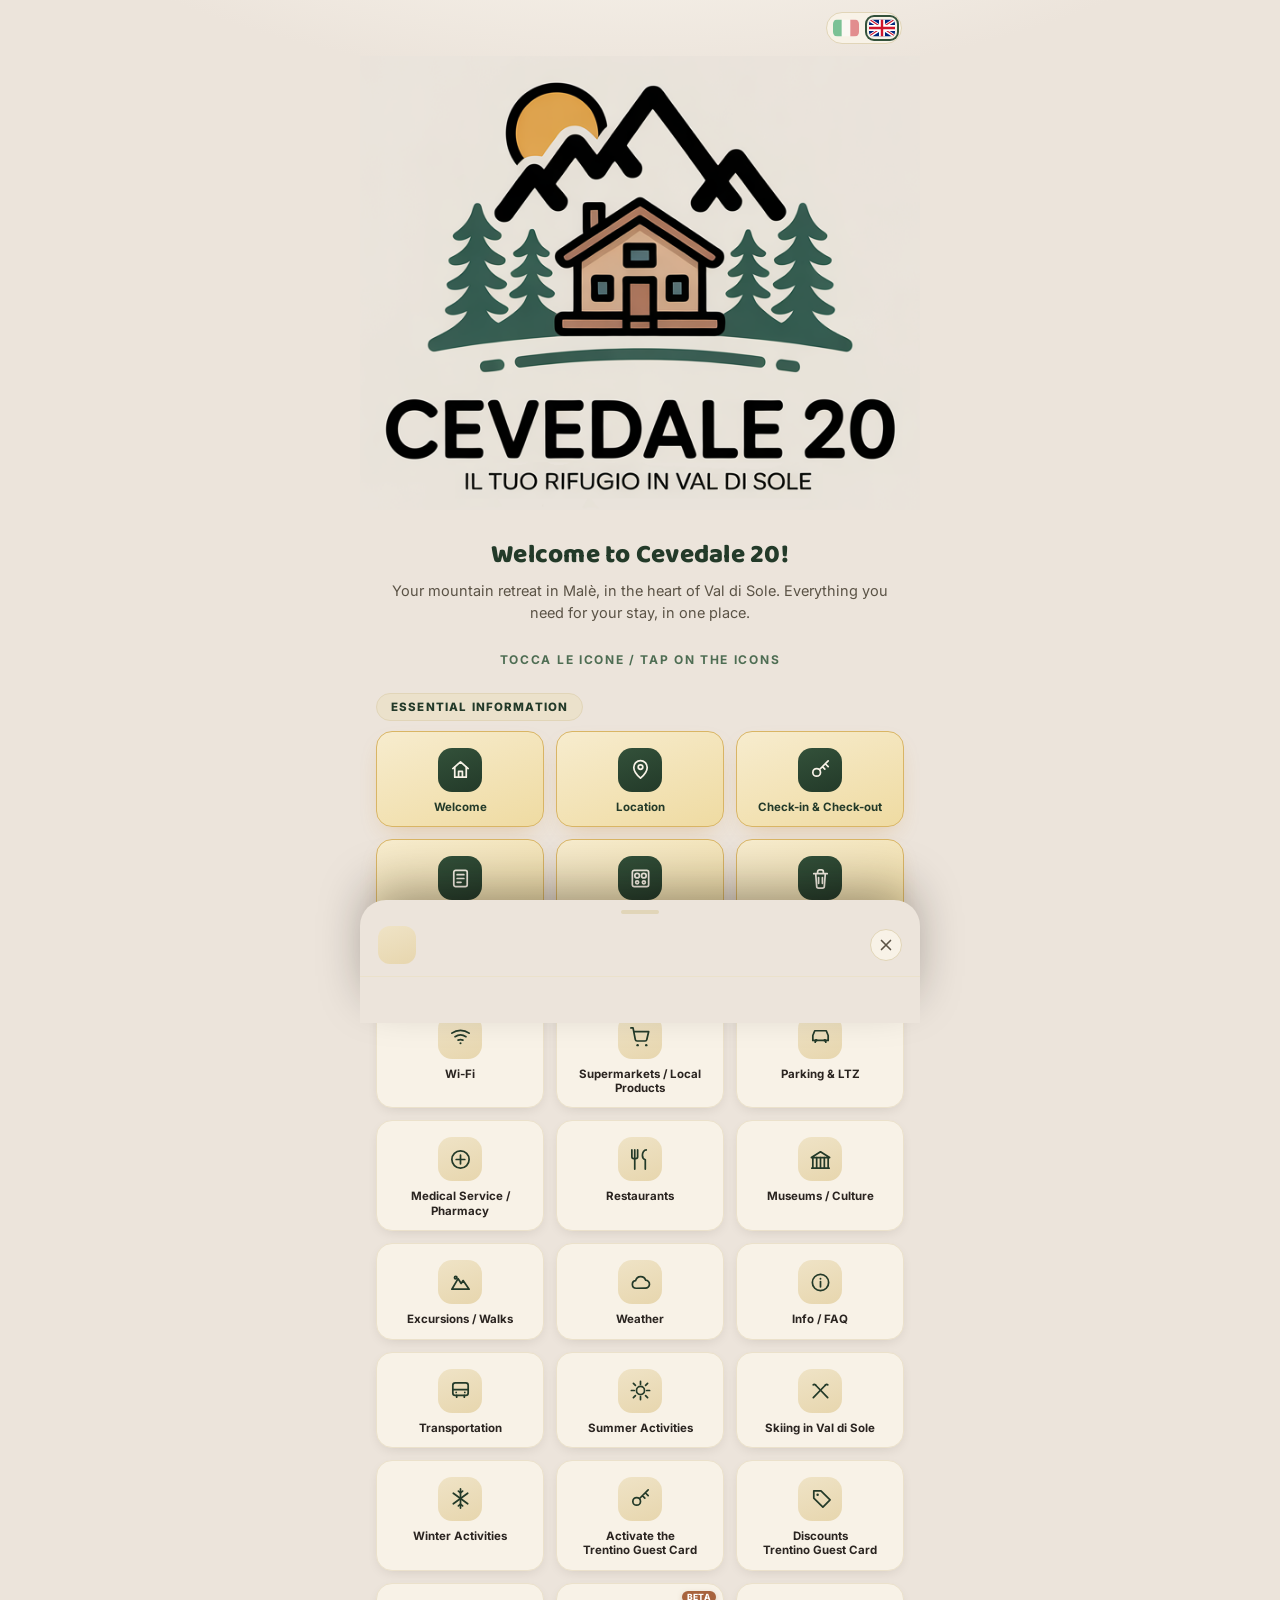
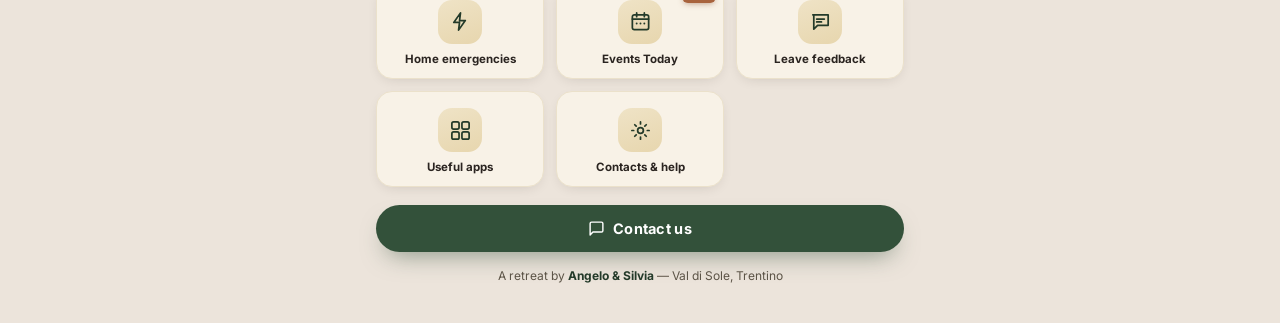
==== index.html @ 1fd62c25 "Add files via upload" ====
<!DOCTYPE html>
<html lang="it">
<head>
<meta charset="UTF-8">
<meta name="viewport" content="width=device-width, initial-scale=1, viewport-fit=cover">
<title>Cevedale 20 — Guida Ospiti / Guest Guide</title>
<meta name="description" content="Guida digitale per gli ospiti di Cevedale 20, Malè, Val di Sole">
<link rel="icon" href="logo.png">
<link rel="preconnect" href="https://fonts.googleapis.com">
<link rel="preconnect" href="https://fonts.gstatic.com" crossorigin>
<link href="https://fonts.googleapis.com/css2?family=Baloo+2:wght@500;600;700;800&family=Inter:wght@400;500;600;700&family=JetBrains+Mono:wght@500;700&display=swap" rel="stylesheet">
<style>
  :root{
    --cream:#ECE4DB;
    --panel:#F8F2E7;
    --forest:#33513A;
    --forest-dk:#233A29;
    --forest-lt:#4E6D53;
    --gold:#E3A53A;
    --gold-dk:#C7862A;
    --clay:#A8633D;
    --clay-dk:#8B4E2E;
    --ink:#2A2420;
    --ink-soft:#5B5346;
    --line:#E1D5B8;
    --line-soft:#EBE1CB;
    --danger:#B4482F;
    --radius-lg:26px;
    --radius-md:16px;
    --radius-sm:10px;
    --shadow:0 10px 30px -12px rgba(43,36,25,.25);
    --shadow-sm:0 4px 14px -6px rgba(43,36,25,.2);
  }
  *{box-sizing:border-box; -webkit-tap-highlight-color:transparent;}
  html{scroll-behavior:smooth;}
  body{
    margin:0;
    background:
      radial-gradient(1200px 500px at 50% -10%, #FFFDF6 0%, var(--cream) 55%),
      var(--cream);
    color:var(--ink);
    font-family:'Inter',sans-serif;
    min-height:100vh;
    -webkit-font-smoothing:antialiased;
  }
  .display{font-family:'Baloo 2',sans-serif;}
  .mono{font-family:'JetBrains Mono',monospace;}
  a{color:inherit;}
  button{font-family:inherit;}

  /* ---------- App shell ---------- */
  .app{max-width:560px; margin:0 auto; min-height:100vh; position:relative; padding-bottom:40px;}

  .topbar{
    display:flex; align-items:center; justify-content:flex-end;
    padding:12px 18px;
  }
  .langbar{display:flex; gap:6px; background:var(--panel); border:1px solid var(--line); border-radius:999px; padding:4px;}
  .langbar button{
    border:none; background:transparent; padding:2px; border-radius:7px;
    cursor:pointer; line-height:0; opacity:.5; transition:opacity .15s ease, box-shadow .15s ease;
    display:flex; align-items:center; justify-content:center;
  }
  .langbar button svg{width:26px; height:18px; display:block; border-radius:5px;}
  .langbar button.active{opacity:1; box-shadow:0 0 0 2px var(--forest);}

  /* ---------- Hero ---------- */
  .hero-banner{width:100%;}
  .hero-banner img{width:100%; height:auto; display:block;}
  .hero{padding:14px 20px 6px; text-align:center;}
  .ridge{
    width:100%; height:34px; margin:6px 0 2px;
  }
  .hero h1{
    font-family:'Baloo 2',sans-serif; font-weight:800; font-size:26px; margin:10px 0 4px; color:var(--forest-dk);
    letter-spacing:.01em;
  }
  .hero p{margin:0; color:var(--ink-soft); font-size:14.5px; line-height:1.5; padding:0 6px;}

  .tap-hint{
    text-align:center; font-size:12px; letter-spacing:.14em; text-transform:uppercase;
    color:var(--forest-lt); font-weight:700; margin:22px 0 12px;
  }

  /* ---------- Grid ---------- */
  .grid{
    display:grid; grid-template-columns:repeat(3,1fr); gap:12px;
    padding:0 16px 10px;
  }
  @media (min-width:460px){ .grid{grid-template-columns:repeat(3,1fr);} }
  .tile{
    background:var(--panel);
    border:1px solid var(--line-soft);
    border-radius:var(--radius-md);
    padding:16px 8px 12px;
    display:flex; flex-direction:column; align-items:center; gap:8px;
    cursor:pointer; text-align:center;
    box-shadow:var(--shadow-sm);
    transition:transform .15s ease, box-shadow .15s ease, border-color .15s ease;
  }
  .tile:active{transform:scale(.96);}
  .tile:hover{border-color:var(--gold); box-shadow:0 10px 22px -10px rgba(227,165,58,.45);}
  .tile-icon{
    width:44px; height:44px; border-radius:14px;
    display:flex; align-items:center; justify-content:center;
    background:linear-gradient(160deg,#EFE3C6,#E7D6AE);
    color:var(--forest-dk);
  }
  .tile-icon svg{width:23px; height:23px;}
  .tile-label{font-size:11.5px; font-weight:700; color:var(--ink); line-height:1.25;}
  .tile{position:relative;}
  .tile-beta{
    position:absolute; top:7px; right:7px;
    background:var(--clay); color:#fff; font-size:8.5px; font-weight:800;
    letter-spacing:.04em; padding:2px 5px; border-radius:6px; line-height:1;
    box-shadow:0 2px 6px -2px rgba(139,78,46,.6);
  }

  /* ---------- Essential tiles (priority) ---------- */
  .tile-essential{
    background:linear-gradient(160deg,#F7ECCE,#EFDBA2);
    border:1px solid #D9B565;
    box-shadow:0 10px 24px -11px rgba(199,134,42,.4);
  }
  .tile-essential:hover{border-color:var(--gold-dk); box-shadow:0 12px 26px -11px rgba(199,134,42,.55);}
  .tile-essential .tile-icon{
    background:linear-gradient(160deg,var(--forest),var(--forest-dk));
    color:#F8F2E7;
  }
  .tile-essential .tile-label{color:var(--forest-dk);}

  /* ---------- Section labels ---------- */
  .section-label{
    display:inline-block;
    font-size:11.5px; font-weight:800; letter-spacing:.1em; text-transform:uppercase;
    color:var(--forest-dk);
    background:var(--line-soft);
    border:1px solid var(--line);
    padding:6px 14px;
    border-radius:999px;
    margin:0 0 10px;
  }
  .section-label-wrap{padding:14px 16px 0;}
  .section-label-wrap:first-of-type{padding-top:0;}
  .sheet-head .beta-badge{
    background:var(--clay); color:#fff; font-size:10px; font-weight:800;
    letter-spacing:.04em; padding:3px 7px; border-radius:999px; margin-left:8px; flex:none;
  }

  /* ---------- Footer / contact CTA ---------- */
  .cta-wrap{padding:8px 16px 0;}
  .cta{
    display:flex; align-items:center; justify-content:center; gap:8px;
    background:var(--forest); color:#fff; border:none;
    padding:15px; border-radius:999px; width:100%;
    font-weight:700; font-size:14.5px; letter-spacing:.02em; cursor:pointer;
    box-shadow:0 12px 24px -10px rgba(51,81,58,.55);
  }
  .cta svg{width:17px;height:17px;}

  .hostline{text-align:center; font-size:12px; color:var(--ink-soft); margin-top:16px;}
  .hostline b{color:var(--forest-dk);}

  /* ---------- Detail sheet ---------- */
  .sheet-overlay{
    position:fixed; inset:0; background:rgba(35,29,22,.42);
    opacity:0; pointer-events:none; transition:opacity .22s ease; z-index:40;
  }
  .sheet-overlay.open{opacity:1; pointer-events:auto;}
  .sheet{
    position:fixed; left:0; right:0; bottom:0; margin:0 auto; max-width:560px;
    background:var(--cream);
    border-radius:26px 26px 0 0;
    max-height:92vh; overflow:hidden;
    display:flex; flex-direction:column;
    transform:translateY(100%); transition:transform .28s cubic-bezier(.2,.9,.25,1);
    box-shadow:0 -20px 50px -10px rgba(20,16,10,.4);
    z-index:41;
  }
  .sheet.open{transform:translateY(0);}
  .sheet-grabber{width:38px; height:4px; background:var(--line); border-radius:99px; margin:10px auto 0;}
  .sheet-head{
    display:flex; align-items:center; gap:12px; padding:12px 18px 12px;
    border-bottom:1px solid var(--line-soft);
  }
  .sheet-head .icon{
    width:38px; height:38px; border-radius:12px; flex:none;
    display:flex; align-items:center; justify-content:center;
    background:linear-gradient(160deg,#EFE3C6,#E7D6AE); color:var(--forest-dk);
  }
  .sheet-head .icon svg{width:20px;height:20px;}
  .sheet-head h2{font-family:'Baloo 2',sans-serif; font-size:18.5px; margin:0; color:var(--forest-dk);}
  .sheet-close{
    margin-left:auto; border:none; background:var(--panel); border:1px solid var(--line);
    width:32px; height:32px; border-radius:50%; cursor:pointer; color:var(--ink-soft);
    display:flex; align-items:center; justify-content:center; flex:none;
  }
  .sheet-body{padding:16px 18px 30px; overflow-y:auto;}

  /* content blocks */
  .b-p{font-size:14.5px; line-height:1.6; color:var(--ink); margin:0 0 12px;}
  .b-h{font-family:'Baloo 2',sans-serif; font-weight:700; font-size:15.5px; color:var(--forest-dk); margin:18px 0 8px; display:flex; align-items:center; gap:7px;}
  .b-h:first-child{margin-top:2px;}
  .b-h .mtick{width:14px;height:10px; flex:none;}
  .b-list{margin:0 0 14px; padding:0; list-style:none;}
  .b-list li{
    font-size:14.5px; line-height:1.55; color:var(--ink); margin-bottom:8px; padding-left:20px; position:relative;
  }
  .b-list li:before{
    content:""; position:absolute; left:0; top:8px; width:7px; height:7px; border-radius:2px;
    background:var(--gold); transform:rotate(45deg);
  }
  .b-p a, .b-list a, .b-note a{color:var(--gold-dk); font-weight:700; text-decoration:underline; text-underline-offset:2px;}
  .b-note{
    background:#FBF1DA; border:1px solid #EBD6A0; border-left:4px solid var(--gold-dk);
    border-radius:var(--radius-sm); padding:12px 14px; font-size:13.8px; line-height:1.55; margin:0 0 14px; color:var(--ink);
  }
  .b-warn{
    background:#FCEBE4; border:1px solid #EFC1AE; border-left:4px solid var(--danger);
    border-radius:var(--radius-sm); padding:12px 14px; font-size:13.8px; line-height:1.55; margin:0 0 14px; color:#6E2A16;
  }
  .b-ph{
    border:1.5px dashed #C9BB98; border-radius:var(--radius-sm); padding:12px 14px; margin:0 0 14px;
    font-size:13px; line-height:1.5; color:var(--ink-soft); background:rgba(255,255,255,.4);
  }
  .b-ph b{color:var(--clay-dk);}
  .b-link{
    display:flex; align-items:center; gap:10px; text-decoration:none;
    background:var(--panel); border:1px solid var(--line); border-radius:var(--radius-sm);
    padding:12px 14px; margin:0 0 10px; font-size:14px; font-weight:600; color:var(--forest-dk);
  }
  .b-link svg{width:17px;height:17px; flex:none; color:var(--gold-dk);}
  .b-link .arrow{margin-left:auto; width:14px;height:14px; color:var(--ink-soft);}
  .b-img{margin:0 0 14px;}
  .b-img img{
    width:100%; display:block; border-radius:var(--radius-sm); border:1px solid var(--line);
    box-shadow:var(--shadow-sm);
  }
  .b-img .cap{font-size:12px; color:var(--ink-soft); text-align:center; margin-top:6px; line-height:1.4;}
  .b-map{margin:0 0 14px; border-radius:var(--radius-sm); overflow:hidden; border:1px solid var(--line); box-shadow:var(--shadow-sm);}
  .b-map iframe{width:100%; height:220px; display:block; border:none;}
  .b-brand{
    display:block; text-decoration:none;
    background:var(--panel); border:1px solid var(--line);
    border-radius:var(--radius-sm); overflow:hidden; margin:0 0 14px; box-shadow:var(--shadow-sm);
  }
  .b-brand .logostrip{background:#1267AA; padding:18px 20px; text-align:center;}
  .b-brand .logostrip img{max-width:220px; width:60%; height:auto; display:inline-block;}
  .b-brand .row{display:flex; align-items:center; gap:10px; padding:12px 14px;}
  .b-brand .tag{flex:1; font-size:12.5px; color:var(--ink-soft); line-height:1.4;}
  .b-brand .arrow{width:14px;height:14px; color:var(--ink-soft); flex:none;}

  .b-steps{margin:0 0 14px; padding:0; list-style:none;}
  .b-step{display:flex; gap:12px; padding-bottom:16px; position:relative;}
  .b-step:not(:last-child):before{
    content:""; position:absolute; left:15px; top:32px; bottom:0; width:2px;
    background:var(--line);
  }
  .b-step .num{
    width:32px; height:32px; border-radius:50%; flex:none; background:var(--forest); color:#fff;
    display:flex; align-items:center; justify-content:center; font-family:'Baloo 2',sans-serif; font-weight:700; font-size:13.5px;
    z-index:1;
  }
  .b-step.alt .num{background:var(--clay);}
  .b-step .body{flex:1; padding-top:3px;}
  .b-step .st-title{font-family:'Baloo 2',sans-serif; font-weight:700; font-size:14.5px; color:var(--forest-dk); margin-bottom:3px;}
  .b-step .st-text{font-size:13.8px; line-height:1.55; color:var(--ink);}

  .b-place{background:var(--panel); border:1px solid var(--line); border-radius:var(--radius-sm); overflow:hidden; margin:0 0 14px; box-shadow:var(--shadow-sm);}
  .b-place .pl-photo{width:100%; height:150px; object-fit:cover; display:block;}
  .b-place .pl-logostrip{background:#fff; padding:16px 20px; text-align:center; border-bottom:1px solid var(--line);}
  .b-place .pl-logostrip img{max-height:56px; max-width:70%; width:auto; height:auto; display:inline-block;}
  .b-place .pl-logofull{width:100%; height:150px; background:#fff; display:flex; align-items:center; justify-content:center; overflow:hidden; border-bottom:1px solid var(--line);}
  .b-place .pl-logofull img{max-width:88%; max-height:82%; width:auto; height:auto; object-fit:contain; display:block;}
  .b-place .pl-body{padding:14px;}
  .b-place .pl-top{display:flex; align-items:flex-start; justify-content:space-between; gap:8px; margin-bottom:6px;}
  .b-place .pl-tag{
    display:inline-block; background:var(--clay); color:#fff; font-size:11px; font-weight:700;
    padding:4px 10px; border-radius:999px; white-space:nowrap;
  }
  .b-place .pl-dist{
    display:inline-block; background:var(--forest); color:#fff; font-size:11px; font-weight:700;
    padding:4px 10px; border-radius:999px; white-space:nowrap; flex:none;
  }
  .b-place .pl-name{font-family:'Baloo 2',sans-serif; font-weight:700; font-size:15.5px; color:var(--forest-dk); margin-bottom:2px;}
  .b-place .pl-addr{font-size:12px; color:var(--ink-soft); margin-bottom:8px;}
  .b-place .pl-desc{font-size:13.8px; line-height:1.55; color:var(--ink); margin-bottom:10px;}
  .b-place .pl-actions{display:flex; gap:8px; flex-wrap:wrap;}
  .b-place .pl-actions a{
    display:flex; align-items:center; gap:6px; background:var(--cream); border:1px solid var(--line);
    border-radius:999px; padding:7px 12px; font-size:12.5px; font-weight:700; color:var(--forest-dk); text-decoration:none;
  }
  .b-place .pl-actions a svg{width:13px;height:13px; color:var(--gold-dk); flex:none;}
  .b-place-link{display:block; text-decoration:none; color:inherit; cursor:pointer; transition:transform .15s ease, box-shadow .15s ease;}
  .b-place-link:active{transform:scale(.98);}
  .b-place-link .pl-cta{display:flex; align-items:center; gap:6px; font-weight:700; color:var(--forest-dk); font-size:13.5px; margin-top:6px;}
  .b-place-link .pl-cta svg{width:15px; height:15px; color:var(--gold-dk); flex:none;}
  .b-code{
    display:flex; align-items:center; justify-content:space-between; gap:10px;
    background:var(--forest-dk); color:#fff; border-radius:var(--radius-sm); padding:13px 14px; margin:0 0 14px;
  }
  .b-code .lbl{font-size:11.5px; opacity:.75; text-transform:uppercase; letter-spacing:.08em; margin-bottom:3px;}
  .b-code .val{font-family:'JetBrains Mono',monospace; font-size:17px; font-weight:700; letter-spacing:.04em;}
  .b-code button{
    background:rgba(255,255,255,.14); border:1px solid rgba(255,255,255,.25); color:#fff;
    border-radius:8px; padding:8px 10px; font-size:12px; font-weight:700; cursor:pointer; flex:none;
  }
  .b-contact{
    display:flex; align-items:center; gap:12px; background:var(--panel); border:1px solid var(--line);
    border-radius:var(--radius-sm); padding:12px 14px; margin:0 0 10px;
  }
  .b-contact .av{
    width:38px;height:38px;border-radius:50%; background:linear-gradient(160deg,var(--forest-lt),var(--forest-dk));
    color:#fff; display:flex; align-items:center; justify-content:center; font-weight:700; font-family:'Baloo 2'; flex:none;
  }
  .b-contact .info{flex:1; min-width:0;}
  .b-contact .name{font-weight:700; font-size:14px; color:var(--ink);}
  .b-contact .sub{font-size:12.5px; color:var(--ink-soft);}
  .b-contact .acts{display:flex; gap:6px; flex:none;}
  .b-contact .acts a{
    width:32px;height:32px; border-radius:50%; background:var(--forest); color:#fff;
    display:flex; align-items:center; justify-content:center; text-decoration:none;
  }
  .b-contact .acts a svg{width:15px;height:15px;}
  .b-hours{width:100%; border-collapse:collapse; margin:0 0 14px; font-size:13.5px;}
  .b-hours td{padding:6px 4px; border-bottom:1px solid var(--line-soft);}
  .b-hours td:first-child{font-weight:600; color:var(--forest-dk);}
  .b-hours td:last-child{text-align:right; color:var(--ink-soft);}
  .b-weather{
    background:linear-gradient(160deg,var(--forest),var(--forest-dk)); color:#fff; border-radius:var(--radius-md);
    padding:18px; margin:0 0 14px;
  }
  .b-weather .wloc-tabs{display:flex; gap:6px; overflow-x:auto; margin:0 0 16px; padding-bottom:2px; -ms-overflow-style:none; scrollbar-width:none;}
  .b-weather .wloc-tabs::-webkit-scrollbar{display:none;}
  .b-weather .wloc-tab{
    flex:none; border:1px solid rgba(255,255,255,.3); background:rgba(255,255,255,.1); color:#fff;
    font-size:11.5px; font-weight:700; padding:6px 12px; border-radius:999px; cursor:pointer; white-space:nowrap;
  }
  .b-weather .wloc-tab.active{background:#fff; color:var(--forest-dk); border-color:#fff;}
  .b-weather .row{display:flex; align-items:center; justify-content:space-between;}
  .b-weather .temp{font-family:'Baloo 2'; font-size:38px; font-weight:700;}
  .b-weather .loc{font-size:13px; opacity:.85;}
  .b-weather #wIcon svg{width:100%; height:100%;}
  .b-weather .wslots{
    display:flex; justify-content:space-between; gap:4px; margin-top:16px; padding-top:14px;
    border-top:1px solid rgba(255,255,255,.22);
  }
  .b-weather .wslot{text-align:center; font-size:10.5px; opacity:.92; flex:1;}
  .b-weather .wslot .t{opacity:.7; margin-bottom:5px;}
  .b-weather .wslot svg{width:16px; height:16px; margin:0 auto; display:block;}
  .b-weather .wslot b{display:block; font-size:12.5px; margin-top:4px;}
  .b-weather .days{display:flex; justify-content:space-between; margin-top:14px; padding-top:14px; gap:6px; border-top:1px solid rgba(255,255,255,.22);}
  .b-weather .day{text-align:center; font-size:11.5px; opacity:.9; flex:1;}
  .b-weather .day b{display:block; font-size:14px; margin-top:2px;}

  .b-events{margin:0 0 14px;}
  .events-loading, .events-empty{
    display:flex; flex-direction:column; align-items:center; text-align:center; gap:8px;
    color:var(--ink-soft); padding:28px 10px; background:var(--panel); border:1px solid var(--line-soft);
    border-radius:var(--radius-md); font-size:13.5px;
  }
  .events-loading svg, .events-empty svg{width:26px; height:26px; opacity:.6;}
  .event-card{
    display:flex; gap:12px; align-items:flex-start; background:var(--panel);
    border:1px solid var(--line-soft); border-radius:var(--radius-md); padding:13px 14px; margin-bottom:10px;
  }
  .event-time{
    flex:none; font-family:'JetBrains Mono',monospace; font-size:12px; font-weight:700; color:#fff;
    background:var(--forest); border-radius:8px; padding:6px 8px; text-align:center; line-height:1.3; min-width:58px;
  }
  .event-title{font-family:'Baloo 2',sans-serif; font-weight:700; font-size:15px; color:var(--forest-dk); line-height:1.3;}
  .event-place{font-size:12px; font-weight:600; color:var(--gold-dk); margin-top:2px;}
  .event-desc{font-size:13px; line-height:1.5; color:var(--ink-soft); margin-top:5px;}

  .b-form textarea, .b-form input{
    width:100%; border:1px solid var(--line); border-radius:var(--radius-sm); padding:11px 12px;
    font-family:inherit; font-size:14px; margin-bottom:10px; background:var(--panel); color:var(--ink);
  }
  .b-form label{font-size:12.5px; font-weight:700; color:var(--forest-dk); display:block; margin-bottom:5px;}
  .b-form button{
    width:100%; background:var(--clay); color:#fff; border:none; border-radius:999px; padding:13px;
    font-weight:700; font-size:14px; cursor:pointer;
  }

  .divider{
    height:1px; background:repeating-linear-gradient(90deg, var(--line) 0 6px, transparent 6px 12px); margin:18px 0;
  }

  ::-webkit-scrollbar{width:0;}
  :focus-visible{outline:2.5px solid var(--gold-dk); outline-offset:2px;}
  @media (prefers-reduced-motion: reduce){ *{transition:none !important;} }
</style>
</head>
<body>

<div class="app" id="app">
  <div class="topbar">
    <div class="langbar" id="langbar"></div>
  </div>
  <div class="hero-banner">
    <img src="logo.png" alt="Cevedale 20 logo">
  </div>

  <div class="hero">
    <h1 id="t-title">Benvenuti!</h1>
    <p id="t-subtitle"></p>
  </div>

  <div class="tap-hint" id="t-hint">Tocca un'icona</div>

  <div class="section-label-wrap">
    <span class="section-label" id="t-essentialLabel"></span>
  </div>
  <div class="grid" id="gridEssential"></div>

  <div class="section-label-wrap">
    <span class="section-label" id="t-usefulLabel"></span>
  </div>
  <div class="grid" id="gridUseful"></div>

  <div class="cta-wrap">
    <button class="cta" id="ctaContact">
      <svg viewBox="0 0 24 24" fill="none" stroke="currentColor" stroke-width="2" stroke-linecap="round" stroke-linejoin="round"><path d="M21 15a2 2 0 0 1-2 2H7l-4 4V5a2 2 0 0 1 2-2h14a2 2 0 0 1 2 2z"/></svg>
      <span id="t-cta">Contattaci</span>
    </button>
    <div class="hostline" id="t-hostline"></div>
  </div>
</div>

<div class="sheet-overlay" id="overlay"></div>
<div class="sheet" id="sheet" role="dialog" aria-modal="true">
  <div class="sheet-grabber"></div>
  <div class="sheet-head">
    <div class="icon" id="sheetIcon"></div>
    <h2 id="sheetTitle"></h2>
    <button class="sheet-close" id="sheetClose" aria-label="Chiudi">
      <svg viewBox="0 0 24 24" fill="none" stroke="currentColor" stroke-width="2.2" stroke-linecap="round"><path d="M18 6 6 18M6 6l12 12"/></svg>
    </button>
  </div>
  <div class="sheet-body" id="sheetBody"></div>
</div>

<script>
/* =========================================================
   ICONS (inline SVG, stroke-based, shared style)
   ========================================================= */
const ICONS = {
  home:`<path d="M4 11 12 4l8 7"/><path d="M6 9.5V20h12V9.5"/><path d="M10 20v-6h4v6"/>`,
  pin:`<path d="M12 21s7-6.1 7-11.2A7 7 0 0 0 5 9.8C5 14.9 12 21 12 21Z"/><circle cx="12" cy="9.5" r="2.4"/>`,
  key:`<circle cx="8" cy="15" r="4"/><path d="M11 12l9-9M17 6l3 3M14 9l2.5 2.5"/>`,
  rules:`<rect x="5" y="3.5" width="14" height="17" rx="2"/><path d="M8.5 8h7M8.5 12h7M8.5 16h4"/>`,
  wifi:`<path d="M3 8.5a15 15 0 0 1 18 0"/><path d="M6.3 12.2a10.5 10.5 0 0 1 11.4 0"/><path d="M9.5 15.8a6 6 0 0 1 5 0"/><circle cx="12" cy="19" r="1.1" fill="currentColor" stroke="none"/>`,
  plug:`<path d="M9 3v5M15 3v5M6.5 8h11l-1 5.5a5 5 0 0 1-9 0Z"/><path d="M12 17.5V21"/>`,
  bolt:`<path d="M12 3 5 13h6l-1 8 7-10h-6z"/>`,
  trash:`<path d="M5 7h14M9 7V5a2 2 0 0 1 2-2h2a2 2 0 0 1 2 2v2M7 7l1 13a2 2 0 0 0 2 2h4a2 2 0 0 0 2-2l1-13"/><path d="M10 11v6M14 11v6"/>`,
  car:`<path d="M4 16V11l2-5h12l2 5v5"/><path d="M4 16h16M6.5 16v2M17.5 16v2"/><circle cx="7.5" cy="16" r="1.4" fill="currentColor" stroke="none"/><circle cx="16.5" cy="16" r="1.4" fill="currentColor" stroke="none"/>`,
  medical:`<circle cx="12" cy="12" r="9"/><path d="M12 7.5v9M7.5 12h9"/>`,
  stove:`<rect x="3.5" y="3.5" width="17" height="17" rx="2"/><circle cx="8.5" cy="9" r="2.4"/><circle cx="15.5" cy="9" r="2.4"/><circle cx="8.5" cy="16" r="1.6"/><circle cx="15.5" cy="16" r="1.6"/>`,
  globe:`<circle cx="12" cy="12" r="9"/><path d="M3 12h18"/><path d="M12 3c2.4 2.4 3.7 5.6 3.7 9s-1.3 6.6-3.7 9c-2.4-2.4-3.7-5.6-3.7-9s1.3-6.6 3.7-9Z"/>`,
  sun:`<circle cx="12" cy="12" r="4.2"/><path d="M12 2.5v3M12 18.5v3M4.6 4.6l2.1 2.1M17.3 17.3l2.1 2.1M2.5 12h3M18.5 12h3M4.6 19.4l2.1-2.1M17.3 6.7l2.1-2.1"/>`,
  snow:`<path d="M12 2v20"/><path d="M4.5 6.5 19.5 17.5"/><path d="M19.5 6.5 4.5 17.5"/><path d="M12 6 9.8 4.3M12 6l2.2-1.7M12 18l-2.2 1.7M12 18l2.2 1.7"/>`,
  skis:`<path d="M4.5 19.5 17 6.5"/><path d="M17 6.5c1.3-1.3 2-1 2.6-.4"/><path d="M19.5 19.5 7 6.5"/><path d="M7 6.5C5.7 5.2 5 5.5 4.4 6.1"/>`,
  info:`<circle cx="12" cy="12" r="8.5"/><path d="M12 11v5.5"/><circle cx="12" cy="8" r="1" fill="currentColor" stroke="none"/>`,
  mountain:`<path d="M3 19 9.5 8l3.2 5 2-3L21 19Z"/><circle cx="7" cy="7" r="1.3"/>`,
  heart:`<path d="M12 20s-7-4.4-9.4-8.7A5 5 0 0 1 12 6a5 5 0 0 1 9.4 5.3C19 15.6 12 20 12 20Z"/>`,
  camera:`<path d="M4 8h3l1.5-2h7L17 8h3v11H4Z"/><circle cx="12" cy="13.5" r="3.3"/>`,
  bus:`<rect x="4" y="4" width="16" height="13" rx="2.5"/><path d="M4 11h16M8 17v2M16 17v2"/><circle cx="8" cy="8.3" r="0" /><circle cx="7.5" cy="14" r=".9" fill="currentColor" stroke="none"/><circle cx="16.5" cy="14" r=".9" fill="currentColor" stroke="none"/>`,
  tag:`<path d="M12.5 4H5v7.5L14.5 21l7.5-7.5L12.5 4Z"/><circle cx="9" cy="8" r="1.3" fill="currentColor" stroke="none"/>`,
  chat:`<path d="M4 5h16v11H9l-4 4V5Z"/><path d="M8 9.5h8M8 12.5h5"/>`,
  gear:`<circle cx="12" cy="12" r="3"/><path d="M12 3v2.2M12 18.8V21M4.9 12H3M21 12h-1.9M6 6l1.5 1.5M16.5 16.5 18 18M18 6l-1.5 1.5M7.5 16.5 6 18"/>`,
  cloud:`<path d="M7.5 18a4 4 0 0 1-.6-7.95A5.5 5.5 0 0 1 17.4 9.6 3.8 3.8 0 0 1 17 17.9z"/>`,
  mail:`<rect x="4" y="5.5" width="16" height="13" rx="2"/><path d="m5 7 7 5.5L19 7"/>`,
  phone:`<path d="M6.6 4h3l1.4 4.2-2 1.6a12 12 0 0 0 5.2 5.2l1.6-2 4.2 1.4v3a2 2 0 0 1-2.2 2A17 17 0 0 1 4.6 6.2 2 2 0 0 1 6.6 4Z"/>`,
  arrow:`<path d="M9 6l6 6-6 6"/>`,
  copy:`<rect x="9" y="9" width="11" height="11" rx="2"/><path d="M5 15V5a2 2 0 0 1 2-2h10"/>`,
  check:`<path d="M20 6 9 17l-5-5"/>`,
  suitcase:`<rect x="4" y="8" width="16" height="11" rx="2"/><path d="M9 8V6a2 2 0 0 1 2-2h2a2 2 0 0 1 2 2v2M4 13h16"/>`,
  cart:`<circle cx="9" cy="21" r="1.3" fill="currentColor" stroke="none"/><circle cx="18" cy="21" r="1.3" fill="currentColor" stroke="none"/><path d="M2 3h2.2l2.4 12.2a1.8 1.8 0 0 0 1.8 1.5h8.4a1.8 1.8 0 0 0 1.78-1.5L20.5 7H6"/>`,
  utensils:`<path d="M3 2v7a2 2 0 0 0 2 2h2a2 2 0 0 0 2-2V2"/><path d="M6 2v20"/><path d="M18 2c-2.2 0-4 2.5-4 5.5 0 2.5 1.3 4.2 3 4.8V22"/>`,
  museum:`<path d="M3 21h18"/><path d="M4 21V10M8 21V10M12 21V10M16 21V10M20 21V10"/><path d="M2.5 10 12 4l9.5 6Z"/>`,
  appsGrid:`<rect x="3" y="3" width="7.5" height="7.5" rx="1.8"/><rect x="13.5" y="3" width="7.5" height="7.5" rx="1.8"/><rect x="3" y="13.5" width="7.5" height="7.5" rx="1.8"/><rect x="13.5" y="13.5" width="7.5" height="7.5" rx="1.8"/>`,
  calendar:`<rect x="3.5" y="5" width="17" height="15.5" rx="2"/><path d="M3.5 9.5h17M8 3v4M16 3v4"/><circle cx="8" cy="14" r="1" fill="currentColor" stroke="none"/><circle cx="12" cy="14" r="1" fill="currentColor" stroke="none"/><circle cx="16" cy="14" r="1" fill="currentColor" stroke="none"/>`,
};
function icon(name){ return `<svg viewBox="0 0 24 24" fill="none" stroke="currentColor" stroke-width="1.8" stroke-linecap="round" stroke-linejoin="round">${ICONS[name]||ICONS.info}</svg>`; }

/* mountain ridge tick used in section headings */
const MTICK = `<svg class="mtick" viewBox="0 0 20 12" fill="none" stroke="currentColor" stroke-width="1.8" stroke-linecap="round" stroke-linejoin="round"><path d="M1 11 6 3l3 5 2-3 8 6"/></svg>`;

/* =========================================================
   CONTENT — one object per language. Add a language by
   copying the "en" object, translating the strings, and
   adding a button in LANGS below.
   ========================================================= */
const LANGS = [
  {code:'it', name:'Italiano', flag:'<svg viewBox="0 0 70 46" xmlns="http://www.w3.org/2000/svg"><clipPath id="clipIt"><rect width="70" height="46" rx="7"/></clipPath><g clip-path="url(#clipIt)"><rect width="70" height="46" fill="#fff"/><rect width="23.3" height="46" fill="#009246"/><rect x="46.6" width="23.4" height="46" fill="#CE2B37"/></g></svg>'},
  {code:'en', name:'English', flag:'<svg viewBox="0 0 70 46" xmlns="http://www.w3.org/2000/svg"><clipPath id="clipGb"><rect width="70" height="46" rx="7"/></clipPath><g clip-path="url(#clipGb)"><rect width="70" height="46" fill="#00247d"/><path d="M0,0 L70,46 M70,0 L0,46" stroke="#fff" stroke-width="9"/><path d="M0,0 L70,46" stroke="#cf142b" stroke-width="3" transform="translate(1.6,0)"/><path d="M70,0 L0,46" stroke="#cf142b" stroke-width="3" transform="translate(-1.6,0)"/><path d="M35,0 V46 M0,23 H70" stroke="#fff" stroke-width="16"/><path d="M35,0 V46 M0,23 H70" stroke="#cf142b" stroke-width="6.5"/></g></svg>'},
];

const MAPS = {
  address: 'https://goo.gl/maps/K9Th2YR95PNBmDfk8',
  crm: 'https://goo.gl/maps/X9xyFnYqPgE7Awp18',
};

function T(it, en){ return {it, en}; }

const DATA = {
  it: {
    title:'Benvenuti nel cuore della Val di Sole!',
    subtitle:'Tutte le informazioni per il soggiorno, in un unico posto.',
    hint:'Tocca le icone / tap on the icons',
    cta:'Contattaci',
    hostline:'Un rifugio di <b>Angelo & Silvia</b> — Val di Sole, Trentino',
    sheetContactTitle:'Contattaci',
    closeLabel:'Chiudi',
    essentialLabel:'Informazioni essenziali',
    usefulLabel:'Consigli utili per la vacanza',
    nav:[
      {id:'welcome', icon:'home', label:'Benvenuto'},
      {id:'location', icon:'pin', label:'Posizione'},
      {id:'checkin', icon:'key', label:'Check-in & Check-out'},
      {id:'rules', icon:'rules', label:'Regole della casa'},
      {id:'appliances', icon:'stove', label:'Cucina'},
      {id:'waste', icon:'trash', label:'Rifiuti'},
      {id:'wifi', icon:'wifi', label:'Wi‑Fi'},
      {id:'shopping', icon:'cart', label:'Supermercati / Prodotti Locali'},
      {id:'parking', icon:'car', label:'Parcheggio & ZTL'},
      {id:'medical', icon:'medical', label:'Guardia Medica / Farmacia'},
      {id:'restaurants', icon:'utensils', label:'Ristoranti'},
      {id:'museums', icon:'museum', label:'Musei / Cultura'},
      {id:'excursions', icon:'mountain', label:'Escursioni / Passeggiate'},
      {id:'weather', icon:'cloud', label:'Meteo'},
      {id:'faq', icon:'info', label:'Info / FAQ'},
      {id:'transport', icon:'bus', label:'Trasporti'},
      {id:'summerActivities', icon:'sun', label:'Attività Estive'},
      {id:'skiing', icon:'skis', label:'Sciare in Val di Sole'},
      {id:'winterActivities', icon:'snow', label:'Attività Invernali'},
      {id:'activateGuestCard', icon:'key', label:'Attivazione<br>Trentino Guest Card'},
      {id:'discounts', icon:'tag', label:'Convenzioni<br>Trentino Guest Card'},
      {id:'emergency', icon:'bolt', label:'Emergenze in casa'},
      {id:'eventsToday', icon:'calendar', label:'Eventi Oggi', beta:true},
      {id:'guestbook', icon:'chat', label:'Lascia un feedback'},
      {id:'usefulApps', icon:'appsGrid', label:'Applicazioni utili'},
      {id:'contacts', icon:'gear', label:'Contatti & aiuto'},
    ],
    sections:{
      welcome:{
        title:'Benvenuto',
        blocks:[
          {t:'p', text:'Gentili Ospiti, benvenuti in Val di Sole! Siamo Angelo e Silvia e siamo felici di ospitarvi a <b>Cevedale 20</b>, il vostro rifugio a Malè.'},
          {t:'p', text:'In questa piccola guida digitale trovate tutto il necessario per il soggiorno: come raggiungere l’appartamento, come entrare, le regole della casa, la gestione dei rifiuti e tanti consigli per vivere al meglio la valle.'},
          {t:'note', text:'Toccate un’icona nella schermata principale per aprire la sezione che vi interessa. Potete tornare alla home in qualsiasi momento con la freccia o chiudendo la scheda.'},
          {t:'p', text:'Vi auguriamo un soggiorno pieno di aria buona, montagne e relax!'},
        ]
      },
      eventsToday:{
        title:'Eventi Oggi',
        blocks:[
          {t:'warn', text:'⚠️ <b>Scheda in fase di test (BETA)</b>: potrebbe contenere errori negli orari o nelle località. Vi invitiamo a verificare la correttezza delle informazioni sull’opuscolo ufficiale emesso dall’APT Val di Sole, disponibile presso l’Ufficio Informazioni Turistiche o scaricabile online.'},
          {t:'link', icon:'pin', label:'Ufficio Informazioni APT — Via Marconi 7, Malè', url:'https://www.google.com/maps/search/?api=1&query='+encodeURIComponent('Via Marconi 7, Malè')},
          {t:'link', icon:'phone', label:'Chiama l’Ufficio Informazioni — 0463 901280', url:'tel:+390463901280'},
          {t:'link', icon:'globe', label:'Scarica il programma eventi APT Val di Sole', url:'https://www.visitvaldisole.it/it/eventi'},
          {t:'p', text:'Gli eventi organizzati in Val di Sole per <b>oggi</b>, aggiornati automaticamente dall’opuscolo dell’APT.'},
          {t:'events_today'},
          {t:'note', text:'Fonte: opuscolo APT Val di Sole. Programma soggetto a variazioni meteo — verificate gli orari con gli Uffici Informazioni prima di partecipare.'},
        ]
      },
      location:{
        title:'Posizione',
        blocks:[
          {t:'p', text:'L’appartamento si trova a Malè, in <b>via IV Novembre 16</b>, presso la “Galleria Cevedale”.'},
          {t:'mapembed', query:'Via IV Novembre 16, 38027 Malè TN'},
          {t:'link', icon:'pin', label:'Apri l’indirizzo su Google Maps', url:MAPS.address},
          {t:'h', text:'Come arrivare in auto'},
          {t:'steps', items:[
            {num:'1', title:'Uscita autostradale', text:'Uscite al casello “Trento Nord – Interporto” oppure “S. Michele all’Adige / Mezzocorona”, sull’autostrada <b>A22 del Brennero</b>.'},
            {num:'2', title:'Seguite le indicazioni', text:'Seguite le indicazioni per Mezzolombardo, Cles, Malè (SS.42), in direzione <b>Val di Non / Val di Sole</b>.'},
            {num:'3', title:'Il condominio Cevedale', text:'Raggiungete il condominio “Cevedale”, in via IV Novembre 16 a Malè (TN) — vedi mappa qui sopra.'},
            {num:'4', title:'Parcheggio riservato', text:'Parcheggiate nel posto riservato: piazzola n. 20, sul lato destro dell’edificio, in fondo (si raggiunge girando attorno all’edificio in senso orario) — dettagli e foto qui sotto.'},
          ]},
          {t:'note', text:'<b>Se arrivate da Milano</b>, potete valutare anche l’itinerario Bergamo → SS.42 → Passo del Tonale: stesso tempo di percorrenza, ma senza pedaggi autostradali.'},
          {t:'img', src:'images/edificio-parcheggio.jpg', alt:'Edificio con ingresso Galleria e posto auto n.20', caption:'L’edificio visto dalla strada: a sinistra l’ingresso della Galleria, a destra il posto auto n. 20'},
          {t:'h', text:'Parcheggio riservato'},
          {t:'p', text:'Avete a disposizione un posto auto riservato, segnalato con righe gialle, adiacente allo spigolo posteriore destro dell’edificio, in corrispondenza di un cartello con indicato il numero “20”. Si raggiunge girando attorno all’edificio in senso orario.'},
          {t:'img', src:'images/mappa-parcheggio.jpg', alt:'Mappa satellitare con percorso verso il posto auto riservato', caption:'Percorso (in rosso) verso il posto auto riservato n. 20; in verde i parcheggi gratuiti senza numero'},
          {t:'img', src:'images/parcheggio-piazzola-20.jpg', alt:'Piazzola di parcheggio riservata numero 20', caption:'La piazzola riservata, contrassegnata dal numero “20” sul muro dell’edificio'},
          {t:'p', text:'Davanti all’ingresso della galleria sono disponibili ulteriori posti auto gratuiti, segnalati con righe gialle, privi di numero identificativo.'},
          {t:'h', text:'Ingresso alla Galleria Cevedale'},
          {t:'p', text:'L’ingresso dell’appartamento è all’interno della Galleria Cevedale, accanto al Bar Cevedale.'},
          {t:'img', src:'images/ingresso-galleria.jpg', alt:'Scalinata d’ingresso alla Galleria Cevedale', caption:'L’ingresso della Galleria Cevedale, accanto al Bar Cevedale'},
          {t:'jump', to:'checkin', icon:'key', label:'Per entrare nell’appartamento'},
        ]
      },
      checkin:{
        title:'Check-in & Check-out',
        blocks:[
          {t:'h', text:'Ingresso alla Galleria Cevedale'},
          {t:'p', text:'L’ingresso dell’appartamento è all’interno della Galleria Cevedale, accanto al Bar Cevedale. Per l’indirizzo, la mappa e l’itinerario in auto, vedi la sezione “Posizione”.'},
          {t:'img', src:'images/ingresso-galleria.jpg', alt:'Scalinata d’ingresso alla Galleria Cevedale', caption:'L’ingresso della Galleria Cevedale, accanto al Bar Cevedale'},
          {t:'h', text:'Come entrare'},
          {t:'p', text:'Il portone della Galleria rimane aperto solitamente dalle <b>8 alle 18</b>: basta spingere in avanti per accedere alle scale. Negli altri orari dovrete usare le chiavi per aprirlo.'},
          {t:'p', text:'Salite al <b>1° piano</b> (disponibile anche l’ascensore), girate nel corridoio a destra e troverete l’ingresso alla seconda porta a destra — appartamento 20, campanello “FLAMINI-GIANGRANDI”.'},
          {t:'img', src:'images/portone-condominio.jpg', alt:'Portone d’ingresso al condominio', caption:'Il portone d’ingresso al condominio, al 1° piano'},
          {t:'h', text:'La cassetta di sicurezza'},
          {t:'p', text:'A lato della porta trovate una piccola cassetta di sicurezza. Aprite il coperchio nero verso il basso, inserite la combinazione (che vi verrà comunicata il giorno del check-in) e ruotate il pomellino in alto in senso orario.'},
          {t:'img', src:'images/cassetta-sicurezza.jpg', alt:'Istruzioni per aprire la cassetta di sicurezza', caption:'Per aprire: inserite il codice di 4 cifre e ruotate il pomellino in senso orario. Per chiudere: ruotate in senso antiorario e riportate la combinazione a 0‑0‑0‑0'},
          {t:'p', text:'Troverete 3 chiavi: la più lunga apre la porta dell’appartamento; le due corte aprono il portone della galleria e la porta di uscita al piano terra sul lato destro dell’edificio, verso il posto auto privato (comoda per portare le valigie).'},
          {t:'code', label:'Codice cassetta di sicurezza', value:'fornito al check-in'},
          {t:'warn', text:'Al termine, richiudete la cassetta di sicurezza, ruotate il pomellino in senso antiorario e riportate la combinazione a 0‑0‑0‑0. Vi preghiamo di non lasciare mai a vista la combinazione che vi viene fornita.'},
          {t:'h', text:'Nel giorno della vostra partenza vi chiediamo di'},
          {t:'list', items:[
            'Non lasciare rifiuti in casa',
            'Riporre la tessera per la gestione rifiuti e il telecomando TV nell’espositore di legno',
            'Chiudere le finestre',
            'Liberare l’appartamento entro le 10:00',
            'Riporre le chiavi dell’appartamento nella cassetta di sicurezza',
            'Segnalarci qualsiasi disguido o problema riscontrato',
          ]},
          {t:'note', text:'Se siete rimasti soddisfatti, una recensione su Airbnb ci farebbe davvero piacere (facoltativo, naturalmente) 💛'},
        ]
      },
      rules:{
        title:'Regole della casa',
        blocks:[
          {t:'p', text:'Per garantire un soggiorno sereno a voi e ai prossimi ospiti, vi chiediamo di rispettare alcune semplici regole.'},
          {t:'h', text:'Uso della cucina'},
          {t:'p', text:'Per evitare sovraccarichi e distacchi dell’impianto elettrico, vi preghiamo di <b>non utilizzare il piano cottura contemporaneamente</b> ad altri elettrodomestici di elevato consumo energetico (forno, lavatrice, asciugacapelli, aspirapolvere). Dettagli completi nella sezione “Elettrodomestici”.'},
          {t:'h', text:'Rifiuti'},
          {t:'p', text:'A Malè la raccolta differenziata è obbligatoria. Trovate tutte le indicazioni nella sezione “Rifiuti”.'},
          {t:'h', text:'Divieto di fumo'},
          {t:'p', text:'Nell’appartamento è vietato fumare e accendere qualsiasi forma di fiamma (ad es. candele).'},
          {t:'h', text:'Numero massimo di ospiti'},
          {t:'p', text:'L’appartamento può ospitare un massimo di 4 ospiti.'},
          {t:'h', text:'Tassa di soggiorno'},
          {t:'p', text:'L’imposta provinciale di soggiorno è pari a 1€ a pernottamento per persona. È a carico di chi alloggia, fino a un massimo di 10 pernottamenti consecutivi. Sono esentati i minori di 14 anni e alcune categorie di persone. Qualora rientriate tra queste, vi invitiamo a segnalarcelo per ottenere l’esenzione.'},
          {t:'jump', to:'taxExemptions', icon:'info', label:'Chi non deve pagare — leggi le esenzioni'},
        ]
      },
      wifi:{
        title:'Wi‑Fi',
        blocks:[
          {t:'warn', text:'Purtroppo non siamo in grado di fornire una connessione Wi‑Fi all’interno dell’appartamento.'},
          {t:'h', text:'Wi‑Fi gratuito nel centro di Malè'},
          {t:'p', text:'A pochi passi dall’appartamento potete usufruire di <b>TrentinoWiFi</b>, il servizio di connessione gratuita della Provincia Autonoma di Trento, attivo in molte piazze e punti del centro di Malè.'},
          {t:'brand', name:'TrentinoWiFi', logo:'images/trentinowifi-logo.png', tagline:'Il servizio Free Wifi di qualità del nostro territorio', url:'https://www.trentinowifi.it/'},
          {t:'h', text:'Come funziona'},
          {t:'list', items:[
            'Cercate la rete “TrentinoWiFi” tra le reti Wi‑Fi disponibili sul telefono o computer',
            'La prima volta effettuate una breve registrazione gratuita',
            'Una volta registrati, potrete collegarvi automaticamente ovunque in Trentino sia presente il segnale TrentinoWiFi',
            'La navigazione è gratuita, senza limiti di tempo e senza pubblicità',
          ]},
          {t:'note', text:'Per assistenza sul servizio TrentinoWiFi: numero verde 800 22 80 40, dal lunedì al venerdì, dalle 8:00 alle 17:00.'},
          {t:'link', icon:'wifi', label:'Vai al sito TrentinoWiFi', url:'https://www.trentinowifi.it/'},
        ]
      },
      appliances:{
        title:'Cucina',
        blocks:[
          {t:'h', text:'Piano cottura a induzione'},
          {t:'p', text:'Il piano cottura è ad induzione. Nel mobile accanto al frigo sono presenti pentole, casseruole e padelle antiaderenti compatibili. Anche la caffettiera moka Barazzoni è compatibile con il piano induzione (ma non va usata con potenza superiore a 5, o darà errore).'},
          {t:'warn', text:'IMPORTANTE: al fine di evitare sovraccarichi e distacchi dell’impianto elettrico, vi preghiamo di non utilizzare il piano cottura contemporaneamente ad altri elettrodomestici di elevato consumo energetico (forno, lavatrice, asciugacapelli, aspirapolvere).'},
          {t:'p', text:'Per la cottura dei cibi consigliamo di utilizzare al massimo due piastre, con una potenza complessiva indicata sui display non superiore a 10‑12 (ad esempio: piastra con pentola dell’acqua a 6‑7, tegame col sugo a 5‑4).'},
          {t:'img', src:'images/cucina-induzione-it.jpg', alt:'Comandi del piano cottura a induzione', caption:'I principali comandi per gestire il piano cottura'},
          {t:'p', text:'Qui sopra trovate i principali comandi per gestire il piano cottura. Le istruzioni complete si trovano nel cassetto centrale del mobile con TV in soggiorno.'},
          {t:'note', text:'Se sul display viene visualizzata la voce “Lo”, significa che avete inavvertitamente inserito il blocco di sicurezza. Per sbloccarlo, basta tenere premuto per qualche secondo il simbolo CHIAVE.'},
          {t:'img', src:'images/cucina-simbolo-chiave.jpg', alt:'Simbolo a forma di chiave sul piano cottura', caption:'Il simbolo CHIAVE da tenere premuto per sbloccare il piano cottura'},
          {t:'jump', to:'emergency', icon:'bolt', label:'Se salta il contatore elettrico, vedi “Emergenze in casa”'},
        ]
      },
      emergency:{
        title:'Emergenze in casa',
        blocks:[
          {t:'h', text:'Se salta la corrente'},
          {t:'p', text:'È possibile riattivarla con gli interruttori vicini alla porta d’ingresso, oppure dall’interruttore del contatore generale, che si trova in una stanza al piano seminterrato: uscendo dall’ascensore al piano -1, è la porta subito a destra.'},
          {t:'img', src:'images/emergenza-stanza-contatori.jpg', alt:'Corridoio al piano -1 con porta della stanza contatori', caption:'Usciti dall’ascensore al piano -1, la porta della stanza contatori è subito a destra'},
          {t:'p', text:'Il contatore è in alto a destra, identificato dal numero “20” e dalla targhetta “FLAMINI-GIANGRANDI”.'},
          {t:'img', src:'images/emergenza-contatore.jpg', alt:'Contatore elettrico n. 20 nella stanza contatori', caption:'Il contatore n. 20, in alto a destra nella fila'},
          {t:'h', text:'Estintore'},
          {t:'p', text:'Si trova nel cassetto di legno basso tra il camino e la poltrona singola. Basta sollevare il coperchio.'},
          {t:'warn', text:'L’estintore è un dispositivo di sicurezza da utilizzare unicamente in caso di reale emergenza: l’attivazione impropria provoca danni irreversibili ad arredi e pavimenti, il cui ripristino sarà interamente addebitato all’ospite.'},
          {t:'h', text:'Numeri utili'},
          {t:'p', text:'Per qualsiasi emergenza sanitaria, incendio o pubblica sicurezza chiamate il <b>112</b> (numero unico di emergenza). Trovate altri contatti utili nella sezione “Contatti & aiuto”.'},
          {t:'jump', to:'medical', icon:'medical', label:'Serve un medico? Vedi la scheda “Guardia Medica”'},
        ]
      },
      medical:{
        title:'Guardia Medica / Farmacia',
        blocks:[
          {t:'h', text:'Servizio medico per turisti — Val di Sole'},
          {t:'note', text:'Attivo dal <b>1 luglio</b> al <b>31 agosto 2026</b>, dal lunedì al venerdì, dalle 8:00 alle 20:00. Al di fuori di questo periodo o di questi orari, fate riferimento alla Continuità Assistenziale (116117) più sotto.'},
          {t:'p', text:'Costo: <b>30 €</b> per visita ambulatoriale, <b>40 €</b> per visita domiciliare. Sono esentati gli infortunati sul lavoro nel caso di primo intervento.'},
          {t:'warn', text:'È obbligatorio l’appuntamento: telefonate al medico dalle 8:00 alle 9:00 oppure dalle 14:00 alle 15:00 (fatta eccezione per le urgenze). In presenza di sintomi respiratori, accedete all’ambulatorio indossando la mascherina chirurgica.'},
          {t:'h', text:'Ambulatori (giorni feriali)'},
          {t:'place',
            name:'Malè — Poliambulatorio',
            address:'Via IV Novembre, 8 — Malè (TN)',
            desc:'Lunedì e Mercoledì: 09:00–11:00<br>Martedì e Giovedì: 15:00–17:00',
            mapsQuery:'Poliambulatorio Malè APSS, Via IV Novembre 8, Malè', phone:'+393358240557', phoneDisplay:'335 824 0557'
          },
          {t:'place',
            name:'Mezzana — Ambulatorio Comunale',
            address:'Via IV Novembre, 75 — Mezzana (TN)',
            desc:'Lunedì e Venerdì: 15:00–17:00<br>Martedì e Giovedì: 09:00–11:00',
            mapsQuery:'Ambulatorio Comunale, Via IV Novembre 75, Mezzana TN', phone:'+393358240557', phoneDisplay:'335 824 0557'
          },
          {t:'place',
            name:'Cogolo — Ambulatorio Comunale',
            address:'Cogolo di Peio (TN)',
            desc:'Mercoledì: 15:00–17:00<br>Venerdì: 09:00–11:00',
            mapsQuery:'Ambulatorio Comunale Cogolo di Peio TN', phone:'+393358240557', phoneDisplay:'335 824 0557'
          },
          {t:'note', text:'Lo stesso numero (335 824 0557) vale per prenotare sia le visite ambulatoriali sia quelle a domicilio, in tutti e tre gli ambulatori.'},
          {t:'h', text:'Notturno, weekend e 15 agosto'},
          {t:'p', text:'Nelle ore notturne, di sabato, domenica e il 15 agosto, rivolgetevi <b>solo in caso di urgenza</b> al Servizio di Continuità Assistenziale.'},
          {t:'contact', name:'Continuità Assistenziale', sub:'Centrale Operativa Unificata', phone:'116117', email:''},
          {t:'h', text:'Farmacia'},
          {t:'place',
            name:'Farmacia Tomasi',
            address:'Piazza Dante, 1 — 38027 Malè (TN)',
            desc:'In pieno centro a Malè.',
            mapsQuery:'Farmacia Tomasi, Piazza Dante 1, Malè', phone:'+390463901131', phoneDisplay:'0463 901131'
          },
          {t:'hours', rows:[
            ['Lunedì–Sabato','8:30–12:30 · 15:30–19:30'],
            ['Domenica','Chiuso (turni esclusi)'],
          ]},
          {t:'link', icon:'mail', label:'farmacia.dr.tomasi@gmail.com', url:'mailto:farmacia.dr.tomasi@gmail.com'},
          {t:'link', icon:'globe', label:'farmaciatomasi.com', url:'https://farmaciatomasi.com/'},
        ]
      },
      waste:{
        title:'Rifiuti',
        blocks:[
          {t:'p', text:'A Malè vige un sistema di raccolta differenziata <b>obbligatorio</b>, con consegna diretta al Centro di Raccolta. Vi chiediamo di essere responsabili nella gestione dei rifiuti.'},
          {t:'h', text:'Umido (organico)'},
          {t:'p', text:'Potete svuotare liberamente il sacchetto dell’umido nei bidoni marroni all’ingresso del Poliambulatorio, a circa 20 metri dall’appartamento.'},
          {t:'img', src:'images/rifiuti-bidoni.jpg', alt:'Bidoni per rifiuti organici e collettore per l’indifferenziato', caption:'I bidoni marroni per l’umido e, accanto, il collettore per l’indifferenziato, all’ingresso del Poliambulatorio'},
          {t:'warn', text:'Attenzione: bisogna sollevare il coperchio piccolo e rotondo, non il coperchio grande e quadrato.'},
          {t:'h', text:'Indifferenziato'},
          {t:'p', text:'Nello stesso punto trovate una campana-collettore in muratura per l’indifferenziato, che si apre con la card che trovate nell’espositore di legno sul mobile della TV in soggiorno.'},
          {t:'img', src:'images/rifiuti-espositore.jpg', alt:'Espositore in legno con tessera rifiuti e telecomando TV', caption:'L’espositore in soggiorno: qui trovate la tessera rifiuti e il telecomando TV (da riporre qui al check‑out). La tessera “PERCHÉ”, tramite un sensore contactless, apre il collettore dell’indifferenziato e i bidoni dell’Ecoisola. Deve sempre essere mostrata agli operatori del Centro Recupero Materiali.'},
          {t:'note', text:'Gli svuotamenti di indifferenziato sono contingentati dal Comune: effettuatene al massimo 2‑3 alla settimana (consigliamo di inserire nel collettore anche 2 sacchetti insieme).'},
          {t:'img', src:'images/rifiuti-mappa.jpg', alt:'Mappa con posizione di bidoni organico e collettore indifferenziato', caption:'Bidoni dell’umido e collettore dell’indifferenziato si trovano lungo via IV Novembre, a pochi passi dall’appartamento'},
          {t:'h', text:'Plastica, carta e vetro'},
          {t:'p', text:'Vanno separati adeguatamente e portati per lo smaltimento al Centro Recupero Materiali di Malè, usando la stessa tessera.'},
          {t:'link', icon:'pin', label:'Centro Recupero Materiali — Google Maps', url:MAPS.crm},
          {t:'p', text:'Telefono Centro Recupero Materiali: <a href="tel:+390463901253">0463 901253</a>'},
          {t:'hours', rows:[
            ['Lunedì','chiuso (vedi Eco Isola)'],
            ['Martedì','08:30–12:00 · 14:00–17:30'],
            ['Mercoledì','08:30–12:00 · 14:00–17:30'],
            ['Giovedì','08:30–12:00 · 14:00–17:30'],
            ['Venerdì','chiuso (vedi Eco Isola)'],
            ['Sabato','08:30–12:00 · 14:00–17:30'],
            ['Domenica','chiuso (vedi Eco Isola)'],
          ]},
          {t:'h', text:'Eco Isola'},
          {t:'img', src:'images/rifiuti-ecoisola.jpg', alt:'Postazioni Eco Isola per carta, multimateriale e vetro', caption:'Le postazioni Eco Isola, installate all’esterno del Centro Recupero Materiali'},
          {t:'p', text:'Installata all’esterno del Centro Recupero Materiali, permette di conferire carta e cartone, multimateriale leggero e imballaggi in vetro anche nei giorni di chiusura del CR. È attiva <b>solo nei giorni di chiusura del centro</b>, con spegnimento programmato alle ore 22:00. I bidoni si aprono con la tessera rifiuti, appoggiandola su di un sensore contactless.'},
          {t:'note', text:'Non siete obbligati ad andare ogni giorno al centro di recupero: potete farlo anche l’ultimo (o penultimo) giorno del soggiorno, compatibilmente con gli orari del Centro Recupero Materiali o dell’EcoIsola, non occorrono più di 10 minuti.'},
        ]
      },
      parking:{
        title:'Parcheggio & ZTL',
        blocks:[
          {t:'p', text:'Il vostro posto auto riservato, segnalato con righe gialle, si trova adiacente allo spigolo posteriore destro dell’edificio, presso il cartello con il numero “20”. Si raggiunge girando attorno all’edificio in senso orario.'},
          {t:'img', src:'images/parcheggio-piazzola-20.jpg', alt:'Piazzola di parcheggio riservata numero 20', caption:'La piazzola riservata, contrassegnata dal numero “20” sul muro dell’edificio'},
          {t:'p', text:'Davanti alla galleria trovate ulteriori posti gratuiti, segnalati con righe gialle e senza numero identificativo.'},
          {t:'link', icon:'pin', label:'Apri la posizione su Google Maps', url:MAPS.address},
          {t:'h', text:'Zone a Traffico Limitato'},
          {t:'p', text:'A Malè (e in tutta la Val di Sole) non sono attive zone ZTL permanenti o con varchi elettronici. In ogni località esistono aree pedonali, ma sono solitamente transennate ed è pressoché impossibile accedervi per errore.'},
          {t:'h', text:'Chiusura al traffico della Val di Rabbi'},
          {t:'p', text:'Dal <b>27 giugno al 6 settembre</b>, dalle 9:45 alle 17:00, la provinciale viene chiusa all’altezza di Plazze dei Forni, dove è presente un ampio parcheggio a pagamento. Potete accedere alla parte alta della Val di Rabbi solamente a piedi, in bici o con le navette del Parco (Stelviobus).'},
          {t:'warn', text:'Attenzione: alcune linee (2‑3‑4) hanno posti limitati ed è necessaria la prenotazione telefonando entro il giorno precedente al <a href="tel:+393466726120">346 672 6120</a>, in orario 9:00–17:00.'},
          {t:'p', text:'Passando prima delle 9:45 è possibile raggiungere il parcheggio AL PLAN (ideale per la visita al Ponte Tibetano) oppure il parcheggio COLER (per visitare le Cascate del Saent).'},
          {t:'link', icon:'bus', label:'Linee e orari Stelviobus (PDF)', url:'https://www.visitvaldisole.it/website_files/trasporti/Stelviobus.pdf'},
        ]
      },
      faq:{
        title:'Info / FAQ',
        blocks:[
          {t:'h', text:'A che ora posso accedere/lasciare l’appartamento?'},
          {t:'p', text:'Salvo diverso accordo con i proprietari, il check-in è richiesto tra le 12 e le 18, poiché il portone in Galleria rimane aperto in quella fascia oraria. Qualora prevediate di giungere più tardi delle 18, manteneteci informati: provvederemo a farvi aprire da una persona presente in loco. Il check-out è richiesto entro le 10:00, ma se avete necessità di posticipare tale orario, comunicatecelo: cercheremo di venirvi incontro.'},
          {t:'jump', to:'checkin', icon:'key', label:'Scheda “Check-in & Check-out”'},
          {t:'h', text:'Posso portare animali domestici?'},
          {t:'p', text:'Sì, nel numero massimo di uno. Resta a carico dell’ospite l’onere di predisporre lettiere.'},
          {t:'h', text:'C’è un ascensore?'},
          {t:'p', text:'Sì, oltre alle scale è disponibile un ascensore fino al 1° piano dell’appartamento.'},
          {t:'h', text:'Dove butto i rifiuti?'},
          {t:'p', text:'Trovate tutte le indicazioni nella sezione “Rifiuti”, con mappe e orari del Centro di Raccolta.'},
          {t:'jump', to:'waste', icon:'trash', label:'Scheda “Rifiuti”'},
          {t:'h', text:'C’è la lavatrice?'},
          {t:'p', text:'Sì, ed è a vostra disposizione. Troverete nel bagno anche uno stendino da esterno e i detersivi.'},
          {t:'h', text:'Dove trovo informazioni turistiche?'},
          {t:'p', text:'Nell’Ufficio Informazioni Turistiche di Malè, in centro, al piano terra dell’ufficio del Comune, troverete tutte le informazioni e gli opuscoli per vivere al meglio la vostra vacanza.'},
          {t:'place',
            name:'Ufficio Informazioni Turistiche di Malè',
            address:'Piazza Regina Elena, 75 — 38027 Malè (TN)',
            desc:'Aperto tutti i giorni (chiuso il 25/12), 8:30–12:30 · 14:30–18:30. L’orario di apertura può variare per motivi organizzativi.',
            mapsQuery:'Piazza Regina Elena 75, Malè', phone:'+390463901280', phoneDisplay:'0463 901280'
          },
          {t:'place',
            name:'Azienda per il Turismo Val di Sole',
            address:'Via Marconi, 7 — 38027 Malè (TN)',
            desc:'Aperto al pubblico da lunedì a venerdì, 9:00–12:00 · 14:00–17:00.',
            mapsQuery:'Via Marconi 7, Malè', phone:'+390463901280', phoneDisplay:'0463 901280'
          },
        ]
      },
      excursions:{
        title:'Escursioni / Passeggiate',
        blocks:[
          {t:'p', text:'La Val di Sole è la porta d’accesso a due grandi parchi naturali: il <b>Parco Nazionale dello Stelvio</b> e il <b>Parco Naturale Adamello Brenta</b>. Un paradiso per chi ama camminare, pedalare e stare all’aria aperta.'},
          {t:'note', text:'Presso l’Ufficio Informazioni Turistiche di Malè potete richiedere opuscoli molto dettagliati su escursioni e passeggiate in Val di Sole (indirizzo e orari nella sezione “Contatti & aiuto”).'},
          {t:'jump', to:'contacts', icon:'pin', label:'Ufficio Informazioni Turistiche — indirizzo e orari'},
          {t:'link', icon:'mountain', label:'Scarica l’opuscolo WALK — Passeggiate (PDF)', url:'https://www.visitvaldisole.it/website_files/cataloghi/walk-passeggiate.pdf'},
          {t:'link', icon:'mountain', label:'Scarica l’opuscolo TREK — Escursioni (PDF)', url:'https://www.visitvaldisole.it/website_files/cataloghi/trek-escursioni.pdf'},
          {t:'h', text:'I nostri consigli, adatti anche alle famiglie'},
          {t:'p', text:'Ecco alcune mete che vi consigliamo volentieri: sono di bassa difficoltà e adatte anche ai bambini.'},
          {t:'place', name:'Ponte Tibetano', tag:'Facile · adatto alle famiglie',
            address:'Val di Rabbi (TN)',
            desc:'Spettacolare ponte sospeso, lungo 100 metri e a circa 60 metri d’altezza, immerso nel Parco Nazionale dello Stelvio, in Val di Rabbi.',
            img:'images/escursioni-ponte-tibetano.jpg',
            mapsQuery:'Ponte Tibetano Val di Rabbi'
          },
          {t:'steps', items:[
            {num:'1', title:'Punto di partenza', text:'Il parcheggio <b>AL PLAN</b> è il punto di partenza più comodo per raggiungere il ponte a piedi.'},
            {num:'2', title:'Orario di accesso', text:'Per raggiungere il parcheggio in auto dovete transitare <b>prima delle 9:45</b>, a causa della chiusura al traffico della Val di Rabbi (vedi dettagli qui sotto).'},
            {num:'3', title:'Pagamento parcheggio', text:'Il parcheggio è a pagamento: si accettano sia monete sia carte di credito contactless.'},
          ]},
          {t:'link', icon:'pin', label:'Parcheggio AL PLAN — Google Maps', url:'https://maps.app.goo.gl/RXmXb3xVTxcWMSKx8'},
          {t:'note', text:'In alternativa, potete raggiungere il parcheggio AL PLAN con la <b>Linea 1 Stelviobus</b> (fermata “Plan”), con partenza da “Plazze dei Forni” ogni 15 minuti, dalle 10:00 alle 12:30 e dalle 15:30.'},
          {t:'jump', to:'parking', icon:'car', label:'Leggi i dettagli sulla chiusura al traffico della Val di Rabbi'},
          {t:'place', name:'Cascate di Saent', tag:'Media difficoltà · dislivello ~400 m',
            address:'Val di Rabbi (TN)',
            desc:'Tra le cascate più suggestive del Trentino, raggiungibili con una passeggiata di media difficoltà immersa nel bosco, con un dislivello di circa 400 metri.',
            img:'images/escursioni-cascate-saent.jpg',
            mapsQuery:'Cascate di Saent Val di Rabbi'
          },
          {t:'steps', items:[
            {num:'1', title:'Punto di partenza', text:'Il parcheggio <b>COLER</b> è il punto di partenza più comodo per raggiungere le cascate a piedi.'},
            {num:'2', title:'Orario di accesso', text:'Per raggiungere il parcheggio in auto dovete transitare <b>prima delle 9:45</b>, a causa della chiusura al traffico della Val di Rabbi (vedi dettagli qui sotto).'},
            {num:'3', title:'Pagamento parcheggio', text:'Il parcheggio è a pagamento, ma <b>solo in contanti</b>: non è presente una linea per i pagamenti telematici.'},
          ]},
          {t:'link', icon:'pin', label:'Parcheggio COLER — Google Maps', url:'https://maps.app.goo.gl/FtBDaG6KFGcJLETM8'},
          {t:'note', text:'In alternativa, potete raggiungere il parcheggio COLER con la <b>Linea 1 Stelviobus</b> (fermata “Coler”), con partenza da “Plazze dei Forni” ogni 15 minuti, dalle 10:00 alle 12:30 e dalle 15:30.'},
          {t:'jump', to:'parking', icon:'car', label:'Leggi i dettagli sulla chiusura al traffico della Val di Rabbi'},
          {t:'note', text:'Consiglio: percorrete l’itinerario ad anello, risalendo lungo il lato destro del torrente e ridiscendendo dal lato opposto.'},
          {t:'place', name:'Bosco Derniga', tag:'Facile · adatto alle famiglie',
            address:'Ossana (TN)',
            desc:'Attraverso un sentiero storico si raggiunge un meraviglioso giardino botanico nel bosco, dove pannelli informativi e giochi interattivi regalano un’esperienza unica ed emozionante. Il Bosco Derniga è una meta ideale per famiglie e bambini: un’oasi di pace dove trascorrere una giornata di tranquillità e relax, immersi nel verde e nel profumo delle rigogliose foreste del gruppo montuoso dell’Adamello‑Presanella. È presente anche una simpatica coppia di alpaca, “Creme” e “Caramel”, a cui è possibile dare da mangiare.',
            img:'images/escursioni-bosco-derniga.jpg',
            mapsQuery:'Bosco Derniga Ossana'
          },
          {t:'link', icon:'pin', label:'Parcheggio consigliato — Google Maps', url:'https://maps.app.goo.gl/bJQRQFuncHefzG686'},
          {t:'place', name:'Valpiana / Lago dei Caprioli', tag:'Facile · adatto alle famiglie',
            address:'Val di Sole (TN)',
            desc:'Piacevole passeggiata che collega Valpiana al Lago dei Caprioli, adatta a tutta la famiglia. Potete scegliere da quale delle due località partire.',
            img:'images/escursioni-lago-dei-caprioli.jpg',
            mapsQuery:'Lago dei Caprioli Valpiana'
          },
          {t:'h', text:'Se partite da Valpiana'},
          {t:'p', text:'Parcheggio a pagamento (5 €) in prossimità di Valpiana.'},
          {t:'link', icon:'pin', label:'Parcheggio Valpiana — Google Maps', url:'https://maps.app.goo.gl/PeFMh3z49wtnchJt9'},
          {t:'h', text:'Se partite dal Lago dei Caprioli'},
          {t:'p', text:'Il sentiero inizia dal parcheggio situato a circa 400 metri dal lago.'},
          {t:'link', icon:'pin', label:'Parcheggio Lago dei Caprioli — Google Maps', url:'https://maps.app.goo.gl/Q7oUAsyoRp5uZVYw6'},
          {t:'p', text:'Per raggiungere questo parcheggio potete utilizzare il <b>Lakebus</b> (Pellizzano – Lago dei Caprioli), attivo dal 4 luglio al 30 agosto, con prenotazione obbligatoria. Tariffa 3,00 €, scontata a 2,00 € con Guest Card.'},
          {t:'link', icon:'pin', label:'Fermata Pellizzano (Parco Sama) — Google Maps', url:'https://maps.app.goo.gl/qnCEZ88Jefo7BrFy6'},
          {t:'link', icon:'key', label:'Prenota i posti sul Lakebus', url:'https://valdisole.openmove.com/'},
          {t:'p', text:'In alternativa, potete arrivare in auto direttamente al parcheggio: i posti disponibili sono limitati* ed è necessario prenotare nei giorni precedenti. Costo: giornaliero (9:00–19:00) 20 €, pomeridiano (12:00–19:00) 10 €.'},
          {t:'link', icon:'car', label:'Prenota il posto auto al Lago dei Caprioli', url:'https://valdisole-parkings.openmove.com/'},
          {t:'note', text:'*Se desiderate raggiungere il Rifugio Alpino Fazon, l’Azienda Agricola Florovivaistica Oga Casanova o Berry Farm, contattate direttamente il gestore: vi rilascerà un pass gratuito per raggiungere il suo parcheggio (contatti nella sezione “Trasporti”).'},
          {t:'place', name:'Cascate di Nardis', tag:'Facile · adatto alle famiglie',
            address:'Madonna di Campiglio (TN)',
            desc:'Una delle cascate più famose del Trentino, con un ampio salto d’acqua facilmente raggiungibile a piedi.',
            img:'images/escursioni-Cascate-Nardis.jpg',
            mapsQuery:'Cascate di Nardis Madonna di Campiglio'
          },
          {t:'link', icon:'pin', label:'Parcheggio Cascate di Nardis — Google Maps', url:'https://maps.app.goo.gl/42CNscvkkmR1CksN7'},
          {t:'note', text:'Parcheggio a pagamento (8 €). Pagamento in loco oppure prenotabile online (consigliabile nei periodi di alta affluenza).'},
          {t:'link', icon:'key', label:'Prenota il parcheggio online', url:'https://book.pnab.it/it/prenota-parcheggio/val-genova/bassa-valle'},
          {t:'p', text:'Per informazioni aggiornate su sentieri, rifugi e condizioni meteo in quota, vi consigliamo di passare dall’Ufficio Informazioni Turistiche di Malè o dall’Azienda per il Turismo (APT) della Val di Sole (vedi sezione “Contatti & aiuto”).'},
        ]
      },
      shopping:{
        title:'Supermercati / Prodotti Locali',
        blocks:[
          {t:'p', text:'Ecco i nostri consigli per fare la spesa e per assaggiare i prodotti tipici della zona.'},
          {t:'h', text:'Supermercati'},
          {t:'img', src:'images/shopping-mappa-percorso.png', alt:'Mappa del percorso a piedi verso Coop e IperPoli', caption:'Il percorso a piedi dall’appartamento verso Coop e IperPoli'},
          {t:'place',
            name:'Coop', tag:'Ottimo banco gastronomico', distance:'50 metri',
            address:'Via IV Novembre, 23 — Malè',
            desc:'Pratico per la vicinanza all’appartamento, offre ottimi prodotti al banco (noi ci riforniamo qui di pane, affettati e formaggi prima delle passeggiate), ma sul resto è un po’ più caro dell’IperPoli.',
            logo:'images/logo-coop.png',
            mapsQuery:'Coop, Via IV Novembre 23, Malè', phone:'+390463901325', phoneDisplay:'0463 901325'
          },
          {t:'place',
            name:'IperPoli', tag:'Conveniente e super-rifornito', distance:'400 metri',
            address:'Via Molini, 29 — Malè',
            desc:'A nostro parere, il miglior supermercato di Malè, con ampia scelta di banchi gastronomici (forno, pasticceria, macelleria, pescheria) e prezzi adeguati alla qualità.',
            logo:'images/logo-iperpoli.png',
            mapsQuery:'IperPoli, Via Molini 29, Malè', phone:'+390463901046', phoneDisplay:'0463 901046'
          },
          {t:'h', text:'Prodotti locali'},
          {t:'place',
            name:'Caseificio Cercen', tag:'Filiera a Km zero', distance:'2 km',
            address:'Via Nazionale, 52 — Loc. Terzolas',
            desc:'Qui potete trovare formaggi di alta qualità a prezzi concorrenziali. Vi consigliamo il Casolét e il Nostrano, prodotto con il latte proveniente dai pascoli delle Malghe locali.',
            logo:'images/logo-cercen.png',
            mapsQuery:'Caseificio Cercen, Via Nazionale 52, Terzolas', phone:'+390463900029', phoneDisplay:'0463 900029'
          },
          {t:'img', src:'images/shopping-caseificio-interno.jpg', alt:'Interno del Caseificio Cercen con il banco dei formaggi', caption:'Il banco dei formaggi del Caseificio Cercen'},
          {t:'place',
            id:'barRoma',
            name:'Caffè Pasticceria Roma', tag:'Dolci tipici', distance:'400 metri',
            address:'Piazza S. Maria Assunta, 3 — Malè',
            desc:'C’è un dolce che profuma di Trentino più di tutti: lo Strudel alle Mele! Qui trovate il migliore di Malè. Non perdetevi le loro frittelle di mele.',
            img:'images/ristorante-pasticceria-roma.jpg',
            mapsQuery:'Caffè Pasticceria Roma, Piazza Santa Maria Assunta 3, Malè', phone:'+390463901149', phoneDisplay:'0463 901149'
          },
        ]
      },
      restaurants:{
        title:'Ristoranti',
        blocks:[
          {t:'p', text:'I nostri consigli per mangiare bene in Val di Sole.'},
          {t:'place',
            name:'Vecchia Canonica', tag:'Migliore pizzeria di Malè',
            address:'Piazza Cei, 4 — Malè',
            desc:'Bel locale con vetrata panoramica, vicino all’appartamento. A nostro parere la miglior pizzeria di Malè.',
            img:'images/ristorante-vecchia-canonica.jpg',
            mapsQuery:'Ristorante Vecchia Canonica, Piazza Cei 4, Malè', phone:'+390463902064', phoneDisplay:'0463 902064'
          },
          {t:'place',
            name:'Osteria del Bosco', tag:'Cucina tipica trentina',
            address:'Loc. Regazzini, 3 — Malè',
            desc:'Situato all’interno di un parco avventura, è il miglior locale dove gustare la cucina tipica trentina.',
            img:'images/ristorante-osteria-bosco.jpg',
            mapsQuery:'Osteria del Bosco, Località Regazzini 3, Malè', phone:'+393932237881', phoneDisplay:'393 223 7881'
          },
          {t:'place',
            name:'La Locanda De Mauris', tag:'Pizza e cucina locale', distance:'1 km',
            address:'Via Nazionale, 100 — Croviana',
            desc:'A circa 1 km dall’appartamento: ottima pizza cotta nel forno a legna e cucina locale.',
            img:'images/ristorante-locanda-demauris.jpg',
            mapsQuery:'La Locanda De Mauris, Via Nazionale 100, Croviana', phone:'+390463903037', phoneDisplay:'0463 903037'
          },
          {t:'place',
            name:'Al Molin', tag:'Cucina tipica in Val di Rabbi',
            address:'Località Acidule, 167 — Rabbi',
            desc:'Piccolo ristorante a conduzione familiare all’interno del Parco Nazionale dello Stelvio, 500 metri dopo le Terme di Rabbi, a 1260 m di quota. Piatti della tradizione trentina preparati dal proprietario, in un ambiente tranquillo immerso nel verde, accanto al torrente Rabbiés. Merita una gita fuori porta.',
            img:'images/ristorante-al-molin.jpg',
            mapsQuery:'Al Molin Ristorante, Località Acidule 167, Rabbi', phone:'+393288033042', phoneDisplay:'328 803 3042'
          },
          {t:'note', text:'Per “Al Molin” utilizzate solo il numero di cellulare indicato: il vecchio numero fisso non è più attivo.'},
        ]
      },
      museums:{
        title:'Musei / Cultura',
        blocks:[
          {t:'p', text:'La Val di Sole custodisce musei ed ecomusei che raccontano mestieri e tradizioni di un tempo: mulini, fucine, segherie e castelli, spesso ancora funzionanti. Vi consigliamo di verificare orari e aperture stagionali prima della visita, poiché possono variare di anno in anno.'},
          {t:'note', text:'Se siete in possesso della Trentino Guest Card, mostratela all’ingresso: la maggior parte di questi musei offre sconti sul biglietto, e in alcuni casi l’ingresso gratuito.'},
          {t:'img', src:'images/trentino-guestcard-banner.png', alt:'Trentino Guest Card'},
          {t:'place',
            name:'Molino Ruatti',
            address:'Pracorno di Rabbi, 3 — 38020 Rabbi (TN)',
            desc:'Il Mulino custodisce gli apparati molitori funzionanti, offrendo al visitatore la comprensione delle tecniche di lavoro e uno sguardo sulla cultura alimentare del territorio. Integra è anche la casa ottocentesca della famiglia, con gli ambienti e gli oggetti di vita originali.',
            img:'images/museo-molino-ruatti.jpg',
            mapsQuery:'Molino Ruatti, Pracorno, Rabbi TN', phone:'+390463903166', phoneDisplay:'0463 903166'
          },
          {t:'place',
            name:'MMape — Museo dell’ape',
            address:'Via al Molin, 3 — 38027 Croviana (TN)',
            desc:'Un museo… dolce come il miele! Fatto di suoni, odori e sapori, come quello del miele locale da degustare, accompagnato da guide pronte a rispondere a tutte le curiosità sul mondo delle api.',
            img:'images/museo-mmape.jpg',
            mapsQuery:'MMape Museo dell’ape, Via al Molin 3, Croviana', phone:'+393283285780', phoneDisplay:'328 328 5780'
          },
          {t:'place',
            name:'Fucina Marinelli',
            address:'Via Trento 80 (loc. Pondasio) — 38027 Malè (TN)',
            desc:'Raro esempio di impianto pre-industriale, la fucina sorprende i visitatori per la sua incredibile capacità di sfidare il tempo e l’usura: un grande maglio del 1834 e una doppia forgia, ancora funzionanti.',
            img:'images/museo-fucina-marinelli.jpg',
            mapsQuery:'Fucina Marinelli, Via Trento 80, Malè', phone:'+390463900216', phoneDisplay:'0463 900216'
          },
          {t:'place',
            name:'Museo della Cultura Solandra',
            address:'Via Trento, Palazzo Ex Pretura — 38027 Malè (TN)',
            desc:'Una ricca collezione di attrezzi d’epoca e fedeli ricostruzioni degli ambienti quotidiani, dalla cucina alla camera da letto, raccontano la vita in Val di Sole nel secolo scorso.',
            img:'images/museo-solandra.jpg',
            mapsQuery:'Museo della Civiltà Solandra, Via Trento, Malè', phone:'+390463903166', phoneDisplay:'0463 903166'
          },
          {t:'place',
            name:'Fattore Legno',
            address:'Zona Industriale, 5 — 38027 Malè (TN)',
            desc:'Un percorso didattico interattivo e multimediale dedicato al legno, materiale simbolo dei boschi trentini: qui potete anche osservare gli artigiani al lavoro.',
            img:'images/museo-fattore-legno.jpg',
            mapsQuery:'Fattore Legno, Zona Industriale 5, Malè', phone:'+393283285780', phoneDisplay:'328 328 5780'
          },
          {t:'place',
            name:'Segheria Veneziana',
            address:'SS.239, 103 (Dimaro) — 38025 Dimaro Folgarida (TN)',
            desc:'Segheria ad acqua risalente almeno ai primi dell’800, rimasta operativa fino al 1960. Un percorso didattico-espositivo permette di ammirare i meccanismi interni, in legno e ferro, ancora funzionanti.',
            img:'images/museo-segheria-veneziana.jpg',
            mapsQuery:'Segheria Veneziana, SS239, Dimaro Folgarida', phone:'+390463986113', phoneDisplay:'0463 986113'
          },
          {t:'place',
            name:'Castel Caldes',
            address:'Via al Castello 12 (Via IV Novembre) — 38022 Caldes (TN)',
            desc:'Maestoso maniero duecentesco che domina il paese di Caldes, frutto dell’incontro tra le culture veneta, tedesca e lombarda, tipico di questa zona di confine del Principato Vescovile di Trento.',
            img:'images/museo-castel-caldes.jpg',
            mapsQuery:'Castel Caldes, Via al Castello 12, Caldes', phone:'+390461233770', phoneDisplay:'0461 233770'
          },
        ]
      },
      weather:{
        title:'Meteo',
        blocks:[
          {t:'weather'},
          {t:'h', text:'Giornata di pioggia? Ecco qualche idea'},
          {t:'h', text:'Terme'},
          {t:'place',
            name:'Terme di Pejo',
            address:'Via delle Acque Acidule, 3 — 38024 Peio Fonti (TN)',
            desc:'Un pomeriggio di relax tra piscine termali e trattamenti benessere, all’interno del Parco Nazionale dello Stelvio.',
            img:'images/meteo-terme-pejo.jpg',
            mapsQuery:'Terme di Pejo, Via delle Acque Acidule 3, Peio Fonti', phone:'+390463753226', phoneDisplay:'0463 753226'
          },
          {t:'place',
            name:'Terme di Rabbi',
            address:'Loc. Fonti di Rabbi, 162 — 38020 Rabbi (TN)',
            desc:'Immerse nel verde della Val di Rabbi, ideali per una giornata di puro relax.',
            img:'images/meteo-terme-rabbi.jpg',
            mapsQuery:'Terme di Rabbi, Loc. Fonti di Rabbi 162, Rabbi', phone:'+390463983000', phoneDisplay:'0463 983000'
          },
          {t:'h', text:'Piscina'},
          {t:'place',
            name:'Acqua Center Val di Sole',
            address:'Via alla Croce, 1 — 38027 Malè (TN)',
            desc:'Tre piscine coperte, per garantire un utilizzo costante del centro con qualsiasi condizione climatica, tutto l’anno. Le ampie vetrate regalano vista sulle Dolomiti di Brenta, per una permanenza in piscina piacevole e rilassante; il solarium esterno permette un meritato momento di relax.',
            img:'images/estate-acqua-center.jpg',
            mapsQuery:'Acquacenter Val di Sole, Via alla Croce, Malè', phone:'+390463902545', phoneDisplay:'0463 902545'
          },
          {t:'h', text:'Cultura'},
          {t:'jump', to:'museums', icon:'museum', label:'Musei e attrazioni della valle'},
          {t:'h', text:'Cinema'},
          {t:'place',
            name:'Cinema di Malè', tag:'Teatro Comunale',
            address:'Piazza Garibaldi, 6 — 38027 Malè (TN)',
            desc:'Il cinema comunale di Malè, con proiezioni durante tutto l’anno.',
            img:'images/meteo-cinema-male.jpg',
            url:'https://www.visitvaldisole.it/it/eventi/cinema-male', urlLabel:'Vai alla programmazione',
            mapsQuery:'Teatro Comunale, Piazza Garibaldi 6, Malè', phone:'+390463900069', phoneDisplay:'0463 900069'
          },
          {t:'place',
            name:'Cinema di Ossana', tag:'Teatro Comunale di Fucine',
            address:'Via Bartolomeo Bezzi, 12 — 38026 Fucine di Ossana (TN)',
            desc:'Il cinema comunale di Fucine, frazione di Ossana, con rassegne stagionali di film.',
            img:'images/meteo-cinema-ossana.jpg',
            url:'https://www.visitvaldisole.it/it/eventi/cinema-ossana', urlLabel:'Vai alla programmazione',
            mapsQuery:'Teatro Comunale di Fucine, Via Bartolomeo Bezzi 12, Ossana', phone:'+390463751363', phoneDisplay:'0463 751363'
          },
          {t:'h', text:'Una pausa dolce'},
          {t:'place',
            name:'Caffè Pasticceria Roma', tag:'Dolci tipici', distance:'400 metri',
            address:'Piazza S. Maria Assunta, 3 — Malè',
            desc:'C’è un dolce che profuma di Trentino più di tutti: lo Strudel alle Mele! Qui trovate il migliore di Malè. Non perdetevi le loro frittelle di mele.',
            img:'images/ristorante-pasticceria-roma.jpg',
            mapsQuery:'Caffè Pasticceria Roma, Piazza Santa Maria Assunta 3, Malè', phone:'+390463901149', phoneDisplay:'0463 901149'
          },
        ]
      },
      transport:{
        title:'Trasporti',
        blocks:[
          {t:'p', text:'La Val di Sole si può vivere anche senza auto: piste ciclabili, treni e bus attrezzati per il trasporto bici, navette a tema e linee extraurbane collegano comodamente tutta la valle.'},
          {t:'link', icon:'bus', label:'Scarica l’opuscolo con tutte le linee e gli orari (PDF)', url:'https://www.visitvaldisole.it/website_files/cataloghi/bike%2Btrain%2Bbus.pdf'},
          {t:'h', text:'Pista ciclopedonale'},
          {t:'p', text:'Si sviluppa lungo il fiume Noce per <b>35 km</b>, da Cogolo/Vermiglio a Mostizzolo, oltre a un ulteriore tratto di <b>3 km</b> in Val di Rabbi. Adatta a tutta la famiglia.'},
          {t:'h', text:'Bikebus'},
          {t:'p', text:'Linee bus con trasporto bici (max 25 bici e 5 e‑bike), su prenotazione obbligatoria:'},
          {t:'list', items:[
            'Dimaro – Madonna di Campiglio – Carisolo: martedì, giovedì e sabato',
            'Mezzana – Fucine – Cogolo – Peio Fonti: lunedì e venerdì',
            'Mezzana – Fucine – Passo Tonale: mercoledì e domenica',
          ]},
          {t:'link', icon:'key', label:'Prenota il Bikebus online', url:'https://valdisole.openmove.com'},
          {t:'h', text:'Biketrain e collegamenti ferroviari'},
          {t:'p', text:'Il <b>Biketrain</b> (Mostizzolo – Mezzana) è un servizio ferroviario/bus quotidiano attrezzato per il trasporto bici (fino a 80 bici in agosto), senza prenotazione del posto bici.'},
          {t:'p', text:'La linea ferroviaria locale <b>Trento – Malè – Mezzana</b> è attiva tutti i giorni. In occasione dei Mondiali di MTB a Daolasa (27–30 agosto 2026), i treni viaggeranno ogni 30 minuti tra Malè e Mezzana.'},
          {t:'h', text:'Navette tematiche locali'},
          {t:'p', text:'<b>Lakebus</b> (Pellizzano – Lago dei Caprioli): attivo dal 4 luglio al 30 agosto, con prenotazione obbligatoria. Tariffa 3,00 €, scontata a 2,00 € con Guest Card.'},
          {t:'link', icon:'pin', label:'Fermata Pellizzano (Parco Sama) — Google Maps', url:'https://maps.app.goo.gl/qnCEZ88Jefo7BrFy6'},
          {t:'link', icon:'key', label:'Prenota i posti sul Lakebus', url:'https://valdisole.openmove.com/'},
          {t:'p', text:'In alternativa, per raggiungere il Lago dei Caprioli potete arrivare in auto fino al parcheggio situato a circa 400 metri dal lago: i posti disponibili sono limitati* ed è necessario prenotare nei giorni precedenti. Costo: giornaliero (9:00–19:00) 20 €, pomeridiano (12:00–19:00) 10 €.'},
          {t:'link', icon:'car', label:'Prenota il posto auto al Lago dei Caprioli', url:'https://valdisole-parkings.openmove.com/'},
          {t:'note', text:'*Se desiderate raggiungere il Rifugio Alpino Fazon (<a href="tel:+393276635124">327 663 5124</a>), l’Azienda Agricola Florovivaistica Oga Casanova (<a href="tel:+393293771335">329 377 1335</a>) o Berry Farm (<a href="tel:+393336238830">333 623 8830</a>), contattate il gestore: vi rilascerà un pass gratuito per raggiungere il suo parcheggio.'},
          {t:'p', text:'<b>Summerbus</b>: attivo dal 25 luglio al 23 agosto sulle tratte Malè – Peio Fonti e Malè – Vermiglio Nord, senza prenotazione.'},
          {t:'p', text:'<b>Stelviobus Val di Rabbi</b>: attivo dal 27 giugno al 6 settembre per accedere al Parco Nazionale dello Stelvio. Comprende la Linea 1 (Plazze dei Forni – Còler, ogni 15‑30 minuti) e le Linee 2, 3 e 4 verso le malghe.'},
          {t:'note', text:'Le linee 2, 3 e 4 hanno posti limitati: vanno prenotate telefonando entro il giorno precedente al <a href="tel:+393466726120">346 672 6120</a>, in orario 9:00–17:00.'},
          {t:'link', icon:'bus', label:'Linee e orari Stelviobus (PDF)', url:'https://www.visitvaldisole.it/website_files/trasporti/Stelviobus.pdf'},
          {t:'jump', to:'parking', icon:'car', label:'Dettagli sulla chiusura al traffico della Val di Rabbi'},
          {t:'h', text:'Autobus di linea'},
          {t:'p', text:'Le linee extraurbane ordinarie collegano Malè con la Val di Rabbi (B640), Bolentina (B641) e Folgarida/Madonna di Campiglio (B642).'},
          {t:'p', text:'Molti servizi sono a pagamento, ma sono gratuiti o scontati per chi possiede la Val di Sole Guest Card o la Trentino Guest Card, previa convalida del titolo di viaggio.'},
          {t:'h', text:'Trentino Guest Card: trasporti gratuiti'},
          {t:'img', src:'images/trentino-guestcard-banner.png', alt:'Trentino Guest Card'},
          {t:'p', text:'La Trentino Guest Card dà accesso illimitato alla rete di trasporto pubblico di Trentino Trasporti, sia urbana (Trento, Rovereto, Alto Garda e Pergine) sia extraurbana. È inoltre possibile viaggiare sui treni regionali delle linee del Brennero, della Valsugana e della Trento‑Malè, sulle tratte con origine e destinazione in provincia di Trento (non sono utilizzabili i treni ES, EC, IC ed Espressi).'},
          {t:'warn', text:'Per viaggiare occorre <b>validare la corsa</b> a ogni utilizzo tramite l’app “Mio Trentino”, inquadrando il QR code a bordo dei mezzi o in stazione. Se non disponete di uno smartphone, potete richiedere agli uffici turistici o a noi la tessera trasporti cartacea, da convalidare a bordo o in stazione insieme alla Guest Card.'},
          {t:'link', icon:'globe', label:'Tutti i dettagli sui trasporti con la Guest Card', url:'https://www.visittrentino.info/it/articoli/guest-card/trasporti'},
          {t:'link', icon:'info', label:'Video guida: come validare la corsa con l’app', url:'https://www.visittrentino.info/video/guest-card/6128190/video-thumb__6128190__contentvideo/APP%20-%20tessera.mp4'},
          {t:'h', text:'Taxi & noleggio'},
          {t:'p', text:'Ecco i contatti taxi più comodi nei diversi paesi della valle.'},
          {t:'list', items:[
            '<b>Malè:</b> Florian Viaggi <a href="tel:+393294664632">329 466 4632</a> · Stablum Franco <a href="tel:+393398122893">339 812 2893</a>',
            '<b>Caldes:</b> Taxi Viaggi Valentinelli <a href="tel:+393357089777">335 708 9777</a> / <a href="tel:+393404293385">340 429 3385</a>',
            '<b>Monclassico:</b> Ivana Taxi <a href="tel:+393388560244">338 856 0244</a>',
            '<b>Commezzadura:</b> Viaggi Cornelio <a href="tel:+390463974470">0463 974470</a> / <a href="tel:+393356304877">335 630 4877</a>',
            '<b>Mezzana:</b> Taxi Ravelli <a href="tel:+393341414275">334 141 4275</a> · Zappa Viaggi <a href="tel:+393336727238">333 672 7238</a>',
          ]},
        ]
      },
      summerActivities:{
        title:'Attività Estive',
        blocks:[
          {t:'p', text:'La Val di Sole d’estate è un parco giochi a cielo aperto: piste ciclabili, torrenti per il rafting, sentieri per ogni livello e laghi alpini. Ecco alcune proposte, tra i consigli dei nostri ospiti e i centri outdoor più attrezzati della valle.'},
          {t:'h', text:'Consigliati dai nostri ospiti'},
          {t:'place',
            name:'Flying Park',
            address:'Località Regazzini — Malè (TN)',
            desc:'Il più bel parco avventura in Val di Sole! Un divertimento adatto a grandi e piccoli, con 17 percorsi diversi, 7 vie di arrampicata e un emozionante lancio nel vuoto da 15 metri. Si trova accanto all’Osteria del Bosco (vedi sezione “Ristoranti”).',
            img:'images/estate-flying-park.jpg',
            mapsQuery:'Flying Park, Malè', phone:'+393924860806', phoneDisplay:'392 486 0806'
          },
          {t:'link', icon:'globe', label:'flyingpark.it', url:'https://www.flyingpark.it/it/'},
          {t:'place',
            name:'Agritur Bontempelli',
            address:'Località Pressenago — 38020 Pellizzano (TN)',
            desc:'Un agriturismo con maneggio nel cuore della Val di Sole, dove i cavalli sono protagonisti: passeggiate a cavallo, lezioni di equitazione, giri in pony per i più piccoli e, d’inverno, la suggestiva escursione in slitta trainata da cavalli.',
            img:'images/estate-agritur-bontempelli.jpg',
            mapsQuery:'Agritur Bontempelli, Pressenago, Pellizzano', phone:'+393386078681', phoneDisplay:'338 607 8681'
          },
          {t:'link', icon:'mail', label:'info@maneggio.net', url:'mailto:info@maneggio.net'},
          {t:'link', icon:'globe', label:'agriturbontempelli.com', url:'https://agriturbontempelli.com'},
          {t:'place',
            name:'Acqua Center Val di Sole',
            address:'Via alla Croce, 1 — 38027 Malè (TN)',
            desc:'Tre piscine coperte, per garantire un utilizzo costante del centro con qualsiasi condizione climatica, tutto l’anno. Le ampie vetrate regalano vista sulle Dolomiti di Brenta, per una permanenza in piscina piacevole e rilassante; il solarium esterno permette un meritato momento di relax.',
            img:'images/estate-acqua-center.jpg',
            mapsQuery:'Acquacenter Val di Sole, Via alla Croce, Malè', phone:'+390463902545', phoneDisplay:'0463 902545'
          },
          {t:'warn', text:'Ciabatte e cuffia da bagno sono obbligatorie per l’accesso alle piscine (potete anche acquistarle direttamente in loco). Consiglio pratico: portate con voi una moneta da 50 centesimi, serve come cauzione per gli armadietti degli spogliatoi.'},
          {t:'note', text:'Gli orari dell’Acqua Center cambiano tra stagione estiva e invernale: verificate sempre quelli aggiornati prima di andare.'},
          {t:'h', text:'Storie di Legno e Arte del Balocco'},
          {t:'place',
            name:'Storie di Legno e Arte del Balocco',
            tag:'Consigliatissimo se avete bambini',
            address:'Segheria Veneziana, Loc. Molini — 38027 Malè (TN)',
            desc:'In una caratteristica segheria trentina, Maurizio Bontempelli, al secolo “l’Om delle Storie”, accoglie i bambini in un’esperienza didattica che difficilmente dimenticheranno: il giocattolo in legno che costruiranno resterà il ricordo di quella mattinata speciale.',
            img:'images/estate-storie-legno-balocco.jpg'
          },
          {t:'hours', rows:[
            ['Arte del Balocco — lunedì, ore 9:30','Dal 29 giugno al 31 agosto'],
            ['Storie di Legno — martedì, ore 10:00','Dal 30 giugno al 1 settembre'],
          ]},
          {t:'note', text:'“Arte del Balocco”: dimostrazione di tornitura con l’Om delle storie — attività gratuita e al coperto, senza prenotazione. “Le storie di legno”: narrazione dell’Om delle storie e laboratorio per bambini con costruzione di un balocco in legno (€10 a balocco) — attività al coperto, senza prenotazione.'},
          {t:'link', icon:'pin', label:'Mappa — Segheria Veneziana', url:'https://maps.app.goo.gl/81tMN9hnWBwhSSFu9'},
          {t:'p', text:'L’Om delle Storie organizza anche un altro appuntamento, in centro a Malè:'},
          {t:'place',
            name:'Racconti dell’Antica Corte',
            address:'Piazza Cesare Battisti — 38027 Malè (TN)',
            desc:'Un viaggio tra fiabe, leggende, musica tradizionale e strumenti d’epoca con l’Om delle Storie, per riscoprire le antiche tradizioni e l’arte dell’immaginazione. Attività al coperto, adatta a grandi e piccoli, senza prenotazione.',
            img:'images/estate-racconti-antica-corte.jpg'
          },
          {t:'hours', rows:[
            ['Ogni mercoledì','18:00–19:00'],
          ]},
          {t:'link', icon:'pin', label:'Mappa — Piazza Cesare Battisti, Malè', url:'https://maps.app.goo.gl/5nCN6UMkh2CaVsyS6'},
          {t:'place',
            name:'Area Faunistica Runcal',
            img:'images/area-faunistica-runcal.jpg',
            address:'Peio — Località Runcal, sulla SP87 (Peio Fonti–Peio Paese) (TN)',
            desc:'Area del Parco Nazionale dello Stelvio dove cervi e caprioli si lasciano osservare da vicino: pannelli e allestimenti didattici raccontano le abitudini della fauna alpina e i progetti di tutela ambientale del Parco.',
            phone:'+390463909775', phoneDisplay:'0463 909775'
          },
          {t:'link', icon:'pin', label:'Mappa', url:'https://maps.app.goo.gl/YNpKGPj48MYXz8hw5'},
          {t:'note', text:'Consiglio: se potete scegliere un orario, andate alle 16:00 — è il momento in cui i guardiani danno da mangiare a cervi e caprioli, ed è più facile osservarli da vicino. Non è uno zoo: l’area ha lo scopo di riabilitare animali selvatici recuperati, in vista del loro reinserimento in natura.'},
          {t:'h', text:'Rafting e sport d’avventura sul fiume Noce'},
          {t:'p', text:'La Val di Sole è tra le mete italiane più amate per il rafting: il fiume Noce offre 28 km navigabili, adatti sia a chi cerca le rapide più adrenaliniche sia a chi preferisce i tratti più tranquilli. Due centri storici della valle organizzano queste e molte altre attività outdoor.'},
          {t:'place',
            name:'Trentino Wild — Rafting & Outdoor',
            logo:'images/estate-logo-trentinowild.png',
            address:'Via Gole, 412 — 38025 Dimaro Folgarida (TN)',
            desc:'Il più grande centro outdoor d’Italia, con basi anche a Caldes e Croviana. Rafting, hydrospeed, canyoning, canoa, kayak, mountain bike downhill, parco avventura sugli alberi, paintball, tarzaning, parapendio e arrampicata.',
            mapsQuery:'Trentino Wild, Via Gole 412, Dimaro Folgarida', phone:'+390463973278', phoneDisplay:'0463 973278'
          },
          {t:'link', icon:'phone', label:'340 217 5873 (cellulare)', url:'tel:+393402175873'},
          {t:'link', icon:'mail', label:'info@trentinowild.it', url:'mailto:info@trentinowild.it'},
          {t:'link', icon:'globe', label:'trentinowild.it', url:'https://trentinowild.it/it/'},
          {t:'place',
            name:'Ursus Adventures',
            logo:'images/estate-logo-ursusadventures.png',
            address:'Via di Sotto Pila, 6 — 38026 Ossana (TN)',
            desc:'Centro outdoor con oltre 50 esperienze tra Val di Sole e Val di Non: rafting family sul Noce, canyoning, tarzaning, parapendio biposto, arrampicata, mountain bike, tour in canoa/kayak/SUP, e proposte originali come l’AstroExperience e il trekking con gli alpaca.',
            mapsQuery:'Ursus Adventures, Via di Sotto Pila 6, Ossana', phone:'+390463636175', phoneDisplay:'0463 636175'
          },
          {t:'link', icon:'phone', label:'334 846 8540 (cellulare)', url:'tel:+393348468540'},
          {t:'link', icon:'mail', label:'info@ursusadventures.it', url:'mailto:info@ursusadventures.it'},
          {t:'link', icon:'globe', label:'ursusadventures.it', url:'https://www.ursusadventures.it/'},
          {t:'h', text:'Altre idee'},
          {t:'list', items:[
            'Pista ciclopedonale della Val di Sole, lungo il fiume Noce, adatta a tutta la famiglia',
            'Terme di Pejo e Terme di Rabbi, per un pomeriggio di relax',
            'Passeggiate ed escursioni: vedi anche la sezione “Escursioni & Tour”',
          ]},
          {t:'ph', text:'✏️ Da completare: eventuali convenzioni o sconti riservati ai vostri ospiti presso questi centri, ed eventuali vostri consigli personali aggiuntivi.'},
        ]
      },
      skiing:{
        title:'Sciare in Val di Sole',
        blocks:[
          {t:'p', text:'La Val di Sole offre tutte le opportunità per chi ama sciare. La ski area Folgarida‑Marilleva, grazie al collegamento con Madonna di Campiglio e Pinzolo, forma un comprensorio immenso, per oltre 150 km di piste.'},
          {t:'h', text:'L’impianto più vicino'},
          {t:'place',
            name:'Telecabina Daolasa',
            address:'Piazzale Cabinovia Daolasa — Commezzadura (TN)',
            desc:'È l’impianto più rapido da raggiungere dall’appartamento: dista 7,2 km, percorribili in 10 minuti d’auto o 15 minuti con lo skibus. Parcheggio a pagamento sul posto.',
            img:'images/ski-foto-daolasa.jpg',
            mapsQuery:'Piazzale Cabinovia Daolasa, Commezzadura'
          },
          {t:'h', text:'Lo skibus gratuito'},
          {t:'p', text:'Potete raggiungere Daolasa anche con lo skibus gratuito, linea 2 Malè–Daolasa–Malè. La fermata è a soli 20 metri dall’appartamento (fermata “Coop”), di fronte al Poliambulatorio, dove si trovano anche i bidoni marroni dell’umido.'},
          {t:'img', src:'images/ski-foto-fermata-coop.jpg', alt:'Fermata dello skibus “Coop”', caption:'La fermata “Coop”, a 20 metri dall’appartamento'},
          {t:'img', src:'images/ski-orari-skibus.jpg', alt:'Orari linea 2 skibus Malè-Daolasa', caption:'Orari linea 2, stagione invernale dal 4 dicembre 2025 all’11 aprile 2026'},
          {t:'note', text:'Salita gratuita fino a esaurimento posti, solo per individuali. Alcune corse e fermate sono attive solo in periodi specifici: controllate sempre le note riportate nell’orario.'},
          {t:'h', text:'Scuola di Sci e Snowboard'},
          {t:'place',
            name:'Scuola Italiana Sci Val di Sole',
            logo:'images/ski-logo-scuoladisci.png',
            address:'Piazzale Telecabina Daolasa e Alpe Daolasa – Val Mastellina (in quota)',
            desc:'Per chi ha bisogno di un istruttore, è la scelta più pratica: ha una sede nella galleria alla base della cabinovia e una sede all’arrivo delle piste da sci.',
            phone:'+393773923548', phoneDisplay:'377 392 3548'
          },
          {t:'hours', rows:[
            ['Daolasa — tutti i giorni','8:30–18:00'],
            ['Val Mastellina (in quota) — tutti i giorni','9:00–15:30'],
          ]},
          {t:'note', text:'Si consiglia vivamente di prenotare le lezioni in anticipo, via email o dal sito.'},
          {t:'link', icon:'mail', label:'info@scuolascivaldisole.com', url:'mailto:info@scuolascivaldisole.com'},
          {t:'link', icon:'globe', label:'scuolascivaldisole.com', url:'https://www.scuolascivaldisole.com'},
          {t:'h', text:'Noleggio attrezzatura'},
          {t:'p', text:'Se avete bisogno di noleggiare sci o snowboard, vi consigliamo una di queste opzioni — vi raccomandiamo di prenotare per tempo l’attrezzatura, specie in alta stagione.'},
          {t:'place',
            name:'VDS Sport Malè — il negozio sotto casa',
            logo:'images/ski-logo-vdssport.png',
            address:'Piano terra del condominio, presso la Galleria Cevedale — Malè (TN)',
            desc:'Ottimo servizio di noleggio e vendita attrezzatura di alta qualità, gestito dall’esperto Daniele. Non forniscono snowboard.',
            phone:'+390463902003', phoneDisplay:'0463 902003'
          },
          {t:'link', icon:'mail', label:'vdssport@alice.it', url:'mailto:vdssport@alice.it'},
          {t:'place',
            name:'Promescaiol — direttamente sulle piste',
            logoFull:'images/ski-logo-promescaiol.png',
            address:'Piazzale Telecabina Daolasa e Alpe Daolasa – Val Mastellina (in quota)',
            desc:'Due sedi: una alla base della cabinovia e una al punto di arrivo delle piste da sci. Offre anche un comodo servizio di deposito attrezzatura in quota, in armadietti riscaldati — non dovrete portare gli sci fino alle piste.',
            phone:'+393280253924', phoneDisplay:'328 025 3924'
          },
          {t:'img', src:'images/ski-foto-promescaiol.jpg', alt:'Armadietti riscaldati per deposito sci Promescaiol', caption:'Il deposito sci riscaldato di Promescaiol, in quota'},
          {t:'warn', text:'Attenzione: Promescaiol ha due negozi, uno a Daolasa e uno a Folgarida. Al momento della prenotazione online, selezionate “Promescaiol Outdoor Adventure Life Alpe Daolasa”, oppure usate il link diretto qui sotto.'},
          {t:'link', icon:'globe', label:'promescaiol.com', url:'https://promescaiol.com'},
          {t:'link', icon:'key', label:'Prenota il noleggio a Daolasa', url:'https://promescaiol.com/landing-noleggio-daolasa/'},
          {t:'link', icon:'mail', label:'info@promescaiol.com', url:'mailto:info@promescaiol.com'},
          {t:'place',
            name:'SkiArt',
            logo:'images/ski-logo-skiart.png',
            address:'Piazzale Telecabina Daolasa (galleria alla base della funivia)',
            desc:'Si trova solo alla stazione della telecabina di Daolasa, ma offre anche un comodo servizio di deposito attrezzatura.',
            phone:'+390463974483', phoneDisplay:'0463 974483'
          },
          {t:'link', icon:'globe', label:'skiart.it', url:'https://skiart.it'},
          {t:'link', icon:'mail', label:'info@skiart.it', url:'mailto:info@skiart.it'},
          {t:'place',
            name:'Boarder King Shop',
            logoFull:'images/ski-logo-boarderking.png',
            address:'Piazzale Telecabina Daolasa (galleria alla base della funivia)',
            desc:'Punto di riferimento da oltre 10 anni per il noleggio di snowboard, per ogni livello: dal principiante al rider più esigente. Disponibili anche snowboard freeride, splitboard e kit ARTVA.',
            phone:'+393493054673', phoneDisplay:'349 305 4673'
          },
          {t:'link', icon:'globe', label:'boarderking.it', url:'https://boarderking.it'},
          {t:'link', icon:'mail', label:'info@boarderking.it', url:'mailto:info@boarderking.it'},
          {t:'note', text:'Consiglio: controllate sempre il bollettino neve e le condizioni meteo in quota prima di salire in pista.'},
          {t:'h', text:'Non solo sci'},
          {t:'jumpCard', to:'winterActivities', anchor:'snowparkKids', img:'images/snowpark-family-park-folgarida.jpg', name:'SNOWPARK per bambini e ragazzi', desc:'Tubing, slittini, gonfiabili e piste per i primi passi sugli sci: scopri tutti i parchi giochi sulla neve della valle.', cta:'Scopri gli Snowpark'},
        ]
      },
      winterActivities:{
        title:'Attività Invernali',
        blocks:[
          {t:'p', text:'La Val di Sole d’inverno regala anche molto più dello sci: presepi diffusi, pattinaggio sul ghiaccio e mercatini di Natale animano la valle da fine novembre a gennaio. Ecco alcuni appuntamenti da non perdere.'},
          {t:'place',
            name:'Ossana — Il Borgo dei 1000 Presepi',
            tag:'Presepi & mercatini di Natale',
            img:'images/invernali-borgo-presepi-ossana.jpg',
            address:'Ossana (TN)',
            desc:'Lasciatevi guidare dal filo rosso, che come una stella cometa vi accompagnerà alla scoperta di oltre 1600 caratteristici presepi disseminati tra i vicoli del borgo e le mura del Castello San Michele. Il percorso è gratuito e visitabile ogni giorno dalle 10:00 alle 22:00, generalmente da fine novembre a inizio gennaio; nei weekend si aggiungono i mercatini di Natale con vin brulè e prodotti artigianali.',
            mapsQuery:'Ossana borgo dei 1000 presepi, Ossana TN', phone:'+390463901280', phoneDisplay:'0463 901280'
          },
          {t:'note', text:'L’ingresso al Castello San Michele di Ossana (4 €), cuore del percorso dei presepi, è gratuito per chi possiede la Trentino Guest Card.'},
          {t:'link', icon:'globe', label:'Date e programma aggiornati del Borgo dei 1000 Presepi', url:'https://www.visitvaldisole.it/it/eventi/ossana-il-borgo-dei-presepi'},
          {t:'place',
            name:'Stadio del Ghiaccio di Malè',
            tag:'Pattinaggio su ghiaccio',
            img:'images/invernali-stadio-ghiaccio-male.jpg',
            address:'Loc. Molin, 4 — 38027 Malè (TN)',
            desc:'Piattaforma all’aperto da 30x60 metri, con copertura semovibile, tribuna, bar e spogliatoi. Potrete sfrecciare sui pattini, fare piroette oppure cimentarvi con il broomball o con l’hockey — sul posto trovate anche noleggio e affilatura pattini, oltre a corsi di avviamento al pattinaggio artistico e hockey. Aperto generalmente da dicembre a marzo.',
            mapsQuery:'Stadio del Ghiaccio, Loc. Molin, Malè', phone:'+390463901905', phoneDisplay:'0463 901905'
          },
          {t:'place',
            name:'La Valle dei Presepi',
            tag:'San Bernardo — Val di Rabbi',
            img:'images/invernali-valle-presepi-rabbi.jpg',
            address:'Ufficio Informazioni Rabbi Vacanze, Fraz. San Bernardo — 38020 Rabbi (TN)',
            desc:'Riuscirete a trovare tutti i 100 presepi sparsi nei borghi della Val di Rabbi? Ritirate la mappa presso l’Ufficio Informazioni di San Bernardo, cercate i presepi lungo il percorso e riempite la scheda con i bollini adesivi numerati: se li trovate tutti riceverete il vostro gadget firmato Val di Rabbi. Consigliamo la visita al calar del sole, quando le lucine dei presepi si accendono rendendo la passeggiata ancora più suggestiva.',
            mapsQuery:'Ufficio Informazioni Rabbi Vacanze, San Bernardo, Rabbi', phone:'+390463985048', phoneDisplay:'0463 985048'
          },
          {t:'note', text:'Orari Ufficio Informazioni di San Bernardo: lunedì–venerdì 9:00–12:00, sabato 9:00–12:00 e 15:00–18:00, domenica chiuso.'},
          {t:'h', text:'Snowpark per bambini', id:'snowparkKids'},
          {t:'p', text:'In Val di Sole non mancano parchi giochi sulla neve pensati apposta per i più piccoli, tra tubing, slittini, gonfiabili e piste per i primi passi sugli sci.'},
          {t:'place',
            name:'Bruscadela', tag:'Raggiungibile in auto', distance:'La più economica',
            address:'Via della Prada, 31 — 38029 Vermiglio (TN)',
            desc:'Parco neve con un’adrenalinica pista tubing e airboard, oltre a discese per slitte e bob, collegate da un comodo tapis roulant per la risalita.',
            img:'images/snowpark-bruscadela.jpg',
            phone:'+390463758200', phoneDisplay:'0463 758200'
          },
          {t:'link', icon:'phone', label:'Cellulare — 393 832 7645', url:'tel:+393938327645'},
          {t:'link', icon:'phone', label:'Cellulare — 348 760 2758', url:'tel:+393487602758'},
          {t:'link', icon:'pin', label:'Mappa', url:'https://maps.app.goo.gl/c9zK5Ao5Trc251Cs6'},
          {t:'hours', rows:[
            ['21 dic 2025 – 6 gen 2026','Tutti i giorni 10:00–17:00'],
            ['Dal 7 gennaio 2026','Sabato e domenica 10:00–16:30'],
            ['Altri giorni e sera','Su richiesta, anche per gruppi'],
          ]},
          {t:'note', text:'Ingresso a pagamento: intero €5, ridotto (fino a 16 anni) €3, bambini fino a 5 anni €3 (accompagnati da un adulto, che entra gratis). Stagionale €25 (escluso noleggio gommoni). Noleggio gommoni e airboard: €3 all’ora.'},
          {t:'place',
            name:'Biancaneve Snowpark', tag:'Raggiungibile in auto',
            address:'Peio — Cogolo, Località Biancaneve (TN)',
            desc:'Parco giochi sulla neve per famiglie: piste per slittini e tubing, giochi colorati, pista da sci per principianti e snowboard camp, il tutto servito da skilift e tapis roulant. Potete osservare i bambini dalla terrazza panoramica sorseggiando una bevanda calda, oppure giocare con loro — grazie ai maestri di sci è adatto anche ai più grandicelli ai primi passi sulla neve. Il giovedì sera la pista resta illuminata.',
            img:'images/snowpark-biancaneve.jpg',
            phone:'+393517611352', phoneDisplay:'351 761 1352'
          },
          {t:'link', icon:'pin', label:'Mappa', url:'https://maps.app.goo.gl/8ufN8arf4u4GwHMm7'},
          {t:'place',
            name:'Fantaski', tag:'Raggiungibile in auto',
            address:'Passo Tonale — Ski Area Pontedilegno-Tonale (TN)',
            desc:'Discese in slittino e bob, snow-tubing e tanti gonfiabili colorati; due piste facili per chi impara a sciare, servite da tapis roulant. Offre anche un servizio di miniclub e babysitting in aree riscaldate, per genitori sereni.',
            img:'images/snowpark-fantaski.jpg',
            mapsQuery:'Fantaski, Passo Tonale', phone:'+393791859237', phoneDisplay:'379 185 9237'
          },
          {t:'place',
            name:'Family Park Daolasa', tag:'Raggiungibile solo in telecabina',
            address:'Commezzadura — arrivo Telecabina Daolasa, Val Mastellina II (TN)',
            desc:'Parco giochi a 2.000 metri di quota, con tapis roulant, giochi gonfiabili e pista per le discese in gommone all’aperto, oltre a un’area giochi calda al coperto con servizio di babysitting. Il centro dispone di un campo primi passi e di un campo scuola serviti da 4 tapis roulant, con animazione sulla neve — non perdetevi la visita alla volpe Snowy, la mascotte della Ski Area Folgarida Marilleva.',
            img:'images/snowpark-family-park-daolasa.jpg',
            mapsQuery:'Telecabina Daolasa, Commezzadura', phone:'+390463988400', phoneDisplay:'0463 988400'
          },
          {t:'place',
            name:'Family Park Folgarida', tag:'Raggiungibile solo in telecabina',
            address:'Folgarida — Località Malghet Aut, arrivo Telecabine Folgarida e Belvedere (TN)',
            desc:'Ampia e sicura area giochi sulla neve, affacciata sulle Dolomiti di Brenta in una zona molto soleggiata. Attrezzata con due tapis roulant, due skilift, la seggiovia Bamby, lo Snowpark easy line, una pista di snow tubing e una giostra carousel. Uno staff di animatori professionisti e la mascotte Snowy coinvolgono i più piccoli con baby dance e giochi di gruppo.',
            img:'images/snowpark-family-park-folgarida.jpg',
            mapsQuery:'Malghet Aut, Folgarida', phone:'+390463988400', phoneDisplay:'0463 988400'
          },
          {t:'note', text:'Bruscadela, Biancaneve e Fantaski sono raggiungibili comodamente in auto; Family Park Daolasa e Family Park Folgarida, invece, si trovano in quota e sono raggiungibili solo con le telecabine.'},
          {t:'warn', text:'Il casco protettivo è un dispositivo obbligatorio: se ne avete uno, portatelo da casa. È spesso possibile noleggiarlo in loco, ma la disponibilità non è sempre garantita per tutti — il parco Biancaneve, in particolare, non offre il servizio di noleggio caschi.'},
        ]
      },
      activateGuestCard:{
        title:'Attivazione Trentino Guest Card',
        blocks:[
          {t:'img', src:'images/trentino-guestcard-banner.png', alt:'Trentino Guest Card'},
          {t:'p', text:'La <b>Trentino Guest Card</b> vi dà accesso gratuito o scontato a oltre 100 attività del territorio — musei, castelli, parchi — oltre alla possibilità di viaggiare liberamente su tutti i mezzi pubblici della provincia (vedi anche la sezione “Trasporti”). Per attivarla, usarla e portarla sempre con voi, vi basta scaricare l’app <b>Mio Trentino</b>.'},
          {t:'h', text:'Come attivarla in 3 passi'},
          {t:'steps', items:[
            {num:'1', title:'Ottenete il codice Card', text:'Consultate la posta elettronica, avrete ricevuto un codice Card via email. Se non vi fosse arrivato, chiedetecelo pure al check-in.'},
            {num:'2', title:'Scaricate l’app e associate il codice', text:'Scaricate l’app Mio Trentino dal vostro store, registratevi (o accedete) e inserite il codice della Card. Se vi registrate con la stessa email a cui è stato inviato il codice, l’associazione sarà automatica.'},
            {num:'3', title:'Iniziate a usarla', text:'La Card è utilizzabile dal giorno del vostro arrivo fino alla partenza, ed è valida per tutti gli ospiti che soggiornano con voi, minori compresi.'},
          ]},
          {t:'link', icon:'key', label:'Scarica l’app Mio Trentino (Google Play)', url:'https://play.google.com/store/apps/details?id=it.visittrentino.app.miotrentino&pcampaignid=web_share'},
          {t:'link', icon:'info', label:'Video: come attivare e usare la Card', url:'https://www.visittrentino.info/video/guest-card/6140730/video-thumb__6140730__contentvideo/Animazione_16_9-IT.mp4'},
          {t:'img', src:'images/mio-trentino-app-logo.png', alt:'App Mio Trentino', width:'88px', center:true},
        ]
      },
      discounts:{
        title:'Convenzioni Trentino Guest Card',
        blocks:[
          {t:'img', src:'images/trentino-guestcard-banner.png', alt:'Trentino Guest Card'},
          {t:'p', text:'In questa scheda trovate i principali servizi inclusi nella Trentino Guest Card, localizzati in Val di Sole e Val di Peio.'},
          {t:'link', icon:'tag', label:'Elenco completo dei servizi inclusi', url:'https://www.visittrentino.info/it/esperienze/trentino-guest-card/servizi-inclusi'},
          {t:'h', text:'Servizi gratuiti (inclusi)'},
          {t:'p', text:'In generale, la Card permette di accedere gratuitamente a molti musei e castelli e di utilizzare senza costi i trasporti pubblici.'},
          {t:'h', text:'Castelli e Forti'},
          {t:'place',
            name:'Castello di Caldes',
            img:'images/convenzioni-castello-caldes.jpg',
            address:'Via al Castello 12 — 38022 Caldes (TN)',
            desc:'Maniero duecentesco affacciato sul torrente Noce, sede di mostre ed eventi culturali nella bella stagione. Un ingresso gratuito per ogni componente della Guest Card.',
            mapsQuery:'Castello di Caldes, Via al Castello 12, Caldes', phone:'+390461233770', phoneDisplay:'0461 233770'
          },
          {t:'place',
            name:'Castello San Michele',
            img:'images/convenzioni-castello-sanmichele.jpg',
            address:'Via al Castello — 38026 Ossana (TN)',
            desc:'Imponente fortezza medievale con mastio alto 25 metri, a picco sull’abitato di Ossana. Ingresso gratuito con la Guest Card.',
            mapsQuery:'Castello San Michele, Ossana', phone:'+393404183540', phoneDisplay:'340 418 3540'
          },
          {t:'place',
            name:'Forte Strino',
            img:'images/convenzioni-forte-strino.jpg',
            address:'Via Nazionale (SS.42) — 38029 Vermiglio (TN)',
            desc:'Fortezza austro-ungarica del 1860, oggi museo dedicato alla Guerra Bianca sul fronte del Tonale. Ingresso gratuito con la Guest Card.',
            mapsQuery:'Forte Strino, Vermiglio', phone:'+390463758200', phoneDisplay:'0463 758200'
          },
          {t:'h', text:'Cultura e Tradizioni'},
          {t:'place',
            name:'Fucina Marinelli',
            img:'images/museo-fucina-marinelli.jpg',
            address:'Via Trento 80 (loc. Pondasio) — 38027 Malè (TN)',
            desc:'Raro esempio di impianto pre-industriale, la fucina sorprende i visitatori per la sua incredibile capacità di sfidare il tempo e l’usura: un grande maglio del 1834 e una doppia forgia, ancora funzionanti.',
            mapsQuery:'Fucina Marinelli, Via Trento 80, Malè', phone:'+390463900216', phoneDisplay:'0463 900216'
          },
          {t:'place',
            name:'Segheria Veneziana di Ortisé',
            img:'images/convenzioni-segheria-ortise.jpg',
            address:'Marilleva Mezzana — Ortisé, Via Roncio, 37 (TN)',
            desc:'Antica segheria ad acqua tra le frazioni di Ortisé e Menas, restaurata e riportata a pieno funzionamento: sui quattro livelli si possono osservare la sega, gli ingranaggi in legno originali e la turbina che sfrutta la forza motrice del vicino Rio Valletta.',
            mapsQuery:'Via Roncio 37, Ortisé, Mezzana', phone:'+390463757588', phoneDisplay:'0463 757588'
          },
          {t:'note', text:'Visite guidate il martedì mattina di luglio e agosto, dalle 10:00 alle 11:00. Ingresso a pagamento, ridotto con la Guest Card.'},
          {t:'link', icon:'phone', label:'Cellulare — 328 328 5780', url:'tel:+393283285780'},
          {t:'link', icon:'globe', label:'marilleva.it', url:'https://www.marilleva.it'},
          {t:'link', icon:'globe', label:'apslalveare.it', url:'https://www.apslalveare.it'},
          {t:'place',
            name:'Museo della Guerra Bianca',
            img:'images/convenzioni-museo-guerra-bianca.jpg',
            address:'Vermiglio — Polo Culturale, Via di Borgo Nuovo, 15 (TN)',
            desc:'Ospita la collezione di reperti e cimeli della Grande Guerra raccolti sulle montagne del Tonale, dell’Adamello e della Presanella, oltre a un’installazione multimediale immersiva che racconta la vita di un soldato al fronte. Su richiesta organizza visite guidate a Forte Strino e agli altri forti della zona.',
            mapsQuery:'Museo della Guerra Bianca, Via di Borgo Nuovo 15, Vermiglio', phone:'+390463758200', phoneDisplay:'0463 758200'
          },
          {t:'hours', rows:[
            ['Giugno e Settembre','Lun–Sab 9:00–12:00 · 15:00–18:00'],
            ['Luglio e Agosto','Tutti i giorni 9:00–12:00 · 15:00–18:00'],
          ]},
          {t:'note', text:'Ingresso gratuito con la Guest Card. Il museo è interamente accessibile in carrozzina, con parcheggio riservato nelle vicinanze.'},
          {t:'link', icon:'globe', label:'sulletraccedellagrandeguerra.it', url:'http://www.sulletraccedellagrandeguerra.it/'},
          {t:'place',
            name:'Museo “La Guerra sulla Porta”',
            img:'images/convenzioni-museo-guerra-sulla-porta.jpg',
            address:'Salita San Rocco, 1 — 38024 Peio (TN)',
            desc:'Museo dedicato alla vita quotidiana e agli eventi della Prima Guerra Mondiale sul fronte del Tonale, allestito nel centro storico di Peio Paese.',
            mapsQuery:'Museo La Guerra sulla Porta, Salita San Rocco 1, Peio', phone:'+393487400942', phoneDisplay:'348 740 0942'
          },
          {t:'link', icon:'globe', label:'museopejo.it', url:'http://www.museopejo.it/'},
          {t:'place',
            name:'Casa dell’Ecomuseo “Piccolo Mondo Alpino”',
            img:'images/convenzioni-ecomuseo-piccolo-mondo-alpino.jpg',
            address:'Via dei Capitei, 24 — loc. Celentino, 38024 Peio (TN)',
            desc:'Piccolo museo etnografico che racconta la vita contadina e pastorale di un tempo, nella frazione di Celentino in alta Val di Peio.',
            mapsQuery:'Ecomuseo Piccolo Mondo Alpino, Via dei Capitei 24, Celentino, Peio', phone:'+393396179380', phoneDisplay:'339 617 9380'
          },
          {t:'link', icon:'globe', label:'ecomuseopeio.it', url:'http://www.ecomuseopeio.it'},
          {t:'h', text:'Natura e Parchi'},
          {t:'place',
            name:'Percorso Kneipp',
            img:'images/convenzioni-percorso-kneipp.jpg',
            address:'Fraz. San Bernardo — 38020 Rabbi (TN)',
            desc:'Camminamento nell’acqua fredda di montagna secondo il metodo Kneipp, immerso nel verde della Val di Rabbi.',
            mapsQuery:'Percorso Kneipp, San Bernardo, Rabbi', phone:'+390463985048', phoneDisplay:'0463 985048'
          },
          {t:'note', text:'Orari Ufficio Informazioni di San Bernardo: lunedì–sabato 9:00–12:00 e 15:00–18:00, domenica 9:00–12:00.'},
          {t:'link', icon:'car', label:'Parcheggio consigliato — Mappa', url:'https://maps.app.goo.gl/BD9DELAjPrM1R7fWA'},
          {t:'place',
            name:'Bosco degli Urogalli — Malga Talé',
            img:'images/convenzioni-bosco-urogalli-malga-tale.jpg',
            address:'Malga Talé, Peio (TN)',
            desc:'Percorso tematico dedicato ai galliformi alpini (gallo cedrone, gallo forcello, francolino di monte, pernice bianca), allestito con suoni, immagini e ricostruzioni d’habitat, per un’esperienza di birdwatching didattico adatta anche ai bambini.',
            mapsQuery:'Malga Talé, Peio', phone:'+390463909773', phoneDisplay:'0463 909773'
          },
          {t:'note', text:'Aperto dal 20/06 al 13/09, nel weekend, con orario 10:00–13:00 e 13:30–17:00. Vi consigliamo di verificare gli orari aggiornati prima della visita.'},
          {t:'link', icon:'pin', label:'Punto di partenza della passeggiata — Mappa', url:'https://maps.app.goo.gl/So3Rbnqwti66s2TP7'},
          {t:'link', icon:'globe', label:'parcostelviotrentino.it', url:'https://www.parcostelviotrentino.it/it/vivere-il-parco/malga-tal%C3%A9/145-84137.html'},
          {t:'place',
            name:'Area Faunistica Runcal',
            img:'images/area-faunistica-runcal.jpg',
            address:'Peio — Località Runcal, sulla SP87 (Peio Fonti–Peio Paese) (TN)',
            desc:'Area del Parco Nazionale dello Stelvio dove cervi e caprioli si lasciano osservare da vicino: pannelli e allestimenti didattici raccontano le abitudini della fauna alpina e i progetti di tutela ambientale del Parco.',
            phone:'+390463909775', phoneDisplay:'0463 909775'
          },
          {t:'link', icon:'pin', label:'Mappa', url:'https://maps.app.goo.gl/YNpKGPj48MYXz8hw5'},
          {t:'note', text:'Consiglio: se potete scegliere un orario, andate alle 16:00 — è il momento in cui i guardiani danno da mangiare a cervi e caprioli, ed è più facile osservarli da vicino. Non è uno zoo: l’area ha lo scopo di riabilitare animali selvatici recuperati, in vista del loro reinserimento in natura.'},
          {t:'place',
            name:'Centro Visitatori Peio',
            img:'images/convenzioni-centro-visitatori-peio.jpg',
            address:'Cogolo di Peio (TN)',
            desc:'Punto informativo del Parco Nazionale dello Stelvio, con esposizioni su flora, fauna e geologia dell’alta Val di Peio.',
            mapsQuery:'Centro Visitatori Parco Nazionale dello Stelvio, Cogolo di Peio', phone:'+390463754345', phoneDisplay:'0463 754345'
          },
          {t:'h', text:'Terme'},
          {t:'place',
            name:'Terme di Pejo',
            img:'images/meteo-terme-pejo.jpg',
            address:'Via delle Acque Acidule, 3 — 38024 Peio Fonti (TN)',
            desc:'Un bicchiere di acqua termale è incluso per i possessori della Guest Card. Prenotazione consigliata.',
            mapsQuery:'Terme di Pejo, Via delle Acque Acidule 3, Peio Fonti', phone:'+390463753226', phoneDisplay:'0463 753226'
          },
          {t:'place',
            name:'Terme di Rabbi',
            img:'images/meteo-terme-rabbi.jpg',
            address:'Loc. Fonti di Rabbi, 162 — 38020 Rabbi (TN)',
            desc:'Un assaggio dell’acqua termale di Maria Teresa d’Austria è incluso per i possessori della Guest Card.',
            mapsQuery:'Terme di Rabbi, Loc. Fonti di Rabbi 162, Rabbi', phone:'+390463983000', phoneDisplay:'0463 983000'
          },
          {t:'h', text:'Trasporti'},
          {t:'jump', to:'transport', icon:'bus', label:'Scheda “Trasporti” — come validare i titoli di viaggio'},
          {t:'p', text:'Con la Trentino Guest Card potete usufruire gratuitamente di:'},
          {t:'list', items:[
            'Bike Train Val di Sole',
            'Servizi urbani ed extraurbani su gomma di Trentino Trasporti Esercizio',
            'Ferrovia Trento–Malè',
            'Ferrovia del Brennero, per viaggi all’interno della tratta compresa tra Borghetto e Mezzocorona',
          ]},
          {t:'warn', text:'Si ricorda che non possono essere utilizzati (anche sui percorsi sopra indicati) i treni ES, EC, IC ed Espressi.'},
          {t:'h', text:'Degustazioni'},
          {t:'list', items:[
            'Degustazioni di prodotti tipici presso i produttori, come Ciocomiti a Dimaro — <a href="https://www.google.com/maps/search/?api=1&query=Ciocomiti%2C%20Dimaro" target="_blank" rel="noopener">Mappa</a>',
          ]},
          {t:'h', text:'Servizi a tariffa scontata o ridotta'},
          {t:'p', text:'Alcune attrazioni non sono completamente gratuite ma prevedono un’agevolazione:'},
          {t:'list', items:[
            'Mostra “da Warhol a Banksy”, Caldes: tariffa scontata — <a href="https://www.google.com/maps/search/?api=1&query=Castello%20di%20Caldes" target="_blank" rel="noopener">Mappa</a>',
            'Museo della Civiltà Solandra, Malè: tariffa scontata — <a href="tel:+390463903166">0463 903166</a> · <a href="https://www.google.com/maps/search/?api=1&query=Museo%20della%20Civiltà%20Solandra%2C%20Via%20Trento%2C%20Malè" target="_blank" rel="noopener">Mappa</a>',
            'Museo del Molino Ruatti, Rabbi: tariffa scontata — <a href="tel:+390463903166">0463 903166</a> · <a href="https://www.google.com/maps/search/?api=1&query=Molino%20Ruatti%2C%20Pracorno%2C%20Rabbi" target="_blank" rel="noopener">Mappa</a>',
            'Piscina Acquacenter, Malè: tariffa scontata — <a href="tel:+390463902545">0463 902545</a> · <a href="https://www.google.com/maps/search/?api=1&query=Acquacenter%20Val%20di%20Sole%2C%20Via%20alla%20Croce%2C%20Malè" target="_blank" rel="noopener">Mappa</a>',
            'Fattore Legno, Malè: tariffa ridotta — <a href="tel:+393283285780">328 328 5780</a> · <a href="https://www.google.com/maps/search/?api=1&query=Fattore%20Legno%2C%20Zona%20Industriale%205%2C%20Malè" target="_blank" rel="noopener">Mappa</a>',
            'MMAPE — Mulino Museo dell’Ape, Croviana: tariffa ridotta — <a href="tel:+393283285780">328 328 5780</a> · <a href="https://www.google.com/maps/search/?api=1&query=MMape%20Museo%20dell’ape%2C%20Croviana" target="_blank" rel="noopener">Mappa</a>',
            'Palazzo Migazzi, Cogolo di Peio: tariffa ridotta — <a href="https://www.google.com/maps/search/?api=1&query=Palazzo%20Migazzi%2C%20Cogolo%20di%20Peio" target="_blank" rel="noopener">Mappa</a>',
          ]},
          {t:'jump', to:'museums', icon:'museum', label:'Vedi anche la scheda “Musei / Cultura”'},
          {t:'note', text:'Produttori enogastronomici: è previsto uno sconto del 10% sugli acquisti effettuati presso le aziende convenzionate (es. Caseificio Cercen, Caseificio Presanella, Gustonatura).'},
        ]
      },
      guestbook:{
        title:'Lascia un feedback',
        blocks:[
          {t:'p', text:'C’è qualcosa che non ha funzionato o un suggerimento per migliorare il soggiorno? Scriveteci: ci teniamo davvero.'},
          {t:'form'},
          {t:'note', text:'Se invece siete rimasti soddisfatti, una recensione su Airbnb ci farebbe molto piacere 💛'},
        ]
      },
      usefulApps:{
        title:'Applicazioni utili',
        blocks:[
          {t:'p', text:'Alcune app che possono esservi utili durante il soggiorno in Val di Sole e in Trentino.'},
          {t:'h', text:'Trentino Outdoor'},
          {t:'place',
            name:'App Trentino Outdoor',
            logoFull:'images/app-trentino-outdoor-icon.png',
            desc:'Scarica percorsi e itinerari per scoprire il territorio: organizza al meglio le tue attività outdoor in Trentino, per provare esperienze vere.',
            url:'https://play.google.com/store/apps/details?id=de.alpstein.alpregio.Trentino', urlLabel:'Scarica su Google Play'
          },
          {t:'p', text:'Camminare, sentieri sulle Dolomiti. Pedalare, percorsi in mountain bike. Vivere la montagna in estate, tra trekking e arrampicate. Vivere la montagna in inverno, tra sci, sci alpinismo, ciaspole e ice climbing. E molti altri sport all’aria aperta.'},
          {t:'p', text:'L’app propone descrizioni dettagliate, dati tecnici, mappe e percorsi GPX da scaricare, sia per gli sport estivi che per quelli invernali.'},
          {t:'p', text:'Troverete inoltre informazioni sulle attrazioni naturali che meritano una visita, i castelli e i monumenti più ricchi di storia, le strutture dove sciare o fare attività sportive, i posti dove noleggiare l’attrezzatura, i parchi giochi per i bambini, i parchi avventura per divertirsi con gli amici, i locali dove mangiare e le strutture dove pernottare.'},
          {t:'p', text:'Potrete anche condividere i percorsi con i vostri amici, per pianificare al meglio la prossima sfida outdoor in Trentino e sulle Dolomiti!'},
          {t:'h', text:'Mio Trentino'},
          {t:'place',
            name:'App Mio Trentino',
            logoFull:'images/mio-trentino-app-logo.png',
            desc:'L’app che vi permette di attivare e utilizzare la Trentino Guest Card: accesso gratuito o scontato a oltre 100 attività del territorio — musei, castelli, parchi — oltre alla possibilità di viaggiare liberamente su tutti i mezzi pubblici della provincia.',
            url:'https://play.google.com/store/apps/details?id=it.visittrentino.app.miotrentino&pcampaignid=web_share', urlLabel:'Scarica su Google Play'
          },
          {t:'jump', to:'activateGuestCard', icon:'key', label:'Come attivare la Trentino Guest Card'},
        ]
      },
      contacts:{
        title:'Contatti & aiuto',
        blocks:[
          {t:'h', text:'I vostri host'},
          {t:'contact', name:'Angelo Giangrandi', sub:'+39 327 686 7296', phone:'+393276867296', email:'anje76@gmail.com'},
          {t:'contact', name:'Silvia Flamini', sub:'+39 328 415 1764', phone:'+393284151764', email:'silviaflam76@gmail.com'},
          {t:'h', text:'Numeri utili'},
          {t:'list', items:[
            'Emergenza unica europea: <a href="tel:112">112</a>',
          ]},
          {t:'contact', name:'Guardia Medica (servizio turisti)', sub:'335 824 0557', phone:'+393358240557', email:''},
          {t:'contact', name:'Continuità Assistenziale', sub:'Per necessità urgenti, notturne o festive: 116117', phone:'116117', email:''},
          {t:'jump', to:'medical', icon:'medical', label:'Scheda “Guardia Medica” — orari e sedi'},
          {t:'h', text:'Ufficio Informazioni Turistiche di Malè'},
          {t:'place',
            name:'Ufficio Informazioni Turistiche di Malè',
            address:'Piazza Regina Elena, 75 — 38027 Malè (TN)',
            desc:'Aperto tutti i giorni (chiuso il 25/12), 8:30–12:30 · 14:30–18:30. L’orario di apertura può variare per motivi organizzativi.',
            mapsQuery:'Piazza Regina Elena 75, Malè', phone:'+390463901280', phoneDisplay:'0463 901280'
          },
          {t:'link', icon:'mail', label:'info@visitvaldisole.it', url:'mailto:info@visitvaldisole.it'},
          {t:'h', text:'Azienda per il Turismo (APT) Val di Sole'},
          {t:'p', text:'In caso di chiusura dell’ufficio informazioni turistiche, potete comunque trovare depliant e guide presso la sede dell’Azienda per il Turismo (APT) della Val di Sole.'},
          {t:'place',
            name:'Azienda per il Turismo Val di Sole',
            address:'Via Marconi, 7 — 38027 Malè (TN)',
            desc:'Aperto al pubblico da lunedì a venerdì, 9:00–12:00 · 14:00–17:00.',
            mapsQuery:'Via Marconi 7, Malè', phone:'+390463901280', phoneDisplay:'0463 901280'
          },
          {t:'link', icon:'mail', label:'info@visitvaldisole.it', url:'mailto:info@visitvaldisole.it'},
          {t:'link', icon:'mail', label:'PEC — valdisole@pec.net', url:'mailto:valdisole@pec.net'},
          {t:'h', text:'Taxi'},
          {t:'list', items:[
            '<b>Malè:</b> Florian Viaggi <a href="tel:+393294664632">329 466 4632</a> · Stablum Franco <a href="tel:+393398122893">339 812 2893</a>',
            '<b>Caldes:</b> Taxi Viaggi Valentinelli <a href="tel:+393357089777">335 708 9777</a> / <a href="tel:+393404293385">340 429 3385</a>',
            '<b>Monclassico:</b> Ivana Taxi <a href="tel:+393388560244">338 856 0244</a>',
            '<b>Commezzadura:</b> Viaggi Cornelio <a href="tel:+390463974470">0463 974470</a> / <a href="tel:+393356304877">335 630 4877</a>',
            '<b>Mezzana:</b> Taxi Ravelli <a href="tel:+393341414275">334 141 4275</a> · Zappa Viaggi <a href="tel:+393336727238">333 672 7238</a>',
          ]},
          {t:'link', icon:'car', label:'Taxi e noleggio con conducente in Val di Sole', url:'https://www.visitvaldisole.it/it/guida-a-z/taxi-e-autonoleggi-con-conducente'},
          {t:'h', text:'Polizia'},
          {t:'place',
            name:'Distaccamento Polizia Stradale Malè',
            address:'Via IV Novembre, 30 — 38027 Malè (TN)',
            desc:'',
            mapsQuery:'Polizia Stradale Malè, Via IV Novembre 30, Malè', phone:'+390463900207', phoneDisplay:'0463 900207'
          },
          {t:'link', icon:'mail', label:'dipps207.0321@pecps.poliziadistato.it', url:'mailto:dipps207.0321@pecps.poliziadistato.it'},
          {t:'h', text:'Carabinieri'},
          {t:'place',
            name:'Stazione Carabinieri Malè',
            address:'Via Marconi, 12 — 38027 Malè (TN)',
            desc:'',
            mapsQuery:'Stazione Carabinieri Malè, Via Marconi 12, Malè', phone:'+390463901104', phoneDisplay:'0463 901104'
          },
          {t:'link', icon:'mail', label:'ttn24993@pec.carabinieri.it', url:'mailto:ttn24993@pec.carabinieri.it'},
          {t:'link', icon:'mail', label:'sttn532420@carabinieri.it', url:'mailto:sttn532420@carabinieri.it'},
          {t:'h', text:'Farmacia'},
          {t:'place',
            name:'Farmacia Tomasi',
            address:'Piazza Dante, 1 — 38027 Malè (TN)',
            desc:'Lunedì–Sabato: 8:30–12:30 · 15:30–19:30. Domenica chiuso (turni esclusi).',
            mapsQuery:'Farmacia Tomasi, Piazza Dante 1, Malè', phone:'+390463901131', phoneDisplay:'0463 901131'
          },
          {t:'link', icon:'mail', label:'farmacia.dr.tomasi@gmail.com', url:'mailto:farmacia.dr.tomasi@gmail.com'},
          {t:'link', icon:'globe', label:'farmaciatomasi.com', url:'https://farmaciatomasi.com/'},
        ]
      },
      taxExemptions:{
        title:'Chi non deve pagare',
        blocks:[
          {t:'p', text:'Sono esentati dal pagamento dell’imposta provinciale di soggiorno:'},
          {t:'list', items:[
            'I familiari di pazienti ricoverati nelle strutture sanitarie e ospedaliere',
            'Le forze dell’ordine e di protezione civile nell’esercizio delle loro funzioni',
            'I minori fino al compimento del 14° anno di età',
            'I soggetti che effettuano terapie presso strutture ospedaliere pubbliche e private accreditate, convenzionate con il servizio sanitario nazionale, ubicate in provincia di Trento',
            'Gli accompagnatori di pazienti ricoverati nelle strutture ospedaliere pubbliche e private accreditate, convenzionate con il servizio sanitario nazionale, ubicate in provincia di Trento, nel limite di un accompagnatore per paziente',
            'I soggetti aventi diritto ai sensi dell’art. 3 della Legge 5 febbraio 1992 n. 104, la cui condizione di disabilità sia certificata ai sensi della vigente normativa italiana e di analoghe disposizioni dei Paesi di provenienza per i cittadini stranieri, e il loro accompagnatore',
            'I richiedenti protezione internazionale, i minori stranieri non accompagnati e le vittime di tratta temporaneamente accolte presso le strutture ricettive',
            'I soggetti che alloggiano in strutture ricettive a seguito di provvedimenti adottati da autorità pubbliche per fronteggiare situazioni di emergenza',
          ]},
          {t:'note', text:'Se ritenete di rientrare in una di queste categorie, segnalatecelo al check-in: vi applicheremo l’esenzione sull’imposta di soggiorno.'},
        ]
      }
    }
  },

  en: {
    title:'Welcome to Cevedale 20!',
    subtitle:'Your mountain retreat in Malè, in the heart of Val di Sole. Everything you need for your stay, in one place.',
    hint:'Tocca le icone / tap on the icons',
    cta:'Contact us',
    hostline:'A retreat by <b>Angelo & Silvia</b> — Val di Sole, Trentino',
    sheetContactTitle:'Contact us',
    closeLabel:'Close',
    essentialLabel:'Essential Information',
    usefulLabel:'Useful tips for your stay',
    nav:[
      {id:'welcome', icon:'home', label:'Welcome'},
      {id:'location', icon:'pin', label:'Location'},
      {id:'checkin', icon:'key', label:'Check-in & Check-out'},
      {id:'rules', icon:'rules', label:'House rules'},
      {id:'appliances', icon:'stove', label:'Kitchen'},
      {id:'waste', icon:'trash', label:'Waste disposal'},
      {id:'wifi', icon:'wifi', label:'Wi‑Fi'},
      {id:'shopping', icon:'cart', label:'Supermarkets / Local Products'},
      {id:'parking', icon:'car', label:'Parking & LTZ'},
      {id:'medical', icon:'medical', label:'Medical Service / Pharmacy'},
      {id:'restaurants', icon:'utensils', label:'Restaurants'},
      {id:'museums', icon:'museum', label:'Museums / Culture'},
      {id:'excursions', icon:'mountain', label:'Excursions / Walks'},
      {id:'weather', icon:'cloud', label:'Weather'},
      {id:'faq', icon:'info', label:'Info / FAQ'},
      {id:'transport', icon:'bus', label:'Transportation'},
      {id:'summerActivities', icon:'sun', label:'Summer Activities'},
      {id:'skiing', icon:'skis', label:'Skiing in Val di Sole'},
      {id:'winterActivities', icon:'snow', label:'Winter Activities'},
      {id:'activateGuestCard', icon:'key', label:'Activate the<br>Trentino Guest Card'},
      {id:'discounts', icon:'tag', label:'Discounts<br>Trentino Guest Card'},
      {id:'emergency', icon:'bolt', label:'Home emergencies'},
      {id:'eventsToday', icon:'calendar', label:'Events Today', beta:true},
      {id:'guestbook', icon:'chat', label:'Leave feedback'},
      {id:'usefulApps', icon:'appsGrid', label:'Useful apps'},
      {id:'contacts', icon:'gear', label:'Contacts & help'},
    ],
    sections:{
      welcome:{
        title:'Welcome',
        blocks:[
          {t:'p', text:'Dear guests, welcome to Val di Sole! We’re Angelo and Silvia, and we’re delighted to host you at <b>Cevedale 20</b>, your retreat in Malè.'},
          {t:'p', text:'This little digital guide has everything you need for your stay: how to reach the apartment, how to get in, the house rules, waste disposal, and plenty of tips to make the most of the valley.'},
          {t:'note', text:'Tap an icon on the home screen to open the section you need. You can go back home anytime using the back arrow or by closing the panel.'},
          {t:'p', text:'We wish you a stay full of fresh air, mountains and relaxation!'},
        ]
      },
      eventsToday:{
        title:'Events Today',
        blocks:[
          {t:'warn', text:'⚠️ <b>This section is in BETA testing</b>: it may contain errors in times or locations. Please double-check the information against the official brochure published by the Val di Sole tourist office (APT), available at the Tourist Information Office or downloadable online.'},
          {t:'link', icon:'pin', label:'APT Tourist Office — Via Marconi 7, Malè', url:'https://www.google.com/maps/search/?api=1&query='+encodeURIComponent('Via Marconi 7, Malè')},
          {t:'link', icon:'phone', label:'Call the Tourist Office — +39 0463 901280', url:'tel:+390463901280'},
          {t:'link', icon:'globe', label:'Download the APT Val di Sole events programme', url:'https://www.visitvaldisole.it/it/eventi'},
          {t:'p', text:'Events happening in Val di Sole <b>today</b>, automatically updated from the local tourist office’s brochure.'},
          {t:'events_today'},
          {t:'note', text:'Source: Val di Sole tourist office (APT) brochure. Listings are in Italian and may change due to weather — please check times with the local Info Offices before attending.'},
        ]
      },
      location:{
        title:'Location',
        blocks:[
          {t:'p', text:'The apartment is located in Malè, at <b>Via IV Novembre 16</b>, inside the “Galleria Cevedale”.'},
          {t:'mapembed', query:'Via IV Novembre 16, 38027 Malè TN'},
          {t:'link', icon:'pin', label:'Open the address on Google Maps', url:MAPS.address},
          {t:'h', text:'Getting here by car'},
          {t:'steps', items:[
            {num:'1', title:'Motorway exit', text:'Take the “Trento Nord – Interporto” or “S. Michele all’Adige / Mezzocorona” exit on the <b>A22 Brenner motorway</b>.'},
            {num:'2', title:'Follow the signs', text:'Follow the signs for Mezzolombardo, Cles, Malè (SS.42), heading toward <b>Val di Non / Val di Sole</b>.'},
            {num:'3', title:'The Cevedale building', text:'Reach the “Cevedale” building, at Via IV Novembre 16 in Malè (TN) — see the map above.'},
            {num:'4', title:'Reserved parking', text:'Park in the reserved spot: bay no. 20, on the right side of the building, at the far end (reached by going around the building clockwise) — details and photos below.'},
          ]},
          {t:'note', text:'<b>If you’re coming from Milan</b>, you could also consider the Bergamo → SS.42 → Passo del Tonale route — same travel time, but no motorway tolls.'},
          {t:'img', src:'images/edificio-parcheggio.jpg', alt:'Building with the Galleria entrance and parking spot 20', caption:'The building seen from the street: the Galleria entrance on the left, parking spot n. 20 on the right'},
          {t:'h', text:'Reserved parking'},
          {t:'p', text:'You have a reserved parking spot, marked with yellow lines, next to the back-right corner of the building, by a sign showing the number “20”. Reach it by going around the building clockwise.'},
          {t:'img', src:'images/mappa-parcheggio.jpg', alt:'Satellite map with the route to the reserved parking spot', caption:'Route (in red) to the reserved parking spot n. 20; in green the free spots with no number'},
          {t:'img', src:'images/parcheggio-piazzola-20.jpg', alt:'Reserved parking bay number 20', caption:'The reserved parking bay, marked with the number “20” on the building wall'},
          {t:'p', text:'In front of the gallery’s entrance there are further free parking spots, marked with yellow lines but without an identifying number.'},
          {t:'h', text:'Galleria Cevedale entrance'},
          {t:'p', text:'The apartment entrance is inside the Galleria Cevedale, next to the Bar Cevedale.'},
          {t:'img', src:'images/ingresso-galleria.jpg', alt:'Steps up to the Galleria Cevedale entrance', caption:'The entrance to the Galleria Cevedale, next to the Bar Cevedale'},
          {t:'jump', to:'checkin', icon:'key', label:'To get into the apartment'},
        ]
      },
      checkin:{
        title:'Check-in & Check-out',
        blocks:[
          {t:'h', text:'Galleria Cevedale entrance'},
          {t:'p', text:'The apartment entrance is inside the Galleria Cevedale, next to the Bar Cevedale. For the address, map and driving directions, see the “Location” section.'},
          {t:'img', src:'images/ingresso-galleria.jpg', alt:'Steps up to the Galleria Cevedale entrance', caption:'The entrance to the Galleria Cevedale, next to the Bar Cevedale'},
          {t:'h', text:'Getting in'},
          {t:'p', text:'The Galleria’s main door is usually open from <b>8am to 6pm</b>: just push it forward to reach the stairs. Outside these hours you’ll need the keys to open it.'},
          {t:'p', text:'Go up to the <b>1st floor</b> (a lift is also available), turn right down the corridor, and you’ll find the entrance at the second door on the right — apartment 20, doorbell “FLAMINI-GIANGRANDI”.'},
          {t:'img', src:'images/portone-condominio.jpg', alt:'Building entrance door', caption:'The building’s entrance door, on the 1st floor'},
          {t:'h', text:'The lock box'},
          {t:'p', text:'Next to the door you’ll find a small lock box. Open the black cover downward, enter the combination (which you’ll receive on check-in day), and turn the top knob clockwise.'},
          {t:'img', src:'images/cassetta-sicurezza.jpg', alt:'Instructions for opening the lock box', caption:'To open: enter the 4-digit code and turn the knob clockwise. To close: turn it counter-clockwise and reset the combination to 0‑0‑0‑0'},
          {t:'p', text:'You’ll find 3 keys: the longest opens the apartment door; the two shorter ones open the gallery’s main door and the ground-floor exit door on the right side of the building, toward the private parking spot (handy for luggage).'},
          {t:'code', label:'Lock box code', value:'provided at check-in'},
          {t:'warn', text:'When done, close the lock box, turn the knob counter-clockwise and reset the combination to 0‑0‑0‑0. Please never leave the combination you were given in view.'},
          {t:'h', text:'On the day of your departure, please'},
          {t:'list', items:[
            'Don’t leave any rubbish in the apartment',
            'Put the waste card and TV remote back in the wooden holder',
            'Close the windows',
            'Vacate the apartment by 10:00am',
            'Put the apartment keys back in the lock box',
            'Let us know about any issue you ran into',
          ]},
          {t:'note', text:'If you enjoyed your stay, a review on Airbnb would truly mean a lot to us (of course, entirely optional) 💛'},
        ]
      },
      rules:{
        title:'House rules',
        blocks:[
          {t:'p', text:'To keep the stay pleasant for you and for future guests, we ask you to follow a few simple rules.'},
          {t:'h', text:'Using the kitchen'},
          {t:'p', text:'To avoid overloading and tripping the electrical system, please <b>don’t use the cooktop at the same time</b> as other high-power appliances (oven, washing machine, hairdryer, vacuum cleaner). Full details in the “Appliances” section.'},
          {t:'h', text:'Waste'},
          {t:'p', text:'Sorted waste collection is mandatory in Malè. Full instructions are in the “Waste disposal” section.'},
          {t:'h', text:'No smoking'},
          {t:'p', text:'Smoking and lighting any kind of open flame (e.g. candles) is not allowed inside the apartment.'},
          {t:'h', text:'Maximum number of guests'},
          {t:'p', text:'The apartment can accommodate a maximum of 4 guests.'},
          {t:'h', text:'Tourist tax'},
          {t:'p', text:'The provincial tourist tax is €1 per person, per night. It is charged to guests staying at the property, up to a maximum of 10 consecutive nights. Children under 14 and some other categories are exempt. If you believe you qualify, please let us know so we can apply the exemption.'},
          {t:'jump', to:'taxExemptions', icon:'info', label:'Who doesn’t have to pay — see the exemptions'},
        ]
      },
      wifi:{
        title:'Wi‑Fi',
        blocks:[
          {t:'warn', text:'Unfortunately we are not able to provide a Wi‑Fi connection inside the apartment.'},
          {t:'h', text:'Free Wi‑Fi in central Malè'},
          {t:'p', text:'A short walk from the apartment you can use <b>TrentinoWiFi</b>, the free connectivity service run by the Autonomous Province of Trento, available in many squares and spots around central Malè.'},
          {t:'brand', name:'TrentinoWiFi', logo:'images/trentinowifi-logo.png', tagline:'Free quality Wi‑Fi service across our region', url:'https://www.trentinowifi.it/'},
          {t:'h', text:'How it works'},
          {t:'list', items:[
            'Look for the “TrentinoWiFi” network among the available Wi‑Fi networks on your phone or laptop',
            'The first time, complete a short free registration',
            'Once registered, you’ll connect automatically anywhere in Trentino where the TrentinoWiFi signal is available',
            'Browsing is free, with no time limits and no ads',
          ]},
          {t:'note', text:'For support with the TrentinoWiFi service: toll-free number 800 22 80 40, Monday to Friday, 8:00am–5:00pm.'},
          {t:'link', icon:'wifi', label:'Go to the TrentinoWiFi website', url:'https://www.trentinowifi.it/'},
        ]
      },
      appliances:{
        title:'Kitchen',
        blocks:[
          {t:'h', text:'Induction cooktop'},
          {t:'p', text:'The cooktop is induction. In the cabinet next to the fridge you’ll find pots, saucepans and non-stick pans compatible with it. The Barazzoni moka pot is also compatible with the induction cooktop (but shouldn’t be used above power level 5, or it will show an error).'},
          {t:'warn', text:'IMPORTANT: to avoid overloading and tripping the electrical system, please don’t use the cooktop at the same time as other high-power appliances (oven, washing machine, hairdryer, vacuum cleaner).'},
          {t:'p', text:'We recommend using no more than two hotplates at once, with a combined power shown on the display no higher than 10‑12 (e.g. a plate with a pot of water at 6‑7, a pan with sauce at 5‑4).'},
          {t:'img', src:'images/cucina-induzione-en.jpg', alt:'Induction cooktop controls', caption:'The main controls for the induction cooktop'},
          {t:'p', text:'Above you’ll find the main controls for the cooktop. Full instructions are in the central drawer of the TV cabinet in the living room.'},
          {t:'note', text:'If the display shows “Lo”, you’ve accidentally engaged the safety lock. To unlock it, just hold down the KEY symbol for a few seconds.'},
          {t:'img', src:'images/cucina-simbolo-chiave.jpg', alt:'Key-shaped symbol on the cooktop', caption:'The KEY symbol to hold down to unlock the cooktop'},
          {t:'jump', to:'emergency', icon:'bolt', label:'If the power meter trips, see “Home emergencies”'},
        ]
      },
      emergency:{
        title:'Home emergencies',
        blocks:[
          {t:'h', text:'If the power trips'},
          {t:'p', text:'You can restore it using the switches near the entrance door, or from the main meter switch, located in a room on the basement floor: exiting the lift on floor -1, it’s the first door on the right.'},
          {t:'img', src:'images/emergenza-stanza-contatori.jpg', alt:'Basement corridor with the meter-room door on floor -1', caption:'Exiting the lift on floor -1, the meter-room door is right on your right'},
          {t:'p', text:'The meter is on the upper right, labelled “20” and “FLAMINI-GIANGRANDI”.'},
          {t:'img', src:'images/emergenza-contatore.jpg', alt:'Electricity meter no. 20 in the meter room', caption:'Meter no. 20, upper right in the row'},
          {t:'h', text:'Fire extinguisher'},
          {t:'p', text:'It’s in the low wooden drawer between the fireplace and the single armchair. Just lift the lid.'},
          {t:'warn', text:'The fire extinguisher is a safety device to be used only in a genuine emergency: improper use causes irreversible damage to furniture and floors, and the cost of restoring it will be charged in full to the guest.'},
          {t:'h', text:'Useful numbers'},
          {t:'p', text:'For any medical, fire or public-safety emergency, call <b>112</b> (the single European emergency number). More contacts are in the “Contacts & help” section.'},
          {t:'jump', to:'medical', icon:'medical', label:'Need a doctor? See “Medical Service”'},
        ]
      },
      medical:{
        title:'Medical Service / Pharmacy',
        blocks:[
          {t:'h', text:'Medical service for tourists — Val di Sole'},
          {t:'note', text:'Active from <b>1 July</b> to <b>31 August 2026</b>, Monday to Friday, 8:00am–8:00pm. Outside this period or these hours, refer to the on-call service (116117) further below.'},
          {t:'p', text:'Cost: <b>€30</b> for a clinic visit, <b>€40</b> for a home visit. Work-related injuries are exempt for first aid.'},
          {t:'warn', text:'An appointment is required: call the doctor between 8:00–9:00am or 2:00–3:00pm (except for urgent cases). If you have respiratory symptoms, wear a surgical mask when entering the clinic.'},
          {t:'h', text:'Clinics (weekdays)'},
          {t:'place',
            name:'Malè — Poliambulatorio',
            address:'Via IV Novembre, 8 — Malè (TN)',
            desc:'Monday and Wednesday: 9:00–11:00am<br>Tuesday and Thursday: 3:00–5:00pm',
            mapsQuery:'Poliambulatorio Malè APSS, Via IV Novembre 8, Malè', mapsLabel:'Map', phone:'+393358240557', phoneDisplay:'335 824 0557'
          },
          {t:'place',
            name:'Mezzana — Municipal Clinic',
            address:'Via IV Novembre, 75 — Mezzana (TN)',
            desc:'Monday and Friday: 3:00–5:00pm<br>Tuesday and Thursday: 9:00–11:00am',
            mapsQuery:'Ambulatorio Comunale, Via IV Novembre 75, Mezzana TN', mapsLabel:'Map', phone:'+393358240557', phoneDisplay:'335 824 0557'
          },
          {t:'place',
            name:'Cogolo — Municipal Clinic',
            address:'Cogolo di Peio (TN)',
            desc:'Wednesday: 3:00–5:00pm<br>Friday: 9:00–11:00am',
            mapsQuery:'Ambulatorio Comunale Cogolo di Peio TN', mapsLabel:'Map', phone:'+393358240557', phoneDisplay:'335 824 0557'
          },
          {t:'note', text:'The same number (335 824 0557) is used to book both clinic and home visits, at all three locations.'},
          {t:'h', text:'Nights, weekends and 15 August'},
          {t:'p', text:'At night, on Saturdays, Sundays and on 15 August, contact the on-call medical service <b>only in urgent cases</b>.'},
          {t:'contact', name:'On-call medical service', sub:'Centrale Operativa Unificata', phone:'116117', email:''},
          {t:'h', text:'Pharmacy'},
          {t:'place',
            name:'Farmacia Tomasi',
            address:'Piazza Dante, 1 — 38027 Malè (TN)',
            desc:'Right in the centre of Malè.',
            mapsQuery:'Farmacia Tomasi, Piazza Dante 1, Malè', mapsLabel:'Map', phone:'+390463901131', phoneDisplay:'0463 901131'
          },
          {t:'hours', rows:[
            ['Mon–Sat','8:30am–12:30pm · 3:30–7:30pm'],
            ['Sunday','Closed (except duty shifts)'],
          ]},
          {t:'link', icon:'mail', label:'farmacia.dr.tomasi@gmail.com', url:'mailto:farmacia.dr.tomasi@gmail.com'},
          {t:'link', icon:'globe', label:'farmaciatomasi.com', url:'https://farmaciatomasi.com/'},
        ]
      },
      waste:{
        title:'Waste disposal',
        blocks:[
          {t:'p', text:'Malè operates a <b>mandatory</b> sorted waste collection system, with drop-off directly at the collection centre. We ask you to be responsible with waste management.'},
          {t:'h', text:'Organic waste'},
          {t:'p', text:'You can freely empty your organic-waste bag into the brown bins at the entrance of the Poliambulatorio, about 20 metres from the apartment.'},
          {t:'img', src:'images/rifiuti-bidoni.jpg', alt:'Organic waste bins and unsorted-waste collection point', caption:'The brown organic-waste bins and, next to them, the unsorted-waste collection point, at the entrance of the Poliambulatorio'},
          {t:'warn', text:'Note: lift the small round lid, not the large square one.'},
          {t:'h', text:'Unsorted (residual) waste'},
          {t:'p', text:'At the same spot there’s a masonry collection bell for unsorted waste, opened with the card you’ll find in the wooden holder on the TV cabinet in the living room.'},
          {t:'img', src:'images/rifiuti-espositore.jpg', alt:'Wooden holder with waste card and TV remote', caption:'The holder in the living room: you’ll find the waste card and the TV remote here (please put them back here at check‑out). The “PERCHÉ” card, using a contactless sensor, opens the unsorted-waste collector and the Ecoisola bins. It must always be shown to the staff at the Materials Recovery Centre.'},
          {t:'note', text:'Unsorted-waste drop-offs are rationed by the municipality: please do no more than 2‑3 per week (we suggest inserting 2 bags together each time).'},
          {t:'img', src:'images/rifiuti-mappa.jpg', alt:'Map showing the organic bins and unsorted-waste collector', caption:'The organic bins and unsorted-waste collector are along Via IV Novembre, a short walk from the apartment'},
          {t:'h', text:'Plastic, paper and glass'},
          {t:'p', text:'These need to be properly sorted and taken to the Malè Materials Recovery Centre, using the same card.'},
          {t:'link', icon:'pin', label:'Materials Recovery Centre — Google Maps', url:MAPS.crm},
          {t:'p', text:'Materials Recovery Centre phone: <a href="tel:+390463901253">+39 0463 901253</a>'},
          {t:'hours', rows:[
            ['Monday','closed (see Eco Isola)'],
            ['Tuesday','8:30–12:00 · 14:00–17:30'],
            ['Wednesday','8:30–12:00 · 14:00–17:30'],
            ['Thursday','8:30–12:00 · 14:00–17:30'],
            ['Friday','closed (see Eco Isola)'],
            ['Saturday','8:30–12:00 · 14:00–17:30'],
            ['Sunday','closed (see Eco Isola)'],
          ]},
          {t:'h', text:'Eco Isola'},
          {t:'img', src:'images/rifiuti-ecoisola.jpg', alt:'Eco Isola bins for paper, mixed packaging and glass', caption:'The Eco Isola bins, installed just outside the Materials Recovery Centre'},
          {t:'p', text:'Installed just outside the Materials Recovery Centre, it accepts paper and cardboard, light packaging and glass even when the Centre is closed. It’s only active <b>on the Centre’s closed days</b>, shutting off automatically at 10pm. The bins open with the waste card, by tapping it on a contactless sensor.'},
          {t:'note', text:'You don’t need to visit the recovery centre every day — you can go on your last (or second-to-last) day, subject to the Materials Recovery Centre or Ecoisola opening hours; it won’t take more than 10 minutes.'},
        ]
      },
      parking:{
        title:'Parking & LTZ',
        blocks:[
          {t:'p', text:'Your reserved parking spot, marked with yellow lines, is next to the back-right corner of the building, by the sign showing “20”. Reach it by going around the building clockwise.'},
          {t:'img', src:'images/parcheggio-piazzola-20.jpg', alt:'Reserved parking bay number 20', caption:'The reserved parking bay, marked with the number “20” on the building wall'},
          {t:'p', text:'In front of the gallery there are more free spots, marked with yellow lines and no identifying number.'},
          {t:'link', icon:'pin', label:'Open the location on Google Maps', url:MAPS.address},
          {t:'h', text:'Limited Traffic Zones'},
          {t:'p', text:'In Malè (and across Val di Sole) there are no permanent Limited Traffic Zones (LTZ/ZTL) and no electronic access gates. Every village has pedestrian areas, but they are usually fenced off, so entering by mistake is practically impossible.'},
          {t:'h', text:'Road closure in Val di Rabbi'},
          {t:'p', text:'From <b>27 June to 6 September</b>, from 9:45am to 5:00pm, the provincial road is closed at Plazze dei Forni, where there is a large paid car park. You can only reach the upper part of Val di Rabbi on foot, by bike, or with the Park’s shuttle buses (Stelviobus).'},
          {t:'warn', text:'Note: some lines (2‑3‑4) have limited seats and require booking by phone by the day before, calling <a href="tel:+393466726120">346 672 6120</a>, between 9:00am and 5:00pm.'},
          {t:'p', text:'If you pass through before 9:45am, you can reach the AL PLAN car park (ideal for visiting the Tibetan Bridge) or the COLER car park (for the Saent waterfalls).'},
          {t:'link', icon:'bus', label:'Stelviobus routes and timetables (PDF)', url:'https://www.visitvaldisole.it/website_files/trasporti/Stelviobus.pdf'},
        ]
      },
      faq:{
        title:'Info / FAQ',
        blocks:[
          {t:'h', text:'What time can I check in/out of the apartment?'},
          {t:'p', text:'Unless otherwise agreed with the hosts, check-in is expected between 12:00pm and 6:00pm, as the door to the Galleria stays open during that window. If you expect to arrive later than 6:00pm, please keep us informed: we’ll arrange for someone on site to let you in. Check-out is required by 10:00am, but if you need to push that back, just let us know — we’ll do our best to accommodate you.'},
          {t:'jump', to:'checkin', icon:'key', label:'“Check-in & Check-out” section'},
          {t:'h', text:'Can I bring pets?'},
          {t:'p', text:'Yes, up to a maximum of one pet. Guests are responsible for providing their own litter box/tray.'},
          {t:'h', text:'Is there a lift?'},
          {t:'p', text:'Yes — besides the stairs, a lift is available up to the apartment’s 1st floor.'},
          {t:'h', text:'Where do I dispose of waste?'},
          {t:'p', text:'You’ll find all the details, maps and opening hours in the “Waste disposal” section.'},
          {t:'jump', to:'waste', icon:'trash', label:'“Waste disposal” section'},
          {t:'h', text:'Is there a washing machine?'},
          {t:'p', text:'Yes, it’s available for your use. You’ll also find an outdoor drying rack and detergent in the bathroom.'},
          {t:'h', text:'Where can I find tourist information?'},
          {t:'p', text:'At the Malè Tourist Information Office, in the town centre, on the ground floor of the municipal building, you’ll find all the information and brochures you need to make the most of your holiday.'},
          {t:'place',
            name:'Malè Tourist Information Office',
            address:'Piazza Regina Elena, 75 — 38027 Malè (TN)',
            desc:'Open every day (closed 25 Dec), 8:30am–12:30pm · 2:30–6:30pm. Opening hours may vary for organisational reasons.',
            mapsQuery:'Piazza Regina Elena 75, Malè', mapsLabel:'Map', phone:'+390463901280', phoneDisplay:'0463 901280'
          },
          {t:'place',
            name:'Azienda per il Turismo Val di Sole',
            address:'Via Marconi, 7 — 38027 Malè (TN)',
            desc:'Open to the public Monday to Friday, 9:00am–12:00pm · 2:00–5:00pm.',
            mapsQuery:'Via Marconi 7, Malè', mapsLabel:'Map', phone:'+390463901280', phoneDisplay:'0463 901280'
          },
        ]
      },
      excursions:{
        title:'Excursions / Walks',
        blocks:[
          {t:'p', text:'Val di Sole is the gateway to two major nature parks: the <b>Stelvio National Park</b> and the <b>Adamello Brenta Nature Park</b> — a paradise for hiking, cycling and the outdoors.'},
          {t:'note', text:'At the Malè Tourist Information Office you can pick up very detailed brochures on hikes and walks in Val di Sole (address and hours in the “Contacts & help” section).'},
          {t:'jump', to:'contacts', icon:'pin', label:'Tourist Information Office — address and hours'},
          {t:'link', icon:'mountain', label:'Download the WALK brochure (PDF)', url:'https://www.visitvaldisole.it/website_files/cataloghi/walk-passeggiate.pdf'},
          {t:'link', icon:'mountain', label:'Download the TREK — Excursions brochure (PDF)', url:'https://www.visitvaldisole.it/website_files/cataloghi/trek-escursioni.pdf'},
          {t:'h', text:'Our recommendations, family-friendly too'},
          {t:'p', text:'Here are a few destinations we’re happy to recommend: they’re low-difficulty and suitable for children too.'},
          {t:'place', name:'Tibetan Bridge (Ponte Tibetano)', tag:'Easy · family-friendly',
            address:'Val di Rabbi (TN)',
            desc:'A spectacular suspension bridge, 100 metres long and about 60 metres high, inside the Stelvio National Park, in Val di Rabbi.',
            img:'images/escursioni-ponte-tibetano.jpg',
            mapsQuery:'Ponte Tibetano Val di Rabbi', mapsLabel:'Map'
          },
          {t:'steps', items:[
            {num:'1', title:'Starting point', text:'The <b>AL PLAN</b> car park is the most convenient starting point to reach the bridge on foot.'},
            {num:'2', title:'Access times', text:'To drive to the car park you must pass through <b>before 9:45am</b>, due to the traffic closure in Val di Rabbi (see details below).'},
            {num:'3', title:'Parking payment', text:'The car park is paid: both coins and contactless credit cards are accepted.'},
          ]},
          {t:'link', icon:'pin', label:'AL PLAN car park — Google Maps', url:'https://maps.app.goo.gl/RXmXb3xVTxcWMSKx8'},
          {t:'note', text:'Alternatively, you can reach the AL PLAN car park with the <b>Line 1 Stelviobus</b> (“Plan” stop), departing from “Plazze dei Forni” every 15 minutes, from 10:00am to 12:30pm and from 3:30pm.'},
          {t:'jump', to:'parking', icon:'car', label:'Read the details on the Val di Rabbi traffic closure'},
          {t:'place', name:'Saent Waterfalls (Cascate di Saent)', tag:'Medium difficulty · ~400 m ascent',
            address:'Val di Rabbi (TN)',
            desc:'Among the most beautiful waterfalls in Trentino, reached with a medium-difficulty walk through the woods, with an elevation gain of around 400 metres.',
            img:'images/escursioni-cascate-saent.jpg',
            mapsQuery:'Cascate di Saent Val di Rabbi', mapsLabel:'Map'
          },
          {t:'steps', items:[
            {num:'1', title:'Starting point', text:'The <b>COLER</b> car park is the most convenient starting point to reach the waterfalls on foot.'},
            {num:'2', title:'Access times', text:'To drive to the car park you must pass through <b>before 9:45am</b>, due to the traffic closure in Val di Rabbi (see details below).'},
            {num:'3', title:'Parking payment', text:'The car park is paid, <b>cash only</b>: there is no card payment line available.'},
          ]},
          {t:'link', icon:'pin', label:'COLER car park — Google Maps', url:'https://maps.app.goo.gl/FtBDaG6KFGcJLETM8'},
          {t:'note', text:'Alternatively, you can reach the COLER car park with the <b>Line 1 Stelviobus</b> (“Coler” stop), departing from “Plazze dei Forni” every 15 minutes, from 10:00am to 12:30pm and from 3:30pm.'},
          {t:'jump', to:'parking', icon:'car', label:'Read the details on the Val di Rabbi traffic closure'},
          {t:'note', text:'Tip: we recommend the loop route — going up along the right-hand side of the stream and coming back down the opposite side.'},
          {t:'place', name:'Bosco Derniga', tag:'Easy · family-friendly',
            address:'Ossana (TN)',
            desc:'A historic path leads to a wonderful botanical garden in the woods, where information panels and interactive games create a unique and exciting experience. Bosco Derniga is an ideal destination for families and children: an oasis of peace where you can spend a relaxing day surrounded by the greenery and scent of the lush forests of the Adamello‑Presanella mountain group. There’s also a friendly pair of alpacas, “Creme” and “Caramel”, that you can feed.',
            img:'images/escursioni-bosco-derniga.jpg',
            mapsQuery:'Bosco Derniga Ossana', mapsLabel:'Map'
          },
          {t:'link', icon:'pin', label:'Recommended parking — Google Maps', url:'https://maps.app.goo.gl/bJQRQFuncHefzG686'},
          {t:'place', name:'Valpiana / Lago dei Caprioli', tag:'Easy · family-friendly',
            address:'Val di Sole (TN)',
            desc:'A pleasant walk connecting Valpiana to Lago dei Caprioli, suitable for the whole family. You can choose which of the two spots to start from.',
            img:'images/escursioni-lago-dei-caprioli.jpg',
            mapsQuery:'Lago dei Caprioli Valpiana', mapsLabel:'Map'
          },
          {t:'h', text:'Starting from Valpiana'},
          {t:'p', text:'Paid car park (€5) near Valpiana.'},
          {t:'link', icon:'pin', label:'Valpiana car park — Google Maps', url:'https://maps.app.goo.gl/PeFMh3z49wtnchJt9'},
          {t:'h', text:'Starting from Lago dei Caprioli'},
          {t:'p', text:'The trail begins at the car park located about 400 metres from the lake.'},
          {t:'link', icon:'pin', label:'Lago dei Caprioli car park — Google Maps', url:'https://maps.app.goo.gl/Q7oUAsyoRp5uZVYw6'},
          {t:'p', text:'To reach this car park you can use the <b>Lakebus</b> (Pellizzano – Lago dei Caprioli), running from 4 July to 30 August, booking required. Fare €3.00, reduced to €2.00 with the Guest Card.'},
          {t:'link', icon:'pin', label:'Pellizzano stop (Parco Sama) — Google Maps', url:'https://maps.app.goo.gl/qnCEZ88Jefo7BrFy6'},
          {t:'link', icon:'key', label:'Book your seat on the Lakebus', url:'https://valdisole.openmove.com/'},
          {t:'p', text:'Alternatively, you can drive directly to the car park: spaces are limited* and must be booked in advance. Cost: full day (9:00am–7:00pm) €20, afternoon (12:00pm–7:00pm) €10.'},
          {t:'link', icon:'car', label:'Book a parking spot at Lago dei Caprioli', url:'https://valdisole-parkings.openmove.com/'},
          {t:'note', text:'*If you’d like to reach Rifugio Alpino Fazon, Azienda Agricola Florovivaistica Oga Casanova or Berry Farm, contact the owner directly: they’ll issue you a free pass for their car park (contacts in the “Transportation” section).'},
          {t:'place', name:'Nardis Waterfalls (Cascate di Nardis)', tag:'Easy · family-friendly',
            address:'Madonna di Campiglio (TN)',
            desc:'One of Trentino’s most famous waterfalls, with a wide drop easily reached on foot.',
            img:'images/escursioni-Cascate-Nardis.jpg',
            mapsQuery:'Cascate di Nardis Madonna di Campiglio', mapsLabel:'Map'
          },
          {t:'link', icon:'pin', label:'Cascate di Nardis car park — Google Maps', url:'https://maps.app.goo.gl/42CNscvkkmR1CksN7'},
          {t:'note', text:'Paid car park (€8). Pay on site or book online (recommended during busy periods).'},
          {t:'link', icon:'key', label:'Book the car park online', url:'https://book.pnab.it/it/prenota-parcheggio/val-genova/bassa-valle'},
          {t:'p', text:'For up-to-date trail, hut and high-altitude weather conditions, we recommend stopping by the Malè Tourist Information Office or the Val di Sole Tourist Board (APT) — see “Contacts & help”.'},
        ]
      },
      shopping:{
        title:'Supermarkets / Local Products',
        blocks:[
          {t:'p', text:'Here are our tips for grocery shopping and for tasting the area’s local specialties.'},
          {t:'h', text:'Supermarkets'},
          {t:'img', src:'images/shopping-mappa-percorso.png', alt:'Walking route map to Coop and IperPoli', caption:'The walking route from the apartment to Coop and IperPoli'},
          {t:'place',
            name:'Coop', tag:'Great deli counter', distance:'50 metres',
            address:'Via IV Novembre, 23 — Malè',
            desc:'Handy for its closeness to the apartment, with great counter products (we get our bread, cold cuts and cheese here before hikes), though it’s a bit pricier than IperPoli on everything else.',
            logo:'images/logo-coop.png',
            mapsQuery:'Coop, Via IV Novembre 23, Malè', mapsLabel:'Map', phone:'+390463901325', phoneDisplay:'0463 901325'
          },
          {t:'place',
            name:'IperPoli', tag:'Great value, well stocked', distance:'400 metres',
            address:'Via Molini, 29 — Malè',
            desc:'In our opinion, the best supermarket in Malè, with a wide choice of deli counters (bakery, pastry, butcher, fishmonger) and prices that match the quality.',
            logo:'images/logo-iperpoli.png',
            mapsQuery:'IperPoli, Via Molini 29, Malè', mapsLabel:'Map', phone:'+390463901046', phoneDisplay:'0463 901046'
          },
          {t:'h', text:'Local products'},
          {t:'place',
            name:'Caseificio Cercen (Cercen Dairy)', tag:'Zero-kilometre chain', distance:'2 km',
            address:'Via Nazionale, 52 — Terzolas',
            desc:'Here you’ll find high-quality cheese at competitive prices. We recommend the Casolét and the Nostrano, made with milk from the local mountain pastures.',
            logo:'images/logo-cercen.png',
            mapsQuery:'Caseificio Cercen, Via Nazionale 52, Terzolas', mapsLabel:'Map', phone:'+390463900029', phoneDisplay:'0463 900029'
          },
          {t:'img', src:'images/shopping-caseificio-interno.jpg', alt:'Inside Caseificio Cercen, cheese counter', caption:'The cheese counter at Caseificio Cercen'},
          {t:'place',
            id:'barRoma',
            name:'Caffè Pasticceria Roma', tag:'Traditional sweets', distance:'400 metres',
            address:'Piazza S. Maria Assunta, 3 — Malè',
            desc:'There’s one dessert that smells of Trentino more than any other: apple strudel! This is the best one in Malè. Don’t miss their apple fritters either.',
            img:'images/ristorante-pasticceria-roma.jpg',
            mapsQuery:'Caffè Pasticceria Roma, Piazza Santa Maria Assunta 3, Malè', mapsLabel:'Map', phone:'+390463901149', phoneDisplay:'0463 901149'
          },
        ]
      },
      restaurants:{
        title:'Restaurants',
        blocks:[
          {t:'p', text:'Our recommendations for eating well in Val di Sole.'},
          {t:'place',
            name:'Vecchia Canonica', tag:'Best pizzeria in Malè',
            address:'Piazza Cei, 4 — Malè',
            desc:'A lovely spot with panoramic windows, close to the apartment. In our opinion, the best pizzeria in Malè.',
            img:'images/ristorante-vecchia-canonica.jpg',
            mapsQuery:'Ristorante Vecchia Canonica, Piazza Cei 4, Malè', mapsLabel:'Map', phone:'+390463902064', phoneDisplay:'0463 902064'
          },
          {t:'place',
            name:'Osteria del Bosco', tag:'Traditional Trentino cuisine',
            address:'Loc. Regazzini, 3 — Malè',
            desc:'Set inside an adventure park, this is the best place to enjoy traditional Trentino cuisine.',
            img:'images/ristorante-osteria-bosco.jpg',
            mapsQuery:'Osteria del Bosco, Località Regazzini 3, Malè', mapsLabel:'Map', phone:'+393932237881', phoneDisplay:'393 223 7881'
          },
          {t:'place',
            name:'La Locanda De Mauris', tag:'Pizza & local cuisine', distance:'1 km',
            address:'Via Nazionale, 100 — Croviana',
            desc:'About 1 km from the apartment: great wood-fired pizza and local cuisine.',
            img:'images/ristorante-locanda-demauris.jpg',
            mapsQuery:'La Locanda De Mauris, Via Nazionale 100, Croviana', mapsLabel:'Map', phone:'+390463903037', phoneDisplay:'0463 903037'
          },
          {t:'place',
            name:'Al Molin', tag:'Traditional cuisine in Val di Rabbi',
            address:'Località Acidule, 167 — Rabbi',
            desc:'A small family-run restaurant inside the Stelvio National Park, 500 metres past the Rabbi thermal spa, at 1260 m altitude. Traditional Trentino dishes prepared by the owner, in a quiet setting surrounded by greenery, next to the Rabbiés stream. Well worth the trip out.',
            img:'images/ristorante-al-molin.jpg',
            mapsQuery:'Al Molin Ristorante, Località Acidule 167, Rabbi', mapsLabel:'Map', phone:'+393288033042', phoneDisplay:'328 803 3042'
          },
          {t:'note', text:'For “Al Molin”, please use only the mobile number shown: the old landline is no longer active.'},
        ]
      },
      museums:{
        title:'Museums / Culture',
        blocks:[
          {t:'p', text:'Val di Sole is home to museums and eco-museums that tell the story of old trades and traditions: mills, forges, sawmills and castles, often still working. We recommend checking seasonal opening times before visiting, as they can vary from year to year.'},
          {t:'note', text:'If you have a Trentino Guest Card, show it at the entrance: most of these museums offer a discount on the ticket price, and in some cases free admission.'},
          {t:'img', src:'images/trentino-guestcard-banner.png', alt:'Trentino Guest Card'},
          {t:'place',
            name:'Molino Ruatti (Ruatti Mill)',
            address:'Pracorno di Rabbi, 3 — 38020 Rabbi (TN)',
            desc:'The Mill preserves the working milling machinery, offering visitors an understanding of the working techniques and a glimpse into the local food culture. The 19th-century family home is also intact, with its original rooms and objects.',
            img:'images/museo-molino-ruatti.jpg',
            mapsQuery:'Molino Ruatti, Pracorno, Rabbi TN', mapsLabel:'Map', phone:'+390463903166', phoneDisplay:'0463 903166'
          },
          {t:'place',
            name:'MMape — Bee Museum',
            address:'Via al Molin, 3 — 38027 Croviana (TN)',
            desc:'A museum… as sweet as honey! Made of sounds, smells and flavours, including that of local honey, accompanied by guides ready to answer all your questions about the world of bees.',
            img:'images/museo-mmape.jpg',
            mapsQuery:'MMape Museo dell’ape, Via al Molin 3, Croviana', mapsLabel:'Map', phone:'+393283285780', phoneDisplay:'328 328 5780'
          },
          {t:'place',
            name:'Fucina Marinelli (Marinelli Forge)',
            address:'Via Trento 80 (loc. Pondasio) — 38027 Malè (TN)',
            desc:'A rare example of a pre-industrial facility, the forge surprises visitors with its incredible ability to defy time and wear: a large 1834 hammer and a double forge, still working today.',
            img:'images/museo-fucina-marinelli.jpg',
            mapsQuery:'Fucina Marinelli, Via Trento 80, Malè', mapsLabel:'Map', phone:'+390463900216', phoneDisplay:'0463 900216'
          },
          {t:'place',
            name:'Museo della Cultura Solandra (Museum of Solandra Culture)',
            address:'Via Trento, Palazzo Ex Pretura — 38027 Malè (TN)',
            desc:'A rich collection of period tools and faithful reconstructions of everyday environments, from the kitchen to the bedroom, telling the story of life in Val di Sole in the last century.',
            img:'images/museo-solandra.jpg',
            mapsQuery:'Museo della Civiltà Solandra, Via Trento, Malè', mapsLabel:'Map', phone:'+390463903166', phoneDisplay:'0463 903166'
          },
          {t:'place',
            name:'Fattore Legno (Wood Factor)',
            address:'Zona Industriale, 5 — 38027 Malè (TN)',
            desc:'An interactive, multimedia educational trail dedicated to wood, the iconic material of the Trentino forests — here you can also watch craftsmen at work.',
            img:'images/museo-fattore-legno.jpg',
            mapsQuery:'Fattore Legno, Zona Industriale 5, Malè', mapsLabel:'Map', phone:'+393283285780', phoneDisplay:'328 328 5780'
          },
          {t:'place',
            name:'Venetian Sawmill (Segheria Veneziana)',
            address:'SS.239, 103 (Dimaro) — 38025 Dimaro Folgarida (TN)',
            desc:'A water-powered sawmill dating back to at least the early 19th century, operational until 1960. An educational exhibition trail lets you admire the internal wood-and-iron mechanisms, still working today.',
            img:'images/museo-segheria-veneziana.jpg',
            mapsQuery:'Segheria Veneziana, SS239, Dimaro Folgarida', mapsLabel:'Map', phone:'+390463986113', phoneDisplay:'0463 986113'
          },
          {t:'place',
            name:'Castel Caldes (Castle Caldes)',
            address:'Via al Castello 12 (Via IV Novembre) — 38022 Caldes (TN)',
            desc:'A majestic 13th-century manor overlooking the village of Caldes, the result of a blend of Venetian, German and Lombard cultures typical of this border area of the Bishopric of Trento.',
            img:'images/museo-castel-caldes.jpg',
            mapsQuery:'Castel Caldes, Via al Castello 12, Caldes', mapsLabel:'Map', phone:'+390461233770', phoneDisplay:'0461 233770'
          },
        ]
      },
      weather:{
        title:'Weather',
        blocks:[
          {t:'weather'},
          {t:'h', text:'Rainy day? A few ideas'},
          {t:'h', text:'Thermal spas'},
          {t:'place',
            name:'Terme di Pejo (Pejo Spa)',
            address:'Via delle Acque Acidule, 3 — 38024 Peio Fonti (TN)',
            desc:'A relaxing afternoon among thermal pools and wellness treatments, inside the Stelvio National Park.',
            img:'images/meteo-terme-pejo.jpg',
            mapsQuery:'Terme di Pejo, Via delle Acque Acidule 3, Peio Fonti', mapsLabel:'Map', phone:'+390463753226', phoneDisplay:'0463 753226'
          },
          {t:'place',
            name:'Terme di Rabbi (Rabbi Spa)',
            address:'Loc. Fonti di Rabbi, 162 — 38020 Rabbi (TN)',
            desc:'Surrounded by the greenery of Val di Rabbi, perfect for a day of pure relaxation.',
            img:'images/meteo-terme-rabbi.jpg',
            mapsQuery:'Terme di Rabbi, Loc. Fonti di Rabbi 162, Rabbi', mapsLabel:'Map', phone:'+390463983000', phoneDisplay:'0463 983000'
          },
          {t:'h', text:'Swimming pool'},
          {t:'place',
            name:'Acqua Center Val di Sole',
            address:'Via alla Croce, 1 — 38027 Malè (TN)',
            desc:'Three indoor pools, open year-round in any weather. The large windows give you a view of the Brenta Dolomites for a pleasant, relaxing swim, and the outdoor sun terrace is perfect for a well-earned moment of rest.',
            img:'images/estate-acqua-center.jpg',
            mapsQuery:'Acquacenter Val di Sole, Via alla Croce, Malè', mapsLabel:'Map', phone:'+390463902545', phoneDisplay:'0463 902545'
          },
          {t:'h', text:'Culture'},
          {t:'jump', to:'museums', icon:'museum', label:'Museums and attractions in the valley'},
          {t:'h', text:'Cinema'},
          {t:'place',
            name:'Cinema di Malè', tag:'Teatro Comunale',
            address:'Piazza Garibaldi, 6 — 38027 Malè (TN)',
            desc:'The municipal cinema of Malè, with screenings throughout the year.',
            img:'images/meteo-cinema-male.jpg',
            url:'https://www.visitvaldisole.it/it/eventi/cinema-male', urlLabel:'View the screening programme',
            mapsQuery:'Teatro Comunale, Piazza Garibaldi 6, Malè', mapsLabel:'Map', phone:'+390463900069', phoneDisplay:'0463 900069'
          },
          {t:'place',
            name:'Cinema di Ossana', tag:'Teatro Comunale di Fucine',
            address:'Via Bartolomeo Bezzi, 12 — 38026 Fucine di Ossana (TN)',
            desc:'The municipal cinema of Fucine, a hamlet of Ossana, with seasonal film series.',
            img:'images/meteo-cinema-ossana.jpg',
            url:'https://www.visitvaldisole.it/it/eventi/cinema-ossana', urlLabel:'View the screening programme',
            mapsQuery:'Teatro Comunale di Fucine, Via Bartolomeo Bezzi 12, Ossana', mapsLabel:'Map', phone:'+390463751363', phoneDisplay:'0463 751363'
          },
          {t:'h', text:'A sweet break'},
          {t:'place',
            name:'Caffè Pasticceria Roma', tag:'Traditional sweets', distance:'400 metres',
            address:'Piazza S. Maria Assunta, 3 — Malè',
            desc:'There’s one dessert that smells of Trentino more than any other: apple strudel! This is the best one in Malè. Don’t miss their apple fritters either.',
            img:'images/ristorante-pasticceria-roma.jpg',
            mapsQuery:'Caffè Pasticceria Roma, Piazza Santa Maria Assunta 3, Malè', mapsLabel:'Map', phone:'+390463901149', phoneDisplay:'0463 901149'
          },
        ]
      },
      transport:{
        title:'Transportation',
        blocks:[
          {t:'p', text:'You can easily get around Val di Sole without a car: cycle paths, bike-friendly trains and buses, themed shuttles and regional bus lines connect the whole valley.'},
          {t:'link', icon:'bus', label:'Download the routes & timetables booklet (PDF)', url:'https://www.visitvaldisole.it/website_files/cataloghi/bike%2Btrain%2Bbus.pdf'},
          {t:'h', text:'Cycle path'},
          {t:'p', text:'It runs along the Noce river for <b>35 km</b>, from Cogolo/Vermiglio to Mostizzolo, plus a further <b>3 km</b> stretch in Val di Rabbi. Suitable for the whole family.'},
          {t:'h', text:'Bikebus'},
          {t:'p', text:'Bus services equipped for bike transport (max 25 bikes and 5 e-bikes), with mandatory booking:'},
          {t:'list', items:[
            'Dimaro – Madonna di Campiglio – Carisolo: Tuesday, Thursday and Saturday',
            'Mezzana – Fucine – Cogolo – Peio Fonti: Monday and Friday',
            'Mezzana – Fucine – Passo Tonale: Wednesday and Sunday',
          ]},
          {t:'link', icon:'key', label:'Book the Bikebus online', url:'https://valdisole.openmove.com'},
          {t:'h', text:'Biketrain and railway connections'},
          {t:'p', text:'The <b>Biketrain</b> (Mostizzolo – Mezzana) is a daily train/bus service equipped for bike transport (up to 80 bikes in August), with no bike-seat booking required.'},
          {t:'p', text:'The local <b>Trento – Malè – Mezzana</b> railway line runs every day. During the MTB World Championships at Daolasa (27–30 August 2026), trains will run every 30 minutes between Malè and Mezzana.'},
          {t:'h', text:'Local themed shuttles'},
          {t:'p', text:'<b>Lakebus</b> (Pellizzano – Lago dei Caprioli): running from 4 July to 30 August, booking required. Fare €3.00, reduced to €2.00 with the Guest Card.'},
          {t:'link', icon:'pin', label:'Pellizzano stop (Parco Sama) — Google Maps', url:'https://maps.app.goo.gl/qnCEZ88Jefo7BrFy6'},
          {t:'link', icon:'key', label:'Book your seat on the Lakebus', url:'https://valdisole.openmove.com/'},
          {t:'p', text:'Alternatively, to reach Lago dei Caprioli you can drive to the car park about 400 metres from the lake: spaces are limited* and must be booked in advance. Cost: full day (9:00am–7:00pm) €20, afternoon (12:00pm–7:00pm) €10.'},
          {t:'link', icon:'car', label:'Book a parking spot at Lago dei Caprioli', url:'https://valdisole-parkings.openmove.com/'},
          {t:'note', text:'*If you’d like to reach Rifugio Alpino Fazon (<a href="tel:+393276635124">327 663 5124</a>), Azienda Agricola Florovivaistica Oga Casanova (<a href="tel:+393293771335">329 377 1335</a>) or Berry Farm (<a href="tel:+393336238830">333 623 8830</a>), contact the owner: they’ll issue you a free pass for their car park.'},
          {t:'p', text:'<b>Summerbus</b>: running from 25 July to 23 August on the Malè – Peio Fonti and Malè – Vermiglio Nord routes, no booking needed.'},
          {t:'p', text:'<b>Stelviobus Val di Rabbi</b>: running from 27 June to 6 September to access the Stelvio National Park. Includes Line 1 (Plazze dei Forni – Còler, every 15‑30 minutes) and Lines 2, 3 and 4 to the mountain huts.'},
          {t:'note', text:'Lines 2, 3 and 4 have limited seats: book by phone by the day before, calling <a href="tel:+393466726120">346 672 6120</a>, between 9:00am and 5:00pm.'},
          {t:'link', icon:'bus', label:'Stelviobus routes and timetables (PDF)', url:'https://www.visitvaldisole.it/website_files/trasporti/Stelviobus.pdf'},
          {t:'jump', to:'parking', icon:'car', label:'Details on the Val di Rabbi traffic closure'},
          {t:'h', text:'Regional bus lines'},
          {t:'p', text:'Ordinary regional bus lines connect Malè with Val di Rabbi (B640), Bolentina (B641) and Folgarida/Madonna di Campiglio (B642).'},
          {t:'p', text:'Many services require a ticket, but are free or discounted for holders of the Val di Sole Guest Card or the Trentino Guest Card, once the travel pass has been validated.'},
          {t:'h', text:'Trentino Guest Card: free transport'},
          {t:'img', src:'images/trentino-guestcard-banner.png', alt:'Trentino Guest Card'},
          {t:'p', text:'The Trentino Guest Card gives unlimited access to the Trentino Trasporti public transport network, both urban (Trento, Rovereto, Alto Garda and Pergine) and regional. You can also travel on regional trains on the Brenner, Valsugana and Trento‑Malè lines, on routes starting and ending within the Province of Trento (ES, EC, IC and Espressi trains cannot be used).'},
          {t:'warn', text:'To travel you must <b>validate your ride</b> every time, using the “Mio Trentino” app by scanning the QR code on board or at the station. If you don’t have a smartphone, you can request a paper transport card from the tourist offices or from us, to be validated on board or at the station together with the Guest Card.'},
          {t:'link', icon:'globe', label:'Full details on transport with the Guest Card', url:'https://www.visittrentino.info/it/articoli/guest-card/trasporti'},
          {t:'link', icon:'info', label:'Video guide: how to validate your ride with the app', url:'https://www.visittrentino.info/video/guest-card/6128190/video-thumb__6128190__contentvideo/APP%20-%20tessera.mp4'},
          {t:'h', text:'Taxi & rentals'},
          {t:'p', text:'Here are the handiest taxi contacts in the various villages of the valley.'},
          {t:'list', items:[
            '<b>Malè:</b> Florian Viaggi <a href="tel:+393294664632">329 466 4632</a> · Stablum Franco <a href="tel:+393398122893">339 812 2893</a>',
            '<b>Caldes:</b> Taxi Viaggi Valentinelli <a href="tel:+393357089777">335 708 9777</a> / <a href="tel:+393404293385">340 429 3385</a>',
            '<b>Monclassico:</b> Ivana Taxi <a href="tel:+393388560244">338 856 0244</a>',
            '<b>Commezzadura:</b> Viaggi Cornelio <a href="tel:+390463974470">0463 974470</a> / <a href="tel:+393356304877">335 630 4877</a>',
            '<b>Mezzana:</b> Taxi Ravelli <a href="tel:+393341414275">334 141 4275</a> · Zappa Viaggi <a href="tel:+393336727238">333 672 7238</a>',
          ]},
        ]
      },
      summerActivities:{
        title:'Summer Activities',
        blocks:[
          {t:'p', text:'Val di Sole in summer is an open-air playground: cycle paths, rivers for rafting, trails for every level, and alpine lakes. Here are a few ideas, from our guests’ own recommendations to the valley’s best-equipped outdoor centres.'},
          {t:'h', text:'Recommended by our guests'},
          {t:'place',
            name:'Flying Park',
            address:'Località Regazzini — Malè (TN)',
            desc:'The best adventure park in Val di Sole! Fun for adults and children alike, with 17 different courses, 7 climbing routes, and a thrilling 15-metre zip-line jump. It’s right next to Osteria del Bosco (see the “Restaurants” section).',
            img:'images/estate-flying-park.jpg',
            mapsQuery:'Flying Park, Malè', mapsLabel:'Map', phone:'+393924860806', phoneDisplay:'392 486 0806'
          },
          {t:'link', icon:'globe', label:'flyingpark.it', url:'https://www.flyingpark.it/it/'},
          {t:'place',
            name:'Agritur Bontempelli',
            address:'Località Pressenago — 38020 Pellizzano (TN)',
            desc:'A farm stay with a riding stable at the heart of Val di Sole, where horses are the real stars: horseback rides, riding lessons, pony rides for little ones and, in winter, the charming horse-drawn sleigh ride.',
            img:'images/estate-agritur-bontempelli.jpg',
            mapsQuery:'Agritur Bontempelli, Pressenago, Pellizzano', mapsLabel:'Map', phone:'+393386078681', phoneDisplay:'338 607 8681'
          },
          {t:'link', icon:'mail', label:'info@maneggio.net', url:'mailto:info@maneggio.net'},
          {t:'link', icon:'globe', label:'agriturbontempelli.com', url:'https://agriturbontempelli.com'},
          {t:'place',
            name:'Acqua Center Val di Sole',
            address:'Via alla Croce, 1 — 38027 Malè (TN)',
            desc:'Three indoor pools, open year-round in any weather. The large windows give you a view of the Brenta Dolomites for a pleasant, relaxing swim, and the outdoor sun terrace is perfect for a well-earned moment of rest.',
            img:'images/estate-acqua-center.jpg',
            mapsQuery:'Acquacenter Val di Sole, Via alla Croce, Malè', mapsLabel:'Map', phone:'+390463902545', phoneDisplay:'0463 902545'
          },
          {t:'warn', text:'Flip-flops and a swimming cap are mandatory to access the pools (you can also buy them on site). Practical tip: bring a 50-cent coin, it’s needed as a deposit for the changing-room lockers.'},
          {t:'note', text:'Acqua Center’s opening hours change between summer and winter season: always check the current times before you go.'},
          {t:'h', text:'Storie di Legno e Arte del Balocco (Wooden Toy Stories & Craft)'},
          {t:'place',
            name:'Storie di Legno e Arte del Balocco',
            tag:'Highly recommended if you have kids',
            address:'Segheria Veneziana, Loc. Molini — 38027 Malè (TN)',
            desc:'In a characteristic Trentino sawmill, Maurizio Bontempelli — known as “l’Om delle Storie” (the Storyteller Man) — welcomes children into a hands-on experience they’re unlikely to forget: the wooden toy they build will be a lasting memory of that special morning.',
            img:'images/estate-storie-legno-balocco.jpg'
          },
          {t:'hours', rows:[
            ['Arte del Balocco — Mondays, 9:30am','29 June to 31 August'],
            ['Storie di Legno — Tuesdays, 10:00am','30 June to 1 September'],
          ]},
          {t:'note', text:'“Arte del Balocco” (Craft of the Toy): a wood-turning demonstration with the Storyteller Man — free, indoors, no booking required. “Le storie di legno” (Wooden Stories): storytelling with the Storyteller Man and a children’s workshop building a wooden toy (€10 per toy) — indoors, no booking required.'},
          {t:'link', icon:'pin', label:'Map — Segheria Veneziana', url:'https://maps.app.goo.gl/81tMN9hnWBwhSSFu9'},
          {t:'p', text:'The Storyteller Man also holds another appointment, in central Malè:'},
          {t:'place',
            name:'Racconti dell’Antica Corte (Tales of the Old Courtyard)',
            address:'Piazza Cesare Battisti — 38027 Malè (TN)',
            desc:'A journey through fairy tales, legends, traditional music and period instruments with the Storyteller Man, rediscovering old traditions and the art of imagination. Indoors, suitable for all ages, no booking required.',
            img:'images/estate-racconti-antica-corte.jpg'
          },
          {t:'hours', rows:[
            ['Every Wednesday','6:00–7:00pm'],
          ]},
          {t:'link', icon:'pin', label:'Map — Piazza Cesare Battisti, Malè', url:'https://maps.app.goo.gl/5nCN6UMkh2CaVsyS6'},
          {t:'place',
            name:'Area Faunistica Runcal (Runcal Wildlife Area)',
            img:'images/area-faunistica-runcal.jpg',
            address:'Peio — Località Runcal, on the SP87 road (Peio Fonti–Peio Paese) (TN)',
            desc:'A Stelvio National Park area where deer and roe deer let visitors watch them up close: information panels explain the habits of alpine wildlife and the Park’s conservation projects.',
            phone:'+390463909775', phoneDisplay:'0463 909775'
          },
          {t:'link', icon:'pin', label:'Map', url:'https://maps.app.goo.gl/YNpKGPj48MYXz8hw5'},
          {t:'note', text:'Tip: if you can choose a time, go at 4:00pm — that’s when the keepers feed the deer and roe deer, making it easier to see them up close. This isn’t a zoo: the area’s purpose is to rehabilitate rescued wild animals ahead of their return to the wild.'},
          {t:'h', text:'Rafting and adventure sports on the Noce river'},
          {t:'p', text:'Val di Sole is among Italy’s most loved rafting destinations: the Noce river offers 28 navigable kilometres, suited both to those after the most thrilling rapids and to those who prefer calmer stretches. Two well-established centres in the valley organise these and many other outdoor activities.'},
          {t:'place',
            name:'Trentino Wild — Rafting & Outdoor',
            logo:'images/estate-logo-trentinowild.png',
            address:'Via Gole, 412 — 38025 Dimaro Folgarida (TN)',
            desc:'Italy’s largest outdoor centre, with further locations in Caldes and Croviana. Rafting, hydrospeed, canyoning, canoeing, kayaking, downhill mountain biking, a tree-top adventure park, paintball, tarzaning, paragliding and climbing.',
            mapsQuery:'Trentino Wild, Via Gole 412, Dimaro Folgarida', mapsLabel:'Map', phone:'+390463973278', phoneDisplay:'0463 973278'
          },
          {t:'link', icon:'phone', label:'340 217 5873 (mobile)', url:'tel:+393402175873'},
          {t:'link', icon:'mail', label:'info@trentinowild.it', url:'mailto:info@trentinowild.it'},
          {t:'link', icon:'globe', label:'trentinowild.it', url:'https://trentinowild.it/it/'},
          {t:'place',
            name:'Ursus Adventures',
            logo:'images/estate-logo-ursusadventures.png',
            address:'Via di Sotto Pila, 6 — 38026 Ossana (TN)',
            desc:'An outdoor centre with over 50 experiences across Val di Sole and Val di Non: family rafting on the Noce, canyoning, tarzaning, tandem paragliding, climbing, mountain biking, canoe/kayak/SUP tours, and original formats like AstroExperience and alpaca trekking.',
            mapsQuery:'Ursus Adventures, Via di Sotto Pila 6, Ossana', mapsLabel:'Map', phone:'+390463636175', phoneDisplay:'0463 636175'
          },
          {t:'link', icon:'phone', label:'334 846 8540 (mobile)', url:'tel:+393348468540'},
          {t:'link', icon:'mail', label:'info@ursusadventures.it', url:'mailto:info@ursusadventures.it'},
          {t:'link', icon:'globe', label:'ursusadventures.it', url:'https://www.ursusadventures.it/'},
          {t:'h', text:'Other ideas'},
          {t:'list', items:[
            'The Val di Sole cycle path along the Noce river, suitable for the whole family',
            'Pejo and Rabbi thermal spas, for a relaxing afternoon',
            'Walks and hikes: see also the “Excursions & Tours” section',
          ]},
          {t:'ph', text:'✏️ To be completed: any partnership discounts reserved for your guests at these centres, and any further personal recommendations of yours.'},
        ]
      },
      skiing:{
        title:'Skiing in Val di Sole',
        blocks:[
          {t:'p', text:'Val di Sole offers every opportunity for those who love skiing. The Folgarida‑Marilleva ski area, thanks to its connection with Madonna di Campiglio and Pinzolo, forms an immense ski area of over 150 km of slopes.'},
          {t:'h', text:'The closest lift'},
          {t:'place',
            name:'Telecabina Daolasa (Daolasa cable car)',
            address:'Piazzale Cabinovia Daolasa — Commezzadura (TN)',
            desc:'The quickest lift to reach from the apartment: it’s 7.2 km away, reachable in 10 minutes by car or 15 minutes by ski bus. Paid parking on site.',
            img:'images/ski-foto-daolasa.jpg',
            mapsQuery:'Piazzale Cabinovia Daolasa, Commezzadura', mapsLabel:'Map'
          },
          {t:'h', text:'The free ski bus'},
          {t:'p', text:'You can also reach Daolasa with the free ski bus, Line 2 Malè–Daolasa–Malè. The stop is just 20 metres from the apartment (“Coop” stop), opposite the Poliambulatorio, where the brown organic-waste bins are also located.'},
          {t:'img', src:'images/ski-foto-fermata-coop.jpg', alt:'The “Coop” ski bus stop', caption:'The “Coop” stop, 20 metres from the apartment'},
          {t:'img', src:'images/ski-orari-skibus.jpg', alt:'Line 2 ski bus timetable Malè-Daolasa', caption:'Line 2 timetable, winter season from 4 December 2025 to 11 April 2026'},
          {t:'note', text:'Free ride until seats run out, individuals only. Some runs and stops are only active in specific periods: always check the notes on the timetable.'},
          {t:'h', text:'Ski and Snowboard School'},
          {t:'place',
            name:'Scuola Italiana Sci Val di Sole (Val di Sole Ski School)',
            logo:'images/ski-logo-scuoladisci.png',
            address:'Piazzale Telecabina Daolasa and Alpe Daolasa – Val Mastellina (on the slopes)',
            desc:'If you need an instructor, this is the most practical choice: it has a location in the tunnel at the base of the cable car and one at the arrival point of the ski slopes.',
            phone:'+393773923548', phoneDisplay:'377 392 3548'
          },
          {t:'hours', rows:[
            ['Daolasa — every day','8:30am–6:00pm'],
            ['Val Mastellina (on the slopes) — every day','9:00am–3:30pm'],
          ]},
          {t:'note', text:'We strongly recommend booking lessons in advance, by email or through the website.'},
          {t:'link', icon:'mail', label:'info@scuolascivaldisole.com', url:'mailto:info@scuolascivaldisole.com'},
          {t:'link', icon:'globe', label:'scuolascivaldisole.com', url:'https://www.scuolascivaldisole.com'},
          {t:'h', text:'Equipment rental'},
          {t:'p', text:'If you need to rent skis or a snowboard, we recommend one of these options — we suggest booking your equipment ahead of time, especially in peak season.'},
          {t:'place',
            name:'VDS Sport Malè — the shop under the house',
            logo:'images/ski-logo-vdssport.png',
            address:'Ground floor of the building, at the Galleria Cevedale — Malè (TN)',
            desc:'An excellent rental/sales service for high-quality equipment, managed by the expert Daniele. They do not provide snowboards.',
            phone:'+390463902003', phoneDisplay:'0463 902003'
          },
          {t:'link', icon:'mail', label:'vdssport@alice.it', url:'mailto:vdssport@alice.it'},
          {t:'place',
            name:'Promescaiol — directly on the slopes',
            logoFull:'images/ski-logo-promescaiol.png',
            address:'Piazzale Telecabina Daolasa and Alpe Daolasa – Val Mastellina (on the slopes)',
            desc:'Two locations: one at the base of the cable car and one at the arrival point of the ski slopes. It also offers a convenient equipment storage service at altitude, in heated lockers — no need to carry your skis all the way up.',
            phone:'+393280253924', phoneDisplay:'328 025 3924'
          },
          {t:'img', src:'images/ski-foto-promescaiol.jpg', alt:'Promescaiol heated ski storage lockers', caption:'Promescaiol’s heated ski storage, on the slopes'},
          {t:'warn', text:'Note: Promescaiol has two shops, one in Daolasa and one in Folgarida. When booking online, select “Promescaiol Outdoor Adventure Life Alpe Daolasa”, or use the direct link below.'},
          {t:'link', icon:'globe', label:'promescaiol.com', url:'https://promescaiol.com'},
          {t:'link', icon:'key', label:'Book the Daolasa rental', url:'https://promescaiol.com/landing-noleggio-daolasa/'},
          {t:'link', icon:'mail', label:'info@promescaiol.com', url:'mailto:info@promescaiol.com'},
          {t:'place',
            name:'SkiArt',
            logo:'images/ski-logo-skiart.png',
            address:'Piazzale Telecabina Daolasa (tunnel at the base of the cable car)',
            desc:'Only located at the Daolasa cable car station, but it also offers a convenient equipment storage service.',
            phone:'+390463974483', phoneDisplay:'0463 974483'
          },
          {t:'link', icon:'globe', label:'skiart.it', url:'https://skiart.it'},
          {t:'link', icon:'mail', label:'info@skiart.it', url:'mailto:info@skiart.it'},
          {t:'place',
            name:'Boarder King Shop',
            logoFull:'images/ski-logo-boarderking.png',
            address:'Piazzale Telecabina Daolasa (tunnel at the base of the cable car)',
            desc:'A point of reference for over 10 years for snowboard rental, for every level, from beginners to the most demanding riders. Freeride snowboards, splitboards and ARTVA kits are also available.',
            phone:'+393493054673', phoneDisplay:'349 305 4673'
          },
          {t:'link', icon:'globe', label:'boarderking.it', url:'https://boarderking.it'},
          {t:'link', icon:'mail', label:'info@boarderking.it', url:'mailto:info@boarderking.it'},
          {t:'note', text:'Tip: always check the snow report and high-altitude weather conditions before heading up to the slopes.'},
          {t:'h', text:'More than just skiing'},
          {t:'jumpCard', to:'winterActivities', anchor:'snowparkKids', img:'images/snowpark-family-park-folgarida.jpg', name:'SNOWPARK for kids and teens', desc:'Tubing, sledging, inflatables and slopes for first-time skiers: discover all the snow playgrounds in the valley.', cta:'Discover the Snowparks'},
        ]
      },
      winterActivities:{
        title:'Winter Activities',
        blocks:[
          {t:'p', text:'Val di Sole in winter offers much more than skiing: nativity scenes scattered across town, ice skating and Christmas markets bring the valley to life from late November through January. Here are a few events not to miss.'},
          {t:'place',
            name:'Ossana — The Village of 1000 Nativity Scenes',
            tag:'Nativity scenes & Christmas markets',
            img:'images/invernali-borgo-presepi-ossana.jpg',
            address:'Ossana (TN)',
            desc:'Let the red thread guide you — like a comet’s tail — through more than 1,600 handcrafted nativity scenes scattered along the village lanes and the walls of Castello San Michele. The trail is free and open every day from 10:00am to 10:00pm, generally from late November to early January; on weekends, Christmas markets add vin brulè and local crafts to the mix.',
            mapsQuery:'Ossana borgo dei 1000 presepi, Ossana TN', mapsLabel:'Map', phone:'+390463901280', phoneDisplay:'0463 901280'
          },
          {t:'note', text:'Entry to Castello San Michele in Ossana (€4), the heart of the nativity trail, is free for Trentino Guest Card holders.'},
          {t:'link', icon:'globe', label:'Updated dates and programme for the Village of 1000 Nativity Scenes', url:'https://www.visitvaldisole.it/it/eventi/ossana-il-borgo-dei-presepi'},
          {t:'place',
            name:'Malè Ice Stadium',
            tag:'Ice skating',
            img:'images/invernali-stadio-ghiaccio-male.jpg',
            address:'Loc. Molin, 4 — 38027 Malè (TN)',
            desc:'An open-air rink measuring 30x60 metres, with a retractable roof, stands, a bar and changing rooms. Glide across the ice, try a few spins, or take on a game of broomball or hockey — skate rental and sharpening are available on site, along with beginner skating and hockey courses. Usually open from December to March.',
            mapsQuery:'Stadio del Ghiaccio, Loc. Molin, Malè', mapsLabel:'Map', phone:'+390463901905', phoneDisplay:'0463 901905'
          },
          {t:'place',
            name:'The Valley of Nativity Scenes',
            tag:'San Bernardo — Val di Rabbi',
            img:'images/invernali-valle-presepi-rabbi.jpg',
            address:'Ufficio Informazioni Rabbi Vacanze, Fraz. San Bernardo — 38020 Rabbi (TN)',
            desc:'Can you find all 100 nativity scenes scattered across the villages of Val di Rabbi? Pick up the map at the San Bernardo Information Office, hunt for the scenes along the trail, and fill in your card with the numbered stickers you find: collect them all and you’ll receive your own Val di Rabbi gadget. We recommend visiting at dusk, when the nativity lights come on and the walk becomes even more magical.',
            mapsQuery:'Ufficio Informazioni Rabbi Vacanze, San Bernardo, Rabbi', mapsLabel:'Map', phone:'+390463985048', phoneDisplay:'0463 985048'
          },
          {t:'note', text:'San Bernardo Information Office hours: Monday–Friday 9:00am–12:00pm, Saturday 9:00am–12:00pm and 3:00–6:00pm, closed Sunday.'},
          {t:'h', text:'Snowpark for kids', id:'snowparkKids'},
          {t:'p', text:'Val di Sole has no shortage of snow playgrounds designed just for children, with tubing, sledging, inflatables and slopes for first-time skiers.'},
          {t:'place',
            name:'Bruscadela', tag:'Reachable by car', distance:'Best value',
            address:'Via della Prada, 31 — 38029 Vermiglio (TN)',
            desc:'A snow park with a thrilling tubing and airboard run, plus sledge and bob descents, connected by a convenient conveyor lift for the way back up.',
            img:'images/snowpark-bruscadela.jpg',
            phone:'+390463758200', phoneDisplay:'0463 758200'
          },
          {t:'link', icon:'phone', label:'Mobile — 393 832 7645', url:'tel:+393938327645'},
          {t:'link', icon:'phone', label:'Mobile — 348 760 2758', url:'tel:+393487602758'},
          {t:'link', icon:'pin', label:'Map', url:'https://maps.app.goo.gl/c9zK5Ao5Trc251Cs6'},
          {t:'hours', rows:[
            ['21 Dec 2025 – 6 Jan 2026','Every day 10:00am–5:00pm'],
            ['From 7 January 2026','Saturday and Sunday 10:00am–4:30pm'],
            ['Other days and evenings','On request, groups included'],
          ]},
          {t:'note', text:'Paid entry: full price €5, reduced (up to age 16) €3, children up to age 5 €3 (must be accompanied by an adult, who enters free). Season pass €25 (rubber ring/airboard use excluded). Rubber ring and airboard rental: €3 per hour.'},
          {t:'place',
            name:'Biancaneve Snowpark', tag:'Reachable by car',
            address:'Peio — Cogolo, Località Biancaneve (TN)',
            desc:'A snow playground for families: sledging and tubing runs, colourful games, a beginner ski slope and a snowboard camp, all served by a ski lift and conveyor belts. Watch the kids from the panoramic terrace over a hot drink, or join in — thanks to the on-site ski instructors it also suits older children taking their first steps on snow. On Thursday evenings the run stays floodlit.',
            img:'images/snowpark-biancaneve.jpg',
            phone:'+393517611352', phoneDisplay:'351 761 1352'
          },
          {t:'link', icon:'pin', label:'Map', url:'https://maps.app.goo.gl/8ufN8arf4u4GwHMm7'},
          {t:'place',
            name:'Fantaski', tag:'Reachable by car',
            address:'Passo Tonale — Pontedilegno-Tonale Ski Area (TN)',
            desc:'Sledge and bob runs, snow tubing and plenty of colourful inflatables; two easy slopes for beginners, served by conveyor belts. It also offers a mini-club and babysitting service in heated areas, for worry-free parents.',
            img:'images/snowpark-fantaski.jpg',
            mapsQuery:'Fantaski, Passo Tonale', phone:'+393791859237', phoneDisplay:'379 185 9237'
          },
          {t:'place',
            name:'Family Park Daolasa', tag:'Reachable only by cable car',
            address:'Commezzadura — arrival of the Daolasa cable car, Val Mastellina II (TN)',
            desc:'A playground at 2,000 metres altitude, with conveyor belts, inflatable games and an outdoor tubing run, plus a warm indoor play area with a babysitting service. The centre has a beginner’s slope and a ski-school slope served by 4 conveyor belts, with on-snow entertainment — don’t miss Snowy the fox, the Folgarida Marilleva Ski Area’s mascot.',
            img:'images/snowpark-family-park-daolasa.jpg',
            mapsQuery:'Telecabina Daolasa, Commezzadura', phone:'+390463988400', phoneDisplay:'0463 988400'
          },
          {t:'place',
            name:'Family Park Folgarida', tag:'Reachable only by cable car',
            address:'Folgarida — Località Malghet Aut, arrival of the Folgarida and Belvedere cable cars (TN)',
            desc:'A large, safe snow playground overlooking the Brenta Dolomites in a sunny spot. Equipped with two conveyor belts, two ski lifts, the Bamby chairlift, the Snowpark easy line, a snow-tubing run and a carousel. A team of professional entertainers and the mascot Snowy engage the youngest guests with baby dance and group games.',
            img:'images/snowpark-family-park-folgarida.jpg',
            mapsQuery:'Malghet Aut, Folgarida', phone:'+390463988400', phoneDisplay:'0463 988400'
          },
          {t:'note', text:'Bruscadela, Biancaneve and Fantaski are easily reachable by car; Family Park Daolasa and Family Park Folgarida, on the other hand, are up on the slopes and reachable only by cable car.'},
          {t:'warn', text:'A protective helmet is mandatory: if you have one, bring it from home. Rental is often available on site, but availability isn’t always guaranteed for everyone — Biancaneve, in particular, doesn’t offer a helmet rental service.'},
        ]
      },
      activateGuestCard:{
        title:'Activating the Trentino Guest Card',
        blocks:[
          {t:'img', src:'images/trentino-guestcard-banner.png', alt:'Trentino Guest Card'},
          {t:'p', text:'The <b>Trentino Guest Card</b> gives you free or discounted access to over 100 local activities — museums, castles, parks — plus free travel on all public transport in the province (see also the “Transportation” section). To activate it, use it and always have it with you, just download the <b>Mio Trentino</b> app.'},
          {t:'h', text:'How to activate it in 3 steps'},
          {t:'steps', items:[
            {num:'1', title:'Get your Card code', text:'Check your email — you’ll have received a Card code by email. If it hasn’t arrived, just ask us at check-in.'},
            {num:'2', title:'Download the app and link the code', text:'Download the Mio Trentino app from your app store, sign up (or log in) and enter your Card code. If you sign up with the same email the code was sent to, it will be linked automatically.'},
            {num:'3', title:'Start using it', text:'The Card can be used from the day you arrive until the day you leave, and is valid for everyone staying with you, children included.'},
          ]},
          {t:'link', icon:'key', label:'Download the Mio Trentino app (Google Play)', url:'https://play.google.com/store/apps/details?id=it.visittrentino.app.miotrentino&pcampaignid=web_share'},
          {t:'link', icon:'info', label:'Video: how to activate and use the Card', url:'https://www.visittrentino.info/video/guest-card/6140730/video-thumb__6140730__contentvideo/Animazione_16_9-IT.mp4'},
          {t:'img', src:'images/mio-trentino-app-logo.png', alt:'Mio Trentino App', width:'88px', center:true},
        ]
      },
      discounts:{
        title:'Trentino Guest Card Discounts',
        blocks:[
          {t:'img', src:'images/trentino-guestcard-banner.png', alt:'Trentino Guest Card'},
          {t:'p', text:'This section lists the main services included with the Trentino Guest Card, located in Val di Sole and Val di Peio.'},
          {t:'link', icon:'tag', label:'Full list of included services', url:'https://www.visittrentino.info/it/esperienze/trentino-guest-card/servizi-inclusi'},
          {t:'h', text:'Free services (included)'},
          {t:'p', text:'In general, the Card gives free access to many museums and castles, and free use of public transport.'},
          {t:'h', text:'Castles and Forts'},
          {t:'place',
            name:'Castello di Caldes',
            img:'images/convenzioni-castello-caldes.jpg',
            address:'Via al Castello 12 — 38022 Caldes (TN)',
            desc:'A 13th-century manor overlooking the Noce river, hosting exhibitions and cultural events in the warmer months. One free entry per Guest Card holder.',
            mapsQuery:'Castello di Caldes, Via al Castello 12, Caldes', mapsLabel:'Map', phone:'+390461233770', phoneDisplay:'0461 233770'
          },
          {t:'place',
            name:'Castello San Michele',
            img:'images/convenzioni-castello-sanmichele.jpg',
            address:'Via al Castello — 38026 Ossana (TN)',
            desc:'An imposing medieval fortress with a 25-metre keep, perched above the village of Ossana. Free entry with the Guest Card.',
            mapsQuery:'Castello San Michele, Ossana', mapsLabel:'Map', phone:'+393404183540', phoneDisplay:'340 418 3540'
          },
          {t:'place',
            name:'Forte Strino',
            img:'images/convenzioni-forte-strino.jpg',
            address:'Via Nazionale (SS.42) — 38029 Vermiglio (TN)',
            desc:'An 1860 Austro-Hungarian fort, now a museum dedicated to the White War on the Tonale front. Free entry with the Guest Card.',
            mapsQuery:'Forte Strino, Vermiglio', mapsLabel:'Map', phone:'+390463758200', phoneDisplay:'0463 758200'
          },
          {t:'h', text:'Culture and Traditions'},
          {t:'place',
            name:'Fucina Marinelli (Marinelli Forge)',
            img:'images/museo-fucina-marinelli.jpg',
            address:'Via Trento 80 (loc. Pondasio) — 38027 Malè (TN)',
            desc:'A rare example of a pre-industrial facility, the forge surprises visitors with its incredible ability to defy time and wear: a large 1834 hammer and a double forge, still working today.',
            mapsQuery:'Fucina Marinelli, Via Trento 80, Malè', mapsLabel:'Map', phone:'+390463900216', phoneDisplay:'0463 900216'
          },
          {t:'place',
            name:'Segheria Veneziana di Ortisé (Ortisé Venetian Sawmill)',
            img:'images/convenzioni-segheria-ortise.jpg',
            address:'Marilleva Mezzana — Ortisé, Via Roncio, 37 (TN)',
            desc:'An old water-powered sawmill between the hamlets of Ortisé and Menas, restored and back in full working order: across four levels you can see the saw, the original wooden gears, and the turbine driven by the nearby Rio Valletta stream.',
            mapsQuery:'Via Roncio 37, Ortisé, Mezzana', mapsLabel:'Map', phone:'+390463757588', phoneDisplay:'0463 757588'
          },
          {t:'note', text:'Guided visits on Tuesday mornings in July and August, 10:00–11:00am. Paid entry, discounted with the Guest Card.'},
          {t:'link', icon:'phone', label:'Mobile — 328 328 5780', url:'tel:+393283285780'},
          {t:'link', icon:'globe', label:'marilleva.it', url:'https://www.marilleva.it'},
          {t:'link', icon:'globe', label:'apslalveare.it', url:'https://www.apslalveare.it'},
          {t:'place',
            name:'Museo della Guerra Bianca (White War Museum)',
            img:'images/convenzioni-museo-guerra-bianca.jpg',
            address:'Vermiglio — Polo Culturale, Via di Borgo Nuovo, 15 (TN)',
            desc:'Home to a collection of First World War relics recovered on the mountains of the Tonale Pass, Adamello and Presanella, alongside an immersive multimedia installation telling the story of a soldier at the front. On request, it organises guided tours of Forte Strino and the area’s other forts.',
            mapsQuery:'Museo della Guerra Bianca, Via di Borgo Nuovo 15, Vermiglio', mapsLabel:'Map', phone:'+390463758200', phoneDisplay:'0463 758200'
          },
          {t:'hours', rows:[
            ['June and September','Mon–Sat 9:00am–12:00pm · 3:00–6:00pm'],
            ['July and August','Every day 9:00am–12:00pm · 3:00–6:00pm'],
          ]},
          {t:'note', text:'Free entry with the Guest Card. The museum is fully wheelchair accessible, with reserved parking nearby.'},
          {t:'link', icon:'globe', label:'sulletraccedellagrandeguerra.it', url:'http://www.sulletraccedellagrandeguerra.it/'},
          {t:'place',
            name:'Museo “La Guerra sulla Porta”',
            img:'images/convenzioni-museo-guerra-sulla-porta.jpg',
            address:'Salita San Rocco, 1 — 38024 Peio (TN)',
            desc:'A museum dedicated to daily life and the events of the First World War on the Tonale front, set in the historic centre of Peio Paese.',
            mapsQuery:'Museo La Guerra sulla Porta, Salita San Rocco 1, Peio', mapsLabel:'Map', phone:'+393487400942', phoneDisplay:'348 740 0942'
          },
          {t:'link', icon:'globe', label:'museopejo.it', url:'http://www.museopejo.it/'},
          {t:'place',
            name:'Casa dell’Ecomuseo “Piccolo Mondo Alpino”',
            img:'images/convenzioni-ecomuseo-piccolo-mondo-alpino.jpg',
            address:'Via dei Capitei, 24 — loc. Celentino, 38024 Peio (TN)',
            desc:'A small ethnographic museum telling the story of farming and pastoral life of the past, in the hamlet of Celentino in upper Val di Peio.',
            mapsQuery:'Ecomuseo Piccolo Mondo Alpino, Via dei Capitei 24, Celentino, Peio', mapsLabel:'Map', phone:'+393396179380', phoneDisplay:'339 617 9380'
          },
          {t:'link', icon:'globe', label:'ecomuseopeio.it', url:'http://www.ecomuseopeio.it'},
          {t:'h', text:'Nature and Parks'},
          {t:'place',
            name:'Kneipp Trail',
            img:'images/convenzioni-percorso-kneipp.jpg',
            address:'Fraz. San Bernardo — 38020 Rabbi (TN)',
            desc:'A walk through cold mountain water following the Kneipp method, surrounded by the greenery of Val di Rabbi.',
            mapsQuery:'Percorso Kneipp, San Bernardo, Rabbi', mapsLabel:'Map', phone:'+390463985048', phoneDisplay:'0463 985048'
          },
          {t:'note', text:'San Bernardo Information Office hours: Monday–Saturday 9:00am–12:00pm and 3:00–6:00pm, Sunday 9:00am–12:00pm.'},
          {t:'link', icon:'car', label:'Recommended parking — Map', url:'https://maps.app.goo.gl/BD9DELAjPrM1R7fWA'},
          {t:'place',
            name:'Il Bosco degli Urogalli — Malga Talé',
            img:'images/convenzioni-bosco-urogalli-malga-tale.jpg',
            address:'Malga Talé, Peio (TN)',
            desc:'A themed trail dedicated to alpine grouse species (capercaillie, black grouse, hazel grouse, ptarmigan), set up with sounds, images and habitat reconstructions for a hands-on birdwatching experience, suitable for children too.',
            mapsQuery:'Malga Talé, Peio', mapsLabel:'Map', phone:'+390463909773', phoneDisplay:'0463 909773'
          },
          {t:'note', text:'Open from 20 June to 13 September, on weekends, 10:00am–1:00pm and 1:30–5:00pm. We recommend checking current opening times before visiting.'},
          {t:'link', icon:'pin', label:'Trail starting point — Map', url:'https://maps.app.goo.gl/So3Rbnqwti66s2TP7'},
          {t:'link', icon:'globe', label:'parcostelviotrentino.it', url:'https://www.parcostelviotrentino.it/it/vivere-il-parco/malga-tal%C3%A9/145-84137.html'},
          {t:'place',
            name:'Area Faunistica Runcal (Runcal Wildlife Area)',
            img:'images/area-faunistica-runcal.jpg',
            address:'Peio — Località Runcal, on the SP87 road (Peio Fonti–Peio Paese) (TN)',
            desc:'A Stelvio National Park area where deer and roe deer let visitors watch them up close: information panels explain the habits of alpine wildlife and the Park’s conservation projects.',
            phone:'+390463909775', phoneDisplay:'0463 909775'
          },
          {t:'link', icon:'pin', label:'Map', url:'https://maps.app.goo.gl/YNpKGPj48MYXz8hw5'},
          {t:'note', text:'Tip: if you can choose a time, go at 4:00pm — that’s when the keepers feed the deer and roe deer, making it easier to see them up close. This isn’t a zoo: the area’s purpose is to rehabilitate rescued wild animals ahead of their return to the wild.'},
          {t:'place',
            name:'Peio Visitor Centre',
            img:'images/convenzioni-centro-visitatori-peio.jpg',
            address:'Cogolo di Peio (TN)',
            desc:'The Stelvio National Park’s information point, with exhibits on the flora, fauna and geology of upper Val di Peio.',
            mapsQuery:'Centro Visitatori Parco Nazionale dello Stelvio, Cogolo di Peio', mapsLabel:'Map', phone:'+390463754345', phoneDisplay:'0463 754345'
          },
          {t:'h', text:'Thermal Spas'},
          {t:'place',
            name:'Terme di Pejo',
            img:'images/meteo-terme-pejo.jpg',
            address:'Via delle Acque Acidule, 3 — 38024 Peio Fonti (TN)',
            desc:'A glass of thermal water is included for Guest Card holders. Booking recommended.',
            mapsQuery:'Terme di Pejo, Via delle Acque Acidule 3, Peio Fonti', mapsLabel:'Map', phone:'+390463753226', phoneDisplay:'0463 753226'
          },
          {t:'place',
            name:'Terme di Rabbi',
            img:'images/meteo-terme-rabbi.jpg',
            address:'Loc. Fonti di Rabbi, 162 — 38020 Rabbi (TN)',
            desc:'A taste of the Maria Teresa d’Austria thermal water is included for Guest Card holders.',
            mapsQuery:'Terme di Rabbi, Loc. Fonti di Rabbi 162, Rabbi', mapsLabel:'Map', phone:'+390463983000', phoneDisplay:'0463 983000'
          },
          {t:'h', text:'Transport'},
          {t:'jump', to:'transport', icon:'bus', label:'“Transportation” section — how to validate travel tickets'},
          {t:'p', text:'With the Trentino Guest Card you can use, free of charge:'},
          {t:'list', items:[
            'Val di Sole Bike Train',
            'Trentino Trasporti Esercizio urban and extra-urban bus services',
            'The Trento–Malè railway',
            'The Brenner railway, for journeys within the Borghetto–Mezzocorona stretch',
          ]},
          {t:'warn', text:'Please note that ES, EC, IC and Espresso trains cannot be used, even on the routes listed above.'},
          {t:'h', text:'Tastings'},
          {t:'list', items:[
            'Local product tastings at producers, such as Ciocomiti in Dimaro — <a href="https://www.google.com/maps/search/?api=1&query=Ciocomiti%2C%20Dimaro" target="_blank" rel="noopener">Map</a>',
          ]},
          {t:'h', text:'Discounted or reduced-rate services'},
          {t:'p', text:'Some attractions aren’t fully free but offer a discount:'},
          {t:'list', items:[
            '“From Warhol to Banksy” exhibition, Caldes: discounted rate — <a href="https://www.google.com/maps/search/?api=1&query=Castello%20di%20Caldes" target="_blank" rel="noopener">Map</a>',
            'Museo della Civiltà Solandra, Malè: discounted rate — <a href="tel:+390463903166">0463 903166</a> · <a href="https://www.google.com/maps/search/?api=1&query=Museo%20della%20Civiltà%20Solandra%2C%20Via%20Trento%2C%20Malè" target="_blank" rel="noopener">Map</a>',
            'Museo del Molino Ruatti, Rabbi: discounted rate — <a href="tel:+390463903166">0463 903166</a> · <a href="https://www.google.com/maps/search/?api=1&query=Molino%20Ruatti%2C%20Pracorno%2C%20Rabbi" target="_blank" rel="noopener">Map</a>',
            'Acquacenter swimming pool, Malè: discounted rate — <a href="tel:+390463902545">0463 902545</a> · <a href="https://www.google.com/maps/search/?api=1&query=Acquacenter%20Val%20di%20Sole%2C%20Via%20alla%20Croce%2C%20Malè" target="_blank" rel="noopener">Map</a>',
            'Fattore Legno, Malè: reduced rate — <a href="tel:+393283285780">328 328 5780</a> · <a href="https://www.google.com/maps/search/?api=1&query=Fattore%20Legno%2C%20Zona%20Industriale%205%2C%20Malè" target="_blank" rel="noopener">Map</a>',
            'MMAPE — Bee Museum, Croviana: reduced rate — <a href="tel:+393283285780">328 328 5780</a> · <a href="https://www.google.com/maps/search/?api=1&query=MMape%20Museo%20dell’ape%2C%20Croviana" target="_blank" rel="noopener">Map</a>',
            'Palazzo Migazzi, Cogolo di Peio: reduced rate — <a href="https://www.google.com/maps/search/?api=1&query=Palazzo%20Migazzi%2C%20Cogolo%20di%20Peio" target="_blank" rel="noopener">Map</a>',
          ]},
          {t:'jump', to:'museums', icon:'museum', label:'See also the “Museums / Culture” section'},
          {t:'note', text:'Food & wine producers: a 10% discount applies on purchases made at partner businesses (e.g. Caseificio Cercen, Caseificio Presanella, Gustonatura).'},
        ]
      },
      guestbook:{
        title:'Leave feedback',
        blocks:[
          {t:'p', text:'Was something not quite right, or do you have a suggestion to improve the stay? Write to us — we really do take it to heart.'},
          {t:'form'},
          {t:'note', text:'If you enjoyed your stay, a review on Airbnb would mean a lot to us 💛'},
        ]
      },
      usefulApps:{
        title:'Useful apps',
        blocks:[
          {t:'p', text:'A few apps that can come in handy during your stay in Val di Sole and in Trentino.'},
          {t:'h', text:'Trentino Outdoor'},
          {t:'place',
            name:'Trentino Outdoor App',
            logoFull:'images/app-trentino-outdoor-icon.png',
            desc:'Download routes and itineraries to discover the area: plan your outdoor activities in Trentino to have genuine experiences.',
            url:'https://play.google.com/store/apps/details?id=de.alpstein.alpregio.Trentino', urlLabel:'Get it on Google Play'
          },
          {t:'p', text:'Hiking, trails across the Dolomites. Cycling, mountain bike routes. Enjoying the mountains in summer, trekking and climbing. Enjoying the mountains in winter, skiing, ski touring, snowshoeing and ice climbing. And many more outdoor sports.'},
          {t:'p', text:'The app offers detailed descriptions, technical data, maps and downloadable GPX tracks, for both summer and winter sports.'},
          {t:'p', text:'You’ll also find information on natural attractions worth visiting, the castles and monuments richest in history, facilities for skiing or other sports, places to rent equipment, playgrounds for children, adventure parks to have fun with friends, places to eat and places to stay.'},
          {t:'p', text:'You can also share routes with your friends, to better plan your next outdoor challenge in Trentino and the Dolomites!'},
          {t:'h', text:'Mio Trentino'},
          {t:'place',
            name:'Mio Trentino App',
            logoFull:'images/mio-trentino-app-logo.png',
            desc:'The app that lets you activate and use the Trentino Guest Card: free or discounted access to over 100 local activities — museums, castles, parks — plus free travel on all public transport in the province.',
            url:'https://play.google.com/store/apps/details?id=it.visittrentino.app.miotrentino&pcampaignid=web_share', urlLabel:'Get it on Google Play'
          },
          {t:'jump', to:'activateGuestCard', icon:'key', label:'How to activate the Trentino Guest Card'},
        ]
      },
      contacts:{
        title:'Contacts & help',
        blocks:[
          {t:'h', text:'Your hosts'},
          {t:'contact', name:'Angelo Giangrandi', sub:'+39 327 686 7296', phone:'+393276867296', email:'anje76@gmail.com'},
          {t:'contact', name:'Silvia Flamini', sub:'+39 328 415 1764', phone:'+393284151764', email:'silviaflam76@gmail.com'},
          {t:'h', text:'Useful numbers'},
          {t:'list', items:[
            'Single European emergency number: <a href="tel:112">112</a>',
          ]},
          {t:'contact', name:'Guardia Medica (tourist medical service)', sub:'335 824 0557', phone:'+393358240557', email:''},
          {t:'contact', name:'On-call medical service', sub:'For urgent, night-time or holiday needs: 116117', phone:'116117', email:''},
          {t:'jump', to:'medical', icon:'medical', label:'“Medical Service” section — hours and locations'},
          {t:'h', text:'Malè Tourist Information Office'},
          {t:'place',
            name:'Malè Tourist Information Office',
            address:'Piazza Regina Elena, 75 — 38027 Malè (TN)',
            desc:'Open every day (closed 25 Dec), 8:30am–12:30pm · 2:30–6:30pm. Opening hours may vary for organisational reasons.',
            mapsQuery:'Piazza Regina Elena 75, Malè', mapsLabel:'Map', phone:'+390463901280', phoneDisplay:'0463 901280'
          },
          {t:'link', icon:'mail', label:'info@visitvaldisole.it', url:'mailto:info@visitvaldisole.it'},
          {t:'h', text:'Val di Sole Tourist Board (APT)'},
          {t:'p', text:'If the tourist information office is closed, you can still find brochures and guides at the Val di Sole Tourist Board (APT) office.'},
          {t:'place',
            name:'Azienda per il Turismo Val di Sole',
            address:'Via Marconi, 7 — 38027 Malè (TN)',
            desc:'Open to the public Monday to Friday, 9:00am–12:00pm · 2:00–5:00pm.',
            mapsQuery:'Via Marconi 7, Malè', mapsLabel:'Map', phone:'+390463901280', phoneDisplay:'0463 901280'
          },
          {t:'link', icon:'mail', label:'info@visitvaldisole.it', url:'mailto:info@visitvaldisole.it'},
          {t:'link', icon:'mail', label:'PEC — valdisole@pec.net', url:'mailto:valdisole@pec.net'},
          {t:'h', text:'Taxi'},
          {t:'list', items:[
            '<b>Malè:</b> Florian Viaggi <a href="tel:+393294664632">329 466 4632</a> · Stablum Franco <a href="tel:+393398122893">339 812 2893</a>',
            '<b>Caldes:</b> Taxi Viaggi Valentinelli <a href="tel:+393357089777">335 708 9777</a> / <a href="tel:+393404293385">340 429 3385</a>',
            '<b>Monclassico:</b> Ivana Taxi <a href="tel:+393388560244">338 856 0244</a>',
            '<b>Commezzadura:</b> Viaggi Cornelio <a href="tel:+390463974470">0463 974470</a> / <a href="tel:+393356304877">335 630 4877</a>',
            '<b>Mezzana:</b> Taxi Ravelli <a href="tel:+393341414275">334 141 4275</a> · Zappa Viaggi <a href="tel:+393336727238">333 672 7238</a>',
          ]},
          {t:'link', icon:'car', label:'Taxis and chauffeur services in Val di Sole', url:'https://www.visitvaldisole.it/it/guida-a-z/taxi-e-autonoleggi-con-conducente'},
          {t:'h', text:'Police'},
          {t:'place',
            name:'Distaccamento Polizia Stradale Malè (Traffic Police)',
            address:'Via IV Novembre, 30 — 38027 Malè (TN)',
            desc:'',
            mapsQuery:'Polizia Stradale Malè, Via IV Novembre 30, Malè', mapsLabel:'Map', phone:'+390463900207', phoneDisplay:'0463 900207'
          },
          {t:'link', icon:'mail', label:'dipps207.0321@pecps.poliziadistato.it', url:'mailto:dipps207.0321@pecps.poliziadistato.it'},
          {t:'h', text:'Carabinieri'},
          {t:'place',
            name:'Stazione Carabinieri Malè',
            address:'Via Marconi, 12 — 38027 Malè (TN)',
            desc:'',
            mapsQuery:'Stazione Carabinieri Malè, Via Marconi 12, Malè', mapsLabel:'Map', phone:'+390463901104', phoneDisplay:'0463 901104'
          },
          {t:'link', icon:'mail', label:'ttn24993@pec.carabinieri.it', url:'mailto:ttn24993@pec.carabinieri.it'},
          {t:'link', icon:'mail', label:'sttn532420@carabinieri.it', url:'mailto:sttn532420@carabinieri.it'},
          {t:'h', text:'Pharmacy'},
          {t:'place',
            name:'Farmacia Tomasi',
            address:'Piazza Dante, 1 — 38027 Malè (TN)',
            desc:'Mon–Sat: 8:30am–12:30pm · 3:30–7:30pm. Sunday closed (except duty shifts).',
            mapsQuery:'Farmacia Tomasi, Piazza Dante 1, Malè', mapsLabel:'Map', phone:'+390463901131', phoneDisplay:'0463 901131'
          },
          {t:'link', icon:'mail', label:'farmacia.dr.tomasi@gmail.com', url:'mailto:farmacia.dr.tomasi@gmail.com'},
          {t:'link', icon:'globe', label:'farmaciatomasi.com', url:'https://farmaciatomasi.com/'},
        ]
      },
      taxExemptions:{
        title:'Who doesn’t have to pay',
        blocks:[
          {t:'p', text:'The following are exempt from the provincial tourist tax:'},
          {t:'list', items:[
            'Family members of patients admitted to healthcare and hospital facilities',
            'Law enforcement and civil protection personnel acting in their official capacity',
            'Minors up to the age of 14',
            'People undergoing treatment at public or accredited private hospitals, affiliated with the national health service, located in the Province of Trento',
            'Companions of patients admitted to public or accredited private hospitals, affiliated with the national health service, located in the Province of Trento, limited to one companion per patient',
            'Individuals entitled under Article 3 of Law no. 104 of 5 February 1992, whose disability status is certified under current Italian law or equivalent provisions of their home country for foreign nationals, and their companion',
            'Asylum seekers, unaccompanied foreign minors, and trafficking victims temporarily hosted at accommodation facilities',
            'People staying at accommodation facilities as a result of measures adopted by public authorities to deal with emergency situations',
          ]},
          {t:'note', text:'If you believe you fall into one of these categories, please let us know at check-in and we’ll apply the exemption to the tourist tax.'},
        ]
      }
    }
  }
};

/* =========================================================
   RENDER
   ========================================================= */
let lang = (navigator.language||'it').slice(0,2)==='en' ? 'en' : 'it';

function initLangBar(){
  const bar=document.getElementById('langbar');
  bar.innerHTML='';
  LANGS.forEach(l=>{
    const b=document.createElement('button');
    b.innerHTML=l.flag;
    b.className = l.code===lang ? 'active':'';
    b.setAttribute('aria-label', l.name);
    b.title = l.name;
    b.onclick=()=>{ lang=l.code; renderAll(); };
    bar.appendChild(b);
  });
}

function renderHome(){
  const d=DATA[lang];
  document.documentElement.lang=lang;
  document.getElementById('t-title').textContent=d.title;
  document.getElementById('t-subtitle').textContent=d.subtitle;
  document.getElementById('t-hint').textContent=d.hint;
  document.getElementById('t-cta').textContent=d.cta;
  document.getElementById('t-hostline').innerHTML=d.hostline;
  document.getElementById('t-essentialLabel').textContent=d.essentialLabel;
  document.getElementById('t-usefulLabel').textContent=d.usefulLabel;

  const ESSENTIAL_COUNT=6;
  const gridEssential=document.getElementById('gridEssential');
  const gridUseful=document.getElementById('gridUseful');
  gridEssential.innerHTML='';
  gridUseful.innerHTML='';
  d.nav.forEach((item,i)=>{
    const isEssential=i<ESSENTIAL_COUNT;
    const tile=document.createElement('button');
    tile.className='tile'+(isEssential?' tile-essential':'');
    tile.setAttribute('aria-label', item.label);
    tile.innerHTML=`${item.beta?'<span class="tile-beta">BETA</span>':''}<span class="tile-icon">${icon(item.icon)}</span><span class="tile-label">${item.label}</span>`;
    tile.onclick=()=>openSection(item.id);
    (isEssential?gridEssential:gridUseful).appendChild(tile);
  });
}

function blockHTML(b){
  switch(b.t){
    case 'p': return `<p class="b-p">${b.text}</p>`;
    case 'h': return `<div class="b-h"${b.id?` id="${b.id}"`:''}>${MTICK}${b.text}</div>`;
    case 'list': return `<ul class="b-list">${b.items.map(i=>`<li>${i}</li>`).join('')}</ul>`;
    case 'note': return `<div class="b-note">${b.text}</div>`;
    case 'warn': return `<div class="b-warn">${b.text}</div>`;
    case 'ph': return `<div class="b-ph">${b.text}</div>`;
    case 'link': return `<a class="b-link" href="${b.url}" target="_blank" rel="noopener">${icon(b.icon||'pin')}<span>${b.label}</span><span class="arrow">${icon('arrow')}</span></a>`;
    case 'jump': return `<a class="b-link" href="#${b.to}" onclick="event.preventDefault(); openSection('${b.to}'${b.anchor?`,'${b.anchor}'`:''});">${icon(b.icon||'pin')}<span>${b.label}</span><span class="arrow">${icon('arrow')}</span></a>`;
    case 'jumpCard': return `<a class="b-place b-place-link" href="#${b.to}" onclick="event.preventDefault(); openSection('${b.to}'${b.anchor?`,'${b.anchor}'`:''});">
        ${b.img?`<img class="pl-photo" src="${b.img}" alt="${b.name}" loading="lazy">`:''}
        <div class="pl-body">
          <div class="pl-name">${b.name}</div>
          ${b.desc?`<div class="pl-desc">${b.desc}</div>`:''}
          <div class="pl-cta">${icon('arrow')}<span>${b.cta||'Scopri di più'}</span></div>
        </div>
      </a>`;
    case 'img': return `<div class="b-img"${b.center?' style="text-align:center"':''}><img src="${b.src}" alt="${b.alt||''}" loading="lazy"${b.width?` style="width:${b.width};display:inline-block;"`:''}>${b.caption? `<div class="cap">${b.caption}</div>`:''}</div>`;
    case 'mapembed': return `<div class="b-map"><iframe src="https://www.google.com/maps?q=${encodeURIComponent(b.query)}&output=embed" loading="lazy" referrerpolicy="no-referrer-when-downgrade"></iframe></div>`;
    case 'brand': return `<a class="b-brand" href="${b.url}" target="_blank" rel="noopener"><div class="logostrip"><img src="${b.logo}" alt="${b.name}" loading="lazy"></div><div class="row"><span class="tag">${b.tagline}</span><span class="arrow">${icon('arrow')}</span></div></a>`;
    case 'steps': return `<div class="b-steps">${b.items.map(s=>`<div class="b-step${s.alt?' alt':''}"><div class="num">${s.num}</div><div class="body">${s.title?`<div class="st-title">${s.title}</div>`:''}<div class="st-text">${s.text}</div></div></div>`).join('')}</div>`;
    case 'place': return `<div class="b-place"${b.id?` id="${b.id}"`:''}>
        ${b.logoFull?`<div class="pl-logofull"><img src="${b.logoFull}" alt="${b.name}" loading="lazy"></div>`:(b.logo?`<div class="pl-logostrip"><img src="${b.logo}" alt="${b.name}" loading="lazy"></div>`:(b.img?`<img class="pl-photo" src="${b.img}" alt="${b.name}" loading="lazy">`:''))}
        <div class="pl-body">
        ${(b.tag||b.distance)?`<div class="pl-top">${b.tag?`<span class="pl-tag">${b.tag}</span>`:'<span></span>'}${b.distance?`<span class="pl-dist">${b.distance}</span>`:''}</div>`:''}
        <div class="pl-name">${b.name}</div>
        <div class="pl-addr">${b.address}</div>
        <div class="pl-desc">${b.desc}</div>
        <div class="pl-actions">
          ${b.url?`<a href="${b.url}" target="_blank" rel="noopener">${icon('globe')}<span>${b.urlLabel||'Sito'}</span></a>`:''}
          ${b.mapsQuery?`<a href="https://www.google.com/maps/search/?api=1&query=${encodeURIComponent(b.mapsQuery)}" target="_blank" rel="noopener">${icon('pin')}<span>${b.mapsLabel||'Mappa'}</span></a>`:''}
          ${b.phone?`<a href="tel:${b.phone}">${icon('phone')}<span>${b.phoneDisplay||b.phone}</span></a>`:''}
        </div>
        </div>
      </div>`;
    case 'code': return `<div class="b-code"><div><div class="lbl">${b.label}</div><div class="val" id="code-${cid()}">${b.value}</div></div>${b.value.match(/^[A-Za-z0-9•\-]+$/)? '' : ''}</div>`;
    case 'contact': return `<div class="b-contact">
        <div class="av">${b.name.split(' ').map(n=>n[0]).join('').slice(0,2)}</div>
        <div class="info"><div class="name">${b.name}</div><div class="sub">${b.sub}</div></div>
        <div class="acts">
          ${b.phone?`<a href="tel:${b.phone}" aria-label="call">${icon('phone')}</a>`:''}
          ${b.email?`<a href="mailto:${b.email}" aria-label="email">${icon('mail')}</a>`:''}
        </div>
      </div>`;
    case 'hours': return `<table class="b-hours">${b.rows.map(r=>`<tr><td>${r[0]}</td><td>${r[1]}</td></tr>`).join('')}</table>`;
    case 'weather': return `<div class="b-weather" id="weatherBox">
        <div class="wloc-tabs" id="wLocTabs">${WEATHER_LOCATIONS.map((loc,i)=>`<button class="wloc-tab${i===weatherLocIndex?' active':''}" data-idx="${i}" type="button">${loc.tabLabel[lang]}</button>`).join('')}</div>
        <div class="row"><div><div class="loc" id="wLocName">${WEATHER_LOCATIONS[weatherLocIndex].name[lang]}</div><div class="temp" id="wTemp">—</div></div><div id="wIcon" style="width:46px;height:46px;">${icon('cloud')}</div></div>
        <div class="wslots" id="wSlots"></div>
        <div class="days" id="wDays"></div>
      </div>`;
    case 'events_today': return `<div class="b-events" id="eventsTodayBox">
        <div class="events-loading">${icon('calendar')}<span>${lang==='it'?'Carico gli eventi di oggi…':'Loading today’s events…'}</span></div>
      </div>`;
    case 'form': return `<div class="b-form">
        <label>${lang==='it'?'Il tuo nome':'Your name'}</label>
        <input id="fbName" type="text" placeholder="${lang==='it'?'Nome':'Name'}">
        <label>${lang==='it'?'Messaggio':'Message'}</label>
        <textarea id="fbMsg" rows="4" placeholder="${lang==='it'?'Scrivici qui...':'Write to us here...'}"></textarea>
        <button id="fbSend" type="button">${lang==='it'?'Invia via email':'Send via email'}</button>
      </div>`;
    default: return '';
  }
}
let _cid=0; function cid(){ return ++_cid; }

function openSection(id, anchor){
  const d=DATA[lang];
  const nav=d.nav.find(n=>n.id===id);
  const sec=d.sections[id];
  document.getElementById('sheetIcon').innerHTML=icon(nav?nav.icon:'info');
  document.getElementById('sheetTitle').innerHTML=sec.title+((nav&&nav.beta)?'<span class="beta-badge">BETA</span>':'');
  const body=document.getElementById('sheetBody');
  body.innerHTML=sec.blocks.map(blockHTML).join('');
  body.scrollTop=0;
  document.getElementById('overlay').classList.add('open');
  document.getElementById('sheet').classList.add('open');
  document.body.style.overflow='hidden';
  history.replaceState(null,'','#'+id);
  body.scrollTop=0;
  if(anchor){
    setTimeout(()=>{
      const target=document.getElementById(anchor);
      if(target) target.scrollIntoView({behavior:'smooth', block:'start'});
    }, 60);
  }

  // wire dynamic bits
  const sendBtn=document.getElementById('fbSend');
  if(sendBtn){
    sendBtn.onclick=()=>{
      const name=document.getElementById('fbName').value||'';
      const msg=document.getElementById('fbMsg').value||'';
      const subject=encodeURIComponent('Cevedale 20 — feedback');
      const body=encodeURIComponent(`${name}\n\n${msg}`);
      window.location.href=`mailto:anje76@gmail.com?subject=${subject}&body=${body}`;
    };
  }
  const wTabs=document.getElementById('wLocTabs');
  if(wTabs){
    wTabs.querySelectorAll('.wloc-tab').forEach(btn=>{
      btn.onclick=()=>loadWeather(parseInt(btn.dataset.idx,10));
    });
  }
  if(document.getElementById('weatherBox')) loadWeather();
  if(document.getElementById('eventsTodayBox')) loadEventsToday();
}

function closeSection(){
  document.getElementById('overlay').classList.remove('open');
  document.getElementById('sheet').classList.remove('open');
  document.body.style.overflow='';
  history.replaceState(null,'',location.pathname+location.search);
}

function renderAll(){
  initLangBar();
  renderHome();
}

document.getElementById('overlay').onclick=closeSection;
document.getElementById('sheetClose').onclick=closeSection;
document.getElementById('ctaContact').onclick=()=>openSection('contacts');

renderAll();
if(location.hash){ const id=location.hash.slice(1); if(DATA[lang].sections[id]) setTimeout(()=>openSection(id),50); }

/* =========================================================
   WEATHER (Open-Meteo, no API key required)
   ========================================================= */
const WEATHER_LOCATIONS = [
  {key:'male', tabLabel:{it:'Malè', en:'Malè'}, name:{it:'Malè, Val di Sole', en:'Malè, Val di Sole'}, lat:46.357, lon:10.918},
  {key:'peio', tabLabel:{it:'Peio', en:'Peio'}, name:{it:'Peio, Val di Peio', en:'Peio, Val di Peio'}, lat:46.3606, lon:10.6837},
  {key:'tonale', tabLabel:{it:'Tonale', en:'Tonale'}, name:{it:'Passo del Tonale', en:'Passo del Tonale'}, lat:46.2578, lon:10.5975},
  {key:'rabbi', tabLabel:{it:'Rabbi', en:'Rabbi'}, name:{it:'Rabbi Fonti, Val di Rabbi', en:'Rabbi Fonti, Val di Rabbi'}, lat:46.4459, lon:10.8409},
  {key:'campiglio', tabLabel:{it:'Campiglio', en:'Campiglio'}, name:{it:'Madonna di Campiglio', en:'Madonna di Campiglio'}, lat:46.2273, lon:10.8260},
];
let weatherLocIndex = 0;

function wIconFor(code){
  if(code===0) return 'sun';
  if(code>=1 && code<=3) return 'cloud';
  if(code===45 || code===48) return 'cloud';
  if((code>=51 && code<=67) || (code>=80 && code<=82)) return 'cloud';
  if((code>=71 && code<=77) || code===85 || code===86) return 'snow';
  if(code>=95) return 'bolt';
  return 'cloud';
}

async function loadWeather(idx){
  if(typeof idx==='number') weatherLocIndex=idx;
  const loc=WEATHER_LOCATIONS[weatherLocIndex];
  const tEl=document.getElementById('wTemp');
  const daysEl=document.getElementById('wDays');
  const slotsEl=document.getElementById('wSlots');
  const nameEl=document.getElementById('wLocName');
  const iconEl=document.getElementById('wIcon');
  if(!tEl) return;
  if(nameEl) nameEl.textContent=loc.name[lang];
  document.querySelectorAll('#wLocTabs .wloc-tab').forEach((btn,i)=>btn.classList.toggle('active', i===weatherLocIndex));
  tEl.textContent='—';
  slotsEl.innerHTML='';
  daysEl.innerHTML='';
  try{
    const res=await fetch(`https://api.open-meteo.com/v1/forecast?latitude=${loc.lat}&longitude=${loc.lon}&current=temperature_2m,weather_code&hourly=temperature_2m,weather_code&daily=temperature_2m_max,temperature_2m_min,weather_code&timezone=Europe%2FRome&forecast_days=4`);
    const j=await res.json();
    tEl.textContent = Math.round(j.current.temperature_2m)+'°C';
    if(iconEl) iconEl.innerHTML = icon(wIconFor(j.current.weather_code));

    // 6 forecast readings for today, every 4 hours
    const slotHours=[0,4,8,12,16,20];
    slotsEl.innerHTML = slotHours.map(h=>{
      const temp=j.hourly.temperature_2m[h];
      const code=j.hourly.weather_code[h];
      const label=(h<10?'0':'')+h+':00';
      return `<div class="wslot"><div class="t">${label}</div>${icon(wIconFor(code))}<b>${Math.round(temp)}°</b></div>`;
    }).join('');

    const labels = j.daily.time.map((t,i)=> i===0 ? (lang==='it'?'Oggi':'Today') : new Date(t).toLocaleDateString(lang==='it'?'it-IT':'en-GB',{weekday:'short'}));
    daysEl.innerHTML = j.daily.time.map((t,i)=>`<div class="day">${labels[i]}<b>${Math.round(j.daily.temperature_2m_max[i])}°</b></div>`).join('');
  }catch(e){
    tEl.textContent='—';
    daysEl.innerHTML=`<div class="day">${lang==='it'?'Meteo non disponibile':'Weather unavailable'}</div>`;
  }
}

/* =========================================================
   EVENTI OGGI — legge eventi.json (generato dal PDF APT)
   e mostra solo gli eventi di oggi (data specifica o ricorrenti)
   ========================================================= */
async function loadEventsToday(){
  const box = document.getElementById('eventsTodayBox');
  if(!box) return;
  const oggi = new Date();
  const iso = oggi.getFullYear()+'-'+String(oggi.getMonth()+1).padStart(2,'0')+'-'+String(oggi.getDate()).padStart(2,'0');
  const giorniIt = ['DOMENICA','LUNEDÌ','MARTEDÌ','MERCOLEDÌ','GIOVEDÌ','VENERDÌ','SABATO'];
  const giornoOggi = giorniIt[oggi.getDay()];
  try{
    const res = await fetch('./eventi.json', {cache:'no-store'});
    if(!res.ok) throw new Error('eventi.json non trovato');
    const data = await res.json();
    const eventi = (data.eventi||[]).filter(e=>{
      if(e.tipo==='data_specifica') return e.data===iso;
      if(e.tipo==='ricorrente') return e.ricorrenza==='TUTTI I GIORNI' || e.ricorrenza==='OGNI '+giornoOggi;
      return false;
    }).sort((a,b)=>(a.orario_inizio||'99:99').localeCompare(b.orario_inizio||'99:99'));

    if(eventi.length===0){
      box.innerHTML = `<div class="events-empty">${icon('calendar')}<p>${lang==='it'
        ? 'Nessun evento in programma per oggi (o l’elenco non è ancora stato aggiornato).'
        : 'No events scheduled for today (or the list hasn’t been updated yet).'}</p></div>`;
      return;
    }
    box.innerHTML = eventi.map(e=>`
      <div class="event-card">
        <div class="event-time">${e.orario_inizio ? e.orario_inizio + (e.orario_fine?(' – '+e.orario_fine):'') : (lang==='it'?'Tutto il giorno':'All day')}</div>
        <div class="event-body">
          <div class="event-title">${e.titolo||''}</div>
          <div class="event-place">${[e.comune, e.luogo].filter(Boolean).join(' · ')}</div>
          ${e.descrizione ? `<div class="event-desc">${e.descrizione}</div>` : ''}
        </div>
      </div>`).join('');
  }catch(err){
    box.innerHTML = `<div class="events-empty">${icon('calendar')}<p>${lang==='it'
      ? 'Elenco eventi non disponibile al momento. Riprova più tardi.'
      : 'Events list not available right now. Please try again later.'}</p></div>`;
  }
}

/* copy-to-clipboard for any future code chip with a value that's an actual code */
document.addEventListener('click', (e)=>{
  const btn=e.target.closest('[data-copy]');
  if(!btn) return;
  navigator.clipboard.writeText(btn.dataset.copy);
});
</script>
</body>
</html>
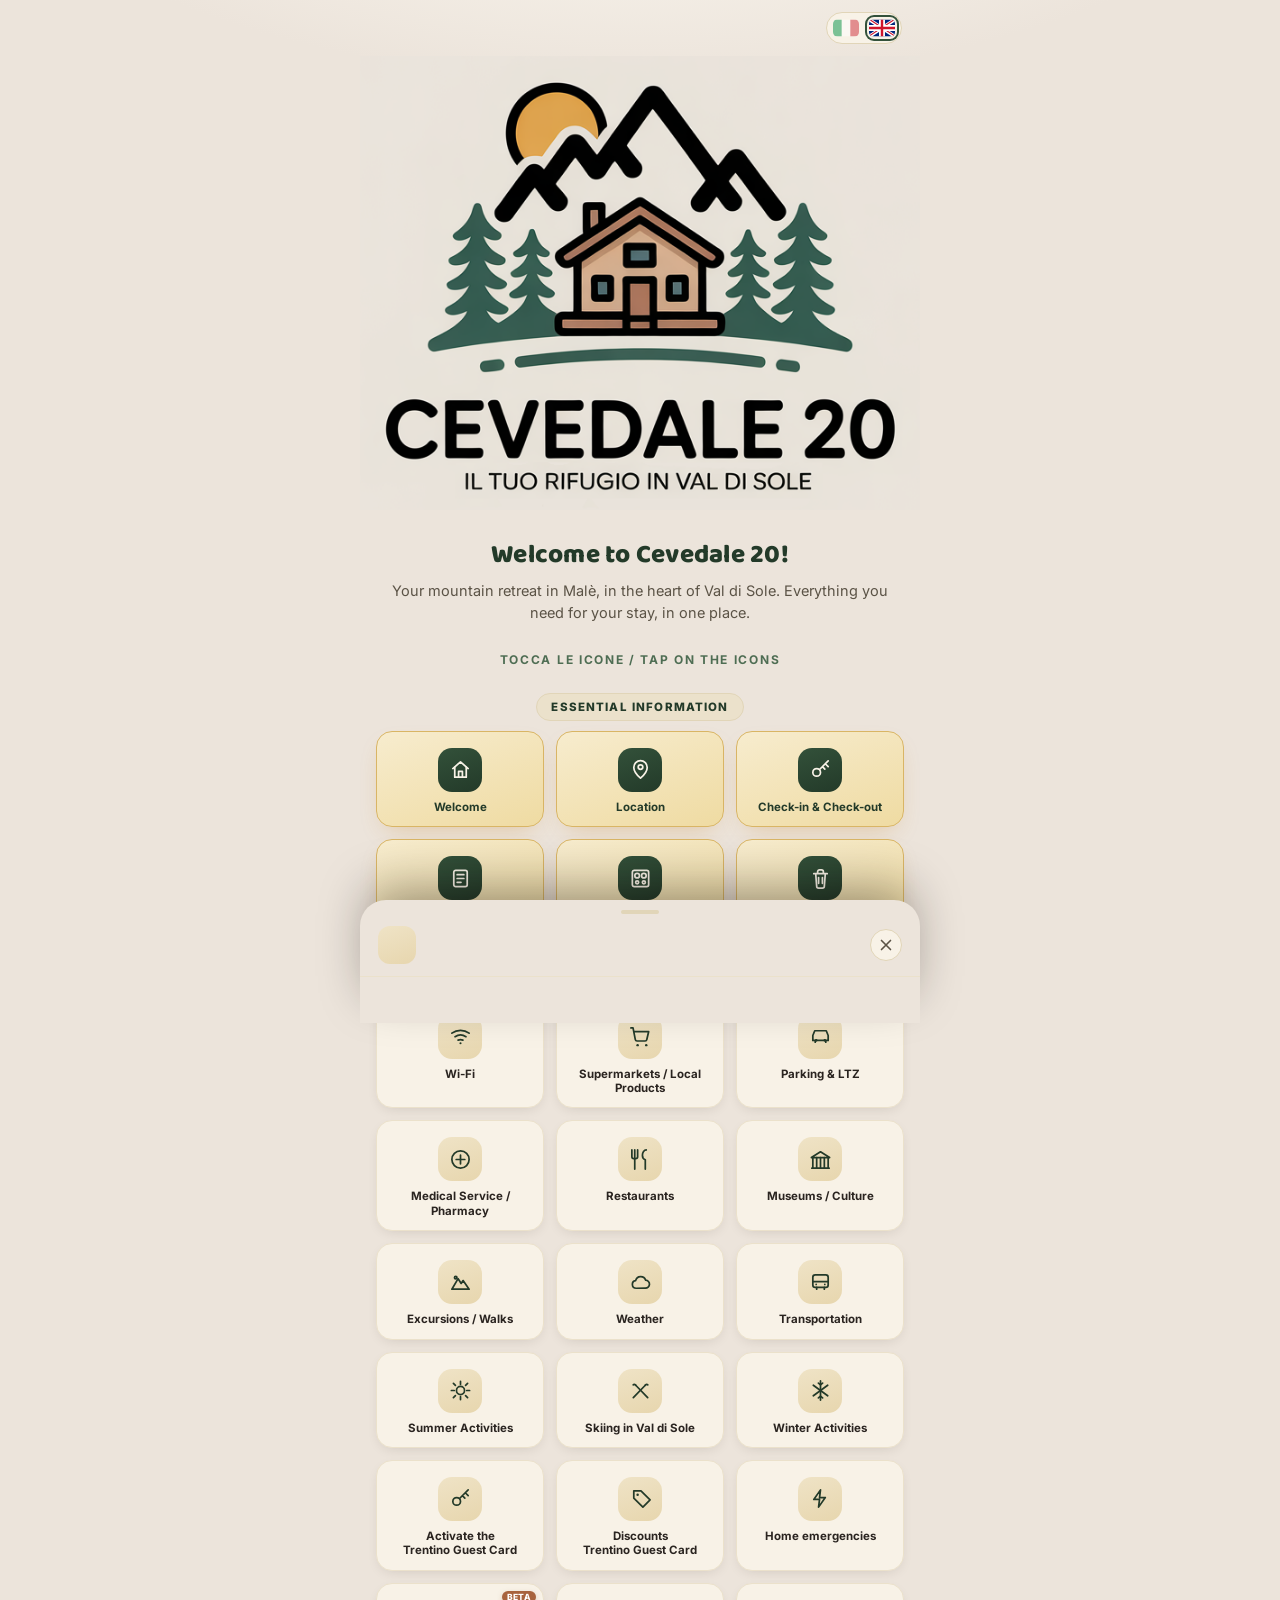
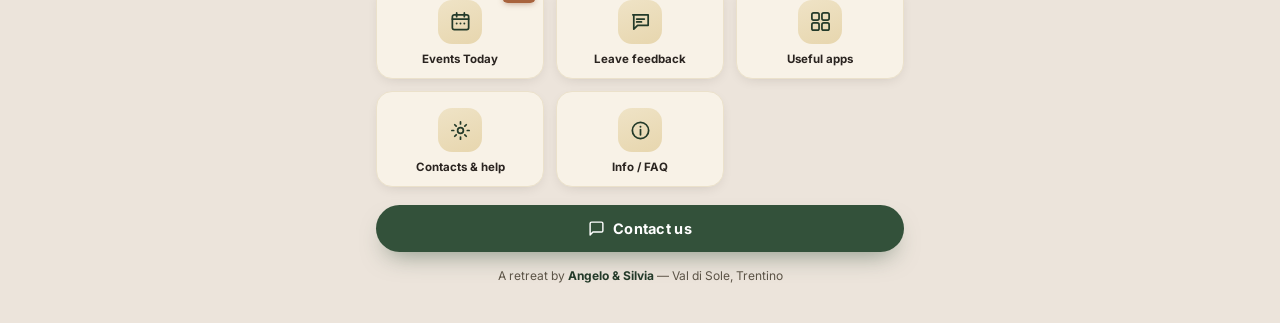
==== commit 2e6b02f6: "Add files via upload" ====
--- a/index.html
+++ b/index.html
@@ -140,7 +140,7 @@
     border-radius:999px;
     margin:0 0 10px;
   }
-  .section-label-wrap{padding:14px 16px 0;}
+  .section-label-wrap{padding:14px 16px 0; text-align:center;}
   .section-label-wrap:first-of-type{padding-top:0;}
   .sheet-head .beta-badge{
     background:var(--clay); color:#fff; font-size:10px; font-weight:800;
@@ -529,7 +529,6 @@
       {id:'museums', icon:'museum', label:'Musei / Cultura'},
       {id:'excursions', icon:'mountain', label:'Escursioni / Passeggiate'},
       {id:'weather', icon:'cloud', label:'Meteo'},
-      {id:'faq', icon:'info', label:'Info / FAQ'},
       {id:'transport', icon:'bus', label:'Trasporti'},
       {id:'summerActivities', icon:'sun', label:'Attività Estive'},
       {id:'skiing', icon:'skis', label:'Sciare in Val di Sole'},
@@ -541,6 +540,7 @@
       {id:'guestbook', icon:'chat', label:'Lascia un feedback'},
       {id:'usefulApps', icon:'appsGrid', label:'Applicazioni utili'},
       {id:'contacts', icon:'gear', label:'Contatti & aiuto'},
+      {id:'faq', icon:'info', label:'Info / FAQ'},
     ],
     sections:{
       welcome:{
@@ -1696,7 +1696,6 @@
       {id:'museums', icon:'museum', label:'Museums / Culture'},
       {id:'excursions', icon:'mountain', label:'Excursions / Walks'},
       {id:'weather', icon:'cloud', label:'Weather'},
-      {id:'faq', icon:'info', label:'Info / FAQ'},
       {id:'transport', icon:'bus', label:'Transportation'},
       {id:'summerActivities', icon:'sun', label:'Summer Activities'},
       {id:'skiing', icon:'skis', label:'Skiing in Val di Sole'},
@@ -1708,6 +1707,7 @@
       {id:'guestbook', icon:'chat', label:'Leave feedback'},
       {id:'usefulApps', icon:'appsGrid', label:'Useful apps'},
       {id:'contacts', icon:'gear', label:'Contacts & help'},
+      {id:'faq', icon:'info', label:'Info / FAQ'},
     ],
     sections:{
       welcome:{
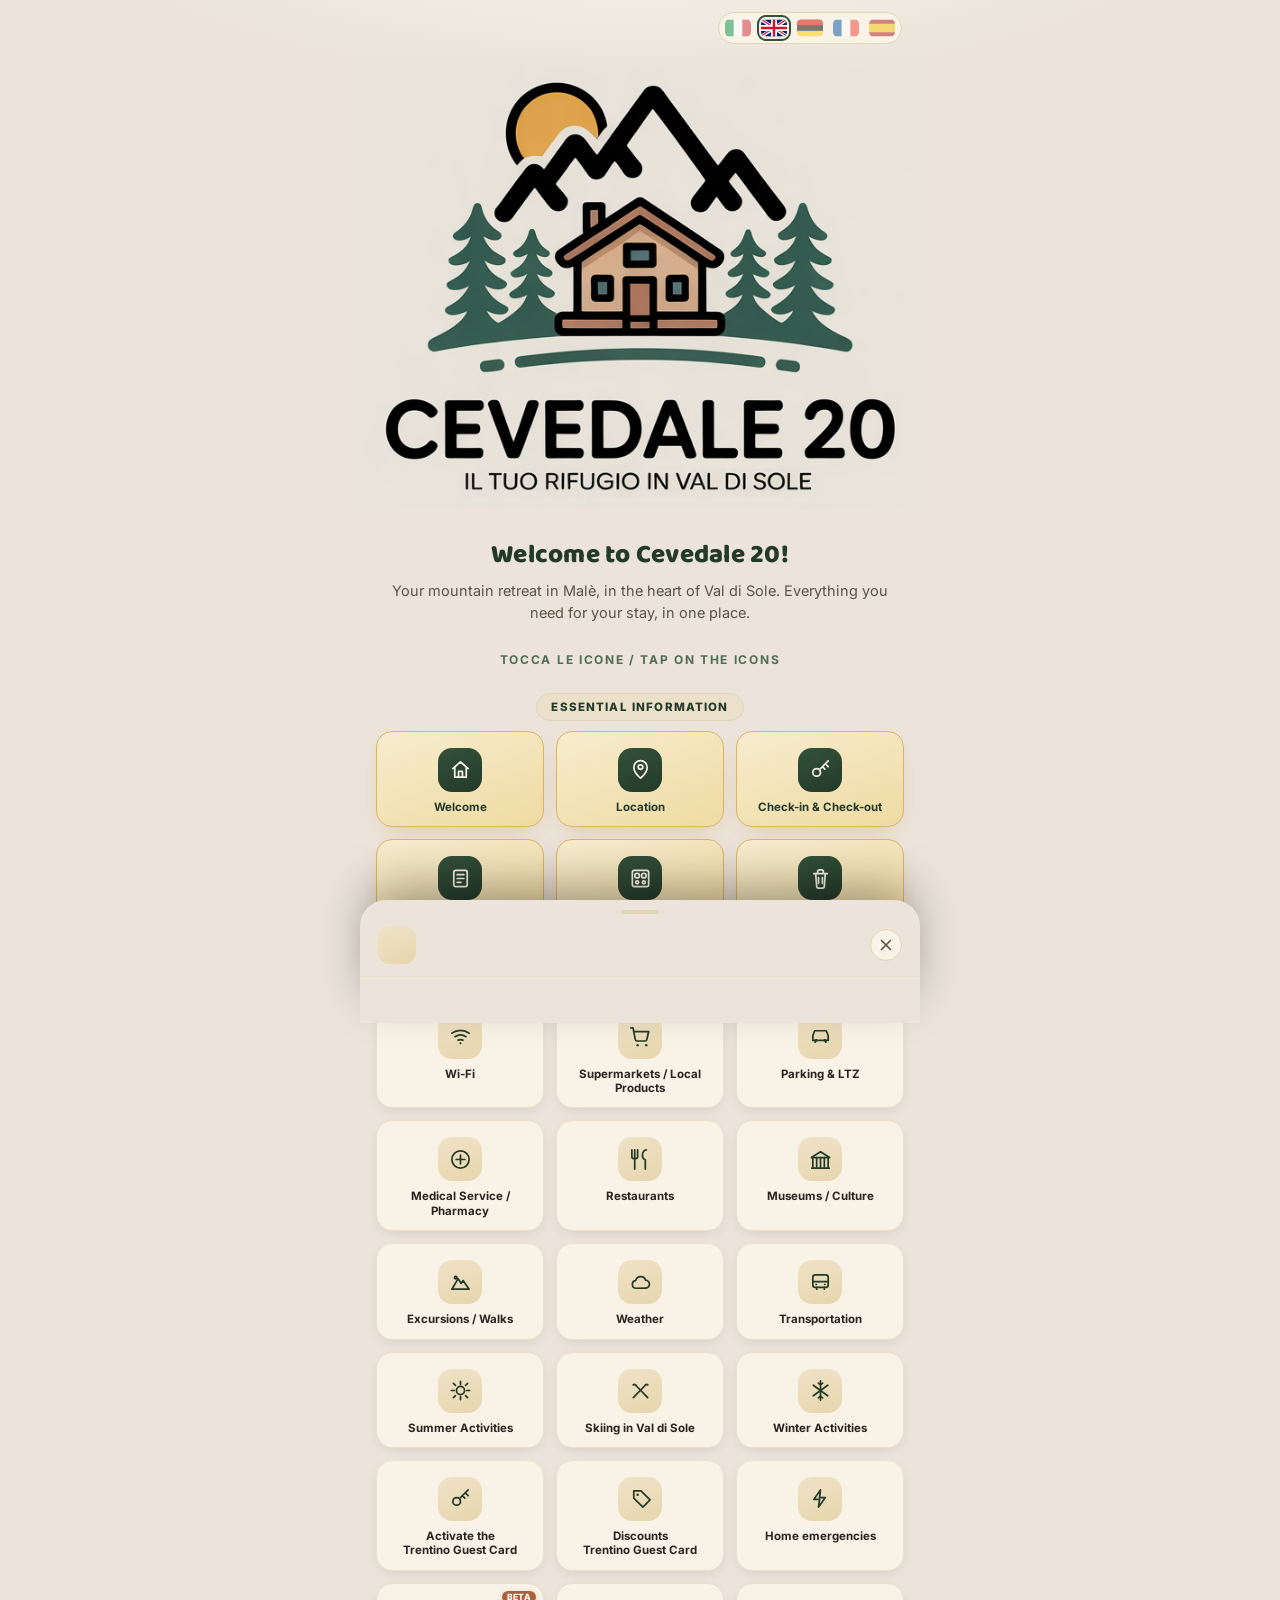
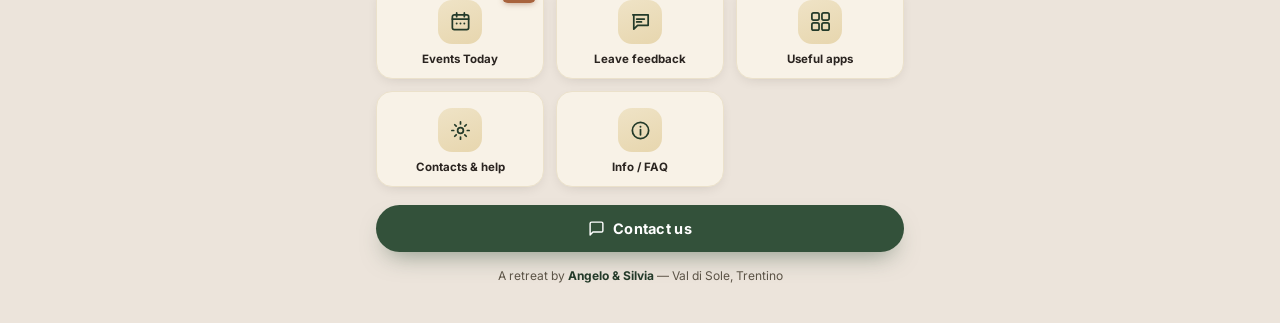
==== commit f8e0963a: "Add files via upload" ====
--- a/index.html
+++ b/index.html
@@ -285,6 +285,11 @@
   .b-place .pl-name{font-family:'Baloo 2',sans-serif; font-weight:700; font-size:15.5px; color:var(--forest-dk); margin-bottom:2px;}
   .b-place .pl-addr{font-size:12px; color:var(--ink-soft); margin-bottom:8px;}
   .b-place .pl-desc{font-size:13.8px; line-height:1.55; color:var(--ink); margin-bottom:10px;}
+  .b-place .pl-hours{width:100%; border-collapse:collapse; margin:0 0 10px; font-size:12.5px;}
+  .b-place .pl-hours td{padding:4px 0; border-bottom:1px solid var(--line-soft);}
+  .b-place .pl-hours tr:last-child td{border-bottom:none;}
+  .b-place .pl-hours td:first-child{font-weight:600; color:var(--forest-dk);}
+  .b-place .pl-hours td:last-child{text-align:right; color:var(--ink-soft);}
   .b-place .pl-actions{display:flex; gap:8px; flex-wrap:wrap;}
   .b-place .pl-actions a{
     display:flex; align-items:center; gap:6px; background:var(--cream); border:1px solid var(--line);
@@ -494,6 +499,9 @@
 const LANGS = [
   {code:'it', name:'Italiano', flag:'<svg viewBox="0 0 70 46" xmlns="http://www.w3.org/2000/svg"><clipPath id="clipIt"><rect width="70" height="46" rx="7"/></clipPath><g clip-path="url(#clipIt)"><rect width="70" height="46" fill="#fff"/><rect width="23.3" height="46" fill="#009246"/><rect x="46.6" width="23.4" height="46" fill="#CE2B37"/></g></svg>'},
   {code:'en', name:'English', flag:'<svg viewBox="0 0 70 46" xmlns="http://www.w3.org/2000/svg"><clipPath id="clipGb"><rect width="70" height="46" rx="7"/></clipPath><g clip-path="url(#clipGb)"><rect width="70" height="46" fill="#00247d"/><path d="M0,0 L70,46 M70,0 L0,46" stroke="#fff" stroke-width="9"/><path d="M0,0 L70,46" stroke="#cf142b" stroke-width="3" transform="translate(1.6,0)"/><path d="M70,0 L0,46" stroke="#cf142b" stroke-width="3" transform="translate(-1.6,0)"/><path d="M35,0 V46 M0,23 H70" stroke="#fff" stroke-width="16"/><path d="M35,0 V46 M0,23 H70" stroke="#cf142b" stroke-width="6.5"/></g></svg>'},
+  {code:'de', name:'Deutsch', flag:'<svg viewBox="0 0 70 46" xmlns="http://www.w3.org/2000/svg"><clipPath id="clipDe"><rect width="70" height="46" rx="7"/></clipPath><g clip-path="url(#clipDe)"><rect width="70" height="46" fill="#FFCE00"/><rect width="70" height="30.7" fill="#000"/><rect width="70" height="15.3" fill="#D00"/></g></svg>'},
+  {code:'fr', name:'Français', flag:'<svg viewBox="0 0 70 46" xmlns="http://www.w3.org/2000/svg"><clipPath id="clipFr"><rect width="70" height="46" rx="7"/></clipPath><g clip-path="url(#clipFr)"><rect width="70" height="46" fill="#fff"/><rect width="23.3" height="46" fill="#0055A4"/><rect x="46.6" width="23.4" height="46" fill="#EF4135"/></g></svg>'},
+  {code:'es', name:'Español', flag:'<svg viewBox="0 0 70 46" xmlns="http://www.w3.org/2000/svg"><clipPath id="clipEs"><rect width="70" height="46" rx="7"/></clipPath><g clip-path="url(#clipEs)"><rect width="70" height="46" fill="#AA151B"/><rect y="11.5" width="70" height="23" fill="#F1BF00"/></g></svg>'},
 ];
 
 const MAPS = {
@@ -718,14 +726,12 @@
             name:'Farmacia Tomasi',
             address:'Piazza Dante, 1 — 38027 Malè (TN)',
             desc:'In pieno centro a Malè.',
-            mapsQuery:'Farmacia Tomasi, Piazza Dante 1, Malè', phone:'+390463901131', phoneDisplay:'0463 901131'
-          },
-          {t:'hours', rows:[
+            mapsQuery:'Farmacia Tomasi, Piazza Dante 1, Malè', phone:'+390463901131', phoneDisplay:'0463 901131',
+            hours:[
             ['Lunedì–Sabato','8:30–12:30 · 15:30–19:30'],
             ['Domenica','Chiuso (turni esclusi)'],
-          ]},
-          {t:'link', icon:'mail', label:'farmacia.dr.tomasi@gmail.com', url:'mailto:farmacia.dr.tomasi@gmail.com'},
-          {t:'link', icon:'globe', label:'farmaciatomasi.com', url:'https://farmaciatomasi.com/'},
+          ], email:'farmacia.dr.tomasi@gmail.com', url:'https://farmaciatomasi.com/', urlLabel:'farmaciatomasi.com'
+          },
         ]
       },
       waste:{
@@ -1131,18 +1137,17 @@
             address:'Località Regazzini — Malè (TN)',
             desc:'Il più bel parco avventura in Val di Sole! Un divertimento adatto a grandi e piccoli, con 17 percorsi diversi, 7 vie di arrampicata e un emozionante lancio nel vuoto da 15 metri. Si trova accanto all’Osteria del Bosco (vedi sezione “Ristoranti”).',
             img:'images/estate-flying-park.jpg',
-            mapsQuery:'Flying Park, Malè', phone:'+393924860806', phoneDisplay:'392 486 0806'
-          },
-          {t:'link', icon:'globe', label:'flyingpark.it', url:'https://www.flyingpark.it/it/'},
+            mapsQuery:'Flying Park, Malè', phone:'+393924860806', phoneDisplay:'392 486 0806',
+            url:'https://www.flyingpark.it/it/', urlLabel:'flyingpark.it'
+          },
           {t:'place',
             name:'Agritur Bontempelli',
             address:'Località Pressenago — 38020 Pellizzano (TN)',
             desc:'Un agriturismo con maneggio nel cuore della Val di Sole, dove i cavalli sono protagonisti: passeggiate a cavallo, lezioni di equitazione, giri in pony per i più piccoli e, d’inverno, la suggestiva escursione in slitta trainata da cavalli.',
             img:'images/estate-agritur-bontempelli.jpg',
-            mapsQuery:'Agritur Bontempelli, Pressenago, Pellizzano', phone:'+393386078681', phoneDisplay:'338 607 8681'
-          },
-          {t:'link', icon:'mail', label:'info@maneggio.net', url:'mailto:info@maneggio.net'},
-          {t:'link', icon:'globe', label:'agriturbontempelli.com', url:'https://agriturbontempelli.com'},
+            mapsQuery:'Agritur Bontempelli, Pressenago, Pellizzano', phone:'+393386078681', phoneDisplay:'338 607 8681',
+            email:'info@maneggio.net', url:'https://agriturbontempelli.com', urlLabel:'agriturbontempelli.com'
+          },
           {t:'place',
             name:'Acqua Center Val di Sole',
             address:'Via alla Croce, 1 — 38027 Malè (TN)',
@@ -1158,12 +1163,12 @@
             tag:'Consigliatissimo se avete bambini',
             address:'Segheria Veneziana, Loc. Molini — 38027 Malè (TN)',
             desc:'In una caratteristica segheria trentina, Maurizio Bontempelli, al secolo “l’Om delle Storie”, accoglie i bambini in un’esperienza didattica che difficilmente dimenticheranno: il giocattolo in legno che costruiranno resterà il ricordo di quella mattinata speciale.',
-            img:'images/estate-storie-legno-balocco.jpg'
-          },
-          {t:'hours', rows:[
+            img:'images/estate-storie-legno-balocco.jpg',
+            hours:[
             ['Arte del Balocco — lunedì, ore 9:30','Dal 29 giugno al 31 agosto'],
             ['Storie di Legno — martedì, ore 10:00','Dal 30 giugno al 1 settembre'],
-          ]},
+          ]
+          },
           {t:'note', text:'“Arte del Balocco”: dimostrazione di tornitura con l’Om delle storie — attività gratuita e al coperto, senza prenotazione. “Le storie di legno”: narrazione dell’Om delle storie e laboratorio per bambini con costruzione di un balocco in legno (€10 a balocco) — attività al coperto, senza prenotazione.'},
           {t:'link', icon:'pin', label:'Mappa — Segheria Veneziana', url:'https://maps.app.goo.gl/81tMN9hnWBwhSSFu9'},
           {t:'p', text:'L’Om delle Storie organizza anche un altro appuntamento, in centro a Malè:'},
@@ -1171,11 +1176,11 @@
             name:'Racconti dell’Antica Corte',
             address:'Piazza Cesare Battisti — 38027 Malè (TN)',
             desc:'Un viaggio tra fiabe, leggende, musica tradizionale e strumenti d’epoca con l’Om delle Storie, per riscoprire le antiche tradizioni e l’arte dell’immaginazione. Attività al coperto, adatta a grandi e piccoli, senza prenotazione.',
-            img:'images/estate-racconti-antica-corte.jpg'
-          },
-          {t:'hours', rows:[
+            img:'images/estate-racconti-antica-corte.jpg',
+            hours:[
             ['Ogni mercoledì','18:00–19:00'],
-          ]},
+          ]
+          },
           {t:'link', icon:'pin', label:'Mappa — Piazza Cesare Battisti, Malè', url:'https://maps.app.goo.gl/5nCN6UMkh2CaVsyS6'},
           {t:'place',
             name:'Area Faunistica Runcal',
@@ -1240,12 +1245,12 @@
             logo:'images/ski-logo-scuoladisci.png',
             address:'Piazzale Telecabina Daolasa e Alpe Daolasa – Val Mastellina (in quota)',
             desc:'Per chi ha bisogno di un istruttore, è la scelta più pratica: ha una sede nella galleria alla base della cabinovia e una sede all’arrivo delle piste da sci.',
-            phone:'+393773923548', phoneDisplay:'377 392 3548'
-          },
-          {t:'hours', rows:[
+            phone:'+393773923548', phoneDisplay:'377 392 3548',
+            hours:[
             ['Daolasa — tutti i giorni','8:30–18:00'],
             ['Val Mastellina (in quota) — tutti i giorni','9:00–15:30'],
-          ]},
+          ]
+          },
           {t:'note', text:'Si consiglia vivamente di prenotare le lezioni in anticipo, via email o dal sito.'},
           {t:'link', icon:'mail', label:'info@scuolascivaldisole.com', url:'mailto:info@scuolascivaldisole.com'},
           {t:'link', icon:'globe', label:'scuolascivaldisole.com', url:'https://www.scuolascivaldisole.com'},
@@ -1256,9 +1261,9 @@
             logo:'images/ski-logo-vdssport.png',
             address:'Piano terra del condominio, presso la Galleria Cevedale — Malè (TN)',
             desc:'Ottimo servizio di noleggio e vendita attrezzatura di alta qualità, gestito dall’esperto Daniele. Non forniscono snowboard.',
-            phone:'+390463902003', phoneDisplay:'0463 902003'
-          },
-          {t:'link', icon:'mail', label:'vdssport@alice.it', url:'mailto:vdssport@alice.it'},
+            phone:'+390463902003', phoneDisplay:'0463 902003',
+            email:'vdssport@alice.it'
+          },
           {t:'place',
             name:'Promescaiol — direttamente sulle piste',
             logoFull:'images/ski-logo-promescaiol.png',
@@ -1276,19 +1281,17 @@
             logo:'images/ski-logo-skiart.png',
             address:'Piazzale Telecabina Daolasa (galleria alla base della funivia)',
             desc:'Si trova solo alla stazione della telecabina di Daolasa, ma offre anche un comodo servizio di deposito attrezzatura.',
-            phone:'+390463974483', phoneDisplay:'0463 974483'
-          },
-          {t:'link', icon:'globe', label:'skiart.it', url:'https://skiart.it'},
-          {t:'link', icon:'mail', label:'info@skiart.it', url:'mailto:info@skiart.it'},
+            phone:'+390463974483', phoneDisplay:'0463 974483',
+            url:'https://skiart.it', urlLabel:'skiart.it', email:'info@skiart.it'
+          },
           {t:'place',
             name:'Boarder King Shop',
             logoFull:'images/ski-logo-boarderking.png',
             address:'Piazzale Telecabina Daolasa (galleria alla base della funivia)',
             desc:'Punto di riferimento da oltre 10 anni per il noleggio di snowboard, per ogni livello: dal principiante al rider più esigente. Disponibili anche snowboard freeride, splitboard e kit ARTVA.',
-            phone:'+393493054673', phoneDisplay:'349 305 4673'
-          },
-          {t:'link', icon:'globe', label:'boarderking.it', url:'https://boarderking.it'},
-          {t:'link', icon:'mail', label:'info@boarderking.it', url:'mailto:info@boarderking.it'},
+            phone:'+393493054673', phoneDisplay:'349 305 4673',
+            url:'https://boarderking.it', urlLabel:'boarderking.it', email:'info@boarderking.it'
+          },
           {t:'note', text:'Consiglio: controllate sempre il bollettino neve e le condizioni meteo in quota prima di salire in pista.'},
           {t:'h', text:'Non solo sci'},
           {t:'jumpCard', to:'winterActivities', anchor:'snowparkKids', img:'images/snowpark-family-park-folgarida.jpg', name:'SNOWPARK per bambini e ragazzi', desc:'Tubing, slittini, gonfiabili e piste per i primi passi sugli sci: scopri tutti i parchi giochi sulla neve della valle.', cta:'Scopri gli Snowpark'},
@@ -1446,12 +1449,12 @@
             img:'images/convenzioni-museo-guerra-bianca.jpg',
             address:'Vermiglio — Polo Culturale, Via di Borgo Nuovo, 15 (TN)',
             desc:'Ospita la collezione di reperti e cimeli della Grande Guerra raccolti sulle montagne del Tonale, dell’Adamello e della Presanella, oltre a un’installazione multimediale immersiva che racconta la vita di un soldato al fronte. Su richiesta organizza visite guidate a Forte Strino e agli altri forti della zona.',
-            mapsQuery:'Museo della Guerra Bianca, Via di Borgo Nuovo 15, Vermiglio', phone:'+390463758200', phoneDisplay:'0463 758200'
-          },
-          {t:'hours', rows:[
+            mapsQuery:'Museo della Guerra Bianca, Via di Borgo Nuovo 15, Vermiglio', phone:'+390463758200', phoneDisplay:'0463 758200',
+            hours:[
             ['Giugno e Settembre','Lun–Sab 9:00–12:00 · 15:00–18:00'],
             ['Luglio e Agosto','Tutti i giorni 9:00–12:00 · 15:00–18:00'],
-          ]},
+          ]
+          },
           {t:'note', text:'Ingresso gratuito con la Guest Card. Il museo è interamente accessibile in carrozzina, con parcheggio riservato nelle vicinanze.'},
           {t:'link', icon:'globe', label:'sulletraccedellagrandeguerra.it', url:'http://www.sulletraccedellagrandeguerra.it/'},
           {t:'place',
@@ -1459,17 +1462,17 @@
             img:'images/convenzioni-museo-guerra-sulla-porta.jpg',
             address:'Salita San Rocco, 1 — 38024 Peio (TN)',
             desc:'Museo dedicato alla vita quotidiana e agli eventi della Prima Guerra Mondiale sul fronte del Tonale, allestito nel centro storico di Peio Paese.',
-            mapsQuery:'Museo La Guerra sulla Porta, Salita San Rocco 1, Peio', phone:'+393487400942', phoneDisplay:'348 740 0942'
-          },
-          {t:'link', icon:'globe', label:'museopejo.it', url:'http://www.museopejo.it/'},
+            mapsQuery:'Museo La Guerra sulla Porta, Salita San Rocco 1, Peio', phone:'+393487400942', phoneDisplay:'348 740 0942',
+            url:'http://www.museopejo.it/', urlLabel:'museopejo.it'
+          },
           {t:'place',
             name:'Casa dell’Ecomuseo “Piccolo Mondo Alpino”',
             img:'images/convenzioni-ecomuseo-piccolo-mondo-alpino.jpg',
             address:'Via dei Capitei, 24 — loc. Celentino, 38024 Peio (TN)',
             desc:'Piccolo museo etnografico che racconta la vita contadina e pastorale di un tempo, nella frazione di Celentino in alta Val di Peio.',
-            mapsQuery:'Ecomuseo Piccolo Mondo Alpino, Via dei Capitei 24, Celentino, Peio', phone:'+393396179380', phoneDisplay:'339 617 9380'
-          },
-          {t:'link', icon:'globe', label:'ecomuseopeio.it', url:'http://www.ecomuseopeio.it'},
+            mapsQuery:'Ecomuseo Piccolo Mondo Alpino, Via dei Capitei 24, Celentino, Peio', phone:'+393396179380', phoneDisplay:'339 617 9380',
+            url:'http://www.ecomuseopeio.it', urlLabel:'ecomuseopeio.it'
+          },
           {t:'h', text:'Natura e Parchi'},
           {t:'place',
             name:'Percorso Kneipp',
@@ -1601,19 +1604,18 @@
             name:'Ufficio Informazioni Turistiche di Malè',
             address:'Piazza Regina Elena, 75 — 38027 Malè (TN)',
             desc:'Aperto tutti i giorni (chiuso il 25/12), 8:30–12:30 · 14:30–18:30. L’orario di apertura può variare per motivi organizzativi.',
-            mapsQuery:'Piazza Regina Elena 75, Malè', phone:'+390463901280', phoneDisplay:'0463 901280'
-          },
-          {t:'link', icon:'mail', label:'info@visitvaldisole.it', url:'mailto:info@visitvaldisole.it'},
+            mapsQuery:'Piazza Regina Elena 75, Malè', phone:'+390463901280', phoneDisplay:'0463 901280',
+            email:'info@visitvaldisole.it'
+          },
           {t:'h', text:'Azienda per il Turismo (APT) Val di Sole'},
           {t:'p', text:'In caso di chiusura dell’ufficio informazioni turistiche, potete comunque trovare depliant e guide presso la sede dell’Azienda per il Turismo (APT) della Val di Sole.'},
           {t:'place',
             name:'Azienda per il Turismo Val di Sole',
             address:'Via Marconi, 7 — 38027 Malè (TN)',
             desc:'Aperto al pubblico da lunedì a venerdì, 9:00–12:00 · 14:00–17:00.',
-            mapsQuery:'Via Marconi 7, Malè', phone:'+390463901280', phoneDisplay:'0463 901280'
-          },
-          {t:'link', icon:'mail', label:'info@visitvaldisole.it', url:'mailto:info@visitvaldisole.it'},
-          {t:'link', icon:'mail', label:'PEC — valdisole@pec.net', url:'mailto:valdisole@pec.net'},
+            mapsQuery:'Via Marconi 7, Malè', phone:'+390463901280', phoneDisplay:'0463 901280',
+            email:'info@visitvaldisole.it', email:'PEC — valdisole@pec.net'
+          },
           {t:'h', text:'Taxi'},
           {t:'list', items:[
             '<b>Malè:</b> Florian Viaggi <a href="tel:+393294664632">329 466 4632</a> · Stablum Franco <a href="tel:+393398122893">339 812 2893</a>',
@@ -1628,27 +1630,25 @@
             name:'Distaccamento Polizia Stradale Malè',
             address:'Via IV Novembre, 30 — 38027 Malè (TN)',
             desc:'',
-            mapsQuery:'Polizia Stradale Malè, Via IV Novembre 30, Malè', phone:'+390463900207', phoneDisplay:'0463 900207'
-          },
-          {t:'link', icon:'mail', label:'dipps207.0321@pecps.poliziadistato.it', url:'mailto:dipps207.0321@pecps.poliziadistato.it'},
+            mapsQuery:'Polizia Stradale Malè, Via IV Novembre 30, Malè', phone:'+390463900207', phoneDisplay:'0463 900207',
+            email:'dipps207.0321@pecps.poliziadistato.it'
+          },
           {t:'h', text:'Carabinieri'},
           {t:'place',
             name:'Stazione Carabinieri Malè',
             address:'Via Marconi, 12 — 38027 Malè (TN)',
             desc:'',
-            mapsQuery:'Stazione Carabinieri Malè, Via Marconi 12, Malè', phone:'+390463901104', phoneDisplay:'0463 901104'
-          },
-          {t:'link', icon:'mail', label:'ttn24993@pec.carabinieri.it', url:'mailto:ttn24993@pec.carabinieri.it'},
-          {t:'link', icon:'mail', label:'sttn532420@carabinieri.it', url:'mailto:sttn532420@carabinieri.it'},
+            mapsQuery:'Stazione Carabinieri Malè, Via Marconi 12, Malè', phone:'+390463901104', phoneDisplay:'0463 901104',
+            email:'ttn24993@pec.carabinieri.it', email:'sttn532420@carabinieri.it'
+          },
           {t:'h', text:'Farmacia'},
           {t:'place',
             name:'Farmacia Tomasi',
             address:'Piazza Dante, 1 — 38027 Malè (TN)',
             desc:'Lunedì–Sabato: 8:30–12:30 · 15:30–19:30. Domenica chiuso (turni esclusi).',
-            mapsQuery:'Farmacia Tomasi, Piazza Dante 1, Malè', phone:'+390463901131', phoneDisplay:'0463 901131'
-          },
-          {t:'link', icon:'mail', label:'farmacia.dr.tomasi@gmail.com', url:'mailto:farmacia.dr.tomasi@gmail.com'},
-          {t:'link', icon:'globe', label:'farmaciatomasi.com', url:'https://farmaciatomasi.com/'},
+            mapsQuery:'Farmacia Tomasi, Piazza Dante 1, Malè', phone:'+390463901131', phoneDisplay:'0463 901131',
+            email:'farmacia.dr.tomasi@gmail.com', url:'https://farmaciatomasi.com/', urlLabel:'farmaciatomasi.com'
+          },
         ]
       },
       taxExemptions:{
@@ -1885,14 +1885,12 @@
             name:'Farmacia Tomasi',
             address:'Piazza Dante, 1 — 38027 Malè (TN)',
             desc:'Right in the centre of Malè.',
-            mapsQuery:'Farmacia Tomasi, Piazza Dante 1, Malè', mapsLabel:'Map', phone:'+390463901131', phoneDisplay:'0463 901131'
-          },
-          {t:'hours', rows:[
+            mapsQuery:'Farmacia Tomasi, Piazza Dante 1, Malè', mapsLabel:'Map', phone:'+390463901131', phoneDisplay:'0463 901131',
+            hours:[
             ['Mon–Sat','8:30am–12:30pm · 3:30–7:30pm'],
             ['Sunday','Closed (except duty shifts)'],
-          ]},
-          {t:'link', icon:'mail', label:'farmacia.dr.tomasi@gmail.com', url:'mailto:farmacia.dr.tomasi@gmail.com'},
-          {t:'link', icon:'globe', label:'farmaciatomasi.com', url:'https://farmaciatomasi.com/'},
+          ], email:'farmacia.dr.tomasi@gmail.com', url:'https://farmaciatomasi.com/', urlLabel:'farmaciatomasi.com'
+          },
         ]
       },
       waste:{
@@ -2298,18 +2296,17 @@
             address:'Località Regazzini — Malè (TN)',
             desc:'The best adventure park in Val di Sole! Fun for adults and children alike, with 17 different courses, 7 climbing routes, and a thrilling 15-metre zip-line jump. It’s right next to Osteria del Bosco (see the “Restaurants” section).',
             img:'images/estate-flying-park.jpg',
-            mapsQuery:'Flying Park, Malè', mapsLabel:'Map', phone:'+393924860806', phoneDisplay:'392 486 0806'
-          },
-          {t:'link', icon:'globe', label:'flyingpark.it', url:'https://www.flyingpark.it/it/'},
+            mapsQuery:'Flying Park, Malè', mapsLabel:'Map', phone:'+393924860806', phoneDisplay:'392 486 0806',
+            url:'https://www.flyingpark.it/it/', urlLabel:'flyingpark.it'
+          },
           {t:'place',
             name:'Agritur Bontempelli',
             address:'Località Pressenago — 38020 Pellizzano (TN)',
             desc:'A farm stay with a riding stable at the heart of Val di Sole, where horses are the real stars: horseback rides, riding lessons, pony rides for little ones and, in winter, the charming horse-drawn sleigh ride.',
             img:'images/estate-agritur-bontempelli.jpg',
-            mapsQuery:'Agritur Bontempelli, Pressenago, Pellizzano', mapsLabel:'Map', phone:'+393386078681', phoneDisplay:'338 607 8681'
-          },
-          {t:'link', icon:'mail', label:'info@maneggio.net', url:'mailto:info@maneggio.net'},
-          {t:'link', icon:'globe', label:'agriturbontempelli.com', url:'https://agriturbontempelli.com'},
+            mapsQuery:'Agritur Bontempelli, Pressenago, Pellizzano', mapsLabel:'Map', phone:'+393386078681', phoneDisplay:'338 607 8681',
+            email:'info@maneggio.net', url:'https://agriturbontempelli.com', urlLabel:'agriturbontempelli.com'
+          },
           {t:'place',
             name:'Acqua Center Val di Sole',
             address:'Via alla Croce, 1 — 38027 Malè (TN)',
@@ -2325,12 +2322,12 @@
             tag:'Highly recommended if you have kids',
             address:'Segheria Veneziana, Loc. Molini — 38027 Malè (TN)',
             desc:'In a characteristic Trentino sawmill, Maurizio Bontempelli — known as “l’Om delle Storie” (the Storyteller Man) — welcomes children into a hands-on experience they’re unlikely to forget: the wooden toy they build will be a lasting memory of that special morning.',
-            img:'images/estate-storie-legno-balocco.jpg'
-          },
-          {t:'hours', rows:[
+            img:'images/estate-storie-legno-balocco.jpg',
+            hours:[
             ['Arte del Balocco — Mondays, 9:30am','29 June to 31 August'],
             ['Storie di Legno — Tuesdays, 10:00am','30 June to 1 September'],
-          ]},
+          ]
+          },
           {t:'note', text:'“Arte del Balocco” (Craft of the Toy): a wood-turning demonstration with the Storyteller Man — free, indoors, no booking required. “Le storie di legno” (Wooden Stories): storytelling with the Storyteller Man and a children’s workshop building a wooden toy (€10 per toy) — indoors, no booking required.'},
           {t:'link', icon:'pin', label:'Map — Segheria Veneziana', url:'https://maps.app.goo.gl/81tMN9hnWBwhSSFu9'},
           {t:'p', text:'The Storyteller Man also holds another appointment, in central Malè:'},
@@ -2338,11 +2335,11 @@
             name:'Racconti dell’Antica Corte (Tales of the Old Courtyard)',
             address:'Piazza Cesare Battisti — 38027 Malè (TN)',
             desc:'A journey through fairy tales, legends, traditional music and period instruments with the Storyteller Man, rediscovering old traditions and the art of imagination. Indoors, suitable for all ages, no booking required.',
-            img:'images/estate-racconti-antica-corte.jpg'
-          },
-          {t:'hours', rows:[
+            img:'images/estate-racconti-antica-corte.jpg',
+            hours:[
             ['Every Wednesday','6:00–7:00pm'],
-          ]},
+          ]
+          },
           {t:'link', icon:'pin', label:'Map — Piazza Cesare Battisti, Malè', url:'https://maps.app.goo.gl/5nCN6UMkh2CaVsyS6'},
           {t:'place',
             name:'Area Faunistica Runcal (Runcal Wildlife Area)',
@@ -2407,12 +2404,12 @@
             logo:'images/ski-logo-scuoladisci.png',
             address:'Piazzale Telecabina Daolasa and Alpe Daolasa – Val Mastellina (on the slopes)',
             desc:'If you need an instructor, this is the most practical choice: it has a location in the tunnel at the base of the cable car and one at the arrival point of the ski slopes.',
-            phone:'+393773923548', phoneDisplay:'377 392 3548'
-          },
-          {t:'hours', rows:[
+            phone:'+393773923548', phoneDisplay:'377 392 3548',
+            hours:[
             ['Daolasa — every day','8:30am–6:00pm'],
             ['Val Mastellina (on the slopes) — every day','9:00am–3:30pm'],
-          ]},
+          ]
+          },
           {t:'note', text:'We strongly recommend booking lessons in advance, by email or through the website.'},
           {t:'link', icon:'mail', label:'info@scuolascivaldisole.com', url:'mailto:info@scuolascivaldisole.com'},
           {t:'link', icon:'globe', label:'scuolascivaldisole.com', url:'https://www.scuolascivaldisole.com'},
@@ -2423,9 +2420,9 @@
             logo:'images/ski-logo-vdssport.png',
             address:'Ground floor of the building, at the Galleria Cevedale — Malè (TN)',
             desc:'An excellent rental/sales service for high-quality equipment, managed by the expert Daniele. They do not provide snowboards.',
-            phone:'+390463902003', phoneDisplay:'0463 902003'
-          },
-          {t:'link', icon:'mail', label:'vdssport@alice.it', url:'mailto:vdssport@alice.it'},
+            phone:'+390463902003', phoneDisplay:'0463 902003',
+            email:'vdssport@alice.it'
+          },
           {t:'place',
             name:'Promescaiol — directly on the slopes',
             logoFull:'images/ski-logo-promescaiol.png',
@@ -2443,19 +2440,17 @@
             logo:'images/ski-logo-skiart.png',
             address:'Piazzale Telecabina Daolasa (tunnel at the base of the cable car)',
             desc:'Only located at the Daolasa cable car station, but it also offers a convenient equipment storage service.',
-            phone:'+390463974483', phoneDisplay:'0463 974483'
-          },
-          {t:'link', icon:'globe', label:'skiart.it', url:'https://skiart.it'},
-          {t:'link', icon:'mail', label:'info@skiart.it', url:'mailto:info@skiart.it'},
+            phone:'+390463974483', phoneDisplay:'0463 974483',
+            url:'https://skiart.it', urlLabel:'skiart.it', email:'info@skiart.it'
+          },
           {t:'place',
             name:'Boarder King Shop',
             logoFull:'images/ski-logo-boarderking.png',
             address:'Piazzale Telecabina Daolasa (tunnel at the base of the cable car)',
             desc:'A point of reference for over 10 years for snowboard rental, for every level, from beginners to the most demanding riders. Freeride snowboards, splitboards and ARTVA kits are also available.',
-            phone:'+393493054673', phoneDisplay:'349 305 4673'
-          },
-          {t:'link', icon:'globe', label:'boarderking.it', url:'https://boarderking.it'},
-          {t:'link', icon:'mail', label:'info@boarderking.it', url:'mailto:info@boarderking.it'},
+            phone:'+393493054673', phoneDisplay:'349 305 4673',
+            url:'https://boarderking.it', urlLabel:'boarderking.it', email:'info@boarderking.it'
+          },
           {t:'note', text:'Tip: always check the snow report and high-altitude weather conditions before heading up to the slopes.'},
           {t:'h', text:'More than just skiing'},
           {t:'jumpCard', to:'winterActivities', anchor:'snowparkKids', img:'images/snowpark-family-park-folgarida.jpg', name:'SNOWPARK for kids and teens', desc:'Tubing, sledging, inflatables and slopes for first-time skiers: discover all the snow playgrounds in the valley.', cta:'Discover the Snowparks'},
@@ -2613,12 +2608,12 @@
             img:'images/convenzioni-museo-guerra-bianca.jpg',
             address:'Vermiglio — Polo Culturale, Via di Borgo Nuovo, 15 (TN)',
             desc:'Home to a collection of First World War relics recovered on the mountains of the Tonale Pass, Adamello and Presanella, alongside an immersive multimedia installation telling the story of a soldier at the front. On request, it organises guided tours of Forte Strino and the area’s other forts.',
-            mapsQuery:'Museo della Guerra Bianca, Via di Borgo Nuovo 15, Vermiglio', mapsLabel:'Map', phone:'+390463758200', phoneDisplay:'0463 758200'
-          },
-          {t:'hours', rows:[
+            mapsQuery:'Museo della Guerra Bianca, Via di Borgo Nuovo 15, Vermiglio', mapsLabel:'Map', phone:'+390463758200', phoneDisplay:'0463 758200',
+            hours:[
             ['June and September','Mon–Sat 9:00am–12:00pm · 3:00–6:00pm'],
             ['July and August','Every day 9:00am–12:00pm · 3:00–6:00pm'],
-          ]},
+          ]
+          },
           {t:'note', text:'Free entry with the Guest Card. The museum is fully wheelchair accessible, with reserved parking nearby.'},
           {t:'link', icon:'globe', label:'sulletraccedellagrandeguerra.it', url:'http://www.sulletraccedellagrandeguerra.it/'},
           {t:'place',
@@ -2626,17 +2621,17 @@
             img:'images/convenzioni-museo-guerra-sulla-porta.jpg',
             address:'Salita San Rocco, 1 — 38024 Peio (TN)',
             desc:'A museum dedicated to daily life and the events of the First World War on the Tonale front, set in the historic centre of Peio Paese.',
-            mapsQuery:'Museo La Guerra sulla Porta, Salita San Rocco 1, Peio', mapsLabel:'Map', phone:'+393487400942', phoneDisplay:'348 740 0942'
-          },
-          {t:'link', icon:'globe', label:'museopejo.it', url:'http://www.museopejo.it/'},
+            mapsQuery:'Museo La Guerra sulla Porta, Salita San Rocco 1, Peio', mapsLabel:'Map', phone:'+393487400942', phoneDisplay:'348 740 0942',
+            url:'http://www.museopejo.it/', urlLabel:'museopejo.it'
+          },
           {t:'place',
             name:'Casa dell’Ecomuseo “Piccolo Mondo Alpino”',
             img:'images/convenzioni-ecomuseo-piccolo-mondo-alpino.jpg',
             address:'Via dei Capitei, 24 — loc. Celentino, 38024 Peio (TN)',
             desc:'A small ethnographic museum telling the story of farming and pastoral life of the past, in the hamlet of Celentino in upper Val di Peio.',
-            mapsQuery:'Ecomuseo Piccolo Mondo Alpino, Via dei Capitei 24, Celentino, Peio', mapsLabel:'Map', phone:'+393396179380', phoneDisplay:'339 617 9380'
-          },
-          {t:'link', icon:'globe', label:'ecomuseopeio.it', url:'http://www.ecomuseopeio.it'},
+            mapsQuery:'Ecomuseo Piccolo Mondo Alpino, Via dei Capitei 24, Celentino, Peio', mapsLabel:'Map', phone:'+393396179380', phoneDisplay:'339 617 9380',
+            url:'http://www.ecomuseopeio.it', urlLabel:'ecomuseopeio.it'
+          },
           {t:'h', text:'Nature and Parks'},
           {t:'place',
             name:'Kneipp Trail',
@@ -2768,19 +2763,18 @@
             name:'Malè Tourist Information Office',
             address:'Piazza Regina Elena, 75 — 38027 Malè (TN)',
             desc:'Open every day (closed 25 Dec), 8:30am–12:30pm · 2:30–6:30pm. Opening hours may vary for organisational reasons.',
-            mapsQuery:'Piazza Regina Elena 75, Malè', mapsLabel:'Map', phone:'+390463901280', phoneDisplay:'0463 901280'
-          },
-          {t:'link', icon:'mail', label:'info@visitvaldisole.it', url:'mailto:info@visitvaldisole.it'},
+            mapsQuery:'Piazza Regina Elena 75, Malè', mapsLabel:'Map', phone:'+390463901280', phoneDisplay:'0463 901280',
+            email:'info@visitvaldisole.it'
+          },
           {t:'h', text:'Val di Sole Tourist Board (APT)'},
           {t:'p', text:'If the tourist information office is closed, you can still find brochures and guides at the Val di Sole Tourist Board (APT) office.'},
           {t:'place',
             name:'Azienda per il Turismo Val di Sole',
             address:'Via Marconi, 7 — 38027 Malè (TN)',
             desc:'Open to the public Monday to Friday, 9:00am–12:00pm · 2:00–5:00pm.',
-            mapsQuery:'Via Marconi 7, Malè', mapsLabel:'Map', phone:'+390463901280', phoneDisplay:'0463 901280'
-          },
-          {t:'link', icon:'mail', label:'info@visitvaldisole.it', url:'mailto:info@visitvaldisole.it'},
-          {t:'link', icon:'mail', label:'PEC — valdisole@pec.net', url:'mailto:valdisole@pec.net'},
+            mapsQuery:'Via Marconi 7, Malè', mapsLabel:'Map', phone:'+390463901280', phoneDisplay:'0463 901280',
+            email:'info@visitvaldisole.it', email:'PEC — valdisole@pec.net'
+          },
           {t:'h', text:'Taxi'},
           {t:'list', items:[
             '<b>Malè:</b> Florian Viaggi <a href="tel:+393294664632">329 466 4632</a> · Stablum Franco <a href="tel:+393398122893">339 812 2893</a>',
@@ -2795,27 +2789,25 @@
             name:'Distaccamento Polizia Stradale Malè (Traffic Police)',
             address:'Via IV Novembre, 30 — 38027 Malè (TN)',
             desc:'',
-            mapsQuery:'Polizia Stradale Malè, Via IV Novembre 30, Malè', mapsLabel:'Map', phone:'+390463900207', phoneDisplay:'0463 900207'
-          },
-          {t:'link', icon:'mail', label:'dipps207.0321@pecps.poliziadistato.it', url:'mailto:dipps207.0321@pecps.poliziadistato.it'},
+            mapsQuery:'Polizia Stradale Malè, Via IV Novembre 30, Malè', mapsLabel:'Map', phone:'+390463900207', phoneDisplay:'0463 900207',
+            email:'dipps207.0321@pecps.poliziadistato.it'
+          },
           {t:'h', text:'Carabinieri'},
           {t:'place',
             name:'Stazione Carabinieri Malè',
             address:'Via Marconi, 12 — 38027 Malè (TN)',
             desc:'',
-            mapsQuery:'Stazione Carabinieri Malè, Via Marconi 12, Malè', mapsLabel:'Map', phone:'+390463901104', phoneDisplay:'0463 901104'
-          },
-          {t:'link', icon:'mail', label:'ttn24993@pec.carabinieri.it', url:'mailto:ttn24993@pec.carabinieri.it'},
-          {t:'link', icon:'mail', label:'sttn532420@carabinieri.it', url:'mailto:sttn532420@carabinieri.it'},
+            mapsQuery:'Stazione Carabinieri Malè, Via Marconi 12, Malè', mapsLabel:'Map', phone:'+390463901104', phoneDisplay:'0463 901104',
+            email:'ttn24993@pec.carabinieri.it', email:'sttn532420@carabinieri.it'
+          },
           {t:'h', text:'Pharmacy'},
           {t:'place',
             name:'Farmacia Tomasi',
             address:'Piazza Dante, 1 — 38027 Malè (TN)',
             desc:'Mon–Sat: 8:30am–12:30pm · 3:30–7:30pm. Sunday closed (except duty shifts).',
-            mapsQuery:'Farmacia Tomasi, Piazza Dante 1, Malè', mapsLabel:'Map', phone:'+390463901131', phoneDisplay:'0463 901131'
-          },
-          {t:'link', icon:'mail', label:'farmacia.dr.tomasi@gmail.com', url:'mailto:farmacia.dr.tomasi@gmail.com'},
-          {t:'link', icon:'globe', label:'farmaciatomasi.com', url:'https://farmaciatomasi.com/'},
+            mapsQuery:'Farmacia Tomasi, Piazza Dante 1, Malè', mapsLabel:'Map', phone:'+390463901131', phoneDisplay:'0463 901131',
+            email:'farmacia.dr.tomasi@gmail.com', url:'https://farmaciatomasi.com/', urlLabel:'farmaciatomasi.com'
+          },
         ]
       },
       taxExemptions:{
@@ -2836,13 +2828,3487 @@
         ]
       }
     }
-  }
+  },
+  de: {
+    title:'Willkommen bei Cevedale 20!',
+    subtitle:'Ihr Bergrückzugsort in Malè, im Herzen des Val di Sole. Alles, was Sie für Ihren Aufenthalt brauchen, an einem Ort.',
+    hint:'Tocca le icone / tap on the icons',
+    cta:'Kontaktieren Sie uns',
+    hostline:'Ein Rückzugsort von <b>Angelo & Silvia</b> — Val di Sole, Trentino',
+    sheetContactTitle:'Kontaktieren Sie uns',
+    closeLabel:'Schließen',
+    essentialLabel:'Wichtige Informationen',
+    usefulLabel:'Nützliche Tipps für Ihren Aufenthalt',
+    nav:[
+      {id:'welcome', icon:'home', label:'Willkommen'},
+      {id:'location', icon:'pin', label:'Lage'},
+      {id:'checkin', icon:'key', label:'Check-in & Check-out'},
+      {id:'rules', icon:'rules', label:'Hausordnung'},
+      {id:'appliances', icon:'stove', label:'Küche'},
+      {id:'waste', icon:'trash', label:'Müllentsorgung'},
+      {id:'wifi', icon:'wifi', label:'Wi‑Fi'},
+      {id:'shopping', icon:'cart', label:'Supermärkte / Lokale Produkte'},
+      {id:'parking', icon:'car', label:'Parken & Verkehrsbeschränkung'},
+      {id:'medical', icon:'medical', label:'Ärztlicher Dienst / Apotheke'},
+      {id:'restaurants', icon:'utensils', label:'Restaurants'},
+      {id:'museums', icon:'museum', label:'Museen / Kultur'},
+      {id:'excursions', icon:'mountain', label:'Ausflüge / Wanderungen'},
+      {id:'weather', icon:'cloud', label:'Wetter'},
+      {id:'transport', icon:'bus', label:'Transport'},
+      {id:'summerActivities', icon:'sun', label:'Sommeraktivitäten'},
+      {id:'skiing', icon:'skis', label:'Skifahren im Val di Sole'},
+      {id:'winterActivities', icon:'snow', label:'Winteraktivitäten'},
+      {id:'activateGuestCard', icon:'key', label:'Trentino Guest Card<br>aktivieren'},
+      {id:'discounts', icon:'tag', label:'Vergünstigungen<br>Trentino Guest Card'},
+      {id:'emergency', icon:'bolt', label:'Notfälle in der Wohnung'},
+      {id:'eventsToday', icon:'calendar', label:'Veranstaltungen heute', beta:true},
+      {id:'guestbook', icon:'chat', label:'Feedback hinterlassen'},
+      {id:'usefulApps', icon:'appsGrid', label:'Nützliche Apps'},
+      {id:'contacts', icon:'gear', label:'Kontakte & Hilfe'},
+      {id:'faq', icon:'info', label:'Info / FAQ'},
+    ],
+    sections:{
+      welcome:{
+        title:'Willkommen',
+        blocks:[
+          {t:'p', text:'Liebe Gäste, willkommen im Val di Sole! Wir sind Angelo und Silvia und freuen uns, Sie in <b>Cevedale 20</b>, Ihrem Rückzugsort in Malè, begrüßen zu dürfen.'},
+          {t:'p', text:'Dieser kleine digitale Guide enthält alles, was Sie für Ihren Aufenthalt brauchen: wie Sie die Wohnung erreichen, wie Sie hineinkommen, die Hausordnung, die Müllentsorgung und viele Tipps, um das Beste aus dem Tal zu machen.'},
+          {t:'note', text:'Tippen Sie auf ein Symbol im Startbildschirm, um den gewünschten Bereich zu öffnen. Sie können jederzeit über den Zurück-Pfeil oder durch Schließen des Fensters zur Startseite zurückkehren.'},
+          {t:'p', text:'Wir wünschen Ihnen einen Aufenthalt voller frischer Luft, Berge und Entspannung!'},
+        ]
+      },
+      eventsToday:{
+        title:'Veranstaltungen heute',
+        blocks:[
+          {t:'warn', text:'⚠️ <b>Dieser Bereich befindet sich in der BETA-Testphase</b>: Er kann Fehler bei Zeiten oder Orten enthalten. Bitte überprüfen Sie die Angaben anhand der offiziellen Broschüre des Val di Sole Tourismusbüros (APT), erhältlich beim Infobüro oder online zum Download.'},
+          {t:'link', icon:'pin', label:'Tourismusbüro APT — Via Marconi 7, Malè', url:'https://www.google.com/maps/search/?api=1&query='+encodeURIComponent('Via Marconi 7, Malè')},
+          {t:'link', icon:'phone', label:'Tourismusbüro anrufen — +39 0463 901280', url:'tel:+390463901280'},
+          {t:'link', icon:'globe', label:'Veranstaltungsprogramm der APT Val di Sole herunterladen', url:'https://www.visitvaldisole.it/it/eventi'},
+          {t:'p', text:'Veranstaltungen im Val di Sole <b>heute</b>, automatisch aktualisiert aus der Broschüre des lokalen Tourismusbüros.'},
+          {t:'events_today'},
+          {t:'note', text:'Quelle: Broschüre des Tourismusbüros Val di Sole (APT). Die Angaben sind auf Italienisch und können sich witterungsbedingt ändern — bitte prüfen Sie die Zeiten vorab bei den lokalen Infobüros.'},
+        ]
+      },
+      location:{
+        title:'Lage',
+        blocks:[
+          {t:'p', text:'Die Wohnung befindet sich in Malè, in der <b>Via IV Novembre 16</b>, innerhalb der „Galleria Cevedale“.'},
+          {t:'mapembed', query:'Via IV Novembre 16, 38027 Malè TN'},
+          {t:'link', icon:'pin', label:'Adresse auf Google Maps öffnen', url:MAPS.address},
+          {t:'h', text:'Anreise mit dem Auto'},
+          {t:'steps', items:[
+            {num:'1', title:'Autobahnausfahrt', text:'Nehmen Sie die Ausfahrt „Trento Nord – Interporto“ oder „S. Michele all’Adige / Mezzocorona“ auf der <b>Brennerautobahn A22</b>.'},
+            {num:'2', title:'Folgen Sie den Schildern', text:'Folgen Sie den Schildern Richtung Mezzolombardo, Cles, Malè (SS.42), in Richtung <b>Val di Non / Val di Sole</b>.'},
+            {num:'3', title:'Das Gebäude Cevedale', text:'Erreichen Sie das Gebäude „Cevedale“ in der Via IV Novembre 16 in Malè (TN) — siehe Karte oben.'},
+            {num:'4', title:'Reservierter Parkplatz', text:'Parken Sie auf dem reservierten Platz: Stellplatz Nr. 20, auf der rechten Gebäudeseite, ganz hinten (erreichbar, indem Sie im Uhrzeigersinn um das Gebäude gehen) — Details und Fotos weiter unten.'},
+          ]},
+          {t:'note', text:'<b>Wenn Sie aus Mailand kommen</b>, können Sie auch die Route Bergamo → SS.42 → Passo del Tonale in Betracht ziehen — gleiche Fahrzeit, aber ohne Autobahngebühren.'},
+          {t:'img', src:'images/edificio-parcheggio.jpg', alt:'Gebäude mit Eingang zur Galleria und Parkplatz 20', caption:'Das Gebäude von der Straße aus gesehen: links der Eingang zur Galleria, rechts der Parkplatz Nr. 20'},
+          {t:'h', text:'Reservierter Parkplatz'},
+          {t:'p', text:'Sie verfügen über einen reservierten, mit gelben Linien markierten Parkplatz, neben der rechten hinteren Gebäudeecke, bei einem Schild mit der Nummer „20“. Erreichbar, indem Sie im Uhrzeigersinn um das Gebäude gehen.'},
+          {t:'img', src:'images/mappa-parcheggio.jpg', alt:'Satellitenkarte mit der Route zum reservierten Parkplatz', caption:'Route (rot) zum reservierten Parkplatz Nr. 20; grün die kostenlosen Plätze ohne Nummer'},
+          {t:'img', src:'images/parcheggio-piazzola-20.jpg', alt:'Reservierter Parkplatz Nummer 20', caption:'Der reservierte Stellplatz, mit der Nummer „20“ an der Gebäudewand gekennzeichnet'},
+          {t:'p', text:'Vor dem Eingang zur Galleria gibt es weitere kostenlose, mit gelben Linien markierte Parkplätze ohne Nummer.'},
+          {t:'h', text:'Eingang zur Galleria Cevedale'},
+          {t:'p', text:'Der Eingang zur Wohnung befindet sich innerhalb der Galleria Cevedale, neben der Bar Cevedale.'},
+          {t:'img', src:'images/ingresso-galleria.jpg', alt:'Treppe zum Eingang der Galleria Cevedale', caption:'Der Eingang zur Galleria Cevedale, neben der Bar Cevedale'},
+          {t:'jump', to:'checkin', icon:'key', label:'So kommen Sie in die Wohnung'},
+        ]
+      },
+      checkin:{
+        title:'Check-in & Check-out',
+        blocks:[
+          {t:'h', text:'Eingang zur Galleria Cevedale'},
+          {t:'p', text:'Der Eingang zur Wohnung befindet sich innerhalb der Galleria Cevedale, neben der Bar Cevedale. Adresse, Karte und Anfahrtsbeschreibung finden Sie im Bereich „Lage“.'},
+          {t:'img', src:'images/ingresso-galleria.jpg', alt:'Treppe zum Eingang der Galleria Cevedale', caption:'Der Eingang zur Galleria Cevedale, neben der Bar Cevedale'},
+          {t:'h', text:'So kommen Sie hinein'},
+          {t:'p', text:'Das Haupttor der Galleria ist in der Regel von <b>8 bis 18 Uhr</b> geöffnet: einfach nach vorne drücken, um zur Treppe zu gelangen. Außerhalb dieser Zeiten benötigen Sie die Schlüssel.'},
+          {t:'p', text:'Gehen Sie zum <b>1. Stock</b> (auch ein Aufzug ist vorhanden), biegen Sie im Flur nach rechts ab und finden Sie den Eingang an der zweiten Tür rechts — Wohnung 20, Klingel „FLAMINI-GIANGRANDI“.'},
+          {t:'img', src:'images/portone-condominio.jpg', alt:'Eingangstür des Gebäudes', caption:'Die Eingangstür des Gebäudes im 1. Stock'},
+          {t:'h', text:'Der Schlüsseltresor'},
+          {t:'p', text:'Neben der Tür finden Sie einen kleinen Schlüsseltresor. Öffnen Sie die schwarze Abdeckung nach unten, geben Sie die Kombination ein (die Sie am Anreisetag erhalten) und drehen Sie den oberen Knopf im Uhrzeigersinn.'},
+          {t:'img', src:'images/cassetta-sicurezza.jpg', alt:'Anleitung zum Öffnen des Schlüsseltresors', caption:'Zum Öffnen: 4-stelligen Code eingeben und Knopf im Uhrzeigersinn drehen. Zum Schließen: gegen den Uhrzeigersinn drehen und Kombination auf 0‑0‑0‑0 zurücksetzen'},
+          {t:'p', text:'Sie finden 3 Schlüssel: der längste öffnet die Wohnungstür; die beiden kürzeren öffnen das Haupttor der Galleria sowie die Ausgangstür im Erdgeschoss auf der rechten Gebäudeseite, zum privaten Parkplatz hin (praktisch für das Gepäck).'},
+          {t:'code', label:'Code des Schlüsseltresors', value:'wird beim Check-in mitgeteilt'},
+          {t:'warn', text:'Schließen Sie danach den Schlüsseltresor, drehen Sie den Knopf gegen den Uhrzeigersinn und setzen Sie die Kombination auf 0‑0‑0‑0 zurück. Bitte lassen Sie die Ihnen mitgeteilte Kombination niemals sichtbar liegen.'},
+          {t:'h', text:'Am Tag Ihrer Abreise bitten wir Sie'},
+          {t:'list', items:[
+            'Keinen Müll in der Wohnung zu hinterlassen',
+            'Die Müllkarte und die TV-Fernbedienung im Holzhalter zurückzulegen',
+            'Die Fenster zu schließen',
+            'Die Wohnung bis 10:00 Uhr zu räumen',
+            'Die Wohnungsschlüssel im Schlüsseltresor zu deponieren',
+            'Uns über etwaige Probleme zu informieren',
+          ]},
+          {t:'note', text:'Wenn Sie zufrieden waren, würde uns eine Bewertung auf Airbnb sehr freuen (natürlich völlig freiwillig) 💛'},
+        ]
+      },
+      rules:{
+        title:'Hausordnung',
+        blocks:[
+          {t:'p', text:'Um Ihnen und künftigen Gästen einen angenehmen Aufenthalt zu ermöglichen, bitten wir Sie, einige einfache Regeln zu beachten.'},
+          {t:'h', text:'Nutzung der Küche'},
+          {t:'p', text:'Um eine Überlastung und einen Ausfall der Elektroanlage zu vermeiden, benutzen Sie bitte <b>das Kochfeld nicht gleichzeitig</b> mit anderen stromintensiven Geräten (Backofen, Waschmaschine, Haartrockner, Staubsauger). Weitere Details im Bereich „Küche“.'},
+          {t:'h', text:'Müll'},
+          {t:'p', text:'In Malè ist die Mülltrennung Pflicht. Alle Anweisungen finden Sie im Bereich „Müllentsorgung“.'},
+          {t:'h', text:'Rauchverbot'},
+          {t:'p', text:'In der Wohnung ist das Rauchen und das Entzünden jeglicher offener Flamme (z. B. Kerzen) untersagt.'},
+          {t:'h', text:'Maximale Gästezahl'},
+          {t:'p', text:'Die Wohnung kann maximal 4 Gäste aufnehmen.'},
+          {t:'h', text:'Kurtaxe'},
+          {t:'p', text:'Die Provinzielle Kurtaxe beträgt 1 € pro Person und Nacht. Sie wird den Gästen der Unterkunft bis zu maximal 10 aufeinanderfolgenden Nächten berechnet. Kinder unter 14 Jahren und einige weitere Kategorien sind befreit. Sollten Sie glauben, dass dies auf Sie zutrifft, teilen Sie uns dies bitte mit, damit wir die Befreiung anwenden können.'},
+          {t:'jump', to:'taxExemptions', icon:'info', label:'Wer nicht zahlen muss — Befreiungen ansehen'},
+        ]
+      },
+      wifi:{
+        title:'Wi‑Fi',
+        blocks:[
+          {t:'warn', text:'Leider können wir innerhalb der Wohnung keine Wi‑Fi-Verbindung anbieten.'},
+          {t:'h', text:'Kostenloses Wi‑Fi im Zentrum von Malè'},
+          {t:'p', text:'Nur wenige Schritte von der Wohnung entfernt können Sie <b>TrentinoWiFi</b> nutzen, den kostenlosen Verbindungsdienst der Autonomen Provinz Trient, der an vielen Plätzen und Orten im Zentrum von Malè verfügbar ist.'},
+          {t:'brand', name:'TrentinoWiFi', logo:'images/trentinowifi-logo.png', tagline:'Der kostenlose, qualitativ hochwertige Wi‑Fi-Dienst unserer Region', url:'https://www.trentinowifi.it/'},
+          {t:'h', text:'So funktioniert es'},
+          {t:'list', items:[
+            'Suchen Sie auf Ihrem Telefon oder Laptop unter den verfügbaren Wi‑Fi-Netzwerken nach „TrentinoWiFi“',
+            'Beim ersten Mal führen Sie eine kurze kostenlose Registrierung durch',
+            'Nach der Registrierung verbinden Sie sich automatisch überall in Trentino, wo das TrentinoWiFi-Signal verfügbar ist',
+            'Das Surfen ist kostenlos, ohne Zeitlimit und ohne Werbung',
+          ]},
+          {t:'note', text:'Für Unterstützung zum TrentinoWiFi-Dienst: gebührenfreie Nummer 800 22 80 40, Montag bis Freitag, 8:00–17:00 Uhr.'},
+          {t:'link', icon:'wifi', label:'Zur TrentinoWiFi-Website', url:'https://www.trentinowifi.it/'},
+        ]
+      },
+      appliances:{
+        title:'Küche',
+        blocks:[
+          {t:'h', text:'Induktionskochfeld'},
+          {t:'p', text:'Das Kochfeld ist ein Induktionskochfeld. Im Schrank neben dem Kühlschrank finden Sie kompatible Töpfe, Kasserollen und beschichtete Pfannen. Auch die Espressokanne Barazzoni ist mit dem Induktionskochfeld kompatibel (sollte aber nicht über Leistungsstufe 5 verwendet werden, sonst erscheint eine Fehlermeldung).'},
+          {t:'warn', text:'WICHTIG: Um eine Überlastung und einen Ausfall der Elektroanlage zu vermeiden, benutzen Sie bitte das Kochfeld nicht gleichzeitig mit anderen stromintensiven Geräten (Backofen, Waschmaschine, Haartrockner, Staubsauger).'},
+          {t:'p', text:'Wir empfehlen, höchstens zwei Kochzonen gleichzeitig zu verwenden, mit einer auf dem Display angezeigten Gesamtleistung von höchstens 10‑12 (z. B. eine Zone mit einem Topf Wasser auf 6‑7, eine Pfanne mit Sauce auf 5‑4).'},
+          {t:'img', src:'images/cucina-induzione-en.jpg', alt:'Bedienelemente des Induktionskochfelds', caption:'Die wichtigsten Bedienelemente des Kochfelds'},
+          {t:'p', text:'Oben finden Sie die wichtigsten Bedienelemente des Kochfelds. Die vollständige Anleitung liegt in der mittleren Schublade des TV-Schranks im Wohnzimmer.'},
+          {t:'note', text:'Wenn auf dem Display „Lo“ erscheint, haben Sie versehentlich die Kindersicherung aktiviert. Zum Entsperren halten Sie einfach das SCHLÜSSEL-Symbol einige Sekunden lang gedrückt.'},
+          {t:'img', src:'images/cucina-simbolo-chiave.jpg', alt:'Schlüsselsymbol auf dem Kochfeld', caption:'Das SCHLÜSSEL-Symbol, das zum Entsperren gedrückt gehalten werden muss'},
+          {t:'jump', to:'emergency', icon:'bolt', label:'Wenn die Sicherung herausspringt, siehe „Notfälle in der Wohnung“'},
+        ]
+      },
+      emergency:{
+        title:'Notfälle in der Wohnung',
+        blocks:[
+          {t:'h', text:'Bei Stromausfall'},
+          {t:'p', text:'Sie können den Strom über die Schalter neben der Eingangstür wiederherstellen, oder über den Hauptschalter des Zählers, der sich in einem Raum im Untergeschoss befindet: aus dem Aufzug im Stockwerk -1 kommend, ist es die erste Tür rechts.'},
+          {t:'img', src:'images/emergenza-stanza-contatori.jpg', alt:'Flur im Stockwerk -1 mit der Tür zum Zählerraum', caption:'Aus dem Aufzug im Stockwerk -1 kommend, befindet sich die Tür zum Zählerraum direkt rechts'},
+          {t:'p', text:'Der Zähler befindet sich oben rechts, gekennzeichnet mit „20“ und dem Schild „FLAMINI-GIANGRANDI“.'},
+          {t:'img', src:'images/emergenza-contatore.jpg', alt:'Stromzähler Nr. 20 im Zählerraum', caption:'Zähler Nr. 20, oben rechts in der Reihe'},
+          {t:'h', text:'Feuerlöscher'},
+          {t:'p', text:'Er befindet sich in der niedrigen Holzschublade zwischen Kamin und dem Einzelsessel. Einfach den Deckel anheben.'},
+          {t:'warn', text:'Der Feuerlöscher ist ein Sicherheitsgerät, das nur im echten Notfall verwendet werden darf: eine unsachgemäße Nutzung verursacht irreversible Schäden an Möbeln und Böden, deren Instandsetzungskosten vollständig dem Gast in Rechnung gestellt werden.'},
+          {t:'h', text:'Nützliche Nummern'},
+          {t:'p', text:'Bei jedem medizinischen, Feuer- oder öffentlichen Sicherheitsnotfall rufen Sie <b>112</b> an (einheitliche europäische Notrufnummer). Weitere Kontakte finden Sie im Bereich „Kontakte & Hilfe“.'},
+          {t:'jump', to:'medical', icon:'medical', label:'Brauchen Sie einen Arzt? Siehe „Ärztlicher Dienst“'},
+        ]
+      },
+      medical:{
+        title:'Ärztlicher Dienst / Apotheke',
+        blocks:[
+          {t:'h', text:'Ärztlicher Dienst für Touristen — Val di Sole'},
+          {t:'note', text:'Aktiv vom <b>1. Juli</b> bis <b>31. August 2026</b>, Montag bis Freitag, 8:00–20:00 Uhr. Außerhalb dieses Zeitraums oder dieser Zeiten wenden Sie sich an den Bereitschaftsdienst (116117) weiter unten.'},
+          {t:'p', text:'Kosten: <b>30 €</b> für einen Praxisbesuch, <b>40 €</b> für einen Hausbesuch. Arbeitsunfälle sind bei Erstversorgung befreit.'},
+          {t:'warn', text:'Ein Termin ist erforderlich: rufen Sie den Arzt zwischen 8:00–9:00 Uhr oder 14:00–15:00 Uhr an (außer in dringenden Fällen). Bei Atemwegssymptomen tragen Sie beim Betreten der Praxis bitte eine chirurgische Maske.'},
+          {t:'h', text:'Ambulanzen (Werktage)'},
+          {t:'place',
+            name:'Malè — Poliambulatorio',
+            address:'Via IV Novembre, 8 — Malè (TN)',
+            desc:'Montag und Mittwoch: 9:00–11:00 Uhr<br>Dienstag und Donnerstag: 15:00–17:00 Uhr',
+            mapsQuery:'Poliambulatorio Malè APSS, Via IV Novembre 8, Malè', mapsLabel:'Karte', phone:'+393358240557', phoneDisplay:'335 824 0557'
+          },
+          {t:'place',
+            name:'Mezzana — Gemeindeambulanz',
+            address:'Via IV Novembre, 75 — Mezzana (TN)',
+            desc:'Montag und Freitag: 15:00–17:00 Uhr<br>Dienstag und Donnerstag: 9:00–11:00 Uhr',
+            mapsQuery:'Ambulatorio Comunale, Via IV Novembre 75, Mezzana TN', mapsLabel:'Karte', phone:'+393358240557', phoneDisplay:'335 824 0557'
+          },
+          {t:'place',
+            name:'Cogolo — Gemeindeambulanz',
+            address:'Cogolo di Peio (TN)',
+            desc:'Mittwoch: 15:00–17:00 Uhr<br>Freitag: 9:00–11:00 Uhr',
+            mapsQuery:'Ambulatorio Comunale Cogolo di Peio TN', mapsLabel:'Karte', phone:'+393358240557', phoneDisplay:'335 824 0557'
+          },
+          {t:'note', text:'Dieselbe Nummer (335 824 0557) dient zur Terminvereinbarung für Praxis- und Hausbesuche in allen drei Ambulanzen.'},
+          {t:'h', text:'Nachts, am Wochenende und am 15. August'},
+          {t:'p', text:'Nachts, samstags, sonntags und am 15. August wenden Sie sich <b>nur in dringenden Fällen</b> an den ärztlichen Bereitschaftsdienst.'},
+          {t:'contact', name:'Ärztlicher Bereitschaftsdienst', sub:'Centrale Operativa Unificata', phone:'116117', email:''},
+          {t:'h', text:'Apotheke'},
+          {t:'place',
+            name:'Farmacia Tomasi',
+            address:'Piazza Dante, 1 — 38027 Malè (TN)',
+            desc:'Mitten im Zentrum von Malè.',
+            mapsQuery:'Farmacia Tomasi, Piazza Dante 1, Malè', mapsLabel:'Karte', phone:'+390463901131', phoneDisplay:'0463 901131',
+            hours:[
+            ['Mo–Sa','8:30–12:30 Uhr · 15:30–19:30 Uhr'],
+            ['Sonntag','Geschlossen (außer Notdienst)'],
+          ], email:'farmacia.dr.tomasi@gmail.com', url:'https://farmaciatomasi.com/', urlLabel:'farmaciatomasi.com'
+          },
+        ]
+      },
+      waste:{
+        title:'Müllentsorgung',
+        blocks:[
+          {t:'p', text:'In Malè gilt ein <b>verpflichtendes</b> Mülltrennungssystem mit direkter Abgabe am Sammelzentrum. Wir bitten Sie um einen verantwortungsvollen Umgang mit Abfall.'},
+          {t:'h', text:'Biomüll'},
+          {t:'p', text:'Sie können den Biomüllbeutel frei in die braunen Tonnen am Eingang des Poliambulatorio entleeren, etwa 20 Meter von der Wohnung entfernt.'},
+          {t:'img', src:'images/rifiuti-bidoni.jpg', alt:'Biomülltonnen und Sammelstelle für Restmüll', caption:'Die braunen Biomülltonnen und daneben die Sammelstelle für Restmüll, am Eingang des Poliambulatorio'},
+          {t:'warn', text:'Achtung: Heben Sie den kleinen runden Deckel an, nicht den großen quadratischen.'},
+          {t:'h', text:'Restmüll'},
+          {t:'p', text:'Am selben Ort finden Sie eine gemauerte Sammelglocke für Restmüll, die mit der Karte geöffnet wird, welche Sie im Holzhalter auf dem TV-Schrank im Wohnzimmer finden.'},
+          {t:'img', src:'images/rifiuti-espositore.jpg', alt:'Holzhalter mit Müllkarte und TV-Fernbedienung', caption:'Der Halter im Wohnzimmer: hier finden Sie die Müllkarte und die TV-Fernbedienung (bitte beim Check-out hier zurücklegen). Die Karte „PERCHÉ“ öffnet über einen kontaktlosen Sensor den Restmüllsammler und die Ecoisola-Tonnen. Sie muss dem Personal des Wertstoffhofs stets vorgezeigt werden.'},
+          {t:'note', text:'Die Restmüllentsorgung ist von der Gemeinde kontingentiert: bitte höchstens 2‑3 Mal pro Woche entsorgen (wir empfehlen, jeweils 2 Beutel gemeinsam einzuwerfen).'},
+          {t:'img', src:'images/rifiuti-mappa.jpg', alt:'Karte mit Lage der Biomülltonnen und des Restmüllsammlers', caption:'Biomülltonnen und Restmüllsammler befinden sich entlang der Via IV Novembre, nur wenige Schritte von der Wohnung entfernt'},
+          {t:'h', text:'Plastik, Papier und Glas'},
+          {t:'p', text:'Diese müssen getrennt und zum Wertstoffhof von Malè gebracht werden, mit derselben Karte.'},
+          {t:'link', icon:'pin', label:'Wertstoffhof — Google Maps', url:MAPS.crm},
+          {t:'p', text:'Telefon Wertstoffhof: <a href="tel:+390463901253">+39 0463 901253</a>'},
+          {t:'hours', rows:[
+            ['Montag','geschlossen (siehe Eco Isola)'],
+            ['Dienstag','8:30–12:00 · 14:00–17:30'],
+            ['Mittwoch','8:30–12:00 · 14:00–17:30'],
+            ['Donnerstag','8:30–12:00 · 14:00–17:30'],
+            ['Freitag','geschlossen (siehe Eco Isola)'],
+            ['Samstag','8:30–12:00 · 14:00–17:30'],
+            ['Sonntag','geschlossen (siehe Eco Isola)'],
+          ]},
+          {t:'h', text:'Eco Isola'},
+          {t:'img', src:'images/rifiuti-ecoisola.jpg', alt:'Eco Isola Behälter für Papier, Mischverpackungen und Glas', caption:'Die Eco Isola Behälter, direkt vor dem Wertstoffhof aufgestellt'},
+          {t:'p', text:'Direkt vor dem Wertstoffhof aufgestellt, nimmt sie Papier und Karton, Leichtverpackungen und Glas auch dann an, wenn das Zentrum geschlossen ist. Sie ist nur <b>an den Schließtagen des Zentrums</b> aktiv und schaltet sich automatisch um 22 Uhr ab. Die Behälter öffnen sich mit der Müllkarte durch Auflegen auf einen kontaktlosen Sensor.'},
+          {t:'note', text:'Sie müssen den Wertstoffhof nicht täglich aufsuchen — Sie können auch an Ihrem letzten (oder vorletzten) Tag gehen, je nach Öffnungszeiten des Wertstoffhofs oder der Ecoisola; es dauert nicht länger als 10 Minuten.'},
+        ]
+      },
+      parking:{
+        title:'Parken & Verkehrsbeschränkung',
+        blocks:[
+          {t:'p', text:'Ihr reservierter, mit gelben Linien markierter Parkplatz befindet sich neben der rechten hinteren Gebäudeecke, beim Schild mit der Nummer „20“. Erreichbar, indem Sie im Uhrzeigersinn um das Gebäude gehen.'},
+          {t:'img', src:'images/parcheggio-piazzola-20.jpg', alt:'Reservierter Parkplatz Nummer 20', caption:'Der reservierte Stellplatz, mit der Nummer „20“ an der Gebäudewand gekennzeichnet'},
+          {t:'p', text:'Vor der Galleria gibt es weitere kostenlose, mit gelben Linien markierte Plätze ohne Nummer.'},
+          {t:'link', icon:'pin', label:'Standort auf Google Maps öffnen', url:MAPS.address},
+          {t:'h', text:'Verkehrsbeschränkte Zonen'},
+          {t:'p', text:'In Malè (und im gesamten Val di Sole) gibt es keine dauerhaften verkehrsbeschränkten Zonen (ZTL) und keine elektronischen Zufahrtskontrollen. Jeder Ort hat Fußgängerzonen, die aber in der Regel abgesperrt sind, sodass ein versehentliches Hineinfahren praktisch unmöglich ist.'},
+          {t:'h', text:'Straßensperrung im Val di Rabbi'},
+          {t:'p', text:'Vom <b>27. Juni bis 6. September</b>, von 9:45 bis 17:00 Uhr, wird die Provinzstraße bei Plazze dei Forni gesperrt, wo ein großer kostenpflichtiger Parkplatz vorhanden ist. Den oberen Teil des Val di Rabbi erreichen Sie nur zu Fuß, mit dem Fahrrad oder mit den Shuttlebussen des Parks (Stelviobus).'},
+          {t:'warn', text:'Hinweis: einige Linien (2‑3‑4) haben begrenzte Plätze und erfordern eine telefonische Buchung bis zum Vortag unter <a href="tel:+393466726120">346 672 6120</a>, zwischen 9:00 und 17:00 Uhr.'},
+          {t:'p', text:'Wenn Sie vor 9:45 Uhr durchfahren, erreichen Sie den Parkplatz AL PLAN (ideal für die Tibetische Brücke) oder den Parkplatz COLER (für die Saent-Wasserfälle).'},
+          {t:'link', icon:'bus', label:'Stelviobus-Linien und Fahrpläne (PDF)', url:'https://www.visitvaldisole.it/website_files/trasporti/Stelviobus.pdf'},
+        ]
+      },
+      faq:{
+        title:'Info / FAQ',
+        blocks:[
+          {t:'h', text:'Um welche Uhrzeit kann ich ein-/auschecken?'},
+          {t:'p', text:'Sofern mit den Gastgebern nichts anderes vereinbart wurde, wird der Check-in zwischen 12:00 und 18:00 Uhr erwartet, da das Tor zur Galleria in diesem Zeitfenster geöffnet ist. Falls Sie erst nach 18:00 Uhr eintreffen, informieren Sie uns bitte: wir organisieren, dass jemand vor Ort ist, um Sie hereinzulassen. Der Check-out ist bis 10:00 Uhr erforderlich, aber falls Sie mehr Zeit benötigen, teilen Sie uns dies mit — wir tun unser Bestes, um es Ihnen zu ermöglichen.'},
+          {t:'jump', to:'checkin', icon:'key', label:'Bereich „Check-in & Check-out“'},
+          {t:'h', text:'Darf ich Haustiere mitbringen?'},
+          {t:'p', text:'Ja, bis zu einem Haustier. Die Gäste sind für die Bereitstellung einer eigenen Katzentoilette/Schale verantwortlich.'},
+          {t:'h', text:'Gibt es einen Aufzug?'},
+          {t:'p', text:'Ja — neben der Treppe steht ein Aufzug bis zum 1. Stock der Wohnung zur Verfügung.'},
+          {t:'h', text:'Wo entsorge ich den Müll?'},
+          {t:'p', text:'Alle Details, Karten und Öffnungszeiten finden Sie im Bereich „Müllentsorgung“.'},
+          {t:'jump', to:'waste', icon:'trash', label:'Bereich „Müllentsorgung“'},
+          {t:'h', text:'Gibt es eine Waschmaschine?'},
+          {t:'p', text:'Ja, sie steht zur Verfügung. Im Bad finden Sie außerdem einen Wäscheständer im Freien und Waschmittel.'},
+          {t:'h', text:'Wo finde ich touristische Informationen?'},
+          {t:'p', text:'Im Tourismus-Infobüro von Malè, im Stadtzentrum, im Erdgeschoss des Gemeindegebäudes, finden Sie alle Informationen und Broschüren, um Ihren Urlaub optimal zu gestalten.'},
+          {t:'place',
+            name:'Tourismus-Infobüro Malè',
+            address:'Piazza Regina Elena, 75 — 38027 Malè (TN)',
+            desc:'Täglich geöffnet (geschlossen am 25. Dez.), 8:30–12:30 Uhr · 14:30–18:30 Uhr. Die Öffnungszeiten können aus organisatorischen Gründen variieren.',
+            mapsQuery:'Piazza Regina Elena 75, Malè', mapsLabel:'Karte', phone:'+390463901280', phoneDisplay:'0463 901280'
+          },
+          {t:'place',
+            name:'Azienda per il Turismo Val di Sole',
+            address:'Via Marconi, 7 — 38027 Malè (TN)',
+            desc:'Für das Publikum geöffnet, Montag bis Freitag, 9:00–12:00 Uhr · 14:00–17:00 Uhr.',
+            mapsQuery:'Via Marconi 7, Malè', mapsLabel:'Karte', phone:'+390463901280', phoneDisplay:'0463 901280'
+          },
+        ]
+      },
+      excursions:{
+        title:'Ausflüge / Wanderungen',
+        blocks:[
+          {t:'p', text:'Das Val di Sole ist das Tor zu zwei großen Naturparks: dem <b>Nationalpark Stilfserjoch</b> und dem <b>Naturpark Adamello Brenta</b> — ein Paradies für Wandern, Radfahren und die Natur.'},
+          {t:'note', text:'Im Tourismus-Infobüro von Malè erhalten Sie sehr detaillierte Broschüren zu Wanderungen und Spaziergängen im Val di Sole (Adresse und Öffnungszeiten im Bereich „Kontakte & Hilfe“).'},
+          {t:'jump', to:'contacts', icon:'pin', label:'Tourismus-Infobüro — Adresse und Öffnungszeiten'},
+          {t:'link', icon:'mountain', label:'WALK-Broschüre herunterladen (PDF)', url:'https://www.visitvaldisole.it/website_files/cataloghi/walk-passeggiate.pdf'},
+          {t:'link', icon:'mountain', label:'TREK-Broschüre — Ausflüge herunterladen (PDF)', url:'https://www.visitvaldisole.it/website_files/cataloghi/trek-escursioni.pdf'},
+          {t:'h', text:'Unsere Empfehlungen, auch familienfreundlich'},
+          {t:'p', text:'Hier ein paar Ziele, die wir gerne empfehlen: leicht und auch für Kinder geeignet.'},
+          {t:'place', name:'Tibetische Brücke (Ponte Tibetano)', tag:'Leicht · familienfreundlich',
+            address:'Val di Rabbi (TN)',
+            desc:'Eine spektakuläre Hängebrücke, 100 Meter lang und etwa 60 Meter hoch, innerhalb des Nationalparks Stilfserjoch, im Val di Rabbi.',
+            img:'images/escursioni-ponte-tibetano.jpg',
+            mapsQuery:'Ponte Tibetano Val di Rabbi', mapsLabel:'Karte'
+          },
+          {t:'steps', items:[
+            {num:'1', title:'Ausgangspunkt', text:'Der Parkplatz <b>AL PLAN</b> ist der günstigste Ausgangspunkt, um die Brücke zu Fuß zu erreichen.'},
+            {num:'2', title:'Zufahrtszeiten', text:'Um mit dem Auto zum Parkplatz zu gelangen, müssen Sie <b>vor 9:45 Uhr</b> durchfahren, wegen der Straßensperrung im Val di Rabbi (Details siehe unten).'},
+            {num:'3', title:'Parkgebühr', text:'Der Parkplatz ist kostenpflichtig: sowohl Münzen als auch kontaktlose Kreditkarten werden akzeptiert.'},
+          ]},
+          {t:'link', icon:'pin', label:'Parkplatz AL PLAN — Google Maps', url:'https://maps.app.goo.gl/RXmXb3xVTxcWMSKx8'},
+          {t:'note', text:'Alternativ erreichen Sie den Parkplatz AL PLAN mit der <b>Linie 1 Stelviobus</b> (Haltestelle „Plan“), Abfahrt ab „Plazze dei Forni“ alle 15 Minuten, von 10:00 bis 12:30 Uhr und ab 15:30 Uhr.'},
+          {t:'jump', to:'parking', icon:'car', label:'Details zur Straßensperrung im Val di Rabbi lesen'},
+          {t:'place', name:'Saent-Wasserfälle (Cascate di Saent)', tag:'Mittlere Schwierigkeit · ~400 m Aufstieg',
+            address:'Val di Rabbi (TN)',
+            desc:'Eine der schönsten Wasserfälle im Trentino, erreichbar über eine mittelschwere Wanderung durch den Wald mit einem Höhenunterschied von etwa 400 Metern.',
+            img:'images/escursioni-cascate-saent.jpg',
+            mapsQuery:'Cascate di Saent Val di Rabbi', mapsLabel:'Karte'
+          },
+          {t:'steps', items:[
+            {num:'1', title:'Ausgangspunkt', text:'Der Parkplatz <b>COLER</b> ist der günstigste Ausgangspunkt, um die Wasserfälle zu Fuß zu erreichen.'},
+            {num:'2', title:'Zufahrtszeiten', text:'Um mit dem Auto zum Parkplatz zu gelangen, müssen Sie <b>vor 9:45 Uhr</b> durchfahren, wegen der Straßensperrung im Val di Rabbi (Details siehe unten).'},
+            {num:'3', title:'Parkgebühr', text:'Der Parkplatz ist kostenpflichtig, <b>nur Bargeld</b>: es gibt keine Kartenzahlungsmöglichkeit.'},
+          ]},
+          {t:'link', icon:'pin', label:'Parkplatz COLER — Google Maps', url:'https://maps.app.goo.gl/FtBDaG6KFGcJLETM8'},
+          {t:'note', text:'Alternativ erreichen Sie den Parkplatz COLER mit der <b>Linie 1 Stelviobus</b> (Haltestelle „Coler“), Abfahrt ab „Plazze dei Forni“ alle 15 Minuten, von 10:00 bis 12:30 Uhr und ab 15:30 Uhr.'},
+          {t:'jump', to:'parking', icon:'car', label:'Details zur Straßensperrung im Val di Rabbi lesen'},
+          {t:'note', text:'Tipp: Wir empfehlen die Rundtour — auf der rechten Bachseite hinauf und auf der gegenüberliegenden Seite wieder hinunter.'},
+          {t:'place', name:'Bosco Derniga', tag:'Leicht · familienfreundlich',
+            address:'Ossana (TN)',
+            desc:'Ein historischer Pfad führt zu einem wunderschönen botanischen Garten im Wald, wo Infotafeln und interaktive Spiele ein einzigartiges Erlebnis schaffen. Bosco Derniga ist ein ideales Ziel für Familien und Kinder: eine Oase der Ruhe, um einen entspannten Tag umgeben vom Grün und dem Duft der üppigen Wälder der Adamello-Presanella-Gruppe zu verbringen. Außerdem gibt es ein freundliches Alpaka-Paar, „Creme“ und „Caramel“, das gefüttert werden darf.',
+            img:'images/escursioni-bosco-derniga.jpg',
+            mapsQuery:'Bosco Derniga Ossana', mapsLabel:'Karte'
+          },
+          {t:'link', icon:'pin', label:'Empfohlener Parkplatz — Google Maps', url:'https://maps.app.goo.gl/bJQRQFuncHefzG686'},
+          {t:'place', name:'Valpiana / Lago dei Caprioli', tag:'Leicht · familienfreundlich',
+            address:'Val di Sole (TN)',
+            desc:'Ein angenehmer Spaziergang, der Valpiana mit dem Lago dei Caprioli verbindet, für die ganze Familie geeignet. Sie können wählen, von welchem der beiden Orte Sie starten möchten.',
+            img:'images/escursioni-lago-dei-caprioli.jpg',
+            mapsQuery:'Lago dei Caprioli Valpiana', mapsLabel:'Karte'
+          },
+          {t:'h', text:'Start ab Valpiana'},
+          {t:'p', text:'Kostenpflichtiger Parkplatz (5 €) bei Valpiana.'},
+          {t:'link', icon:'pin', label:'Parkplatz Valpiana — Google Maps', url:'https://maps.app.goo.gl/PeFMh3z49wtnchJt9'},
+          {t:'h', text:'Start ab Lago dei Caprioli'},
+          {t:'p', text:'Der Weg beginnt am Parkplatz, der etwa 400 Meter vom See entfernt liegt.'},
+          {t:'link', icon:'pin', label:'Parkplatz Lago dei Caprioli — Google Maps', url:'https://maps.app.goo.gl/Q7oUAsyoRp5uZVYw6'},
+          {t:'p', text:'Um diesen Parkplatz zu erreichen, können Sie den <b>Lakebus</b> (Pellizzano – Lago dei Caprioli) nutzen, der vom 4. Juli bis 30. August verkehrt, Buchung erforderlich. Preis 3,00 €, ermäßigt auf 2,00 € mit der Guest Card.'},
+          {t:'link', icon:'pin', label:'Haltestelle Pellizzano (Parco Sama) — Google Maps', url:'https://maps.app.goo.gl/qnCEZ88Jefo7BrFy6'},
+          {t:'link', icon:'key', label:'Platz im Lakebus buchen', url:'https://valdisole.openmove.com/'},
+          {t:'p', text:'Alternativ können Sie direkt mit dem Auto zum Parkplatz fahren: die Plätze sind begrenzt* und müssen im Voraus gebucht werden. Kosten: Ganztags (9:00–19:00 Uhr) 20 €, Nachmittag (12:00–19:00 Uhr) 10 €.'},
+          {t:'link', icon:'car', label:'Parkplatz am Lago dei Caprioli buchen', url:'https://valdisole-parkings.openmove.com/'},
+          {t:'note', text:'*Wenn Sie das Rifugio Alpino Fazon, die Azienda Agricola Florovivaistica Oga Casanova oder die Berry Farm erreichen möchten, kontaktieren Sie direkt den Betreiber: Sie erhalten eine kostenlose Zufahrtsberechtigung für dessen Parkplatz (Kontakte im Bereich „Transport“).'},
+          {t:'place', name:'Nardis-Wasserfälle (Cascate di Nardis)', tag:'Leicht · familienfreundlich',
+            address:'Madonna di Campiglio (TN)',
+            desc:'Einer der bekanntesten Wasserfälle des Trentino, mit einem breiten Fall, leicht zu Fuß erreichbar.',
+            img:'images/escursioni-Cascate-Nardis.jpg',
+            mapsQuery:'Cascate di Nardis Madonna di Campiglio', mapsLabel:'Karte'
+          },
+          {t:'link', icon:'pin', label:'Parkplatz Cascate di Nardis — Google Maps', url:'https://maps.app.goo.gl/42CNscvkkmR1CksN7'},
+          {t:'note', text:'Kostenpflichtiger Parkplatz (8 €). Zahlung vor Ort oder Online-Buchung (empfohlen bei starkem Andrang).'},
+          {t:'link', icon:'key', label:'Parkplatz online buchen', url:'https://book.pnab.it/it/prenota-parcheggio/val-genova/bassa-valle'},
+          {t:'p', text:'Für aktuelle Informationen zu Wegen, Hütten und Wetterbedingungen in der Höhe empfehlen wir einen Besuch im Tourismus-Infobüro von Malè oder bei der Tourismusorganisation Val di Sole (APT) — siehe „Kontakte & Hilfe“.'},
+        ]
+      },
+      shopping:{
+        title:'Supermärkte / Lokale Produkte',
+        blocks:[
+          {t:'p', text:'Hier unsere Tipps zum Einkaufen und um die lokalen Spezialitäten der Region zu kosten.'},
+          {t:'h', text:'Supermärkte'},
+          {t:'img', src:'images/shopping-mappa-percorso.png', alt:'Wegkarte zu Fuß zu Coop und IperPoli', caption:'Der Fußweg von der Wohnung zu Coop und IperPoli'},
+          {t:'place',
+            name:'Coop', tag:'Hervorragende Feinkosttheke', distance:'50 Meter',
+            address:'Via IV Novembre, 23 — Malè',
+            desc:'Praktisch wegen der Nähe zur Wohnung, mit hervorragenden Produkten an der Theke (wir kaufen hier vor Wanderungen Brot, Aufschnitt und Käse), ist bei allem anderen aber etwas teurer als IperPoli.',
+            logo:'images/logo-coop.png',
+            mapsQuery:'Coop, Via IV Novembre 23, Malè', mapsLabel:'Karte', phone:'+390463901325', phoneDisplay:'0463 901325'
+          },
+          {t:'place',
+            name:'IperPoli', tag:'Preisgünstig und gut sortiert', distance:'400 Meter',
+            address:'Via Molini, 29 — Malè',
+            desc:'Unserer Meinung nach der beste Supermarkt in Malè, mit großer Auswahl an Frischetheken (Bäckerei, Konditorei, Metzgerei, Fischtheke) und Preisen, die der Qualität entsprechen.',
+            logo:'images/logo-iperpoli.png',
+            mapsQuery:'IperPoli, Via Molini 29, Malè', mapsLabel:'Karte', phone:'+390463901046', phoneDisplay:'0463 901046'
+          },
+          {t:'h', text:'Lokale Produkte'},
+          {t:'place',
+            name:'Caseificio Cercen (Käserei Cercen)', tag:'Kurze Lieferkette', distance:'2 km',
+            address:'Via Nazionale, 52 — Terzolas',
+            desc:'Hier finden Sie hochwertigen Käse zu wettbewerbsfähigen Preisen. Wir empfehlen den Casolét und den Nostrano, hergestellt aus Milch der lokalen Bergweiden.',
+            logo:'images/logo-cercen.png',
+            mapsQuery:'Caseificio Cercen, Via Nazionale 52, Terzolas', mapsLabel:'Karte', phone:'+390463900029', phoneDisplay:'0463 900029'
+          },
+          {t:'img', src:'images/shopping-caseificio-interno.jpg', alt:'Innenraum der Käserei Cercen, Käsetheke', caption:'Die Käsetheke der Caseificio Cercen'},
+          {t:'place',
+            id:'barRoma',
+            name:'Caffè Pasticceria Roma', tag:'Traditionelle Süßspeisen', distance:'400 Meter',
+            address:'Piazza S. Maria Assunta, 3 — Malè',
+            desc:'Es gibt eine Süßspeise, die mehr als jede andere nach Trentino duftet: der Apfelstrudel! Hier finden Sie den besten von Malè. Verpassen Sie auch nicht die Apfelkrapfen.',
+            img:'images/ristorante-pasticceria-roma.jpg',
+            mapsQuery:'Caffè Pasticceria Roma, Piazza Santa Maria Assunta 3, Malè', mapsLabel:'Karte', phone:'+390463901149', phoneDisplay:'0463 901149'
+          },
+        ]
+      },
+      restaurants:{
+        title:'Restaurants',
+        blocks:[
+          {t:'p', text:'Unsere Empfehlungen, um im Val di Sole gut zu essen.'},
+          {t:'place',
+            name:'Vecchia Canonica', tag:'Beste Pizzeria in Malè',
+            address:'Piazza Cei, 4 — Malè',
+            desc:'Ein schönes Lokal mit Panoramafenstern, in der Nähe der Wohnung. Unserer Meinung nach die beste Pizzeria in Malè.',
+            img:'images/ristorante-vecchia-canonica.jpg',
+            mapsQuery:'Ristorante Vecchia Canonica, Piazza Cei 4, Malè', mapsLabel:'Karte', phone:'+390463902064', phoneDisplay:'0463 902064'
+          },
+          {t:'place',
+            name:'Osteria del Bosco', tag:'Typische Trentiner Küche',
+            address:'Loc. Regazzini, 3 — Malè',
+            desc:'Innerhalb eines Abenteuerparks gelegen, ist es das beste Lokal, um die typische Trentiner Küche zu genießen.',
+            img:'images/ristorante-osteria-bosco.jpg',
+            mapsQuery:'Osteria del Bosco, Località Regazzini 3, Malè', mapsLabel:'Karte', phone:'+393932237881', phoneDisplay:'393 223 7881'
+          },
+          {t:'place',
+            name:'La Locanda De Mauris', tag:'Pizza & lokale Küche', distance:'1 km',
+            address:'Via Nazionale, 100 — Croviana',
+            desc:'Etwa 1 km von der Wohnung entfernt: hervorragende Pizza aus dem Holzofen und lokale Küche.',
+            img:'images/ristorante-locanda-demauris.jpg',
+            mapsQuery:'La Locanda De Mauris, Via Nazionale 100, Croviana', mapsLabel:'Karte', phone:'+390463903037', phoneDisplay:'0463 903037'
+          },
+          {t:'place',
+            name:'Al Molin', tag:'Typische Küche im Val di Rabbi',
+            address:'Località Acidule, 167 — Rabbi',
+            desc:'Ein kleines, familiengeführtes Restaurant innerhalb des Nationalparks Stilfserjoch, 500 Meter nach dem Thermalbad Rabbi, auf 1260 m Höhe. Traditionelle Trentiner Gerichte, vom Besitzer zubereitet, in ruhiger Lage inmitten von Grün, neben dem Bach Rabbiés. Einen Ausflug wert.',
+            img:'images/ristorante-al-molin.jpg',
+            mapsQuery:'Al Molin Ristorante, Località Acidule 167, Rabbi', mapsLabel:'Karte', phone:'+393288033042', phoneDisplay:'328 803 3042'
+          },
+          {t:'note', text:'Für „Al Molin“ verwenden Sie bitte nur die angegebene Mobilnummer: der alte Festnetzanschluss ist nicht mehr aktiv.'},
+        ]
+      },
+      museums:{
+        title:'Museen / Kultur',
+        blocks:[
+          {t:'p', text:'Das Val di Sole beherbergt Museen und Ökomuseen, die alte Handwerke und Traditionen erzählen: Mühlen, Schmieden, Sägewerke und Burgen, oft noch in Betrieb. Wir empfehlen, die saisonalen Öffnungszeiten vor dem Besuch zu prüfen, da sie von Jahr zu Jahr variieren können.'},
+          {t:'note', text:'Wenn Sie eine Trentino Guest Card besitzen, zeigen Sie sie am Eingang vor: die meisten dieser Museen bieten einen Rabatt auf den Eintrittspreis, in manchen Fällen sogar freien Eintritt.'},
+          {t:'img', src:'images/trentino-guestcard-banner.png', alt:'Trentino Guest Card'},
+          {t:'place',
+            name:'Molino Ruatti (Mühle Ruatti)',
+            address:'Pracorno di Rabbi, 3 — 38020 Rabbi (TN)',
+            desc:'Die Mühle bewahrt die funktionierenden Mahlwerke und vermittelt den Besuchern die Arbeitstechniken sowie einen Einblick in die lokale Esskultur. Erhalten ist auch das Familienhaus aus dem 19. Jahrhundert mit seinen originalen Räumen und Gegenständen.',
+            img:'images/museo-molino-ruatti.jpg',
+            mapsQuery:'Molino Ruatti, Pracorno, Rabbi TN', mapsLabel:'Karte', phone:'+390463903166', phoneDisplay:'0463 903166'
+          },
+          {t:'place',
+            name:'MMape — Bienenmuseum',
+            address:'Via al Molin, 3 — 38027 Croviana (TN)',
+            desc:'Ein Museum… so süß wie Honig! Aus Klängen, Düften und Geschmäckern, darunter lokaler Honig zum Probieren, begleitet von Guides, die alle Fragen zur Welt der Bienen beantworten.',
+            img:'images/museo-mmape.jpg',
+            mapsQuery:'MMape Museo dell’ape, Via al Molin 3, Croviana', mapsLabel:'Karte', phone:'+393283285780', phoneDisplay:'328 328 5780'
+          },
+          {t:'place',
+            name:'Fucina Marinelli (Schmiede Marinelli)',
+            address:'Via Trento 80 (loc. Pondasio) — 38027 Malè (TN)',
+            desc:'Ein seltenes Beispiel einer vorindustriellen Anlage: die Schmiede überrascht Besucher mit ihrer unglaublichen Fähigkeit, Zeit und Abnutzung zu trotzen — ein großer Hammer von 1834 und eine doppelte Esse, beide noch heute in Betrieb.',
+            img:'images/museo-fucina-marinelli.jpg',
+            mapsQuery:'Fucina Marinelli, Via Trento 80, Malè', mapsLabel:'Karte', phone:'+390463900216', phoneDisplay:'0463 900216'
+          },
+          {t:'place',
+            name:'Museo della Cultura Solandra (Museum der Solandra-Kultur)',
+            address:'Via Trento, Palazzo Ex Pretura — 38027 Malè (TN)',
+            desc:'Eine reiche Sammlung historischer Werkzeuge und originalgetreuer Rekonstruktionen von Alltagsräumen, von der Küche bis zum Schlafzimmer, die das Leben im Val di Sole im letzten Jahrhundert erzählen.',
+            img:'images/museo-solandra.jpg',
+            mapsQuery:'Museo della Civiltà Solandra, Via Trento, Malè', mapsLabel:'Karte', phone:'+390463903166', phoneDisplay:'0463 903166'
+          },
+          {t:'place',
+            name:'Fattore Legno (Faktor Holz)',
+            address:'Zona Industriale, 5 — 38027 Malè (TN)',
+            desc:'Ein interaktiver, multimedialer Lehrpfad rund um Holz, das Symbolmaterial der Trentiner Wälder — hier können Sie auch Handwerkern bei der Arbeit zusehen.',
+            img:'images/museo-fattore-legno.jpg',
+            mapsQuery:'Fattore Legno, Zona Industriale 5, Malè', mapsLabel:'Karte', phone:'+393283285780', phoneDisplay:'328 328 5780'
+          },
+          {t:'place',
+            name:'Venezianisches Sägewerk (Segheria Veneziana)',
+            address:'SS.239, 103 (Dimaro) — 38025 Dimaro Folgarida (TN)',
+            desc:'Ein wasserbetriebenes Sägewerk, das mindestens auf das frühe 19. Jahrhundert zurückgeht und bis 1960 in Betrieb war. Ein Lehr- und Ausstellungspfad zeigt die inneren Mechanismen aus Holz und Eisen, die noch heute funktionieren.',
+            img:'images/museo-segheria-veneziana.jpg',
+            mapsQuery:'Segheria Veneziana, SS239, Dimaro Folgarida', mapsLabel:'Karte', phone:'+390463986113', phoneDisplay:'0463 986113'
+          },
+          {t:'place',
+            name:'Castel Caldes (Burg Caldes)',
+            address:'Via al Castello 12 (Via IV Novembre) — 38022 Caldes (TN)',
+            desc:'Eine majestätische Burg aus dem 13. Jahrhundert, die über dem Dorf Caldes thront — Ergebnis einer Mischung venezianischer, deutscher und lombardischer Kulturen, typisch für dieses Grenzgebiet des Fürstbistums Trient.',
+            img:'images/museo-castel-caldes.jpg',
+            mapsQuery:'Castel Caldes, Via al Castello 12, Caldes', mapsLabel:'Karte', phone:'+390461233770', phoneDisplay:'0461 233770'
+          },
+        ]
+      },
+      weather:{
+        title:'Wetter',
+        blocks:[
+          {t:'weather'},
+          {t:'h', text:'Regentag? Ein paar Ideen'},
+          {t:'h', text:'Thermalbäder'},
+          {t:'place',
+            name:'Terme di Pejo (Therme Pejo)',
+            address:'Via delle Acque Acidule, 3 — 38024 Peio Fonti (TN)',
+            desc:'Ein entspannter Nachmittag zwischen Thermalbecken und Wellnessbehandlungen, innerhalb des Nationalparks Stilfserjoch.',
+            img:'images/meteo-terme-pejo.jpg',
+            mapsQuery:'Terme di Pejo, Via delle Acque Acidule 3, Peio Fonti', mapsLabel:'Karte', phone:'+390463753226', phoneDisplay:'0463 753226'
+          },
+          {t:'place',
+            name:'Terme di Rabbi (Therme Rabbi)',
+            address:'Loc. Fonti di Rabbi, 162 — 38020 Rabbi (TN)',
+            desc:'Umgeben vom Grün des Val di Rabbi, ideal für einen Tag purer Entspannung.',
+            img:'images/meteo-terme-rabbi.jpg',
+            mapsQuery:'Terme di Rabbi, Loc. Fonti di Rabbi 162, Rabbi', mapsLabel:'Karte', phone:'+390463983000', phoneDisplay:'0463 983000'
+          },
+          {t:'h', text:'Schwimmbad'},
+          {t:'place',
+            name:'Acqua Center Val di Sole',
+            address:'Via alla Croce, 1 — 38027 Malè (TN)',
+            desc:'Drei überdachte Schwimmbecken, das ganze Jahr über bei jedem Wetter geöffnet. Die großen Fenster bieten Blick auf die Brenta-Dolomiten für ein angenehmes, entspannendes Bad, und die Sonnenterrasse im Freien eignet sich perfekt für eine wohlverdiente Ruhepause.',
+            img:'images/estate-acqua-center.jpg',
+            mapsQuery:'Acquacenter Val di Sole, Via alla Croce, Malè', mapsLabel:'Karte', phone:'+390463902545', phoneDisplay:'0463 902545'
+          },
+          {t:'h', text:'Kultur'},
+          {t:'jump', to:'museums', icon:'museum', label:'Museen und Attraktionen im Tal'},
+          {t:'h', text:'Kino'},
+          {t:'place',
+            name:'Kino Malè', tag:'Teatro Comunale',
+            address:'Piazza Garibaldi, 6 — 38027 Malè (TN)',
+            desc:'Das Gemeindekino von Malè, mit Vorführungen das ganze Jahr über.',
+            img:'images/meteo-cinema-male.jpg',
+            url:'https://www.visitvaldisole.it/it/eventi/cinema-male', urlLabel:'Vorführprogramm ansehen',
+            mapsQuery:'Teatro Comunale, Piazza Garibaldi 6, Malè', mapsLabel:'Karte', phone:'+390463900069', phoneDisplay:'0463 900069'
+          },
+          {t:'place',
+            name:'Kino Ossana', tag:'Teatro Comunale di Fucine',
+            address:'Via Bartolomeo Bezzi, 12 — 38026 Fucine di Ossana (TN)',
+            desc:'Das Gemeindekino von Fucine, einem Ortsteil von Ossana, mit saisonalen Filmreihen.',
+            img:'images/meteo-cinema-ossana.jpg',
+            url:'https://www.visitvaldisole.it/it/eventi/cinema-ossana', urlLabel:'Vorführprogramm ansehen',
+            mapsQuery:'Teatro Comunale di Fucine, Via Bartolomeo Bezzi 12, Ossana', mapsLabel:'Karte', phone:'+390463751363', phoneDisplay:'0463 751363'
+          },
+          {t:'h', text:'Eine süße Pause'},
+          {t:'place',
+            name:'Caffè Pasticceria Roma', tag:'Traditionelle Süßspeisen', distance:'400 Meter',
+            address:'Piazza S. Maria Assunta, 3 — Malè',
+            desc:'Es gibt eine Süßspeise, die mehr als jede andere nach Trentino duftet: der Apfelstrudel! Hier finden Sie den besten von Malè. Verpassen Sie auch nicht die Apfelkrapfen.',
+            img:'images/ristorante-pasticceria-roma.jpg',
+            mapsQuery:'Caffè Pasticceria Roma, Piazza Santa Maria Assunta 3, Malè', mapsLabel:'Karte', phone:'+390463901149', phoneDisplay:'0463 901149'
+          },
+        ]
+      },
+      transport:{
+        title:'Transport',
+        blocks:[
+          {t:'p', text:'Sie können sich im Val di Sole problemlos ohne Auto fortbewegen: Radwege, fahrradfreundliche Züge und Busse, thematische Shuttles und regionale Buslinien verbinden das ganze Tal.'},
+          {t:'link', icon:'bus', label:'Broschüre mit Strecken & Fahrplänen herunterladen (PDF)', url:'https://www.visitvaldisole.it/website_files/cataloghi/bike%2Btrain%2Bbus.pdf'},
+          {t:'h', text:'Radweg'},
+          {t:'p', text:'Er verläuft <b>35 km</b> entlang des Flusses Noce, von Cogolo/Vermiglio bis Mostizzolo, plus weitere <b>3 km</b> im Val di Rabbi. Für die ganze Familie geeignet.'},
+          {t:'h', text:'Bikebus'},
+          {t:'p', text:'Busse mit Fahrradtransport (max. 25 Räder und 5 E-Bikes), Buchung erforderlich:'},
+          {t:'list', items:[
+            'Dimaro – Madonna di Campiglio – Carisolo: Dienstag, Donnerstag und Samstag',
+            'Mezzana – Fucine – Cogolo – Peio Fonti: Montag und Freitag',
+            'Mezzana – Fucine – Passo Tonale: Mittwoch und Sonntag',
+          ]},
+          {t:'link', icon:'key', label:'Bikebus online buchen', url:'https://valdisole.openmove.com'},
+          {t:'h', text:'Biketrain und Bahnverbindungen'},
+          {t:'p', text:'Der <b>Biketrain</b> (Mostizzolo – Mezzana) ist ein täglicher Zug-/Busservice mit Fahrradtransport (bis zu 80 Räder im August), ohne Buchung des Fahrradplatzes erforderlich.'},
+          {t:'p', text:'Die lokale Bahnlinie <b>Trento – Malè – Mezzana</b> verkehrt täglich. Während der MTB-Weltmeisterschaft in Daolasa (27.–30. August 2026) verkehren die Züge alle 30 Minuten zwischen Malè und Mezzana.'},
+          {t:'h', text:'Lokale Themen-Shuttles'},
+          {t:'p', text:'<b>Lakebus</b> (Pellizzano – Lago dei Caprioli): verkehrt vom 4. Juli bis 30. August, Buchung erforderlich. Preis 3,00 €, ermäßigt auf 2,00 € mit der Guest Card.'},
+          {t:'link', icon:'pin', label:'Haltestelle Pellizzano (Parco Sama) — Google Maps', url:'https://maps.app.goo.gl/qnCEZ88Jefo7BrFy6'},
+          {t:'link', icon:'key', label:'Platz im Lakebus buchen', url:'https://valdisole.openmove.com/'},
+          {t:'p', text:'Alternativ können Sie zum Lago dei Caprioli mit dem Auto zum Parkplatz fahren, etwa 400 Meter vom See entfernt: die Plätze sind begrenzt* und müssen im Voraus gebucht werden. Kosten: Ganztags (9:00–19:00 Uhr) 20 €, Nachmittag (12:00–19:00 Uhr) 10 €.'},
+          {t:'link', icon:'car', label:'Parkplatz am Lago dei Caprioli buchen', url:'https://valdisole-parkings.openmove.com/'},
+          {t:'note', text:'*Wenn Sie das Rifugio Alpino Fazon (<a href="tel:+393276635124">327 663 5124</a>), die Azienda Agricola Florovivaistica Oga Casanova (<a href="tel:+393293771335">329 377 1335</a>) oder die Berry Farm (<a href="tel:+393336238830">333 623 8830</a>) erreichen möchten, kontaktieren Sie direkt den Betreiber: Sie erhalten eine kostenlose Zufahrtsberechtigung für dessen Parkplatz.'},
+          {t:'p', text:'<b>Summerbus</b>: verkehrt vom 25. Juli bis 23. August auf den Strecken Malè – Peio Fonti und Malè – Vermiglio Nord, keine Buchung erforderlich.'},
+          {t:'p', text:'<b>Stelviobus Val di Rabbi</b>: verkehrt vom 27. Juni bis 6. September für den Zugang zum Nationalpark Stilfserjoch. Umfasst Linie 1 (Plazze dei Forni – Còler, alle 15‑30 Minuten) sowie die Linien 2, 3 und 4 zu den Berghütten.'},
+          {t:'note', text:'Die Linien 2, 3 und 4 haben begrenzte Plätze: telefonische Buchung bis zum Vortag unter <a href="tel:+393466726120">346 672 6120</a>, zwischen 9:00 und 17:00 Uhr.'},
+          {t:'link', icon:'bus', label:'Stelviobus-Linien und Fahrpläne (PDF)', url:'https://www.visitvaldisole.it/website_files/trasporti/Stelviobus.pdf'},
+          {t:'jump', to:'parking', icon:'car', label:'Details zur Straßensperrung im Val di Rabbi'},
+          {t:'h', text:'Regionale Buslinien'},
+          {t:'p', text:'Reguläre regionale Buslinien verbinden Malè mit dem Val di Rabbi (B640), Bolentina (B641) und Folgarida/Madonna di Campiglio (B642).'},
+          {t:'p', text:'Viele Fahrten sind kostenpflichtig, aber kostenlos oder ermäßigt für Inhaber der Val di Sole Guest Card oder der Trentino Guest Card, nach Validierung des Fahrscheins.'},
+          {t:'h', text:'Trentino Guest Card: kostenloser Transport'},
+          {t:'img', src:'images/trentino-guestcard-banner.png', alt:'Trentino Guest Card'},
+          {t:'p', text:'Die Trentino Guest Card ermöglicht unbegrenzten Zugang zum öffentlichen Verkehrsnetz von Trentino Trasporti, sowohl städtisch (Trento, Rovereto, Alto Garda und Pergine) als auch regional. Sie können auch Regionalzüge auf den Linien Brenner, Valsugana und Trento-Malè nutzen, auf Strecken, die innerhalb der Provinz Trient beginnen und enden (ES-, EC-, IC- und Espressi-Züge sind ausgeschlossen).'},
+          {t:'warn', text:'Für die Fahrt müssen Sie <b>jedes Mal einchecken</b>, über die App „Mio Trentino“ durch Scannen des QR-Codes an Bord oder am Bahnhof. Falls Sie kein Smartphone haben, können Sie bei den Tourismusbüros oder bei uns eine Papier-Fahrkarte anfordern, die an Bord oder am Bahnhof zusammen mit der Guest Card validiert werden muss.'},
+          {t:'link', icon:'globe', label:'Alle Details zum Transport mit der Guest Card', url:'https://www.visittrentino.info/it/articoli/guest-card/trasporti'},
+          {t:'link', icon:'info', label:'Videoanleitung: Fahrt mit der App validieren', url:'https://www.visittrentino.info/video/guest-card/6128190/video-thumb__6128190__contentvideo/APP%20-%20tessera.mp4'},
+          {t:'h', text:'Taxi & Vermietung'},
+          {t:'p', text:'Hier die praktischsten Taxi-Kontakte in den verschiedenen Orten des Tals.'},
+          {t:'list', items:[
+            '<b>Malè:</b> Florian Viaggi <a href="tel:+393294664632">329 466 4632</a> · Stablum Franco <a href="tel:+393398122893">339 812 2893</a>',
+            '<b>Caldes:</b> Taxi Viaggi Valentinelli <a href="tel:+393357089777">335 708 9777</a> / <a href="tel:+393404293385">340 429 3385</a>',
+            '<b>Monclassico:</b> Ivana Taxi <a href="tel:+393388560244">338 856 0244</a>',
+            '<b>Commezzadura:</b> Viaggi Cornelio <a href="tel:+390463974470">0463 974470</a> / <a href="tel:+393356304877">335 630 4877</a>',
+            '<b>Mezzana:</b> Taxi Ravelli <a href="tel:+393341414275">334 141 4275</a> · Zappa Viaggi <a href="tel:+393336727238">333 672 7238</a>',
+          ]},
+        ]
+      },
+      summerActivities:{
+        title:'Sommeraktivitäten',
+        blocks:[
+          {t:'p', text:'Das Val di Sole ist im Sommer ein Freiluft-Spielplatz: Radwege, Flüsse zum Rafting, Wege für jedes Niveau und Bergseen. Hier ein paar Ideen, von Empfehlungen unserer Gäste bis zu den bestausgestatteten Outdoor-Zentren des Tals.'},
+          {t:'h', text:'Von unseren Gästen empfohlen'},
+          {t:'place',
+            name:'Flying Park',
+            address:'Località Regazzini — Malè (TN)',
+            desc:'Der beste Abenteuerpark im Val di Sole! Spaß für Erwachsene und Kinder, mit 17 verschiedenen Parcours, 7 Kletterwegen und einem aufregenden 15-Meter-Sprung an der Seilrutsche. Direkt neben der Osteria del Bosco (siehe Bereich „Restaurants“).',
+            img:'images/estate-flying-park.jpg',
+            mapsQuery:'Flying Park, Malè', mapsLabel:'Karte', phone:'+393924860806', phoneDisplay:'392 486 0806',
+            url:'https://www.flyingpark.it/it/', urlLabel:'flyingpark.it'
+          },
+          {t:'place',
+            name:'Agritur Bontempelli',
+            address:'Località Pressenago — 38020 Pellizzano (TN)',
+            desc:'Ein Bauernhof mit Reitstall im Herzen des Val di Sole, wo Pferde die eigentlichen Stars sind: Ausritte, Reitunterricht, Ponyreiten für die Kleinen und im Winter die charmante pferdegezogene Schlittenfahrt.',
+            img:'images/estate-agritur-bontempelli.jpg',
+            mapsQuery:'Agritur Bontempelli, Pressenago, Pellizzano', mapsLabel:'Karte', phone:'+393386078681', phoneDisplay:'338 607 8681',
+            email:'info@maneggio.net', url:'https://agriturbontempelli.com', urlLabel:'agriturbontempelli.com'
+          },
+          {t:'place',
+            name:'Acqua Center Val di Sole',
+            address:'Via alla Croce, 1 — 38027 Malè (TN)',
+            desc:'Drei überdachte Schwimmbecken, das ganze Jahr über bei jedem Wetter geöffnet. Die großen Fenster bieten Blick auf die Brenta-Dolomiten für ein angenehmes, entspannendes Bad, und die Sonnenterrasse im Freien eignet sich perfekt für eine wohlverdiente Ruhepause.',
+            img:'images/estate-acqua-center.jpg',
+            mapsQuery:'Acquacenter Val di Sole, Via alla Croce, Malè', mapsLabel:'Karte', phone:'+390463902545', phoneDisplay:'0463 902545'
+          },
+          {t:'warn', text:'Badeschuhe und Badekappe sind für den Zugang zu den Becken vorgeschrieben (können auch vor Ort gekauft werden). Praktischer Tipp: bringen Sie eine 50-Cent-Münze mit, sie wird als Pfand für die Umkleideschränke benötigt.'},
+          {t:'note', text:'Die Öffnungszeiten des Acqua Center ändern sich zwischen Sommer- und Wintersaison: prüfen Sie vor dem Besuch immer die aktuellen Zeiten.'},
+          {t:'h', text:'Storie di Legno e Arte del Balocco (Holzspielzeug-Geschichten & Handwerk)'},
+          {t:'place',
+            name:'Storie di Legno e Arte del Balocco',
+            tag:'Sehr zu empfehlen mit Kindern',
+            address:'Segheria Veneziana, Loc. Molini — 38027 Malè (TN)',
+            desc:'In einem charakteristischen Trentiner Sägewerk empfängt Maurizio Bontempelli — bekannt als „l’Om delle Storie“ (der Geschichtenmann) — Kinder zu einem praktischen Erlebnis, das sie so schnell nicht vergessen werden: das selbstgebaute Holzspielzeug wird eine bleibende Erinnerung an diesen besonderen Vormittag.',
+            img:'images/estate-storie-legno-balocco.jpg',
+            hours:[
+            ['Arte del Balocco — montags, 9:30 Uhr','29. Juni bis 31. August'],
+            ['Storie di Legno — dienstags, 10:00 Uhr','30. Juni bis 1. September'],
+          ]
+          },
+          {t:'note', text:'„Arte del Balocco“ (Kunst des Spielzeugs): eine Drechsel-Vorführung mit dem Geschichtenmann — kostenlos, in Innenräumen, keine Buchung erforderlich. „Le storie di legno“ (Holzgeschichten): Erzählungen mit dem Geschichtenmann und ein Kinderworkshop zum Bau eines Holzspielzeugs (10 € pro Spielzeug) — Innenräume, keine Buchung erforderlich.'},
+          {t:'link', icon:'pin', label:'Karte — Segheria Veneziana', url:'https://maps.app.goo.gl/81tMN9hnWBwhSSFu9'},
+          {t:'p', text:'Der Geschichtenmann hat noch einen weiteren Termin, im Zentrum von Malè:'},
+          {t:'place',
+            name:'Racconti dell’Antica Corte (Erzählungen aus dem alten Hof)',
+            address:'Piazza Cesare Battisti — 38027 Malè (TN)',
+            desc:'Eine Reise durch Märchen, Legenden, traditionelle Musik und historische Instrumente mit dem Geschichtenmann, bei der alte Traditionen und die Kunst der Fantasie wiederentdeckt werden. Innenräume, für alle Altersgruppen geeignet, keine Buchung erforderlich.',
+            img:'images/estate-racconti-antica-corte.jpg',
+            hours:[
+            ['Jeden Mittwoch','18:00–19:00 Uhr'],
+          ]
+          },
+          {t:'link', icon:'pin', label:'Karte — Piazza Cesare Battisti, Malè', url:'https://maps.app.goo.gl/5nCN6UMkh2CaVsyS6'},
+          {t:'place',
+            name:'Area Faunistica Runcal (Wildgehege Runcal)',
+            img:'images/area-faunistica-runcal.jpg',
+            address:'Peio — Località Runcal, an der Straße SP87 (Peio Fonti–Peio Paese) (TN)',
+            desc:'Ein Areal des Nationalparks Stilfserjoch, in dem Hirsche und Rehe aus der Nähe beobachtet werden können: Infotafeln erklären die Gewohnheiten der Alpentierwelt und die Schutzprojekte des Parks.',
+            phone:'+390463909775', phoneDisplay:'0463 909775'
+          },
+          {t:'link', icon:'pin', label:'Karte', url:'https://maps.app.goo.gl/YNpKGPj48MYXz8hw5'},
+          {t:'note', text:'Tipp: wenn möglich, gehen Sie um 16:00 Uhr — dann füttern die Wärter die Hirsche und Rehe, was die Nahbeobachtung erleichtert. Dies ist kein Zoo: der Zweck des Areals ist die Rehabilitation geretteter Wildtiere vor ihrer Rückkehr in die Freiheit.'},
+          {t:'h', text:'Rafting und Abenteuersport am Fluss Noce'},
+          {t:'p', text:'Das Val di Sole gehört zu den beliebtesten italienischen Rafting-Zielen: der Fluss Noce bietet 28 befahrbare Kilometer, geeignet sowohl für alle, die die aufregendsten Stromschnellen suchen, als auch für jene, die ruhigere Abschnitte bevorzugen. Zwei etablierte Zentren im Tal organisieren diese und viele weitere Outdoor-Aktivitäten.'},
+          {t:'place',
+            name:'Trentino Wild — Rafting & Outdoor',
+            logo:'images/estate-logo-trentinowild.png',
+            address:'Via Gole, 412 — 38025 Dimaro Folgarida (TN)',
+            desc:'Das größte Outdoor-Zentrum Italiens, mit weiteren Standorten in Caldes und Croviana. Rafting, Hydrospeed, Canyoning, Kanu, Kajak, Mountainbike-Downhill, Baumwipfel-Abenteuerpark, Paintball, Tarzaning, Gleitschirmfliegen und Klettern.',
+            mapsQuery:'Trentino Wild, Via Gole 412, Dimaro Folgarida', mapsLabel:'Karte', phone:'+390463973278', phoneDisplay:'0463 973278'
+          },
+          {t:'link', icon:'phone', label:'340 217 5873 (mobil)', url:'tel:+393402175873'},
+          {t:'link', icon:'mail', label:'info@trentinowild.it', url:'mailto:info@trentinowild.it'},
+          {t:'link', icon:'globe', label:'trentinowild.it', url:'https://trentinowild.it/it/'},
+          {t:'place',
+            name:'Ursus Adventures',
+            logo:'images/estate-logo-ursusadventures.png',
+            address:'Via di Sotto Pila, 6 — 38026 Ossana (TN)',
+            desc:'Ein Outdoor-Zentrum mit über 50 Erlebnissen zwischen Val di Sole und Val di Non: Family-Rafting am Noce, Canyoning, Tarzaning, Tandem-Gleitschirmfliegen, Klettern, Mountainbike, Kanu/Kajak/SUP-Touren sowie originelle Formate wie AstroExperience und Alpaka-Trekking.',
+            mapsQuery:'Ursus Adventures, Via di Sotto Pila 6, Ossana', mapsLabel:'Karte', phone:'+390463636175', phoneDisplay:'0463 636175'
+          },
+          {t:'link', icon:'phone', label:'334 846 8540 (mobil)', url:'tel:+393348468540'},
+          {t:'link', icon:'mail', label:'info@ursusadventures.it', url:'mailto:info@ursusadventures.it'},
+          {t:'link', icon:'globe', label:'ursusadventures.it', url:'https://www.ursusadventures.it/'},
+          {t:'h', text:'Weitere Ideen'},
+          {t:'list', items:[
+            'Der Radweg des Val di Sole entlang des Flusses Noce, für die ganze Familie geeignet',
+            'Thermalbäder Pejo und Rabbi, für einen entspannten Nachmittag',
+            'Spaziergänge und Wanderungen: siehe auch den Bereich „Ausflüge / Wanderungen“',
+          ]},
+          {t:'ph', text:'✏️ Zu ergänzen: eventuelle Partnerrabatte für Ihre Gäste bei diesen Zentren sowie weitere persönliche Empfehlungen.'},
+        ]
+      },
+      skiing:{
+        title:'Skifahren im Val di Sole',
+        blocks:[
+          {t:'p', text:'Das Val di Sole bietet alle Möglichkeiten für Skifans. Das Skigebiet Folgarida-Marilleva bildet dank der Verbindung mit Madonna di Campiglio und Pinzolo ein riesiges Skigebiet mit über 150 km Pisten.'},
+          {t:'h', text:'Die nächstgelegene Anlage'},
+          {t:'place',
+            name:'Seilbahn Daolasa (Telecabina Daolasa)',
+            address:'Piazzale Cabinovia Daolasa — Commezzadura (TN)',
+            desc:'Die am schnellsten von der Wohnung erreichbare Anlage: 7,2 km entfernt, erreichbar in 10 Minuten mit dem Auto oder 15 Minuten mit dem Skibus. Kostenpflichtiges Parken vor Ort.',
+            img:'images/ski-foto-daolasa.jpg',
+            mapsQuery:'Piazzale Cabinovia Daolasa, Commezzadura', mapsLabel:'Karte'
+          },
+          {t:'h', text:'Der kostenlose Skibus'},
+          {t:'p', text:'Sie können Daolasa auch mit dem kostenlosen Skibus erreichen, Linie 2 Malè–Daolasa–Malè. Die Haltestelle liegt nur 20 Meter von der Wohnung entfernt (Haltestelle „Coop“), gegenüber dem Poliambulatorio, wo sich auch die braunen Biomülltonnen befinden.'},
+          {t:'img', src:'images/ski-foto-fermata-coop.jpg', alt:'Skibus-Haltestelle „Coop“', caption:'Die Haltestelle „Coop“, 20 Meter von der Wohnung entfernt'},
+          {t:'img', src:'images/ski-orari-skibus.jpg', alt:'Fahrplan Linie 2 Skibus Malè-Daolasa', caption:'Fahrplan Linie 2, Wintersaison vom 4. Dezember 2025 bis 11. April 2026'},
+          {t:'note', text:'Kostenlose Fahrt bis zur Auslastung, nur für Einzelpersonen. Einige Fahrten und Haltestellen sind nur zu bestimmten Zeiten aktiv: bitte immer die Hinweise im Fahrplan prüfen.'},
+          {t:'h', text:'Ski- und Snowboardschule'},
+          {t:'place',
+            name:'Scuola Italiana Sci Val di Sole (Skischule Val di Sole)',
+            logo:'images/ski-logo-scuoladisci.png',
+            address:'Piazzale Telecabina Daolasa und Alpe Daolasa – Val Mastellina (auf den Pisten)',
+            desc:'Wenn Sie einen Skilehrer benötigen, ist dies die praktischste Wahl: mit einer Station im Tunnel an der Talstation der Seilbahn und einer an der Bergstation der Pisten.',
+            phone:'+393773923548', phoneDisplay:'377 392 3548',
+            hours:[
+            ['Daolasa — täglich','8:30–18:00 Uhr'],
+            ['Val Mastellina (auf den Pisten) — täglich','9:00–15:30 Uhr'],
+          ]
+          },
+          {t:'note', text:'Wir empfehlen dringend, den Unterricht im Voraus per E-Mail oder über die Website zu buchen.'},
+          {t:'link', icon:'mail', label:'info@scuolascivaldisole.com', url:'mailto:info@scuolascivaldisole.com'},
+          {t:'link', icon:'globe', label:'scuolascivaldisole.com', url:'https://www.scuolascivaldisole.com'},
+          {t:'h', text:'Ausrüstungsverleih'},
+          {t:'p', text:'Wenn Sie Ski oder ein Snowboard mieten möchten, empfehlen wir eine dieser Optionen — buchen Sie die Ausrüstung am besten im Voraus, besonders in der Hochsaison.'},
+          {t:'place',
+            name:'VDS Sport Malè — der Laden unter dem Haus',
+            logo:'images/ski-logo-vdssport.png',
+            address:'Erdgeschoss des Gebäudes, bei der Galleria Cevedale — Malè (TN)',
+            desc:'Ein ausgezeichneter Verleih-/Verkaufsservice für hochwertige Ausrüstung, geführt vom Experten Daniele. Sie führen keine Snowboards.',
+            phone:'+390463902003', phoneDisplay:'0463 902003',
+            email:'vdssport@alice.it'
+          },
+          {t:'place',
+            name:'Promescaiol — direkt an den Pisten',
+            logoFull:'images/ski-logo-promescaiol.png',
+            address:'Piazzale Telecabina Daolasa und Alpe Daolasa – Val Mastellina (auf den Pisten)',
+            desc:'Zwei Standorte: einer an der Talstation der Seilbahn und einer an der Bergstation der Pisten. Bietet auch einen praktischen Ausrüstungs-Depotservice in der Höhe, in beheizten Schließfächern — Sie müssen Ihre Ski nicht bis nach oben tragen.',
+            phone:'+393280253924', phoneDisplay:'328 025 3924'
+          },
+          {t:'img', src:'images/ski-foto-promescaiol.jpg', alt:'Beheizte Ski-Depotschließfächer von Promescaiol', caption:'Das beheizte Ski-Depot von Promescaiol, auf den Pisten'},
+          {t:'warn', text:'Hinweis: Promescaiol hat zwei Geschäfte, eines in Daolasa und eines in Folgarida. Wählen Sie bei der Online-Buchung „Promescaiol Outdoor Adventure Life Alpe Daolasa“ oder nutzen Sie den direkten Link unten.'},
+          {t:'link', icon:'globe', label:'promescaiol.com', url:'https://promescaiol.com'},
+          {t:'link', icon:'key', label:'Verleih in Daolasa buchen', url:'https://promescaiol.com/landing-noleggio-daolasa/'},
+          {t:'link', icon:'mail', label:'info@promescaiol.com', url:'mailto:info@promescaiol.com'},
+          {t:'place',
+            name:'SkiArt',
+            logo:'images/ski-logo-skiart.png',
+            address:'Piazzale Telecabina Daolasa (Tunnel an der Talstation der Seilbahn)',
+            desc:'Nur an der Seilbahnstation Daolasa vertreten, bietet aber auch einen praktischen Ausrüstungs-Depotservice.',
+            phone:'+390463974483', phoneDisplay:'0463 974483',
+            url:'https://skiart.it', urlLabel:'skiart.it', email:'info@skiart.it'
+          },
+          {t:'place',
+            name:'Boarder King Shop',
+            logoFull:'images/ski-logo-boarderking.png',
+            address:'Piazzale Telecabina Daolasa (Tunnel an der Talstation der Seilbahn)',
+            desc:'Seit über 10 Jahren Anlaufstelle für Snowboardverleih, für jedes Niveau, vom Anfänger bis zum anspruchsvollsten Rider. Auch Freeride-Snowboards, Splitboards und ARTVA-Sets verfügbar.',
+            phone:'+393493054673', phoneDisplay:'349 305 4673',
+            url:'https://boarderking.it', urlLabel:'boarderking.it', email:'info@boarderking.it'
+          },
+          {t:'note', text:'Tipp: prüfen Sie vor der Auffahrt immer den Schneebericht und die Wetterbedingungen in der Höhe.'},
+          {t:'h', text:'Mehr als nur Skifahren'},
+          {t:'jumpCard', to:'winterActivities', anchor:'snowparkKids', img:'images/snowpark-family-park-folgarida.jpg', name:'SNOWPARK für Kinder und Jugendliche', desc:'Tubing, Schlittenfahren, Hüpfburgen und Pisten für Skianfänger: entdecken Sie alle Schneespielplätze im Tal.', cta:'Die Snowparks entdecken'},
+        ]
+      },
+      winterActivities:{
+        title:'Winteraktivitäten',
+        blocks:[
+          {t:'p', text:'Das Val di Sole bietet im Winter viel mehr als Skifahren: Krippen im ganzen Ort verstreut, Eislaufen und Weihnachtsmärkte beleben das Tal von Ende November bis Januar. Hier ein paar Veranstaltungen, die man nicht verpassen sollte.'},
+          {t:'place',
+            name:'Ossana — Das Dorf der 1000 Krippen',
+            tag:'Krippen & Weihnachtsmärkte',
+            img:'images/invernali-borgo-presepi-ossana.jpg',
+            address:'Ossana (TN)',
+            desc:'Lassen Sie sich vom roten Faden — wie einem Kometenschweif — durch mehr als 1.600 handgefertigte Krippen führen, die entlang der Dorfgassen und der Mauern des Castello San Michele verstreut sind. Der Pfad ist kostenlos und täglich von 10:00 bis 22:00 Uhr geöffnet, im Allgemeinen von Ende November bis Anfang Januar; an Wochenenden bereichern Weihnachtsmärkte das Angebot um Glühwein und lokales Kunsthandwerk.',
+            mapsQuery:'Ossana borgo dei 1000 presepi, Ossana TN', mapsLabel:'Karte', phone:'+390463901280', phoneDisplay:'0463 901280'
+          },
+          {t:'note', text:'Der Eintritt zum Castello San Michele in Ossana (4 €), dem Herzstück des Krippenpfads, ist für Inhaber der Trentino Guest Card kostenlos.'},
+          {t:'link', icon:'globe', label:'Aktuelle Termine und Programm für das Dorf der 1000 Krippen', url:'https://www.visitvaldisole.it/it/eventi/ossana-il-borgo-dei-presepi'},
+          {t:'place',
+            name:'Eisstadion Malè',
+            tag:'Eislaufen',
+            img:'images/invernali-stadio-ghiaccio-male.jpg',
+            address:'Loc. Molin, 4 — 38027 Malè (TN)',
+            desc:'Eine Freiluft-Eisbahn mit 30x60 Metern, mit ausfahrbarem Dach, Tribünen, Bar und Umkleiden. Gleiten Sie übers Eis, versuchen Sie sich an ein paar Drehungen oder nehmen Sie an einer Partie Broomball oder Eishockey teil — Schlittschuhverleih und -schleifen sind vor Ort verfügbar, ebenso Anfängerkurse für Eislauf und Eishockey. In der Regel von Dezember bis März geöffnet.',
+            mapsQuery:'Stadio del Ghiaccio, Loc. Molin, Malè', mapsLabel:'Karte', phone:'+390463901905', phoneDisplay:'0463 901905'
+          },
+          {t:'place',
+            name:'Das Tal der Krippen',
+            tag:'San Bernardo — Val di Rabbi',
+            img:'images/invernali-valle-presepi-rabbi.jpg',
+            address:'Ufficio Informazioni Rabbi Vacanze, Fraz. San Bernardo — 38020 Rabbi (TN)',
+            desc:'Finden Sie alle 100 Krippen, die in den Dörfern des Val di Rabbi verstreut sind? Holen Sie sich die Karte beim Infobüro San Bernardo, suchen Sie die Krippen entlang des Weges und füllen Sie Ihre Karte mit den nummerierten Aufklebern, die Sie finden: sammeln Sie alle und Sie erhalten Ihr eigenes Val-di-Rabbi-Give-away. Wir empfehlen einen Besuch in der Dämmerung, wenn die Krippenbeleuchtung angeht und der Spaziergang noch magischer wird.',
+            mapsQuery:'Ufficio Informazioni Rabbi Vacanze, San Bernardo, Rabbi', mapsLabel:'Karte', phone:'+390463985048', phoneDisplay:'0463 985048'
+          },
+          {t:'note', text:'Öffnungszeiten Infobüro San Bernardo: Montag–Freitag 9:00–12:00 Uhr, Samstag 9:00–12:00 Uhr und 15:00–18:00 Uhr, sonntags geschlossen.'},
+          {t:'h', text:'Snowpark für Kinder', id:'snowparkKids'},
+          {t:'p', text:'Im Val di Sole gibt es keinen Mangel an Schneespielplätzen speziell für Kinder, mit Tubing, Schlittenfahren, Hüpfburgen und Pisten für Skianfänger.'},
+          {t:'place',
+            name:'Bruscadela', tag:'Mit dem Auto erreichbar', distance:'Bestes Preis-Leistungs-Verhältnis',
+            address:'Via della Prada, 31 — 38029 Vermiglio (TN)',
+            desc:'Ein Snowpark mit einer aufregenden Tubing- und Airboard-Strecke sowie Schlitten- und Bobabfahrten, verbunden durch einen praktischen Förderband-Lift für den Rückweg nach oben.',
+            img:'images/snowpark-bruscadela.jpg',
+            phone:'+390463758200', phoneDisplay:'0463 758200'
+          },
+          {t:'link', icon:'phone', label:'Mobil — 393 832 7645', url:'tel:+393938327645'},
+          {t:'link', icon:'phone', label:'Mobil — 348 760 2758', url:'tel:+393487602758'},
+          {t:'link', icon:'pin', label:'Karte', url:'https://maps.app.goo.gl/c9zK5Ao5Trc251Cs6'},
+          {t:'hours', rows:[
+            ['21. Dez. 2025 – 6. Jan. 2026','Täglich 10:00–17:00 Uhr'],
+            ['Ab 7. Januar 2026','Samstag und Sonntag 10:00–16:30 Uhr'],
+            ['Andere Tage und Abende','Auf Anfrage, auch für Gruppen'],
+          ]},
+          {t:'note', text:'Kostenpflichtiger Eintritt: Vollpreis 5 €, ermäßigt (bis 16 Jahre) 3 €, Kinder bis 5 Jahre 3 € (müssen von einem Erwachsenen begleitet werden, der kostenlos eintritt). Saisonkarte 25 € (ohne Reifen-/Airboard-Nutzung). Reifen- und Airboard-Verleih: 3 € pro Stunde.'},
+          {t:'place',
+            name:'Snowpark Biancaneve', tag:'Mit dem Auto erreichbar',
+            address:'Peio — Cogolo, Località Biancaneve (TN)',
+            desc:'Ein Schneespielplatz für Familien: Schlitten- und Tubing-Strecken, bunte Spiele, eine Anfängerpiste und ein Snowboard-Camp, alles bedient von einem Skilift und Förderbändern. Beobachten Sie die Kinder von der Panoramaterrasse bei einem heißen Getränk oder machen Sie mit — dank der Skilehrer vor Ort auch für ältere Kinder geeignet, die ihre ersten Schritte im Schnee machen. Donnerstagabends bleibt die Strecke beleuchtet.',
+            img:'images/snowpark-biancaneve.jpg',
+            phone:'+393517611352', phoneDisplay:'351 761 1352'
+          },
+          {t:'link', icon:'pin', label:'Karte', url:'https://maps.app.goo.gl/8ufN8arf4u4GwHMm7'},
+          {t:'place',
+            name:'Fantaski', tag:'Mit dem Auto erreichbar',
+            address:'Passo Tonale — Skigebiet Pontedilegno-Tonale (TN)',
+            desc:'Schlitten- und Bobstrecken, Snowtubing und viele bunte Hüpfburgen; zwei leichte Pisten für Anfänger, bedient von Förderbändern. Bietet auch einen Mini-Club und Babysitting-Service in beheizten Bereichen, für sorgenfreie Eltern.',
+            img:'images/snowpark-fantaski.jpg',
+            mapsQuery:'Fantaski, Passo Tonale', phone:'+393791859237', phoneDisplay:'379 185 9237'
+          },
+          {t:'place',
+            name:'Family Park Daolasa', tag:'Nur mit der Seilbahn erreichbar',
+            address:'Commezzadura — Bergstation der Seilbahn Daolasa, Val Mastellina II (TN)',
+            desc:'Ein Spielplatz auf 2.000 Metern Höhe, mit Förderbändern, aufblasbaren Spielen und einer Tubing-Strecke im Freien, sowie einem warmen Indoor-Spielbereich mit Babysitting-Service. Das Zentrum verfügt über eine Anfängerpiste und eine Skischulpiste mit 4 Förderbändern, mit Schneeunterhaltung — verpassen Sie nicht Snowy, das Maskottchen des Skigebiets Folgarida Marilleva.',
+            img:'images/snowpark-family-park-daolasa.jpg',
+            mapsQuery:'Telecabina Daolasa, Commezzadura', phone:'+390463988400', phoneDisplay:'0463 988400'
+          },
+          {t:'place',
+            name:'Family Park Folgarida', tag:'Nur mit der Seilbahn erreichbar',
+            address:'Folgarida — Località Malghet Aut, Bergstation der Seilbahnen Folgarida und Belvedere (TN)',
+            desc:'Ein großer, sicherer Schneespielplatz mit Blick auf die Brenta-Dolomiten in sonniger Lage. Ausgestattet mit zwei Förderbändern, zwei Skiliften, dem Sessellift Bamby, der leichten Snowpark-Linie, einer Snowtubing-Strecke und einem Karussell. Ein Team professioneller Animateure und das Maskottchen Snowy unterhalten die jüngsten Gäste mit Baby-Dance und Gruppenspielen.',
+            img:'images/snowpark-family-park-folgarida.jpg',
+            mapsQuery:'Malghet Aut, Folgarida', phone:'+390463988400', phoneDisplay:'0463 988400'
+          },
+          {t:'note', text:'Bruscadela, Biancaneve und Fantaski sind bequem mit dem Auto erreichbar; Family Park Daolasa und Family Park Folgarida hingegen liegen auf den Pisten und sind nur mit der Seilbahn erreichbar.'},
+          {t:'warn', text:'Ein Schutzhelm ist Pflicht: falls vorhanden, bringen Sie ihn von zuhause mit. Verleih ist oft vor Ort verfügbar, aber die Verfügbarkeit ist nicht immer für alle garantiert — Biancaneve bietet insbesondere keinen Helmverleih an.'},
+        ]
+      },
+      activateGuestCard:{
+        title:'Trentino Guest Card aktivieren',
+        blocks:[
+          {t:'img', src:'images/trentino-guestcard-banner.png', alt:'Trentino Guest Card'},
+          {t:'p', text:'Die <b>Trentino Guest Card</b> gewährt kostenlosen oder ermäßigten Zugang zu über 100 lokalen Aktivitäten — Museen, Burgen, Parks — sowie kostenlose Nutzung des gesamten öffentlichen Nahverkehrs in der Provinz (siehe auch Bereich „Transport“). Um sie zu aktivieren, zu nutzen und immer griffbereit zu haben, laden Sie einfach die App <b>Mio Trentino</b> herunter.'},
+          {t:'h', text:'Aktivierung in 3 Schritten'},
+          {t:'steps', items:[
+            {num:'1', title:'Ihren Kartencode erhalten', text:'Prüfen Sie Ihre E-Mails — Sie haben einen Kartencode per E-Mail erhalten. Falls er nicht angekommen ist, fragen Sie uns einfach beim Check-in.'},
+            {num:'2', title:'App herunterladen und Code verknüpfen', text:'Laden Sie die App Mio Trentino aus Ihrem App Store herunter, registrieren Sie sich (oder melden Sie sich an) und geben Sie Ihren Kartencode ein. Wenn Sie sich mit derselben E-Mail-Adresse registrieren, an die der Code gesendet wurde, wird er automatisch verknüpft.'},
+            {num:'3', title:'Nutzung beginnen', text:'Die Karte kann ab dem Anreisetag bis zum Abreisetag genutzt werden und gilt für alle bei Ihnen wohnenden Personen, Kinder eingeschlossen.'},
+          ]},
+          {t:'link', icon:'key', label:'Mio Trentino App herunterladen (Google Play)', url:'https://play.google.com/store/apps/details?id=it.visittrentino.app.miotrentino&pcampaignid=web_share'},
+          {t:'link', icon:'info', label:'Video: Aktivierung und Nutzung der Karte', url:'https://www.visittrentino.info/video/guest-card/6140730/video-thumb__6140730__contentvideo/Animazione_16_9-IT.mp4'},
+          {t:'img', src:'images/mio-trentino-app-logo.png', alt:'Mio Trentino App', width:'88px', center:true},
+        ]
+      },
+      discounts:{
+        title:'Vergünstigungen Trentino Guest Card',
+        blocks:[
+          {t:'img', src:'images/trentino-guestcard-banner.png', alt:'Trentino Guest Card'},
+          {t:'p', text:'Dieser Bereich listet die wichtigsten mit der Trentino Guest Card eingeschlossenen Leistungen im Val di Sole und Val di Peio auf.'},
+          {t:'link', icon:'tag', label:'Vollständige Liste der eingeschlossenen Leistungen', url:'https://www.visittrentino.info/it/esperienze/trentino-guest-card/servizi-inclusi'},
+          {t:'h', text:'Kostenlose Leistungen (inbegriffen)'},
+          {t:'p', text:'Im Allgemeinen gewährt die Karte freien Zugang zu vielen Museen und Burgen sowie kostenlose Nutzung öffentlicher Verkehrsmittel.'},
+          {t:'h', text:'Burgen und Festungen'},
+          {t:'place',
+            name:'Castello di Caldes',
+            img:'images/convenzioni-castello-caldes.jpg',
+            address:'Via al Castello 12 — 38022 Caldes (TN)',
+            desc:'Eine Burg aus dem 13. Jahrhundert über dem Fluss Noce, in den wärmeren Monaten Schauplatz von Ausstellungen und kulturellen Veranstaltungen. Ein kostenloser Eintritt pro Inhaber der Guest Card.',
+            mapsQuery:'Castello di Caldes, Via al Castello 12, Caldes', mapsLabel:'Karte', phone:'+390461233770', phoneDisplay:'0461 233770'
+          },
+          {t:'place',
+            name:'Castello San Michele',
+            img:'images/convenzioni-castello-sanmichele.jpg',
+            address:'Via al Castello — 38026 Ossana (TN)',
+            desc:'Eine imposante mittelalterliche Festung mit 25 Meter hohem Bergfried, hoch über dem Dorf Ossana. Freier Eintritt mit der Guest Card.',
+            mapsQuery:'Castello San Michele, Ossana', mapsLabel:'Karte', phone:'+393404183540', phoneDisplay:'340 418 3540'
+          },
+          {t:'place',
+            name:'Forte Strino',
+            img:'images/convenzioni-forte-strino.jpg',
+            address:'Via Nazionale (SS.42) — 38029 Vermiglio (TN)',
+            desc:'Eine österreichisch-ungarische Festung von 1860, heute ein Museum zum Weißen Krieg an der Tonale-Front. Freier Eintritt mit der Guest Card.',
+            mapsQuery:'Forte Strino, Vermiglio', mapsLabel:'Karte', phone:'+390463758200', phoneDisplay:'0463 758200'
+          },
+          {t:'h', text:'Kultur und Traditionen'},
+          {t:'place',
+            name:'Fucina Marinelli (Schmiede Marinelli)',
+            img:'images/museo-fucina-marinelli.jpg',
+            address:'Via Trento 80 (loc. Pondasio) — 38027 Malè (TN)',
+            desc:'Ein seltenes Beispiel einer vorindustriellen Anlage: die Schmiede überrascht Besucher mit ihrer unglaublichen Fähigkeit, Zeit und Abnutzung zu trotzen — ein großer Hammer von 1834 und eine doppelte Esse, beide noch heute in Betrieb.',
+            mapsQuery:'Fucina Marinelli, Via Trento 80, Malè', mapsLabel:'Karte', phone:'+390463900216', phoneDisplay:'0463 900216'
+          },
+          {t:'place',
+            name:'Segheria Veneziana di Ortisé (Venezianisches Sägewerk Ortisé)',
+            img:'images/convenzioni-segheria-ortise.jpg',
+            address:'Marilleva Mezzana — Ortisé, Via Roncio, 37 (TN)',
+            desc:'Ein altes, wasserbetriebenes Sägewerk zwischen den Ortsteilen Ortisé und Menas, restauriert und wieder voll funktionstüchtig: auf vier Ebenen können Sie die Säge, die originalen Holzgetriebe und die vom nahen Bach Rio Valletta angetriebene Turbine sehen.',
+            mapsQuery:'Via Roncio 37, Ortisé, Mezzana', mapsLabel:'Karte', phone:'+390463757588', phoneDisplay:'0463 757588'
+          },
+          {t:'note', text:'Geführte Besichtigungen dienstags vormittags im Juli und August, 10:00–11:00 Uhr. Kostenpflichtiger Eintritt, ermäßigt mit der Guest Card.'},
+          {t:'link', icon:'phone', label:'Mobil — 328 328 5780', url:'tel:+393283285780'},
+          {t:'link', icon:'globe', label:'marilleva.it', url:'https://www.marilleva.it'},
+          {t:'link', icon:'globe', label:'apslalveare.it', url:'https://www.apslalveare.it'},
+          {t:'place',
+            name:'Museo della Guerra Bianca (Museum des Weißen Krieges)',
+            img:'images/convenzioni-museo-guerra-bianca.jpg',
+            address:'Vermiglio — Polo Culturale, Via di Borgo Nuovo, 15 (TN)',
+            desc:'Beherbergt eine Sammlung von Relikten des Ersten Weltkriegs, die an den Bergen des Tonale-Passes, des Adamello und der Presanella geborgen wurden, sowie eine immersive Multimedia-Installation über einen Soldaten an der Front. Auf Anfrage organisiert es geführte Touren zum Forte Strino und den anderen Festungen der Region.',
+            mapsQuery:'Museo della Guerra Bianca, Via di Borgo Nuovo 15, Vermiglio', mapsLabel:'Karte', phone:'+390463758200', phoneDisplay:'0463 758200',
+            hours:[
+            ['Juni und September','Mo–Sa 9:00–12:00 Uhr · 15:00–18:00 Uhr'],
+            ['Juli und August','Täglich 9:00–12:00 Uhr · 15:00–18:00 Uhr'],
+          ]
+          },
+          {t:'note', text:'Freier Eintritt mit der Guest Card. Das Museum ist vollständig rollstuhlgerecht, mit reservierten Parkplätzen in der Nähe.'},
+          {t:'link', icon:'globe', label:'sulletraccedellagrandeguerra.it', url:'http://www.sulletraccedellagrandeguerra.it/'},
+          {t:'place',
+            name:'Museo „La Guerra sulla Porta“',
+            img:'images/convenzioni-museo-guerra-sulla-porta.jpg',
+            address:'Salita San Rocco, 1 — 38024 Peio (TN)',
+            desc:'Ein Museum, das dem Alltag und den Ereignissen des Ersten Weltkriegs an der Tonale-Front gewidmet ist, im historischen Zentrum von Peio Paese.',
+            mapsQuery:'Museo La Guerra sulla Porta, Salita San Rocco 1, Peio', mapsLabel:'Karte', phone:'+393487400942', phoneDisplay:'348 740 0942',
+            url:'http://www.museopejo.it/', urlLabel:'museopejo.it'
+          },
+          {t:'place',
+            name:'Casa dell’Ecomuseo „Piccolo Mondo Alpino“',
+            img:'images/convenzioni-ecomuseo-piccolo-mondo-alpino.jpg',
+            address:'Via dei Capitei, 24 — loc. Celentino, 38024 Peio (TN)',
+            desc:'Ein kleines ethnografisches Museum, das die Geschichte des landwirtschaftlichen und pastoralen Lebens von einst erzählt, im Ortsteil Celentino im oberen Val di Peio.',
+            mapsQuery:'Ecomuseo Piccolo Mondo Alpino, Via dei Capitei 24, Celentino, Peio', mapsLabel:'Karte', phone:'+393396179380', phoneDisplay:'339 617 9380',
+            url:'http://www.ecomuseopeio.it', urlLabel:'ecomuseopeio.it'
+          },
+          {t:'h', text:'Natur und Parks'},
+          {t:'place',
+            name:'Kneipp-Pfad',
+            img:'images/convenzioni-percorso-kneipp.jpg',
+            address:'Fraz. San Bernardo — 38020 Rabbi (TN)',
+            desc:'Ein Spaziergang durch kaltes Bergwasser nach der Kneipp-Methode, umgeben vom Grün des Val di Rabbi.',
+            mapsQuery:'Percorso Kneipp, San Bernardo, Rabbi', mapsLabel:'Karte', phone:'+390463985048', phoneDisplay:'0463 985048'
+          },
+          {t:'note', text:'Öffnungszeiten Infobüro San Bernardo: Montag–Samstag 9:00–12:00 Uhr und 15:00–18:00 Uhr, Sonntag 9:00–12:00 Uhr.'},
+          {t:'link', icon:'car', label:'Empfohlener Parkplatz — Karte', url:'https://maps.app.goo.gl/BD9DELAjPrM1R7fWA'},
+          {t:'place',
+            name:'Il Bosco degli Urogalli — Malga Talé',
+            img:'images/convenzioni-bosco-urogalli-malga-tale.jpg',
+            address:'Malga Talé, Peio (TN)',
+            desc:'Ein Themenpfad, der den alpinen Raufußhuhn-Arten gewidmet ist (Auerhuhn, Birkhuhn, Haselhuhn, Alpenschneehuhn), mit Klängen, Bildern und Lebensraum-Rekonstruktionen für ein hautnahes Vogelbeobachtungserlebnis, auch für Kinder geeignet.',
+            mapsQuery:'Malga Talé, Peio', mapsLabel:'Karte', phone:'+390463909773', phoneDisplay:'0463 909773'
+          },
+          {t:'note', text:'Geöffnet vom 20. Juni bis 13. September, an Wochenenden, 10:00–13:00 Uhr und 13:30–17:00 Uhr. Wir empfehlen, die aktuellen Öffnungszeiten vor dem Besuch zu prüfen.'},
+          {t:'link', icon:'pin', label:'Ausgangspunkt des Pfads — Karte', url:'https://maps.app.goo.gl/So3Rbnqwti66s2TP7'},
+          {t:'link', icon:'globe', label:'parcostelviotrentino.it', url:'https://www.parcostelviotrentino.it/it/vivere-il-parco/malga-tal%C3%A9/145-84137.html'},
+          {t:'place',
+            name:'Area Faunistica Runcal (Wildgehege Runcal)',
+            img:'images/area-faunistica-runcal.jpg',
+            address:'Peio — Località Runcal, an der Straße SP87 (Peio Fonti–Peio Paese) (TN)',
+            desc:'Ein Areal des Nationalparks Stilfserjoch, in dem Hirsche und Rehe aus der Nähe beobachtet werden können: Infotafeln erklären die Gewohnheiten der Alpentierwelt und die Schutzprojekte des Parks.',
+            phone:'+390463909775', phoneDisplay:'0463 909775'
+          },
+          {t:'link', icon:'pin', label:'Karte', url:'https://maps.app.goo.gl/YNpKGPj48MYXz8hw5'},
+          {t:'note', text:'Tipp: wenn möglich, gehen Sie um 16:00 Uhr — dann füttern die Wärter die Hirsche und Rehe, was die Nahbeobachtung erleichtert. Dies ist kein Zoo: der Zweck des Areals ist die Rehabilitation geretteter Wildtiere vor ihrer Rückkehr in die Freiheit.'},
+          {t:'place',
+            name:'Besucherzentrum Peio',
+            img:'images/convenzioni-centro-visitatori-peio.jpg',
+            address:'Cogolo di Peio (TN)',
+            desc:'Der Infopunkt des Nationalparks Stilfserjoch, mit Ausstellungen zu Flora, Fauna und Geologie des oberen Val di Peio.',
+            mapsQuery:'Centro Visitatori Parco Nazionale dello Stelvio, Cogolo di Peio', mapsLabel:'Karte', phone:'+390463754345', phoneDisplay:'0463 754345'
+          },
+          {t:'h', text:'Thermalbäder'},
+          {t:'place',
+            name:'Terme di Pejo',
+            img:'images/meteo-terme-pejo.jpg',
+            address:'Via delle Acque Acidule, 3 — 38024 Peio Fonti (TN)',
+            desc:'Ein Glas Thermalwasser ist für Inhaber der Guest Card inbegriffen. Buchung empfohlen.',
+            mapsQuery:'Terme di Pejo, Via delle Acque Acidule 3, Peio Fonti', mapsLabel:'Karte', phone:'+390463753226', phoneDisplay:'0463 753226'
+          },
+          {t:'place',
+            name:'Terme di Rabbi',
+            img:'images/meteo-terme-rabbi.jpg',
+            address:'Loc. Fonti di Rabbi, 162 — 38020 Rabbi (TN)',
+            desc:'Eine Kostprobe des Thermalwassers Maria Teresa d’Austria ist für Inhaber der Guest Card inbegriffen.',
+            mapsQuery:'Terme di Rabbi, Loc. Fonti di Rabbi 162, Rabbi', mapsLabel:'Karte', phone:'+390463983000', phoneDisplay:'0463 983000'
+          },
+          {t:'h', text:'Transport'},
+          {t:'jump', to:'transport', icon:'bus', label:'Bereich „Transport“ — so validieren Sie Fahrscheine'},
+          {t:'p', text:'Mit der Trentino Guest Card können Sie kostenlos nutzen:'},
+          {t:'list', items:[
+            'Val di Sole Bike Train',
+            'Städtische und außerstädtische Busdienste von Trentino Trasporti Esercizio',
+            'Die Bahnlinie Trento–Malè',
+            'Die Brennerbahnlinie, für Fahrten innerhalb des Abschnitts Borghetto–Mezzocorona',
+          ]},
+          {t:'warn', text:'Bitte beachten Sie, dass ES-, EC-, IC- und Espresso-Züge nicht genutzt werden können, auch nicht auf den oben genannten Strecken.'},
+          {t:'h', text:'Verkostungen'},
+          {t:'list', items:[
+            'Verkostung lokaler Produkte bei Erzeugern, wie Ciocomiti in Dimaro — <a href="https://www.google.com/maps/search/?api=1&query=Ciocomiti%2C%20Dimaro" target="_blank" rel="noopener">Karte</a>',
+          ]},
+          {t:'h', text:'Vergünstigte oder ermäßigte Leistungen'},
+          {t:'p', text:'Einige Attraktionen sind nicht vollständig kostenlos, bieten aber einen Rabatt:'},
+          {t:'list', items:[
+            'Ausstellung „From Warhol to Banksy“, Caldes: ermäßigter Preis — <a href="https://www.google.com/maps/search/?api=1&query=Castello%20di%20Caldes" target="_blank" rel="noopener">Karte</a>',
+            'Museo della Civiltà Solandra, Malè: ermäßigter Preis — <a href="tel:+390463903166">0463 903166</a> · <a href="https://www.google.com/maps/search/?api=1&query=Museo%20della%20Civiltà%20Solandra%2C%20Via%20Trento%2C%20Malè" target="_blank" rel="noopener">Karte</a>',
+            'Museo del Molino Ruatti, Rabbi: ermäßigter Preis — <a href="tel:+390463903166">0463 903166</a> · <a href="https://www.google.com/maps/search/?api=1&query=Molino%20Ruatti%2C%20Pracorno%2C%20Rabbi" target="_blank" rel="noopener">Karte</a>',
+            'Schwimmbad Acquacenter, Malè: ermäßigter Preis — <a href="tel:+390463902545">0463 902545</a> · <a href="https://www.google.com/maps/search/?api=1&query=Acquacenter%20Val%20di%20Sole%2C%20Via%20alla%20Croce%2C%20Malè" target="_blank" rel="noopener">Karte</a>',
+            'Fattore Legno, Malè: ermäßigter Preis — <a href="tel:+393283285780">328 328 5780</a> · <a href="https://www.google.com/maps/search/?api=1&query=Fattore%20Legno%2C%20Zona%20Industriale%205%2C%20Malè" target="_blank" rel="noopener">Karte</a>',
+            'MMAPE — Bienenmuseum, Croviana: ermäßigter Preis — <a href="tel:+393283285780">328 328 5780</a> · <a href="https://www.google.com/maps/search/?api=1&query=MMape%20Museo%20dell’ape%2C%20Croviana" target="_blank" rel="noopener">Karte</a>',
+            'Palazzo Migazzi, Cogolo di Peio: ermäßigter Preis — <a href="https://www.google.com/maps/search/?api=1&query=Palazzo%20Migazzi%2C%20Cogolo%20di%20Peio" target="_blank" rel="noopener">Karte</a>',
+          ]},
+          {t:'jump', to:'museums', icon:'museum', label:'Siehe auch den Bereich „Museen / Kultur“'},
+          {t:'note', text:'Lebensmittel- und Weinerzeuger: 10 % Rabatt auf Käufe bei Partnerbetrieben (z. B. Caseificio Cercen, Caseificio Presanella, Gustonatura).'},
+        ]
+      },
+      guestbook:{
+        title:'Feedback hinterlassen',
+        blocks:[
+          {t:'p', text:'Gab es etwas, das nicht ganz gepasst hat, oder haben Sie einen Vorschlag zur Verbesserung des Aufenthalts? Schreiben Sie uns — es liegt uns wirklich am Herzen.'},
+          {t:'form'},
+          {t:'note', text:'Wenn Sie zufrieden waren, würde uns eine Bewertung auf Airbnb sehr freuen 💛'},
+        ]
+      },
+      usefulApps:{
+        title:'Nützliche Apps',
+        blocks:[
+          {t:'p', text:'Einige Apps, die während Ihres Aufenthalts im Val di Sole und im Trentino nützlich sein können.'},
+          {t:'h', text:'Trentino Outdoor'},
+          {t:'place',
+            name:'Trentino Outdoor App',
+            logoFull:'images/app-trentino-outdoor-icon.png',
+            desc:'Laden Sie Routen und Reisepläne herunter, um die Region zu entdecken: planen Sie Ihre Outdoor-Aktivitäten im Trentino für authentische Erlebnisse.',
+            url:'https://play.google.com/store/apps/details?id=de.alpstein.alpregio.Trentino', urlLabel:'Bei Google Play herunterladen'
+          },
+          {t:'p', text:'Wandern auf Wegen durch die Dolomiten. Radfahren, Mountainbike-Routen. Die Berge im Sommer genießen, Trekking und Klettern. Die Berge im Winter genießen, Skifahren, Skitouren, Schneeschuhwandern und Eisklettern. Und viele weitere Outdoor-Sportarten.'},
+          {t:'p', text:'Die App bietet detaillierte Beschreibungen, technische Daten, Karten und herunterladbare GPX-Tracks, für Sommer- und Wintersportarten.'},
+          {t:'p', text:'Sie finden auch Informationen zu sehenswerten Naturattraktionen, den geschichtsträchtigsten Burgen und Denkmälern, Einrichtungen für Skifahren oder andere Sportarten, Verleihstationen, Spielplätzen für Kinder, Abenteuerparks für Spaß mit Freunden, Restaurants und Unterkünften.'},
+          {t:'p', text:'Sie können Routen auch mit Ihren Freunden teilen, um Ihre nächste Outdoor-Herausforderung im Trentino und den Dolomiten besser zu planen!'},
+          {t:'h', text:'Mio Trentino'},
+          {t:'place',
+            name:'Mio Trentino App',
+            logoFull:'images/mio-trentino-app-logo.png',
+            desc:'Die App, mit der Sie die Trentino Guest Card aktivieren und nutzen können: kostenloser oder ermäßigter Zugang zu über 100 lokalen Aktivitäten — Museen, Burgen, Parks — sowie kostenlose Nutzung aller öffentlichen Verkehrsmittel in der Provinz.',
+            url:'https://play.google.com/store/apps/details?id=it.visittrentino.app.miotrentino&pcampaignid=web_share', urlLabel:'Bei Google Play herunterladen'
+          },
+          {t:'jump', to:'activateGuestCard', icon:'key', label:'So aktivieren Sie die Trentino Guest Card'},
+        ]
+      },
+      contacts:{
+        title:'Kontakte & Hilfe',
+        blocks:[
+          {t:'h', text:'Ihre Gastgeber'},
+          {t:'contact', name:'Angelo Giangrandi', sub:'+39 327 686 7296', phone:'+393276867296', email:'anje76@gmail.com'},
+          {t:'contact', name:'Silvia Flamini', sub:'+39 328 415 1764', phone:'+393284151764', email:'silviaflam76@gmail.com'},
+          {t:'h', text:'Nützliche Nummern'},
+          {t:'list', items:[
+            'Einheitliche europäische Notrufnummer: <a href="tel:112">112</a>',
+          ]},
+          {t:'contact', name:'Guardia Medica (ärztlicher Tourismusdienst)', sub:'335 824 0557', phone:'+393358240557', email:''},
+          {t:'contact', name:'Ärztlicher Bereitschaftsdienst', sub:'Für dringende, nächtliche oder feiertägliche Bedürfnisse: 116117', phone:'116117', email:''},
+          {t:'jump', to:'medical', icon:'medical', label:'Bereich „Ärztlicher Dienst“ — Zeiten und Orte'},
+          {t:'h', text:'Tourismus-Infobüro Malè'},
+          {t:'place',
+            name:'Tourismus-Infobüro Malè',
+            address:'Piazza Regina Elena, 75 — 38027 Malè (TN)',
+            desc:'Täglich geöffnet (geschlossen am 25. Dez.), 8:30–12:30 Uhr · 14:30–18:30 Uhr. Die Öffnungszeiten können aus organisatorischen Gründen variieren.',
+            mapsQuery:'Piazza Regina Elena 75, Malè', mapsLabel:'Karte', phone:'+390463901280', phoneDisplay:'0463 901280',
+            email:'info@visitvaldisole.it'
+          },
+          {t:'h', text:'Tourismusorganisation Val di Sole (APT)'},
+          {t:'p', text:'Falls das Tourismus-Infobüro geschlossen ist, finden Sie Broschüren und Führer auch im Büro der Tourismusorganisation Val di Sole (APT).'},
+          {t:'place',
+            name:'Azienda per il Turismo Val di Sole',
+            address:'Via Marconi, 7 — 38027 Malè (TN)',
+            desc:'Für das Publikum geöffnet, Montag bis Freitag, 9:00–12:00 Uhr · 14:00–17:00 Uhr.',
+            mapsQuery:'Via Marconi 7, Malè', mapsLabel:'Karte', phone:'+390463901280', phoneDisplay:'0463 901280',
+            email:'info@visitvaldisole.it', email:'PEC — valdisole@pec.net'
+          },
+          {t:'h', text:'Taxi'},
+          {t:'list', items:[
+            '<b>Malè:</b> Florian Viaggi <a href="tel:+393294664632">329 466 4632</a> · Stablum Franco <a href="tel:+393398122893">339 812 2893</a>',
+            '<b>Caldes:</b> Taxi Viaggi Valentinelli <a href="tel:+393357089777">335 708 9777</a> / <a href="tel:+393404293385">340 429 3385</a>',
+            '<b>Monclassico:</b> Ivana Taxi <a href="tel:+393388560244">338 856 0244</a>',
+            '<b>Commezzadura:</b> Viaggi Cornelio <a href="tel:+390463974470">0463 974470</a> / <a href="tel:+393356304877">335 630 4877</a>',
+            '<b>Mezzana:</b> Taxi Ravelli <a href="tel:+393341414275">334 141 4275</a> · Zappa Viaggi <a href="tel:+393336727238">333 672 7238</a>',
+          ]},
+          {t:'link', icon:'car', label:'Taxis und Chauffeurdienste im Val di Sole', url:'https://www.visitvaldisole.it/it/guida-a-z/taxi-e-autonoleggi-con-conducente'},
+          {t:'h', text:'Polizei'},
+          {t:'place',
+            name:'Distaccamento Polizia Stradale Malè (Straßenverkehrspolizei)',
+            address:'Via IV Novembre, 30 — 38027 Malè (TN)',
+            desc:'',
+            mapsQuery:'Polizia Stradale Malè, Via IV Novembre 30, Malè', mapsLabel:'Karte', phone:'+390463900207', phoneDisplay:'0463 900207',
+            email:'dipps207.0321@pecps.poliziadistato.it'
+          },
+          {t:'h', text:'Carabinieri'},
+          {t:'place',
+            name:'Stazione Carabinieri Malè',
+            address:'Via Marconi, 12 — 38027 Malè (TN)',
+            desc:'',
+            mapsQuery:'Stazione Carabinieri Malè, Via Marconi 12, Malè', mapsLabel:'Karte', phone:'+390463901104', phoneDisplay:'0463 901104',
+            email:'ttn24993@pec.carabinieri.it', email:'sttn532420@carabinieri.it'
+          },
+          {t:'h', text:'Apotheke'},
+          {t:'place',
+            name:'Farmacia Tomasi',
+            address:'Piazza Dante, 1 — 38027 Malè (TN)',
+            desc:'Mo–Sa: 8:30–12:30 Uhr · 15:30–19:30 Uhr. Sonntag geschlossen (außer Notdienst).',
+            mapsQuery:'Farmacia Tomasi, Piazza Dante 1, Malè', mapsLabel:'Karte', phone:'+390463901131', phoneDisplay:'0463 901131',
+            email:'farmacia.dr.tomasi@gmail.com', url:'https://farmaciatomasi.com/', urlLabel:'farmaciatomasi.com'
+          },
+        ]
+      },
+      taxExemptions:{
+        title:'Wer nicht zahlen muss',
+        blocks:[
+          {t:'p', text:'Von der provinziellen Kurtaxe befreit sind:'},
+          {t:'list', items:[
+            'Familienangehörige von Patienten, die in Gesundheits- und Krankenhauseinrichtungen aufgenommen sind',
+            'Ordnungskräfte und Zivilschutz in Ausübung ihrer Funktionen',
+            'Minderjährige bis zur Vollendung des 14. Lebensjahres',
+            'Personen, die sich in öffentlichen oder akkreditierten privaten Krankenhäusern behandeln lassen, die mit dem nationalen Gesundheitsdienst verbunden sind und sich in der Provinz Trient befinden',
+            'Begleitpersonen von Patienten, die in öffentlichen oder akkreditierten privaten Krankenhäusern aufgenommen sind, die mit dem nationalen Gesundheitsdienst verbunden sind und sich in der Provinz Trient befinden, begrenzt auf eine Begleitperson pro Patient',
+            'Anspruchsberechtigte gemäß Art. 3 des Gesetzes Nr. 104 vom 5. Februar 1992, deren Behinderung gemäß geltendem italienischem Recht oder gleichwertigen Bestimmungen des Herkunftslandes für ausländische Staatsbürger zertifiziert ist, sowie deren Begleitperson',
+            'Asylsuchende, unbegleitete ausländische Minderjährige und Opfer von Menschenhandel, die vorübergehend in Beherbergungsbetrieben untergebracht sind',
+            'Personen, die aufgrund von Maßnahmen öffentlicher Behörden zur Bewältigung von Notsituationen in Beherbergungsbetrieben untergebracht sind',
+          ]},
+          {t:'note', text:'Wenn Sie glauben, in eine dieser Kategorien zu fallen, teilen Sie uns dies bitte beim Check-in mit — wir wenden dann die Befreiung von der Kurtaxe an.'},
+        ]
+      }
+    }
+  },
+  fr: {
+    title:'Bienvenue à Cevedale 20 !',
+    subtitle:'Votre refuge en montagne à Malè, au cœur du Val di Sole. Tout ce dont vous avez besoin pour votre séjour, en un seul endroit.',
+    hint:'Tocca le icone / tap on the icons',
+    cta:'Contactez-nous',
+    hostline:'Un refuge d’<b>Angelo & Silvia</b> — Val di Sole, Trentin',
+    sheetContactTitle:'Contactez-nous',
+    closeLabel:'Fermer',
+    essentialLabel:'Informations essentielles',
+    usefulLabel:'Conseils utiles pour votre séjour',
+    nav:[
+      {id:'welcome', icon:'home', label:'Bienvenue'},
+      {id:'location', icon:'pin', label:'Emplacement'},
+      {id:'checkin', icon:'key', label:'Arrivée & départ'},
+      {id:'rules', icon:'rules', label:'Règlement intérieur'},
+      {id:'appliances', icon:'stove', label:'Cuisine'},
+      {id:'waste', icon:'trash', label:'Gestion des déchets'},
+      {id:'wifi', icon:'wifi', label:'Wi‑Fi'},
+      {id:'shopping', icon:'cart', label:'Supermarchés / Produits locaux'},
+      {id:'parking', icon:'car', label:'Stationnement & ZTL'},
+      {id:'medical', icon:'medical', label:'Service médical / Pharmacie'},
+      {id:'restaurants', icon:'utensils', label:'Restaurants'},
+      {id:'museums', icon:'museum', label:'Musées / Culture'},
+      {id:'excursions', icon:'mountain', label:'Excursions / Randonnées'},
+      {id:'weather', icon:'cloud', label:'Météo'},
+      {id:'transport', icon:'bus', label:'Transports'},
+      {id:'summerActivities', icon:'sun', label:'Activités estivales'},
+      {id:'skiing', icon:'skis', label:'Ski dans le Val di Sole'},
+      {id:'winterActivities', icon:'snow', label:'Activités hivernales'},
+      {id:'activateGuestCard', icon:'key', label:'Activer la<br>Trentino Guest Card'},
+      {id:'discounts', icon:'tag', label:'Réductions<br>Trentino Guest Card'},
+      {id:'emergency', icon:'bolt', label:'Urgences dans le logement'},
+      {id:'eventsToday', icon:'calendar', label:'Événements du jour', beta:true},
+      {id:'guestbook', icon:'chat', label:'Laisser un avis'},
+      {id:'usefulApps', icon:'appsGrid', label:'Applications utiles'},
+      {id:'contacts', icon:'gear', label:'Contacts & aide'},
+      {id:'faq', icon:'info', label:'Infos / FAQ'},
+    ],
+    sections:{
+      welcome:{
+        title:'Bienvenue',
+        blocks:[
+          {t:'p', text:'Chers hôtes, bienvenue dans le Val di Sole ! Nous sommes Angelo et Silvia et nous sommes ravis de vous accueillir à <b>Cevedale 20</b>, votre refuge à Malè.'},
+          {t:'p', text:'Ce petit guide numérique contient tout ce dont vous avez besoin pour votre séjour : comment rejoindre l’appartement, comment y entrer, le règlement intérieur, la gestion des déchets, et de nombreux conseils pour profiter au mieux de la vallée.'},
+          {t:'note', text:'Touchez une icône sur l’écran d’accueil pour ouvrir la section qui vous intéresse. Vous pouvez revenir à l’accueil à tout moment avec la flèche retour ou en fermant le panneau.'},
+          {t:'p', text:'Nous vous souhaitons un séjour plein d’air pur, de montagnes et de détente !'},
+        ]
+      },
+      eventsToday:{
+        title:'Événements du jour',
+        blocks:[
+          {t:'warn', text:'⚠️ <b>Cette section est en phase de test BÊTA</b> : elle peut contenir des erreurs d’horaires ou de lieux. Merci de vérifier les informations auprès de la brochure officielle publiée par l’office de tourisme du Val di Sole (APT), disponible au bureau d’information touristique ou téléchargeable en ligne.'},
+          {t:'link', icon:'pin', label:'Office de tourisme APT — Via Marconi 7, Malè', url:'https://www.google.com/maps/search/?api=1&query='+encodeURIComponent('Via Marconi 7, Malè')},
+          {t:'link', icon:'phone', label:'Appeler l’office de tourisme — +39 0463 901280', url:'tel:+390463901280'},
+          {t:'link', icon:'globe', label:'Télécharger le programme des événements APT Val di Sole', url:'https://www.visitvaldisole.it/it/eventi'},
+          {t:'p', text:'Événements dans le Val di Sole <b>aujourd’hui</b>, mis à jour automatiquement à partir de la brochure de l’office de tourisme local.'},
+          {t:'events_today'},
+          {t:'note', text:'Source : brochure de l’office de tourisme du Val di Sole (APT). Les informations sont en italien et peuvent changer en raison de la météo — merci de vérifier les horaires auprès des bureaux d’information locaux avant de vous y rendre.'},
+        ]
+      },
+      location:{
+        title:'Emplacement',
+        blocks:[
+          {t:'p', text:'L’appartement se trouve à Malè, au <b>16 Via IV Novembre</b>, à l’intérieur de la « Galleria Cevedale ».'},
+          {t:'mapembed', query:'Via IV Novembre 16, 38027 Malè TN'},
+          {t:'link', icon:'pin', label:'Ouvrir l’adresse sur Google Maps', url:MAPS.address},
+          {t:'h', text:'Comment venir en voiture'},
+          {t:'steps', items:[
+            {num:'1', title:'Sortie d’autoroute', text:'Prenez la sortie « Trento Nord – Interporto » ou « S. Michele all’Adige / Mezzocorona », sur l’<b>autoroute A22 du Brenner</b>.'},
+            {num:'2', title:'Suivez les panneaux', text:'Suivez les panneaux pour Mezzolombardo, Cles, Malè (SS.42), en direction du <b>Val di Non / Val di Sole</b>.'},
+            {num:'3', title:'L’immeuble Cevedale', text:'Rejoignez l’immeuble « Cevedale », au 16 Via IV Novembre à Malè (TN) — voir la carte ci-dessus.'},
+            {num:'4', title:'Stationnement réservé', text:'Garez-vous à la place réservée : emplacement n° 20, sur le côté droit de l’immeuble, tout au fond (accessible en contournant l’immeuble dans le sens des aiguilles d’une montre) — détails et photos ci-dessous.'},
+          ]},
+          {t:'note', text:'<b>Si vous venez de Milan</b>, vous pouvez aussi envisager l’itinéraire Bergame → SS.42 → Passo del Tonale : même temps de trajet, mais sans péages autoroutiers.'},
+          {t:'img', src:'images/edificio-parcheggio.jpg', alt:'Immeuble avec l’entrée de la Galleria et la place de parking 20', caption:'L’immeuble vu depuis la rue : à gauche l’entrée de la Galleria, à droite la place de parking n° 20'},
+          {t:'h', text:'Stationnement réservé'},
+          {t:'p', text:'Vous disposez d’une place de parking réservée, signalée par des lignes jaunes, à côté de l’angle arrière droit de l’immeuble, près d’un panneau indiquant le numéro « 20 ». Accessible en contournant l’immeuble dans le sens des aiguilles d’une montre.'},
+          {t:'img', src:'images/mappa-parcheggio.jpg', alt:'Carte satellite avec l’itinéraire vers la place de parking réservée', caption:'Itinéraire (en rouge) vers la place réservée n° 20 ; en vert les places gratuites sans numéro'},
+          {t:'img', src:'images/parcheggio-piazzola-20.jpg', alt:'Place de parking réservée numéro 20', caption:'La place réservée, signalée par le numéro « 20 » sur le mur de l’immeuble'},
+          {t:'p', text:'Devant l’entrée de la galerie se trouvent d’autres places gratuites, signalées par des lignes jaunes mais sans numéro d’identification.'},
+          {t:'h', text:'Entrée de la Galleria Cevedale'},
+          {t:'p', text:'L’entrée de l’appartement se trouve à l’intérieur de la Galleria Cevedale, à côté du Bar Cevedale.'},
+          {t:'img', src:'images/ingresso-galleria.jpg', alt:'Escalier menant à l’entrée de la Galleria Cevedale', caption:'L’entrée de la Galleria Cevedale, à côté du Bar Cevedale'},
+          {t:'jump', to:'checkin', icon:'key', label:'Pour entrer dans l’appartement'},
+        ]
+      },
+      checkin:{
+        title:'Arrivée & départ',
+        blocks:[
+          {t:'h', text:'Entrée de la Galleria Cevedale'},
+          {t:'p', text:'L’entrée de l’appartement se trouve à l’intérieur de la Galleria Cevedale, à côté du Bar Cevedale. Pour l’adresse, la carte et l’itinéraire en voiture, voir la section « Emplacement ».'},
+          {t:'img', src:'images/ingresso-galleria.jpg', alt:'Escalier menant à l’entrée de la Galleria Cevedale', caption:'L’entrée de la Galleria Cevedale, à côté du Bar Cevedale'},
+          {t:'h', text:'Comment entrer'},
+          {t:'p', text:'Le portail principal de la Galleria est généralement ouvert de <b>8h à 18h</b> : il suffit de le pousser pour accéder à l’escalier. En dehors de ces horaires, vous devrez utiliser les clés pour l’ouvrir.'},
+          {t:'p', text:'Montez au <b>1er étage</b> (un ascenseur est également disponible), tournez à droite dans le couloir, et vous trouverez l’entrée à la deuxième porte à droite — appartement 20, sonnette « FLAMINI-GIANGRANDI ».'},
+          {t:'img', src:'images/portone-condominio.jpg', alt:'Porte d’entrée de l’immeuble', caption:'La porte d’entrée de l’immeuble, au 1er étage'},
+          {t:'h', text:'La boîte à clés'},
+          {t:'p', text:'À côté de la porte, vous trouverez une petite boîte à clés. Ouvrez le couvercle noir vers le bas, saisissez la combinaison (qui vous sera communiquée le jour de l’arrivée), et tournez le bouton du haut dans le sens des aiguilles d’une montre.'},
+          {t:'img', src:'images/cassetta-sicurezza.jpg', alt:'Instructions pour ouvrir la boîte à clés', caption:'Pour ouvrir : saisissez le code à 4 chiffres et tournez le bouton dans le sens des aiguilles d’une montre. Pour fermer : tournez dans le sens inverse et remettez la combinaison à 0‑0‑0‑0'},
+          {t:'p', text:'Vous trouverez 3 clés : la plus longue ouvre la porte de l’appartement ; les deux plus courtes ouvrent le portail principal de la galerie et la porte de sortie au rez-de-chaussée sur le côté droit de l’immeuble, vers la place de parking privée (pratique pour les bagages).'},
+          {t:'code', label:'Code de la boîte à clés', value:'communiqué à l’arrivée'},
+          {t:'warn', text:'À la fin, refermez la boîte à clés, tournez le bouton dans le sens inverse des aiguilles d’une montre et remettez la combinaison à 0‑0‑0‑0. Merci de ne jamais laisser la combinaison qui vous a été communiquée visible.'},
+          {t:'h', text:'Le jour de votre départ, nous vous demandons de'},
+          {t:'list', items:[
+            'Ne laisser aucun déchet dans l’appartement',
+            'Remettre la carte de gestion des déchets et la télécommande TV dans le présentoir en bois',
+            'Fermer les fenêtres',
+            'Libérer l’appartement avant 10h00',
+            'Remettre les clés de l’appartement dans la boîte à clés',
+            'Nous signaler tout désagrément ou problème rencontré',
+          ]},
+          {t:'note', text:'Si vous avez été satisfaits, un avis sur Airbnb nous ferait vraiment plaisir (bien sûr, totalement facultatif) 💛'},
+        ]
+      },
+      rules:{
+        title:'Règlement intérieur',
+        blocks:[
+          {t:'p', text:'Pour garantir un séjour agréable pour vous et pour les prochains hôtes, nous vous demandons de respecter quelques règles simples.'},
+          {t:'h', text:'Utilisation de la cuisine'},
+          {t:'p', text:'Pour éviter les surcharges et les coupures de l’installation électrique, merci de <b>ne pas utiliser la plaque de cuisson en même temps</b> que d’autres appareils à forte consommation énergétique (four, lave-linge, sèche-cheveux, aspirateur). Détails complets dans la section « Cuisine ».'},
+          {t:'h', text:'Déchets'},
+          {t:'p', text:'À Malè, le tri sélectif des déchets est obligatoire. Toutes les indications se trouvent dans la section « Gestion des déchets ».'},
+          {t:'h', text:'Interdiction de fumer'},
+          {t:'p', text:'Il est interdit de fumer et d’allumer toute forme de flamme nue (par ex. des bougies) dans l’appartement.'},
+          {t:'h', text:'Nombre maximum d’hôtes'},
+          {t:'p', text:'L’appartement peut accueillir un maximum de 4 personnes.'},
+          {t:'h', text:'Taxe de séjour'},
+          {t:'p', text:'La taxe de séjour provinciale est de 1 € par personne et par nuit. Elle est à la charge des hôtes séjournant dans le logement, jusqu’à un maximum de 10 nuitées consécutives. Les enfants de moins de 14 ans et certaines autres catégories en sont exonérés. Si vous pensez être concerné, merci de nous le signaler afin que nous puissions appliquer l’exonération.'},
+          {t:'jump', to:'taxExemptions', icon:'info', label:'Qui n’est pas tenu de payer — voir les exonérations'},
+        ]
+      },
+      wifi:{
+        title:'Wi‑Fi',
+        blocks:[
+          {t:'warn', text:'Malheureusement, nous ne sommes pas en mesure de fournir une connexion Wi‑Fi à l’intérieur de l’appartement.'},
+          {t:'h', text:'Wi‑Fi gratuit dans le centre de Malè'},
+          {t:'p', text:'À quelques pas de l’appartement, vous pouvez utiliser <b>TrentinoWiFi</b>, le service de connexion gratuite de la Province Autonome de Trente, disponible sur de nombreuses places et lieux du centre de Malè.'},
+          {t:'brand', name:'TrentinoWiFi', logo:'images/trentinowifi-logo.png', tagline:'Le service Wi‑Fi gratuit de qualité de notre territoire', url:'https://www.trentinowifi.it/'},
+          {t:'h', text:'Comment ça marche'},
+          {t:'list', items:[
+            'Recherchez le réseau « TrentinoWiFi » parmi les réseaux Wi‑Fi disponibles sur votre téléphone ou ordinateur',
+            'La première fois, effectuez une courte inscription gratuite',
+            'Une fois inscrit, vous vous connecterez automatiquement partout dans le Trentin où le signal TrentinoWiFi est disponible',
+            'La navigation est gratuite, sans limite de temps et sans publicité',
+          ]},
+          {t:'note', text:'Pour une assistance sur le service TrentinoWiFi : numéro vert 800 22 80 40, du lundi au vendredi, de 8h00 à 17h00.'},
+          {t:'link', icon:'wifi', label:'Aller sur le site TrentinoWiFi', url:'https://www.trentinowifi.it/'},
+        ]
+      },
+      appliances:{
+        title:'Cuisine',
+        blocks:[
+          {t:'h', text:'Plaque à induction'},
+          {t:'p', text:'La plaque de cuisson est à induction. Dans le meuble à côté du réfrigérateur, vous trouverez des casseroles, poêles antiadhésives compatibles. La cafetière moka Barazzoni est également compatible avec la plaque à induction (mais ne doit pas être utilisée au-delà de la puissance 5, sinon une erreur s’affichera).'},
+          {t:'warn', text:'IMPORTANT : pour éviter les surcharges et les coupures de l’installation électrique, merci de ne pas utiliser la plaque de cuisson en même temps que d’autres appareils à forte consommation énergétique (four, lave-linge, sèche-cheveux, aspirateur).'},
+          {t:'p', text:'Nous recommandons d’utiliser au maximum deux zones de cuisson à la fois, avec une puissance totale affichée à l’écran ne dépassant pas 10‑12 (par exemple : une zone avec une casserole d’eau à 6‑7, une poêle avec sauce à 5‑4).'},
+          {t:'img', src:'images/cucina-induzione-en.jpg', alt:'Commandes de la plaque à induction', caption:'Les principales commandes pour gérer la plaque de cuisson'},
+          {t:'p', text:'Ci-dessus, vous trouverez les principales commandes de la plaque de cuisson. Les instructions complètes se trouvent dans le tiroir central du meuble TV dans le salon.'},
+          {t:'note', text:'Si l’écran affiche « Lo », vous avez involontairement activé le verrouillage de sécurité. Pour le débloquer, maintenez enfoncé le symbole CLÉ pendant quelques secondes.'},
+          {t:'img', src:'images/cucina-simbolo-chiave.jpg', alt:'Symbole en forme de clé sur la plaque de cuisson', caption:'Le symbole CLÉ à maintenir enfoncé pour débloquer la plaque'},
+          {t:'jump', to:'emergency', icon:'bolt', label:'Si le compteur électrique disjoncte, voir « Urgences dans le logement »'},
+        ]
+      },
+      emergency:{
+        title:'Urgences dans le logement',
+        blocks:[
+          {t:'h', text:'En cas de coupure de courant'},
+          {t:'p', text:'Vous pouvez la rétablir grâce aux interrupteurs près de la porte d’entrée, ou depuis l’interrupteur du compteur général, situé dans une pièce au sous-sol : en sortant de l’ascenseur à l’étage -1, c’est la première porte à droite.'},
+          {t:'img', src:'images/emergenza-stanza-contatori.jpg', alt:'Couloir à l’étage -1 avec la porte de la pièce des compteurs', caption:'En sortant de l’ascenseur à l’étage -1, la porte de la pièce des compteurs est juste à droite'},
+          {t:'p', text:'Le compteur se trouve en haut à droite, identifié par le numéro « 20 » et la plaque « FLAMINI-GIANGRANDI ».'},
+          {t:'img', src:'images/emergenza-contatore.jpg', alt:'Compteur électrique n° 20 dans la pièce des compteurs', caption:'Le compteur n° 20, en haut à droite dans la rangée'},
+          {t:'h', text:'Extincteur'},
+          {t:'p', text:'Il se trouve dans le tiroir bas en bois entre la cheminée et le fauteuil individuel. Il suffit de soulever le couvercle.'},
+          {t:'warn', text:'L’extincteur est un dispositif de sécurité à utiliser uniquement en cas d’urgence réelle : une utilisation inappropriée cause des dommages irréversibles aux meubles et aux sols, dont le coût de remise en état sera intégralement facturé à l’hôte.'},
+          {t:'h', text:'Numéros utiles'},
+          {t:'p', text:'Pour toute urgence médicale, incendie ou de sécurité publique, appelez le <b>112</b> (numéro d’urgence unique européen). D’autres contacts sont disponibles dans la section « Contacts & aide ».'},
+          {t:'jump', to:'medical', icon:'medical', label:'Besoin d’un médecin ? Voir « Service médical »'},
+        ]
+      },
+      medical:{
+        title:'Service médical / Pharmacie',
+        blocks:[
+          {t:'h', text:'Service médical pour touristes — Val di Sole'},
+          {t:'note', text:'Actif du <b>1er juillet</b> au <b>31 août 2026</b>, du lundi au vendredi, de 8h00 à 20h00. En dehors de cette période ou de ces horaires, adressez-vous au service de garde (116117) ci-dessous.'},
+          {t:'p', text:'Coût : <b>30 €</b> pour une consultation au cabinet, <b>40 €</b> pour une visite à domicile. Les accidents du travail sont exonérés pour les premiers soins.'},
+          {t:'warn', text:'Un rendez-vous est obligatoire : appelez le médecin entre 8h00–9h00 ou 14h00–15h00 (sauf urgence). En cas de symptômes respiratoires, portez un masque chirurgical en entrant au cabinet.'},
+          {t:'h', text:'Cabinets (jours ouvrables)'},
+          {t:'place',
+            name:'Malè — Poliambulatorio',
+            address:'Via IV Novembre, 8 — Malè (TN)',
+            desc:'Lundi et mercredi : 9h00–11h00<br>Mardi et jeudi : 15h00–17h00',
+            mapsQuery:'Poliambulatorio Malè APSS, Via IV Novembre 8, Malè', mapsLabel:'Carte', phone:'+393358240557', phoneDisplay:'335 824 0557'
+          },
+          {t:'place',
+            name:'Mezzana — Cabinet municipal',
+            address:'Via IV Novembre, 75 — Mezzana (TN)',
+            desc:'Lundi et vendredi : 15h00–17h00<br>Mardi et jeudi : 9h00–11h00',
+            mapsQuery:'Ambulatorio Comunale, Via IV Novembre 75, Mezzana TN', mapsLabel:'Carte', phone:'+393358240557', phoneDisplay:'335 824 0557'
+          },
+          {t:'place',
+            name:'Cogolo — Cabinet municipal',
+            address:'Cogolo di Peio (TN)',
+            desc:'Mercredi : 15h00–17h00<br>Vendredi : 9h00–11h00',
+            mapsQuery:'Ambulatorio Comunale Cogolo di Peio TN', mapsLabel:'Carte', phone:'+393358240557', phoneDisplay:'335 824 0557'
+          },
+          {t:'note', text:'Le même numéro (335 824 0557) sert à réserver les visites au cabinet comme à domicile, dans les trois structures.'},
+          {t:'h', text:'La nuit, le week-end et le 15 août'},
+          {t:'p', text:'La nuit, le samedi, le dimanche et le 15 août, contactez le service médical de garde <b>uniquement en cas d’urgence</b>.'},
+          {t:'contact', name:'Service médical de garde', sub:'Centrale Operativa Unificata', phone:'116117', email:''},
+          {t:'h', text:'Pharmacie'},
+          {t:'place',
+            name:'Farmacia Tomasi',
+            address:'Piazza Dante, 1 — 38027 Malè (TN)',
+            desc:'En plein centre de Malè.',
+            mapsQuery:'Farmacia Tomasi, Piazza Dante 1, Malè', mapsLabel:'Carte', phone:'+390463901131', phoneDisplay:'0463 901131',
+            hours:[
+            ['Lun–Sam','8h30–12h30 · 15h30–19h30'],
+            ['Dimanche','Fermé (sauf gardes)'],
+          ], email:'farmacia.dr.tomasi@gmail.com', url:'https://farmaciatomasi.com/', urlLabel:'farmaciatomasi.com'
+          },
+        ]
+      },
+      waste:{
+        title:'Gestion des déchets',
+        blocks:[
+          {t:'p', text:'À Malè, un système de tri sélectif <b>obligatoire</b> est en vigueur, avec dépôt direct au centre de collecte. Nous vous demandons d’être responsables dans la gestion des déchets.'},
+          {t:'h', text:'Déchets organiques'},
+          {t:'p', text:'Vous pouvez vider librement votre sac de déchets organiques dans les bacs marron à l’entrée du Poliambulatorio, à environ 20 mètres de l’appartement.'},
+          {t:'img', src:'images/rifiuti-bidoni.jpg', alt:'Bacs pour déchets organiques et point de collecte pour les déchets non triés', caption:'Les bacs marron pour les déchets organiques et, à côté, le point de collecte pour les déchets non triés, à l’entrée du Poliambulatorio'},
+          {t:'warn', text:'Attention : il faut soulever le petit couvercle rond, pas le grand couvercle carré.'},
+          {t:'h', text:'Déchets non triés'},
+          {t:'p', text:'Au même endroit se trouve une cloche de collecte maçonnée pour les déchets non triés, qui s’ouvre avec la carte que vous trouverez dans le présentoir en bois sur le meuble TV du salon.'},
+          {t:'img', src:'images/rifiuti-espositore.jpg', alt:'Présentoir en bois avec la carte déchets et la télécommande TV', caption:'Le présentoir dans le salon : vous y trouverez la carte déchets et la télécommande TV (merci de les y remettre au départ). La carte « PERCHÉ », grâce à un capteur sans contact, ouvre le collecteur de déchets non triés et les bacs de l’Ecoisola. Elle doit toujours être présentée au personnel du centre de recyclage.'},
+          {t:'note', text:'Les dépôts de déchets non triés sont contingentés par la commune : merci de ne pas en effectuer plus de 2‑3 par semaine (nous conseillons d’insérer 2 sacs ensemble à chaque fois).'},
+          {t:'img', src:'images/rifiuti-mappa.jpg', alt:'Carte indiquant les bacs organiques et le collecteur de déchets non triés', caption:'Les bacs organiques et le collecteur de déchets non triés se trouvent le long de la Via IV Novembre, à quelques pas de l’appartement'},
+          {t:'h', text:'Plastique, papier et verre'},
+          {t:'p', text:'Ils doivent être correctement triés et apportés au centre de recyclage de Malè, avec la même carte.'},
+          {t:'link', icon:'pin', label:'Centre de recyclage — Google Maps', url:MAPS.crm},
+          {t:'p', text:'Téléphone du centre de recyclage : <a href="tel:+390463901253">+39 0463 901253</a>'},
+          {t:'hours', rows:[
+            ['Lundi','fermé (voir Eco Isola)'],
+            ['Mardi','8h30–12h00 · 14h00–17h30'],
+            ['Mercredi','8h30–12h00 · 14h00–17h30'],
+            ['Jeudi','8h30–12h00 · 14h00–17h30'],
+            ['Vendredi','fermé (voir Eco Isola)'],
+            ['Samedi','8h30–12h00 · 14h00–17h30'],
+            ['Dimanche','fermé (voir Eco Isola)'],
+          ]},
+          {t:'h', text:'Eco Isola'},
+          {t:'img', src:'images/rifiuti-ecoisola.jpg', alt:'Bacs Eco Isola pour papier, emballages mélangés et verre', caption:'Les bacs Eco Isola, installés juste à l’extérieur du centre de recyclage'},
+          {t:'p', text:'Installée juste à l’extérieur du centre de recyclage, elle accepte papier et carton, emballages légers et verre même les jours de fermeture du centre. Elle n’est active que <b>les jours de fermeture du centre</b>, avec arrêt automatique à 22h. Les bacs s’ouvrent avec la carte déchets, en l’appliquant sur un capteur sans contact.'},
+          {t:'note', text:'Vous n’êtes pas obligés d’aller au centre de recyclage tous les jours — vous pouvez y aller le dernier (ou avant-dernier) jour de votre séjour, selon les horaires du centre de recyclage ou de l’Ecoisola ; cela ne prend pas plus de 10 minutes.'},
+        ]
+      },
+      parking:{
+        title:'Stationnement & ZTL',
+        blocks:[
+          {t:'p', text:'Votre place de parking réservée, signalée par des lignes jaunes, se trouve à côté de l’angle arrière droit de l’immeuble, près du panneau indiquant « 20 ». Accessible en contournant l’immeuble dans le sens des aiguilles d’une montre.'},
+          {t:'img', src:'images/parcheggio-piazzola-20.jpg', alt:'Place de parking réservée numéro 20', caption:'La place réservée, signalée par le numéro « 20 » sur le mur de l’immeuble'},
+          {t:'p', text:'Devant la galerie se trouvent d’autres places gratuites, signalées par des lignes jaunes et sans numéro d’identification.'},
+          {t:'link', icon:'pin', label:'Ouvrir l’emplacement sur Google Maps', url:MAPS.address},
+          {t:'h', text:'Zones à trafic limité'},
+          {t:'p', text:'À Malè (et dans tout le Val di Sole), il n’existe pas de zones ZTL permanentes ni de portiques électroniques. Chaque localité possède des zones piétonnes, mais elles sont généralement fermées par des barrières, rendant pratiquement impossible d’y entrer par erreur.'},
+          {t:'h', text:'Fermeture à la circulation du Val di Rabbi'},
+          {t:'p', text:'Du <b>27 juin au 6 septembre</b>, de 9h45 à 17h00, la route provinciale est fermée au niveau de Plazze dei Forni, où se trouve un grand parking payant. Vous ne pouvez accéder à la partie haute du Val di Rabbi qu’à pied, à vélo, ou avec les navettes du Parc (Stelviobus).'},
+          {t:'warn', text:'Attention : certaines lignes (2‑3‑4) ont des places limitées et nécessitent une réservation téléphonique la veille au plus tard, en appelant le <a href="tel:+393466726120">346 672 6120</a>, entre 9h00 et 17h00.'},
+          {t:'p', text:'En passant avant 9h45, vous pouvez rejoindre le parking AL PLAN (idéal pour visiter le pont tibétain) ou le parking COLER (pour les cascades de Saent).'},
+          {t:'link', icon:'bus', label:'Lignes et horaires Stelviobus (PDF)', url:'https://www.visitvaldisole.it/website_files/trasporti/Stelviobus.pdf'},
+        ]
+      },
+      faq:{
+        title:'Infos / FAQ',
+        blocks:[
+          {t:'h', text:'À quelle heure puis-je arriver/partir ?'},
+          {t:'p', text:'Sauf accord contraire avec les hôtes, l’arrivée est attendue entre 12h00 et 18h00, car le portail de la Galleria reste ouvert pendant cette période. Si vous prévoyez d’arriver après 18h00, merci de nous en informer : nous organiserons la présence de quelqu’un sur place pour vous faire entrer. Le départ est requis avant 10h00, mais si vous avez besoin de plus de temps, dites-le-nous — nous ferons de notre mieux pour nous adapter.'},
+          {t:'jump', to:'checkin', icon:'key', label:'Section « Arrivée & départ »'},
+          {t:'h', text:'Puis-je amener des animaux de compagnie ?'},
+          {t:'p', text:'Oui, jusqu’à un maximum d’un animal. Les hôtes doivent fournir leur propre litière/bac.'},
+          {t:'h', text:'Y a-t-il un ascenseur ?'},
+          {t:'p', text:'Oui — en plus de l’escalier, un ascenseur est disponible jusqu’au 1er étage de l’appartement.'},
+          {t:'h', text:'Où dois-je jeter mes déchets ?'},
+          {t:'p', text:'Vous trouverez tous les détails, cartes et horaires dans la section « Gestion des déchets ».'},
+          {t:'jump', to:'waste', icon:'trash', label:'Section « Gestion des déchets »'},
+          {t:'h', text:'Y a-t-il un lave-linge ?'},
+          {t:'p', text:'Oui, il est à votre disposition. Vous trouverez également un étendoir extérieur et de la lessive dans la salle de bain.'},
+          {t:'h', text:'Où puis-je trouver des informations touristiques ?'},
+          {t:'p', text:'Au bureau d’information touristique de Malè, dans le centre-ville, au rez-de-chaussée du bâtiment municipal, vous trouverez toutes les informations et brochures nécessaires pour profiter au mieux de vos vacances.'},
+          {t:'place',
+            name:'Bureau d’information touristique de Malè',
+            address:'Piazza Regina Elena, 75 — 38027 Malè (TN)',
+            desc:'Ouvert tous les jours (fermé le 25 déc.), 8h30–12h30 · 14h30–18h30. Les horaires peuvent varier pour des raisons organisationnelles.',
+            mapsQuery:'Piazza Regina Elena 75, Malè', mapsLabel:'Carte', phone:'+390463901280', phoneDisplay:'0463 901280'
+          },
+          {t:'place',
+            name:'Azienda per il Turismo Val di Sole',
+            address:'Via Marconi, 7 — 38027 Malè (TN)',
+            desc:'Ouvert au public du lundi au vendredi, 9h00–12h00 · 14h00–17h00.',
+            mapsQuery:'Via Marconi 7, Malè', mapsLabel:'Carte', phone:'+390463901280', phoneDisplay:'0463 901280'
+          },
+        ]
+      },
+      excursions:{
+        title:'Excursions / Randonnées',
+        blocks:[
+          {t:'p', text:'Le Val di Sole est la porte d’accès à deux grands parcs naturels : le <b>Parc National du Stelvio</b> et le <b>Parc Naturel Adamello Brenta</b> — un paradis pour la randonnée, le vélo et la nature.'},
+          {t:'note', text:'Au bureau d’information touristique de Malè, vous pouvez récupérer des brochures très détaillées sur les randonnées et promenades dans le Val di Sole (adresse et horaires dans la section « Contacts & aide »).'},
+          {t:'jump', to:'contacts', icon:'pin', label:'Bureau d’information touristique — adresse et horaires'},
+          {t:'link', icon:'mountain', label:'Télécharger la brochure WALK (PDF)', url:'https://www.visitvaldisole.it/website_files/cataloghi/walk-passeggiate.pdf'},
+          {t:'link', icon:'mountain', label:'Télécharger la brochure TREK — Excursions (PDF)', url:'https://www.visitvaldisole.it/website_files/cataloghi/trek-escursioni.pdf'},
+          {t:'h', text:'Nos recommandations, aussi pour les familles'},
+          {t:'p', text:'Voici quelques destinations que nous recommandons volontiers : faciles et adaptées aussi aux enfants.'},
+          {t:'place', name:'Pont tibétain (Ponte Tibetano)', tag:'Facile · adapté aux familles',
+            address:'Val di Rabbi (TN)',
+            desc:'Un pont suspendu spectaculaire, long de 100 mètres et haut d’environ 60 mètres, à l’intérieur du Parc National du Stelvio, dans le Val di Rabbi.',
+            img:'images/escursioni-ponte-tibetano.jpg',
+            mapsQuery:'Ponte Tibetano Val di Rabbi', mapsLabel:'Carte'
+          },
+          {t:'steps', items:[
+            {num:'1', title:'Point de départ', text:'Le parking <b>AL PLAN</b> est le point de départ le plus pratique pour rejoindre le pont à pied.'},
+            {num:'2', title:'Horaires d’accès', text:'Pour accéder en voiture au parking, vous devez passer <b>avant 9h45</b>, en raison de la fermeture à la circulation dans le Val di Rabbi (détails ci-dessous).'},
+            {num:'3', title:'Paiement du parking', text:'Le parking est payant : pièces et cartes sans contact sont acceptées.'},
+          ]},
+          {t:'link', icon:'pin', label:'Parking AL PLAN — Google Maps', url:'https://maps.app.goo.gl/RXmXb3xVTxcWMSKx8'},
+          {t:'note', text:'Vous pouvez aussi rejoindre le parking AL PLAN avec la <b>ligne 1 du Stelviobus</b> (arrêt « Plan »), au départ de « Plazze dei Forni » toutes les 15 minutes, de 10h00 à 12h30 puis à partir de 15h30.'},
+          {t:'jump', to:'parking', icon:'car', label:'Lire les détails sur la fermeture à la circulation dans le Val di Rabbi'},
+          {t:'place', name:'Cascades de Saent (Cascate di Saent)', tag:'Difficulté moyenne · ~400 m de dénivelé',
+            address:'Val di Rabbi (TN)',
+            desc:'Parmi les plus belles cascades du Trentin, accessibles par une randonnée de difficulté moyenne à travers les bois, avec un dénivelé d’environ 400 mètres.',
+            img:'images/escursioni-cascate-saent.jpg',
+            mapsQuery:'Cascate di Saent Val di Rabbi', mapsLabel:'Carte'
+          },
+          {t:'steps', items:[
+            {num:'1', title:'Point de départ', text:'Le parking <b>COLER</b> est le point de départ le plus pratique pour rejoindre les cascades à pied.'},
+            {num:'2', title:'Horaires d’accès', text:'Pour accéder en voiture au parking, vous devez passer <b>avant 9h45</b>, en raison de la fermeture à la circulation dans le Val di Rabbi (détails ci-dessous).'},
+            {num:'3', title:'Paiement du parking', text:'Le parking est payant, <b>en espèces uniquement</b> : il n’y a pas de possibilité de paiement par carte.'},
+          ]},
+          {t:'link', icon:'pin', label:'Parking COLER — Google Maps', url:'https://maps.app.goo.gl/FtBDaG6KFGcJLETM8'},
+          {t:'note', text:'Vous pouvez aussi rejoindre le parking COLER avec la <b>ligne 1 du Stelviobus</b> (arrêt « Coler »), au départ de « Plazze dei Forni » toutes les 15 minutes, de 10h00 à 12h30 puis à partir de 15h30.'},
+          {t:'jump', to:'parking', icon:'car', label:'Lire les détails sur la fermeture à la circulation dans le Val di Rabbi'},
+          {t:'note', text:'Conseil : nous recommandons la boucle — en montant le long de la rive droite du torrent et en redescendant du côté opposé.'},
+          {t:'place', name:'Bosco Derniga', tag:'Facile · adapté aux familles',
+            address:'Ossana (TN)',
+            desc:'Un sentier historique mène à un magnifique jardin botanique en forêt, où des panneaux d’information et des jeux interactifs créent une expérience unique et passionnante. Bosco Derniga est une destination idéale pour les familles et les enfants : une oasis de paix pour passer une journée relaxante entourée de verdure et du parfum des forêts luxuriantes du massif Adamello-Presanella. Il y a aussi un couple d’alpagas sympathiques, « Creme » et « Caramel », que l’on peut nourrir.',
+            img:'images/escursioni-bosco-derniga.jpg',
+            mapsQuery:'Bosco Derniga Ossana', mapsLabel:'Carte'
+          },
+          {t:'link', icon:'pin', label:'Parking recommandé — Google Maps', url:'https://maps.app.goo.gl/bJQRQFuncHefzG686'},
+          {t:'place', name:'Valpiana / Lago dei Caprioli', tag:'Facile · adapté aux familles',
+            address:'Val di Sole (TN)',
+            desc:'Une agréable promenade reliant Valpiana au Lago dei Caprioli, adaptée à toute la famille. Vous pouvez choisir de quel côté commencer.',
+            img:'images/escursioni-lago-dei-caprioli.jpg',
+            mapsQuery:'Lago dei Caprioli Valpiana', mapsLabel:'Carte'
+          },
+          {t:'h', text:'Départ depuis Valpiana'},
+          {t:'p', text:'Parking payant (5 €) près de Valpiana.'},
+          {t:'link', icon:'pin', label:'Parking Valpiana — Google Maps', url:'https://maps.app.goo.gl/PeFMh3z49wtnchJt9'},
+          {t:'h', text:'Départ depuis Lago dei Caprioli'},
+          {t:'p', text:'Le sentier commence au parking situé à environ 400 mètres du lac.'},
+          {t:'link', icon:'pin', label:'Parking Lago dei Caprioli — Google Maps', url:'https://maps.app.goo.gl/Q7oUAsyoRp5uZVYw6'},
+          {t:'p', text:'Pour rejoindre ce parking, vous pouvez utiliser le <b>Lakebus</b> (Pellizzano – Lago dei Caprioli), en service du 4 juillet au 30 août, réservation obligatoire. Tarif 3,00 €, réduit à 2,00 € avec la Guest Card.'},
+          {t:'link', icon:'pin', label:'Arrêt Pellizzano (Parco Sama) — Google Maps', url:'https://maps.app.goo.gl/qnCEZ88Jefo7BrFy6'},
+          {t:'link', icon:'key', label:'Réserver une place sur le Lakebus', url:'https://valdisole.openmove.com/'},
+          {t:'p', text:'Vous pouvez aussi vous rendre directement en voiture au parking : les places sont limitées* et doivent être réservées à l’avance. Coût : journée entière (9h00–19h00) 20 €, après-midi (12h00–19h00) 10 €.'},
+          {t:'link', icon:'car', label:'Réserver une place de parking au Lago dei Caprioli', url:'https://valdisole-parkings.openmove.com/'},
+          {t:'note', text:'*Si vous souhaitez rejoindre le Rifugio Alpino Fazon, l’Azienda Agricola Florovivaistica Oga Casanova ou la Berry Farm, contactez directement le propriétaire : il vous délivrera un accès gratuit à son parking (contacts dans la section « Transports »).'},
+          {t:'place', name:'Cascades de Nardis (Cascate di Nardis)', tag:'Facile · adapté aux familles',
+            address:'Madonna di Campiglio (TN)',
+            desc:'Une des cascades les plus célèbres du Trentin, avec une large chute facilement accessible à pied.',
+            img:'images/escursioni-Cascate-Nardis.jpg',
+            mapsQuery:'Cascate di Nardis Madonna di Campiglio', mapsLabel:'Carte'
+          },
+          {t:'link', icon:'pin', label:'Parking Cascate di Nardis — Google Maps', url:'https://maps.app.goo.gl/42CNscvkkmR1CksN7'},
+          {t:'note', text:'Parking payant (8 €). Paiement sur place ou réservation en ligne (recommandée en période d’affluence).'},
+          {t:'link', icon:'key', label:'Réserver le parking en ligne', url:'https://book.pnab.it/it/prenota-parcheggio/val-genova/bassa-valle'},
+          {t:'p', text:'Pour des informations actualisées sur les sentiers, refuges et conditions météo en altitude, nous vous recommandons de passer au bureau d’information touristique de Malè ou à l’office de tourisme du Val di Sole (APT) — voir « Contacts & aide ».'},
+        ]
+      },
+      shopping:{
+        title:'Supermarchés / Produits locaux',
+        blocks:[
+          {t:'p', text:'Voici nos conseils pour faire les courses et goûter les spécialités locales de la région.'},
+          {t:'h', text:'Supermarchés'},
+          {t:'img', src:'images/shopping-mappa-percorso.png', alt:'Carte de l’itinéraire à pied vers Coop et IperPoli', caption:'L’itinéraire à pied depuis l’appartement vers Coop et IperPoli'},
+          {t:'place',
+            name:'Coop', tag:'Excellent rayon traiteur', distance:'50 mètres',
+            address:'Via IV Novembre, 23 — Malè',
+            desc:'Pratique pour sa proximité avec l’appartement, avec d’excellents produits au comptoir (nous y achetons pain, charcuterie et fromages avant les randonnées), mais un peu plus cher qu’IperPoli sur le reste.',
+            logo:'images/logo-coop.png',
+            mapsQuery:'Coop, Via IV Novembre 23, Malè', mapsLabel:'Carte', phone:'+390463901325', phoneDisplay:'0463 901325'
+          },
+          {t:'place',
+            name:'IperPoli', tag:'Bon rapport qualité-prix, bien approvisionné', distance:'400 mètres',
+            address:'Via Molini, 29 — Malè',
+            desc:'À notre avis, le meilleur supermarché de Malè, avec un large choix de rayons traiteur (boulangerie, pâtisserie, boucherie, poissonnerie) et des prix adaptés à la qualité.',
+            logo:'images/logo-iperpoli.png',
+            mapsQuery:'IperPoli, Via Molini 29, Malè', mapsLabel:'Carte', phone:'+390463901046', phoneDisplay:'0463 901046'
+          },
+          {t:'h', text:'Produits locaux'},
+          {t:'place',
+            name:'Caseificio Cercen (Fromagerie Cercen)', tag:'Filière de proximité', distance:'2 km',
+            address:'Via Nazionale, 52 — Terzolas',
+            desc:'Ici, vous trouverez des fromages de haute qualité à des prix compétitifs. Nous vous recommandons le Casolét et le Nostrano, produits avec le lait des pâturages de montagne locaux.',
+            logo:'images/logo-cercen.png',
+            mapsQuery:'Caseificio Cercen, Via Nazionale 52, Terzolas', mapsLabel:'Carte', phone:'+390463900029', phoneDisplay:'0463 900029'
+          },
+          {t:'img', src:'images/shopping-caseificio-interno.jpg', alt:'Intérieur de la Caseificio Cercen, comptoir des fromages', caption:'Le comptoir des fromages de la Caseificio Cercen'},
+          {t:'place',
+            id:'barRoma',
+            name:'Caffè Pasticceria Roma', tag:'Douceurs traditionnelles', distance:'400 mètres',
+            address:'Piazza S. Maria Assunta, 3 — Malè',
+            desc:'Il existe un dessert qui sent le Trentin plus que tout autre : le strudel aux pommes ! Vous trouverez ici le meilleur de Malè. Ne manquez pas non plus leurs beignets aux pommes.',
+            img:'images/ristorante-pasticceria-roma.jpg',
+            mapsQuery:'Caffè Pasticceria Roma, Piazza Santa Maria Assunta 3, Malè', mapsLabel:'Carte', phone:'+390463901149', phoneDisplay:'0463 901149'
+          },
+        ]
+      },
+      restaurants:{
+        title:'Restaurants',
+        blocks:[
+          {t:'p', text:'Nos recommandations pour bien manger dans le Val di Sole.'},
+          {t:'place',
+            name:'Vecchia Canonica', tag:'Meilleure pizzeria de Malè',
+            address:'Piazza Cei, 4 — Malè',
+            desc:'Un bel établissement avec baie vitrée panoramique, proche de l’appartement. À notre avis, la meilleure pizzeria de Malè.',
+            img:'images/ristorante-vecchia-canonica.jpg',
+            mapsQuery:'Ristorante Vecchia Canonica, Piazza Cei 4, Malè', mapsLabel:'Carte', phone:'+390463902064', phoneDisplay:'0463 902064'
+          },
+          {t:'place',
+            name:'Osteria del Bosco', tag:'Cuisine typique du Trentin',
+            address:'Loc. Regazzini, 3 — Malè',
+            desc:'Situé à l’intérieur d’un parc aventure, c’est le meilleur endroit pour déguster la cuisine typique du Trentin.',
+            img:'images/ristorante-osteria-bosco.jpg',
+            mapsQuery:'Osteria del Bosco, Località Regazzini 3, Malè', mapsLabel:'Carte', phone:'+393932237881', phoneDisplay:'393 223 7881'
+          },
+          {t:'place',
+            name:'La Locanda De Mauris', tag:'Pizza & cuisine locale', distance:'1 km',
+            address:'Via Nazionale, 100 — Croviana',
+            desc:'À environ 1 km de l’appartement : excellente pizza au feu de bois et cuisine locale.',
+            img:'images/ristorante-locanda-demauris.jpg',
+            mapsQuery:'La Locanda De Mauris, Via Nazionale 100, Croviana', mapsLabel:'Carte', phone:'+390463903037', phoneDisplay:'0463 903037'
+          },
+          {t:'place',
+            name:'Al Molin', tag:'Cuisine typique dans le Val di Rabbi',
+            address:'Località Acidule, 167 — Rabbi',
+            desc:'Un petit restaurant familial à l’intérieur du Parc National du Stelvio, 500 mètres après les thermes de Rabbi, à 1260 m d’altitude. Plats traditionnels du Trentin préparés par le propriétaire, dans un cadre tranquille au milieu de la verdure, à côté du torrent Rabbiés. Vaut vraiment le détour.',
+            img:'images/ristorante-al-molin.jpg',
+            mapsQuery:'Al Molin Ristorante, Località Acidule 167, Rabbi', mapsLabel:'Carte', phone:'+393288033042', phoneDisplay:'328 803 3042'
+          },
+          {t:'note', text:'Pour « Al Molin », merci d’utiliser uniquement le numéro de portable indiqué : l’ancien numéro fixe n’est plus actif.'},
+        ]
+      },
+      museums:{
+        title:'Musées / Culture',
+        blocks:[
+          {t:'p', text:'Le Val di Sole abrite des musées et écomusées qui racontent les anciens métiers et traditions : moulins, forges, scieries et châteaux, souvent encore en fonctionnement. Nous vous recommandons de vérifier les horaires saisonniers avant la visite, car ils peuvent varier d’une année à l’autre.'},
+          {t:'note', text:'Si vous possédez une Trentino Guest Card, présentez-la à l’entrée : la plupart de ces musées offrent une réduction sur le billet, et parfois même l’entrée gratuite.'},
+          {t:'img', src:'images/trentino-guestcard-banner.png', alt:'Trentino Guest Card'},
+          {t:'place',
+            name:'Molino Ruatti (Moulin Ruatti)',
+            address:'Pracorno di Rabbi, 3 — 38020 Rabbi (TN)',
+            desc:'Le moulin conserve ses mécanismes de meunerie en état de fonctionnement, offrant aux visiteurs une compréhension des techniques de travail et un aperçu de la culture alimentaire locale. La maison familiale du XIXe siècle est également intacte, avec ses pièces et objets d’origine.',
+            img:'images/museo-molino-ruatti.jpg',
+            mapsQuery:'Molino Ruatti, Pracorno, Rabbi TN', mapsLabel:'Carte', phone:'+390463903166', phoneDisplay:'0463 903166'
+          },
+          {t:'place',
+            name:'MMape — Musée de l’abeille',
+            address:'Via al Molin, 3 — 38027 Croviana (TN)',
+            desc:'Un musée… doux comme le miel ! Fait de sons, d’odeurs et de saveurs, comme celle du miel local à déguster, accompagné de guides prêts à répondre à toutes les questions sur le monde des abeilles.',
+            img:'images/museo-mmape.jpg',
+            mapsQuery:'MMape Museo dell’ape, Via al Molin 3, Croviana', mapsLabel:'Carte', phone:'+393283285780', phoneDisplay:'328 328 5780'
+          },
+          {t:'place',
+            name:'Fucina Marinelli (Forge Marinelli)',
+            address:'Via Trento 80 (loc. Pondasio) — 38027 Malè (TN)',
+            desc:'Exemple rare d’installation préindustrielle, la forge surprend les visiteurs par sa capacité incroyable à défier le temps et l’usure : un grand marteau de 1834 et une double forge, toujours en fonctionnement aujourd’hui.',
+            img:'images/museo-fucina-marinelli.jpg',
+            mapsQuery:'Fucina Marinelli, Via Trento 80, Malè', mapsLabel:'Carte', phone:'+390463900216', phoneDisplay:'0463 900216'
+          },
+          {t:'place',
+            name:'Museo della Cultura Solandra (Musée de la culture Solandra)',
+            address:'Via Trento, Palazzo Ex Pretura — 38027 Malè (TN)',
+            desc:'Une riche collection d’outils d’époque et des reconstitutions fidèles des espaces du quotidien, de la cuisine à la chambre, racontant la vie dans le Val di Sole au siècle dernier.',
+            img:'images/museo-solandra.jpg',
+            mapsQuery:'Museo della Civiltà Solandra, Via Trento, Malè', mapsLabel:'Carte', phone:'+390463903166', phoneDisplay:'0463 903166'
+          },
+          {t:'place',
+            name:'Fattore Legno (Facteur Bois)',
+            address:'Zona Industriale, 5 — 38027 Malè (TN)',
+            desc:'Un parcours pédagogique interactif et multimédia consacré au bois, matériau symbole des forêts du Trentin — vous pouvez aussi y observer des artisans au travail.',
+            img:'images/museo-fattore-legno.jpg',
+            mapsQuery:'Fattore Legno, Zona Industriale 5, Malè', mapsLabel:'Carte', phone:'+393283285780', phoneDisplay:'328 328 5780'
+          },
+          {t:'place',
+            name:'Scierie vénitienne (Segheria Veneziana)',
+            address:'SS.239, 103 (Dimaro) — 38025 Dimaro Folgarida (TN)',
+            desc:'Une scierie hydraulique remontant au moins au début du XIXe siècle, restée en activité jusqu’en 1960. Un parcours pédagogique et d’exposition permet d’admirer les mécanismes internes en bois et fer, toujours fonctionnels.',
+            img:'images/museo-segheria-veneziana.jpg',
+            mapsQuery:'Segheria Veneziana, SS239, Dimaro Folgarida', mapsLabel:'Carte', phone:'+390463986113', phoneDisplay:'0463 986113'
+          },
+          {t:'place',
+            name:'Castel Caldes (Château de Caldes)',
+            address:'Via al Castello 12 (Via IV Novembre) — 38022 Caldes (TN)',
+            desc:'Un majestueux château du XIIIe siècle qui domine le village de Caldes, fruit de la rencontre entre cultures vénitienne, allemande et lombarde, typique de cette zone frontalière de la Principauté-évêché de Trente.',
+            img:'images/museo-castel-caldes.jpg',
+            mapsQuery:'Castel Caldes, Via al Castello 12, Caldes', mapsLabel:'Carte', phone:'+390461233770', phoneDisplay:'0461 233770'
+          },
+        ]
+      },
+      weather:{
+        title:'Météo',
+        blocks:[
+          {t:'weather'},
+          {t:'h', text:'Jour de pluie ? Quelques idées'},
+          {t:'h', text:'Thermes'},
+          {t:'place',
+            name:'Terme di Pejo (Thermes de Pejo)',
+            address:'Via delle Acque Acidule, 3 — 38024 Peio Fonti (TN)',
+            desc:'Un après-midi de détente entre bassins thermaux et soins bien-être, à l’intérieur du Parc National du Stelvio.',
+            img:'images/meteo-terme-pejo.jpg',
+            mapsQuery:'Terme di Pejo, Via delle Acque Acidule 3, Peio Fonti', mapsLabel:'Carte', phone:'+390463753226', phoneDisplay:'0463 753226'
+          },
+          {t:'place',
+            name:'Terme di Rabbi (Thermes de Rabbi)',
+            address:'Loc. Fonti di Rabbi, 162 — 38020 Rabbi (TN)',
+            desc:'Entouré de la verdure du Val di Rabbi, parfait pour une journée de pure détente.',
+            img:'images/meteo-terme-rabbi.jpg',
+            mapsQuery:'Terme di Rabbi, Loc. Fonti di Rabbi 162, Rabbi', mapsLabel:'Carte', phone:'+390463983000', phoneDisplay:'0463 983000'
+          },
+          {t:'h', text:'Piscine'},
+          {t:'place',
+            name:'Acqua Center Val di Sole',
+            address:'Via alla Croce, 1 — 38027 Malè (TN)',
+            desc:'Trois piscines couvertes, ouvertes toute l’année par tous les temps. Les grandes baies vitrées offrent une vue sur les Dolomites de Brenta pour une baignade agréable et relaxante, et la terrasse solarium extérieure permet un moment de repos bien mérité.',
+            img:'images/estate-acqua-center.jpg',
+            mapsQuery:'Acquacenter Val di Sole, Via alla Croce, Malè', mapsLabel:'Carte', phone:'+390463902545', phoneDisplay:'0463 902545'
+          },
+          {t:'h', text:'Culture'},
+          {t:'jump', to:'museums', icon:'museum', label:'Musées et attractions de la vallée'},
+          {t:'h', text:'Cinéma'},
+          {t:'place',
+            name:'Cinéma de Malè', tag:'Teatro Comunale',
+            address:'Piazza Garibaldi, 6 — 38027 Malè (TN)',
+            desc:'Le cinéma municipal de Malè, avec des projections toute l’année.',
+            img:'images/meteo-cinema-male.jpg',
+            url:'https://www.visitvaldisole.it/it/eventi/cinema-male', urlLabel:'Voir le programme des projections',
+            mapsQuery:'Teatro Comunale, Piazza Garibaldi 6, Malè', mapsLabel:'Carte', phone:'+390463900069', phoneDisplay:'0463 900069'
+          },
+          {t:'place',
+            name:'Cinéma d’Ossana', tag:'Teatro Comunale di Fucine',
+            address:'Via Bartolomeo Bezzi, 12 — 38026 Fucine di Ossana (TN)',
+            desc:'Le cinéma municipal de Fucine, un hameau d’Ossana, avec des cycles de films saisonniers.',
+            img:'images/meteo-cinema-ossana.jpg',
+            url:'https://www.visitvaldisole.it/it/eventi/cinema-ossana', urlLabel:'Voir le programme des projections',
+            mapsQuery:'Teatro Comunale di Fucine, Via Bartolomeo Bezzi 12, Ossana', mapsLabel:'Carte', phone:'+390463751363', phoneDisplay:'0463 751363'
+          },
+          {t:'h', text:'Une pause gourmande'},
+          {t:'place',
+            name:'Caffè Pasticceria Roma', tag:'Douceurs traditionnelles', distance:'400 mètres',
+            address:'Piazza S. Maria Assunta, 3 — Malè',
+            desc:'Il existe un dessert qui sent le Trentin plus que tout autre : le strudel aux pommes ! Vous trouverez ici le meilleur de Malè. Ne manquez pas non plus leurs beignets aux pommes.',
+            img:'images/ristorante-pasticceria-roma.jpg',
+            mapsQuery:'Caffè Pasticceria Roma, Piazza Santa Maria Assunta 3, Malè', mapsLabel:'Carte', phone:'+390463901149', phoneDisplay:'0463 901149'
+          },
+        ]
+      },
+      transport:{
+        title:'Transports',
+        blocks:[
+          {t:'p', text:'Vous pouvez facilement vous déplacer dans le Val di Sole sans voiture : pistes cyclables, trains et bus adaptés aux vélos, navettes thématiques et lignes de bus régionales relient toute la vallée.'},
+          {t:'link', icon:'bus', label:'Télécharger le livret des itinéraires & horaires (PDF)', url:'https://www.visitvaldisole.it/website_files/cataloghi/bike%2Btrain%2Bbus.pdf'},
+          {t:'h', text:'Piste cyclable'},
+          {t:'p', text:'Elle longe le fleuve Noce sur <b>35 km</b>, de Cogolo/Vermiglio à Mostizzolo, plus un tronçon supplémentaire de <b>3 km</b> dans le Val di Rabbi. Adaptée à toute la famille.'},
+          {t:'h', text:'Bikebus'},
+          {t:'p', text:'Services de bus équipés pour le transport de vélos (max 25 vélos et 5 vélos électriques), réservation obligatoire :'},
+          {t:'list', items:[
+            'Dimaro – Madonna di Campiglio – Carisolo : mardi, jeudi et samedi',
+            'Mezzana – Fucine – Cogolo – Peio Fonti : lundi et vendredi',
+            'Mezzana – Fucine – Passo Tonale : mercredi et dimanche',
+          ]},
+          {t:'link', icon:'key', label:'Réserver le Bikebus en ligne', url:'https://valdisole.openmove.com'},
+          {t:'h', text:'Biketrain et liaisons ferroviaires'},
+          {t:'p', text:'Le <b>Biketrain</b> (Mostizzolo – Mezzana) est un service quotidien train/bus équipé pour le transport de vélos (jusqu’à 80 vélos en août), sans réservation de place vélo requise.'},
+          {t:'p', text:'La ligne ferroviaire locale <b>Trento – Malè – Mezzana</b> circule tous les jours. Pendant les Championnats du monde de VTT à Daolasa (27–30 août 2026), les trains circuleront toutes les 30 minutes entre Malè et Mezzana.'},
+          {t:'h', text:'Navettes thématiques locales'},
+          {t:'p', text:'<b>Lakebus</b> (Pellizzano – Lago dei Caprioli) : en service du 4 juillet au 30 août, réservation obligatoire. Tarif 3,00 €, réduit à 2,00 € avec la Guest Card.'},
+          {t:'link', icon:'pin', label:'Arrêt Pellizzano (Parco Sama) — Google Maps', url:'https://maps.app.goo.gl/qnCEZ88Jefo7BrFy6'},
+          {t:'link', icon:'key', label:'Réserver une place sur le Lakebus', url:'https://valdisole.openmove.com/'},
+          {t:'p', text:'Vous pouvez aussi vous rendre au Lago dei Caprioli en voiture, jusqu’au parking situé à environ 400 mètres du lac : les places sont limitées* et doivent être réservées à l’avance. Coût : journée entière (9h00–19h00) 20 €, après-midi (12h00–19h00) 10 €.'},
+          {t:'link', icon:'car', label:'Réserver une place de parking au Lago dei Caprioli', url:'https://valdisole-parkings.openmove.com/'},
+          {t:'note', text:'*Si vous souhaitez rejoindre le Rifugio Alpino Fazon (<a href="tel:+393276635124">327 663 5124</a>), l’Azienda Agricola Florovivaistica Oga Casanova (<a href="tel:+393293771335">329 377 1335</a>) ou la Berry Farm (<a href="tel:+393336238830">333 623 8830</a>), contactez directement le propriétaire : il vous délivrera un accès gratuit à son parking.'},
+          {t:'p', text:'<b>Summerbus</b> : en service du 25 juillet au 23 août sur les lignes Malè – Peio Fonti et Malè – Vermiglio Nord, sans réservation.'},
+          {t:'p', text:'<b>Stelviobus Val di Rabbi</b> : en service du 27 juin au 6 septembre pour accéder au Parc National du Stelvio. Comprend la ligne 1 (Plazze dei Forni – Còler, toutes les 15‑30 minutes) et les lignes 2, 3 et 4 vers les refuges.'},
+          {t:'note', text:'Les lignes 2, 3 et 4 ont des places limitées : réservation téléphonique la veille au plus tard, en appelant le <a href="tel:+393466726120">346 672 6120</a>, entre 9h00 et 17h00.'},
+          {t:'link', icon:'bus', label:'Lignes et horaires Stelviobus (PDF)', url:'https://www.visitvaldisole.it/website_files/trasporti/Stelviobus.pdf'},
+          {t:'jump', to:'parking', icon:'car', label:'Détails sur la fermeture à la circulation dans le Val di Rabbi'},
+          {t:'h', text:'Lignes de bus régionales'},
+          {t:'p', text:'Les lignes de bus régionales ordinaires relient Malè au Val di Rabbi (B640), à Bolentina (B641) et à Folgarida/Madonna di Campiglio (B642).'},
+          {t:'p', text:'De nombreux trajets sont payants, mais gratuits ou réduits pour les titulaires de la Val di Sole Guest Card ou de la Trentino Guest Card, après validation du titre de transport.'},
+          {t:'h', text:'Trentino Guest Card : transport gratuit'},
+          {t:'img', src:'images/trentino-guestcard-banner.png', alt:'Trentino Guest Card'},
+          {t:'p', text:'La Trentino Guest Card donne un accès illimité au réseau de transport public de Trentino Trasporti, aussi bien urbain (Trente, Rovereto, Alto Garda et Pergine) que régional. Vous pouvez également voyager sur les trains régionaux des lignes du Brenner, de la Valsugana et de Trento-Malè, sur des trajets commençant et se terminant dans la province de Trente (les trains ES, EC, IC et Espressi ne peuvent pas être utilisés).'},
+          {t:'warn', text:'Pour voyager, vous devez <b>valider votre trajet</b> à chaque fois, via l’application « Mio Trentino » en scannant le QR code à bord ou en gare. Si vous n’avez pas de smartphone, vous pouvez demander une carte de transport papier aux offices de tourisme ou auprès de nous, à valider à bord ou en gare avec la Guest Card.'},
+          {t:'link', icon:'globe', label:'Tous les détails sur les transports avec la Guest Card', url:'https://www.visittrentino.info/it/articoli/guest-card/trasporti'},
+          {t:'link', icon:'info', label:'Vidéo guide : comment valider votre trajet avec l’application', url:'https://www.visittrentino.info/video/guest-card/6128190/video-thumb__6128190__contentvideo/APP%20-%20tessera.mp4'},
+          {t:'h', text:'Taxi & locations'},
+          {t:'p', text:'Voici les contacts taxi les plus pratiques dans les différentes localités de la vallée.'},
+          {t:'list', items:[
+            '<b>Malè :</b> Florian Viaggi <a href="tel:+393294664632">329 466 4632</a> · Stablum Franco <a href="tel:+393398122893">339 812 2893</a>',
+            '<b>Caldes :</b> Taxi Viaggi Valentinelli <a href="tel:+393357089777">335 708 9777</a> / <a href="tel:+393404293385">340 429 3385</a>',
+            '<b>Monclassico :</b> Ivana Taxi <a href="tel:+393388560244">338 856 0244</a>',
+            '<b>Commezzadura :</b> Viaggi Cornelio <a href="tel:+390463974470">0463 974470</a> / <a href="tel:+393356304877">335 630 4877</a>',
+            '<b>Mezzana :</b> Taxi Ravelli <a href="tel:+393341414275">334 141 4275</a> · Zappa Viaggi <a href="tel:+393336727238">333 672 7238</a>',
+          ]},
+        ]
+      },
+      summerActivities:{
+        title:'Activités estivales',
+        blocks:[
+          {t:'p', text:'Le Val di Sole en été est un terrain de jeu à ciel ouvert : pistes cyclables, rivières pour le rafting, sentiers pour tous les niveaux et lacs alpins. Voici quelques idées, entre les recommandations de nos hôtes et les centres outdoor les mieux équipés de la vallée.'},
+          {t:'h', text:'Recommandé par nos hôtes'},
+          {t:'place',
+            name:'Flying Park',
+            address:'Località Regazzini — Malè (TN)',
+            desc:'Le plus beau parc aventure du Val di Sole ! Amusant pour petits et grands, avec 17 parcours différents, 7 voies d’escalade et un saut à la tyrolienne palpitant de 15 mètres. Juste à côté de l’Osteria del Bosco (voir section « Restaurants »).',
+            img:'images/estate-flying-park.jpg',
+            mapsQuery:'Flying Park, Malè', mapsLabel:'Carte', phone:'+393924860806', phoneDisplay:'392 486 0806',
+            url:'https://www.flyingpark.it/it/', urlLabel:'flyingpark.it'
+          },
+          {t:'place',
+            name:'Agritur Bontempelli',
+            address:'Località Pressenago — 38020 Pellizzano (TN)',
+            desc:'Une ferme équestre au cœur du Val di Sole, où les chevaux sont les véritables stars : balades à cheval, cours d’équitation, promenades à poney pour les plus petits et, en hiver, la charmante balade en traîneau tiré par des chevaux.',
+            img:'images/estate-agritur-bontempelli.jpg',
+            mapsQuery:'Agritur Bontempelli, Pressenago, Pellizzano', mapsLabel:'Carte', phone:'+393386078681', phoneDisplay:'338 607 8681',
+            email:'info@maneggio.net', url:'https://agriturbontempelli.com', urlLabel:'agriturbontempelli.com'
+          },
+          {t:'place',
+            name:'Acqua Center Val di Sole',
+            address:'Via alla Croce, 1 — 38027 Malè (TN)',
+            desc:'Trois piscines couvertes, ouvertes toute l’année par tous les temps. Les grandes baies vitrées offrent une vue sur les Dolomites de Brenta pour une baignade agréable et relaxante, et la terrasse solarium extérieure permet un moment de repos bien mérité.',
+            img:'images/estate-acqua-center.jpg',
+            mapsQuery:'Acquacenter Val di Sole, Via alla Croce, Malè', mapsLabel:'Carte', phone:'+390463902545', phoneDisplay:'0463 902545'
+          },
+          {t:'warn', text:'Les sandales de piscine et le bonnet de bain sont obligatoires pour accéder aux bassins (vous pouvez aussi les acheter sur place). Conseil pratique : apportez une pièce de 50 centimes, nécessaire comme caution pour les casiers des vestiaires.'},
+          {t:'note', text:'Les horaires de l’Acqua Center changent entre la saison estivale et hivernale : vérifiez toujours les horaires actualisés avant de vous y rendre.'},
+          {t:'h', text:'Storie di Legno e Arte del Balocco (Histoires de bois et art du jouet)'},
+          {t:'place',
+            name:'Storie di Legno e Arte del Balocco',
+            tag:'Fortement recommandé avec des enfants',
+            address:'Segheria Veneziana, Loc. Molini — 38027 Malè (TN)',
+            desc:'Dans une scierie typique du Trentin, Maurizio Bontempelli — connu comme « l’Om delle Storie » (l’homme aux histoires) — accueille les enfants pour une expérience pratique qu’ils n’oublieront pas de sitôt : le jouet en bois qu’ils construiront sera un souvenir durable de cette matinée spéciale.',
+            img:'images/estate-storie-legno-balocco.jpg',
+            hours:[
+            ['Arte del Balocco — lundis, 9h30','29 juin au 31 août'],
+            ['Storie di Legno — mardis, 10h00','30 juin au 1er septembre'],
+          ]
+          },
+          {t:'note', text:'« Arte del Balocco » (Art du jouet) : démonstration de tournage sur bois avec l’homme aux histoires — gratuit, en intérieur, sans réservation. « Le storie di legno » (Histoires de bois) : contes avec l’homme aux histoires et atelier pour enfants pour construire un jouet en bois (10 € par jouet) — en intérieur, sans réservation.'},
+          {t:'link', icon:'pin', label:'Carte — Segheria Veneziana', url:'https://maps.app.goo.gl/81tMN9hnWBwhSSFu9'},
+          {t:'p', text:'L’homme aux histoires tient aussi un autre rendez-vous, dans le centre de Malè :'},
+          {t:'place',
+            name:'Racconti dell’Antica Corte (Récits de l’ancienne cour)',
+            address:'Piazza Cesare Battisti — 38027 Malè (TN)',
+            desc:'Un voyage à travers les contes de fées, légendes, musiques traditionnelles et instruments d’époque avec l’homme aux histoires, redécouvrant les anciennes traditions et l’art de l’imagination. En intérieur, adapté à tout âge, sans réservation.',
+            img:'images/estate-racconti-antica-corte.jpg',
+            hours:[
+            ['Tous les mercredis','18h00–19h00'],
+          ]
+          },
+          {t:'link', icon:'pin', label:'Carte — Piazza Cesare Battisti, Malè', url:'https://maps.app.goo.gl/5nCN6UMkh2CaVsyS6'},
+          {t:'place',
+            name:'Area Faunistica Runcal (Zone faunistique de Runcal)',
+            img:'images/area-faunistica-runcal.jpg',
+            address:'Peio — Località Runcal, sur la route SP87 (Peio Fonti–Peio Paese) (TN)',
+            desc:'Une zone du Parc National du Stelvio où cerfs et chevreuils permettent aux visiteurs de les observer de près : des panneaux d’information expliquent les habitudes de la faune alpine et les projets de conservation du Parc.',
+            phone:'+390463909775', phoneDisplay:'0463 909775'
+          },
+          {t:'link', icon:'pin', label:'Carte', url:'https://maps.app.goo.gl/YNpKGPj48MYXz8hw5'},
+          {t:'note', text:'Conseil : si vous pouvez choisir l’heure, allez-y à 16h00 — c’est le moment où les gardiens nourrissent les cerfs et chevreuils, facilitant l’observation de près. Ce n’est pas un zoo : le but de la zone est de réhabiliter les animaux sauvages secourus avant leur retour en liberté.'},
+          {t:'h', text:'Rafting et sports d’aventure sur le fleuve Noce'},
+          {t:'p', text:'Le Val di Sole est l’une des destinations italiennes les plus appréciées pour le rafting : le fleuve Noce offre 28 km navigables, adaptés aussi bien à ceux qui recherchent les rapides les plus intenses qu’à ceux qui préfèrent les tronçons plus calmes. Deux centres historiques de la vallée organisent ces activités et bien d’autres activités outdoor.'},
+          {t:'place',
+            name:'Trentino Wild — Rafting & Outdoor',
+            logo:'images/estate-logo-trentinowild.png',
+            address:'Via Gole, 412 — 38025 Dimaro Folgarida (TN)',
+            desc:'Le plus grand centre outdoor d’Italie, avec d’autres sites à Caldes et Croviana. Rafting, hydrospeed, canyoning, canoë, kayak, VTT de descente, parc aventure dans les arbres, paintball, tarzaning, parapente et escalade.',
+            mapsQuery:'Trentino Wild, Via Gole 412, Dimaro Folgarida', mapsLabel:'Carte', phone:'+390463973278', phoneDisplay:'0463 973278'
+          },
+          {t:'link', icon:'phone', label:'340 217 5873 (portable)', url:'tel:+393402175873'},
+          {t:'link', icon:'mail', label:'info@trentinowild.it', url:'mailto:info@trentinowild.it'},
+          {t:'link', icon:'globe', label:'trentinowild.it', url:'https://trentinowild.it/it/'},
+          {t:'place',
+            name:'Ursus Adventures',
+            logo:'images/estate-logo-ursusadventures.png',
+            address:'Via di Sotto Pila, 6 — 38026 Ossana (TN)',
+            desc:'Un centre outdoor avec plus de 50 expériences entre le Val di Sole et le Val di Non : rafting familial sur le Noce, canyoning, tarzaning, parapente biplace, escalade, VTT, sorties canoë/kayak/SUP, et des formats originaux comme AstroExperience et le trekking avec des alpagas.',
+            mapsQuery:'Ursus Adventures, Via di Sotto Pila 6, Ossana', mapsLabel:'Carte', phone:'+390463636175', phoneDisplay:'0463 636175'
+          },
+          {t:'link', icon:'phone', label:'334 846 8540 (portable)', url:'tel:+393348468540'},
+          {t:'link', icon:'mail', label:'info@ursusadventures.it', url:'mailto:info@ursusadventures.it'},
+          {t:'link', icon:'globe', label:'ursusadventures.it', url:'https://www.ursusadventures.it/'},
+          {t:'h', text:'Autres idées'},
+          {t:'list', items:[
+            'La piste cyclable du Val di Sole le long du fleuve Noce, adaptée à toute la famille',
+            'Thermes de Pejo et de Rabbi, pour un après-midi de détente',
+            'Promenades et randonnées : voir aussi la section « Excursions / Randonnées »',
+          ]},
+          {t:'ph', text:'✏️ À compléter : éventuelles remises partenaires réservées à vos hôtes dans ces centres, et vos éventuelles recommandations personnelles supplémentaires.'},
+        ]
+      },
+      skiing:{
+        title:'Ski dans le Val di Sole',
+        blocks:[
+          {t:'p', text:'Le Val di Sole offre toutes les possibilités pour les amateurs de ski. Le domaine skiable Folgarida-Marilleva, grâce à sa liaison avec Madonna di Campiglio et Pinzolo, forme un immense domaine de plus de 150 km de pistes.'},
+          {t:'h', text:'La remontée la plus proche'},
+          {t:'place',
+            name:'Télécabine de Daolasa (Telecabina Daolasa)',
+            address:'Piazzale Cabinovia Daolasa — Commezzadura (TN)',
+            desc:'La remontée la plus rapide à rejoindre depuis l’appartement : elle est à 7,2 km, accessible en 10 minutes en voiture ou 15 minutes en skibus. Parking payant sur place.',
+            img:'images/ski-foto-daolasa.jpg',
+            mapsQuery:'Piazzale Cabinovia Daolasa, Commezzadura', mapsLabel:'Carte'
+          },
+          {t:'h', text:'Le skibus gratuit'},
+          {t:'p', text:'Vous pouvez aussi rejoindre Daolasa avec le skibus gratuit, ligne 2 Malè–Daolasa–Malè. L’arrêt se trouve à seulement 20 mètres de l’appartement (arrêt « Coop »), en face du Poliambulatorio, où se trouvent également les bacs marron pour les déchets organiques.'},
+          {t:'img', src:'images/ski-foto-fermata-coop.jpg', alt:'Arrêt de skibus « Coop »', caption:'L’arrêt « Coop », à 20 mètres de l’appartement'},
+          {t:'img', src:'images/ski-orari-skibus.jpg', alt:'Horaires ligne 2 skibus Malè-Daolasa', caption:'Horaires ligne 2, saison hivernale du 4 décembre 2025 au 11 avril 2026'},
+          {t:'note', text:'Montée gratuite dans la limite des places disponibles, individuels uniquement. Certains trajets et arrêts ne sont actifs qu’à certaines périodes : vérifiez toujours les notes indiquées dans l’horaire.'},
+          {t:'h', text:'École de ski et de snowboard'},
+          {t:'place',
+            name:'Scuola Italiana Sci Val di Sole (École de ski Val di Sole)',
+            logo:'images/ski-logo-scuoladisci.png',
+            address:'Piazzale Telecabina Daolasa et Alpe Daolasa – Val Mastellina (en altitude)',
+            desc:'Si vous avez besoin d’un moniteur, c’est le choix le plus pratique : elle dispose d’un bureau dans la galerie à la base de la télécabine et d’un autre à l’arrivée des pistes.',
+            phone:'+393773923548', phoneDisplay:'377 392 3548',
+            hours:[
+            ['Daolasa — tous les jours','8h30–18h00'],
+            ['Val Mastellina (en altitude) — tous les jours','9h00–15h30'],
+          ]
+          },
+          {t:'note', text:'Nous recommandons vivement de réserver les cours à l’avance, par e-mail ou via le site web.'},
+          {t:'link', icon:'mail', label:'info@scuolascivaldisole.com', url:'mailto:info@scuolascivaldisole.com'},
+          {t:'link', icon:'globe', label:'scuolascivaldisole.com', url:'https://www.scuolascivaldisole.com'},
+          {t:'h', text:'Location de matériel'},
+          {t:'p', text:'Si vous devez louer des skis ou un snowboard, nous vous recommandons l’une de ces options — nous conseillons de réserver le matériel à l’avance, surtout en haute saison.'},
+          {t:'place',
+            name:'VDS Sport Malè — le magasin sous la maison',
+            logo:'images/ski-logo-vdssport.png',
+            address:'Rez-de-chaussée de l’immeuble, à la Galleria Cevedale — Malè (TN)',
+            desc:'Excellent service de location/vente de matériel de haute qualité, géré par l’expert Daniele. Ils ne fournissent pas de snowboards.',
+            phone:'+390463902003', phoneDisplay:'0463 902003',
+            email:'vdssport@alice.it'
+          },
+          {t:'place',
+            name:'Promescaiol — directement sur les pistes',
+            logoFull:'images/ski-logo-promescaiol.png',
+            address:'Piazzale Telecabina Daolasa et Alpe Daolasa – Val Mastellina (en altitude)',
+            desc:'Deux sites : un à la base de la télécabine et un à l’arrivée des pistes. Propose également un service pratique de consigne de matériel en altitude, dans des casiers chauffés — pas besoin de porter vos skis jusqu’en haut.',
+            phone:'+393280253924', phoneDisplay:'328 025 3924'
+          },
+          {t:'img', src:'images/ski-foto-promescaiol.jpg', alt:'Casiers chauffés de consigne à skis Promescaiol', caption:'La consigne à skis chauffée de Promescaiol, sur les pistes'},
+          {t:'warn', text:'Attention : Promescaiol a deux magasins, un à Daolasa et un à Folgarida. Lors de la réservation en ligne, sélectionnez « Promescaiol Outdoor Adventure Life Alpe Daolasa », ou utilisez le lien direct ci-dessous.'},
+          {t:'link', icon:'globe', label:'promescaiol.com', url:'https://promescaiol.com'},
+          {t:'link', icon:'key', label:'Réserver la location à Daolasa', url:'https://promescaiol.com/landing-noleggio-daolasa/'},
+          {t:'link', icon:'mail', label:'info@promescaiol.com', url:'mailto:info@promescaiol.com'},
+          {t:'place',
+            name:'SkiArt',
+            logo:'images/ski-logo-skiart.png',
+            address:'Piazzale Telecabina Daolasa (galerie à la base de la télécabine)',
+            desc:'Présent uniquement à la station de la télécabine de Daolasa, mais propose également un service pratique de consigne de matériel.',
+            phone:'+390463974483', phoneDisplay:'0463 974483',
+            url:'https://skiart.it', urlLabel:'skiart.it', email:'info@skiart.it'
+          },
+          {t:'place',
+            name:'Boarder King Shop',
+            logoFull:'images/ski-logo-boarderking.png',
+            address:'Piazzale Telecabina Daolasa (galerie à la base de la télécabine)',
+            desc:'Point de référence depuis plus de 10 ans pour la location de snowboards, pour tous niveaux, du débutant au rider le plus exigeant. Snowboards freeride, splitboards et kits ARTVA également disponibles.',
+            phone:'+393493054673', phoneDisplay:'349 305 4673',
+            url:'https://boarderking.it', urlLabel:'boarderking.it', email:'info@boarderking.it'
+          },
+          {t:'note', text:'Conseil : vérifiez toujours le bulletin neige et les conditions météo en altitude avant de monter sur les pistes.'},
+          {t:'h', text:'Plus que du ski'},
+          {t:'jumpCard', to:'winterActivities', anchor:'snowparkKids', img:'images/snowpark-family-park-folgarida.jpg', name:'SNOWPARK pour enfants et ados', desc:'Tubing, luge, structures gonflables et pistes pour skieurs débutants : découvrez tous les terrains de jeux enneigés de la vallée.', cta:'Découvrir les Snowparks'},
+        ]
+      },
+      winterActivities:{
+        title:'Activités hivernales',
+        blocks:[
+          {t:'p', text:'Le Val di Sole en hiver offre bien plus que le ski : des crèches disséminées dans le village, patinage sur glace et marchés de Noël animent la vallée de fin novembre à janvier. Voici quelques événements à ne pas manquer.'},
+          {t:'place',
+            name:'Ossana — Le village des 1000 crèches',
+            tag:'Crèches & marchés de Noël',
+            img:'images/invernali-borgo-presepi-ossana.jpg',
+            address:'Ossana (TN)',
+            desc:'Laissez-vous guider par le fil rouge — comme la queue d’une comète — à travers plus de 1 600 crèches artisanales disséminées le long des ruelles du village et des murs du Castello San Michele. Le parcours est gratuit et ouvert tous les jours de 10h00 à 22h00, généralement de fin novembre à début janvier ; le week-end, les marchés de Noël ajoutent vin chaud et artisanat local.',
+            mapsQuery:'Ossana borgo dei 1000 presepi, Ossana TN', mapsLabel:'Carte', phone:'+390463901280', phoneDisplay:'0463 901280'
+          },
+          {t:'note', text:'L’entrée au Castello San Michele à Ossana (4 €), cœur du parcours des crèches, est gratuite pour les titulaires de la Trentino Guest Card.'},
+          {t:'link', icon:'globe', label:'Dates et programme actualisés pour le village des 1000 crèches', url:'https://www.visitvaldisole.it/it/eventi/ossana-il-borgo-dei-presepi'},
+          {t:'place',
+            name:'Patinoire de Malè',
+            tag:'Patinage sur glace',
+            img:'images/invernali-stadio-ghiaccio-male.jpg',
+            address:'Loc. Molin, 4 — 38027 Malè (TN)',
+            desc:'Une patinoire en plein air de 30x60 mètres, avec toit rétractable, tribunes, bar et vestiaires. Glissez sur la glace, essayez quelques pirouettes, ou lancez-vous dans une partie de broomball ou de hockey — location et affûtage de patins disponibles sur place, ainsi que des cours d’initiation au patinage et au hockey. Généralement ouverte de décembre à mars.',
+            mapsQuery:'Stadio del Ghiaccio, Loc. Molin, Malè', mapsLabel:'Carte', phone:'+390463901905', phoneDisplay:'0463 901905'
+          },
+          {t:'place',
+            name:'La vallée des crèches',
+            tag:'San Bernardo — Val di Rabbi',
+            img:'images/invernali-valle-presepi-rabbi.jpg',
+            address:'Ufficio Informazioni Rabbi Vacanze, Fraz. San Bernardo — 38020 Rabbi (TN)',
+            desc:'Saurez-vous trouver les 100 crèches disséminées dans les villages du Val di Rabbi ? Récupérez la carte au bureau d’information de San Bernardo, recherchez les crèches le long du parcours, et remplissez votre carte avec les autocollants numérotés que vous trouverez : collectionnez-les tous et vous recevrez votre propre souvenir du Val di Rabbi. Nous recommandons de visiter au crépuscule, lorsque les lumières des crèches s’allument et que la promenade devient encore plus magique.',
+            mapsQuery:'Ufficio Informazioni Rabbi Vacanze, San Bernardo, Rabbi', mapsLabel:'Carte', phone:'+390463985048', phoneDisplay:'0463 985048'
+          },
+          {t:'note', text:'Horaires du bureau d’information de San Bernardo : lundi–vendredi 9h00–12h00, samedi 9h00–12h00 et 15h00–18h00, fermé le dimanche.'},
+          {t:'h', text:'Snowpark pour enfants', id:'snowparkKids'},
+          {t:'p', text:'Le Val di Sole ne manque pas de terrains de jeux enneigés conçus pour les enfants, avec tubing, luge, structures gonflables et pistes pour skieurs débutants.'},
+          {t:'place',
+            name:'Bruscadela', tag:'Accessible en voiture', distance:'Meilleur rapport qualité-prix',
+            address:'Via della Prada, 31 — 38029 Vermiglio (TN)',
+            desc:'Un snowpark avec une piste palpitante de tubing et airboard, ainsi que des descentes en luge et bob, reliées par un tapis roulant pratique pour la remontée.',
+            img:'images/snowpark-bruscadela.jpg',
+            phone:'+390463758200', phoneDisplay:'0463 758200'
+          },
+          {t:'link', icon:'phone', label:'Portable — 393 832 7645', url:'tel:+393938327645'},
+          {t:'link', icon:'phone', label:'Portable — 348 760 2758', url:'tel:+393487602758'},
+          {t:'link', icon:'pin', label:'Carte', url:'https://maps.app.goo.gl/c9zK5Ao5Trc251Cs6'},
+          {t:'hours', rows:[
+            ['21 déc. 2025 – 6 jan. 2026','Tous les jours 10h00–17h00'],
+            ['À partir du 7 janvier 2026','Samedi et dimanche 10h00–16h30'],
+            ['Autres jours et soirées','Sur demande, groupes inclus'],
+          ]},
+          {t:'note', text:'Entrée payante : plein tarif 5 €, réduit (jusqu’à 16 ans) 3 €, enfants jusqu’à 5 ans 3 € (doivent être accompagnés d’un adulte, entrée gratuite pour ce dernier). Forfait saison 25 € (utilisation bouée/airboard exclue). Location bouée et airboard : 3 € par heure.'},
+          {t:'place',
+            name:'Snowpark Biancaneve', tag:'Accessible en voiture',
+            address:'Peio — Cogolo, Località Biancaneve (TN)',
+            desc:'Un terrain de jeux enneigé pour les familles : pistes de luge et de tubing, jeux colorés, une piste de ski pour débutants et un camp de snowboard, le tout desservi par un télésiège et des tapis roulants. Observez les enfants depuis la terrasse panoramique en sirotant une boisson chaude, ou participez — grâce aux moniteurs sur place, adapté aussi aux enfants plus grands qui font leurs premiers pas sur la neige. Le jeudi soir, la piste reste éclairée.',
+            img:'images/snowpark-biancaneve.jpg',
+            phone:'+393517611352', phoneDisplay:'351 761 1352'
+          },
+          {t:'link', icon:'pin', label:'Carte', url:'https://maps.app.goo.gl/8ufN8arf4u4GwHMm7'},
+          {t:'place',
+            name:'Fantaski', tag:'Accessible en voiture',
+            address:'Passo Tonale — Domaine skiable Pontedilegno-Tonale (TN)',
+            desc:'Pistes de luge et de bob, snow tubing et de nombreuses structures gonflables colorées ; deux pistes faciles pour débutants, desservies par des tapis roulants. Propose aussi un mini-club et un service de babysitting dans des espaces chauffés, pour des parents tranquilles.',
+            img:'images/snowpark-fantaski.jpg',
+            mapsQuery:'Fantaski, Passo Tonale', phone:'+393791859237', phoneDisplay:'379 185 9237'
+          },
+          {t:'place',
+            name:'Family Park Daolasa', tag:'Accessible uniquement en télécabine',
+            address:'Commezzadura — arrivée de la télécabine de Daolasa, Val Mastellina II (TN)',
+            desc:'Un terrain de jeux à 2 000 mètres d’altitude, avec tapis roulants, jeux gonflables et une piste de tubing extérieure, ainsi qu’un espace de jeu intérieur chauffé avec service de babysitting. Le centre dispose d’une piste pour débutants et d’une piste d’école de ski desservie par 4 tapis roulants, avec animations sur la neige — ne manquez pas Snowy le renard, la mascotte du domaine skiable Folgarida Marilleva.',
+            img:'images/snowpark-family-park-daolasa.jpg',
+            mapsQuery:'Telecabina Daolasa, Commezzadura', phone:'+390463988400', phoneDisplay:'0463 988400'
+          },
+          {t:'place',
+            name:'Family Park Folgarida', tag:'Accessible uniquement en télécabine',
+            address:'Folgarida — Località Malghet Aut, arrivée des télécabines Folgarida et Belvedere (TN)',
+            desc:'Un grand terrain de jeux enneigé sûr, avec vue sur les Dolomites de Brenta dans un endroit ensoleillé. Équipé de deux tapis roulants, deux téléskis, du télésiège Bamby, de la ligne facile du Snowpark, d’une piste de snow-tubing et d’un manège. Une équipe d’animateurs professionnels et la mascotte Snowy divertissent les plus jeunes hôtes avec baby-dance et jeux de groupe.',
+            img:'images/snowpark-family-park-folgarida.jpg',
+            mapsQuery:'Malghet Aut, Folgarida', phone:'+390463988400', phoneDisplay:'0463 988400'
+          },
+          {t:'note', text:'Bruscadela, Biancaneve et Fantaski sont facilement accessibles en voiture ; Family Park Daolasa et Family Park Folgarida, en revanche, se trouvent sur les pistes et ne sont accessibles qu’en télécabine.'},
+          {t:'warn', text:'Un casque de protection est obligatoire : si vous en avez un, apportez-le de chez vous. La location est souvent disponible sur place, mais la disponibilité n’est pas toujours garantie pour tous — Biancaneve, en particulier, ne propose pas de service de location de casques.'},
+        ]
+      },
+      activateGuestCard:{
+        title:'Activer la Trentino Guest Card',
+        blocks:[
+          {t:'img', src:'images/trentino-guestcard-banner.png', alt:'Trentino Guest Card'},
+          {t:'p', text:'La <b>Trentino Guest Card</b> vous donne accès gratuit ou à tarif réduit à plus de 100 activités locales — musées, châteaux, parcs — ainsi qu’à tous les transports publics gratuits de la province (voir aussi la section « Transports »). Pour l’activer, l’utiliser et l’avoir toujours avec vous, il suffit de télécharger l’application <b>Mio Trentino</b>.'},
+          {t:'h', text:'Comment l’activer en 3 étapes'},
+          {t:'steps', items:[
+            {num:'1', title:'Obtenez votre code de carte', text:'Vérifiez vos e-mails — vous avez reçu un code de carte par e-mail. S’il n’est pas arrivé, demandez-le-nous simplement à l’arrivée.'},
+            {num:'2', title:'Téléchargez l’application et associez le code', text:'Téléchargez l’application Mio Trentino depuis votre magasin d’applications, inscrivez-vous (ou connectez-vous) et saisissez votre code de carte. Si vous vous inscrivez avec le même e-mail auquel le code a été envoyé, il sera associé automatiquement.'},
+            {num:'3', title:'Commencez à l’utiliser', text:'La carte peut être utilisée du jour de votre arrivée au jour de votre départ, et est valable pour toutes les personnes séjournant avec vous, enfants compris.'},
+          ]},
+          {t:'link', icon:'key', label:'Télécharger l’application Mio Trentino (Google Play)', url:'https://play.google.com/store/apps/details?id=it.visittrentino.app.miotrentino&pcampaignid=web_share'},
+          {t:'link', icon:'info', label:'Vidéo : comment activer et utiliser la carte', url:'https://www.visittrentino.info/video/guest-card/6140730/video-thumb__6140730__contentvideo/Animazione_16_9-IT.mp4'},
+          {t:'img', src:'images/mio-trentino-app-logo.png', alt:'Application Mio Trentino', width:'88px', center:true},
+        ]
+      },
+      discounts:{
+        title:'Réductions Trentino Guest Card',
+        blocks:[
+          {t:'img', src:'images/trentino-guestcard-banner.png', alt:'Trentino Guest Card'},
+          {t:'p', text:'Cette section liste les principaux services inclus avec la Trentino Guest Card, situés dans le Val di Sole et le Val di Peio.'},
+          {t:'link', icon:'tag', label:'Liste complète des services inclus', url:'https://www.visittrentino.info/it/esperienze/trentino-guest-card/servizi-inclusi'},
+          {t:'h', text:'Services gratuits (inclus)'},
+          {t:'p', text:'En général, la carte donne un accès gratuit à de nombreux musées et châteaux, ainsi qu’une utilisation gratuite des transports publics.'},
+          {t:'h', text:'Châteaux et forts'},
+          {t:'place',
+            name:'Castello di Caldes',
+            img:'images/convenzioni-castello-caldes.jpg',
+            address:'Via al Castello 12 — 38022 Caldes (TN)',
+            desc:'Un château du XIIIe siècle dominant le fleuve Noce, accueillant expositions et événements culturels durant les mois les plus chauds. Une entrée gratuite par titulaire de la Guest Card.',
+            mapsQuery:'Castello di Caldes, Via al Castello 12, Caldes', mapsLabel:'Carte', phone:'+390461233770', phoneDisplay:'0461 233770'
+          },
+          {t:'place',
+            name:'Castello San Michele',
+            img:'images/convenzioni-castello-sanmichele.jpg',
+            address:'Via al Castello — 38026 Ossana (TN)',
+            desc:'Une imposante forteresse médiévale avec un donjon de 25 mètres, perchée au-dessus du village d’Ossana. Entrée gratuite avec la Guest Card.',
+            mapsQuery:'Castello San Michele, Ossana', mapsLabel:'Carte', phone:'+393404183540', phoneDisplay:'340 418 3540'
+          },
+          {t:'place',
+            name:'Forte Strino',
+            img:'images/convenzioni-forte-strino.jpg',
+            address:'Via Nazionale (SS.42) — 38029 Vermiglio (TN)',
+            desc:'Un fort austro-hongrois de 1860, aujourd’hui musée dédié à la guerre blanche sur le front du Tonale. Entrée gratuite avec la Guest Card.',
+            mapsQuery:'Forte Strino, Vermiglio', mapsLabel:'Carte', phone:'+390463758200', phoneDisplay:'0463 758200'
+          },
+          {t:'h', text:'Culture et traditions'},
+          {t:'place',
+            name:'Fucina Marinelli (Forge Marinelli)',
+            img:'images/museo-fucina-marinelli.jpg',
+            address:'Via Trento 80 (loc. Pondasio) — 38027 Malè (TN)',
+            desc:'Exemple rare d’installation préindustrielle, la forge surprend les visiteurs par sa capacité incroyable à défier le temps et l’usure : un grand marteau de 1834 et une double forge, toujours en fonctionnement aujourd’hui.',
+            mapsQuery:'Fucina Marinelli, Via Trento 80, Malè', mapsLabel:'Carte', phone:'+390463900216', phoneDisplay:'0463 900216'
+          },
+          {t:'place',
+            name:'Segheria Veneziana di Ortisé (Scierie vénitienne d’Ortisé)',
+            img:'images/convenzioni-segheria-ortise.jpg',
+            address:'Marilleva Mezzana — Ortisé, Via Roncio, 37 (TN)',
+            desc:'Une ancienne scierie hydraulique entre les hameaux d’Ortisé et Menas, restaurée et de nouveau pleinement fonctionnelle : sur quatre niveaux, vous pouvez voir la scie, les engrenages en bois d’origine, et la turbine actionnée par le torrent voisin Rio Valletta.',
+            mapsQuery:'Via Roncio 37, Ortisé, Mezzana', mapsLabel:'Carte', phone:'+390463757588', phoneDisplay:'0463 757588'
+          },
+          {t:'note', text:'Visites guidées les mardis matin en juillet et août, 10h00–11h00. Entrée payante, réduite avec la Guest Card.'},
+          {t:'link', icon:'phone', label:'Portable — 328 328 5780', url:'tel:+393283285780'},
+          {t:'link', icon:'globe', label:'marilleva.it', url:'https://www.marilleva.it'},
+          {t:'link', icon:'globe', label:'apslalveare.it', url:'https://www.apslalveare.it'},
+          {t:'place',
+            name:'Museo della Guerra Bianca (Musée de la guerre blanche)',
+            img:'images/convenzioni-museo-guerra-bianca.jpg',
+            address:'Vermiglio — Polo Culturale, Via di Borgo Nuovo, 15 (TN)',
+            desc:'Abrite une collection de vestiges de la Première Guerre mondiale récupérés sur les montagnes du Passo del Tonale, de l’Adamello et de la Presanella, ainsi qu’une installation multimédia immersive racontant l’histoire d’un soldat au front. Sur demande, il organise des visites guidées du Forte Strino et des autres forts de la région.',
+            mapsQuery:'Museo della Guerra Bianca, Via di Borgo Nuovo 15, Vermiglio', mapsLabel:'Carte', phone:'+390463758200', phoneDisplay:'0463 758200',
+            hours:[
+            ['Juin et septembre','Lun–Sam 9h00–12h00 · 15h00–18h00'],
+            ['Juillet et août','Tous les jours 9h00–12h00 · 15h00–18h00'],
+          ]
+          },
+          {t:'note', text:'Entrée gratuite avec la Guest Card. Le musée est entièrement accessible en fauteuil roulant, avec un parking réservé à proximité.'},
+          {t:'link', icon:'globe', label:'sulletraccedellagrandeguerra.it', url:'http://www.sulletraccedellagrandeguerra.it/'},
+          {t:'place',
+            name:'Museo « La Guerra sulla Porta »',
+            img:'images/convenzioni-museo-guerra-sulla-porta.jpg',
+            address:'Salita San Rocco, 1 — 38024 Peio (TN)',
+            desc:'Un musée consacré à la vie quotidienne et aux événements de la Première Guerre mondiale sur le front du Tonale, situé dans le centre historique de Peio Paese.',
+            mapsQuery:'Museo La Guerra sulla Porta, Salita San Rocco 1, Peio', mapsLabel:'Carte', phone:'+393487400942', phoneDisplay:'348 740 0942',
+            url:'http://www.museopejo.it/', urlLabel:'museopejo.it'
+          },
+          {t:'place',
+            name:'Casa dell’Ecomuseo « Piccolo Mondo Alpino »',
+            img:'images/convenzioni-ecomuseo-piccolo-mondo-alpino.jpg',
+            address:'Via dei Capitei, 24 — loc. Celentino, 38024 Peio (TN)',
+            desc:'Un petit musée ethnographique racontant l’histoire de la vie agricole et pastorale d’autrefois, dans le hameau de Celentino, dans le haut Val di Peio.',
+            mapsQuery:'Ecomuseo Piccolo Mondo Alpino, Via dei Capitei 24, Celentino, Peio', mapsLabel:'Carte', phone:'+393396179380', phoneDisplay:'339 617 9380',
+            url:'http://www.ecomuseopeio.it', urlLabel:'ecomuseopeio.it'
+          },
+          {t:'h', text:'Nature et parcs'},
+          {t:'place',
+            name:'Parcours Kneipp',
+            img:'images/convenzioni-percorso-kneipp.jpg',
+            address:'Fraz. San Bernardo — 38020 Rabbi (TN)',
+            desc:'Une promenade dans l’eau froide de montagne selon la méthode Kneipp, entourée de la verdure du Val di Rabbi.',
+            mapsQuery:'Percorso Kneipp, San Bernardo, Rabbi', mapsLabel:'Carte', phone:'+390463985048', phoneDisplay:'0463 985048'
+          },
+          {t:'note', text:'Horaires du bureau d’information de San Bernardo : lundi–samedi 9h00–12h00 et 15h00–18h00, dimanche 9h00–12h00.'},
+          {t:'link', icon:'car', label:'Parking recommandé — Carte', url:'https://maps.app.goo.gl/BD9DELAjPrM1R7fWA'},
+          {t:'place',
+            name:'Il Bosco degli Urogalli — Malga Talé',
+            img:'images/convenzioni-bosco-urogalli-malga-tale.jpg',
+            address:'Malga Talé, Peio (TN)',
+            desc:'Un parcours thématique consacré aux espèces de tétraonidés alpins (grand tétras, tétras-lyre, gélinotte des bois, lagopède alpin), mis en scène avec des sons, des images et des reconstitutions d’habitat pour une expérience d’observation ornithologique immersive, adaptée aussi aux enfants.',
+            mapsQuery:'Malga Talé, Peio', mapsLabel:'Carte', phone:'+390463909773', phoneDisplay:'0463 909773'
+          },
+          {t:'note', text:'Ouvert du 20 juin au 13 septembre, le week-end, 10h00–13h00 et 13h30–17h00. Nous recommandons de vérifier les horaires actuels avant la visite.'},
+          {t:'link', icon:'pin', label:'Point de départ du parcours — Carte', url:'https://maps.app.goo.gl/So3Rbnqwti66s2TP7'},
+          {t:'link', icon:'globe', label:'parcostelviotrentino.it', url:'https://www.parcostelviotrentino.it/it/vivere-il-parco/malga-tal%C3%A9/145-84137.html'},
+          {t:'place',
+            name:'Area Faunistica Runcal (Zone faunistique de Runcal)',
+            img:'images/area-faunistica-runcal.jpg',
+            address:'Peio — Località Runcal, sur la route SP87 (Peio Fonti–Peio Paese) (TN)',
+            desc:'Une zone du Parc National du Stelvio où cerfs et chevreuils permettent aux visiteurs de les observer de près : des panneaux d’information expliquent les habitudes de la faune alpine et les projets de conservation du Parc.',
+            phone:'+390463909775', phoneDisplay:'0463 909775'
+          },
+          {t:'link', icon:'pin', label:'Carte', url:'https://maps.app.goo.gl/YNpKGPj48MYXz8hw5'},
+          {t:'note', text:'Conseil : si vous pouvez choisir l’heure, allez-y à 16h00 — c’est le moment où les gardiens nourrissent les cerfs et chevreuils, facilitant l’observation de près. Ce n’est pas un zoo : le but de la zone est de réhabiliter les animaux sauvages secourus avant leur retour en liberté.'},
+          {t:'place',
+            name:'Centre de visiteurs de Peio',
+            img:'images/convenzioni-centro-visitatori-peio.jpg',
+            address:'Cogolo di Peio (TN)',
+            desc:'Le point d’information du Parc National du Stelvio, avec des expositions sur la flore, la faune et la géologie du haut Val di Peio.',
+            mapsQuery:'Centro Visitatori Parco Nazionale dello Stelvio, Cogolo di Peio', mapsLabel:'Carte', phone:'+390463754345', phoneDisplay:'0463 754345'
+          },
+          {t:'h', text:'Thermes'},
+          {t:'place',
+            name:'Terme di Pejo',
+            img:'images/meteo-terme-pejo.jpg',
+            address:'Via delle Acque Acidule, 3 — 38024 Peio Fonti (TN)',
+            desc:'Un verre d’eau thermale est inclus pour les titulaires de la Guest Card. Réservation recommandée.',
+            mapsQuery:'Terme di Pejo, Via delle Acque Acidule 3, Peio Fonti', mapsLabel:'Carte', phone:'+390463753226', phoneDisplay:'0463 753226'
+          },
+          {t:'place',
+            name:'Terme di Rabbi',
+            img:'images/meteo-terme-rabbi.jpg',
+            address:'Loc. Fonti di Rabbi, 162 — 38020 Rabbi (TN)',
+            desc:'Une dégustation de l’eau thermale Maria Teresa d’Autriche est incluse pour les titulaires de la Guest Card.',
+            mapsQuery:'Terme di Rabbi, Loc. Fonti di Rabbi 162, Rabbi', mapsLabel:'Carte', phone:'+390463983000', phoneDisplay:'0463 983000'
+          },
+          {t:'h', text:'Transport'},
+          {t:'jump', to:'transport', icon:'bus', label:'Section « Transports » — comment valider les billets'},
+          {t:'p', text:'Avec la Trentino Guest Card, vous pouvez utiliser gratuitement :'},
+          {t:'list', items:[
+            'Val di Sole Bike Train',
+            'Services de bus urbains et extra-urbains Trentino Trasporti Esercizio',
+            'La ligne ferroviaire Trento–Malè',
+            'La ligne ferroviaire du Brenner, pour les trajets dans le tronçon Borghetto–Mezzocorona',
+          ]},
+          {t:'warn', text:'Veuillez noter que les trains ES, EC, IC et Espresso ne peuvent pas être utilisés, même sur les trajets mentionnés ci-dessus.'},
+          {t:'h', text:'Dégustations'},
+          {t:'list', items:[
+            'Dégustations de produits locaux chez les producteurs, comme Ciocomiti à Dimaro — <a href="https://www.google.com/maps/search/?api=1&query=Ciocomiti%2C%20Dimaro" target="_blank" rel="noopener">Carte</a>',
+          ]},
+          {t:'h', text:'Services à prix réduit'},
+          {t:'p', text:'Certaines attractions ne sont pas totalement gratuites mais offrent une réduction :'},
+          {t:'list', items:[
+            'Exposition « From Warhol to Banksy », Caldes : tarif réduit — <a href="https://www.google.com/maps/search/?api=1&query=Castello%20di%20Caldes" target="_blank" rel="noopener">Carte</a>',
+            'Museo della Civiltà Solandra, Malè : tarif réduit — <a href="tel:+390463903166">0463 903166</a> · <a href="https://www.google.com/maps/search/?api=1&query=Museo%20della%20Civiltà%20Solandra%2C%20Via%20Trento%2C%20Malè" target="_blank" rel="noopener">Carte</a>',
+            'Museo del Molino Ruatti, Rabbi : tarif réduit — <a href="tel:+390463903166">0463 903166</a> · <a href="https://www.google.com/maps/search/?api=1&query=Molino%20Ruatti%2C%20Pracorno%2C%20Rabbi" target="_blank" rel="noopener">Carte</a>',
+            'Piscine Acquacenter, Malè : tarif réduit — <a href="tel:+390463902545">0463 902545</a> · <a href="https://www.google.com/maps/search/?api=1&query=Acquacenter%20Val%20di%20Sole%2C%20Via%20alla%20Croce%2C%20Malè" target="_blank" rel="noopener">Carte</a>',
+            'Fattore Legno, Malè : tarif réduit — <a href="tel:+393283285780">328 328 5780</a> · <a href="https://www.google.com/maps/search/?api=1&query=Fattore%20Legno%2C%20Zona%20Industriale%205%2C%20Malè" target="_blank" rel="noopener">Carte</a>',
+            'MMAPE — Musée de l’abeille, Croviana : tarif réduit — <a href="tel:+393283285780">328 328 5780</a> · <a href="https://www.google.com/maps/search/?api=1&query=MMape%20Museo%20dell’ape%2C%20Croviana" target="_blank" rel="noopener">Carte</a>',
+            'Palazzo Migazzi, Cogolo di Peio : tarif réduit — <a href="https://www.google.com/maps/search/?api=1&query=Palazzo%20Migazzi%2C%20Cogolo%20di%20Peio" target="_blank" rel="noopener">Carte</a>',
+          ]},
+          {t:'jump', to:'museums', icon:'museum', label:'Voir aussi la section « Musées / Culture »'},
+          {t:'note', text:'Producteurs alimentaires et viticoles : une réduction de 10 % s’applique sur les achats effectués chez les partenaires (par ex. Caseificio Cercen, Caseificio Presanella, Gustonatura).'},
+        ]
+      },
+      guestbook:{
+        title:'Laisser un avis',
+        blocks:[
+          {t:'p', text:'Y a-t-il quelque chose qui n’a pas fonctionné, ou avez-vous une suggestion pour améliorer le séjour ? Écrivez-nous — cela nous tient vraiment à cœur.'},
+          {t:'form'},
+          {t:'note', text:'Si vous avez été satisfaits, un avis sur Airbnb nous ferait vraiment plaisir 💛'},
+        ]
+      },
+      usefulApps:{
+        title:'Applications utiles',
+        blocks:[
+          {t:'p', text:'Quelques applications qui peuvent être utiles pendant votre séjour dans le Val di Sole et dans le Trentin.'},
+          {t:'h', text:'Trentino Outdoor'},
+          {t:'place',
+            name:'Application Trentino Outdoor',
+            logoFull:'images/app-trentino-outdoor-icon.png',
+            desc:'Téléchargez des itinéraires et des parcours pour découvrir la région : planifiez vos activités outdoor dans le Trentin pour vivre des expériences authentiques.',
+            url:'https://play.google.com/store/apps/details?id=de.alpstein.alpregio.Trentino', urlLabel:'Disponible sur Google Play'
+          },
+          {t:'p', text:'Randonnée, sentiers à travers les Dolomites. Vélo, itinéraires VTT. Profiter des montagnes en été, trekking et escalade. Profiter des montagnes en hiver, ski, ski de randonnée, raquettes et cascade de glace. Et bien d’autres sports outdoor.'},
+          {t:'p', text:'L’application propose des descriptions détaillées, des données techniques, des cartes et des traces GPX téléchargeables, pour les sports d’été comme d’hiver.'},
+          {t:'p', text:'Vous trouverez également des informations sur les attractions naturelles à visiter, les châteaux et monuments les plus riches en histoire, les infrastructures de ski ou d’autres sports, les lieux de location de matériel, les aires de jeux pour enfants, les parcs aventure pour s’amuser entre amis, les restaurants et les hébergements.'},
+          {t:'p', text:'Vous pouvez aussi partager des itinéraires avec vos amis, pour mieux planifier votre prochain défi outdoor dans le Trentin et les Dolomites !'},
+          {t:'h', text:'Mio Trentino'},
+          {t:'place',
+            name:'Application Mio Trentino',
+            logoFull:'images/mio-trentino-app-logo.png',
+            desc:'L’application qui vous permet d’activer et d’utiliser la Trentino Guest Card : accès gratuit ou à tarif réduit à plus de 100 activités locales — musées, châteaux, parcs — ainsi que tous les transports publics gratuits de la province.',
+            url:'https://play.google.com/store/apps/details?id=it.visittrentino.app.miotrentino&pcampaignid=web_share', urlLabel:'Disponible sur Google Play'
+          },
+          {t:'jump', to:'activateGuestCard', icon:'key', label:'Comment activer la Trentino Guest Card'},
+        ]
+      },
+      contacts:{
+        title:'Contacts & aide',
+        blocks:[
+          {t:'h', text:'Vos hôtes'},
+          {t:'contact', name:'Angelo Giangrandi', sub:'+39 327 686 7296', phone:'+393276867296', email:'anje76@gmail.com'},
+          {t:'contact', name:'Silvia Flamini', sub:'+39 328 415 1764', phone:'+393284151764', email:'silviaflam76@gmail.com'},
+          {t:'h', text:'Numéros utiles'},
+          {t:'list', items:[
+            'Numéro d’urgence unique européen : <a href="tel:112">112</a>',
+          ]},
+          {t:'contact', name:'Guardia Medica (service médical touristique)', sub:'335 824 0557', phone:'+393358240557', email:''},
+          {t:'contact', name:'Service médical de garde', sub:'Pour besoins urgents, nocturnes ou fériés : 116117', phone:'116117', email:''},
+          {t:'jump', to:'medical', icon:'medical', label:'Section « Service médical » — horaires et lieux'},
+          {t:'h', text:'Bureau d’information touristique de Malè'},
+          {t:'place',
+            name:'Bureau d’information touristique de Malè',
+            address:'Piazza Regina Elena, 75 — 38027 Malè (TN)',
+            desc:'Ouvert tous les jours (fermé le 25 déc.), 8h30–12h30 · 14h30–18h30. Les horaires peuvent varier pour des raisons organisationnelles.',
+            mapsQuery:'Piazza Regina Elena 75, Malè', mapsLabel:'Carte', phone:'+390463901280', phoneDisplay:'0463 901280',
+            email:'info@visitvaldisole.it'
+          },
+          {t:'h', text:'Office de tourisme du Val di Sole (APT)'},
+          {t:'p', text:'Si le bureau d’information touristique est fermé, vous pouvez tout de même trouver des brochures et guides au bureau de l’office de tourisme du Val di Sole (APT).'},
+          {t:'place',
+            name:'Azienda per il Turismo Val di Sole',
+            address:'Via Marconi, 7 — 38027 Malè (TN)',
+            desc:'Ouvert au public du lundi au vendredi, 9h00–12h00 · 14h00–17h00.',
+            mapsQuery:'Via Marconi 7, Malè', mapsLabel:'Carte', phone:'+390463901280', phoneDisplay:'0463 901280',
+            email:'info@visitvaldisole.it', email:'PEC — valdisole@pec.net'
+          },
+          {t:'h', text:'Taxi'},
+          {t:'list', items:[
+            '<b>Malè :</b> Florian Viaggi <a href="tel:+393294664632">329 466 4632</a> · Stablum Franco <a href="tel:+393398122893">339 812 2893</a>',
+            '<b>Caldes :</b> Taxi Viaggi Valentinelli <a href="tel:+393357089777">335 708 9777</a> / <a href="tel:+393404293385">340 429 3385</a>',
+            '<b>Monclassico :</b> Ivana Taxi <a href="tel:+393388560244">338 856 0244</a>',
+            '<b>Commezzadura :</b> Viaggi Cornelio <a href="tel:+390463974470">0463 974470</a> / <a href="tel:+393356304877">335 630 4877</a>',
+            '<b>Mezzana :</b> Taxi Ravelli <a href="tel:+393341414275">334 141 4275</a> · Zappa Viaggi <a href="tel:+393336727238">333 672 7238</a>',
+          ]},
+          {t:'link', icon:'car', label:'Taxis et services avec chauffeur dans le Val di Sole', url:'https://www.visitvaldisole.it/it/guida-a-z/taxi-e-autonoleggi-con-conducente'},
+          {t:'h', text:'Police'},
+          {t:'place',
+            name:'Distaccamento Polizia Stradale Malè (Police de la route)',
+            address:'Via IV Novembre, 30 — 38027 Malè (TN)',
+            desc:'',
+            mapsQuery:'Polizia Stradale Malè, Via IV Novembre 30, Malè', mapsLabel:'Carte', phone:'+390463900207', phoneDisplay:'0463 900207',
+            email:'dipps207.0321@pecps.poliziadistato.it'
+          },
+          {t:'h', text:'Carabiniers'},
+          {t:'place',
+            name:'Stazione Carabinieri Malè',
+            address:'Via Marconi, 12 — 38027 Malè (TN)',
+            desc:'',
+            mapsQuery:'Stazione Carabinieri Malè, Via Marconi 12, Malè', mapsLabel:'Carte', phone:'+390463901104', phoneDisplay:'0463 901104',
+            email:'ttn24993@pec.carabinieri.it', email:'sttn532420@carabinieri.it'
+          },
+          {t:'h', text:'Pharmacie'},
+          {t:'place',
+            name:'Farmacia Tomasi',
+            address:'Piazza Dante, 1 — 38027 Malè (TN)',
+            desc:'Lun–Sam : 8h30–12h30 · 15h30–19h30. Dimanche fermé (sauf gardes).',
+            mapsQuery:'Farmacia Tomasi, Piazza Dante 1, Malè', mapsLabel:'Carte', phone:'+390463901131', phoneDisplay:'0463 901131',
+            email:'farmacia.dr.tomasi@gmail.com', url:'https://farmaciatomasi.com/', urlLabel:'farmaciatomasi.com'
+          },
+        ]
+      },
+      taxExemptions:{
+        title:'Qui n’est pas tenu de payer',
+        blocks:[
+          {t:'p', text:'Sont exonérés de la taxe de séjour provinciale :'},
+          {t:'list', items:[
+            'Les membres de la famille des patients admis dans les établissements de santé et hospitaliers',
+            'Les forces de l’ordre et de la protection civile dans l’exercice de leurs fonctions',
+            'Les mineurs jusqu’à 14 ans révolus',
+            'Les personnes suivant un traitement dans des hôpitaux publics ou privés agréés, conventionnés avec le service de santé national, situés dans la province de Trente',
+            'Les accompagnateurs de patients admis dans des hôpitaux publics ou privés agréés, conventionnés avec le service de santé national, situés dans la province de Trente, dans la limite d’un accompagnateur par patient',
+            'Les personnes ayant droit en vertu de l’art. 3 de la loi n° 104 du 5 février 1992, dont le statut de handicap est certifié conformément à la législation italienne en vigueur ou à des dispositions équivalentes du pays d’origine pour les citoyens étrangers, ainsi que leur accompagnateur',
+            'Les demandeurs de protection internationale, les mineurs étrangers non accompagnés et les victimes de traite temporairement accueillis dans les structures d’hébergement',
+            'Les personnes logées dans des structures d’hébergement suite à des mesures adoptées par les autorités publiques pour faire face à des situations d’urgence',
+          ]},
+          {t:'note', text:'Si vous pensez appartenir à l’une de ces catégories, merci de nous le signaler à l’arrivée : nous appliquerons l’exonération de la taxe de séjour.'},
+        ]
+      }
+    }
+  },
+  es: {
+    title:'¡Bienvenidos a Cevedale 20!',
+    subtitle:'Su refugio de montaña en Malè, en el corazón del Val di Sole. Todo lo que necesita para su estancia, en un solo lugar.',
+    hint:'Tocca le icone / tap on the icons',
+    cta:'Contáctenos',
+    hostline:'Un refugio de <b>Angelo & Silvia</b> — Val di Sole, Trentino',
+    sheetContactTitle:'Contáctenos',
+    closeLabel:'Cerrar',
+    essentialLabel:'Información esencial',
+    usefulLabel:'Consejos útiles para su estancia',
+    nav:[
+      {id:'welcome', icon:'home', label:'Bienvenida'},
+      {id:'location', icon:'pin', label:'Ubicación'},
+      {id:'checkin', icon:'key', label:'Entrada y salida'},
+      {id:'rules', icon:'rules', label:'Normas de la casa'},
+      {id:'appliances', icon:'stove', label:'Cocina'},
+      {id:'waste', icon:'trash', label:'Gestión de residuos'},
+      {id:'wifi', icon:'wifi', label:'Wi‑Fi'},
+      {id:'shopping', icon:'cart', label:'Supermercados / Productos locales'},
+      {id:'parking', icon:'car', label:'Aparcamiento y ZTL'},
+      {id:'medical', icon:'medical', label:'Servicio médico / Farmacia'},
+      {id:'restaurants', icon:'utensils', label:'Restaurantes'},
+      {id:'museums', icon:'museum', label:'Museos / Cultura'},
+      {id:'excursions', icon:'mountain', label:'Excursiones / Paseos'},
+      {id:'weather', icon:'cloud', label:'Meteorología'},
+      {id:'transport', icon:'bus', label:'Transporte'},
+      {id:'summerActivities', icon:'sun', label:'Actividades de verano'},
+      {id:'skiing', icon:'skis', label:'Esquí en el Val di Sole'},
+      {id:'winterActivities', icon:'snow', label:'Actividades de invierno'},
+      {id:'activateGuestCard', icon:'key', label:'Activar la<br>Trentino Guest Card'},
+      {id:'discounts', icon:'tag', label:'Descuentos<br>Trentino Guest Card'},
+      {id:'emergency', icon:'bolt', label:'Emergencias en casa'},
+      {id:'eventsToday', icon:'calendar', label:'Eventos de hoy', beta:true},
+      {id:'guestbook', icon:'chat', label:'Dejar comentarios'},
+      {id:'usefulApps', icon:'appsGrid', label:'Apps útiles'},
+      {id:'contacts', icon:'gear', label:'Contactos y ayuda'},
+      {id:'faq', icon:'info', label:'Info / FAQ'},
+    ],
+    sections:{
+      welcome:{
+        title:'Bienvenida',
+        blocks:[
+          {t:'p', text:'Estimados huéspedes, ¡bienvenidos al Val di Sole! Somos Angelo y Silvia y estamos encantados de alojarles en <b>Cevedale 20</b>, su refugio en Malè.'},
+          {t:'p', text:'Esta pequeña guía digital contiene todo lo que necesita para su estancia: cómo llegar al apartamento, cómo entrar, las normas de la casa, la gestión de residuos y muchos consejos para aprovechar al máximo el valle.'},
+          {t:'note', text:'Toque un icono en la pantalla de inicio para abrir la sección que desee. Puede volver al inicio en cualquier momento con la flecha de retroceso o cerrando el panel.'},
+          {t:'p', text:'¡Les deseamos una estancia llena de aire puro, montañas y relax!'},
+        ]
+      },
+      eventsToday:{
+        title:'Eventos de hoy',
+        blocks:[
+          {t:'warn', text:'⚠️ <b>Esta sección está en fase de pruebas BETA</b>: puede contener errores en horarios o ubicaciones. Por favor, verifique la información con el folleto oficial publicado por la oficina de turismo del Val di Sole (APT), disponible en la oficina de información turística o descargable en línea.'},
+          {t:'link', icon:'pin', label:'Oficina de turismo APT — Via Marconi 7, Malè', url:'https://www.google.com/maps/search/?api=1&query='+encodeURIComponent('Via Marconi 7, Malè')},
+          {t:'link', icon:'phone', label:'Llamar a la oficina de turismo — +39 0463 901280', url:'tel:+390463901280'},
+          {t:'link', icon:'globe', label:'Descargar el programa de eventos de APT Val di Sole', url:'https://www.visitvaldisole.it/it/eventi'},
+          {t:'p', text:'Eventos en el Val di Sole <b>hoy</b>, actualizados automáticamente desde el folleto de la oficina de turismo local.'},
+          {t:'events_today'},
+          {t:'note', text:'Fuente: folleto de la oficina de turismo del Val di Sole (APT). Los listados están en italiano y pueden cambiar por motivos meteorológicos — por favor, verifique los horarios con las oficinas de información locales antes de asistir.'},
+        ]
+      },
+      location:{
+        title:'Ubicación',
+        blocks:[
+          {t:'p', text:'El apartamento se encuentra en Malè, en <b>Via IV Novembre 16</b>, dentro de la “Galleria Cevedale”.'},
+          {t:'mapembed', query:'Via IV Novembre 16, 38027 Malè TN'},
+          {t:'link', icon:'pin', label:'Abrir la dirección en Google Maps', url:MAPS.address},
+          {t:'h', text:'Cómo llegar en coche'},
+          {t:'steps', items:[
+            {num:'1', title:'Salida de autopista', text:'Tome la salida “Trento Nord – Interporto” o “S. Michele all’Adige / Mezzocorona” en la <b>autopista A22 del Brennero</b>.'},
+            {num:'2', title:'Siga las indicaciones', text:'Siga las indicaciones hacia Mezzolombardo, Cles, Malè (SS.42), en dirección al <b>Val di Non / Val di Sole</b>.'},
+            {num:'3', title:'El edificio Cevedale', text:'Llegue al edificio “Cevedale”, en Via IV Novembre 16 en Malè (TN) — vea el mapa de arriba.'},
+            {num:'4', title:'Aparcamiento reservado', text:'Aparque en la plaza reservada: plaza n.º 20, en el lado derecho del edificio, al fondo (se llega rodeando el edificio en sentido horario) — detalles y fotos más abajo.'},
+          ]},
+          {t:'note', text:'<b>Si vienen desde Milán</b>, también pueden considerar la ruta Bérgamo → SS.42 → Passo del Tonale: mismo tiempo de viaje, pero sin peajes de autopista.'},
+          {t:'img', src:'images/edificio-parcheggio.jpg', alt:'Edificio con la entrada de la Galleria y la plaza de aparcamiento 20', caption:'El edificio visto desde la calle: a la izquierda la entrada de la Galleria, a la derecha la plaza de aparcamiento n.º 20'},
+          {t:'h', text:'Aparcamiento reservado'},
+          {t:'p', text:'Disponen de una plaza de aparcamiento reservada, señalizada con líneas amarillas, junto a la esquina trasera derecha del edificio, junto a un cartel con el número “20”. Se llega rodeando el edificio en sentido horario.'},
+          {t:'img', src:'images/mappa-parcheggio.jpg', alt:'Mapa satelital con la ruta a la plaza de aparcamiento reservada', caption:'Ruta (en rojo) hacia la plaza reservada n.º 20; en verde las plazas gratuitas sin número'},
+          {t:'img', src:'images/parcheggio-piazzola-20.jpg', alt:'Plaza de aparcamiento reservada número 20', caption:'La plaza reservada, señalizada con el número “20” en la pared del edificio'},
+          {t:'p', text:'Frente a la entrada de la galería hay más plazas gratuitas, señalizadas con líneas amarillas pero sin número de identificación.'},
+          {t:'h', text:'Entrada a la Galleria Cevedale'},
+          {t:'p', text:'La entrada al apartamento está dentro de la Galleria Cevedale, junto al Bar Cevedale.'},
+          {t:'img', src:'images/ingresso-galleria.jpg', alt:'Escalera hacia la entrada de la Galleria Cevedale', caption:'La entrada a la Galleria Cevedale, junto al Bar Cevedale'},
+          {t:'jump', to:'checkin', icon:'key', label:'Para entrar en el apartamento'},
+        ]
+      },
+      checkin:{
+        title:'Entrada y salida',
+        blocks:[
+          {t:'h', text:'Entrada a la Galleria Cevedale'},
+          {t:'p', text:'La entrada al apartamento está dentro de la Galleria Cevedale, junto al Bar Cevedale. Para la dirección, el mapa y las indicaciones en coche, consulte la sección “Ubicación”.'},
+          {t:'img', src:'images/ingresso-galleria.jpg', alt:'Escalera hacia la entrada de la Galleria Cevedale', caption:'La entrada a la Galleria Cevedale, junto al Bar Cevedale'},
+          {t:'h', text:'Cómo entrar'},
+          {t:'p', text:'La puerta principal de la Galleria suele estar abierta de <b>8 a 18 horas</b>: basta con empujarla para acceder a las escaleras. Fuera de este horario necesitará las llaves para abrirla.'},
+          {t:'p', text:'Suba a la <b>1.ª planta</b> (también hay ascensor disponible), gire a la derecha en el pasillo y encontrará la entrada en la segunda puerta a la derecha — apartamento 20, timbre “FLAMINI-GIANGRANDI”.'},
+          {t:'img', src:'images/portone-condominio.jpg', alt:'Puerta de entrada del edificio', caption:'La puerta de entrada del edificio, en la 1.ª planta'},
+          {t:'h', text:'La caja de seguridad de llaves'},
+          {t:'p', text:'Junto a la puerta encontrará una pequeña caja de seguridad. Abra la tapa negra hacia abajo, introduzca la combinación (que se le comunicará el día de la llegada) y gire el pomo superior en sentido horario.'},
+          {t:'img', src:'images/cassetta-sicurezza.jpg', alt:'Instrucciones para abrir la caja de seguridad', caption:'Para abrir: introduzca el código de 4 dígitos y gire el pomo en sentido horario. Para cerrar: gire en sentido antihorario y restablezca la combinación a 0‑0‑0‑0'},
+          {t:'p', text:'Encontrará 3 llaves: la más larga abre la puerta del apartamento; las dos más cortas abren la puerta principal de la galería y la puerta de salida en la planta baja, en el lado derecho del edificio, hacia la plaza de aparcamiento privada (útil para las maletas).'},
+          {t:'code', label:'Código de la caja de seguridad', value:'se comunica en la llegada'},
+          {t:'warn', text:'Al terminar, cierre la caja de seguridad, gire el pomo en sentido antihorario y restablezca la combinación a 0‑0‑0‑0. Por favor, nunca deje visible la combinación que se le ha proporcionado.'},
+          {t:'h', text:'El día de su salida, les pedimos que'},
+          {t:'list', items:[
+            'No dejen basura en el apartamento',
+            'Coloquen la tarjeta de residuos y el mando a distancia del televisor en el expositor de madera',
+            'Cierren las ventanas',
+            'Dejen libre el apartamento antes de las 10:00',
+            'Guarden las llaves del apartamento en la caja de seguridad',
+            'Nos informen de cualquier inconveniente o problema encontrado',
+          ]},
+          {t:'note', text:'Si han quedado satisfechos, una reseña en Airbnb nos haría mucha ilusión (por supuesto, totalmente opcional) 💛'},
+        ]
+      },
+      rules:{
+        title:'Normas de la casa',
+        blocks:[
+          {t:'p', text:'Para garantizar una estancia agradable para ustedes y para los próximos huéspedes, les pedimos que respeten algunas normas sencillas.'},
+          {t:'h', text:'Uso de la cocina'},
+          {t:'p', text:'Para evitar sobrecargas y cortes en la instalación eléctrica, por favor <b>no utilicen la placa de cocción al mismo tiempo</b> que otros electrodomésticos de alto consumo energético (horno, lavadora, secador de pelo, aspiradora). Detalles completos en la sección “Cocina”.'},
+          {t:'h', text:'Residuos'},
+          {t:'p', text:'En Malè la recogida selectiva de residuos es obligatoria. Encontrará todas las indicaciones en la sección “Gestión de residuos”.'},
+          {t:'h', text:'Prohibido fumar'},
+          {t:'p', text:'Está prohibido fumar y encender cualquier tipo de llama abierta (por ejemplo, velas) dentro del apartamento.'},
+          {t:'h', text:'Número máximo de huéspedes'},
+          {t:'p', text:'El apartamento puede alojar a un máximo de 4 huéspedes.'},
+          {t:'h', text:'Tasa turística'},
+          {t:'p', text:'La tasa turística provincial es de 1 € por persona y noche. Se aplica a los huéspedes alojados en el apartamento, hasta un máximo de 10 noches consecutivas. Los menores de 14 años y algunas otras categorías están exentos. Si cree que puede estar exento, indíquenoslo para poder aplicar la exención.'},
+          {t:'jump', to:'taxExemptions', icon:'info', label:'Quién no debe pagar — ver las exenciones'},
+        ]
+      },
+      wifi:{
+        title:'Wi‑Fi',
+        blocks:[
+          {t:'warn', text:'Lamentablemente no podemos proporcionar conexión Wi‑Fi dentro del apartamento.'},
+          {t:'h', text:'Wi‑Fi gratuita en el centro de Malè'},
+          {t:'p', text:'A pocos pasos del apartamento pueden utilizar <b>TrentinoWiFi</b>, el servicio de conexión gratuita de la Provincia Autónoma de Trento, disponible en muchas plazas y puntos del centro de Malè.'},
+          {t:'brand', name:'TrentinoWiFi', logo:'images/trentinowifi-logo.png', tagline:'El servicio Wi‑Fi gratuito de calidad de nuestro territorio', url:'https://www.trentinowifi.it/'},
+          {t:'h', text:'Cómo funciona'},
+          {t:'list', items:[
+            'Busquen la red “TrentinoWiFi” entre las redes Wi‑Fi disponibles en su teléfono u ordenador',
+            'La primera vez, realicen un breve registro gratuito',
+            'Una vez registrados, se conectarán automáticamente en cualquier lugar del Trentino donde esté disponible la señal TrentinoWiFi',
+            'La navegación es gratuita, sin límite de tiempo y sin publicidad',
+          ]},
+          {t:'note', text:'Para asistencia con el servicio TrentinoWiFi: número gratuito 800 22 80 40, de lunes a viernes, de 8:00 a 17:00.'},
+          {t:'link', icon:'wifi', label:'Ir al sitio web de TrentinoWiFi', url:'https://www.trentinowifi.it/'},
+        ]
+      },
+      appliances:{
+        title:'Cocina',
+        blocks:[
+          {t:'h', text:'Placa de inducción'},
+          {t:'p', text:'La placa de cocción es de inducción. En el armario junto al frigorífico encontrará ollas, cazuelas y sartenes antiadherentes compatibles. La cafetera moka Barazzoni también es compatible con la placa de inducción (pero no debe usarse a una potencia superior a 5, o mostrará un error).'},
+          {t:'warn', text:'IMPORTANTE: para evitar sobrecargas y cortes en la instalación eléctrica, por favor no utilicen la placa de cocción al mismo tiempo que otros electrodomésticos de alto consumo energético (horno, lavadora, secador de pelo, aspiradora).'},
+          {t:'p', text:'Recomendamos usar como máximo dos zonas de cocción a la vez, con una potencia combinada mostrada en la pantalla no superior a 10‑12 (por ejemplo: una zona con una olla de agua a 6‑7, una sartén con salsa a 5‑4).'},
+          {t:'img', src:'images/cucina-induzione-en.jpg', alt:'Controles de la placa de inducción', caption:'Los principales controles para gestionar la placa de cocción'},
+          {t:'p', text:'Arriba encontrará los principales controles de la placa de cocción. Las instrucciones completas están en el cajón central del mueble de TV en el salón.'},
+          {t:'note', text:'Si en la pantalla aparece “Lo”, ha activado accidentalmente el bloqueo de seguridad. Para desbloquearlo, mantenga pulsado el símbolo de LLAVE durante unos segundos.'},
+          {t:'img', src:'images/cucina-simbolo-chiave.jpg', alt:'Símbolo con forma de llave en la placa de cocción', caption:'El símbolo de LLAVE que hay que mantener pulsado para desbloquear la placa'},
+          {t:'jump', to:'emergency', icon:'bolt', label:'Si salta el contador eléctrico, vea “Emergencias en casa”'},
+        ]
+      },
+      emergency:{
+        title:'Emergencias en casa',
+        blocks:[
+          {t:'h', text:'Si se va la luz'},
+          {t:'p', text:'Puede restablecerla con los interruptores cerca de la puerta de entrada, o desde el interruptor del contador general, situado en una habitación en la planta sótano: al salir del ascensor en la planta -1, es la primera puerta a la derecha.'},
+          {t:'img', src:'images/emergenza-stanza-contatori.jpg', alt:'Pasillo en la planta -1 con la puerta de la sala de contadores', caption:'Al salir del ascensor en la planta -1, la puerta de la sala de contadores está justo a la derecha'},
+          {t:'p', text:'El contador está arriba a la derecha, identificado con el número “20” y la placa “FLAMINI-GIANGRANDI”.'},
+          {t:'img', src:'images/emergenza-contatore.jpg', alt:'Contador eléctrico n.º 20 en la sala de contadores', caption:'El contador n.º 20, arriba a la derecha en la fila'},
+          {t:'h', text:'Extintor'},
+          {t:'p', text:'Se encuentra en el cajón bajo de madera entre la chimenea y el sillón individual. Basta con levantar la tapa.'},
+          {t:'warn', text:'El extintor es un dispositivo de seguridad que debe usarse únicamente en caso de emergencia real: un uso indebido causa daños irreversibles en muebles y suelos, cuyo coste de reparación se cargará íntegramente al huésped.'},
+          {t:'h', text:'Números útiles'},
+          {t:'p', text:'Para cualquier emergencia médica, de incendio o de seguridad pública, llame al <b>112</b> (número único de emergencia europeo). Más contactos en la sección “Contactos y ayuda”.'},
+          {t:'jump', to:'medical', icon:'medical', label:'¿Necesita un médico? Vea “Servicio médico”'},
+        ]
+      },
+      medical:{
+        title:'Servicio médico / Farmacia',
+        blocks:[
+          {t:'h', text:'Servicio médico para turistas — Val di Sole'},
+          {t:'note', text:'Activo del <b>1 de julio</b> al <b>31 de agosto de 2026</b>, de lunes a viernes, de 8:00 a 20:00. Fuera de este período u horario, diríjase al servicio de guardia (116117) más abajo.'},
+          {t:'p', text:'Coste: <b>30 €</b> por consulta en el ambulatorio, <b>40 €</b> por visita a domicilio. Los accidentes laborales están exentos en primeros auxilios.'},
+          {t:'warn', text:'Es obligatorio pedir cita: llame al médico entre las 8:00–9:00 o las 14:00–15:00 (salvo urgencias). Si presenta síntomas respiratorios, use mascarilla quirúrgica al entrar en el ambulatorio.'},
+          {t:'h', text:'Ambulatorios (días laborables)'},
+          {t:'place',
+            name:'Malè — Poliambulatorio',
+            address:'Via IV Novembre, 8 — Malè (TN)',
+            desc:'Lunes y miércoles: 9:00–11:00<br>Martes y jueves: 15:00–17:00',
+            mapsQuery:'Poliambulatorio Malè APSS, Via IV Novembre 8, Malè', mapsLabel:'Mapa', phone:'+393358240557', phoneDisplay:'335 824 0557'
+          },
+          {t:'place',
+            name:'Mezzana — Ambulatorio municipal',
+            address:'Via IV Novembre, 75 — Mezzana (TN)',
+            desc:'Lunes y viernes: 15:00–17:00<br>Martes y jueves: 9:00–11:00',
+            mapsQuery:'Ambulatorio Comunale, Via IV Novembre 75, Mezzana TN', mapsLabel:'Mapa', phone:'+393358240557', phoneDisplay:'335 824 0557'
+          },
+          {t:'place',
+            name:'Cogolo — Ambulatorio municipal',
+            address:'Cogolo di Peio (TN)',
+            desc:'Miércoles: 15:00–17:00<br>Viernes: 9:00–11:00',
+            mapsQuery:'Ambulatorio Comunale Cogolo di Peio TN', mapsLabel:'Mapa', phone:'+393358240557', phoneDisplay:'335 824 0557'
+          },
+          {t:'note', text:'El mismo número (335 824 0557) se usa para reservar tanto visitas en el ambulatorio como a domicilio, en las tres ubicaciones.'},
+          {t:'h', text:'Noches, fines de semana y 15 de agosto'},
+          {t:'p', text:'Por la noche, los sábados, domingos y el 15 de agosto, contacte con el servicio médico de guardia <b>solo en casos urgentes</b>.'},
+          {t:'contact', name:'Servicio médico de guardia', sub:'Centrale Operativa Unificata', phone:'116117', email:''},
+          {t:'h', text:'Farmacia'},
+          {t:'place',
+            name:'Farmacia Tomasi',
+            address:'Piazza Dante, 1 — 38027 Malè (TN)',
+            desc:'En pleno centro de Malè.',
+            mapsQuery:'Farmacia Tomasi, Piazza Dante 1, Malè', mapsLabel:'Mapa', phone:'+390463901131', phoneDisplay:'0463 901131',
+            hours:[
+            ['Lun–Sáb','8:30–12:30 · 15:30–19:30'],
+            ['Domingo','Cerrado (excepto turnos de guardia)'],
+          ], email:'farmacia.dr.tomasi@gmail.com', url:'https://farmaciatomasi.com/', urlLabel:'farmaciatomasi.com'
+          },
+        ]
+      },
+      waste:{
+        title:'Gestión de residuos',
+        blocks:[
+          {t:'p', text:'En Malè existe un sistema de recogida selectiva <b>obligatorio</b>, con entrega directa en el centro de recogida. Les pedimos que sean responsables en la gestión de residuos.'},
+          {t:'h', text:'Residuos orgánicos'},
+          {t:'p', text:'Pueden vaciar libremente la bolsa de residuos orgánicos en los contenedores marrones a la entrada del Poliambulatorio, a unos 20 metros del apartamento.'},
+          {t:'img', src:'images/rifiuti-bidoni.jpg', alt:'Contenedores de residuos orgánicos y punto de recogida de residuos no separados', caption:'Los contenedores marrones para residuos orgánicos y, al lado, el punto de recogida de residuos no separados, a la entrada del Poliambulatorio'},
+          {t:'warn', text:'Atención: hay que levantar la tapa pequeña y redonda, no la grande y cuadrada.'},
+          {t:'h', text:'Residuos no separados'},
+          {t:'p', text:'En el mismo punto hay una campana de recogida de obra para residuos no separados, que se abre con la tarjeta que encontrará en el expositor de madera sobre el mueble de TV del salón.'},
+          {t:'img', src:'images/rifiuti-espositore.jpg', alt:'Expositor de madera con la tarjeta de residuos y el mando a distancia del televisor', caption:'El expositor en el salón: aquí encontrará la tarjeta de residuos y el mando a distancia del televisor (por favor, devuélvalos aquí al salir). La tarjeta “PERCHÉ”, mediante un sensor sin contacto, abre el colector de residuos no separados y los contenedores de la Ecoisola. Debe mostrarse siempre al personal del centro de recogida de materiales.'},
+          {t:'note', text:'Los depósitos de residuos no separados están limitados por el ayuntamiento: hagan como máximo 2‑3 por semana (recomendamos introducir 2 bolsas juntas cada vez).'},
+          {t:'img', src:'images/rifiuti-mappa.jpg', alt:'Mapa con la ubicación de los contenedores orgánicos y el colector de residuos no separados', caption:'Los contenedores orgánicos y el colector de residuos no separados se encuentran a lo largo de Via IV Novembre, a pocos pasos del apartamento'},
+          {t:'h', text:'Plástico, papel y vidrio'},
+          {t:'p', text:'Deben separarse adecuadamente y llevarse al Centro de Recogida de Materiales de Malè, con la misma tarjeta.'},
+          {t:'link', icon:'pin', label:'Centro de Recogida de Materiales — Google Maps', url:MAPS.crm},
+          {t:'p', text:'Teléfono del Centro de Recogida de Materiales: <a href="tel:+390463901253">+39 0463 901253</a>'},
+          {t:'hours', rows:[
+            ['Lunes','cerrado (ver Eco Isola)'],
+            ['Martes','8:30–12:00 · 14:00–17:30'],
+            ['Miércoles','8:30–12:00 · 14:00–17:30'],
+            ['Jueves','8:30–12:00 · 14:00–17:30'],
+            ['Viernes','cerrado (ver Eco Isola)'],
+            ['Sábado','8:30–12:00 · 14:00–17:30'],
+            ['Domingo','cerrado (ver Eco Isola)'],
+          ]},
+          {t:'h', text:'Eco Isola'},
+          {t:'img', src:'images/rifiuti-ecoisola.jpg', alt:'Contenedores Eco Isola para papel, envases mixtos y vidrio', caption:'Los contenedores Eco Isola, instalados justo fuera del Centro de Recogida de Materiales'},
+          {t:'p', text:'Instalada justo fuera del Centro de Recogida de Materiales, acepta papel y cartón, envases ligeros y vidrio incluso en los días de cierre del centro. Solo está activa <b>en los días de cierre del centro</b>, apagándose automáticamente a las 22:00. Los contenedores se abren con la tarjeta de residuos, apoyándola sobre un sensor sin contacto.'},
+          {t:'note', text:'No es necesario ir al centro de recogida todos los días — pueden ir el último (o penúltimo) día de su estancia, según los horarios del Centro de Recogida de Materiales o de la Ecoisola; no lleva más de 10 minutos.'},
+        ]
+      },
+      parking:{
+        title:'Aparcamiento y ZTL',
+        blocks:[
+          {t:'p', text:'Su plaza de aparcamiento reservada, señalizada con líneas amarillas, se encuentra junto a la esquina trasera derecha del edificio, junto al cartel con el número “20”. Se llega rodeando el edificio en sentido horario.'},
+          {t:'img', src:'images/parcheggio-piazzola-20.jpg', alt:'Plaza de aparcamiento reservada número 20', caption:'La plaza reservada, señalizada con el número “20” en la pared del edificio'},
+          {t:'p', text:'Frente a la galería hay más plazas gratuitas, señalizadas con líneas amarillas y sin número de identificación.'},
+          {t:'link', icon:'pin', label:'Abrir la ubicación en Google Maps', url:MAPS.address},
+          {t:'h', text:'Zonas de tráfico limitado'},
+          {t:'p', text:'En Malè (y en todo el Val di Sole) no hay zonas ZTL permanentes ni controles electrónicos de acceso. Cada localidad tiene zonas peatonales, pero suelen estar acordonadas, por lo que es prácticamente imposible entrar por error.'},
+          {t:'h', text:'Cierre al tráfico del Val di Rabbi'},
+          {t:'p', text:'Del <b>27 de junio al 6 de septiembre</b>, de 9:45 a 17:00, la carretera provincial se cierra a la altura de Plazze dei Forni, donde hay un amplio aparcamiento de pago. Solo se puede llegar a la parte alta del Val di Rabbi a pie, en bicicleta o con las lanzaderas del Parque (Stelviobus).'},
+          {t:'warn', text:'Atención: algunas líneas (2‑3‑4) tienen plazas limitadas y requieren reserva telefónica hasta el día anterior, llamando al <a href="tel:+393466726120">346 672 6120</a>, entre las 9:00 y las 17:00.'},
+          {t:'p', text:'Si pasan antes de las 9:45, pueden llegar al aparcamiento AL PLAN (ideal para visitar el puente tibetano) o al aparcamiento COLER (para las cascadas de Saent).'},
+          {t:'link', icon:'bus', label:'Líneas y horarios de Stelviobus (PDF)', url:'https://www.visitvaldisole.it/website_files/trasporti/Stelviobus.pdf'},
+        ]
+      },
+      faq:{
+        title:'Info / FAQ',
+        blocks:[
+          {t:'h', text:'¿A qué hora puedo hacer el check-in/check-out?'},
+          {t:'p', text:'Salvo acuerdo distinto con los anfitriones, se espera el check-in entre las 12:00 y las 18:00, ya que la puerta de la Galleria permanece abierta durante ese horario. Si prevén llegar después de las 18:00, avísennos: organizaremos que alguien esté allí para dejarles entrar. El check-out debe realizarse antes de las 10:00, pero si necesitan más tiempo, díganoslo — haremos lo posible por adaptarnos.'},
+          {t:'jump', to:'checkin', icon:'key', label:'Sección “Entrada y salida”'},
+          {t:'h', text:'¿Puedo traer mascotas?'},
+          {t:'p', text:'Sí, hasta un máximo de una mascota. Los huéspedes son responsables de proporcionar su propio arenero/bandeja.'},
+          {t:'h', text:'¿Hay ascensor?'},
+          {t:'p', text:'Sí — además de las escaleras, hay un ascensor disponible hasta la 1.ª planta del apartamento.'},
+          {t:'h', text:'¿Dónde tiro la basura?'},
+          {t:'p', text:'Encontrará todos los detalles, mapas y horarios en la sección “Gestión de residuos”.'},
+          {t:'jump', to:'waste', icon:'trash', label:'Sección “Gestión de residuos”'},
+          {t:'h', text:'¿Hay lavadora?'},
+          {t:'p', text:'Sí, está disponible para su uso. También encontrará un tendedero exterior y detergente en el baño.'},
+          {t:'h', text:'¿Dónde puedo encontrar información turística?'},
+          {t:'p', text:'En la Oficina de Información Turística de Malè, en el centro del pueblo, en la planta baja del edificio municipal, encontrará toda la información y folletos necesarios para aprovechar al máximo sus vacaciones.'},
+          {t:'place',
+            name:'Oficina de Información Turística de Malè',
+            address:'Piazza Regina Elena, 75 — 38027 Malè (TN)',
+            desc:'Abierta todos los días (cerrado el 25 de dic.), 8:30–12:30 · 14:30–18:30. Los horarios pueden variar por motivos organizativos.',
+            mapsQuery:'Piazza Regina Elena 75, Malè', mapsLabel:'Mapa', phone:'+390463901280', phoneDisplay:'0463 901280'
+          },
+          {t:'place',
+            name:'Azienda per il Turismo Val di Sole',
+            address:'Via Marconi, 7 — 38027 Malè (TN)',
+            desc:'Abierta al público de lunes a viernes, 9:00–12:00 · 14:00–17:00.',
+            mapsQuery:'Via Marconi 7, Malè', mapsLabel:'Mapa', phone:'+390463901280', phoneDisplay:'0463 901280'
+          },
+        ]
+      },
+      excursions:{
+        title:'Excursiones / Paseos',
+        blocks:[
+          {t:'p', text:'El Val di Sole es la puerta de entrada a dos grandes parques naturales: el <b>Parque Nacional del Stelvio</b> y el <b>Parque Natural Adamello Brenta</b> — un paraíso para el senderismo, el ciclismo y la vida al aire libre.'},
+          {t:'note', text:'En la Oficina de Información Turística de Malè pueden recoger folletos muy detallados sobre excursiones y paseos en el Val di Sole (dirección y horarios en la sección “Contactos y ayuda”).'},
+          {t:'jump', to:'contacts', icon:'pin', label:'Oficina de Información Turística — dirección y horarios'},
+          {t:'link', icon:'mountain', label:'Descargar el folleto WALK (PDF)', url:'https://www.visitvaldisole.it/website_files/cataloghi/walk-passeggiate.pdf'},
+          {t:'link', icon:'mountain', label:'Descargar el folleto TREK — Excursiones (PDF)', url:'https://www.visitvaldisole.it/website_files/cataloghi/trek-escursioni.pdf'},
+          {t:'h', text:'Nuestras recomendaciones, también aptas para familias'},
+          {t:'p', text:'Aquí les dejamos algunos destinos que recomendamos con gusto: de baja dificultad y aptos también para niños.'},
+          {t:'place', name:'Puente Tibetano (Ponte Tibetano)', tag:'Fácil · apto para familias',
+            address:'Val di Rabbi (TN)',
+            desc:'Un espectacular puente colgante, de 100 metros de longitud y unos 60 metros de altura, dentro del Parque Nacional del Stelvio, en el Val di Rabbi.',
+            img:'images/escursioni-ponte-tibetano.jpg',
+            mapsQuery:'Ponte Tibetano Val di Rabbi', mapsLabel:'Mapa'
+          },
+          {t:'steps', items:[
+            {num:'1', title:'Punto de partida', text:'El aparcamiento <b>AL PLAN</b> es el punto de partida más conveniente para llegar al puente a pie.'},
+            {num:'2', title:'Horarios de acceso', text:'Para acceder en coche al aparcamiento hay que pasar <b>antes de las 9:45</b>, debido al cierre al tráfico en el Val di Rabbi (detalles más abajo).'},
+            {num:'3', title:'Pago del aparcamiento', text:'El aparcamiento es de pago: se aceptan tanto monedas como tarjetas de crédito sin contacto.'},
+          ]},
+          {t:'link', icon:'pin', label:'Aparcamiento AL PLAN — Google Maps', url:'https://maps.app.goo.gl/RXmXb3xVTxcWMSKx8'},
+          {t:'note', text:'Alternativamente, pueden llegar al aparcamiento AL PLAN con la <b>línea 1 del Stelviobus</b> (parada “Plan”), que sale de “Plazze dei Forni” cada 15 minutos, de 10:00 a 12:30 y desde las 15:30.'},
+          {t:'jump', to:'parking', icon:'car', label:'Leer los detalles sobre el cierre al tráfico en el Val di Rabbi'},
+          {t:'place', name:'Cascadas de Saent (Cascate di Saent)', tag:'Dificultad media · ~400 m de desnivel',
+            address:'Val di Rabbi (TN)',
+            desc:'Entre las cascadas más bellas del Trentino, a las que se llega mediante un paseo de dificultad media a través del bosque, con un desnivel de unos 400 metros.',
+            img:'images/escursioni-cascate-saent.jpg',
+            mapsQuery:'Cascate di Saent Val di Rabbi', mapsLabel:'Mapa'
+          },
+          {t:'steps', items:[
+            {num:'1', title:'Punto de partida', text:'El aparcamiento <b>COLER</b> es el punto de partida más conveniente para llegar a las cascadas a pie.'},
+            {num:'2', title:'Horarios de acceso', text:'Para acceder en coche al aparcamiento hay que pasar <b>antes de las 9:45</b>, debido al cierre al tráfico en el Val di Rabbi (detalles más abajo).'},
+            {num:'3', title:'Pago del aparcamiento', text:'El aparcamiento es de pago, <b>solo en efectivo</b>: no hay línea de pago con tarjeta disponible.'},
+          ]},
+          {t:'link', icon:'pin', label:'Aparcamiento COLER — Google Maps', url:'https://maps.app.goo.gl/FtBDaG6KFGcJLETM8'},
+          {t:'note', text:'Alternativamente, pueden llegar al aparcamiento COLER con la <b>línea 1 del Stelviobus</b> (parada “Coler”), que sale de “Plazze dei Forni” cada 15 minutos, de 10:00 a 12:30 y desde las 15:30.'},
+          {t:'jump', to:'parking', icon:'car', label:'Leer los detalles sobre el cierre al tráfico en el Val di Rabbi'},
+          {t:'note', text:'Consejo: recomendamos la ruta circular — subiendo por el lado derecho del torrente y bajando por el lado opuesto.'},
+          {t:'place', name:'Bosco Derniga', tag:'Fácil · apto para familias',
+            address:'Ossana (TN)',
+            desc:'Un sendero histórico conduce a un maravilloso jardín botánico en el bosque, donde paneles informativos y juegos interactivos crean una experiencia única y emocionante. Bosco Derniga es un destino ideal para familias y niños: un oasis de paz donde pasar un día relajante rodeados del verdor y el aroma de los frondosos bosques del grupo Adamello-Presanella. También hay una simpática pareja de alpacas, “Creme” y “Caramel”, a las que se puede dar de comer.',
+            img:'images/escursioni-bosco-derniga.jpg',
+            mapsQuery:'Bosco Derniga Ossana', mapsLabel:'Mapa'
+          },
+          {t:'link', icon:'pin', label:'Aparcamiento recomendado — Google Maps', url:'https://maps.app.goo.gl/bJQRQFuncHefzG686'},
+          {t:'place', name:'Valpiana / Lago dei Caprioli', tag:'Fácil · apto para familias',
+            address:'Val di Sole (TN)',
+            desc:'Un agradable paseo que conecta Valpiana con el Lago dei Caprioli, apto para toda la familia. Pueden elegir desde cuál de los dos puntos empezar.',
+            img:'images/escursioni-lago-dei-caprioli.jpg',
+            mapsQuery:'Lago dei Caprioli Valpiana', mapsLabel:'Mapa'
+          },
+          {t:'h', text:'Saliendo desde Valpiana'},
+          {t:'p', text:'Aparcamiento de pago (5 €) cerca de Valpiana.'},
+          {t:'link', icon:'pin', label:'Aparcamiento de Valpiana — Google Maps', url:'https://maps.app.goo.gl/PeFMh3z49wtnchJt9'},
+          {t:'h', text:'Saliendo desde Lago dei Caprioli'},
+          {t:'p', text:'El sendero comienza en el aparcamiento situado a unos 400 metros del lago.'},
+          {t:'link', icon:'pin', label:'Aparcamiento de Lago dei Caprioli — Google Maps', url:'https://maps.app.goo.gl/Q7oUAsyoRp5uZVYw6'},
+          {t:'p', text:'Para llegar a este aparcamiento pueden usar el <b>Lakebus</b> (Pellizzano – Lago dei Caprioli), en servicio del 4 de julio al 30 de agosto, con reserva obligatoria. Tarifa 3,00 €, reducida a 2,00 € con la Guest Card.'},
+          {t:'link', icon:'pin', label:'Parada de Pellizzano (Parco Sama) — Google Maps', url:'https://maps.app.goo.gl/qnCEZ88Jefo7BrFy6'},
+          {t:'link', icon:'key', label:'Reservar plaza en el Lakebus', url:'https://valdisole.openmove.com/'},
+          {t:'p', text:'Alternativamente, pueden ir directamente en coche al aparcamiento: las plazas son limitadas* y deben reservarse con antelación. Coste: día completo (9:00–19:00) 20 €, tarde (12:00–19:00) 10 €.'},
+          {t:'link', icon:'car', label:'Reservar plaza de aparcamiento en Lago dei Caprioli', url:'https://valdisole-parkings.openmove.com/'},
+          {t:'note', text:'*Si desean llegar al Rifugio Alpino Fazon, a la Azienda Agricola Florovivaistica Oga Casanova o a la Berry Farm, contacten directamente con el propietario: les proporcionará un pase gratuito para su aparcamiento (contactos en la sección “Transporte”).'},
+          {t:'place', name:'Cascadas de Nardis (Cascate di Nardis)', tag:'Fácil · apto para familias',
+            address:'Madonna di Campiglio (TN)',
+            desc:'Una de las cascadas más famosas del Trentino, con un amplio salto de agua fácilmente accesible a pie.',
+            img:'images/escursioni-Cascate-Nardis.jpg',
+            mapsQuery:'Cascate di Nardis Madonna di Campiglio', mapsLabel:'Mapa'
+          },
+          {t:'link', icon:'pin', label:'Aparcamiento Cascate di Nardis — Google Maps', url:'https://maps.app.goo.gl/42CNscvkkmR1CksN7'},
+          {t:'note', text:'Aparcamiento de pago (8 €). Pago en el lugar o reserva online (recomendada en épocas de mucha afluencia).'},
+          {t:'link', icon:'key', label:'Reservar el aparcamiento online', url:'https://book.pnab.it/it/prenota-parcheggio/val-genova/bassa-valle'},
+          {t:'p', text:'Para información actualizada sobre senderos, refugios y condiciones meteorológicas en altura, recomendamos pasar por la Oficina de Información Turística de Malè o la Oficina de Turismo del Val di Sole (APT) — vea “Contactos y ayuda”.'},
+        ]
+      },
+      shopping:{
+        title:'Supermercados / Productos locales',
+        blocks:[
+          {t:'p', text:'Aquí les dejamos nuestros consejos para hacer la compra y probar las especialidades locales de la zona.'},
+          {t:'h', text:'Supermercados'},
+          {t:'img', src:'images/shopping-mappa-percorso.png', alt:'Mapa de la ruta a pie hacia Coop e IperPoli', caption:'La ruta a pie desde el apartamento hasta Coop e IperPoli'},
+          {t:'place',
+            name:'Coop', tag:'Excelente mostrador de charcutería', distance:'50 metros',
+            address:'Via IV Novembre, 23 — Malè',
+            desc:'Práctico por su cercanía al apartamento, con excelentes productos en el mostrador (aquí compramos pan, embutidos y quesos antes de las excursiones), aunque en el resto es algo más caro que IperPoli.',
+            logo:'images/logo-coop.png',
+            mapsQuery:'Coop, Via IV Novembre 23, Malè', mapsLabel:'Mapa', phone:'+390463901325', phoneDisplay:'0463 901325'
+          },
+          {t:'place',
+            name:'IperPoli', tag:'Buena relación calidad-precio, bien surtido', distance:'400 metros',
+            address:'Via Molini, 29 — Malè',
+            desc:'En nuestra opinión, el mejor supermercado de Malè, con una amplia selección de mostradores de charcutería (panadería, pastelería, carnicería, pescadería) y precios acordes a la calidad.',
+            logo:'images/logo-iperpoli.png',
+            mapsQuery:'IperPoli, Via Molini 29, Malè', mapsLabel:'Mapa', phone:'+390463901046', phoneDisplay:'0463 901046'
+          },
+          {t:'h', text:'Productos locales'},
+          {t:'place',
+            name:'Caseificio Cercen (Quesería Cercen)', tag:'Producción de kilómetro cero', distance:'2 km',
+            address:'Via Nazionale, 52 — Terzolas',
+            desc:'Aquí encontrarán quesos de alta calidad a precios competitivos. Recomendamos el Casolét y el Nostrano, elaborados con leche de los pastos de montaña locales.',
+            logo:'images/logo-cercen.png',
+            mapsQuery:'Caseificio Cercen, Via Nazionale 52, Terzolas', mapsLabel:'Mapa', phone:'+390463900029', phoneDisplay:'0463 900029'
+          },
+          {t:'img', src:'images/shopping-caseificio-interno.jpg', alt:'Interior de la Caseificio Cercen, mostrador de quesos', caption:'El mostrador de quesos de la Caseificio Cercen'},
+          {t:'place',
+            id:'barRoma',
+            name:'Caffè Pasticceria Roma', tag:'Dulces tradicionales', distance:'400 metros',
+            address:'Piazza S. Maria Assunta, 3 — Malè',
+            desc:'Hay un postre que huele a Trentino más que cualquier otro: ¡el strudel de manzana! Aquí encontrarán el mejor de Malè. Tampoco se pierdan sus buñuelos de manzana.',
+            img:'images/ristorante-pasticceria-roma.jpg',
+            mapsQuery:'Caffè Pasticceria Roma, Piazza Santa Maria Assunta 3, Malè', mapsLabel:'Mapa', phone:'+390463901149', phoneDisplay:'0463 901149'
+          },
+        ]
+      },
+      restaurants:{
+        title:'Restaurantes',
+        blocks:[
+          {t:'p', text:'Nuestras recomendaciones para comer bien en el Val di Sole.'},
+          {t:'place',
+            name:'Vecchia Canonica', tag:'Mejor pizzería de Malè',
+            address:'Piazza Cei, 4 — Malè',
+            desc:'Un bonito local con ventanales panorámicos, cerca del apartamento. En nuestra opinión, la mejor pizzería de Malè.',
+            img:'images/ristorante-vecchia-canonica.jpg',
+            mapsQuery:'Ristorante Vecchia Canonica, Piazza Cei 4, Malè', mapsLabel:'Mapa', phone:'+390463902064', phoneDisplay:'0463 902064'
+          },
+          {t:'place',
+            name:'Osteria del Bosco', tag:'Cocina típica del Trentino',
+            address:'Loc. Regazzini, 3 — Malè',
+            desc:'Situado dentro de un parque de aventura, es el mejor lugar para disfrutar de la cocina típica del Trentino.',
+            img:'images/ristorante-osteria-bosco.jpg',
+            mapsQuery:'Osteria del Bosco, Località Regazzini 3, Malè', mapsLabel:'Mapa', phone:'+393932237881', phoneDisplay:'393 223 7881'
+          },
+          {t:'place',
+            name:'La Locanda De Mauris', tag:'Pizza y cocina local', distance:'1 km',
+            address:'Via Nazionale, 100 — Croviana',
+            desc:'A aproximadamente 1 km del apartamento: excelente pizza cocida en horno de leña y cocina local.',
+            img:'images/ristorante-locanda-demauris.jpg',
+            mapsQuery:'La Locanda De Mauris, Via Nazionale 100, Croviana', mapsLabel:'Mapa', phone:'+390463903037', phoneDisplay:'0463 903037'
+          },
+          {t:'place',
+            name:'Al Molin', tag:'Cocina típica en el Val di Rabbi',
+            address:'Località Acidule, 167 — Rabbi',
+            desc:'Un pequeño restaurante familiar dentro del Parque Nacional del Stelvio, 500 metros después del balneario de Rabbi, a 1260 m de altitud. Platos tradicionales del Trentino preparados por el propietario, en un ambiente tranquilo rodeado de vegetación, junto al torrente Rabbiés. Merece una excursión.',
+            img:'images/ristorante-al-molin.jpg',
+            mapsQuery:'Al Molin Ristorante, Località Acidule 167, Rabbi', mapsLabel:'Mapa', phone:'+393288033042', phoneDisplay:'328 803 3042'
+          },
+          {t:'note', text:'Para “Al Molin”, utilicen únicamente el número de móvil indicado: el antiguo número fijo ya no está activo.'},
+        ]
+      },
+      museums:{
+        title:'Museos / Cultura',
+        blocks:[
+          {t:'p', text:'El Val di Sole alberga museos y ecomuseos que cuentan la historia de antiguos oficios y tradiciones: molinos, fraguas, aserraderos y castillos, a menudo todavía en funcionamiento. Recomendamos verificar los horarios estacionales antes de la visita, ya que pueden variar de un año a otro.'},
+          {t:'note', text:'Si tienen una Trentino Guest Card, muéstrenla en la entrada: la mayoría de estos museos ofrecen un descuento en la entrada, y en algunos casos incluso entrada gratuita.'},
+          {t:'img', src:'images/trentino-guestcard-banner.png', alt:'Trentino Guest Card'},
+          {t:'place',
+            name:'Molino Ruatti (Molino Ruatti)',
+            address:'Pracorno di Rabbi, 3 — 38020 Rabbi (TN)',
+            desc:'El molino conserva la maquinaria de molienda en funcionamiento, ofreciendo a los visitantes una comprensión de las técnicas de trabajo y una mirada a la cultura alimentaria local. También se conserva íntegra la casa familiar del siglo XIX, con sus habitaciones y objetos originales.',
+            img:'images/museo-molino-ruatti.jpg',
+            mapsQuery:'Molino Ruatti, Pracorno, Rabbi TN', mapsLabel:'Mapa', phone:'+390463903166', phoneDisplay:'0463 903166'
+          },
+          {t:'place',
+            name:'MMape — Museo de la abeja',
+            address:'Via al Molin, 3 — 38027 Croviana (TN)',
+            desc:'Un museo… ¡dulce como la miel! Hecho de sonidos, olores y sabores, incluida la miel local para degustar, acompañado de guías dispuestos a responder a todas las preguntas sobre el mundo de las abejas.',
+            img:'images/museo-mmape.jpg',
+            mapsQuery:'MMape Museo dell’ape, Via al Molin 3, Croviana', mapsLabel:'Mapa', phone:'+393283285780', phoneDisplay:'328 328 5780'
+          },
+          {t:'place',
+            name:'Fucina Marinelli (Fragua Marinelli)',
+            address:'Via Trento 80 (loc. Pondasio) — 38027 Malè (TN)',
+            desc:'Un raro ejemplo de instalación preindustrial, la fragua sorprende a los visitantes con su increíble capacidad para desafiar el tiempo y el desgaste: un gran martillo de 1834 y una doble fragua, aún en funcionamiento hoy en día.',
+            img:'images/museo-fucina-marinelli.jpg',
+            mapsQuery:'Fucina Marinelli, Via Trento 80, Malè', mapsLabel:'Mapa', phone:'+390463900216', phoneDisplay:'0463 900216'
+          },
+          {t:'place',
+            name:'Museo della Cultura Solandra (Museo de la Cultura Solandra)',
+            address:'Via Trento, Palazzo Ex Pretura — 38027 Malè (TN)',
+            desc:'Una rica colección de herramientas de época y fieles reconstrucciones de ambientes cotidianos, desde la cocina hasta el dormitorio, que narran la vida en el Val di Sole en el siglo pasado.',
+            img:'images/museo-solandra.jpg',
+            mapsQuery:'Museo della Civiltà Solandra, Via Trento, Malè', mapsLabel:'Mapa', phone:'+390463903166', phoneDisplay:'0463 903166'
+          },
+          {t:'place',
+            name:'Fattore Legno (Factor Madera)',
+            address:'Zona Industriale, 5 — 38027 Malè (TN)',
+            desc:'Un recorrido educativo interactivo y multimedia dedicado a la madera, material símbolo de los bosques del Trentino — aquí también pueden observar a los artesanos trabajando.',
+            img:'images/museo-fattore-legno.jpg',
+            mapsQuery:'Fattore Legno, Zona Industriale 5, Malè', mapsLabel:'Mapa', phone:'+393283285780', phoneDisplay:'328 328 5780'
+          },
+          {t:'place',
+            name:'Aserradero Veneciano (Segheria Veneziana)',
+            address:'SS.239, 103 (Dimaro) — 38025 Dimaro Folgarida (TN)',
+            desc:'Un aserradero hidráulico que se remonta al menos a principios del siglo XIX, operativo hasta 1960. Un recorrido educativo y expositivo permite admirar los mecanismos internos de madera y hierro, aún en funcionamiento.',
+            img:'images/museo-segheria-veneziana.jpg',
+            mapsQuery:'Segheria Veneziana, SS239, Dimaro Folgarida', mapsLabel:'Mapa', phone:'+390463986113', phoneDisplay:'0463 986113'
+          },
+          {t:'place',
+            name:'Castel Caldes (Castillo de Caldes)',
+            address:'Via al Castello 12 (Via IV Novembre) — 38022 Caldes (TN)',
+            desc:'Un majestuoso castillo del siglo XIII que domina el pueblo de Caldes, fruto del encuentro entre las culturas veneciana, alemana y lombarda, típico de esta zona fronteriza del Principado Episcopal de Trento.',
+            img:'images/museo-castel-caldes.jpg',
+            mapsQuery:'Castel Caldes, Via al Castello 12, Caldes', mapsLabel:'Mapa', phone:'+390461233770', phoneDisplay:'0461 233770'
+          },
+        ]
+      },
+      weather:{
+        title:'Meteorología',
+        blocks:[
+          {t:'weather'},
+          {t:'h', text:'¿Día de lluvia? Algunas ideas'},
+          {t:'h', text:'Balnearios termales'},
+          {t:'place',
+            name:'Terme di Pejo (Balneario de Pejo)',
+            address:'Via delle Acque Acidule, 3 — 38024 Peio Fonti (TN)',
+            desc:'Una tarde relajante entre piscinas termales y tratamientos de bienestar, dentro del Parque Nacional del Stelvio.',
+            img:'images/meteo-terme-pejo.jpg',
+            mapsQuery:'Terme di Pejo, Via delle Acque Acidule 3, Peio Fonti', mapsLabel:'Mapa', phone:'+390463753226', phoneDisplay:'0463 753226'
+          },
+          {t:'place',
+            name:'Terme di Rabbi (Balneario de Rabbi)',
+            address:'Loc. Fonti di Rabbi, 162 — 38020 Rabbi (TN)',
+            desc:'Rodeado del verdor del Val di Rabbi, perfecto para un día de pura relajación.',
+            img:'images/meteo-terme-rabbi.jpg',
+            mapsQuery:'Terme di Rabbi, Loc. Fonti di Rabbi 162, Rabbi', mapsLabel:'Mapa', phone:'+390463983000', phoneDisplay:'0463 983000'
+          },
+          {t:'h', text:'Piscina'},
+          {t:'place',
+            name:'Acqua Center Val di Sole',
+            address:'Via alla Croce, 1 — 38027 Malè (TN)',
+            desc:'Tres piscinas cubiertas, abiertas todo el año con cualquier condición climática. Los amplios ventanales ofrecen vistas a las Dolomitas de Brenta para un baño agradable y relajante, y la solárium exterior permite un merecido momento de descanso.',
+            img:'images/estate-acqua-center.jpg',
+            mapsQuery:'Acquacenter Val di Sole, Via alla Croce, Malè', mapsLabel:'Mapa', phone:'+390463902545', phoneDisplay:'0463 902545'
+          },
+          {t:'h', text:'Cultura'},
+          {t:'jump', to:'museums', icon:'museum', label:'Museos y atracciones del valle'},
+          {t:'h', text:'Cine'},
+          {t:'place',
+            name:'Cine de Malè', tag:'Teatro Comunale',
+            address:'Piazza Garibaldi, 6 — 38027 Malè (TN)',
+            desc:'El cine municipal de Malè, con proyecciones durante todo el año.',
+            img:'images/meteo-cinema-male.jpg',
+            url:'https://www.visitvaldisole.it/it/eventi/cinema-male', urlLabel:'Ver la programación',
+            mapsQuery:'Teatro Comunale, Piazza Garibaldi 6, Malè', mapsLabel:'Mapa', phone:'+390463900069', phoneDisplay:'0463 900069'
+          },
+          {t:'place',
+            name:'Cine de Ossana', tag:'Teatro Comunale di Fucine',
+            address:'Via Bartolomeo Bezzi, 12 — 38026 Fucine di Ossana (TN)',
+            desc:'El cine municipal de Fucine, una aldea de Ossana, con ciclos de cine estacionales.',
+            img:'images/meteo-cinema-ossana.jpg',
+            url:'https://www.visitvaldisole.it/it/eventi/cinema-ossana', urlLabel:'Ver la programación',
+            mapsQuery:'Teatro Comunale di Fucine, Via Bartolomeo Bezzi 12, Ossana', mapsLabel:'Mapa', phone:'+390463751363', phoneDisplay:'0463 751363'
+          },
+          {t:'h', text:'Un descanso dulce'},
+          {t:'place',
+            name:'Caffè Pasticceria Roma', tag:'Dulces tradicionales', distance:'400 metros',
+            address:'Piazza S. Maria Assunta, 3 — Malè',
+            desc:'Hay un postre que huele a Trentino más que cualquier otro: ¡el strudel de manzana! Aquí encontrarán el mejor de Malè. Tampoco se pierdan sus buñuelos de manzana.',
+            img:'images/ristorante-pasticceria-roma.jpg',
+            mapsQuery:'Caffè Pasticceria Roma, Piazza Santa Maria Assunta 3, Malè', mapsLabel:'Mapa', phone:'+390463901149', phoneDisplay:'0463 901149'
+          },
+        ]
+      },
+      transport:{
+        title:'Transporte',
+        blocks:[
+          {t:'p', text:'Pueden moverse fácilmente por el Val di Sole sin coche: carriles bici, trenes y autobuses adaptados a bicicletas, lanzaderas temáticas y líneas de autobús regionales conectan todo el valle.'},
+          {t:'link', icon:'bus', label:'De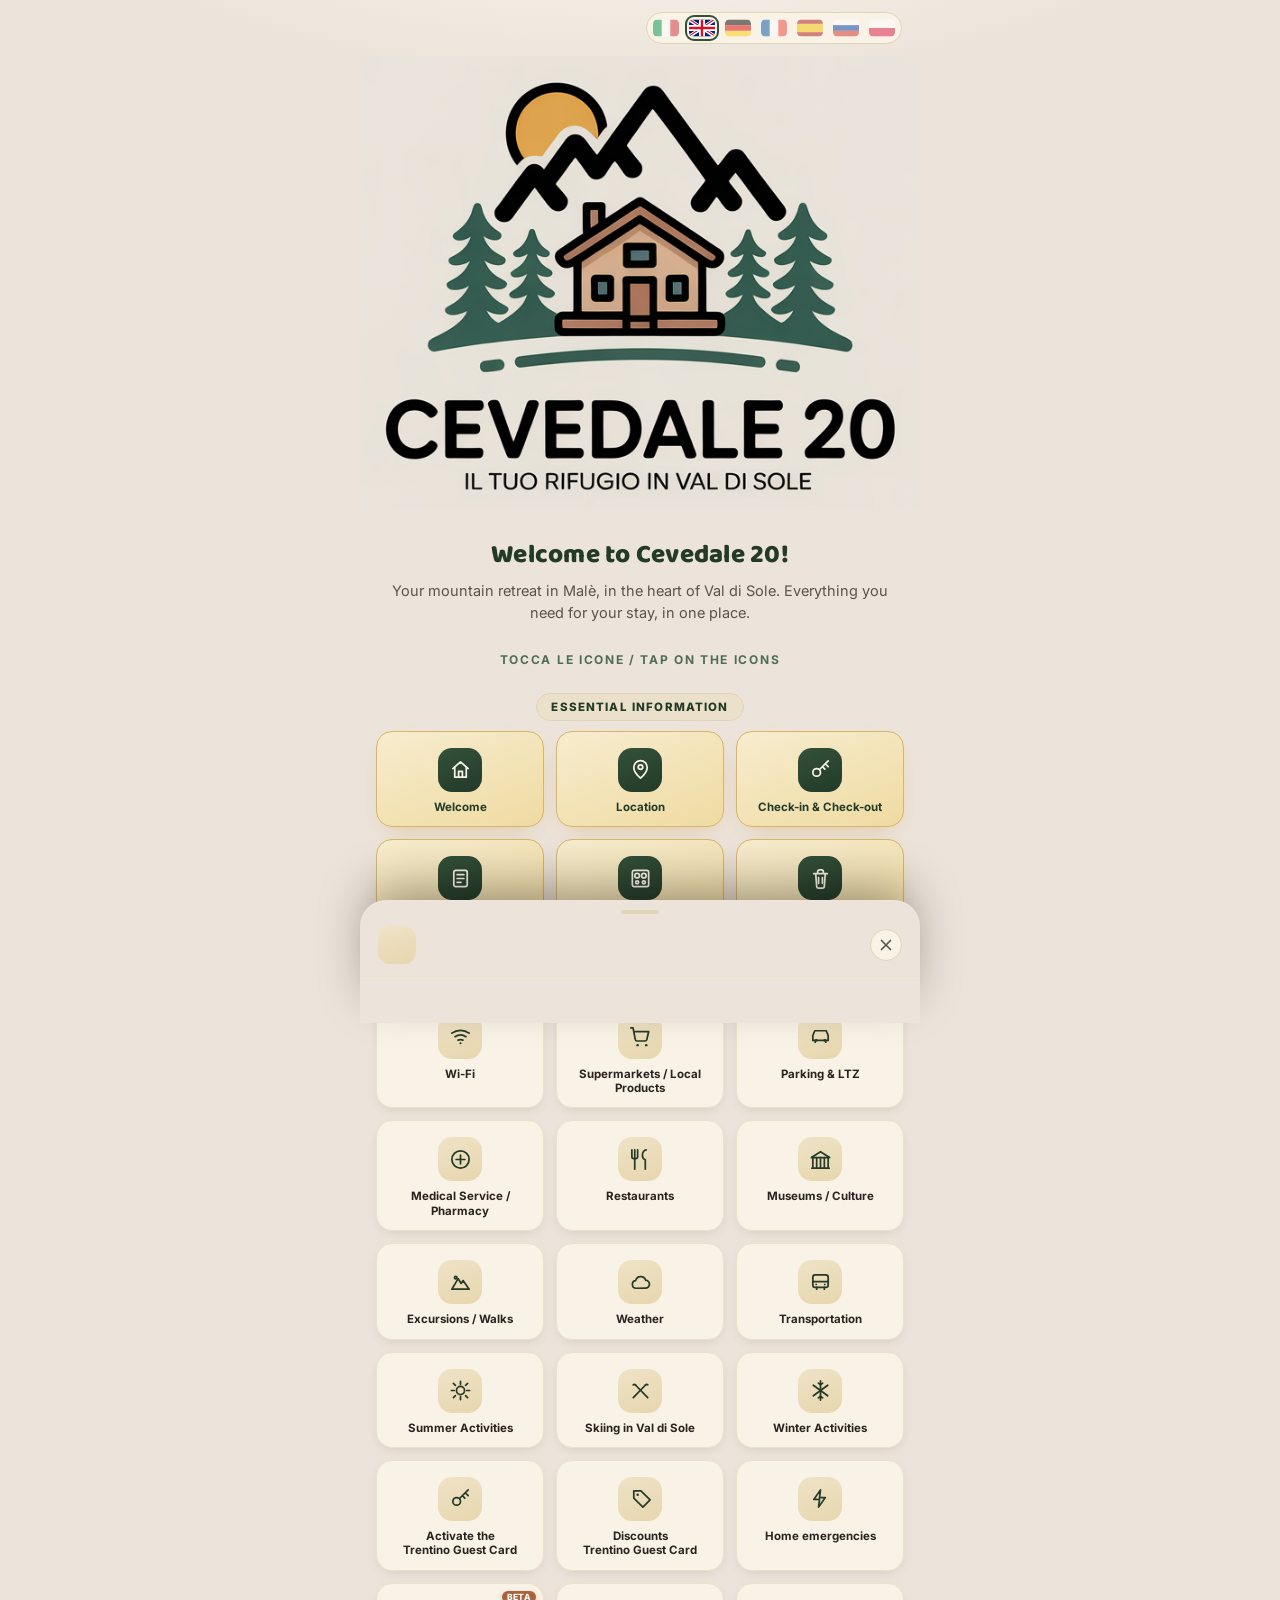
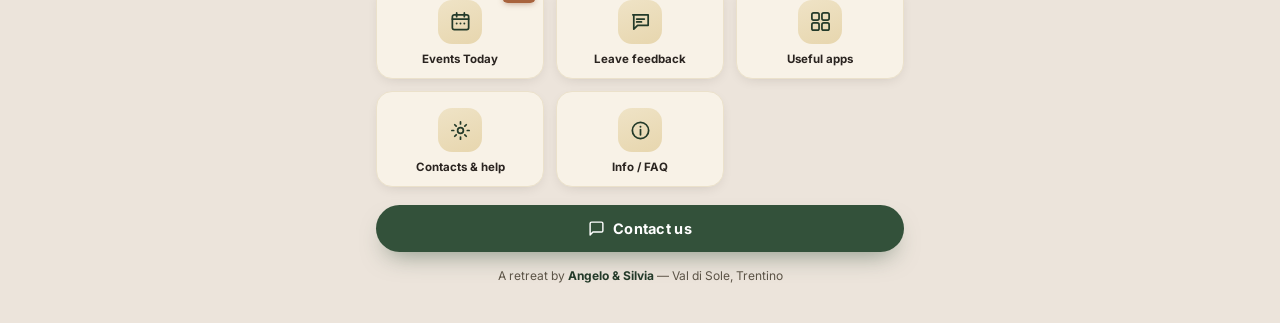
==== commit 8c394603: "Add files via upload" ====
--- a/index.html
+++ b/index.html
@@ -499,9 +499,11 @@
 const LANGS = [
   {code:'it', name:'Italiano', flag:'<svg viewBox="0 0 70 46" xmlns="http://www.w3.org/2000/svg"><clipPath id="clipIt"><rect width="70" height="46" rx="7"/></clipPath><g clip-path="url(#clipIt)"><rect width="70" height="46" fill="#fff"/><rect width="23.3" height="46" fill="#009246"/><rect x="46.6" width="23.4" height="46" fill="#CE2B37"/></g></svg>'},
   {code:'en', name:'English', flag:'<svg viewBox="0 0 70 46" xmlns="http://www.w3.org/2000/svg"><clipPath id="clipGb"><rect width="70" height="46" rx="7"/></clipPath><g clip-path="url(#clipGb)"><rect width="70" height="46" fill="#00247d"/><path d="M0,0 L70,46 M70,0 L0,46" stroke="#fff" stroke-width="9"/><path d="M0,0 L70,46" stroke="#cf142b" stroke-width="3" transform="translate(1.6,0)"/><path d="M70,0 L0,46" stroke="#cf142b" stroke-width="3" transform="translate(-1.6,0)"/><path d="M35,0 V46 M0,23 H70" stroke="#fff" stroke-width="16"/><path d="M35,0 V46 M0,23 H70" stroke="#cf142b" stroke-width="6.5"/></g></svg>'},
-  {code:'de', name:'Deutsch', flag:'<svg viewBox="0 0 70 46" xmlns="http://www.w3.org/2000/svg"><clipPath id="clipDe"><rect width="70" height="46" rx="7"/></clipPath><g clip-path="url(#clipDe)"><rect width="70" height="46" fill="#FFCE00"/><rect width="70" height="30.7" fill="#000"/><rect width="70" height="15.3" fill="#D00"/></g></svg>'},
+  {code:'de', name:'Deutsch', flag:'<svg viewBox="0 0 70 46" xmlns="http://www.w3.org/2000/svg"><clipPath id="clipDe"><rect width="70" height="46" rx="7"/></clipPath><g clip-path="url(#clipDe)"><rect width="70" height="15.33" y="0" fill="#000"/><rect width="70" height="15.33" y="15.33" fill="#D00"/><rect width="70" height="15.34" y="30.66" fill="#FFCE00"/></g></svg>'},
   {code:'fr', name:'Français', flag:'<svg viewBox="0 0 70 46" xmlns="http://www.w3.org/2000/svg"><clipPath id="clipFr"><rect width="70" height="46" rx="7"/></clipPath><g clip-path="url(#clipFr)"><rect width="70" height="46" fill="#fff"/><rect width="23.3" height="46" fill="#0055A4"/><rect x="46.6" width="23.4" height="46" fill="#EF4135"/></g></svg>'},
   {code:'es', name:'Español', flag:'<svg viewBox="0 0 70 46" xmlns="http://www.w3.org/2000/svg"><clipPath id="clipEs"><rect width="70" height="46" rx="7"/></clipPath><g clip-path="url(#clipEs)"><rect width="70" height="46" fill="#AA151B"/><rect y="11.5" width="70" height="23" fill="#F1BF00"/></g></svg>'},
+  {code:'ru', name:'Русский', flag:'<svg viewBox="0 0 70 46" xmlns="http://www.w3.org/2000/svg"><clipPath id="clipRu"><rect width="70" height="46" rx="7"/></clipPath><g clip-path="url(#clipRu)"><rect width="70" height="15.33" y="0" fill="#fff"/><rect width="70" height="15.33" y="15.33" fill="#0039A6"/><rect width="70" height="15.34" y="30.66" fill="#D52B1E"/></g></svg>'},
+  {code:'pl', name:'Polski', flag:'<svg viewBox="0 0 70 46" xmlns="http://www.w3.org/2000/svg"><clipPath id="clipPl"><rect width="70" height="46" rx="7"/></clipPath><g clip-path="url(#clipPl)"><rect width="70" height="23" y="0" fill="#fff"/><rect width="70" height="23" y="23" fill="#DC143C"/></g></svg>'},
 ];
 
 const MAPS = {
@@ -6303,12 +6305,2328 @@
       }
     }
   },
+  ru: {
+    title:'Добро пожаловать в Cevedale 20!',
+    subtitle:'Ваше горное убежище в Мале, в самом сердце Валь-ди-Соле. Всё необходимое для вашего отдыха в одном месте.',
+    hint:'Tocca le icone / tap on the icons',
+    cta:'Связаться с нами',
+    hostline:'Приют от <b>Анджело и Сильвии</b> — Валь-ди-Соле, Трентино',
+    sheetContactTitle:'Связаться с нами',
+    closeLabel:'Закрыть',
+    essentialLabel:'Основная информация',
+    usefulLabel:'Полезные советы для вашего отдыха',
+    nav:[
+      {id:'welcome', icon:'home', label:'Добро пожаловать'},
+      {id:'location', icon:'pin', label:'Расположение'},
+      {id:'checkin', icon:'key', label:'Заезд и выезд'},
+      {id:'rules', icon:'rules', label:'Правила дома'},
+      {id:'appliances', icon:'stove', label:'Кухня'},
+      {id:'waste', icon:'trash', label:'Утилизация отходов'},
+      {id:'wifi', icon:'wifi', label:'Wi‑Fi'},
+      {id:'shopping', icon:'cart', label:'Супермаркеты / Местные продукты'},
+      {id:'parking', icon:'car', label:'Парковка и зона ограниченного движения'},
+      {id:'medical', icon:'medical', label:'Медицинская служба / Аптека'},
+      {id:'restaurants', icon:'utensils', label:'Рестораны'},
+      {id:'museums', icon:'museum', label:'Музеи / Культура'},
+      {id:'excursions', icon:'mountain', label:'Экскурсии / Прогулки'},
+      {id:'weather', icon:'cloud', label:'Погода'},
+      {id:'transport', icon:'bus', label:'Транспорт'},
+      {id:'summerActivities', icon:'sun', label:'Летние мероприятия'},
+      {id:'skiing', icon:'skis', label:'Катание на лыжах в Валь-ди-Соле'},
+      {id:'winterActivities', icon:'snow', label:'Зимние мероприятия'},
+      {id:'activateGuestCard', icon:'key', label:'Активировать<br>Trentino Guest Card'},
+      {id:'discounts', icon:'tag', label:'Скидки<br>Trentino Guest Card'},
+      {id:'emergency', icon:'bolt', label:'Аварийные ситуации в доме'},
+      {id:'eventsToday', icon:'calendar', label:'События сегодня', beta:true},
+      {id:'guestbook', icon:'chat', label:'Оставить отзыв'},
+      {id:'usefulApps', icon:'appsGrid', label:'Полезные приложения'},
+      {id:'contacts', icon:'gear', label:'Контакты и помощь'},
+      {id:'faq', icon:'info', label:'Инфо / Вопросы'},
+    ],
+    sections:{
+      welcome:{
+        title:'Добро пожаловать',
+        blocks:[
+          {t:'p', text:'Уважаемые гости, добро пожаловать в Валь-ди-Соле! Мы Анджело и Сильвия, и мы рады принять вас в <b>Cevedale 20</b>, вашем приюте в Мале.'},
+          {t:'p', text:'Этот небольшой цифровой гид содержит всё необходимое для вашего пребывания: как добраться до квартиры, как в неё попасть, правила дома, утилизацию отходов и множество советов, как лучше провести время в долине.'},
+          {t:'note', text:'Нажмите на значок на главном экране, чтобы открыть нужный раздел. Вы можете вернуться на главную в любой момент, нажав стрелку назад или закрыв панель.'},
+          {t:'p', text:'Желаем вам отдыха, полного свежего воздуха, гор и расслабления!'},
+        ]
+      },
+      eventsToday:{
+        title:'События сегодня',
+        blocks:[
+          {t:'warn', text:'⚠️ <b>Этот раздел находится в стадии БЕТА-тестирования</b>: он может содержать ошибки во времени или местах проведения. Пожалуйста, сверяйте информацию с официальной брошюрой туристического офиса Валь-ди-Соле (APT), доступной в информационном офисе или для скачивания онлайн.'},
+          {t:'link', icon:'pin', label:'Туристический офис APT — Via Marconi 7, Malè', url:'https://www.google.com/maps/search/?api=1&query='+encodeURIComponent('Via Marconi 7, Malè')},
+          {t:'link', icon:'phone', label:'Позвонить в туристический офис — +39 0463 901280', url:'tel:+390463901280'},
+          {t:'link', icon:'globe', label:'Скачать программу мероприятий APT Val di Sole', url:'https://www.visitvaldisole.it/it/eventi'},
+          {t:'p', text:'События в Валь-ди-Соле <b>сегодня</b>, автоматически обновляемые из брошюры местного туристического офиса.'},
+          {t:'events_today'},
+          {t:'note', text:'Источник: брошюра туристического офиса Валь-ди-Соле (APT). Информация на итальянском языке и может меняться из-за погодных условий — пожалуйста, уточняйте время в местных информационных офисах перед посещением.'},
+        ]
+      },
+      location:{
+        title:'Расположение',
+        blocks:[
+          {t:'p', text:'Квартира находится в Мале, по адресу <b>Via IV Novembre 16</b>, внутри «Galleria Cevedale».'},
+          {t:'mapembed', query:'Via IV Novembre 16, 38027 Malè TN'},
+          {t:'link', icon:'pin', label:'Открыть адрес в Google Maps', url:MAPS.address},
+          {t:'h', text:'Как добраться на машине'},
+          {t:'steps', items:[
+            {num:'1', title:'Съезд с автомагистрали', text:'Съезжайте на выезде «Trento Nord – Interporto» или «S. Michele all’Adige / Mezzocorona» на <b>автомагистрали A22 Бреннер</b>.'},
+            {num:'2', title:'Следуйте указателям', text:'Следуйте указателям на Mezzolombardo, Cles, Malè (SS.42), в направлении <b>Валь-ди-Нон / Валь-ди-Соле</b>.'},
+            {num:'3', title:'Здание Cevedale', text:'Доберитесь до здания «Cevedale» по адресу Via IV Novembre 16 в Мале (TN) — см. карту выше.'},
+            {num:'4', title:'Зарезервированная парковка', text:'Припаркуйтесь на зарезервированном месте: место № 20, с правой стороны здания, в самом конце (доберитесь, обойдя здание по часовой стрелке) — подробности и фото ниже.'},
+          ]},
+          {t:'note', text:'<b>Если вы едете из Милана</b>, вы также можете рассмотреть маршрут Бергамо → SS.42 → перевал Тонале: то же время в пути, но без платных участков автомагистрали.'},
+          {t:'img', src:'images/edificio-parcheggio.jpg', alt:'Здание со входом в Galleria и парковочным местом 20', caption:'Здание, вид с улицы: слева вход в Galleria, справа парковочное место № 20'},
+          {t:'h', text:'Зарезервированная парковка'},
+          {t:'p', text:'У вас есть зарезервированное парковочное место, обозначенное жёлтыми линиями, рядом с задним правым углом здания, у таблички с номером «20». Добраться можно, обойдя здание по часовой стрелке.'},
+          {t:'img', src:'images/mappa-parcheggio.jpg', alt:'Спутниковая карта с маршрутом к зарезервированному парковочному месту', caption:'Маршрут (красным) к зарезервированному месту № 20; зелёным — бесплатные места без номера'},
+          {t:'img', src:'images/parcheggio-piazzola-20.jpg', alt:'Зарезервированное парковочное место номер 20', caption:'Зарезервированное место, отмеченное номером «20» на стене здания'},
+          {t:'p', text:'Перед входом в галерею есть дополнительные бесплатные парковочные места, обозначенные жёлтыми линиями, но без опознавательного номера.'},
+          {t:'h', text:'Вход в Galleria Cevedale'},
+          {t:'p', text:'Вход в квартиру находится внутри Galleria Cevedale, рядом с Bar Cevedale.'},
+          {t:'img', src:'images/ingresso-galleria.jpg', alt:'Лестница ко входу в Galleria Cevedale', caption:'Вход в Galleria Cevedale, рядом с Bar Cevedale'},
+          {t:'jump', to:'checkin', icon:'key', label:'Как попасть в квартиру'},
+        ]
+      },
+      checkin:{
+        title:'Заезд и выезд',
+        blocks:[
+          {t:'h', text:'Вход в Galleria Cevedale'},
+          {t:'p', text:'Вход в квартиру находится внутри Galleria Cevedale, рядом с Bar Cevedale. Адрес, карту и маршрут на машине смотрите в разделе «Расположение».'},
+          {t:'img', src:'images/ingresso-galleria.jpg', alt:'Лестница ко входу в Galleria Cevedale', caption:'Вход в Galleria Cevedale, рядом с Bar Cevedale'},
+          {t:'h', text:'Как войти'},
+          {t:'p', text:'Главная дверь галереи обычно открыта с <b>8 до 18 часов</b>: просто толкните её вперёд, чтобы попасть на лестницу. В другое время вам понадобятся ключи, чтобы её открыть.'},
+          {t:'p', text:'Поднимитесь на <b>1-й этаж</b> (также есть лифт), поверните направо в коридоре, и вы найдёте вход во вторую дверь справа — квартира 20, звонок «FLAMINI-GIANGRANDI».'},
+          {t:'img', src:'images/portone-condominio.jpg', alt:'Входная дверь здания', caption:'Входная дверь здания, на 1-м этаже'},
+          {t:'h', text:'Сейф для ключей'},
+          {t:'p', text:'Рядом с дверью вы найдёте небольшой сейф для ключей. Откройте чёрную крышку вниз, введите комбинацию (которую вам сообщат в день заезда) и поверните верхнюю ручку по часовой стрелке.'},
+          {t:'img', src:'images/cassetta-sicurezza.jpg', alt:'Инструкции по открытию сейфа для ключей', caption:'Чтобы открыть: введите 4-значный код и поверните ручку по часовой стрелке. Чтобы закрыть: поверните против часовой стрелки и верните комбинацию на 0‑0‑0‑0'},
+          {t:'p', text:'Вы найдёте 3 ключа: самый длинный открывает дверь квартиры; два коротких открывают главную дверь галереи и выходную дверь на первом этаже с правой стороны здания, к частному парковочному месту (удобно для багажа).'},
+          {t:'code', label:'Код сейфа для ключей', value:'сообщается при заезде'},
+          {t:'warn', text:'После использования закройте сейф, поверните ручку против часовой стрелки и верните комбинацию на 0‑0‑0‑0. Пожалуйста, никогда не оставляйте комбинацию, которая была вам предоставлена, на виду.'},
+          {t:'h', text:'В день вашего отъезда просим вас'},
+          {t:'list', items:[
+            'Не оставлять мусор в квартире',
+            'Положить карту утилизации отходов и пульт от телевизора обратно в деревянную подставку',
+            'Закрыть окна',
+            'Освободить квартиру до 10:00',
+            'Положить ключи от квартиры обратно в сейф',
+            'Сообщить нам о любых возникших неудобствах или проблемах',
+          ]},
+          {t:'note', text:'Если вы остались довольны, отзыв на Airbnb был бы для нас очень приятен (конечно, это совершенно необязательно) 💛'},
+        ]
+      },
+      rules:{
+        title:'Правила дома',
+        blocks:[
+          {t:'p', text:'Чтобы обеспечить приятное пребывание вам и будущим гостям, просим вас соблюдать несколько простых правил.'},
+          {t:'h', text:'Использование кухни'},
+          {t:'p', text:'Чтобы избежать перегрузки и отключения электросети, пожалуйста, <b>не используйте варочную панель одновременно</b> с другими мощными электроприборами (духовка, стиральная машина, фен, пылесос). Полные подробности в разделе «Кухня».'},
+          {t:'h', text:'Отходы'},
+          {t:'p', text:'В Мале раздельный сбор отходов обязателен. Все инструкции в разделе «Утилизация отходов».'},
+          {t:'h', text:'Курение запрещено'},
+          {t:'p', text:'В квартире запрещено курить и зажигать любой открытый огонь (например, свечи).'},
+          {t:'h', text:'Максимальное количество гостей'},
+          {t:'p', text:'Квартира может вместить максимум 4 гостей.'},
+          {t:'h', text:'Туристический налог'},
+          {t:'p', text:'Провинциальный туристический налог составляет 1 € с человека за ночь. Он взимается с гостей, проживающих в квартире, максимум за 10 последовательных ночей. Дети младше 14 лет и некоторые другие категории освобождены от налога. Если вы считаете, что имеете право на льготу, сообщите нам, чтобы мы могли применить освобождение.'},
+          {t:'jump', to:'taxExemptions', icon:'info', label:'Кто не должен платить — смотрите льготы'},
+        ]
+      },
+      wifi:{
+        title:'Wi‑Fi',
+        blocks:[
+          {t:'warn', text:'К сожалению, мы не можем предоставить Wi‑Fi соединение внутри квартиры.'},
+          {t:'h', text:'Бесплатный Wi‑Fi в центре Мале'},
+          {t:'p', text:'В нескольких шагах от квартиры вы можете воспользоваться <b>TrentinoWiFi</b> — бесплатной услугой подключения от Автономной провинции Трентино, доступной на многих площадях и в местах в центре Мале.'},
+          {t:'brand', name:'TrentinoWiFi', logo:'images/trentinowifi-logo.png', tagline:'Качественная бесплатная услуга Wi‑Fi нашего региона', url:'https://www.trentinowifi.it/'},
+          {t:'h', text:'Как это работает'},
+          {t:'list', items:[
+            'Найдите сеть «TrentinoWiFi» среди доступных Wi‑Fi сетей на вашем телефоне или компьютере',
+            'В первый раз выполните краткую бесплатную регистрацию',
+            'После регистрации вы будете автоматически подключаться везде в Трентино, где доступен сигнал TrentinoWiFi',
+            'Просмотр бесплатный, без ограничения по времени и без рекламы',
+          ]},
+          {t:'note', text:'Для поддержки по услуге TrentinoWiFi: бесплатный номер 800 22 80 40, с понедельника по пятницу, с 8:00 до 17:00.'},
+          {t:'link', icon:'wifi', label:'Перейти на сайт TrentinoWiFi', url:'https://www.trentinowifi.it/'},
+        ]
+      },
+      appliances:{
+        title:'Кухня',
+        blocks:[
+          {t:'h', text:'Индукционная варочная панель'},
+          {t:'p', text:'Варочная панель индукционная. В шкафу рядом с холодильником вы найдёте кастрюли, сковороды и антипригарные сковороды, совместимые с ней. Кофеварка Barazzoni также совместима с индукционной панелью (но не должна использоваться на мощности выше 5, иначе появится ошибка).'},
+          {t:'warn', text:'ВАЖНО: чтобы избежать перегрузки и отключения электросети, пожалуйста, не используйте варочную панель одновременно с другими мощными электроприборами (духовка, стиральная машина, фен, пылесос).'},
+          {t:'p', text:'Рекомендуем использовать не более двух конфорок одновременно, с общей мощностью на дисплее не выше 10‑12 (например: конфорка с кастрюлей воды на 6‑7, сковорода с соусом на 5‑4).'},
+          {t:'img', src:'images/cucina-induzione-en.jpg', alt:'Органы управления индукционной варочной панели', caption:'Основные органы управления варочной панелью'},
+          {t:'p', text:'Выше вы найдёте основные органы управления варочной панелью. Полная инструкция находится в центральном ящике шкафа с телевизором в гостиной.'},
+          {t:'note', text:'Если на дисплее появляется «Lo», значит вы случайно включили блокировку безопасности. Чтобы разблокировать, просто удерживайте символ КЛЮЧ несколько секунд.'},
+          {t:'img', src:'images/cucina-simbolo-chiave.jpg', alt:'Символ в форме ключа на варочной панели', caption:'Символ КЛЮЧ, который нужно удерживать для разблокировки панели'},
+          {t:'jump', to:'emergency', icon:'bolt', label:'Если выбило электросчётчик, см. «Аварийные ситуации в доме»'},
+        ]
+      },
+      emergency:{
+        title:'Аварийные ситуации в доме',
+        blocks:[
+          {t:'h', text:'Если пропало электричество'},
+          {t:'p', text:'Вы можете восстановить его с помощью выключателей рядом с входной дверью, или с помощью выключателя главного счётчика, расположенного в комнате на цокольном этаже: выйдя из лифта на этаже -1, это первая дверь справа.'},
+          {t:'img', src:'images/emergenza-stanza-contatori.jpg', alt:'Коридор на этаже -1 с дверью в комнату со счётчиками', caption:'Выйдя из лифта на этаже -1, дверь в комнату со счётчиками находится прямо справа'},
+          {t:'p', text:'Счётчик находится вверху справа, обозначен номером «20» и табличкой «FLAMINI-GIANGRANDI».'},
+          {t:'img', src:'images/emergenza-contatore.jpg', alt:'Электросчётчик № 20 в комнате со счётчиками', caption:'Счётчик № 20, вверху справа в ряду'},
+          {t:'h', text:'Огнетушитель'},
+          {t:'p', text:'Находится в низком деревянном ящике между камином и одноместным креслом. Достаточно поднять крышку.'},
+          {t:'warn', text:'Огнетушитель — это устройство безопасности, которое следует использовать только в случае реальной чрезвычайной ситуации: неправильное использование причиняет необратимый ущерб мебели и полам, стоимость восстановления которых будет полностью возложена на гостя.'},
+          {t:'h', text:'Полезные номера'},
+          {t:'p', text:'При любой медицинской, пожарной или другой чрезвычайной ситуации звоните <b>112</b> (единый европейский номер экстренной помощи). Другие контакты в разделе «Контакты и помощь».'},
+          {t:'jump', to:'medical', icon:'medical', label:'Нужен врач? См. «Медицинская служба»'},
+        ]
+      },
+      medical:{
+        title:'Медицинская служба / Аптека',
+        blocks:[
+          {t:'h', text:'Медицинская служба для туристов — Валь-ди-Соле'},
+          {t:'note', text:'Работает с <b>1 июля</b> по <b>31 августа 2026</b>, с понедельника по пятницу, с 8:00 до 20:00. Вне этого периода или времени обращайтесь в дежурную службу (116117), указанную ниже.'},
+          {t:'p', text:'Стоимость: <b>30 €</b> за приём в амбулатории, <b>40 €</b> за визит на дом. Производственные травмы освобождены от оплаты первой помощи.'},
+          {t:'warn', text:'Требуется предварительная запись: звоните врачу с 8:00–9:00 или с 14:00–15:00 (кроме экстренных случаев). При наличии респираторных симптомов надевайте хирургическую маску при входе в амбулаторию.'},
+          {t:'h', text:'Амбулатории (рабочие дни)'},
+          {t:'place',
+            name:'Мале — Poliambulatorio',
+            address:'Via IV Novembre, 8 — Malè (TN)',
+            desc:'Понедельник и среда: 9:00–11:00<br>Вторник и четверг: 15:00–17:00',
+            mapsQuery:'Poliambulatorio Malè APSS, Via IV Novembre 8, Malè', mapsLabel:'Карта', phone:'+393358240557', phoneDisplay:'335 824 0557'
+          },
+          {t:'place',
+            name:'Меццана — Муниципальная амбулатория',
+            address:'Via IV Novembre, 75 — Mezzana (TN)',
+            desc:'Понедельник и пятница: 15:00–17:00<br>Вторник и четверг: 9:00–11:00',
+            mapsQuery:'Ambulatorio Comunale, Via IV Novembre 75, Mezzana TN', mapsLabel:'Карта', phone:'+393358240557', phoneDisplay:'335 824 0557'
+          },
+          {t:'place',
+            name:'Коголо — Муниципальная амбулатория',
+            address:'Cogolo di Peio (TN)',
+            desc:'Среда: 15:00–17:00<br>Пятница: 9:00–11:00',
+            mapsQuery:'Ambulatorio Comunale Cogolo di Peio TN', mapsLabel:'Карта', phone:'+393358240557', phoneDisplay:'335 824 0557'
+          },
+          {t:'note', text:'Один и тот же номер (335 824 0557) используется для записи как на приём в амбулатории, так и на визит на дом, во всех трёх учреждениях.'},
+          {t:'h', text:'Ночью, в выходные и 15 августа'},
+          {t:'p', text:'Ночью, по субботам, воскресеньям и 15 августа обращайтесь в дежурную медицинскую службу <b>только в экстренных случаях</b>.'},
+          {t:'contact', name:'Дежурная медицинская служба', sub:'Centrale Operativa Unificata', phone:'116117', email:''},
+          {t:'h', text:'Аптека'},
+          {t:'place',
+            name:'Farmacia Tomasi',
+            address:'Piazza Dante, 1 — 38027 Malè (TN)',
+            desc:'В самом центре Мале.',
+            mapsQuery:'Farmacia Tomasi, Piazza Dante 1, Malè', mapsLabel:'Карта', phone:'+390463901131', phoneDisplay:'0463 901131',
+            hours:[
+            ['Пн–Сб','8:30–12:30 · 15:30–19:30'],
+            ['Воскресенье','Закрыто (кроме дежурств)'],
+          ], email:'farmacia.dr.tomasi@gmail.com', url:'https://farmaciatomasi.com/', urlLabel:'farmaciatomasi.com'
+          },
+        ]
+      },
+      waste:{
+        title:'Утилизация отходов',
+        blocks:[
+          {t:'p', text:'В Мале действует <b>обязательная</b> система раздельного сбора отходов с прямой сдачей в центр сбора. Просим вас ответственно относиться к утилизации отходов.'},
+          {t:'h', text:'Органические отходы'},
+          {t:'p', text:'Вы можете свободно опорожнять пакет с органическими отходами в коричневые контейнеры у входа в Poliambulatorio, примерно в 20 метрах от квартиры.'},
+          {t:'img', src:'images/rifiuti-bidoni.jpg', alt:'Контейнеры для органических отходов и пункт сбора несортированных отходов', caption:'Коричневые контейнеры для органических отходов и рядом пункт сбора несортированных отходов у входа в Poliambulatorio'},
+          {t:'warn', text:'Внимание: нужно поднимать маленькую круглую крышку, а не большую квадратную.'},
+          {t:'h', text:'Несортированные отходы'},
+          {t:'p', text:'В том же месте есть каменный колокол для сбора несортированных отходов, который открывается картой, которую вы найдёте в деревянной подставке на шкафу с телевизором в гостиной.'},
+          {t:'img', src:'images/rifiuti-espositore.jpg', alt:'Деревянная подставка с картой отходов и пультом от телевизора', caption:'Подставка в гостиной: здесь вы найдёте карту отходов и пульт от телевизора (пожалуйста, верните их сюда при выезде). Карта «PERCHÉ» с помощью бесконтактного датчика открывает коллектор несортированных отходов и контейнеры Ecoisola. Её всегда нужно предъявлять персоналу центра переработки материалов.'},
+          {t:'note', text:'Сдача несортированных отходов ограничена муниципалитетом: делайте это не более 2‑3 раз в неделю (рекомендуем вкладывать по 2 пакета одновременно).'},
+          {t:'img', src:'images/rifiuti-mappa.jpg', alt:'Карта с расположением контейнеров для органических отходов и коллектора несортированных отходов', caption:'Контейнеры для органических отходов и коллектор несортированных отходов находятся вдоль Via IV Novembre, в нескольких шагах от квартиры'},
+          {t:'h', text:'Пластик, бумага и стекло'},
+          {t:'p', text:'Их необходимо правильно рассортировать и отвезти в центр переработки материалов Мале, используя ту же карту.'},
+          {t:'link', icon:'pin', label:'Центр переработки материалов — Google Maps', url:MAPS.crm},
+          {t:'p', text:'Телефон центра переработки материалов: <a href="tel:+390463901253">+39 0463 901253</a>'},
+          {t:'hours', rows:[
+            ['Понедельник','закрыто (см. Eco Isola)'],
+            ['Вторник','8:30–12:00 · 14:00–17:30'],
+            ['Среда','8:30–12:00 · 14:00–17:30'],
+            ['Четверг','8:30–12:00 · 14:00–17:30'],
+            ['Пятница','закрыто (см. Eco Isola)'],
+            ['Суббота','8:30–12:00 · 14:00–17:30'],
+            ['Воскресенье','закрыто (см. Eco Isola)'],
+          ]},
+          {t:'h', text:'Eco Isola'},
+          {t:'img', src:'images/rifiuti-ecoisola.jpg', alt:'Контейнеры Eco Isola для бумаги, смешанной упаковки и стекла', caption:'Контейнеры Eco Isola, установленные прямо за пределами центра переработки материалов'},
+          {t:'p', text:'Установленная прямо за пределами центра переработки материалов, она принимает бумагу и картон, лёгкую упаковку и стекло даже в дни закрытия центра. Активна только <b>в дни закрытия центра</b>, автоматически отключаясь в 22:00. Контейнеры открываются картой отходов, приложив её к бесконтактному датчику.'},
+          {t:'note', text:'Вам не обязательно посещать центр переработки каждый день — вы можете сделать это в последний (или предпоследний) день вашего пребывания, в зависимости от часов работы центра переработки материалов или Ecoisola; это не займёт более 10 минут.'},
+        ]
+      },
+      parking:{
+        title:'Парковка и зона ограниченного движения',
+        blocks:[
+          {t:'p', text:'Ваше зарезервированное парковочное место, обозначенное жёлтыми линиями, находится рядом с задним правым углом здания, у таблички с номером «20». Добраться можно, обойдя здание по часовой стрелке.'},
+          {t:'img', src:'images/parcheggio-piazzola-20.jpg', alt:'Зарезервированное парковочное место номер 20', caption:'Зарезервированное место, отмеченное номером «20» на стене здания'},
+          {t:'p', text:'Перед галереей есть дополнительные бесплатные места, обозначенные жёлтыми линиями и без опознавательного номера.'},
+          {t:'link', icon:'pin', label:'Открыть местоположение в Google Maps', url:MAPS.address},
+          {t:'h', text:'Зоны ограниченного движения'},
+          {t:'p', text:'В Мале (и во всей Валь-ди-Соле) нет постоянных зон ограниченного движения (ZTL) и электронных пропускных пунктов. В каждом населённом пункте есть пешеходные зоны, но обычно они огорожены, поэтому случайно въехать туда практически невозможно.'},
+          {t:'h', text:'Закрытие движения в Валь-ди-Рабби'},
+          {t:'p', text:'С <b>27 июня по 6 сентября</b>, с 9:45 до 17:00, провинциальная дорога закрывается у Plazze dei Forni, где есть большая платная парковка. В верхнюю часть Валь-ди-Рабби можно попасть только пешком, на велосипеде или на шаттлах парка (Stelviobus).'},
+          {t:'warn', text:'Внимание: некоторые линии (2‑3‑4) имеют ограниченное количество мест и требуют телефонного бронирования не позднее предыдущего дня, звоня по номеру <a href="tel:+393466726120">346 672 6120</a>, с 9:00 до 17:00.'},
+          {t:'p', text:'Проезжая до 9:45, вы можете добраться до парковки AL PLAN (идеально для посещения Тибетского моста) или парковки COLER (для водопадов Saent).'},
+          {t:'link', icon:'bus', label:'Маршруты и расписание Stelviobus (PDF)', url:'https://www.visitvaldisole.it/website_files/trasporti/Stelviobus.pdf'},
+        ]
+      },
+      faq:{
+        title:'Инфо / Вопросы',
+        blocks:[
+          {t:'h', text:'В какое время я могу заехать/выехать?'},
+          {t:'p', text:'Если иное не согласовано с хозяевами, заезд ожидается между 12:00 и 18:00, так как в это время дверь галереи остаётся открытой. Если вы планируете приехать позже 18:00, пожалуйста, сообщите нам: мы организуем, чтобы кто-то был на месте, чтобы впустить вас. Выезд необходим до 10:00, но если вам нужно больше времени, сообщите нам — мы постараемся пойти вам навстречу.'},
+          {t:'jump', to:'checkin', icon:'key', label:'Раздел «Заезд и выезд»'},
+          {t:'h', text:'Можно ли приводить домашних животных?'},
+          {t:'p', text:'Да, максимум одно животное. Гости обязаны предоставить собственный лоток/поддон.'},
+          {t:'h', text:'Есть ли лифт?'},
+          {t:'p', text:'Да — помимо лестницы, доступен лифт до 1-го этажа квартиры.'},
+          {t:'h', text:'Куда выбрасывать мусор?'},
+          {t:'p', text:'Все подробности, карты и часы работы вы найдёте в разделе «Утилизация отходов».'},
+          {t:'jump', to:'waste', icon:'trash', label:'Раздел «Утилизация отходов»'},
+          {t:'h', text:'Есть ли стиральная машина?'},
+          {t:'p', text:'Да, она доступна для использования. В ванной комнате вы также найдёте сушилку на улице и моющее средство.'},
+          {t:'h', text:'Где я могу найти туристическую информацию?'},
+          {t:'p', text:'В туристическом информационном офисе Мале, в центре города, на первом этаже муниципального здания, вы найдёте всю информацию и брошюры, необходимые для того, чтобы максимально использовать ваш отдых.'},
+          {t:'place',
+            name:'Туристический информационный офис Мале',
+            address:'Piazza Regina Elena, 75 — 38027 Malè (TN)',
+            desc:'Открыт каждый день (закрыт 25 дек.), 8:30–12:30 · 14:30–18:30. Часы работы могут меняться по организационным причинам.',
+            mapsQuery:'Piazza Regina Elena 75, Malè', mapsLabel:'Карта', phone:'+390463901280', phoneDisplay:'0463 901280'
+          },
+          {t:'place',
+            name:'Azienda per il Turismo Val di Sole',
+            address:'Via Marconi, 7 — 38027 Malè (TN)',
+            desc:'Открыт для посетителей с понедельника по пятницу, 9:00–12:00 · 14:00–17:00.',
+            mapsQuery:'Via Marconi 7, Malè', mapsLabel:'Карта', phone:'+390463901280', phoneDisplay:'0463 901280'
+          },
+        ]
+      },
+      excursions:{
+        title:'Экскурсии / Прогулки',
+        blocks:[
+          {t:'p', text:'Валь-ди-Соле — это ворота к двум крупным природным паркам: <b>Национальному парку Стельвио</b> и <b>Природному парку Adamello Brenta</b> — рай для пеших прогулок, велоспорта и отдыха на природе.'},
+          {t:'note', text:'В туристическом информационном офисе Мале вы можете получить очень подробные брошюры о походах и прогулках в Валь-ди-Соле (адрес и часы работы в разделе «Контакты и помощь»).'},
+          {t:'jump', to:'contacts', icon:'pin', label:'Туристический информационный офис — адрес и часы работы'},
+          {t:'link', icon:'mountain', label:'Скачать брошюру WALK (PDF)', url:'https://www.visitvaldisole.it/website_files/cataloghi/walk-passeggiate.pdf'},
+          {t:'link', icon:'mountain', label:'Скачать брошюру TREK — Экскурсии (PDF)', url:'https://www.visitvaldisole.it/website_files/cataloghi/trek-escursioni.pdf'},
+          {t:'h', text:'Наши рекомендации, подходящие и для семей'},
+          {t:'p', text:'Вот несколько направлений, которые мы с удовольствием рекомендуем: лёгкие и подходящие также для детей.'},
+          {t:'place', name:'Тибетский мост (Ponte Tibetano)', tag:'Лёгкий · подходит для семей',
+            address:'Val di Rabbi (TN)',
+            desc:'Впечатляющий подвесной мост длиной 100 метров и высотой около 60 метров, внутри Национального парка Стельвио, в Валь-ди-Рабби.',
+            img:'images/escursioni-ponte-tibetano.jpg',
+            mapsQuery:'Ponte Tibetano Val di Rabbi', mapsLabel:'Карта'
+          },
+          {t:'steps', items:[
+            {num:'1', title:'Отправная точка', text:'Парковка <b>AL PLAN</b> — самая удобная отправная точка, чтобы добраться до моста пешком.'},
+            {num:'2', title:'Время доступа', text:'Чтобы доехать до парковки на машине, нужно проехать <b>до 9:45</b>, из-за закрытия движения в Валь-ди-Рабби (подробности ниже).'},
+            {num:'3', title:'Оплата парковки', text:'Парковка платная: принимаются как монеты, так и бесконтактные кредитные карты.'},
+          ]},
+          {t:'link', icon:'pin', label:'Парковка AL PLAN — Google Maps', url:'https://maps.app.goo.gl/RXmXb3xVTxcWMSKx8'},
+          {t:'note', text:'Альтернативно вы можете добраться до парковки AL PLAN на <b>линии 1 Stelviobus</b> (остановка «Plan»), отправление от «Plazze dei Forni» каждые 15 минут, с 10:00 до 12:30 и с 15:30.'},
+          {t:'jump', to:'parking', icon:'car', label:'Читать подробности о закрытии движения в Валь-ди-Рабби'},
+          {t:'place', name:'Водопады Saent (Cascate di Saent)', tag:'Средняя сложность · ~400 м подъёма',
+            address:'Val di Rabbi (TN)',
+            desc:'Одни из самых красивых водопадов Трентино, до которых можно добраться по маршруту средней сложности через лес с перепадом высот около 400 метров.',
+            img:'images/escursioni-cascate-saent.jpg',
+            mapsQuery:'Cascate di Saent Val di Rabbi', mapsLabel:'Карта'
+          },
+          {t:'steps', items:[
+            {num:'1', title:'Отправная точка', text:'Парковка <b>COLER</b> — самая удобная отправная точка, чтобы добраться до водопадов пешком.'},
+            {num:'2', title:'Время доступа', text:'Чтобы доехать до парковки на машине, нужно проехать <b>до 9:45</b>, из-за закрытия движения в Валь-ди-Рабби (подробности ниже).'},
+            {num:'3', title:'Оплата парковки', text:'Парковка платная, <b>только наличными</b>: возможности оплаты картой нет.'},
+          ]},
+          {t:'link', icon:'pin', label:'Парковка COLER — Google Maps', url:'https://maps.app.goo.gl/FtBDaG6KFGcJLETM8'},
+          {t:'note', text:'Альтернативно вы можете добраться до парковки COLER на <b>линии 1 Stelviobus</b> (остановка «Coler»), отправление от «Plazze dei Forni» каждые 15 минут, с 10:00 до 12:30 и с 15:30.'},
+          {t:'jump', to:'parking', icon:'car', label:'Читать подробности о закрытии движения в Валь-ди-Рабби'},
+          {t:'note', text:'Совет: мы рекомендуем кольцевой маршрут — подняться по правой стороне ручья и спуститься по противоположной стороне.'},
+          {t:'place', name:'Bosco Derniga', tag:'Лёгкий · подходит для семей',
+            address:'Ossana (TN)',
+            desc:'Исторический путь ведёт к прекрасному ботаническому саду в лесу, где информационные щиты и интерактивные игры создают уникальный и увлекательный опыт. Bosco Derniga — идеальное направление для семей и детей: оазис спокойствия, где можно провести расслабляющий день, окружённый зеленью и ароматом пышных лесов массива Adamello-Presanella. Здесь также живёт дружелюбная пара альпак, «Creme» и «Caramel», которых можно покормить.',
+            img:'images/escursioni-bosco-derniga.jpg',
+            mapsQuery:'Bosco Derniga Ossana', mapsLabel:'Карта'
+          },
+          {t:'link', icon:'pin', label:'Рекомендуемая парковка — Google Maps', url:'https://maps.app.goo.gl/bJQRQFuncHefzG686'},
+          {t:'place', name:'Valpiana / Lago dei Caprioli', tag:'Лёгкий · подходит для семей',
+            address:'Val di Sole (TN)',
+            desc:'Приятная прогулка, соединяющая Valpiana с Lago dei Caprioli, подходит для всей семьи. Вы можете выбрать, с какой из двух точек начать.',
+            img:'images/escursioni-lago-dei-caprioli.jpg',
+            mapsQuery:'Lago dei Caprioli Valpiana', mapsLabel:'Карта'
+          },
+          {t:'h', text:'Начало от Valpiana'},
+          {t:'p', text:'Платная парковка (5 €) недалеко от Valpiana.'},
+          {t:'link', icon:'pin', label:'Парковка Valpiana — Google Maps', url:'https://maps.app.goo.gl/PeFMh3z49wtnchJt9'},
+          {t:'h', text:'Начало от Lago dei Caprioli'},
+          {t:'p', text:'Тропа начинается от парковки, расположенной примерно в 400 метрах от озера.'},
+          {t:'link', icon:'pin', label:'Парковка Lago dei Caprioli — Google Maps', url:'https://maps.app.goo.gl/Q7oUAsyoRp5uZVYw6'},
+          {t:'p', text:'Чтобы добраться до этой парковки, можно воспользоваться <b>Lakebus</b> (Pellizzano – Lago dei Caprioli), который курсирует с 4 июля по 30 августа, требуется бронирование. Тариф 3,00 €, снижен до 2,00 € с Guest Card.'},
+          {t:'link', icon:'pin', label:'Остановка Pellizzano (Parco Sama) — Google Maps', url:'https://maps.app.goo.gl/qnCEZ88Jefo7BrFy6'},
+          {t:'link', icon:'key', label:'Забронировать место на Lakebus', url:'https://valdisole.openmove.com/'},
+          {t:'p', text:'Альтернативно, вы можете доехать прямо до парковки на машине: количество мест ограничено* и требуется предварительное бронирование. Стоимость: полный день (9:00–19:00) 20 €, вторая половина дня (12:00–19:00) 10 €.'},
+          {t:'link', icon:'car', label:'Забронировать парковочное место у Lago dei Caprioli', url:'https://valdisole-parkings.openmove.com/'},
+          {t:'note', text:'*Если вы хотите добраться до Rifugio Alpino Fazon, Azienda Agricola Florovivaistica Oga Casanova или Berry Farm, свяжитесь напрямую с владельцем: он выдаст вам бесплатный пропуск на свою парковку (контакты в разделе «Транспорт»).'},
+          {t:'place', name:'Водопады Nardis (Cascate di Nardis)', tag:'Лёгкий · подходит для семей',
+            address:'Madonna di Campiglio (TN)',
+            desc:'Один из самых известных водопадов Трентино, с широким падением воды, легко доступным пешком.',
+            img:'images/escursioni-Cascate-Nardis.jpg',
+            mapsQuery:'Cascate di Nardis Madonna di Campiglio', mapsLabel:'Карта'
+          },
+          {t:'link', icon:'pin', label:'Парковка Cascate di Nardis — Google Maps', url:'https://maps.app.goo.gl/42CNscvkkmR1CksN7'},
+          {t:'note', text:'Платная парковка (8 €). Оплата на месте или онлайн-бронирование (рекомендуется в периоды высокой посещаемости).'},
+          {t:'link', icon:'key', label:'Забронировать парковку онлайн', url:'https://book.pnab.it/it/prenota-parcheggio/val-genova/bassa-valle'},
+          {t:'p', text:'Для актуальной информации о тропах, приютах и погодных условиях на высоте рекомендуем зайти в туристический информационный офис Мале или в Туристический совет Валь-ди-Соле (APT) — см. «Контакты и помощь».'},
+        ]
+      },
+      shopping:{
+        title:'Супермаркеты / Местные продукты',
+        blocks:[
+          {t:'p', text:'Вот наши советы для покупок и дегустации местных деликатесов этого региона.'},
+          {t:'h', text:'Супермаркеты'},
+          {t:'img', src:'images/shopping-mappa-percorso.png', alt:'Карта пешего маршрута до Coop и IperPoli', caption:'Пеший маршрут от квартиры до Coop и IperPoli'},
+          {t:'place',
+            name:'Coop', tag:'Отличный гастрономический прилавок', distance:'50 метров',
+            address:'Via IV Novembre, 23 — Malè',
+            desc:'Удобен благодаря близости к квартире, с отличными продуктами на прилавке (здесь мы покупаем хлеб, мясные деликатесы и сыр перед походами), хотя по остальным товарам он несколько дороже, чем IperPoli.',
+            logo:'images/logo-coop.png',
+            mapsQuery:'Coop, Via IV Novembre 23, Malè', mapsLabel:'Карта', phone:'+390463901325', phoneDisplay:'0463 901325'
+          },
+          {t:'place',
+            name:'IperPoli', tag:'Выгодные цены, хороший ассортимент', distance:'400 метров',
+            address:'Via Molini, 29 — Malè',
+            desc:'На наш взгляд, лучший супермаркет в Мале, с широким выбором прилавков (пекарня, кондитерская, мясная лавка, рыбный отдел) и ценами, соответствующими качеству.',
+            logo:'images/logo-iperpoli.png',
+            mapsQuery:'IperPoli, Via Molini 29, Malè', mapsLabel:'Карта', phone:'+390463901046', phoneDisplay:'0463 901046'
+          },
+          {t:'h', text:'Местные продукты'},
+          {t:'place',
+            name:'Caseificio Cercen (Сыроварня Cercen)', tag:'Продукция с нулевым километражем', distance:'2 км',
+            address:'Via Nazionale, 52 — Terzolas',
+            desc:'Здесь вы найдёте высококачественные сыры по конкурентным ценам. Рекомендуем Casolét и Nostrano, изготовленные из молока местных горных пастбищ.',
+            logo:'images/logo-cercen.png',
+            mapsQuery:'Caseificio Cercen, Via Nazionale 52, Terzolas', mapsLabel:'Карта', phone:'+390463900029', phoneDisplay:'0463 900029'
+          },
+          {t:'img', src:'images/shopping-caseificio-interno.jpg', alt:'Внутри Caseificio Cercen, прилавок с сырами', caption:'Прилавок с сырами в Caseificio Cercen'},
+          {t:'place',
+            id:'barRoma',
+            name:'Caffè Pasticceria Roma', tag:'Традиционные сладости', distance:'400 метров',
+            address:'Piazza S. Maria Assunta, 3 — Malè',
+            desc:'Есть один десерт, который пахнет Трентино больше, чем любой другой: яблочный штрудель! Здесь вы найдёте лучший в Мале. Не пропустите и их яблочные пончики.',
+            img:'images/ristorante-pasticceria-roma.jpg',
+            mapsQuery:'Caffè Pasticceria Roma, Piazza Santa Maria Assunta 3, Malè', mapsLabel:'Карта', phone:'+390463901149', phoneDisplay:'0463 901149'
+          },
+        ]
+      },
+      restaurants:{
+        title:'Рестораны',
+        blocks:[
+          {t:'p', text:'Наши рекомендации, где хорошо поесть в Валь-ди-Соле.'},
+          {t:'place',
+            name:'Vecchia Canonica', tag:'Лучшая пиццерия в Мале',
+            address:'Piazza Cei, 4 — Malè',
+            desc:'Красивое заведение с панорамными окнами, рядом с квартирой. На наш взгляд, лучшая пиццерия в Мале.',
+            img:'images/ristorante-vecchia-canonica.jpg',
+            mapsQuery:'Ristorante Vecchia Canonica, Piazza Cei 4, Malè', mapsLabel:'Карта', phone:'+390463902064', phoneDisplay:'0463 902064'
+          },
+          {t:'place',
+            name:'Osteria del Bosco', tag:'Типичная кухня Трентино',
+            address:'Loc. Regazzini, 3 — Malè',
+            desc:'Расположен внутри парка приключений, это лучшее место, чтобы насладиться типичной кухней Трентино.',
+            img:'images/ristorante-osteria-bosco.jpg',
+            mapsQuery:'Osteria del Bosco, Località Regazzini 3, Malè', mapsLabel:'Карта', phone:'+393932237881', phoneDisplay:'393 223 7881'
+          },
+          {t:'place',
+            name:'La Locanda De Mauris', tag:'Пицца и местная кухня', distance:'1 км',
+            address:'Via Nazionale, 100 — Croviana',
+            desc:'Примерно в 1 км от квартиры: отличная пицца из дровяной печи и местная кухня.',
+            img:'images/ristorante-locanda-demauris.jpg',
+            mapsQuery:'La Locanda De Mauris, Via Nazionale 100, Croviana', mapsLabel:'Карта', phone:'+390463903037', phoneDisplay:'0463 903037'
+          },
+          {t:'place',
+            name:'Al Molin', tag:'Типичная кухня в Валь-ди-Рабби',
+            address:'Località Acidule, 167 — Rabbi',
+            desc:'Небольшой семейный ресторан внутри Национального парка Стельвио, в 500 метрах от термального курорта Рабби, на высоте 1260 м. Традиционные блюда Трентино, приготовленные хозяином, в тихой обстановке среди зелени, рядом с ручьём Rabbiés. Стоит посетить.',
+            img:'images/ristorante-al-molin.jpg',
+            mapsQuery:'Al Molin Ristorante, Località Acidule 167, Rabbi', mapsLabel:'Карта', phone:'+393288033042', phoneDisplay:'328 803 3042'
+          },
+          {t:'note', text:'Для «Al Molin» используйте только указанный номер мобильного телефона: старый стационарный номер больше не активен.'},
+        ]
+      },
+      museums:{
+        title:'Музеи / Культура',
+        blocks:[
+          {t:'p', text:'В Валь-ди-Соле есть музеи и экомузеи, рассказывающие о старинных ремёслах и традициях: мельницы, кузницы, лесопилки и замки, часто всё ещё действующие. Рекомендуем проверить сезонные часы работы перед посещением, так как они могут меняться из года в год.'},
+          {t:'note', text:'Если у вас есть Trentino Guest Card, покажите её при входе: большинство этих музеев предлагают скидку на билет, а в некоторых случаях даже бесплатный вход.'},
+          {t:'img', src:'images/trentino-guestcard-banner.png', alt:'Trentino Guest Card'},
+          {t:'place',
+            name:'Molino Ruatti (Мельница Ruatti)',
+            address:'Pracorno di Rabbi, 3 — 38020 Rabbi (TN)',
+            desc:'Мельница сохраняет действующие мельничные механизмы, давая посетителям представление о технике работы и знакомя с местной пищевой культурой. Также сохранён семейный дом XIX века с оригинальными комнатами и предметами.',
+            img:'images/museo-molino-ruatti.jpg',
+            mapsQuery:'Molino Ruatti, Pracorno, Rabbi TN', mapsLabel:'Карта', phone:'+390463903166', phoneDisplay:'0463 903166'
+          },
+          {t:'place',
+            name:'MMape — Музей пчелы',
+            address:'Via al Molin, 3 — 38027 Croviana (TN)',
+            desc:'Музей… сладкий, как мёд! Из звуков, запахов и вкусов, включая местный мёд для дегустации, в сопровождении гидов, готовых ответить на все вопросы о мире пчёл.',
+            img:'images/museo-mmape.jpg',
+            mapsQuery:'MMape Museo dell’ape, Via al Molin 3, Croviana', mapsLabel:'Карта', phone:'+393283285780', phoneDisplay:'328 328 5780'
+          },
+          {t:'place',
+            name:'Fucina Marinelli (Кузница Marinelli)',
+            address:'Via Trento 80 (loc. Pondasio) — 38027 Malè (TN)',
+            desc:'Редкий пример доиндустриального объекта, кузница удивляет посетителей своей невероятной способностью противостоять времени и износу: большой молот 1834 года и двойная кузница, всё ещё действующие сегодня.',
+            img:'images/museo-fucina-marinelli.jpg',
+            mapsQuery:'Fucina Marinelli, Via Trento 80, Malè', mapsLabel:'Карта', phone:'+390463900216', phoneDisplay:'0463 900216'
+          },
+          {t:'place',
+            name:'Museo della Cultura Solandra (Музей культуры Solandra)',
+            address:'Via Trento, Palazzo Ex Pretura — 38027 Malè (TN)',
+            desc:'Богатая коллекция старинных инструментов и точные реконструкции повседневной обстановки, от кухни до спальни, рассказывающие о жизни в Валь-ди-Соле в прошлом веке.',
+            img:'images/museo-solandra.jpg',
+            mapsQuery:'Museo della Civiltà Solandra, Via Trento, Malè', mapsLabel:'Карта', phone:'+390463903166', phoneDisplay:'0463 903166'
+          },
+          {t:'place',
+            name:'Fattore Legno (Фактор Дерево)',
+            address:'Zona Industriale, 5 — 38027 Malè (TN)',
+            desc:'Интерактивный мультимедийный образовательный маршрут, посвящённый дереву, символическому материалу лесов Трентино — здесь можно также понаблюдать за работой мастеров.',
+            img:'images/museo-fattore-legno.jpg',
+            mapsQuery:'Fattore Legno, Zona Industriale 5, Malè', mapsLabel:'Карта', phone:'+393283285780', phoneDisplay:'328 328 5780'
+          },
+          {t:'place',
+            name:'Венецианская лесопилка (Segheria Veneziana)',
+            address:'SS.239, 103 (Dimaro) — 38025 Dimaro Folgarida (TN)',
+            desc:'Водяная лесопилка, датируемая как минимум началом XIX века, действовавшая до 1960 года. Образовательно-выставочный маршрут позволяет полюбоваться внутренними механизмами из дерева и железа, всё ещё функционирующими.',
+            img:'images/museo-segheria-veneziana.jpg',
+            mapsQuery:'Segheria Veneziana, SS239, Dimaro Folgarida', mapsLabel:'Карта', phone:'+390463986113', phoneDisplay:'0463 986113'
+          },
+          {t:'place',
+            name:'Castel Caldes (Замок Caldes)',
+            address:'Via al Castello 12 (Via IV Novembre) — 38022 Caldes (TN)',
+            desc:'Величественный замок XIII века, возвышающийся над деревней Caldes, результат слияния венецианской, немецкой и ломбардской культур, типичного для этой приграничной зоны Трентского княжества-епископства.',
+            img:'images/museo-castel-caldes.jpg',
+            mapsQuery:'Castel Caldes, Via al Castello 12, Caldes', mapsLabel:'Карта', phone:'+390461233770', phoneDisplay:'0461 233770'
+          },
+        ]
+      },
+      weather:{
+        title:'Погода',
+        blocks:[
+          {t:'weather'},
+          {t:'h', text:'Дождливый день? Несколько идей'},
+          {t:'h', text:'Термальные курорты'},
+          {t:'place',
+            name:'Terme di Pejo (Термы Pejo)',
+            address:'Via delle Acque Acidule, 3 — 38024 Peio Fonti (TN)',
+            desc:'Расслабляющий день среди термальных бассейнов и оздоровительных процедур, внутри Национального парка Стельвио.',
+            img:'images/meteo-terme-pejo.jpg',
+            mapsQuery:'Terme di Pejo, Via delle Acque Acidule 3, Peio Fonti', mapsLabel:'Карта', phone:'+390463753226', phoneDisplay:'0463 753226'
+          },
+          {t:'place',
+            name:'Terme di Rabbi (Термы Rabbi)',
+            address:'Loc. Fonti di Rabbi, 162 — 38020 Rabbi (TN)',
+            desc:'Окружённый зеленью Валь-ди-Рабби, идеально подходит для дня чистого отдыха.',
+            img:'images/meteo-terme-rabbi.jpg',
+            mapsQuery:'Terme di Rabbi, Loc. Fonti di Rabbi 162, Rabbi', mapsLabel:'Карта', phone:'+390463983000', phoneDisplay:'0463 983000'
+          },
+          {t:'h', text:'Бассейн'},
+          {t:'place',
+            name:'Acqua Center Val di Sole',
+            address:'Via alla Croce, 1 — 38027 Malè (TN)',
+            desc:'Три крытых бассейна, открытых круглый год в любую погоду. Большие окна открывают вид на Доломитовые Альпы Бренты для приятного, расслабляющего купания, а открытая солнечная терраса позволяет насладиться заслуженным отдыхом.',
+            img:'images/estate-acqua-center.jpg',
+            mapsQuery:'Acquacenter Val di Sole, Via alla Croce, Malè', mapsLabel:'Карта', phone:'+390463902545', phoneDisplay:'0463 902545'
+          },
+          {t:'h', text:'Культура'},
+          {t:'jump', to:'museums', icon:'museum', label:'Музеи и достопримечательности долины'},
+          {t:'h', text:'Кино'},
+          {t:'place',
+            name:'Кино Мале', tag:'Teatro Comunale',
+            address:'Piazza Garibaldi, 6 — 38027 Malè (TN)',
+            desc:'Муниципальный кинотеатр Мале, с показами в течение всего года.',
+            img:'images/meteo-cinema-male.jpg',
+            url:'https://www.visitvaldisole.it/it/eventi/cinema-male', urlLabel:'Посмотреть программу показов',
+            mapsQuery:'Teatro Comunale, Piazza Garibaldi 6, Malè', mapsLabel:'Карта', phone:'+390463900069', phoneDisplay:'0463 900069'
+          },
+          {t:'place',
+            name:'Кино Оссаны', tag:'Teatro Comunale di Fucine',
+            address:'Via Bartolomeo Bezzi, 12 — 38026 Fucine di Ossana (TN)',
+            desc:'Муниципальный кинотеатр Фучине, деревни Оссаны, с сезонными кинопоказами.',
+            img:'images/meteo-cinema-ossana.jpg',
+            url:'https://www.visitvaldisole.it/it/eventi/cinema-ossana', urlLabel:'Посмотреть программу показов',
+            mapsQuery:'Teatro Comunale di Fucine, Via Bartolomeo Bezzi 12, Ossana', mapsLabel:'Карта', phone:'+390463751363', phoneDisplay:'0463 751363'
+          },
+          {t:'h', text:'Сладкая пауза'},
+          {t:'place',
+            name:'Caffè Pasticceria Roma', tag:'Традиционные сладости', distance:'400 метров',
+            address:'Piazza S. Maria Assunta, 3 — Malè',
+            desc:'Есть один десерт, который пахнет Трентино больше, чем любой другой: яблочный штрудель! Здесь вы найдёте лучший в Мале. Не пропустите и их яблочные пончики.',
+            img:'images/ristorante-pasticceria-roma.jpg',
+            mapsQuery:'Caffè Pasticceria Roma, Piazza Santa Maria Assunta 3, Malè', mapsLabel:'Карта', phone:'+390463901149', phoneDisplay:'0463 901149'
+          },
+        ]
+      },
+      transport:{
+        title:'Транспорт',
+        blocks:[
+          {t:'p', text:'Вы можете легко передвигаться по Валь-ди-Соле без машины: велодорожки, поезда и автобусы, приспособленные для велосипедов, тематические шаттлы и региональные автобусные маршруты соединяют всю долину.'},
+          {t:'link', icon:'bus', label:'Скачать буклет с маршрутами и расписанием (PDF)', url:'https://www.visitvaldisole.it/website_files/cataloghi/bike%2Btrain%2Bbus.pdf'},
+          {t:'h', text:'Велодорожка'},
+          {t:'p', text:'Она проходит вдоль реки Ноче на <b>35 км</b>, от Cogolo/Vermiglio до Mostizzolo, плюс дополнительный участок в <b>3 км</b> в Валь-ди-Рабби. Подходит для всей семьи.'},
+          {t:'h', text:'Bikebus'},
+          {t:'p', text:'Автобусные маршруты, оборудованные для перевозки велосипедов (макс. 25 велосипедов и 5 электровелосипедов), с обязательным бронированием:'},
+          {t:'list', items:[
+            'Dimaro – Madonna di Campiglio – Carisolo: вторник, четверг и суббота',
+            'Mezzana – Fucine – Cogolo – Peio Fonti: понедельник и пятница',
+            'Mezzana – Fucine – Passo Tonale: среда и воскресенье',
+          ]},
+          {t:'link', icon:'key', label:'Забронировать Bikebus онлайн', url:'https://valdisole.openmove.com'},
+          {t:'h', text:'Biketrain и железнодорожное сообщение'},
+          {t:'p', text:'<b>Biketrain</b> (Mostizzolo – Mezzana) — это ежедневный поездо-автобусный сервис, оборудованный для перевозки велосипедов (до 80 велосипедов в августе), без необходимости бронирования места для велосипеда.'},
+          {t:'p', text:'Местная железнодорожная линия <b>Trento – Malè – Mezzana</b> курсирует ежедневно. Во время чемпионата мира по MTB в Daolasa (27–30 августа 2026 года) поезда будут курсировать каждые 30 минут между Malè и Mezzana.'},
+          {t:'h', text:'Местные тематические шаттлы'},
+          {t:'p', text:'<b>Lakebus</b> (Pellizzano – Lago dei Caprioli): курсирует с 4 июля по 30 августа, требуется бронирование. Тариф 3,00 €, снижен до 2,00 € с Guest Card.'},
+          {t:'link', icon:'pin', label:'Остановка Pellizzano (Parco Sama) — Google Maps', url:'https://maps.app.goo.gl/qnCEZ88Jefo7BrFy6'},
+          {t:'link', icon:'key', label:'Забронировать место на Lakebus', url:'https://valdisole.openmove.com/'},
+          {t:'p', text:'Альтернативно, чтобы добраться до Lago dei Caprioli, можно доехать на машине до парковки примерно в 400 метрах от озера: количество мест ограничено* и требуется предварительное бронирование. Стоимость: полный день (9:00–19:00) 20 €, вторая половина дня (12:00–19:00) 10 €.'},
+          {t:'link', icon:'car', label:'Забронировать парковочное место у Lago dei Caprioli', url:'https://valdisole-parkings.openmove.com/'},
+          {t:'note', text:'*Если вы хотите добраться до Rifugio Alpino Fazon (<a href="tel:+393276635124">327 663 5124</a>), Azienda Agricola Florovivaistica Oga Casanova (<a href="tel:+393293771335">329 377 1335</a>) или Berry Farm (<a href="tel:+393336238830">333 623 8830</a>), свяжитесь напрямую с владельцем: он выдаст вам бесплатный пропуск на свою парковку.'},
+          {t:'p', text:'<b>Summerbus</b>: курсирует с 25 июля по 23 августа по маршрутам Malè – Peio Fonti и Malè – Vermiglio Nord, без бронирования.'},
+          {t:'p', text:'<b>Stelviobus Val di Rabbi</b>: курсирует с 27 июня по 6 сентября для доступа в Национальный парк Стельвио. Включает линию 1 (Plazze dei Forni – Còler, каждые 15‑30 минут) и линии 2, 3 и 4 до горных приютов.'},
+          {t:'note', text:'Линии 2, 3 и 4 имеют ограниченное количество мест: телефонное бронирование не позднее предыдущего дня, звоня по номеру <a href="tel:+393466726120">346 672 6120</a>, с 9:00 до 17:00.'},
+          {t:'link', icon:'bus', label:'Маршруты и расписание Stelviobus (PDF)', url:'https://www.visitvaldisole.it/website_files/trasporti/Stelviobus.pdf'},
+          {t:'jump', to:'parking', icon:'car', label:'Подробности о закрытии движения в Валь-ди-Рабби'},
+          {t:'h', text:'Региональные автобусные маршруты'},
+          {t:'p', text:'Обычные региональные автобусные маршруты связывают Мале с Валь-ди-Рабби (B640), Bolentina (B641) и Folgarida/Madonna di Campiglio (B642).'},
+          {t:'p', text:'Многие поездки платные, но бесплатны или со скидкой для владельцев Val di Sole Guest Card или Trentino Guest Card, после активации проездного билета.'},
+          {t:'h', text:'Trentino Guest Card: бесплатный транспорт'},
+          {t:'img', src:'images/trentino-guestcard-banner.png', alt:'Trentino Guest Card'},
+          {t:'p', text:'Trentino Guest Card даёт неограниченный доступ к сети общественного транспорта Trentino Trasporti, как городского (Тренто, Роверето, Alto Garda и Пержине), так и регионального. Вы также можете ездить на региональных поездах по линиям Бреннер, Вальсугана и Trento-Malè, по маршрутам, начинающимся и заканчивающимся в провинции Тренто (поезда ES, EC, IC и Espressi использовать нельзя).'},
+          {t:'warn', text:'Для поездки вам необходимо <b>каждый раз валидировать поездку</b> через приложение «Mio Trentino», сканируя QR-код на борту или на станции. Если у вас нет смартфона, вы можете запросить бумажную транспортную карту в туристических офисах или у нас, которую нужно валидировать на борту или на станции вместе с Guest Card.'},
+          {t:'link', icon:'globe', label:'Все подробности о транспорте с Guest Card', url:'https://www.visittrentino.info/it/articoli/guest-card/trasporti'},
+          {t:'link', icon:'info', label:'Видеогид: как валидировать поездку через приложение', url:'https://www.visittrentino.info/video/guest-card/6128190/video-thumb__6128190__contentvideo/APP%20-%20tessera.mp4'},
+          {t:'h', text:'Такси и аренда'},
+          {t:'p', text:'Вот самые удобные контакты такси в различных населённых пунктах долины.'},
+          {t:'list', items:[
+            '<b>Мале:</b> Florian Viaggi <a href="tel:+393294664632">329 466 4632</a> · Stablum Franco <a href="tel:+393398122893">339 812 2893</a>',
+            '<b>Caldes:</b> Taxi Viaggi Valentinelli <a href="tel:+393357089777">335 708 9777</a> / <a href="tel:+393404293385">340 429 3385</a>',
+            '<b>Monclassico:</b> Ivana Taxi <a href="tel:+393388560244">338 856 0244</a>',
+            '<b>Commezzadura:</b> Viaggi Cornelio <a href="tel:+390463974470">0463 974470</a> / <a href="tel:+393356304877">335 630 4877</a>',
+            '<b>Mezzana:</b> Taxi Ravelli <a href="tel:+393341414275">334 141 4275</a> · Zappa Viaggi <a href="tel:+393336727238">333 672 7238</a>',
+          ]},
+        ]
+      },
+      summerActivities:{
+        title:'Летние мероприятия',
+        blocks:[
+          {t:'p', text:'Валь-ди-Соле летом — это игровая площадка под открытым небом: велодорожки, реки для рафтинга, тропы для любого уровня и альпийские озёра. Вот несколько идей, от рекомендаций наших гостей до лучших оборудованных центров активного отдыха долины.'},
+          {t:'h', text:'Рекомендовано нашими гостями'},
+          {t:'place',
+            name:'Flying Park',
+            address:'Località Regazzini — Malè (TN)',
+            desc:'Лучший парк приключений в Валь-ди-Соле! Развлечение для взрослых и детей, с 17 различными трассами, 7 маршрутами для скалолазания и захватывающим прыжком на тарзанке высотой 15 метров. Находится прямо рядом с Osteria del Bosco (см. раздел «Рестораны»).',
+            img:'images/estate-flying-park.jpg',
+            mapsQuery:'Flying Park, Malè', mapsLabel:'Карта', phone:'+393924860806', phoneDisplay:'392 486 0806',
+            url:'https://www.flyingpark.it/it/', urlLabel:'flyingpark.it'
+          },
+          {t:'place',
+            name:'Agritur Bontempelli',
+            address:'Località Pressenago — 38020 Pellizzano (TN)',
+            desc:'Агротуристический комплекс с конюшней в самом сердце Валь-ди-Соле, где лошади — настоящие звёзды: прогулки верхом, уроки верховой езды, катание на пони для малышей и, зимой, очаровательная прогулка на санях, запряжённых лошадьми.',
+            img:'images/estate-agritur-bontempelli.jpg',
+            mapsQuery:'Agritur Bontempelli, Pressenago, Pellizzano', mapsLabel:'Карта', phone:'+393386078681', phoneDisplay:'338 607 8681',
+            email:'info@maneggio.net', url:'https://agriturbontempelli.com', urlLabel:'agriturbontempelli.com'
+          },
+          {t:'place',
+            name:'Acqua Center Val di Sole',
+            address:'Via alla Croce, 1 — 38027 Malè (TN)',
+            desc:'Три крытых бассейна, открытых круглый год в любую погоду. Большие окна открывают вид на Доломитовые Альпы Бренты для приятного, расслабляющего купания, а открытая солнечная терраса позволяет насладиться заслуженным отдыхом.',
+            img:'images/estate-acqua-center.jpg',
+            mapsQuery:'Acquacenter Val di Sole, Via alla Croce, Malè', mapsLabel:'Карта', phone:'+390463902545', phoneDisplay:'0463 902545'
+          },
+          {t:'warn', text:'Тапочки для бассейна и шапочка для купания обязательны для доступа в бассейны (их также можно купить на месте). Практический совет: возьмите с собой монету 50 центов, она нужна в качестве залога для шкафчиков в раздевалках.'},
+          {t:'note', text:'Часы работы Acqua Center меняются между летним и зимним сезонами: всегда проверяйте актуальное расписание перед посещением.'},
+          {t:'h', text:'Storie di Legno e Arte del Balocco (Истории из дерева и искусство игрушки)'},
+          {t:'place',
+            name:'Storie di Legno e Arte del Balocco',
+            tag:'Настоятельно рекомендуется с детьми',
+            address:'Segheria Veneziana, Loc. Molini — 38027 Malè (TN)',
+            desc:'В характерной лесопилке Трентино Маурицио Бонтемпелли — известный как «l’Om delle Storie» (Человек историй) — встречает детей для практического опыта, который они вряд ли забудут: деревянная игрушка, которую они построят, станет долгой памятью об этом особенном утре.',
+            img:'images/estate-storie-legno-balocco.jpg',
+            hours:[
+            ['Arte del Balocco — по понедельникам, 9:30','29 июня по 31 августа'],
+            ['Storie di Legno — по вторникам, 10:00','30 июня по 1 сентября'],
+          ]
+          },
+          {t:'note', text:'«Arte del Balocco» (Искусство игрушки): демонстрация токарной обработки дерева с Человеком историй — бесплатно, в помещении, без бронирования. «Le storie di legno» (Истории из дерева): рассказы с Человеком историй и мастер-класс для детей по изготовлению деревянной игрушки (10 € за игрушку) — в помещении, без бронирования.'},
+          {t:'link', icon:'pin', label:'Карта — Segheria Veneziana', url:'https://maps.app.goo.gl/81tMN9hnWBwhSSFu9'},
+          {t:'p', text:'У Человека историй также есть ещё одна встреча, в центре Мале:'},
+          {t:'place',
+            name:'Racconti dell’Antica Corte (Рассказы старого двора)',
+            address:'Piazza Cesare Battisti — 38027 Malè (TN)',
+            desc:'Путешествие через сказки, легенды, традиционную музыку и старинные инструменты с Человеком историй, заново открывающее старые традиции и искусство воображения. В помещении, подходит для всех возрастов, без бронирования.',
+            img:'images/estate-racconti-antica-corte.jpg',
+            hours:[
+            ['Каждую среду','18:00–19:00'],
+          ]
+          },
+          {t:'link', icon:'pin', label:'Карта — Piazza Cesare Battisti, Malè', url:'https://maps.app.goo.gl/5nCN6UMkh2CaVsyS6'},
+          {t:'place',
+            name:'Area Faunistica Runcal (Фаунистическая зона Runcal)',
+            img:'images/area-faunistica-runcal.jpg',
+            address:'Peio — Località Runcal, на дороге SP87 (Peio Fonti–Peio Paese) (TN)',
+            desc:'Зона Национального парка Стельвио, где олени и косули позволяют посетителям наблюдать за собой вблизи: информационные щиты объясняют повадки альпийской дикой природы и природоохранные проекты парка.',
+            phone:'+390463909775', phoneDisplay:'0463 909775'
+          },
+          {t:'link', icon:'pin', label:'Карта', url:'https://maps.app.goo.gl/YNpKGPj48MYXz8hw5'},
+          {t:'note', text:'Совет: если можете выбрать время, приезжайте в 16:00 — именно тогда смотрители кормят оленей и косуль, что облегчает наблюдение вблизи. Это не зоопарк: цель зоны — реабилитация спасённых диких животных перед их возвращением на волю.'},
+          {t:'h', text:'Рафтинг и приключенческие виды спорта на реке Ноче'},
+          {t:'p', text:'Валь-ди-Соле — одно из самых любимых итальянских направлений для рафтинга: река Ноче предлагает 28 судоходных километров, подходящих как для тех, кто ищет самые адреналиновые пороги, так и для тех, кто предпочитает более спокойные участки. Два исторических центра долины организуют эти и многие другие мероприятия на свежем воздухе.'},
+          {t:'place',
+            name:'Trentino Wild — Rafting & Outdoor',
+            logo:'images/estate-logo-trentinowild.png',
+            address:'Via Gole, 412 — 38025 Dimaro Folgarida (TN)',
+            desc:'Крупнейший центр активного отдыха в Италии, с дополнительными базами также в Caldes и Croviana. Рафтинг, гидроспид, каньонинг, каноэ, каяк, даунхилл на горном велосипеде, парк приключений на деревьях, пейнтбол, тарзанинг, параплан и скалолазание.',
+            mapsQuery:'Trentino Wild, Via Gole 412, Dimaro Folgarida', mapsLabel:'Карта', phone:'+390463973278', phoneDisplay:'0463 973278'
+          },
+          {t:'link', icon:'phone', label:'340 217 5873 (мобильный)', url:'tel:+393402175873'},
+          {t:'link', icon:'mail', label:'info@trentinowild.it', url:'mailto:info@trentinowild.it'},
+          {t:'link', icon:'globe', label:'trentinowild.it', url:'https://trentinowild.it/it/'},
+          {t:'place',
+            name:'Ursus Adventures',
+            logo:'images/estate-logo-ursusadventures.png',
+            address:'Via di Sotto Pila, 6 — 38026 Ossana (TN)',
+            desc:'Центр активного отдыха с более чем 50 впечатлениями между Валь-ди-Соле и Валь-ди-Нон: семейный рафтинг на Ноче, каньонинг, тарзанинг, тандем-параплан, скалолазание, горный велосипед, туры на каноэ/каяке/SUP, а также оригинальные форматы, такие как AstroExperience и трекинг с альпаками.',
+            mapsQuery:'Ursus Adventures, Via di Sotto Pila 6, Ossana', mapsLabel:'Карта', phone:'+390463636175', phoneDisplay:'0463 636175'
+          },
+          {t:'link', icon:'phone', label:'334 846 8540 (мобильный)', url:'tel:+393348468540'},
+          {t:'link', icon:'mail', label:'info@ursusadventures.it', url:'mailto:info@ursusadventures.it'},
+          {t:'link', icon:'globe', label:'ursusadventures.it', url:'https://www.ursusadventures.it/'},
+          {t:'h', text:'Другие идеи'},
+          {t:'list', items:[
+            'Велодорожка Валь-ди-Соле вдоль реки Ноче, подходит для всей семьи',
+            'Термы Pejo и Rabbi, для расслабляющего дня',
+            'Прогулки и походы: см. также раздел «Экскурсии / Прогулки»',
+          ]},
+          {t:'ph', text:'✏️ Заполнить: возможные партнёрские скидки для ваших гостей в этих центрах и ваши дополнительные личные рекомендации.'},
+        ]
+      },
+      skiing:{
+        title:'Катание на лыжах в Валь-ди-Соле',
+        blocks:[
+          {t:'p', text:'Валь-ди-Соле предлагает все возможности для любителей катания на лыжах. Горнолыжная зона Folgarida-Marilleva, благодаря связи с Мадонна ди Кампильо и Пинцоло, образует огромный горнолыжный курорт протяжённостью более 150 км трасс.'},
+          {t:'h', text:'Ближайший подъёмник'},
+          {t:'place',
+            name:'Канатная дорога Daolasa (Telecabina Daolasa)',
+            address:'Piazzale Cabinovia Daolasa — Commezzadura (TN)',
+            desc:'Самый быстрый подъёмник, до которого можно добраться от квартиры: находится в 7,2 км, доступен за 10 минут на машине или 15 минут на лыжном автобусе. Платная парковка на месте.',
+            img:'images/ski-foto-daolasa.jpg',
+            mapsQuery:'Piazzale Cabinovia Daolasa, Commezzadura', mapsLabel:'Карта'
+          },
+          {t:'h', text:'Бесплатный лыжный автобус'},
+          {t:'p', text:'Вы также можете добраться до Daolasa на бесплатном лыжном автобусе, линия 2 Malè–Daolasa–Malè. Остановка находится всего в 20 метрах от квартиры (остановка «Coop»), напротив Poliambulatorio, где также расположены коричневые контейнеры для органических отходов.'},
+          {t:'img', src:'images/ski-foto-fermata-coop.jpg', alt:'Остановка лыжного автобуса «Coop»', caption:'Остановка «Coop», в 20 метрах от квартиры'},
+          {t:'img', src:'images/ski-orari-skibus.jpg', alt:'Расписание линии 2 лыжного автобуса Malè-Daolasa', caption:'Расписание линии 2, зимний сезон с 4 декабря 2025 по 11 апреля 2026'},
+          {t:'note', text:'Бесплатный подъём до заполнения мест, только для индивидуальных гостей. Некоторые рейсы и остановки активны только в определённые периоды: всегда проверяйте примечания в расписании.'},
+          {t:'h', text:'Школа лыж и сноуборда'},
+          {t:'place',
+            name:'Scuola Italiana Sci Val di Sole (Лыжная школа Валь-ди-Соле)',
+            logo:'images/ski-logo-scuoladisci.png',
+            address:'Piazzale Telecabina Daolasa и Alpe Daolasa – Val Mastellina (на трассах)',
+            desc:'Если вам нужен инструктор, это самый практичный выбор: у школы есть точка в галерее у основания канатной дороги и одна на прибытии трасс.',
+            phone:'+393773923548', phoneDisplay:'377 392 3548',
+            hours:[
+            ['Daolasa — ежедневно','8:30–18:00'],
+            ['Val Mastellina (на трассах) — ежедневно','9:00–15:30'],
+          ]
+          },
+          {t:'note', text:'Мы настоятельно рекомендуем бронировать занятия заранее по электронной почте или через сайт.'},
+          {t:'link', icon:'mail', label:'info@scuolascivaldisole.com', url:'mailto:info@scuolascivaldisole.com'},
+          {t:'link', icon:'globe', label:'scuolascivaldisole.com', url:'https://www.scuolascivaldisole.com'},
+          {t:'h', text:'Прокат снаряжения'},
+          {t:'p', text:'Если вам нужно арендовать лыжи или сноуборд, рекомендуем один из этих вариантов — советуем бронировать снаряжение заранее, особенно в высокий сезон.'},
+          {t:'place',
+            name:'VDS Sport Malè — магазин под домом',
+            logo:'images/ski-logo-vdssport.png',
+            address:'Первый этаж здания, у Galleria Cevedale — Malè (TN)',
+            desc:'Отличный сервис проката/продажи высококачественного снаряжения, которым управляет эксперт Даниэле. Сноуборды не предоставляются.',
+            phone:'+390463902003', phoneDisplay:'0463 902003',
+            email:'vdssport@alice.it'
+          },
+          {t:'place',
+            name:'Promescaiol — прямо на трассах',
+            logoFull:'images/ski-logo-promescaiol.png',
+            address:'Piazzale Telecabina Daolasa и Alpe Daolasa – Val Mastellina (на трассах)',
+            desc:'Две точки: одна у основания канатной дороги и одна на прибытии трасс. Также предлагает удобный сервис хранения снаряжения на высоте, в отапливаемых шкафчиках — не нужно нести лыжи наверх.',
+            phone:'+393280253924', phoneDisplay:'328 025 3924'
+          },
+          {t:'img', src:'images/ski-foto-promescaiol.jpg', alt:'Отапливаемые шкафчики для хранения лыж Promescaiol', caption:'Отапливаемое хранилище лыж Promescaiol, на трассах'},
+          {t:'warn', text:'Внимание: у Promescaiol два магазина, один в Daolasa и один в Folgarida. При онлайн-бронировании выберите «Promescaiol Outdoor Adventure Life Alpe Daolasa», либо используйте прямую ссылку ниже.'},
+          {t:'link', icon:'globe', label:'promescaiol.com', url:'https://promescaiol.com'},
+          {t:'link', icon:'key', label:'Забронировать прокат в Daolasa', url:'https://promescaiol.com/landing-noleggio-daolasa/'},
+          {t:'link', icon:'mail', label:'info@promescaiol.com', url:'mailto:info@promescaiol.com'},
+          {t:'place',
+            name:'SkiArt',
+            logo:'images/ski-logo-skiart.png',
+            address:'Piazzale Telecabina Daolasa (галерея у основания канатной дороги)',
+            desc:'Присутствует только на станции канатной дороги Daolasa, но также предлагает удобный сервис хранения снаряжения.',
+            phone:'+390463974483', phoneDisplay:'0463 974483',
+            url:'https://skiart.it', urlLabel:'skiart.it', email:'info@skiart.it'
+          },
+          {t:'place',
+            name:'Boarder King Shop',
+            logoFull:'images/ski-logo-boarderking.png',
+            address:'Piazzale Telecabina Daolasa (галерея у основания канатной дороги)',
+            desc:'Точка отсчёта уже более 10 лет для проката сноубордов, для любого уровня: от новичка до самого требовательного райдера. Также доступны фрирайдные сноуборды, сплитборды и наборы ARTVA.',
+            phone:'+393493054673', phoneDisplay:'349 305 4673',
+            url:'https://boarderking.it', urlLabel:'boarderking.it', email:'info@boarderking.it'
+          },
+          {t:'note', text:'Совет: всегда проверяйте снежную сводку и погодные условия на высоте перед подъёмом на трассы.'},
+          {t:'h', text:'Больше, чем просто лыжи'},
+          {t:'jumpCard', to:'winterActivities', anchor:'snowparkKids', img:'images/snowpark-family-park-folgarida.jpg', name:'SNOWPARK для детей и подростков', desc:'Тюбинг, санки, надувные аттракционы и трассы для начинающих лыжников: откройте для себя все снежные площадки долины.', cta:'Открыть Snowpark'},
+        ]
+      },
+      winterActivities:{
+        title:'Зимние мероприятия',
+        blocks:[
+          {t:'p', text:'Валь-ди-Соле зимой предлагает гораздо больше, чем лыжи: рождественские вертепы, разбросанные по всему посёлку, катание на коньках и рождественские ярмарки оживляют долину с конца ноября по январь. Вот несколько мероприятий, которые нельзя пропустить.'},
+          {t:'place',
+            name:'Оссана — Деревня 1000 вертепов',
+            tag:'Вертепы и рождественские ярмарки',
+            img:'images/invernali-borgo-presepi-ossana.jpg',
+            address:'Ossana (TN)',
+            desc:'Позвольте красной нити — как хвосту кометы — провести вас через более чем 1600 ручных вертепов, разбросанных вдоль улиц деревни и стен Castello San Michele. Маршрут бесплатный и открыт каждый день с 10:00 до 22:00, обычно с конца ноября до начала января; по выходным рождественские ярмарки добавляют глинтвейн и местные ремёсла.',
+            mapsQuery:'Ossana borgo dei 1000 presepi, Ossana TN', mapsLabel:'Карта', phone:'+390463901280', phoneDisplay:'0463 901280'
+          },
+          {t:'note', text:'Вход в Castello San Michele в Оссане (4 €), сердце маршрута вертепов, бесплатен для владельцев Trentino Guest Card.'},
+          {t:'link', icon:'globe', label:'Актуальные даты и программа Деревни 1000 вертепов', url:'https://www.visitvaldisole.it/it/eventi/ossana-il-borgo-dei-presepi'},
+          {t:'place',
+            name:'Ледовый стадион Мале',
+            tag:'Катание на коньках',
+            img:'images/invernali-stadio-ghiaccio-male.jpg',
+            address:'Loc. Molin, 4 — 38027 Malè (TN)',
+            desc:'Открытый каток размером 30x60 метров, с раздвижной крышей, трибунами, баром и раздевалками. Скользите по льду, попробуйте несколько вращений или сыграйте в бромбол или хоккей — прокат и заточка коньков доступны на месте, а также курсы для начинающих по катанию на коньках и хоккею. Обычно открыт с декабря по март.',
+            mapsQuery:'Stadio del Ghiaccio, Loc. Molin, Malè', mapsLabel:'Карта', phone:'+390463901905', phoneDisplay:'0463 901905'
+          },
+          {t:'place',
+            name:'Долина вертепов',
+            tag:'San Bernardo — Val di Rabbi',
+            img:'images/invernali-valle-presepi-rabbi.jpg',
+            address:'Ufficio Informazioni Rabbi Vacanze, Fraz. San Bernardo — 38020 Rabbi (TN)',
+            desc:'Сможете ли вы найти все 100 вертепов, разбросанных по деревням Валь-ди-Рабби? Получите карту в информационном офисе San Bernardo, ищите вертепы вдоль маршрута и заполняйте свою карту найденными пронумерованными наклейками: соберите их все, и вы получите свой собственный сувенир Валь-ди-Рабби. Рекомендуем посещение в сумерках, когда включается подсветка вертепов, и прогулка становится ещё более волшебной.',
+            mapsQuery:'Ufficio Informazioni Rabbi Vacanze, San Bernardo, Rabbi', mapsLabel:'Карта', phone:'+390463985048', phoneDisplay:'0463 985048'
+          },
+          {t:'note', text:'Часы работы информационного офиса San Bernardo: понедельник–пятница 9:00–12:00, суббота 9:00–12:00 и 15:00–18:00, воскресенье закрыто.'},
+          {t:'h', text:'Snowpark для детей', id:'snowparkKids'},
+          {t:'p', text:'В Валь-ди-Соле достаточно снежных площадок, специально созданных для детей, с тюбингом, санками, надувными аттракционами и трассами для начинающих лыжников.'},
+          {t:'place',
+            name:'Bruscadela', tag:'Доступно на машине', distance:'Лучшее соотношение цены и качества',
+            address:'Via della Prada, 31 — 38029 Vermiglio (TN)',
+            desc:'Snowpark с захватывающей трассой для тюбинга и аирборда, а также спусками на санках и бобах, соединёнными удобным конвейерным подъёмником для возврата наверх.',
+            img:'images/snowpark-bruscadela.jpg',
+            phone:'+390463758200', phoneDisplay:'0463 758200'
+          },
+          {t:'link', icon:'phone', label:'Мобильный — 393 832 7645', url:'tel:+393938327645'},
+          {t:'link', icon:'phone', label:'Мобильный — 348 760 2758', url:'tel:+393487602758'},
+          {t:'link', icon:'pin', label:'Карта', url:'https://maps.app.goo.gl/c9zK5Ao5Trc251Cs6'},
+          {t:'hours', rows:[
+            ['21 дек. 2025 – 6 янв. 2026','Ежедневно 10:00–17:00'],
+            ['С 7 января 2026','Суббота и воскресенье 10:00–16:30'],
+            ['Другие дни и вечера','По запросу, включая группы'],
+          ]},
+          {t:'note', text:'Платный вход: полная цена 5 €, льготная (до 16 лет) 3 €, дети до 5 лет 3 € (должны быть в сопровождении взрослого, который проходит бесплатно). Сезонный абонемент 25 € (использование надувного круга/аирборда не включено). Прокат надувного круга и аирборда: 3 € в час.'},
+          {t:'place',
+            name:'Snowpark Biancaneve', tag:'Доступно на машине',
+            address:'Peio — Cogolo, Località Biancaneve (TN)',
+            desc:'Снежная площадка для семей: трассы для санок и тюбинга, красочные игры, трасса для начинающих лыжников и сноуборд-лагерь, всё обслуживается подъёмником и конвейерными лентами. Наблюдайте за детьми с панорамной террасы за горячим напитком или присоединяйтесь — благодаря инструкторам на месте подходит и для детей постарше, делающих первые шаги на снегу. По четвергам вечером трасса остаётся освещённой.',
+            img:'images/snowpark-biancaneve.jpg',
+            phone:'+393517611352', phoneDisplay:'351 761 1352'
+          },
+          {t:'link', icon:'pin', label:'Карта', url:'https://maps.app.goo.gl/8ufN8arf4u4GwHMm7'},
+          {t:'place',
+            name:'Fantaski', tag:'Доступно на машине',
+            address:'Passo Tonale — горнолыжная зона Pontedilegno-Tonale (TN)',
+            desc:'Трассы для санок и бобов, снежный тюбинг и множество красочных надувных аттракционов; две лёгкие трассы для начинающих, обслуживаемые конвейерными лентами. Также предлагает мини-клуб и услуги няни в отапливаемых зонах, для спокойствия родителей.',
+            img:'images/snowpark-fantaski.jpg',
+            mapsQuery:'Fantaski, Passo Tonale', phone:'+393791859237', phoneDisplay:'379 185 9237'
+          },
+          {t:'place',
+            name:'Family Park Daolasa', tag:'Доступно только на канатной дороге',
+            address:'Commezzadura — прибытие канатной дороги Daolasa, Val Mastellina II (TN)',
+            desc:'Игровая площадка на высоте 2000 метров, с конвейерными лентами, надувными играми и открытой трассой для тюбинга, а также тёплой закрытой игровой зоной с услугами няни. В центре есть трасса для начинающих и трасса лыжной школы, обслуживаемая 4 конвейерными лентами, с анимацией на снегу — не пропустите Snowy лисицу, талисман горнолыжной зоны Folgarida Marilleva.',
+            img:'images/snowpark-family-park-daolasa.jpg',
+            mapsQuery:'Telecabina Daolasa, Commezzadura', phone:'+390463988400', phoneDisplay:'0463 988400'
+          },
+          {t:'place',
+            name:'Family Park Folgarida', tag:'Доступно только на канатной дороге',
+            address:'Folgarida — Località Malghet Aut, прибытие канатных дорог Folgarida и Belvedere (TN)',
+            desc:'Большая, безопасная снежная площадка с видом на Доломитовые Альпы Бренты в солнечном месте. Оснащена двумя конвейерными лентами, двумя подъёмниками, кресельным подъёмником Bamby, лёгкой линией Snowpark, трассой для снежного тюбинга и каруселью. Команда профессиональных аниматоров и талисман Snowy развлекают самых юных гостей бэби-дэнс и групповыми играми.',
+            img:'images/snowpark-family-park-folgarida.jpg',
+            mapsQuery:'Malghet Aut, Folgarida', phone:'+390463988400', phoneDisplay:'0463 988400'
+          },
+          {t:'note', text:'Bruscadela, Biancaneve и Fantaski легко доступны на машине; Family Park Daolasa и Family Park Folgarida, напротив, находятся на трассах и доступны только на канатной дороге.'},
+          {t:'warn', text:'Защитный шлем обязателен: если он у вас есть, привезите его из дома. Прокат часто доступен на месте, но наличие не всегда гарантировано для всех — в частности, Biancaneve не предлагает услугу проката шлемов.'},
+        ]
+      },
+      activateGuestCard:{
+        title:'Активация Trentino Guest Card',
+        blocks:[
+          {t:'img', src:'images/trentino-guestcard-banner.png', alt:'Trentino Guest Card'},
+          {t:'p', text:'<b>Trentino Guest Card</b> даёт вам бесплатный или льготный доступ более чем к 100 местным мероприятиям — музеям, замкам, паркам — а также бесплатный проезд на всём общественном транспорте провинции (см. также раздел «Транспорт»). Чтобы активировать её, использовать и всегда иметь при себе, просто скачайте приложение <b>Mio Trentino</b>.'},
+          {t:'h', text:'Как активировать за 3 шага'},
+          {t:'steps', items:[
+            {num:'1', title:'Получите код вашей карты', text:'Проверьте свою электронную почту — вы получили код карты по email. Если он не пришёл, просто спросите нас при заезде.'},
+            {num:'2', title:'Скачайте приложение и привяжите код', text:'Скачайте приложение Mio Trentino из вашего магазина приложений, зарегистрируйтесь (или войдите) и введите код вашей карты. Если вы регистрируетесь с той же почтой, на которую был отправлен код, он привяжется автоматически.'},
+            {num:'3', title:'Начните пользоваться', text:'Карту можно использовать со дня вашего приезда до дня отъезда, и она действительна для всех, кто проживает вместе с вами, включая детей.'},
+          ]},
+          {t:'link', icon:'key', label:'Скачать приложение Mio Trentino (Google Play)', url:'https://play.google.com/store/apps/details?id=it.visittrentino.app.miotrentino&pcampaignid=web_share'},
+          {t:'link', icon:'info', label:'Видео: как активировать и использовать карту', url:'https://www.visittrentino.info/video/guest-card/6140730/video-thumb__6140730__contentvideo/Animazione_16_9-IT.mp4'},
+          {t:'img', src:'images/mio-trentino-app-logo.png', alt:'Приложение Mio Trentino', width:'88px', center:true},
+        ]
+      },
+      discounts:{
+        title:'Скидки Trentino Guest Card',
+        blocks:[
+          {t:'img', src:'images/trentino-guestcard-banner.png', alt:'Trentino Guest Card'},
+          {t:'p', text:'В этом разделе перечислены основные услуги, включённые в Trentino Guest Card, расположенные в Валь-ди-Соле и Валь-ди-Пейо.'},
+          {t:'link', icon:'tag', label:'Полный список включённых услуг', url:'https://www.visittrentino.info/it/esperienze/trentino-guest-card/servizi-inclusi'},
+          {t:'h', text:'Бесплатные услуги (включены)'},
+          {t:'p', text:'В целом, карта даёт бесплатный доступ ко многим музеям и замкам, а также бесплатное использование общественного транспорта.'},
+          {t:'h', text:'Замки и форты'},
+          {t:'place',
+            name:'Castello di Caldes',
+            img:'images/convenzioni-castello-caldes.jpg',
+            address:'Via al Castello 12 — 38022 Caldes (TN)',
+            desc:'Замок XIII века, возвышающийся над рекой Ноче, принимающий выставки и культурные мероприятия в тёплые месяцы. Один бесплатный вход на владельца Guest Card.',
+            mapsQuery:'Castello di Caldes, Via al Castello 12, Caldes', mapsLabel:'Карта', phone:'+390461233770', phoneDisplay:'0461 233770'
+          },
+          {t:'place',
+            name:'Castello San Michele',
+            img:'images/convenzioni-castello-sanmichele.jpg',
+            address:'Via al Castello — 38026 Ossana (TN)',
+            desc:'Внушительная средневековая крепость с башней высотой 25 метров, возвышающаяся над деревней Оссана. Бесплатный вход с Guest Card.',
+            mapsQuery:'Castello San Michele, Ossana', mapsLabel:'Карта', phone:'+393404183540', phoneDisplay:'340 418 3540'
+          },
+          {t:'place',
+            name:'Forte Strino',
+            img:'images/convenzioni-forte-strino.jpg',
+            address:'Via Nazionale (SS.42) — 38029 Vermiglio (TN)',
+            desc:'Австро-венгерский форт 1860 года, ныне музей, посвящённый Белой войне на фронте Тонале. Бесплатный вход с Guest Card.',
+            mapsQuery:'Forte Strino, Vermiglio', mapsLabel:'Карта', phone:'+390463758200', phoneDisplay:'0463 758200'
+          },
+          {t:'h', text:'Культура и традиции'},
+          {t:'place',
+            name:'Fucina Marinelli (Кузница Marinelli)',
+            img:'images/museo-fucina-marinelli.jpg',
+            address:'Via Trento 80 (loc. Pondasio) — 38027 Malè (TN)',
+            desc:'Редкий пример доиндустриального объекта, кузница удивляет посетителей своей невероятной способностью противостоять времени и износу: большой молот 1834 года и двойная кузница, всё ещё действующие сегодня.',
+            mapsQuery:'Fucina Marinelli, Via Trento 80, Malè', mapsLabel:'Карта', phone:'+390463900216', phoneDisplay:'0463 900216'
+          },
+          {t:'place',
+            name:'Segheria Veneziana di Ortisé (Венецианская лесопилка Ortisé)',
+            img:'images/convenzioni-segheria-ortise.jpg',
+            address:'Marilleva Mezzana — Ortisé, Via Roncio, 37 (TN)',
+            desc:'Старая водяная лесопилка между деревнями Ortisé и Menas, отреставрированная и вновь полностью функционирующая: на четырёх уровнях можно увидеть пилу, оригинальные деревянные шестерни и турбину, приводимую в движение соседним ручьём Rio Valletta.',
+            mapsQuery:'Via Roncio 37, Ortisé, Mezzana', mapsLabel:'Карта', phone:'+390463757588', phoneDisplay:'0463 757588'
+          },
+          {t:'note', text:'Экскурсии с гидом по вторникам утром в июле и августе, 10:00–11:00. Платный вход, со скидкой с Guest Card.'},
+          {t:'link', icon:'phone', label:'Мобильный — 328 328 5780', url:'tel:+393283285780'},
+          {t:'link', icon:'globe', label:'marilleva.it', url:'https://www.marilleva.it'},
+          {t:'link', icon:'globe', label:'apslalveare.it', url:'https://www.apslalveare.it'},
+          {t:'place',
+            name:'Museo della Guerra Bianca (Музей Белой войны)',
+            img:'images/convenzioni-museo-guerra-bianca.jpg',
+            address:'Vermiglio — Polo Culturale, Via di Borgo Nuovo, 15 (TN)',
+            desc:'Здесь хранится коллекция реликвий Первой мировой войны, найденных на горах перевала Тонале, Adamello и Presanella, а также иммерсивная мультимедийная инсталляция, рассказывающая историю солдата на фронте. По запросу организует экскурсии в Forte Strino и другие форты региона.',
+            mapsQuery:'Museo della Guerra Bianca, Via di Borgo Nuovo 15, Vermiglio', mapsLabel:'Карта', phone:'+390463758200', phoneDisplay:'0463 758200',
+            hours:[
+            ['Июнь и сентябрь','Пн–Сб 9:00–12:00 · 15:00–18:00'],
+            ['Июль и август','Ежедневно 9:00–12:00 · 15:00–18:00'],
+          ]
+          },
+          {t:'note', text:'Бесплатный вход с Guest Card. Музей полностью доступен для инвалидных колясок, с зарезервированной парковкой рядом.'},
+          {t:'link', icon:'globe', label:'sulletraccedellagrandeguerra.it', url:'http://www.sulletraccedellagrandeguerra.it/'},
+          {t:'place',
+            name:'Museo «La Guerra sulla Porta»',
+            img:'images/convenzioni-museo-guerra-sulla-porta.jpg',
+            address:'Salita San Rocco, 1 — 38024 Peio (TN)',
+            desc:'Музей, посвящённый повседневной жизни и событиям Первой мировой войны на фронте Тонале, расположенный в историческом центре Peio Paese.',
+            mapsQuery:'Museo La Guerra sulla Porta, Salita San Rocco 1, Peio', mapsLabel:'Карта', phone:'+393487400942', phoneDisplay:'348 740 0942',
+            url:'http://www.museopejo.it/', urlLabel:'museopejo.it'
+          },
+          {t:'place',
+            name:'Casa dell’Ecomuseo «Piccolo Mondo Alpino»',
+            img:'images/convenzioni-ecomuseo-piccolo-mondo-alpino.jpg',
+            address:'Via dei Capitei, 24 — loc. Celentino, 38024 Peio (TN)',
+            desc:'Небольшой этнографический музей, рассказывающий об истории сельской и пастушеской жизни прошлого, в деревне Celentino в верхней части Валь-ди-Пейо.',
+            mapsQuery:'Ecomuseo Piccolo Mondo Alpino, Via dei Capitei 24, Celentino, Peio', mapsLabel:'Карта', phone:'+393396179380', phoneDisplay:'339 617 9380',
+            url:'http://www.ecomuseopeio.it', urlLabel:'ecomuseopeio.it'
+          },
+          {t:'h', text:'Природа и парки'},
+          {t:'place',
+            name:'Тропа Кнейппа',
+            img:'images/convenzioni-percorso-kneipp.jpg',
+            address:'Fraz. San Bernardo — 38020 Rabbi (TN)',
+            desc:'Прогулка по холодной горной воде по методу Кнейппа, окружённая зеленью Валь-ди-Рабби.',
+            mapsQuery:'Percorso Kneipp, San Bernardo, Rabbi', mapsLabel:'Карта', phone:'+390463985048', phoneDisplay:'0463 985048'
+          },
+          {t:'note', text:'Часы работы информационного офиса San Bernardo: понедельник–суббота 9:00–12:00 и 15:00–18:00, воскресенье 9:00–12:00.'},
+          {t:'link', icon:'car', label:'Рекомендуемая парковка — Карта', url:'https://maps.app.goo.gl/BD9DELAjPrM1R7fWA'},
+          {t:'place',
+            name:'Il Bosco degli Urogalli — Malga Talé',
+            img:'images/convenzioni-bosco-urogalli-malga-tale.jpg',
+            address:'Malga Talé, Peio (TN)',
+            desc:'Тематический маршрут, посвящённый видам альпийских тетеревиных (глухарь, тетерев, рябчик, белая куропатка), оформленный со звуками, изображениями и реконструкциями среды обитания для практического опыта наблюдения за птицами, подходит также для детей.',
+            mapsQuery:'Malga Talé, Peio', mapsLabel:'Карта', phone:'+390463909773', phoneDisplay:'0463 909773'
+          },
+          {t:'note', text:'Открыт с 20 июня по 13 сентября, по выходным, 10:00–13:00 и 13:30–17:00. Рекомендуем проверить текущие часы работы перед посещением.'},
+          {t:'link', icon:'pin', label:'Отправная точка маршрута — Карта', url:'https://maps.app.goo.gl/So3Rbnqwti66s2TP7'},
+          {t:'link', icon:'globe', label:'parcostelviotrentino.it', url:'https://www.parcostelviotrentino.it/it/vivere-il-parco/malga-tal%C3%A9/145-84137.html'},
+          {t:'place',
+            name:'Area Faunistica Runcal (Фаунистическая зона Runcal)',
+            img:'images/area-faunistica-runcal.jpg',
+            address:'Peio — Località Runcal, на дороге SP87 (Peio Fonti–Peio Paese) (TN)',
+            desc:'Зона Национального парка Стельвио, где олени и косули позволяют посетителям наблюдать за собой вблизи: информационные щиты объясняют повадки альпийской дикой природы и природоохранные проекты парка.',
+            phone:'+390463909775', phoneDisplay:'0463 909775'
+          },
+          {t:'link', icon:'pin', label:'Карта', url:'https://maps.app.goo.gl/YNpKGPj48MYXz8hw5'},
+          {t:'note', text:'Совет: если можете выбрать время, приезжайте в 16:00 — именно тогда смотрители кормят оленей и косуль, что облегчает наблюдение вблизи. Это не зоопарк: цель зоны — реабилитация спасённых диких животных перед их возвращением на волю.'},
+          {t:'place',
+            name:'Центр для посетителей Peio',
+            img:'images/convenzioni-centro-visitatori-peio.jpg',
+            address:'Cogolo di Peio (TN)',
+            desc:'Информационный пункт Национального парка Стельвио, с экспозициями о флоре, фауне и геологии верхней Валь-ди-Пейо.',
+            mapsQuery:'Centro Visitatori Parco Nazionale dello Stelvio, Cogolo di Peio', mapsLabel:'Карта', phone:'+390463754345', phoneDisplay:'0463 754345'
+          },
+          {t:'h', text:'Термальные курорты'},
+          {t:'place',
+            name:'Terme di Pejo',
+            img:'images/meteo-terme-pejo.jpg',
+            address:'Via delle Acque Acidule, 3 — 38024 Peio Fonti (TN)',
+            desc:'Стакан термальной воды включён для владельцев Guest Card. Рекомендуется бронирование.',
+            mapsQuery:'Terme di Pejo, Via delle Acque Acidule 3, Peio Fonti', mapsLabel:'Карта', phone:'+390463753226', phoneDisplay:'0463 753226'
+          },
+          {t:'place',
+            name:'Terme di Rabbi',
+            img:'images/meteo-terme-rabbi.jpg',
+            address:'Loc. Fonti di Rabbi, 162 — 38020 Rabbi (TN)',
+            desc:'Дегустация термальной воды Maria Teresa d’Austria включена для владельцев Guest Card.',
+            mapsQuery:'Terme di Rabbi, Loc. Fonti di Rabbi 162, Rabbi', mapsLabel:'Карта', phone:'+390463983000', phoneDisplay:'0463 983000'
+          },
+          {t:'h', text:'Транспорт'},
+          {t:'jump', to:'transport', icon:'bus', label:'Раздел «Транспорт» — как валидировать билеты'},
+          {t:'p', text:'С Trentino Guest Card вы можете бесплатно пользоваться:'},
+          {t:'list', items:[
+            'Val di Sole Bike Train',
+            'Городскими и пригородными автобусными сервисами Trentino Trasporti Esercizio',
+            'Железнодорожной линией Trento–Malè',
+            'Бреннерской железнодорожной линией, для поездок в пределах участка Borghetto–Mezzocorona',
+          ]},
+          {t:'warn', text:'Обратите внимание, что поезда ES, EC, IC и Espresso нельзя использовать даже на указанных выше маршрутах.'},
+          {t:'h', text:'Дегустации'},
+          {t:'list', items:[
+            'Дегустации местных продуктов у производителей, таких как Ciocomiti в Dimaro — <a href="https://www.google.com/maps/search/?api=1&query=Ciocomiti%2C%20Dimaro" target="_blank" rel="noopener">Карта</a>',
+          ]},
+          {t:'h', text:'Услуги со скидкой или сниженным тарифом'},
+          {t:'p', text:'Некоторые достопримечательности не полностью бесплатны, но предлагают скидку:'},
+          {t:'list', items:[
+            'Выставка «From Warhol to Banksy», Caldes: сниженная цена — <a href="https://www.google.com/maps/search/?api=1&query=Castello%20di%20Caldes" target="_blank" rel="noopener">Карта</a>',
+            'Museo della Civiltà Solandra, Malè: сниженная цена — <a href="tel:+390463903166">0463 903166</a> · <a href="https://www.google.com/maps/search/?api=1&query=Museo%20della%20Civiltà%20Solandra%2C%20Via%20Trento%2C%20Malè" target="_blank" rel="noopener">Карта</a>',
+            'Museo del Molino Ruatti, Rabbi: сниженная цена — <a href="tel:+390463903166">0463 903166</a> · <a href="https://www.google.com/maps/search/?api=1&query=Molino%20Ruatti%2C%20Pracorno%2C%20Rabbi" target="_blank" rel="noopener">Карта</a>',
+            'Бассейн Acquacenter, Malè: сниженная цена — <a href="tel:+390463902545">0463 902545</a> · <a href="https://www.google.com/maps/search/?api=1&query=Acquacenter%20Val%20di%20Sole%2C%20Via%20alla%20Croce%2C%20Malè" target="_blank" rel="noopener">Карта</a>',
+            'Fattore Legno, Malè: сниженная цена — <a href="tel:+393283285780">328 328 5780</a> · <a href="https://www.google.com/maps/search/?api=1&query=Fattore%20Legno%2C%20Zona%20Industriale%205%2C%20Malè" target="_blank" rel="noopener">Карта</a>',
+            'MMAPE — Музей пчелы, Croviana: сниженная цена — <a href="tel:+393283285780">328 328 5780</a> · <a href="https://www.google.com/maps/search/?api=1&query=MMape%20Museo%20dell’ape%2C%20Croviana" target="_blank" rel="noopener">Карта</a>',
+            'Palazzo Migazzi, Cogolo di Peio: сниженная цена — <a href="https://www.google.com/maps/search/?api=1&query=Palazzo%20Migazzi%2C%20Cogolo%20di%20Peio" target="_blank" rel="noopener">Карта</a>',
+          ]},
+          {t:'jump', to:'museums', icon:'museum', label:'См. также раздел «Музеи / Культура»'},
+          {t:'note', text:'Производители еды и вина: скидка 10% применяется на покупки, совершённые у партнёрских предприятий (например, Caseificio Cercen, Caseificio Presanella, Gustonatura).'},
+        ]
+      },
+      guestbook:{
+        title:'Оставить отзыв',
+        blocks:[
+          {t:'p', text:'Было ли что-то, что не сработало, или у вас есть предложение по улучшению пребывания? Напишите нам — нам это действительно важно.'},
+          {t:'form'},
+          {t:'note', text:'Если вы остались довольны, отзыв на Airbnb был бы нам очень приятен 💛'},
+        ]
+      },
+      usefulApps:{
+        title:'Полезные приложения',
+        blocks:[
+          {t:'p', text:'Несколько приложений, которые могут пригодиться во время вашего пребывания в Валь-ди-Соле и в Трентино.'},
+          {t:'h', text:'Trentino Outdoor'},
+          {t:'place',
+            name:'Приложение Trentino Outdoor',
+            logoFull:'images/app-trentino-outdoor-icon.png',
+            desc:'Скачивайте маршруты и планы поездок, чтобы открыть для себя регион: планируйте свои мероприятия на свежем воздухе в Трентино для получения подлинных впечатлений.',
+            url:'https://play.google.com/store/apps/details?id=de.alpstein.alpregio.Trentino', urlLabel:'Доступно в Google Play'
+          },
+          {t:'p', text:'Пешие походы, тропы через Доломитовые Альпы. Велоспорт, маршруты горного велосипеда. Наслаждение горами летом, треккинг и скалолазание. Наслаждение горами зимой, катание на лыжах, ски-туры, снегоступы и ледолазание. И многие другие виды спорта на свежем воздухе.'},
+          {t:'p', text:'Приложение предлагает подробные описания, технические данные, карты и загружаемые GPX-треки, как для летних, так и для зимних видов спорта.'},
+          {t:'p', text:'Вы также найдёте информацию о природных достопримечательностях, достойных посещения, замках и памятниках, богатых историей, объектах для катания на лыжах или других видов спорта, местах проката снаряжения, детских площадках, парках приключений для развлечения с друзьями, местах для еды и проживания.'},
+          {t:'p', text:'Вы также можете делиться маршрутами с друзьями, чтобы лучше планировать следующее испытание на свежем воздухе в Трентино и Доломитовых Альпах!'},
+          {t:'h', text:'Mio Trentino'},
+          {t:'place',
+            name:'Приложение Mio Trentino',
+            logoFull:'images/mio-trentino-app-logo.png',
+            desc:'Приложение, которое позволяет активировать и использовать Trentino Guest Card: бесплатный или льготный доступ более чем к 100 местным мероприятиям — музеям, замкам, паркам — а также бесплатный проезд на всём общественном транспорте провинции.',
+            url:'https://play.google.com/store/apps/details?id=it.visittrentino.app.miotrentino&pcampaignid=web_share', urlLabel:'Доступно в Google Play'
+          },
+          {t:'jump', to:'activateGuestCard', icon:'key', label:'Как активировать Trentino Guest Card'},
+        ]
+      },
+      contacts:{
+        title:'Контакты и помощь',
+        blocks:[
+          {t:'h', text:'Ваши хозяева'},
+          {t:'contact', name:'Angelo Giangrandi', sub:'+39 327 686 7296', phone:'+393276867296', email:'anje76@gmail.com'},
+          {t:'contact', name:'Silvia Flamini', sub:'+39 328 415 1764', phone:'+393284151764', email:'silviaflam76@gmail.com'},
+          {t:'h', text:'Полезные номера'},
+          {t:'list', items:[
+            'Единый европейский номер экстренной помощи: <a href="tel:112">112</a>',
+          ]},
+          {t:'contact', name:'Guardia Medica (медицинская служба для туристов)', sub:'335 824 0557', phone:'+393358240557', email:''},
+          {t:'contact', name:'Дежурная медицинская служба', sub:'Для срочных, ночных или праздничных нужд: 116117', phone:'116117', email:''},
+          {t:'jump', to:'medical', icon:'medical', label:'Раздел «Медицинская служба» — часы работы и местоположение'},
+          {t:'h', text:'Туристический информационный офис Мале'},
+          {t:'place',
+            name:'Туристический информационный офис Мале',
+            address:'Piazza Regina Elena, 75 — 38027 Malè (TN)',
+            desc:'Открыт каждый день (закрыт 25 дек.), 8:30–12:30 · 14:30–18:30. Часы работы могут меняться по организационным причинам.',
+            mapsQuery:'Piazza Regina Elena 75, Malè', mapsLabel:'Карта', phone:'+390463901280', phoneDisplay:'0463 901280',
+            email:'info@visitvaldisole.it'
+          },
+          {t:'h', text:'Туристический совет Валь-ди-Соле (APT)'},
+          {t:'p', text:'Если туристический информационный офис закрыт, вы всё равно можете найти брошюры и путеводители в офисе Туристического совета Валь-ди-Соле (APT).'},
+          {t:'place',
+            name:'Azienda per il Turismo Val di Sole',
+            address:'Via Marconi, 7 — 38027 Malè (TN)',
+            desc:'Открыт для посетителей с понедельника по пятницу, 9:00–12:00 · 14:00–17:00.',
+            mapsQuery:'Via Marconi 7, Malè', mapsLabel:'Карта', phone:'+390463901280', phoneDisplay:'0463 901280',
+            email:'info@visitvaldisole.it', email:'PEC — valdisole@pec.net'
+          },
+          {t:'h', text:'Такси'},
+          {t:'list', items:[
+            '<b>Мале:</b> Florian Viaggi <a href="tel:+393294664632">329 466 4632</a> · Stablum Franco <a href="tel:+393398122893">339 812 2893</a>',
+            '<b>Caldes:</b> Taxi Viaggi Valentinelli <a href="tel:+393357089777">335 708 9777</a> / <a href="tel:+393404293385">340 429 3385</a>',
+            '<b>Monclassico:</b> Ivana Taxi <a href="tel:+393388560244">338 856 0244</a>',
+            '<b>Commezzadura:</b> Viaggi Cornelio <a href="tel:+390463974470">0463 974470</a> / <a href="tel:+393356304877">335 630 4877</a>',
+            '<b>Mezzana:</b> Taxi Ravelli <a href="tel:+393341414275">334 141 4275</a> · Zappa Viaggi <a href="tel:+393336727238">333 672 7238</a>',
+          ]},
+          {t:'link', icon:'car', label:'Такси и услуги с водителем в Валь-ди-Соле', url:'https://www.visitvaldisole.it/it/guida-a-z/taxi-e-autonoleggi-con-conducente'},
+          {t:'h', text:'Полиция'},
+          {t:'place',
+            name:'Distaccamento Polizia Stradale Malè (Дорожная полиция)',
+            address:'Via IV Novembre, 30 — 38027 Malè (TN)',
+            desc:'',
+            mapsQuery:'Polizia Stradale Malè, Via IV Novembre 30, Malè', mapsLabel:'Карта', phone:'+390463900207', phoneDisplay:'0463 900207',
+            email:'dipps207.0321@pecps.poliziadistato.it'
+          },
+          {t:'h', text:'Карабинеры'},
+          {t:'place',
+            name:'Stazione Carabinieri Malè',
+            address:'Via Marconi, 12 — 38027 Malè (TN)',
+            desc:'',
+            mapsQuery:'Stazione Carabinieri Malè, Via Marconi 12, Malè', mapsLabel:'Карта', phone:'+390463901104', phoneDisplay:'0463 901104',
+            email:'ttn24993@pec.carabinieri.it', email:'sttn532420@carabinieri.it'
+          },
+          {t:'h', text:'Аптека'},
+          {t:'place',
+            name:'Farmacia Tomasi',
+            address:'Piazza Dante, 1 — 38027 Malè (TN)',
+            desc:'Пн–Сб: 8:30–12:30 · 15:30–19:30. Воскресенье закрыто (кроме дежурств).',
+            mapsQuery:'Farmacia Tomasi, Piazza Dante 1, Malè', mapsLabel:'Карта', phone:'+390463901131', phoneDisplay:'0463 901131',
+            email:'farmacia.dr.tomasi@gmail.com', url:'https://farmaciatomasi.com/', urlLabel:'farmaciatomasi.com'
+          },
+        ]
+      },
+      taxExemptions:{
+        title:'Кто не должен платить',
+        blocks:[
+          {t:'p', text:'От уплаты провинциального туристического налога освобождаются:'},
+          {t:'list', items:[
+            'Члены семьи пациентов, госпитализированных в медицинские и больничные учреждения',
+            'Правоохранительные органы и гражданская защита при исполнении своих обязанностей',
+            'Несовершеннолетние до достижения 14-летнего возраста',
+            'Лица, проходящие лечение в государственных или аккредитованных частных больницах, связанных с национальной системой здравоохранения, расположенных в провинции Тренто',
+            'Сопровождающие пациентов, госпитализированных в государственных или аккредитованных частных больницах, связанных с национальной системой здравоохранения, расположенных в провинции Тренто, в пределах одного сопровождающего на пациента',
+            'Лица, имеющие право в соответствии со ст. 3 Закона № 104 от 5 февраля 1992 года, чья инвалидность подтверждена в соответствии с действующим итальянским законодательством или эквивалентными положениями страны происхождения для иностранных граждан, и их сопровождающие',
+            'Лица, ищущие международной защиты, несопровождаемые иностранные несовершеннолетние и жертвы торговли людьми, временно размещённые в объектах размещения',
+            'Лица, размещённые в объектах размещения в результате мер, принятых государственными органами для преодоления чрезвычайных ситуаций',
+          ]},
+          {t:'note', text:'Если вы считаете, что относитесь к одной из этих категорий, сообщите нам об этом при заезде: мы применим освобождение от туристического налога.'},
+        ]
+      }
+    }
+  },
+  pl: {
+    title:'Witamy w Cevedale 20!',
+    subtitle:'Wasza górska ostoja w Malè, w sercu Val di Sole. Wszystko, czego potrzebujecie na wakacjach, w jednym miejscu.',
+    hint:'Tocca le icone / tap on the icons',
+    cta:'Skontaktuj się z nami',
+    hostline:'Ostoja od <b>Angelo i Silvii</b> — Val di Sole, Trentino',
+    sheetContactTitle:'Skontaktuj się z nami',
+    closeLabel:'Zamknij',
+    essentialLabel:'Najważniejsze informacje',
+    usefulLabel:'Przydatne wskazówki na wasz pobyt',
+    nav:[
+      {id:'welcome', icon:'home', label:'Powitanie'},
+      {id:'location', icon:'pin', label:'Lokalizacja'},
+      {id:'checkin', icon:'key', label:'Zameldowanie i wymeldowanie'},
+      {id:'rules', icon:'rules', label:'Regulamin domu'},
+      {id:'appliances', icon:'stove', label:'Kuchnia'},
+      {id:'waste', icon:'trash', label:'Gospodarka odpadami'},
+      {id:'wifi', icon:'wifi', label:'Wi‑Fi'},
+      {id:'shopping', icon:'cart', label:'Supermarkety / Produkty lokalne'},
+      {id:'parking', icon:'car', label:'Parking i strefa ograniczonego ruchu'},
+      {id:'medical', icon:'medical', label:'Opieka medyczna / Apteka'},
+      {id:'restaurants', icon:'utensils', label:'Restauracje'},
+      {id:'museums', icon:'museum', label:'Muzea / Kultura'},
+      {id:'excursions', icon:'mountain', label:'Wycieczki / Spacery'},
+      {id:'weather', icon:'cloud', label:'Pogoda'},
+      {id:'transport', icon:'bus', label:'Transport'},
+      {id:'summerActivities', icon:'sun', label:'Atrakcje letnie'},
+      {id:'skiing', icon:'skis', label:'Narciarstwo w Val di Sole'},
+      {id:'winterActivities', icon:'snow', label:'Atrakcje zimowe'},
+      {id:'activateGuestCard', icon:'key', label:'Aktywuj<br>Trentino Guest Card'},
+      {id:'discounts', icon:'tag', label:'Zniżki<br>Trentino Guest Card'},
+      {id:'emergency', icon:'bolt', label:'Awarie w mieszkaniu'},
+      {id:'eventsToday', icon:'calendar', label:'Wydarzenia dzisiaj', beta:true},
+      {id:'guestbook', icon:'chat', label:'Zostaw opinię'},
+      {id:'usefulApps', icon:'appsGrid', label:'Przydatne aplikacje'},
+      {id:'contacts', icon:'gear', label:'Kontakty i pomoc'},
+      {id:'faq', icon:'info', label:'Info / FAQ'},
+    ],
+    sections:{
+      welcome:{
+        title:'Powitanie',
+        blocks:[
+          {t:'p', text:'Drodzy Goście, witamy w Val di Sole! Jesteśmy Angelo i Silvia i cieszymy się, że możemy Was gościć w <b>Cevedale 20</b>, Waszej ostoi w Malè.'},
+          {t:'p', text:'Ten krótki cyfrowy przewodnik zawiera wszystko, czego potrzebujecie na czas pobytu: jak dotrzeć do mieszkania, jak się do niego dostać, regulamin domu, gospodarkę odpadami oraz wiele wskazówek, jak najlepiej wykorzystać czas w dolinie.'},
+          {t:'note', text:'Dotknijcie ikony na ekranie głównym, aby otworzyć interesującą Was sekcję. Możecie w każdej chwili wrócić na stronę główną, używając strzałki wstecz lub zamykając panel.'},
+          {t:'p', text:'Życzymy Wam pobytu pełnego czystego powietrza, gór i relaksu!'},
+        ]
+      },
+      eventsToday:{
+        title:'Wydarzenia dzisiaj',
+        blocks:[
+          {t:'warn', text:'⚠️ <b>Ta sekcja jest w fazie testów BETA</b>: może zawierać błędy w godzinach lub miejscach. Prosimy zweryfikować informacje w oficjalnej broszurze biura turystycznego Val di Sole (APT), dostępnej w biurze informacji turystycznej lub do pobrania online.'},
+          {t:'link', icon:'pin', label:'Biuro turystyczne APT — Via Marconi 7, Malè', url:'https://www.google.com/maps/search/?api=1&query='+encodeURIComponent('Via Marconi 7, Malè')},
+          {t:'link', icon:'phone', label:'Zadzwoń do biura turystycznego — +39 0463 901280', url:'tel:+390463901280'},
+          {t:'link', icon:'globe', label:'Pobierz program wydarzeń APT Val di Sole', url:'https://www.visitvaldisole.it/it/eventi'},
+          {t:'p', text:'Wydarzenia w Val di Sole <b>dzisiaj</b>, aktualizowane automatycznie na podstawie broszury lokalnego biura turystycznego.'},
+          {t:'events_today'},
+          {t:'note', text:'Źródło: broszura biura turystycznego Val di Sole (APT). Informacje są w języku włoskim i mogą się zmieniać z powodów pogodowych — prosimy sprawdzić godziny w lokalnych biurach informacyjnych przed wyjściem.'},
+        ]
+      },
+      location:{
+        title:'Lokalizacja',
+        blocks:[
+          {t:'p', text:'Mieszkanie znajduje się w Malè, przy <b>Via IV Novembre 16</b>, wewnątrz „Galleria Cevedale”.'},
+          {t:'mapembed', query:'Via IV Novembre 16, 38027 Malè TN'},
+          {t:'link', icon:'pin', label:'Otwórz adres w Google Maps', url:MAPS.address},
+          {t:'h', text:'Jak dojechać samochodem'},
+          {t:'steps', items:[
+            {num:'1', title:'Zjazd z autostrady', text:'Zjedźcie na zjeździe „Trento Nord – Interporto” lub „S. Michele all’Adige / Mezzocorona”, na <b>autostradzie A22 Brenner</b>.'},
+            {num:'2', title:'Jedźcie za znakami', text:'Jedźcie za znakami do Mezzolombardo, Cles, Malè (SS.42), w kierunku <b>Val di Non / Val di Sole</b>.'},
+            {num:'3', title:'Budynek Cevedale', text:'Dojedźcie do budynku „Cevedale”, przy Via IV Novembre 16 w Malè (TN) — patrz mapa powyżej.'},
+            {num:'4', title:'Zarezerwowane miejsce parkingowe', text:'Zaparkujcie na zarezerwowanym miejscu: miejsce nr 20, po prawej stronie budynku, na samym końcu (dotrzecie tam, okrążając budynek zgodnie z ruchem wskazówek zegara) — szczegóły i zdjęcia poniżej.'},
+          ]},
+          {t:'note', text:'<b>Jeśli przyjeżdżacie z Mediolanu</b>, możecie też rozważyć trasę Bergamo → SS.42 → Passo del Tonale: ten sam czas przejazdu, ale bez opłat autostradowych.'},
+          {t:'img', src:'images/edificio-parcheggio.jpg', alt:'Budynek z wejściem do Galleria i miejscem parkingowym 20', caption:'Budynek widziany z ulicy: po lewej wejście do Galleria, po prawej miejsce parkingowe nr 20'},
+          {t:'h', text:'Zarezerwowane miejsce parkingowe'},
+          {t:'p', text:'Macie do dyspozycji zarezerwowane miejsce parkingowe, oznaczone żółtymi liniami, obok tylnego prawego rogu budynku, przy tabliczce z numerem „20”. Dotrzecie tam, okrążając budynek zgodnie z ruchem wskazówek zegara.'},
+          {t:'img', src:'images/mappa-parcheggio.jpg', alt:'Mapa satelitarna z trasą do zarezerwowanego miejsca parkingowego', caption:'Trasa (na czerwono) do zarezerwowanego miejsca nr 20; na zielono bezpłatne miejsca bez numeru'},
+          {t:'img', src:'images/parcheggio-piazzola-20.jpg', alt:'Zarezerwowane miejsce parkingowe numer 20', caption:'Zarezerwowane miejsce, oznaczone numerem „20” na ścianie budynku'},
+          {t:'p', text:'Przed wejściem do galerii znajdują się dodatkowe bezpłatne miejsca parkingowe, oznaczone żółtymi liniami, ale bez numeru identyfikacyjnego.'},
+          {t:'h', text:'Wejście do Galleria Cevedale'},
+          {t:'p', text:'Wejście do mieszkania znajduje się wewnątrz Galleria Cevedale, obok Bar Cevedale.'},
+          {t:'img', src:'images/ingresso-galleria.jpg', alt:'Schody prowadzące do wejścia Galleria Cevedale', caption:'Wejście do Galleria Cevedale, obok Bar Cevedale'},
+          {t:'jump', to:'checkin', icon:'key', label:'Jak dostać się do mieszkania'},
+        ]
+      },
+      checkin:{
+        title:'Zameldowanie i wymeldowanie',
+        blocks:[
+          {t:'h', text:'Wejście do Galleria Cevedale'},
+          {t:'p', text:'Wejście do mieszkania znajduje się wewnątrz Galleria Cevedale, obok Bar Cevedale. Adres, mapę i trasę dojazdu samochodem znajdziecie w sekcji „Lokalizacja”.'},
+          {t:'img', src:'images/ingresso-galleria.jpg', alt:'Schody prowadzące do wejścia Galleria Cevedale', caption:'Wejście do Galleria Cevedale, obok Bar Cevedale'},
+          {t:'h', text:'Jak wejść'},
+          {t:'p', text:'Główne drzwi galerii są zazwyczaj otwarte od <b>8 do 18</b>: wystarczy pchnąć je do przodu, aby dostać się na schody. Poza tymi godzinami będziecie potrzebować kluczy, aby je otworzyć.'},
+          {t:'p', text:'Wejdźcie na <b>1. piętro</b> (dostępna jest również winda), skręćcie w prawo w korytarzu i znajdziecie wejście przy drugich drzwiach po prawej stronie — mieszkanie 20, dzwonek „FLAMINI-GIANGRANDI”.'},
+          {t:'img', src:'images/portone-condominio.jpg', alt:'Drzwi wejściowe budynku', caption:'Drzwi wejściowe budynku, na 1. piętrze'},
+          {t:'h', text:'Sejf na klucze'},
+          {t:'p', text:'Obok drzwi znajdziecie mały sejf na klucze. Otwórzcie czarną pokrywę w dół, wprowadźcie kombinację (którą otrzymacie w dniu przyjazdu) i przekręćcie górny pokrętło zgodnie z ruchem wskazówek zegara.'},
+          {t:'img', src:'images/cassetta-sicurezza.jpg', alt:'Instrukcja otwierania sejfu na klucze', caption:'Aby otworzyć: wprowadźcie 4-cyfrowy kod i przekręćcie pokrętło zgodnie z ruchem wskazówek zegara. Aby zamknąć: przekręćcie w przeciwnym kierunku i ustawcie kombinację na 0‑0‑0‑0'},
+          {t:'p', text:'Znajdziecie 3 klucze: najdłuższy otwiera drzwi mieszkania; dwa krótsze otwierają główne drzwi galerii oraz drzwi wyjściowe na parterze po prawej stronie budynku, w kierunku prywatnego miejsca parkingowego (przydatne przy bagażu).'},
+          {t:'code', label:'Kod sejfu na klucze', value:'zostanie podany przy zameldowaniu'},
+          {t:'warn', text:'Na koniec zamknijcie sejf, przekręćcie pokrętło w przeciwnym kierunku i ustawcie kombinację na 0‑0‑0‑0. Prosimy nigdy nie zostawiać widocznej kombinacji, którą Wam podaliśmy.'},
+          {t:'h', text:'W dniu wyjazdu prosimy o'},
+          {t:'list', items:[
+            'Nie zostawianie śmieci w mieszkaniu',
+            'Odłożenie karty do odpadów i pilota od telewizora do drewnianej podstawki',
+            'Zamknięcie okien',
+            'Opuszczenie mieszkania do godziny 10:00',
+            'Odłożenie kluczy do mieszkania do sejfu',
+            'Zgłoszenie nam wszelkich niedogodności lub problemów',
+          ]},
+          {t:'note', text:'Jeśli byliście zadowoleni, opinia na Airbnb naprawdę sprawiłaby nam radość (oczywiście, całkowicie dobrowolnie) 💛'},
+        ]
+      },
+      rules:{
+        title:'Regulamin domu',
+        blocks:[
+          {t:'p', text:'Aby zapewnić spokojny pobyt Wam i przyszłym gościom, prosimy o przestrzeganie kilku prostych zasad.'},
+          {t:'h', text:'Korzystanie z kuchni'},
+          {t:'p', text:'Aby uniknąć przeciążenia i wyłączenia instalacji elektrycznej, prosimy <b>nie używać płyty grzewczej jednocześnie</b> z innymi urządzeniami o wysokim zużyciu energii (piekarnik, pralka, suszarka do włosów, odkurzacz). Pełne szczegóły w sekcji „Kuchnia”.'},
+          {t:'h', text:'Odpady'},
+          {t:'p', text:'W Malè segregacja odpadów jest obowiązkowa. Wszystkie wskazówki znajdziecie w sekcji „Gospodarka odpadami”.'},
+          {t:'h', text:'Zakaz palenia'},
+          {t:'p', text:'W mieszkaniu zabronione jest palenie i rozpalanie jakiegokolwiek otwartego ognia (np. świec).'},
+          {t:'h', text:'Maksymalna liczba gości'},
+          {t:'p', text:'Mieszkanie może pomieścić maksymalnie 4 gości.'},
+          {t:'h', text:'Podatek turystyczny'},
+          {t:'p', text:'Prowincjonalny podatek turystyczny wynosi 1 € od osoby za noc. Jest pobierany od gości mieszkania, maksymalnie za 10 kolejnych nocy. Dzieci poniżej 14 roku życia oraz niektóre inne kategorie są zwolnione. Jeśli uważacie, że możecie być zwolnieni, poinformujcie nas, abyśmy mogli zastosować zwolnienie.'},
+          {t:'jump', to:'taxExemptions', icon:'info', label:'Kto nie musi płacić — zobacz zwolnienia'},
+        ]
+      },
+      wifi:{
+        title:'Wi‑Fi',
+        blocks:[
+          {t:'warn', text:'Niestety nie jesteśmy w stanie zapewnić połączenia Wi‑Fi wewnątrz mieszkania.'},
+          {t:'h', text:'Bezpłatne Wi‑Fi w centrum Malè'},
+          {t:'p', text:'Kilka kroków od mieszkania możecie skorzystać z <b>TrentinoWiFi</b>, bezpłatnej usługi łączności Autonomicznej Prowincji Trydentu, dostępnej w wielu miejscach i na placach w centrum Malè.'},
+          {t:'brand', name:'TrentinoWiFi', logo:'images/trentinowifi-logo.png', tagline:'Bezpłatna, wysokiej jakości usługa Wi‑Fi naszego regionu', url:'https://www.trentinowifi.it/'},
+          {t:'h', text:'Jak to działa'},
+          {t:'list', items:[
+            'Wyszukajcie sieć „TrentinoWiFi” wśród dostępnych sieci Wi‑Fi w telefonie lub komputerze',
+            'Za pierwszym razem przeprowadźcie krótką bezpłatną rejestrację',
+            'Po zarejestrowaniu połączycie się automatycznie wszędzie w Trentino, gdzie dostępny jest sygnał TrentinoWiFi',
+            'Przeglądanie jest bezpłatne, bez limitu czasowego i bez reklam',
+          ]},
+          {t:'note', text:'Wsparcie dotyczące usługi TrentinoWiFi: bezpłatny numer 800 22 80 40, od poniedziałku do piątku, od 8:00 do 17:00.'},
+          {t:'link', icon:'wifi', label:'Przejdź na stronę TrentinoWiFi', url:'https://www.trentinowifi.it/'},
+        ]
+      },
+      appliances:{
+        title:'Kuchnia',
+        blocks:[
+          {t:'h', text:'Płyta indukcyjna'},
+          {t:'p', text:'Płyta grzewcza jest indukcyjna. W szafce obok lodówki znajdziecie garnki, rondle i patelnie nieprzywierające kompatybilne z płytą. Kawiarka Barazzoni jest również kompatybilna z płytą indukcyjną (ale nie należy jej używać przy mocy powyżej 5, w przeciwnym razie pojawi się błąd).'},
+          {t:'warn', text:'WAŻNE: aby uniknąć przeciążenia i wyłączenia instalacji elektrycznej, prosimy nie używać płyty grzewczej jednocześnie z innymi urządzeniami o wysokim zużyciu energii (piekarnik, pralka, suszarka do włosów, odkurzacz).'},
+          {t:'p', text:'Zalecamy używanie maksymalnie dwóch pól grzewczych jednocześnie, z łączną mocą wyświetlaną na ekranie nie wyższą niż 10‑12 (na przykład: pole z garnkiem wody na 6‑7, patelnia z sosem na 5‑4).'},
+          {t:'img', src:'images/cucina-induzione-en.jpg', alt:'Elementy sterujące płyty indukcyjnej', caption:'Główne elementy sterujące płytą grzewczą'},
+          {t:'p', text:'Powyżej znajdziecie główne elementy sterujące płytą grzewczą. Pełna instrukcja znajduje się w środkowej szufladzie szafki z telewizorem w salonie.'},
+          {t:'note', text:'Jeśli na ekranie pojawi się „Lo”, oznacza to, że przypadkowo włączyliście blokadę bezpieczeństwa. Aby ją odblokować, wystarczy przytrzymać symbol KLUCZA przez kilka sekund.'},
+          {t:'img', src:'images/cucina-simbolo-chiave.jpg', alt:'Symbol w kształcie klucza na płycie grzewczej', caption:'Symbol KLUCZA, który należy przytrzymać, aby odblokować płytę'},
+          {t:'jump', to:'emergency', icon:'bolt', label:'Jeśli wysiądą bezpieczniki, zobacz „Awarie w mieszkaniu”'},
+        ]
+      },
+      emergency:{
+        title:'Awarie w mieszkaniu',
+        blocks:[
+          {t:'h', text:'Jeśli zabraknie prądu'},
+          {t:'p', text:'Możecie go przywrócić za pomocą przełączników przy drzwiach wejściowych lub za pomocą wyłącznika głównego licznika, znajdującego się w pomieszczeniu na piętrze piwnicznym: wychodząc z windy na piętrze -1, to pierwsze drzwi po prawej.'},
+          {t:'img', src:'images/emergenza-stanza-contatori.jpg', alt:'Korytarz na piętrze -1 z drzwiami do pomieszczenia z licznikami', caption:'Wychodząc z windy na piętrze -1, drzwi do pomieszczenia z licznikami są od razu po prawej'},
+          {t:'p', text:'Licznik znajduje się w prawym górnym rogu, oznaczony numerem „20” i tabliczką „FLAMINI-GIANGRANDI”.'},
+          {t:'img', src:'images/emergenza-contatore.jpg', alt:'Licznik elektryczny nr 20 w pomieszczeniu z licznikami', caption:'Licznik nr 20, w prawym górnym rogu rzędu'},
+          {t:'h', text:'Gaśnica'},
+          {t:'p', text:'Znajduje się w niskiej drewnianej szufladzie między kominkiem a pojedynczym fotelem. Wystarczy podnieść pokrywę.'},
+          {t:'warn', text:'Gaśnica jest urządzeniem bezpieczeństwa, które należy używać wyłącznie w przypadku prawdziwej sytuacji awaryjnej: niewłaściwe użycie powoduje nieodwracalne uszkodzenia mebli i podłóg, których koszty naprawy zostaną w całości obciążone gościa.'},
+          {t:'h', text:'Przydatne numery'},
+          {t:'p', text:'W przypadku każdej sytuacji medycznej, pożaru lub zagrożenia bezpieczeństwa publicznego dzwońcie pod numer <b>112</b> (jednolity europejski numer alarmowy). Więcej kontaktów w sekcji „Kontakty i pomoc”.'},
+          {t:'jump', to:'medical', icon:'medical', label:'Potrzebujecie lekarza? Zobaczcie „Opieka medyczna”'},
+        ]
+      },
+      medical:{
+        title:'Opieka medyczna / Apteka',
+        blocks:[
+          {t:'h', text:'Opieka medyczna dla turystów — Val di Sole'},
+          {t:'note', text:'Czynna od <b>1 lipca</b> do <b>31 sierpnia 2026</b>, od poniedziałku do piątku, od 8:00 do 20:00. Poza tym okresem lub godzinami skontaktujcie się z pogotowiem dyżurnym (116117) opisanym poniżej.'},
+          {t:'p', text:'Koszt: <b>30 €</b> za wizytę w przychodni, <b>40 €</b> za wizytę domową. Wypadki przy pracy są zwolnione z opłaty za pierwszą pomoc.'},
+          {t:'warn', text:'Obowiązkowa jest wcześniejsza rejestracja: dzwońcie do lekarza między 8:00–9:00 lub 14:00–15:00 (z wyjątkiem nagłych przypadków). W przypadku objawów oddechowych noście maseczkę chirurgiczną wchodząc do przychodni.'},
+          {t:'h', text:'Przychodnie (dni robocze)'},
+          {t:'place',
+            name:'Malè — Poliambulatorio',
+            address:'Via IV Novembre, 8 — Malè (TN)',
+            desc:'Poniedziałek i środa: 9:00–11:00<br>Wtorek i czwartek: 15:00–17:00',
+            mapsQuery:'Poliambulatorio Malè APSS, Via IV Novembre 8, Malè', mapsLabel:'Mapa', phone:'+393358240557', phoneDisplay:'335 824 0557'
+          },
+          {t:'place',
+            name:'Mezzana — Przychodnia gminna',
+            address:'Via IV Novembre, 75 — Mezzana (TN)',
+            desc:'Poniedziałek i piątek: 15:00–17:00<br>Wtorek i czwartek: 9:00–11:00',
+            mapsQuery:'Ambulatorio Comunale, Via IV Novembre 75, Mezzana TN', mapsLabel:'Mapa', phone:'+393358240557', phoneDisplay:'335 824 0557'
+          },
+          {t:'place',
+            name:'Cogolo — Przychodnia gminna',
+            address:'Cogolo di Peio (TN)',
+            desc:'Środa: 15:00–17:00<br>Piątek: 9:00–11:00',
+            mapsQuery:'Ambulatorio Comunale Cogolo di Peio TN', mapsLabel:'Mapa', phone:'+393358240557', phoneDisplay:'335 824 0557'
+          },
+          {t:'note', text:'Ten sam numer (335 824 0557) służy do umawiania zarówno wizyt w przychodni, jak i domowych, we wszystkich trzech placówkach.'},
+          {t:'h', text:'W nocy, w weekendy i 15 sierpnia'},
+          {t:'p', text:'W nocy, w soboty, niedziele i 15 sierpnia kontaktujcie się z pogotowiem dyżurnym <b>tylko w nagłych przypadkach</b>.'},
+          {t:'contact', name:'Pogotowie dyżurne', sub:'Centrale Operativa Unificata', phone:'116117', email:''},
+          {t:'h', text:'Apteka'},
+          {t:'place',
+            name:'Farmacia Tomasi',
+            address:'Piazza Dante, 1 — 38027 Malè (TN)',
+            desc:'W samym centrum Malè.',
+            mapsQuery:'Farmacia Tomasi, Piazza Dante 1, Malè', mapsLabel:'Mapa', phone:'+390463901131', phoneDisplay:'0463 901131',
+            hours:[
+            ['Pon–Sob','8:30–12:30 · 15:30–19:30'],
+            ['Niedziela','Zamknięte (poza dyżurami)'],
+          ], email:'farmacia.dr.tomasi@gmail.com', url:'https://farmaciatomasi.com/', urlLabel:'farmaciatomasi.com'
+          },
+        ]
+      },
+      waste:{
+        title:'Gospodarka odpadami',
+        blocks:[
+          {t:'p', text:'W Malè obowiązuje <b>obowiązkowy</b> system segregacji odpadów, z bezpośrednim przekazywaniem do punktu zbiórki. Prosimy o odpowiedzialne podejście do gospodarowania odpadami.'},
+          {t:'h', text:'Odpady organiczne'},
+          {t:'p', text:'Możecie swobodnie opróżniać worek z odpadami organicznymi do brązowych pojemników przy wejściu do Poliambulatorio, około 20 metrów od mieszkania.'},
+          {t:'img', src:'images/rifiuti-bidoni.jpg', alt:'Pojemniki na odpady organiczne i punkt zbiórki odpadów zmieszanych', caption:'Brązowe pojemniki na odpady organiczne, a obok punkt zbiórki odpadów zmieszanych, przy wejściu do Poliambulatorio'},
+          {t:'warn', text:'Uwaga: należy podnieść małą, okrągłą pokrywę, a nie dużą, kwadratową.'},
+          {t:'h', text:'Odpady zmieszane'},
+          {t:'p', text:'W tym samym miejscu znajduje się murowany dzwon na odpady zmieszane, który otwiera się kartą znajdującą się w drewnianej podstawce na szafce z telewizorem w salonie.'},
+          {t:'img', src:'images/rifiuti-espositore.jpg', alt:'Drewniana podstawka z kartą do odpadów i pilotem od telewizora', caption:'Podstawka w salonie: tutaj znajdziecie kartę do odpadów i pilota od telewizora (prosimy odłożyć je tutaj przy wymeldowaniu). Karta „PERCHÉ” za pomocą bezstykowego czujnika otwiera pojemnik na odpady zmieszane oraz pojemniki Ecoisola. Musi być zawsze pokazywana pracownikom centrum zbiórki materiałów.'},
+          {t:'note', text:'Wyrzucanie odpadów zmieszanych jest limitowane przez gminę: prosimy robić to maksymalnie 2‑3 razy w tygodniu (zalecamy wkładanie po 2 worki razem za każdym razem).'},
+          {t:'img', src:'images/rifiuti-mappa.jpg', alt:'Mapa z lokalizacją pojemników na odpady organiczne i zmieszane', caption:'Pojemniki na odpady organiczne i pojemnik na odpady zmieszane znajdują się przy Via IV Novembre, kilka kroków od mieszkania'},
+          {t:'h', text:'Plastik, papier i szkło'},
+          {t:'p', text:'Muszą być odpowiednio posegregowane i zaniesione do Centrum Zbiórki Materiałów w Malè, przy użyciu tej samej karty.'},
+          {t:'link', icon:'pin', label:'Centrum Zbiórki Materiałów — Google Maps', url:MAPS.crm},
+          {t:'p', text:'Telefon do Centrum Zbiórki Materiałów: <a href="tel:+390463901253">+39 0463 901253</a>'},
+          {t:'hours', rows:[
+            ['Poniedziałek','zamknięte (patrz Eco Isola)'],
+            ['Wtorek','8:30–12:00 · 14:00–17:30'],
+            ['Środa','8:30–12:00 · 14:00–17:30'],
+            ['Czwartek','8:30–12:00 · 14:00–17:30'],
+            ['Piątek','zamknięte (patrz Eco Isola)'],
+            ['Sobota','8:30–12:00 · 14:00–17:30'],
+            ['Niedziela','zamknięte (patrz Eco Isola)'],
+          ]},
+          {t:'h', text:'Eco Isola'},
+          {t:'img', src:'images/rifiuti-ecoisola.jpg', alt:'Pojemniki Eco Isola na papier, opakowania mieszane i szkło', caption:'Pojemniki Eco Isola, ustawione tuż przed Centrum Zbiórki Materiałów'},
+          {t:'p', text:'Zainstalowana tuż przed Centrum Zbiórki Materiałów, przyjmuje papier i karton, lekkie opakowania oraz szkło nawet w dni zamknięcia centrum. Jest aktywna tylko <b>w dni zamknięcia centrum</b>, automatycznie wyłączając się o 22:00. Pojemniki otwiera się kartą do odpadów, przykładając ją do bezstykowego czujnika.'},
+          {t:'note', text:'Nie musicie odwiedzać centrum zbiórki codziennie — możecie zrobić to w ostatnim (lub przedostatnim) dniu pobytu, zależnie od godzin pracy Centrum Zbiórki Materiałów lub Ecoisola; nie zajmuje to więcej niż 10 minut.'},
+        ]
+      },
+      parking:{
+        title:'Parking i strefa ograniczonego ruchu',
+        blocks:[
+          {t:'p', text:'Wasze zarezerwowane miejsce parkingowe, oznaczone żółtymi liniami, znajduje się obok tylnego prawego rogu budynku, przy tabliczce z numerem „20”. Dotrzecie tam, okrążając budynek zgodnie z ruchem wskazówek zegara.'},
+          {t:'img', src:'images/parcheggio-piazzola-20.jpg', alt:'Zarezerwowane miejsce parkingowe numer 20', caption:'Zarezerwowane miejsce, oznaczone numerem „20” na ścianie budynku'},
+          {t:'p', text:'Przed galerią znajdują się dodatkowe bezpłatne miejsca, oznaczone żółtymi liniami, ale bez numeru identyfikacyjnego.'},
+          {t:'link', icon:'pin', label:'Otwórz lokalizację w Google Maps', url:MAPS.address},
+          {t:'h', text:'Strefy ograniczonego ruchu'},
+          {t:'p', text:'W Malè (i w całej dolinie Val di Sole) nie ma stałych stref ograniczonego ruchu (ZTL) ani elektronicznych punktów kontroli wjazdu. W każdej miejscowości znajdują się strefy piesze, ale zazwyczaj są one odgrodzone, więc przypadkowe wjechanie na nie jest praktycznie niemożliwe.'},
+          {t:'h', text:'Zamknięcie ruchu w Val di Rabbi'},
+          {t:'p', text:'Od <b>27 czerwca do 6 września</b>, od 9:45 do 17:00, droga wojewódzka jest zamknięta na wysokości Plazze dei Forni, gdzie znajduje się duży płatny parking. Do górnej części Val di Rabbi można dotrzeć tylko pieszo, rowerem lub autobusami wahadłowymi parku (Stelviobus).'},
+          {t:'warn', text:'Uwaga: niektóre linie (2‑3‑4) mają ograniczoną liczbę miejsc i wymagają rezerwacji telefonicznej najpóźniej dzień wcześniej, dzwoniąc pod numer <a href="tel:+393466726120">346 672 6120</a>, między 9:00 a 17:00.'},
+          {t:'p', text:'Przejeżdżając przed 9:45, możecie dotrzeć do parkingu AL PLAN (idealny do zwiedzania mostu tybetańskiego) lub parkingu COLER (do wodospadów Saent).'},
+          {t:'link', icon:'bus', label:'Trasy i rozkłady Stelviobus (PDF)', url:'https://www.visitvaldisole.it/website_files/trasporti/Stelviobus.pdf'},
+        ]
+      },
+      faq:{
+        title:'Info / FAQ',
+        blocks:[
+          {t:'h', text:'O której godzinie mogę się zameldować/wymeldować?'},
+          {t:'p', text:'O ile nie ustalono inaczej z gospodarzami, zameldowanie oczekiwane jest między 12:00 a 18:00, ponieważ w tym czasie drzwi galerii pozostają otwarte. Jeśli planujecie przyjazd po 18:00, prosimy nas o tym poinformować: zorganizujemy, aby ktoś był na miejscu i Was wpuścił. Wymeldowanie wymagane jest do godziny 10:00, ale jeśli potrzebujecie więcej czasu, dajcie nam znać — postaramy się dostosować.'},
+          {t:'jump', to:'checkin', icon:'key', label:'Sekcja „Zameldowanie i wymeldowanie”'},
+          {t:'h', text:'Czy mogę przywieźć zwierzęta domowe?'},
+          {t:'p', text:'Tak, maksymalnie jedno zwierzę. Goście są odpowiedzialni za zapewnienie własnej kuwety/tacki.'},
+          {t:'h', text:'Czy jest winda?'},
+          {t:'p', text:'Tak — oprócz schodów dostępna jest winda do 1. piętra mieszkania.'},
+          {t:'h', text:'Gdzie wyrzucam śmieci?'},
+          {t:'p', text:'Wszystkie szczegóły, mapy i godziny otwarcia znajdziecie w sekcji „Gospodarka odpadami”.'},
+          {t:'jump', to:'waste', icon:'trash', label:'Sekcja „Gospodarka odpadami”'},
+          {t:'h', text:'Czy jest pralka?'},
+          {t:'p', text:'Tak, jest dostępna do użytku. W łazience znajdziecie również suszarkę zewnętrzną i detergent.'},
+          {t:'h', text:'Gdzie znajdę informacje turystyczne?'},
+          {t:'p', text:'W biurze informacji turystycznej w Malè, w centrum miasteczka, na parterze budynku gminnego, znajdziecie wszystkie informacje i broszury potrzebne do jak najlepszego wykorzystania wakacji.'},
+          {t:'place',
+            name:'Biuro Informacji Turystycznej Malè',
+            address:'Piazza Regina Elena, 75 — 38027 Malè (TN)',
+            desc:'Otwarte codziennie (zamknięte 25 grudnia), 8:30–12:30 · 14:30–18:30. Godziny mogą się zmieniać z przyczyn organizacyjnych.',
+            mapsQuery:'Piazza Regina Elena 75, Malè', mapsLabel:'Mapa', phone:'+390463901280', phoneDisplay:'0463 901280'
+          },
+          {t:'place',
+            name:'Azienda per il Turismo Val di Sole',
+            address:'Via Marconi, 7 — 38027 Malè (TN)',
+            desc:'Otwarte dla zwiedzających od poniedziałku do piątku, 9:00–12:00 · 14:00–17:00.',
+            mapsQuery:'Via Marconi 7, Malè', mapsLabel:'Mapa', phone:'+390463901280', phoneDisplay:'0463 901280'
+          },
+        ]
+      },
+      excursions:{
+        title:'Wycieczki / Spacery',
+        blocks:[
+          {t:'p', text:'Val di Sole jest bramą do dwóch wielkich parków narodowych: <b>Parku Narodowego Stelvio</b> i <b>Parku Naturalnego Adamello Brenta</b> — rajem dla miłośników wędrówek, jazdy na rowerze i przebywania na świeżym powietrzu.'},
+          {t:'note', text:'W biurze informacji turystycznej w Malè możecie odebrać bardzo szczegółowe broszury dotyczące wędrówek i spacerów w Val di Sole (adres i godziny w sekcji „Kontakty i pomoc”).'},
+          {t:'jump', to:'contacts', icon:'pin', label:'Biuro Informacji Turystycznej — adres i godziny'},
+          {t:'link', icon:'mountain', label:'Pobierz broszurę WALK (PDF)', url:'https://www.visitvaldisole.it/website_files/cataloghi/walk-passeggiate.pdf'},
+          {t:'link', icon:'mountain', label:'Pobierz broszurę TREK — Wycieczki (PDF)', url:'https://www.visitvaldisole.it/website_files/cataloghi/trek-escursioni.pdf'},
+          {t:'h', text:'Nasze rekomendacje, odpowiednie także dla rodzin'},
+          {t:'p', text:'Oto kilka miejsc, które chętnie polecamy: łatwe i odpowiednie również dla dzieci.'},
+          {t:'place', name:'Most Tybetański (Ponte Tibetano)', tag:'Łatwy · odpowiedni dla rodzin',
+            address:'Val di Rabbi (TN)',
+            desc:'Spektakularny most wiszący, o długości 100 metrów i wysokości około 60 metrów, wewnątrz Parku Narodowego Stelvio, w Val di Rabbi.',
+            img:'images/escursioni-ponte-tibetano.jpg',
+            mapsQuery:'Ponte Tibetano Val di Rabbi', mapsLabel:'Mapa'
+          },
+          {t:'steps', items:[
+            {num:'1', title:'Punkt startowy', text:'Parking <b>AL PLAN</b> jest najwygodniejszym punktem startowym, aby dotrzeć do mostu pieszo.'},
+            {num:'2', title:'Godziny dojazdu', text:'Aby dojechać samochodem do parkingu, trzeba przejechać <b>przed 9:45</b>, ze względu na zamknięcie ruchu w Val di Rabbi (szczegóły poniżej).'},
+            {num:'3', title:'Opłata za parking', text:'Parking jest płatny: akceptowane są zarówno monety, jak i karty zbliżeniowe.'},
+          ]},
+          {t:'link', icon:'pin', label:'Parking AL PLAN — Google Maps', url:'https://maps.app.goo.gl/RXmXb3xVTxcWMSKx8'},
+          {t:'note', text:'Alternatywnie możecie dotrzeć do parkingu AL PLAN <b>linią 1 Stelviobus</b> (przystanek „Plan”), odjazd z „Plazze dei Forni” co 15 minut, od 10:00 do 12:30 oraz od 15:30.'},
+          {t:'jump', to:'parking', icon:'car', label:'Przeczytaj szczegóły o zamknięciu ruchu w Val di Rabbi'},
+          {t:'place', name:'Wodospady Saent (Cascate di Saent)', tag:'Średni poziom trudności · ~400 m przewyższenia',
+            address:'Val di Rabbi (TN)',
+            desc:'Jedne z najpiękniejszych wodospadów w Trentino, do których można dotrzeć trasą o średnim poziomie trudności przez las, z przewyższeniem około 400 metrów.',
+            img:'images/escursioni-cascate-saent.jpg',
+            mapsQuery:'Cascate di Saent Val di Rabbi', mapsLabel:'Mapa'
+          },
+          {t:'steps', items:[
+            {num:'1', title:'Punkt startowy', text:'Parking <b>COLER</b> jest najwygodniejszym punktem startowym, aby dotrzeć do wodospadów pieszo.'},
+            {num:'2', title:'Godziny dojazdu', text:'Aby dojechać samochodem do parkingu, trzeba przejechać <b>przed 9:45</b>, ze względu na zamknięcie ruchu w Val di Rabbi (szczegóły poniżej).'},
+            {num:'3', title:'Opłata za parking', text:'Parking jest płatny, <b>tylko gotówką</b>: nie ma możliwości płatności kartą.'},
+          ]},
+          {t:'link', icon:'pin', label:'Parking COLER — Google Maps', url:'https://maps.app.goo.gl/FtBDaG6KFGcJLETM8'},
+          {t:'note', text:'Alternatywnie możecie dotrzeć do parkingu COLER <b>linią 1 Stelviobus</b> (przystanek „Coler”), odjazd z „Plazze dei Forni” co 15 minut, od 10:00 do 12:30 oraz od 15:30.'},
+          {t:'jump', to:'parking', icon:'car', label:'Przeczytaj szczegóły o zamknięciu ruchu w Val di Rabbi'},
+          {t:'note', text:'Wskazówka: polecamy pętlę — wejście prawą stroną potoku i zejście przeciwną stroną.'},
+          {t:'place', name:'Bosco Derniga', tag:'Łatwy · odpowiedni dla rodzin',
+            address:'Ossana (TN)',
+            desc:'Historyczna ścieżka prowadzi do przepięknego ogrodu botanicznego w lesie, gdzie tablice informacyjne i interaktywne gry tworzą wyjątkowe, wciągające doświadczenie. Bosco Derniga to idealne miejsce dla rodzin i dzieci: oaza spokoju, aby spędzić relaksujący dzień otoczony zielenią i zapachem bujnych lasów masywu Adamello-Presanella. Jest tam też sympatyczna para alpak, „Creme” i „Caramel”, które można nakarmić.',
+            img:'images/escursioni-bosco-derniga.jpg',
+            mapsQuery:'Bosco Derniga Ossana', mapsLabel:'Mapa'
+          },
+          {t:'link', icon:'pin', label:'Zalecany parking — Google Maps', url:'https://maps.app.goo.gl/bJQRQFuncHefzG686'},
+          {t:'place', name:'Valpiana / Lago dei Caprioli', tag:'Łatwy · odpowiedni dla rodzin',
+            address:'Val di Sole (TN)',
+            desc:'Przyjemny spacer łączący Valpiana z Lago dei Caprioli, odpowiedni dla całej rodziny. Możecie wybrać, z którego z dwóch punktów zacząć.',
+            img:'images/escursioni-lago-dei-caprioli.jpg',
+            mapsQuery:'Lago dei Caprioli Valpiana', mapsLabel:'Mapa'
+          },
+          {t:'h', text:'Start z Valpiana'},
+          {t:'p', text:'Płatny parking (5 €) w pobliżu Valpiana.'},
+          {t:'link', icon:'pin', label:'Parking Valpiana — Google Maps', url:'https://maps.app.goo.gl/PeFMh3z49wtnchJt9'},
+          {t:'h', text:'Start z Lago dei Caprioli'},
+          {t:'p', text:'Szlak zaczyna się przy parkingu położonym około 400 metrów od jeziora.'},
+          {t:'link', icon:'pin', label:'Parking Lago dei Caprioli — Google Maps', url:'https://maps.app.goo.gl/Q7oUAsyoRp5uZVYw6'},
+          {t:'p', text:'Aby dotrzeć do tego parkingu, możecie skorzystać z <b>Lakebus</b> (Pellizzano – Lago dei Caprioli), kursującego od 4 lipca do 30 sierpnia, wymagana rezerwacja. Cena 3,00 €, obniżona do 2,00 € z Guest Card.'},
+          {t:'link', icon:'pin', label:'Przystanek Pellizzano (Parco Sama) — Google Maps', url:'https://maps.app.goo.gl/qnCEZ88Jefo7BrFy6'},
+          {t:'link', icon:'key', label:'Zarezerwuj miejsce w Lakebus', url:'https://valdisole.openmove.com/'},
+          {t:'p', text:'Alternatywnie możecie dojechać bezpośrednio samochodem do parkingu: liczba miejsc jest ograniczona* i wymagana jest wcześniejsza rezerwacja. Koszt: cały dzień (9:00–19:00) 20 €, popołudnie (12:00–19:00) 10 €.'},
+          {t:'link', icon:'car', label:'Zarezerwuj miejsce parkingowe przy Lago dei Caprioli', url:'https://valdisole-parkings.openmove.com/'},
+          {t:'note', text:'*Jeśli chcecie dotrzeć do Rifugio Alpino Fazon, Azienda Agricola Florovivaistica Oga Casanova lub Berry Farm, skontaktujcie się bezpośrednio z właścicielem: otrzymacie bezpłatną przepustkę na jego parking (kontakty w sekcji „Transport”).'},
+          {t:'place', name:'Wodospady Nardis (Cascate di Nardis)', tag:'Łatwy · odpowiedni dla rodzin',
+            address:'Madonna di Campiglio (TN)',
+            desc:'Jeden z najbardziej znanych wodospadów Trentino, z szerokim spadkiem wody, łatwo dostępny pieszo.',
+            img:'images/escursioni-Cascate-Nardis.jpg',
+            mapsQuery:'Cascate di Nardis Madonna di Campiglio', mapsLabel:'Mapa'
+          },
+          {t:'link', icon:'pin', label:'Parking Cascate di Nardis — Google Maps', url:'https://maps.app.goo.gl/42CNscvkkmR1CksN7'},
+          {t:'note', text:'Płatny parking (8 €). Płatność na miejscu lub rezerwacja online (zalecana w okresach dużego natężenia ruchu).'},
+          {t:'link', icon:'key', label:'Zarezerwuj parking online', url:'https://book.pnab.it/it/prenota-parcheggio/val-genova/bassa-valle'},
+          {t:'p', text:'Aby uzyskać aktualne informacje o szlakach, schroniskach i warunkach pogodowych na wysokości, zalecamy odwiedzenie biura informacji turystycznej w Malè lub biura turystycznego Val di Sole (APT) — patrz „Kontakty i pomoc”.'},
+        ]
+      },
+      shopping:{
+        title:'Supermarkety / Produkty lokalne',
+        blocks:[
+          {t:'p', text:'Oto nasze wskazówki dotyczące zakupów i degustacji lokalnych specjałów tego regionu.'},
+          {t:'h', text:'Supermarkety'},
+          {t:'img', src:'images/shopping-mappa-percorso.png', alt:'Mapa trasy pieszej do Coop i IperPoli', caption:'Trasa piesza od mieszkania do Coop i IperPoli'},
+          {t:'place',
+            name:'Coop', tag:'Doskonała lada z wędlinami i serami', distance:'50 metrów',
+            address:'Via IV Novembre, 23 — Malè',
+            desc:'Wygodny ze względu na bliskość mieszkania, z doskonałymi produktami przy ladzie (tutaj kupujemy chleb, wędliny i sery przed wycieczkami), choć w pozostałym asortymencie jest nieco droższy niż IperPoli.',
+            logo:'images/logo-coop.png',
+            mapsQuery:'Coop, Via IV Novembre 23, Malè', mapsLabel:'Mapa', phone:'+390463901325', phoneDisplay:'0463 901325'
+          },
+          {t:'place',
+            name:'IperPoli', tag:'Dobry stosunek jakości do ceny, dobrze zaopatrzony', distance:'400 metrów',
+            address:'Via Molini, 29 — Malè',
+            desc:'Naszym zdaniem najlepszy supermarket w Malè, z szerokim wyborem lad (piekarnia, cukiernia, wędliniarnia, rybny) i cenami odpowiadającymi jakości.',
+            logo:'images/logo-iperpoli.png',
+            mapsQuery:'IperPoli, Via Molini 29, Malè', mapsLabel:'Mapa', phone:'+390463901046', phoneDisplay:'0463 901046'
+          },
+          {t:'h', text:'Produkty lokalne'},
+          {t:'place',
+            name:'Caseificio Cercen (Serowarnia Cercen)', tag:'Produkcja lokalna', distance:'2 km',
+            address:'Via Nazionale, 52 — Terzolas',
+            desc:'Tutaj znajdziecie wysokiej jakości sery w konkurencyjnych cenach. Polecamy Casolét i Nostrano, produkowane z mleka z lokalnych górskich pastwisk.',
+            logo:'images/logo-cercen.png',
+            mapsQuery:'Caseificio Cercen, Via Nazionale 52, Terzolas', mapsLabel:'Mapa', phone:'+390463900029', phoneDisplay:'0463 900029'
+          },
+          {t:'img', src:'images/shopping-caseificio-interno.jpg', alt:'Wnętrze Caseificio Cercen, lada z serami', caption:'Lada z serami w Caseificio Cercen'},
+          {t:'place',
+            id:'barRoma',
+            name:'Caffè Pasticceria Roma', tag:'Tradycyjne słodycze', distance:'400 metrów',
+            address:'Piazza S. Maria Assunta, 3 — Malè',
+            desc:'Jest jeden deser, który pachnie Trentino bardziej niż jakikolwiek inny: strudel jabłkowy! Tutaj znajdziecie najlepszy w Malè. Nie przegapcie także ich pączków jabłkowych.',
+            img:'images/ristorante-pasticceria-roma.jpg',
+            mapsQuery:'Caffè Pasticceria Roma, Piazza Santa Maria Assunta 3, Malè', mapsLabel:'Mapa', phone:'+390463901149', phoneDisplay:'0463 901149'
+          },
+        ]
+      },
+      restaurants:{
+        title:'Restauracje',
+        blocks:[
+          {t:'p', text:'Nasze rekomendacje, gdzie dobrze zjeść w Val di Sole.'},
+          {t:'place',
+            name:'Vecchia Canonica', tag:'Najlepsza pizzeria w Malè',
+            address:'Piazza Cei, 4 — Malè',
+            desc:'Piękny lokal z panoramicznym oknem, blisko mieszkania. Naszym zdaniem najlepsza pizzeria w Malè.',
+            img:'images/ristorante-vecchia-canonica.jpg',
+            mapsQuery:'Ristorante Vecchia Canonica, Piazza Cei 4, Malè', mapsLabel:'Mapa', phone:'+390463902064', phoneDisplay:'0463 902064'
+          },
+          {t:'place',
+            name:'Osteria del Bosco', tag:'Typowa kuchnia Trentino',
+            address:'Loc. Regazzini, 3 — Malè',
+            desc:'Znajduje się wewnątrz parku przygodowego, to najlepsze miejsce, aby delektować się typową kuchnią Trentino.',
+            img:'images/ristorante-osteria-bosco.jpg',
+            mapsQuery:'Osteria del Bosco, Località Regazzini 3, Malè', mapsLabel:'Mapa', phone:'+393932237881', phoneDisplay:'393 223 7881'
+          },
+          {t:'place',
+            name:'La Locanda De Mauris', tag:'Pizza i kuchnia lokalna', distance:'1 km',
+            address:'Via Nazionale, 100 — Croviana',
+            desc:'Około 1 km od mieszkania: doskonała pizza z pieca opalanego drewnem i kuchnia lokalna.',
+            img:'images/ristorante-locanda-demauris.jpg',
+            mapsQuery:'La Locanda De Mauris, Via Nazionale 100, Croviana', mapsLabel:'Mapa', phone:'+390463903037', phoneDisplay:'0463 903037'
+          },
+          {t:'place',
+            name:'Al Molin', tag:'Typowa kuchnia w Val di Rabbi',
+            address:'Località Acidule, 167 — Rabbi',
+            desc:'Mała rodzinna restauracja wewnątrz Parku Narodowego Stelvio, 500 metrów za termami Rabbi, na wysokości 1260 m. Tradycyjne dania Trentino przygotowywane przez właściciela, w spokojnym otoczeniu wśród zieleni, obok potoku Rabbiés. Warto się wybrać.',
+            img:'images/ristorante-al-molin.jpg',
+            mapsQuery:'Al Molin Ristorante, Località Acidule 167, Rabbi', mapsLabel:'Mapa', phone:'+393288033042', phoneDisplay:'328 803 3042'
+          },
+          {t:'note', text:'Dla „Al Molin” korzystajcie wyłącznie z podanego numeru komórkowego: stary numer stacjonarny nie jest już aktywny.'},
+        ]
+      },
+      museums:{
+        title:'Muzea / Kultura',
+        blocks:[
+          {t:'p', text:'Val di Sole gości muzea i skanseny, które opowiadają o dawnych zawodach i tradycjach: młynach, kuźniach, tartakach i zamkach, często wciąż działających. Zalecamy sprawdzenie sezonowych godzin otwarcia przed wizytą, ponieważ mogą się różnić z roku na rok.'},
+          {t:'note', text:'Jeśli posiadacie Trentino Guest Card, pokażcie ją przy wejściu: większość tych muzeów oferuje zniżkę na bilet, a w niektórych przypadkach nawet darmowy wstęp.'},
+          {t:'img', src:'images/trentino-guestcard-banner.png', alt:'Trentino Guest Card'},
+          {t:'place',
+            name:'Molino Ruatti (Młyn Ruatti)',
+            address:'Pracorno di Rabbi, 3 — 38020 Rabbi (TN)',
+            desc:'Młyn zachowuje sprawne urządzenia młynarskie, dając zwiedzającym możliwość poznania technik pracy oraz wgląd w lokalną kulturę żywieniową. Zachowany jest również XIX-wieczny dom rodzinny wraz z oryginalnymi pomieszczeniami i przedmiotami.',
+            img:'images/museo-molino-ruatti.jpg',
+            mapsQuery:'Molino Ruatti, Pracorno, Rabbi TN', mapsLabel:'Mapa', phone:'+390463903166', phoneDisplay:'0463 903166'
+          },
+          {t:'place',
+            name:'MMape — Muzeum pszczoły',
+            address:'Via al Molin, 3 — 38027 Croviana (TN)',
+            desc:'Muzeum… słodkie jak miód! Złożone z dźwięków, zapachów i smaków, w tym lokalnego miodu do degustacji, w towarzystwie przewodników gotowych odpowiedzieć na wszystkie pytania dotyczące świata pszczół.',
+            img:'images/museo-mmape.jpg',
+            mapsQuery:'MMape Museo dell’ape, Via al Molin 3, Croviana', mapsLabel:'Mapa', phone:'+393283285780', phoneDisplay:'328 328 5780'
+          },
+          {t:'place',
+            name:'Fucina Marinelli (Kuźnia Marinelli)',
+            address:'Via Trento 80 (loc. Pondasio) — 38027 Malè (TN)',
+            desc:'Rzadki przykład instalacji przedprzemysłowej, kuźnia zaskakuje zwiedzających swoją niezwykłą zdolnością przetrwania próby czasu: duży młot z 1834 roku i podwójna kuźnia, wciąż działające.',
+            img:'images/museo-fucina-marinelli.jpg',
+            mapsQuery:'Fucina Marinelli, Via Trento 80, Malè', mapsLabel:'Mapa', phone:'+390463900216', phoneDisplay:'0463 900216'
+          },
+          {t:'place',
+            name:'Museo della Cultura Solandra (Muzeum Kultury Solandra)',
+            address:'Via Trento, Palazzo Ex Pretura — 38027 Malè (TN)',
+            desc:'Bogata kolekcja dawnych narzędzi i wiernych rekonstrukcji codziennych wnętrz, od kuchni po sypialnię, opowiadająca o życiu w Val di Sole w ubiegłym wieku.',
+            img:'images/museo-solandra.jpg',
+            mapsQuery:'Museo della Civiltà Solandra, Via Trento, Malè', mapsLabel:'Mapa', phone:'+390463903166', phoneDisplay:'0463 903166'
+          },
+          {t:'place',
+            name:'Fattore Legno (Czynnik Drewno)',
+            address:'Zona Industriale, 5 — 38027 Malè (TN)',
+            desc:'Interaktywna, multimedialna ścieżka edukacyjna poświęcona drewnu, symbolicznemu materiałowi lasów Trentino — tutaj można też obserwować rzemieślników przy pracy.',
+            img:'images/museo-fattore-legno.jpg',
+            mapsQuery:'Fattore Legno, Zona Industriale 5, Malè', mapsLabel:'Mapa', phone:'+393283285780', phoneDisplay:'328 328 5780'
+          },
+          {t:'place',
+            name:'Tartak Wenecki (Segheria Veneziana)',
+            address:'SS.239, 103 (Dimaro) — 38025 Dimaro Folgarida (TN)',
+            desc:'Tartak wodny sięgający co najmniej początku XIX wieku, działający do 1960 roku. Ścieżka edukacyjno-wystawiennicza pozwala podziwiać wewnętrzne mechanizmy z drewna i żelaza, wciąż sprawne.',
+            img:'images/museo-segheria-veneziana.jpg',
+            mapsQuery:'Segheria Veneziana, SS239, Dimaro Folgarida', mapsLabel:'Mapa', phone:'+390463986113', phoneDisplay:'0463 986113'
+          },
+          {t:'place',
+            name:'Castel Caldes (Zamek Caldes)',
+            address:'Via al Castello 12 (Via IV Novembre) — 38022 Caldes (TN)',
+            desc:'Majestatyczny XIII-wieczny zamek górujący nad wioską Caldes, owoc spotkania kultur weneckiej, niemieckiej i lombardzkiej, typowy dla tej przygranicznej strefy Księstwa-Biskupstwa Trydenckiego.',
+            img:'images/museo-castel-caldes.jpg',
+            mapsQuery:'Castel Caldes, Via al Castello 12, Caldes', mapsLabel:'Mapa', phone:'+390461233770', phoneDisplay:'0461 233770'
+          },
+        ]
+      },
+      weather:{
+        title:'Pogoda',
+        blocks:[
+          {t:'weather'},
+          {t:'h', text:'Deszczowy dzień? Kilka pomysłów'},
+          {t:'h', text:'Termy'},
+          {t:'place',
+            name:'Terme di Pejo (Termy Pejo)',
+            address:'Via delle Acque Acidule, 3 — 38024 Peio Fonti (TN)',
+            desc:'Relaksujące popołudnie między basenami termalnymi a zabiegami wellness, wewnątrz Parku Narodowego Stelvio.',
+            img:'images/meteo-terme-pejo.jpg',
+            mapsQuery:'Terme di Pejo, Via delle Acque Acidule 3, Peio Fonti', mapsLabel:'Mapa', phone:'+390463753226', phoneDisplay:'0463 753226'
+          },
+          {t:'place',
+            name:'Terme di Rabbi (Termy Rabbi)',
+            address:'Loc. Fonti di Rabbi, 162 — 38020 Rabbi (TN)',
+            desc:'Otoczone zielenią Val di Rabbi, idealne na dzień pełnego relaksu.',
+            img:'images/meteo-terme-rabbi.jpg',
+            mapsQuery:'Terme di Rabbi, Loc. Fonti di Rabbi 162, Rabbi', mapsLabel:'Mapa', phone:'+390463983000', phoneDisplay:'0463 983000'
+          },
+          {t:'h', text:'Basen'},
+          {t:'place',
+            name:'Acqua Center Val di Sole',
+            address:'Via alla Croce, 1 — 38027 Malè (TN)',
+            desc:'Trzy kryte baseny, otwarte przez cały rok w każdych warunkach pogodowych. Duże okna zapewniają widok na Dolomity Brenty, dla przyjemnej, relaksującej kąpieli, a zewnętrzny taras solaryjny pozwala na zasłużony odpoczynek.',
+            img:'images/estate-acqua-center.jpg',
+            mapsQuery:'Acquacenter Val di Sole, Via alla Croce, Malè', mapsLabel:'Mapa', phone:'+390463902545', phoneDisplay:'0463 902545'
+          },
+          {t:'h', text:'Kultura'},
+          {t:'jump', to:'museums', icon:'museum', label:'Muzea i atrakcje doliny'},
+          {t:'h', text:'Kino'},
+          {t:'place',
+            name:'Kino Malè', tag:'Teatro Comunale',
+            address:'Piazza Garibaldi, 6 — 38027 Malè (TN)',
+            desc:'Kino gminne w Malè, z projekcjami przez cały rok.',
+            img:'images/meteo-cinema-male.jpg',
+            url:'https://www.visitvaldisole.it/it/eventi/cinema-male', urlLabel:'Zobacz program projekcji',
+            mapsQuery:'Teatro Comunale, Piazza Garibaldi 6, Malè', mapsLabel:'Mapa', phone:'+390463900069', phoneDisplay:'0463 900069'
+          },
+          {t:'place',
+            name:'Kino Ossana', tag:'Teatro Comunale di Fucine',
+            address:'Via Bartolomeo Bezzi, 12 — 38026 Fucine di Ossana (TN)',
+            desc:'Kino gminne we Fucine, przysiółku Ossany, z sezonowymi cyklami filmowymi.',
+            img:'images/meteo-cinema-ossana.jpg',
+            url:'https://www.visitvaldisole.it/it/eventi/cinema-ossana', urlLabel:'Zobacz program projekcji',
+            mapsQuery:'Teatro Comunale di Fucine, Via Bartolomeo Bezzi 12, Ossana', mapsLabel:'Mapa', phone:'+390463751363', phoneDisplay:'0463 751363'
+          },
+          {t:'h', text:'Słodka przerwa'},
+          {t:'place',
+            name:'Caffè Pasticceria Roma', tag:'Tradycyjne słodycze', distance:'400 metrów',
+            address:'Piazza S. Maria Assunta, 3 — Malè',
+            desc:'Jest jeden deser, który pachnie Trentino bardziej niż jakikolwiek inny: strudel jabłkowy! Tutaj znajdziecie najlepszy w Malè. Nie przegapcie także ich pączków jabłkowych.',
+            img:'images/ristorante-pasticceria-roma.jpg',
+            mapsQuery:'Caffè Pasticceria Roma, Piazza Santa Maria Assunta 3, Malè', mapsLabel:'Mapa', phone:'+390463901149', phoneDisplay:'0463 901149'
+          },
+        ]
+      },
+      transport:{
+        title:'Transport',
+        blocks:[
+          {t:'p', text:'Możecie łatwo poruszać się po Val di Sole bez samochodu: ścieżki rowerowe, pociągi i autobusy przystosowane do przewozu rowerów, tematyczne wahadłowce i regionalne linie autobusowe łączą całą dolinę.'},
+          {t:'link', icon:'bus', label:'Pobierz broszurę z trasami i rozkładami (PDF)', url:'https://www.visitvaldisole.it/website_files/cataloghi/bike%2Btrain%2Bbus.pdf'},
+          {t:'h', text:'Ścieżka rowerowa'},
+          {t:'p', text:'Biegnie wzdłuż rzeki Noce przez <b>35 km</b>, od Cogolo/Vermiglio do Mostizzolo, plus dodatkowy odcinek <b>3 km</b> w Val di Rabbi. Odpowiednia dla całej rodziny.'},
+          {t:'h', text:'Bikebus'},
+          {t:'p', text:'Autobusy wyposażone do przewozu rowerów (maks. 25 rowerów i 5 rowerów elektrycznych), wymagana rezerwacja:'},
+          {t:'list', items:[
+            'Dimaro – Madonna di Campiglio – Carisolo: wtorek, czwartek i sobota',
+            'Mezzana – Fucine – Cogolo – Peio Fonti: poniedziałek i piątek',
+            'Mezzana – Fucine – Passo Tonale: środa i niedziela',
+          ]},
+          {t:'link', icon:'key', label:'Zarezerwuj Bikebus online', url:'https://valdisole.openmove.com'},
+          {t:'h', text:'Biketrain i połączenia kolejowe'},
+          {t:'p', text:'<b>Biketrain</b> (Mostizzolo – Mezzana) to codzienna usługa pociąg/autobus wyposażona do przewozu rowerów (do 80 rowerów w sierpniu), bez konieczności rezerwacji miejsca dla roweru.'},
+          {t:'p', text:'Lokalna linia kolejowa <b>Trento – Malè – Mezzana</b> kursuje codziennie. Podczas Mistrzostw Świata MTB w Daolasa (27–30 sierpnia 2026), pociągi będą kursować co 30 minut między Malè a Mezzana.'},
+          {t:'h', text:'Lokalne tematyczne wahadłowce'},
+          {t:'p', text:'<b>Lakebus</b> (Pellizzano – Lago dei Caprioli): kursuje od 4 lipca do 30 sierpnia, wymagana rezerwacja. Cena 3,00 €, obniżona do 2,00 € z Guest Card.'},
+          {t:'link', icon:'pin', label:'Przystanek Pellizzano (Parco Sama) — Google Maps', url:'https://maps.app.goo.gl/qnCEZ88Jefo7BrFy6'},
+          {t:'link', icon:'key', label:'Zarezerwuj miejsce w Lakebus', url:'https://valdisole.openmove.com/'},
+          {t:'p', text:'Alternatywnie, aby dotrzeć do Lago dei Caprioli, możecie pojechać samochodem do parkingu położonego około 400 metrów od jeziora: liczba miejsc jest ograniczona* i wymagana jest wcześniejsza rezerwacja. Koszt: cały dzień (9:00–19:00) 20 €, popołudnie (12:00–19:00) 10 €.'},
+          {t:'link', icon:'car', label:'Zarezerwuj miejsce parkingowe przy Lago dei Caprioli', url:'https://valdisole-parkings.openmove.com/'},
+          {t:'note', text:'*Jeśli chcecie dotrzeć do Rifugio Alpino Fazon (<a href="tel:+393276635124">327 663 5124</a>), Azienda Agricola Florovivaistica Oga Casanova (<a href="tel:+393293771335">329 377 1335</a>) lub Berry Farm (<a href="tel:+393336238830">333 623 8830</a>), skontaktujcie się bezpośrednio z właścicielem: otrzymacie bezpłatną przepustkę na jego parking.'},
+          {t:'p', text:'<b>Summerbus</b>: kursuje od 25 lipca do 23 sierpnia na trasach Malè – Peio Fonti i Malè – Vermiglio Nord, bez rezerwacji.'},
+          {t:'p', text:'<b>Stelviobus Val di Rabbi</b>: kursuje od 27 czerwca do 6 września, umożliwiając dostęp do Parku Narodowego Stelvio. Obejmuje linię 1 (Plazze dei Forni – Còler, co 15‑30 minut) oraz linie 2, 3 i 4 do schronisk górskich.'},
+          {t:'note', text:'Linie 2, 3 i 4 mają ograniczoną liczbę miejsc: rezerwacja telefoniczna najpóźniej dzień wcześniej, dzwoniąc pod numer <a href="tel:+393466726120">346 672 6120</a>, między 9:00 a 17:00.'},
+          {t:'link', icon:'bus', label:'Trasy i rozkłady Stelviobus (PDF)', url:'https://www.visitvaldisole.it/website_files/trasporti/Stelviobus.pdf'},
+          {t:'jump', to:'parking', icon:'car', label:'Szczegóły o zamknięciu ruchu w Val di Rabbi'},
+          {t:'h', text:'Regionalne linie autobusowe'},
+          {t:'p', text:'Zwykłe regionalne linie autobusowe łączą Malè z Val di Rabbi (B640), Bolentina (B641) i Folgarida/Madonna di Campiglio (B642).'},
+          {t:'p', text:'Wiele przejazdów jest płatnych, ale bezpłatnych lub ze zniżką dla posiadaczy Val di Sole Guest Card lub Trentino Guest Card, po walidacji biletu.'},
+          {t:'h', text:'Trentino Guest Card: bezpłatny transport'},
+          {t:'img', src:'images/trentino-guestcard-banner.png', alt:'Trentino Guest Card'},
+          {t:'p', text:'Trentino Guest Card daje nieograniczony dostęp do sieci transportu publicznego Trentino Trasporti, zarówno miejskiego (Trydent, Rovereto, Alto Garda i Pergine), jak i regionalnego. Możecie także korzystać z pociągów regionalnych na liniach Brenner, Valsugana i Trento-Malè, na trasach zaczynających się i kończących w prowincji Trydent (nie można korzystać z pociągów ES, EC, IC i Espressi).'},
+          {t:'warn', text:'Aby podróżować, musicie <b>za każdym razem zwalidować przejazd</b> za pomocą aplikacji „Mio Trentino”, skanując kod QR na pokładzie lub na stacji. Jeśli nie macie smartfona, możecie poprosić o papierową kartę transportową w biurach turystycznych lub u nas, do zwalidowania na pokładzie lub na stacji wraz z Guest Card.'},
+          {t:'link', icon:'globe', label:'Wszystkie szczegóły dotyczące transportu z Guest Card', url:'https://www.visittrentino.info/it/articoli/guest-card/trasporti'},
+          {t:'link', icon:'info', label:'Instruktaż wideo: jak zwalidować przejazd przez aplikację', url:'https://www.visittrentino.info/video/guest-card/6128190/video-thumb__6128190__contentvideo/APP%20-%20tessera.mp4'},
+          {t:'h', text:'Taksówki i wypożyczalnie'},
+          {t:'p', text:'Oto najbardziej przydatne kontakty do taksówek w różnych miejscowościach doliny.'},
+          {t:'list', items:[
+            '<b>Malè:</b> Florian Viaggi <a href="tel:+393294664632">329 466 4632</a> · Stablum Franco <a href="tel:+393398122893">339 812 2893</a>',
+            '<b>Caldes:</b> Taxi Viaggi Valentinelli <a href="tel:+393357089777">335 708 9777</a> / <a href="tel:+393404293385">340 429 3385</a>',
+            '<b>Monclassico:</b> Ivana Taxi <a href="tel:+393388560244">338 856 0244</a>',
+            '<b>Commezzadura:</b> Viaggi Cornelio <a href="tel:+390463974470">0463 974470</a> / <a href="tel:+393356304877">335 630 4877</a>',
+            '<b>Mezzana:</b> Taxi Ravelli <a href="tel:+393341414275">334 141 4275</a> · Zappa Viaggi <a href="tel:+393336727238">333 672 7238</a>',
+          ]},
+        ]
+      },
+      summerActivities:{
+        title:'Atrakcje letnie',
+        blocks:[
+          {t:'p', text:'Val di Sole latem to plac zabaw pod gołym niebem: ścieżki rowerowe, rzeki do raftingu, szlaki dla każdego poziomu i alpejskie jeziora. Oto kilka pomysłów, od rekomendacji naszych gości po najlepiej wyposażone centra outdoorowe doliny.'},
+          {t:'h', text:'Polecane przez naszych gości'},
+          {t:'place',
+            name:'Flying Park',
+            address:'Località Regazzini — Malè (TN)',
+            desc:'Najpiękniejszy park przygody w Val di Sole! Zabawa dla dorosłych i dzieci, z 17 różnymi trasami, 7 drogami wspinaczkowymi i emocjonującym skokiem na tyrolce z wysokości 15 metrów. Znajduje się tuż obok Osteria del Bosco (patrz sekcja „Restauracje”).',
+            img:'images/estate-flying-park.jpg',
+            mapsQuery:'Flying Park, Malè', mapsLabel:'Mapa', phone:'+393924860806', phoneDisplay:'392 486 0806',
+            url:'https://www.flyingpark.it/it/', urlLabel:'flyingpark.it'
+          },
+          {t:'place',
+            name:'Agritur Bontempelli',
+            address:'Località Pressenago — 38020 Pellizzano (TN)',
+            desc:'Gospodarstwo agroturystyczne ze stajnią w sercu Val di Sole, gdzie konie są prawdziwymi gwiazdami: przejażdżki konne, lekcje jazdy konnej, przejażdżki kucykami dla najmłodszych oraz, zimą, urokliwa przejażdżka saniami ciągniętymi przez konie.',
+            img:'images/estate-agritur-bontempelli.jpg',
+            mapsQuery:'Agritur Bontempelli, Pressenago, Pellizzano', mapsLabel:'Mapa', phone:'+393386078681', phoneDisplay:'338 607 8681',
+            email:'info@maneggio.net', url:'https://agriturbontempelli.com', urlLabel:'agriturbontempelli.com'
+          },
+          {t:'place',
+            name:'Acqua Center Val di Sole',
+            address:'Via alla Croce, 1 — 38027 Malè (TN)',
+            desc:'Trzy kryte baseny, otwarte przez cały rok w każdych warunkach pogodowych. Duże okna zapewniają widok na Dolomity Brenty, dla przyjemnej, relaksującej kąpieli, a zewnętrzny taras solaryjny pozwala na zasłużony odpoczynek.',
+            img:'images/estate-acqua-center.jpg',
+            mapsQuery:'Acquacenter Val di Sole, Via alla Croce, Malè', mapsLabel:'Mapa', phone:'+390463902545', phoneDisplay:'0463 902545'
+          },
+          {t:'warn', text:'Klapki basenowe i czepek kąpielowy są obowiązkowe, aby wejść na basen (można je również kupić na miejscu). Praktyczna wskazówka: zabierzcie ze sobą monetę 50 centów, jest potrzebna jako kaucja za szafki w szatniach.'},
+          {t:'note', text:'Godziny otwarcia Acqua Center różnią się między sezonem letnim a zimowym: zawsze sprawdzajcie aktualne godziny przed wyjściem.'},
+          {t:'h', text:'Storie di Legno e Arte del Balocco (Historie z drewna i sztuka zabawki)'},
+          {t:'place',
+            name:'Storie di Legno e Arte del Balocco',
+            tag:'Bardzo polecane z dziećmi',
+            address:'Segheria Veneziana, Loc. Molini — 38027 Malè (TN)',
+            desc:'W charakterystycznym tartaku Trentino Maurizio Bontempelli — znany jako „l’Om delle Storie” (Człowiek Historii) — przyjmuje dzieci na praktycznym doświadczeniu, którego nieprędko zapomną: drewniana zabawka, którą zbudują, będzie trwałą pamiątką po tym wyjątkowym poranku.',
+            img:'images/estate-storie-legno-balocco.jpg',
+            hours:[
+            ['Arte del Balocco — poniedziałki, 9:30','29 czerwca do 31 sierpnia'],
+            ['Storie di Legno — wtorki, 10:00','30 czerwca do 1 września'],
+          ]
+          },
+          {t:'note', text:'„Arte del Balocco” (Sztuka zabawki): pokaz toczenia drewna z Człowiekiem Historii — bezpłatnie, w pomieszczeniu, bez rezerwacji. „Le storie di legno” (Historie z drewna): opowiadania z Człowiekiem Historii oraz warsztat dla dzieci, na którym budują drewnianą zabawkę (10 € za zabawkę) — w pomieszczeniu, bez rezerwacji.'},
+          {t:'link', icon:'pin', label:'Mapa — Segheria Veneziana', url:'https://maps.app.goo.gl/81tMN9hnWBwhSSFu9'},
+          {t:'p', text:'Człowiek Historii ma też inne spotkanie, w centrum Malè:'},
+          {t:'place',
+            name:'Racconti dell’Antica Corte (Opowieści starego dziedzińca)',
+            address:'Piazza Cesare Battisti — 38027 Malè (TN)',
+            desc:'Podróż przez bajki, legendy, muzykę tradycyjną i dawne instrumenty z Człowiekiem Historii, odkrywająca na nowo dawne tradycje i sztukę wyobraźni. W pomieszczeniu, odpowiednie dla każdego wieku, bez rezerwacji.',
+            img:'images/estate-racconti-antica-corte.jpg',
+            hours:[
+            ['Każda środa','18:00–19:00'],
+          ]
+          },
+          {t:'link', icon:'pin', label:'Mapa — Piazza Cesare Battisti, Malè', url:'https://maps.app.goo.gl/5nCN6UMkh2CaVsyS6'},
+          {t:'place',
+            name:'Area Faunistica Runcal (Obszar Faunistyczny Runcal)',
+            img:'images/area-faunistica-runcal.jpg',
+            address:'Peio — Località Runcal, przy drodze SP87 (Peio Fonti–Peio Paese) (TN)',
+            desc:'Obszar Parku Narodowego Stelvio, gdzie jelenie i sarny pozwalają zwiedzającym obserwować się z bliska: tablice informacyjne wyjaśniają zwyczaje alpejskiej fauny oraz projekty ochronne parku.',
+            phone:'+390463909775', phoneDisplay:'0463 909775'
+          },
+          {t:'link', icon:'pin', label:'Mapa', url:'https://maps.app.goo.gl/YNpKGPj48MYXz8hw5'},
+          {t:'note', text:'Wskazówka: jeśli możecie wybrać porę, przyjedźcie o 16:00 — wtedy strażnicy karmią jelenie i sarny, co ułatwia obserwację z bliska. To nie jest zoo: celem obszaru jest rehabilitacja uratowanych dzikich zwierząt przed ich powrotem na wolność.'},
+          {t:'h', text:'Rafting i sporty przygodowe na rzece Noce'},
+          {t:'p', text:'Val di Sole jest jednym z najbardziej lubianych włoskich kierunków raftingowych: rzeka Noce oferuje 28 km spławnych, odpowiednich zarówno dla tych, którzy szukają najbardziej adrenalinowych bystrzy, jak i dla tych, którzy wolą spokojniejsze odcinki. Dwa historyczne centra doliny organizują te i wiele innych aktywności outdoorowych.'},
+          {t:'place',
+            name:'Trentino Wild — Rafting & Outdoor',
+            logo:'images/estate-logo-trentinowild.png',
+            address:'Via Gole, 412 — 38025 Dimaro Folgarida (TN)',
+            desc:'Największe centrum outdoorowe we Włoszech, z dodatkowymi bazami w Caldes i Croviana. Rafting, hydrospeed, canyoning, kajaki, downhill rowerowy, park przygody na drzewach, paintball, tarzaning, paralotniarstwo i wspinaczka.',
+            mapsQuery:'Trentino Wild, Via Gole 412, Dimaro Folgarida', mapsLabel:'Mapa', phone:'+390463973278', phoneDisplay:'0463 973278'
+          },
+          {t:'link', icon:'phone', label:'340 217 5873 (komórkowy)', url:'tel:+393402175873'},
+          {t:'link', icon:'mail', label:'info@trentinowild.it', url:'mailto:info@trentinowild.it'},
+          {t:'link', icon:'globe', label:'trentinowild.it', url:'https://trentinowild.it/it/'},
+          {t:'place',
+            name:'Ursus Adventures',
+            logo:'images/estate-logo-ursusadventures.png',
+            address:'Via di Sotto Pila, 6 — 38026 Ossana (TN)',
+            desc:'Centrum outdoorowe z ponad 50 doświadczeniami między Val di Sole a Val di Non: rafting rodzinny na Noce, canyoning, tarzaning, paralotnia tandemowa, wspinaczka, rower górski, wycieczki kajakiem/SUP, oraz oryginalne oferty, jak AstroExperience i trekking z alpakami.',
+            mapsQuery:'Ursus Adventures, Via di Sotto Pila 6, Ossana', mapsLabel:'Mapa', phone:'+390463636175', phoneDisplay:'0463 636175'
+          },
+          {t:'link', icon:'phone', label:'334 846 8540 (komórkowy)', url:'tel:+393348468540'},
+          {t:'link', icon:'mail', label:'info@ursusadventures.it', url:'mailto:info@ursusadventures.it'},
+          {t:'link', icon:'globe', label:'ursusadventures.it', url:'https://www.ursusadventures.it/'},
+          {t:'h', text:'Inne pomysły'},
+          {t:'list', items:[
+            'Ścieżka rowerowa Val di Sole wzdłuż rzeki Noce, odpowiednia dla całej rodziny',
+            'Termy Pejo i Rabbi, na relaksujące popołudnie',
+            'Spacery i wędrówki: patrz też sekcja „Wycieczki / Spacery”',
+          ]},
+          {t:'ph', text:'✏️ Do uzupełnienia: ewentualne zniżki partnerskie dla Waszych gości w tych centrach oraz Wasze dodatkowe osobiste rekomendacje.'},
+        ]
+      },
+      skiing:{
+        title:'Narciarstwo w Val di Sole',
+        blocks:[
+          {t:'p', text:'Val di Sole oferuje wszystkie możliwości dla miłośników narciarstwa. Obszar narciarski Folgarida-Marilleva, dzięki połączeniu z Madonna di Campiglio i Pinzolo, tworzy ogromny obszar liczący ponad 150 km tras.'},
+          {t:'h', text:'Najbliższy wyciąg'},
+          {t:'place',
+            name:'Kolejka linowa Daolasa (Telecabina Daolasa)',
+            address:'Piazzale Cabinovia Daolasa — Commezzadura (TN)',
+            desc:'Najszybszy wyciąg do osiągnięcia z mieszkania: znajduje się w odległości 7,2 km, dostępny w 10 minut samochodem lub 15 minut autobusem narciarskim. Płatny parking na miejscu.',
+            img:'images/ski-foto-daolasa.jpg',
+            mapsQuery:'Piazzale Cabinovia Daolasa, Commezzadura', mapsLabel:'Mapa'
+          },
+          {t:'h', text:'Bezpłatny autobus narciarski'},
+          {t:'p', text:'Możecie także dotrzeć do Daolasa bezpłatnym autobusem narciarskim, linią 2 Malè–Daolasa–Malè. Przystanek znajduje się zaledwie 20 metrów od mieszkania (przystanek „Coop”), naprzeciwko Poliambulatorio, gdzie znajdują się również brązowe pojemniki na odpady organiczne.'},
+          {t:'img', src:'images/ski-foto-fermata-coop.jpg', alt:'Przystanek autobusu narciarskiego „Coop”', caption:'Przystanek „Coop”, 20 metrów od mieszkania'},
+          {t:'img', src:'images/ski-orari-skibus.jpg', alt:'Rozkład linii 2 autobusu narciarskiego Malè-Daolasa', caption:'Rozkład linii 2, sezon zimowy od 4 grudnia 2025 do 11 kwietnia 2026'},
+          {t:'note', text:'Bezpłatny przejazd do wyczerpania miejsc, tylko dla indywidualnych podróżnych. Niektóre kursy i przystanki są aktywne tylko w określonych okresach: zawsze sprawdzajcie uwagi w rozkładzie.'},
+          {t:'h', text:'Szkoła narciarstwa i snowboardu'},
+          {t:'place',
+            name:'Scuola Italiana Sci Val di Sole (Szkoła Narciarska Val di Sole)',
+            logo:'images/ski-logo-scuoladisci.png',
+            address:'Piazzale Telecabina Daolasa i Alpe Daolasa – Val Mastellina (na trasach)',
+            desc:'Jeśli potrzebujecie instruktora, jest to najpraktyczniejszy wybór: ma placówkę w galerii u podstawy kolejki linowej oraz jedną na końcu tras narciarskich.',
+            phone:'+393773923548', phoneDisplay:'377 392 3548',
+            hours:[
+            ['Daolasa — codziennie','8:30–18:00'],
+            ['Val Mastellina (na trasach) — codziennie','9:00–15:30'],
+          ]
+          },
+          {t:'note', text:'Zdecydowanie zalecamy rezerwację lekcji z wyprzedzeniem, przez e-mail lub przez stronę internetową.'},
+          {t:'link', icon:'mail', label:'info@scuolascivaldisole.com', url:'mailto:info@scuolascivaldisole.com'},
+          {t:'link', icon:'globe', label:'scuolascivaldisole.com', url:'https://www.scuolascivaldisole.com'},
+          {t:'h', text:'Wypożyczalnia sprzętu'},
+          {t:'p', text:'Jeśli potrzebujecie wypożyczyć narty lub snowboard, polecamy jedną z tych opcji — radzimy zarezerwować sprzęt z wyprzedzeniem, zwłaszcza w wysokim sezonie.'},
+          {t:'place',
+            name:'VDS Sport Malè — sklep pod domem',
+            logo:'images/ski-logo-vdssport.png',
+            address:'Parter budynku, przy Galleria Cevedale — Malè (TN)',
+            desc:'Doskonała usługa wypożyczania/sprzedaży wysokiej jakości sprzętu, prowadzona przez eksperta Daniele. Nie oferują snowboardów.',
+            phone:'+390463902003', phoneDisplay:'0463 902003',
+            email:'vdssport@alice.it'
+          },
+          {t:'place',
+            name:'Promescaiol — bezpośrednio na trasach',
+            logoFull:'images/ski-logo-promescaiol.png',
+            address:'Piazzale Telecabina Daolasa i Alpe Daolasa – Val Mastellina (na trasach)',
+            desc:'Dwie lokalizacje: jedna u podstawy kolejki linowej i jedna na końcu tras. Oferuje również wygodną usługę przechowywania sprzętu na wysokości, w ogrzewanych szafkach — nie musicie nosić nart aż na górę.',
+            phone:'+393280253924', phoneDisplay:'328 025 3924'
+          },
+          {t:'img', src:'images/ski-foto-promescaiol.jpg', alt:'Ogrzewane szafki do przechowywania nart Promescaiol', caption:'Ogrzewana przechowalnia nart Promescaiol, na trasach'},
+          {t:'warn', text:'Uwaga: Promescaiol ma dwa sklepy, jeden w Daolasa i jeden w Folgarida. Przy rezerwacji online wybierzcie „Promescaiol Outdoor Adventure Life Alpe Daolasa”, lub skorzystajcie z bezpośredniego linku poniżej.'},
+          {t:'link', icon:'globe', label:'promescaiol.com', url:'https://promescaiol.com'},
+          {t:'link', icon:'key', label:'Zarezerwuj wypożyczenie w Daolasa', url:'https://promescaiol.com/landing-noleggio-daolasa/'},
+          {t:'link', icon:'mail', label:'info@promescaiol.com', url:'mailto:info@promescaiol.com'},
+          {t:'place',
+            name:'SkiArt',
+            logo:'images/ski-logo-skiart.png',
+            address:'Piazzale Telecabina Daolasa (galeria u podstawy kolejki linowej)',
+            desc:'Obecny tylko przy stacji kolejki linowej Daolasa, ale oferuje również wygodną usługę przechowywania sprzętu.',
+            phone:'+390463974483', phoneDisplay:'0463 974483',
+            url:'https://skiart.it', urlLabel:'skiart.it', email:'info@skiart.it'
+          },
+          {t:'place',
+            name:'Boarder King Shop',
+            logoFull:'images/ski-logo-boarderking.png',
+            address:'Piazzale Telecabina Daolasa (galeria u podstawy kolejki linowej)',
+            desc:'Punkt odniesienia od ponad 10 lat w wypożyczaniu snowboardów, dla każdego poziomu: od początkującego do najbardziej wymagającego riderа. Dostępne są również snowboardy freeride, splitboardy i zestawy ARTVA.',
+            phone:'+393493054673', phoneDisplay:'349 305 4673',
+            url:'https://boarderking.it', urlLabel:'boarderking.it', email:'info@boarderking.it'
+          },
+          {t:'note', text:'Wskazówka: zawsze sprawdzajcie raport śniegowy i warunki pogodowe na wysokości przed wyjazdem na trasy.'},
+          {t:'h', text:'Więcej niż tylko narciarstwo'},
+          {t:'jumpCard', to:'winterActivities', anchor:'snowparkKids', img:'images/snowpark-family-park-folgarida.jpg', name:'SNOWPARK dla dzieci i nastolatków', desc:'Tubing, saneczkowanie, dmuchane zjeżdżalnie i trasy dla początkujących narciarzy: odkryjcie wszystkie śnieżne place zabaw w dolinie.', cta:'Odkryj Snowparki'},
+        ]
+      },
+      winterActivities:{
+        title:'Atrakcje zimowe',
+        blocks:[
+          {t:'p', text:'Val di Sole zimą oferuje o wiele więcej niż narciarstwo: szopki rozsiane po całej wiosce, łyżwiarstwo i jarmarki bożonarodzeniowe ożywiają dolinę od końca listopada do stycznia. Oto kilka wydarzeń, których nie można przegapić.'},
+          {t:'place',
+            name:'Ossana — Wioska 1000 szopek',
+            tag:'Szopki i jarmarki bożonarodzeniowe',
+            img:'images/invernali-borgo-presepi-ossana.jpg',
+            address:'Ossana (TN)',
+            desc:'Pozwólcie, aby czerwona nić — jak ogon komety — poprowadziła Was przez ponad 1600 ręcznie wykonanych szopek rozsianych wzdłuż uliczek wioski i murów Castello San Michele. Trasa jest bezpłatna i otwarta codziennie od 10:00 do 22:00, zazwyczaj od końca listopada do początku stycznia; w weekendy jarmarki bożonarodzeniowe wzbogacają ofertę o grzane wino i lokalne rękodzieło.',
+            mapsQuery:'Ossana borgo dei 1000 presepi, Ossana TN', mapsLabel:'Mapa', phone:'+390463901280', phoneDisplay:'0463 901280'
+          },
+          {t:'note', text:'Wstęp do Castello San Michele w Ossanie (4 €), serca trasy szopek, jest bezpłatny dla posiadaczy Trentino Guest Card.'},
+          {t:'link', icon:'globe', label:'Aktualne daty i program Wioski 1000 szopek', url:'https://www.visitvaldisole.it/it/eventi/ossana-il-borgo-dei-presepi'},
+          {t:'place',
+            name:'Stadion lodowy Malè',
+            tag:'Łyżwiarstwo',
+            img:'images/invernali-stadio-ghiaccio-male.jpg',
+            address:'Loc. Molin, 4 — 38027 Malè (TN)',
+            desc:'Lodowisko na świeżym powietrzu o wymiarach 30x60 metrów, z rozsuwanym dachem, trybunami, barem i szatniami. Ślizgajcie się po lodzie, spróbujcie kilku obrotów, lub zagrajcie w broomball lub hokej — wypożyczalnia i ostrzenie łyżew dostępne na miejscu, wraz z kursami dla początkujących w łyżwiarstwie i hokeju. Zazwyczaj otwarte od grudnia do marca.',
+            mapsQuery:'Stadio del Ghiaccio, Loc. Molin, Malè', mapsLabel:'Mapa', phone:'+390463901905', phoneDisplay:'0463 901905'
+          },
+          {t:'place',
+            name:'Dolina szopek',
+            tag:'San Bernardo — Val di Rabbi',
+            img:'images/invernali-valle-presepi-rabbi.jpg',
+            address:'Ufficio Informazioni Rabbi Vacanze, Fraz. San Bernardo — 38020 Rabbi (TN)',
+            desc:'Czy uda Wam się znaleźć wszystkie 100 szopek rozsianych po wioskach Val di Rabbi? Odbierzcie mapę w biurze informacyjnym San Bernardo, szukajcie szopek wzdłuż trasy, i uzupełniajcie swoją kartę numerowanymi naklejkami, które znajdziecie: zbierzcie je wszystkie, a otrzymacie własną pamiątkę z Val di Rabbi. Zalecamy wizytę o zmierzchu, gdy zapalają się światełka szopek, a spacer staje się jeszcze bardziej magiczny.',
+            mapsQuery:'Ufficio Informazioni Rabbi Vacanze, San Bernardo, Rabbi', mapsLabel:'Mapa', phone:'+390463985048', phoneDisplay:'0463 985048'
+          },
+          {t:'note', text:'Godziny biura informacyjnego San Bernardo: poniedziałek–piątek 9:00–12:00, sobota 9:00–12:00 i 15:00–18:00, niedziela zamknięte.'},
+          {t:'h', text:'Snowpark dla dzieci', id:'snowparkKids'},
+          {t:'p', text:'W Val di Sole nie brakuje śnieżnych placów zabaw zaprojektowanych specjalnie dla dzieci, z tubingiem, saneczkowaniem, dmuchanymi zjeżdżalniami i trasami dla początkujących narciarzy.'},
+          {t:'place',
+            name:'Bruscadela', tag:'Dostępne samochodem', distance:'Najlepszy stosunek jakości do ceny',
+            address:'Via della Prada, 31 — 38029 Vermiglio (TN)',
+            desc:'Snowpark z ekscytującą trasą tubingu i airboardu, a także zjazdami saneczkowymi i bobslejowymi, połączonymi wygodną taśmą transportową do powrotu na górę.',
+            img:'images/snowpark-bruscadela.jpg',
+            phone:'+390463758200', phoneDisplay:'0463 758200'
+          },
+          {t:'link', icon:'phone', label:'Komórkowy — 393 832 7645', url:'tel:+393938327645'},
+          {t:'link', icon:'phone', label:'Komórkowy — 348 760 2758', url:'tel:+393487602758'},
+          {t:'link', icon:'pin', label:'Mapa', url:'https://maps.app.goo.gl/c9zK5Ao5Trc251Cs6'},
+          {t:'hours', rows:[
+            ['21 gru. 2025 – 6 sty. 2026','Codziennie 10:00–17:00'],
+            ['Od 7 stycznia 2026','Sobota i niedziela 10:00–16:30'],
+            ['Inne dni i wieczory','Na życzenie, w tym grupy'],
+          ]},
+          {t:'note', text:'Płatny wstęp: cena pełna 5 €, ulgowa (do 16 lat) 3 €, dzieci do 5 lat 3 € (muszą być pod opieką dorosłego, który wchodzi bezpłatnie). Karnet sezonowy 25 € (bez korzystania z dętki/airboardu). Wypożyczenie dętki i airboardu: 3 € za godzinę.'},
+          {t:'place',
+            name:'Snowpark Biancaneve', tag:'Dostępne samochodem',
+            address:'Peio — Cogolo, Località Biancaneve (TN)',
+            desc:'Śnieżny plac zabaw dla rodzin: trasy saneczkowe i tubingowe, kolorowe gry, trasa dla początkujących narciarzy i obóz snowboardowy, wszystko obsługiwane przez wyciąg i taśmy transportowe. Obserwujcie dzieci z panoramicznego tarasu przy gorącym napoju, lub dołączcie — dzięki instruktorom narciarskim na miejscu odpowiednie także dla starszych dzieci robiących pierwsze kroki na śniegu. W czwartkowe wieczory trasa pozostaje oświetlona.',
+            img:'images/snowpark-biancaneve.jpg',
+            phone:'+393517611352', phoneDisplay:'351 761 1352'
+          },
+          {t:'link', icon:'pin', label:'Mapa', url:'https://maps.app.goo.gl/8ufN8arf4u4GwHMm7'},
+          {t:'place',
+            name:'Fantaski', tag:'Dostępne samochodem',
+            address:'Passo Tonale — obszar narciarski Pontedilegno-Tonale (TN)',
+            desc:'Trasy saneczkowe i bobslejowe, snow tubing i wiele kolorowych dmuchanych zjeżdżalni; dwie łatwe trasy dla początkujących, obsługiwane przez taśmy transportowe. Oferuje również mini-klub i usługi opieki nad dziećmi w ogrzewanych strefach, dla spokoju rodziców.',
+            img:'images/snowpark-fantaski.jpg',
+            mapsQuery:'Fantaski, Passo Tonale', phone:'+393791859237', phoneDisplay:'379 185 9237'
+          },
+          {t:'place',
+            name:'Family Park Daolasa', tag:'Dostępne tylko kolejką linową',
+            address:'Commezzadura — koniec kolejki linowej Daolasa, Val Mastellina II (TN)',
+            desc:'Plac zabaw na wysokości 2000 metrów, z taśmami transportowymi, dmuchanymi grami i zewnętrzną trasą tubingową, a także ciepłą krytą strefą zabaw z usługami opieki nad dziećmi. Centrum posiada trasę dla początkujących i trasę szkoły narciarskiej obsługiwaną przez 4 taśmy transportowe, z animacjami na śniegu — nie przegapcie Snowy’ego lisa, maskotki obszaru narciarskiego Folgarida Marilleva.',
+            img:'images/snowpark-family-park-daolasa.jpg',
+            mapsQuery:'Telecabina Daolasa, Commezzadura', phone:'+390463988400', phoneDisplay:'0463 988400'
+          },
+          {t:'place',
+            name:'Family Park Folgarida', tag:'Dostępne tylko kolejką linową',
+            address:'Folgarida — Località Malghet Aut, koniec kolejek linowych Folgarida i Belvedere (TN)',
+            desc:'Duży, bezpieczny śnieżny plac zabaw z widokiem na Dolomity Brenty w słonecznej lokalizacji. Wyposażony w dwie taśmy transportowe, dwa wyciągi orczykowe, wyciąg krzesełkowy Bamby, łatwą linię Snowparku, trasę snow-tubingową i karuzelę. Zespół profesjonalnych animatorów i maskotka Snowy zabawiają najmłodszych gości baby-dance i grami grupowymi.',
+            img:'images/snowpark-family-park-folgarida.jpg',
+            mapsQuery:'Malghet Aut, Folgarida', phone:'+390463988400', phoneDisplay:'0463 988400'
+          },
+          {t:'note', text:'Bruscadela, Biancaneve i Fantaski są łatwo dostępne samochodem; Family Park Daolasa i Family Park Folgarida natomiast znajdują się na trasach i są dostępne tylko kolejką linową.'},
+          {t:'warn', text:'Kask ochronny jest obowiązkowy: jeśli go macie, przywieźcie go z domu. Wypożyczenie jest często dostępne na miejscu, ale dostępność nie zawsze jest gwarantowana dla wszystkich — w szczególności Biancaneve nie oferuje usługi wypożyczania kasków.'},
+        ]
+      },
+      activateGuestCard:{
+        title:'Aktywacja Trentino Guest Card',
+        blocks:[
+          {t:'img', src:'images/trentino-guestcard-banner.png', alt:'Trentino Guest Card'},
+          {t:'p', text:'<b>Trentino Guest Card</b> daje Wam bezpłatny lub zniżkowy dostęp do ponad 100 lokalnych atrakcji — muzeów, zamków, parków — a także bezpłatny transport publiczny w całej prowincji (patrz też sekcja „Transport”). Aby ją aktywować, korzystać z niej i mieć zawsze pod ręką, wystarczy pobrać aplikację <b>Mio Trentino</b>.'},
+          {t:'h', text:'Jak aktywować w 3 krokach'},
+          {t:'steps', items:[
+            {num:'1', title:'Otrzymajcie kod karty', text:'Sprawdźcie e-mail — otrzymaliście kod karty na e-mail. Jeśli nie dotarł, po prostu zapytajcie nas przy zameldowaniu.'},
+            {num:'2', title:'Pobierzcie aplikację i powiążcie kod', text:'Pobierzcie aplikację Mio Trentino ze swojego sklepu z aplikacjami, zarejestrujcie się (lub zaloguj) i wprowadźcie kod karty. Jeśli zarejestrujecie się tym samym adresem e-mail, na który wysłano kod, zostanie on automatycznie powiązany.'},
+            {num:'3', title:'Zacznijcie z niej korzystać', text:'Karta może być używana od dnia przyjazdu do dnia wyjazdu i jest ważna dla wszystkich osób zamieszkałych z Wami, w tym dzieci.'},
+          ]},
+          {t:'link', icon:'key', label:'Pobierz aplikację Mio Trentino (Google Play)', url:'https://play.google.com/store/apps/details?id=it.visittrentino.app.miotrentino&pcampaignid=web_share'},
+          {t:'link', icon:'info', label:'Wideo: jak aktywować i korzystać z karty', url:'https://www.visittrentino.info/video/guest-card/6140730/video-thumb__6140730__contentvideo/Animazione_16_9-IT.mp4'},
+          {t:'img', src:'images/mio-trentino-app-logo.png', alt:'Aplikacja Mio Trentino', width:'88px', center:true},
+        ]
+      },
+      discounts:{
+        title:'Zniżki Trentino Guest Card',
+        blocks:[
+          {t:'img', src:'images/trentino-guestcard-banner.png', alt:'Trentino Guest Card'},
+          {t:'p', text:'Ta sekcja wymienia główne usługi objęte Trentino Guest Card, znajdujące się w Val di Sole i Val di Peio.'},
+          {t:'link', icon:'tag', label:'Pełna lista objętych usług', url:'https://www.visittrentino.info/it/esperienze/trentino-guest-card/servizi-inclusi'},
+          {t:'h', text:'Bezpłatne usługi (objęte)'},
+          {t:'p', text:'Ogólnie karta daje bezpłatny dostęp do wielu muzeów i zamków, a także bezpłatne korzystanie z transportu publicznego.'},
+          {t:'h', text:'Zamki i forty'},
+          {t:'place',
+            name:'Castello di Caldes',
+            img:'images/convenzioni-castello-caldes.jpg',
+            address:'Via al Castello 12 — 38022 Caldes (TN)',
+            desc:'Zamek z XIII wieku górujący nad rzeką Noce, goszczący wystawy i wydarzenia kulturalne w cieplejszych miesiącach. Jeden bezpłatny wstęp na posiadacza Guest Card.',
+            mapsQuery:'Castello di Caldes, Via al Castello 12, Caldes', mapsLabel:'Mapa', phone:'+390461233770', phoneDisplay:'0461 233770'
+          },
+          {t:'place',
+            name:'Castello San Michele',
+            img:'images/convenzioni-castello-sanmichele.jpg',
+            address:'Via al Castello — 38026 Ossana (TN)',
+            desc:'Imponująca średniowieczna twierdza z 25-metrową wieżą, wznosząca się nad wioską Ossana. Bezpłatny wstęp z Guest Card.',
+            mapsQuery:'Castello San Michele, Ossana', mapsLabel:'Mapa', phone:'+393404183540', phoneDisplay:'340 418 3540'
+          },
+          {t:'place',
+            name:'Forte Strino',
+            img:'images/convenzioni-forte-strino.jpg',
+            address:'Via Nazionale (SS.42) — 38029 Vermiglio (TN)',
+            desc:'Austro-węgierski fort z 1860 roku, obecnie muzeum poświęcone Białej Wojnie na froncie Tonale. Bezpłatny wstęp z Guest Card.',
+            mapsQuery:'Forte Strino, Vermiglio', mapsLabel:'Mapa', phone:'+390463758200', phoneDisplay:'0463 758200'
+          },
+          {t:'h', text:'Kultura i tradycje'},
+          {t:'place',
+            name:'Fucina Marinelli (Kuźnia Marinelli)',
+            img:'images/museo-fucina-marinelli.jpg',
+            address:'Via Trento 80 (loc. Pondasio) — 38027 Malè (TN)',
+            desc:'Rzadki przykład instalacji przedprzemysłowej, kuźnia zaskakuje zwiedzających swoją niezwykłą zdolnością przetrwania próby czasu: duży młot z 1834 roku i podwójna kuźnia, wciąż działające.',
+            mapsQuery:'Fucina Marinelli, Via Trento 80, Malè', mapsLabel:'Mapa', phone:'+390463900216', phoneDisplay:'0463 900216'
+          },
+          {t:'place',
+            name:'Segheria Veneziana di Ortisé (Tartak Wenecki Ortisé)',
+            img:'images/convenzioni-segheria-ortise.jpg',
+            address:'Marilleva Mezzana — Ortisé, Via Roncio, 37 (TN)',
+            desc:'Stary tartak wodny między przysiółkami Ortisé i Menas, odrestaurowany i ponownie w pełni funkcjonalny: na czterech poziomach można zobaczyć piłę, oryginalne drewniane przekładnie i turbinę napędzaną pobliskim potokiem Rio Valletta.',
+            mapsQuery:'Via Roncio 37, Ortisé, Mezzana', mapsLabel:'Mapa', phone:'+390463757588', phoneDisplay:'0463 757588'
+          },
+          {t:'note', text:'Zwiedzanie z przewodnikiem we wtorkowe poranki w lipcu i sierpniu, 10:00–11:00. Płatny wstęp, ze zniżką z Guest Card.'},
+          {t:'link', icon:'phone', label:'Komórkowy — 328 328 5780', url:'tel:+393283285780'},
+          {t:'link', icon:'globe', label:'marilleva.it', url:'https://www.marilleva.it'},
+          {t:'link', icon:'globe', label:'apslalveare.it', url:'https://www.apslalveare.it'},
+          {t:'place',
+            name:'Museo della Guerra Bianca (Muzeum Białej Wojny)',
+            img:'images/convenzioni-museo-guerra-bianca.jpg',
+            address:'Vermiglio — Polo Culturale, Via di Borgo Nuovo, 15 (TN)',
+            desc:'Mieści kolekcję pamiątek z I wojny światowej odzyskanych na górach Passo del Tonale, Adamello i Presanella, wraz z immersyjną instalacją multimedialną opowiadającą historię żołnierza na froncie. Na życzenie organizuje wycieczki z przewodnikiem do Forte Strino i innych fortów w regionie.',
+            mapsQuery:'Museo della Guerra Bianca, Via di Borgo Nuovo 15, Vermiglio', mapsLabel:'Mapa', phone:'+390463758200', phoneDisplay:'0463 758200',
+            hours:[
+            ['Czerwiec i wrzesień','Pon–Sob 9:00–12:00 · 15:00–18:00'],
+            ['Lipiec i sierpień','Codziennie 9:00–12:00 · 15:00–18:00'],
+          ]
+          },
+          {t:'note', text:'Bezpłatny wstęp z Guest Card. Muzeum jest w pełni dostępne dla wózków inwalidzkich, z zarezerwowanym parkingiem w pobliżu.'},
+          {t:'link', icon:'globe', label:'sulletraccedellagrandeguerra.it', url:'http://www.sulletraccedellagrandeguerra.it/'},
+          {t:'place',
+            name:'Museo „La Guerra sulla Porta”',
+            img:'images/convenzioni-museo-guerra-sulla-porta.jpg',
+            address:'Salita San Rocco, 1 — 38024 Peio (TN)',
+            desc:'Muzeum poświęcone codziennemu życiu i wydarzeniom I wojny światowej na froncie Tonale, znajdujące się w historycznym centrum Peio Paese.',
+            mapsQuery:'Museo La Guerra sulla Porta, Salita San Rocco 1, Peio', mapsLabel:'Mapa', phone:'+393487400942', phoneDisplay:'348 740 0942',
+            url:'http://www.museopejo.it/', urlLabel:'museopejo.it'
+          },
+          {t:'place',
+            name:'Casa dell’Ecomuseo „Piccolo Mondo Alpino”',
+            img:'images/convenzioni-ecomuseo-piccolo-mondo-alpino.jpg',
+            address:'Via dei Capitei, 24 — loc. Celentino, 38024 Peio (TN)',
+            desc:'Małe muzeum etnograficzne opowiadające o historii dawnego życia rolniczego i pasterskiego, w przysiółku Celentino, w górnej części Val di Peio.',
+            mapsQuery:'Ecomuseo Piccolo Mondo Alpino, Via dei Capitei 24, Celentino, Peio', mapsLabel:'Mapa', phone:'+393396179380', phoneDisplay:'339 617 9380',
+            url:'http://www.ecomuseopeio.it', urlLabel:'ecomuseopeio.it'
+          },
+          {t:'h', text:'Natura i parki'},
+          {t:'place',
+            name:'Ścieżka Kneippa',
+            img:'images/convenzioni-percorso-kneipp.jpg',
+            address:'Fraz. San Bernardo — 38020 Rabbi (TN)',
+            desc:'Spacer po zimnej górskiej wodzie według metody Kneippa, otoczony zielenią Val di Rabbi.',
+            mapsQuery:'Percorso Kneipp, San Bernardo, Rabbi', mapsLabel:'Mapa', phone:'+390463985048', phoneDisplay:'0463 985048'
+          },
+          {t:'note', text:'Godziny biura informacyjnego San Bernardo: poniedziałek–sobota 9:00–12:00 i 15:00–18:00, niedziela 9:00–12:00.'},
+          {t:'link', icon:'car', label:'Zalecany parking — Mapa', url:'https://maps.app.goo.gl/BD9DELAjPrM1R7fWA'},
+          {t:'place',
+            name:'Il Bosco degli Urogalli — Malga Talé',
+            img:'images/convenzioni-bosco-urogalli-malga-tale.jpg',
+            address:'Malga Talé, Peio (TN)',
+            desc:'Szlak tematyczny poświęcony alpejskim gatunkom głuszcowatych (głuszec, cietrzew, jarząbek, pardwa górska), oprawiony dźwiękami, obrazami i rekonstrukcjami siedlisk dla praktycznego doświadczenia obserwacji ptaków, odpowiedni także dla dzieci.',
+            mapsQuery:'Malga Talé, Peio', mapsLabel:'Mapa', phone:'+390463909773', phoneDisplay:'0463 909773'
+          },
+          {t:'note', text:'Otwarty od 20 czerwca do 13 września, w weekendy, 10:00–13:00 i 13:30–17:00. Zalecamy sprawdzenie aktualnych godzin przed wizytą.'},
+          {t:'link', icon:'pin', label:'Punkt startowy szlaku — Mapa', url:'https://maps.app.goo.gl/So3Rbnqwti66s2TP7'},
+          {t:'link', icon:'globe', label:'parcostelviotrentino.it', url:'https://www.parcostelviotrentino.it/it/vivere-il-parco/malga-tal%C3%A9/145-84137.html'},
+          {t:'place',
+            name:'Area Faunistica Runcal (Obszar Faunistyczny Runcal)',
+            img:'images/area-faunistica-runcal.jpg',
+            address:'Peio — Località Runcal, przy drodze SP87 (Peio Fonti–Peio Paese) (TN)',
+            desc:'Obszar Parku Narodowego Stelvio, gdzie jelenie i sarny pozwalają zwiedzającym obserwować się z bliska: tablice informacyjne wyjaśniają zwyczaje alpejskiej fauny oraz projekty ochronne parku.',
+            phone:'+390463909775', phoneDisplay:'0463 909775'
+          },
+          {t:'link', icon:'pin', label:'Mapa', url:'https://maps.app.goo.gl/YNpKGPj48MYXz8hw5'},
+          {t:'note', text:'Wskazówka: jeśli możecie wybrać porę, przyjedźcie o 16:00 — wtedy strażnicy karmią jelenie i sarny, co ułatwia obserwację z bliska. To nie jest zoo: celem obszaru jest rehabilitacja uratowanych dzikich zwierząt przed ich powrotem na wolność.'},
+          {t:'place',
+            name:'Centrum dla Zwiedzających Peio',
+            img:'images/convenzioni-centro-visitatori-peio.jpg',
+            address:'Cogolo di Peio (TN)',
+            desc:'Punkt informacyjny Parku Narodowego Stelvio, z wystawami na temat flory, fauny i geologii górnej części Val di Peio.',
+            mapsQuery:'Centro Visitatori Parco Nazionale dello Stelvio, Cogolo di Peio', mapsLabel:'Mapa', phone:'+390463754345', phoneDisplay:'0463 754345'
+          },
+          {t:'h', text:'Termy'},
+          {t:'place',
+            name:'Terme di Pejo',
+            img:'images/meteo-terme-pejo.jpg',
+            address:'Via delle Acque Acidule, 3 — 38024 Peio Fonti (TN)',
+            desc:'Szklanka wody termalnej jest wliczona dla posiadaczy Guest Card. Zalecana rezerwacja.',
+            mapsQuery:'Terme di Pejo, Via delle Acque Acidule 3, Peio Fonti', mapsLabel:'Mapa', phone:'+390463753226', phoneDisplay:'0463 753226'
+          },
+          {t:'place',
+            name:'Terme di Rabbi',
+            img:'images/meteo-terme-rabbi.jpg',
+            address:'Loc. Fonti di Rabbi, 162 — 38020 Rabbi (TN)',
+            desc:'Degustacja wody termalnej Maria Teresa d’Austria jest wliczona dla posiadaczy Guest Card.',
+            mapsQuery:'Terme di Rabbi, Loc. Fonti di Rabbi 162, Rabbi', mapsLabel:'Mapa', phone:'+390463983000', phoneDisplay:'0463 983000'
+          },
+          {t:'h', text:'Transport'},
+          {t:'jump', to:'transport', icon:'bus', label:'Sekcja „Transport” — jak walidować bilety'},
+          {t:'p', text:'Z Trentino Guest Card możecie bezpłatnie korzystać z:'},
+          {t:'list', items:[
+            'Val di Sole Bike Train',
+            'Miejskich i pozamiejskich usług autobusowych Trentino Trasporti Esercizio',
+            'Linii kolejowej Trento–Malè',
+            'Linii kolejowej Brenner, na trasach w obrębie odcinka Borghetto–Mezzocorona',
+          ]},
+          {t:'warn', text:'Pamiętajcie, że pociągi ES, EC, IC i Espresso nie mogą być używane, nawet na wyżej wymienionych trasach.'},
+          {t:'h', text:'Degustacje'},
+          {t:'list', items:[
+            'Degustacje lokalnych produktów u producentów, takich jak Ciocomiti w Dimaro — <a href="https://www.google.com/maps/search/?api=1&query=Ciocomiti%2C%20Dimaro" target="_blank" rel="noopener">Mapa</a>',
+          ]},
+          {t:'h', text:'Usługi ze zniżką lub obniżoną ceną'},
+          {t:'p', text:'Niektóre atrakcje nie są w pełni bezpłatne, ale oferują zniżkę:'},
+          {t:'list', items:[
+            'Wystawa „From Warhol to Banksy”, Caldes: obniżona cena — <a href="https://www.google.com/maps/search/?api=1&query=Castello%20di%20Caldes" target="_blank" rel="noopener">Mapa</a>',
+            'Museo della Civiltà Solandra, Malè: obniżona cena — <a href="tel:+390463903166">0463 903166</a> · <a href="https://www.google.com/maps/search/?api=1&query=Museo%20della%20Civiltà%20Solandra%2C%20Via%20Trento%2C%20Malè" target="_blank" rel="noopener">Mapa</a>',
+            'Museo del Molino Ruatti, Rabbi: obniżona cena — <a href="tel:+390463903166">0463 903166</a> · <a href="https://www.google.com/maps/search/?api=1&query=Molino%20Ruatti%2C%20Pracorno%2C%20Rabbi" target="_blank" rel="noopener">Mapa</a>',
+            'Basen Acquacenter, Malè: obniżona cena — <a href="tel:+390463902545">0463 902545</a> · <a href="https://www.google.com/maps/search/?api=1&query=Acquacenter%20Val%20di%20Sole%2C%20Via%20alla%20Croce%2C%20Malè" target="_blank" rel="noopener">Mapa</a>',
+            'Fattore Legno, Malè: obniżona cena — <a href="tel:+393283285780">328 328 5780</a> · <a href="https://www.google.com/maps/search/?api=1&query=Fattore%20Legno%2C%20Zona%20Industriale%205%2C%20Malè" target="_blank" rel="noopener">Mapa</a>',
+            'MMAPE — Muzeum pszczoły, Croviana: obniżona cena — <a href="tel:+393283285780">328 328 5780</a> · <a href="https://www.google.com/maps/search/?api=1&query=MMape%20Museo%20dell’ape%2C%20Croviana" target="_blank" rel="noopener">Mapa</a>',
+            'Palazzo Migazzi, Cogolo di Peio: obniżona cena — <a href="https://www.google.com/maps/search/?api=1&query=Palazzo%20Migazzi%2C%20Cogolo%20di%20Peio" target="_blank" rel="noopener">Mapa</a>',
+          ]},
+          {t:'jump', to:'museums', icon:'museum', label:'Zobacz też sekcję „Muzea / Kultura”'},
+          {t:'note', text:'Producenci żywności i wina: zniżka 10% obowiązuje przy zakupach dokonanych u partnerów (np. Caseificio Cercen, Caseificio Presanella, Gustonatura).'},
+        ]
+      },
+      guestbook:{
+        title:'Zostaw opinię',
+        blocks:[
+          {t:'p', text:'Czy było coś, co nie zadziałało, albo macie sugestię, jak poprawić pobyt? Napiszcie do nas — naprawdę nam na tym zależy.'},
+          {t:'form'},
+          {t:'note', text:'Jeśli byliście zadowoleni, opinia na Airbnb sprawiłaby nam wielką radość 💛'},
+        ]
+      },
+      usefulApps:{
+        title:'Przydatne aplikacje',
+        blocks:[
+          {t:'p', text:'Kilka aplikacji, które mogą być przydatne podczas Waszego pobytu w Val di Sole i w Trentino.'},
+          {t:'h', text:'Trentino Outdoor'},
+          {t:'place',
+            name:'Aplikacja Trentino Outdoor',
+            logoFull:'images/app-trentino-outdoor-icon.png',
+            desc:'Pobierzcie trasy i plany podróży, aby odkryć region: zaplanujcie swoje aktywności outdoorowe w Trentino dla autentycznych doświadczeń.',
+            url:'https://play.google.com/store/apps/details?id=de.alpstein.alpregio.Trentino', urlLabel:'Dostępne w Google Play'
+          },
+          {t:'p', text:'Wędrówki, szlaki przez Dolomity. Kolarstwo, trasy rowerowe. Cieszenie się górami latem, trekking i wspinaczka. Cieszenie się górami zimą, narciarstwo, skitouring, rakiety śnieżne i wspinaczka lodowa. Oraz wiele innych sportów outdoorowych.'},
+          {t:'p', text:'Aplikacja oferuje szczegółowe opisy, dane techniczne, mapy i trasy GPX do pobrania, zarówno dla sportów letnich, jak i zimowych.'},
+          {t:'p', text:'Znajdziecie tam również informacje o atrakcjach przyrodniczych wartych odwiedzenia, zamkach i zabytkach bogatych w historię, obiektach do narciarstwa lub innych sportów, miejscach wypożyczania sprzętu, placach zabaw dla dzieci, parkach przygody na wspólną zabawę z przyjaciółmi, restauracjach i noclegach.'},
+          {t:'p', text:'Możecie także udostępniać trasy znajomym, aby lepiej zaplanować kolejne wyzwanie outdoorowe w Trentino i Dolomitach!'},
+          {t:'h', text:'Mio Trentino'},
+          {t:'place',
+            name:'Aplikacja Mio Trentino',
+            logoFull:'images/mio-trentino-app-logo.png',
+            desc:'Aplikacja, która pozwala aktywować i korzystać z Trentino Guest Card: bezpłatny lub zniżkowy dostęp do ponad 100 lokalnych atrakcji — muzeów, zamków, parków — a także bezpłatny transport publiczny w całej prowincji.',
+            url:'https://play.google.com/store/apps/details?id=it.visittrentino.app.miotrentino&pcampaignid=web_share', urlLabel:'Dostępne w Google Play'
+          },
+          {t:'jump', to:'activateGuestCard', icon:'key', label:'Jak aktywować Trentino Guest Card'},
+        ]
+      },
+      contacts:{
+        title:'Kontakty i pomoc',
+        blocks:[
+          {t:'h', text:'Wasi gospodarze'},
+          {t:'contact', name:'Angelo Giangrandi', sub:'+39 327 686 7296', phone:'+393276867296', email:'anje76@gmail.com'},
+          {t:'contact', name:'Silvia Flamini', sub:'+39 328 415 1764', phone:'+393284151764', email:'silviaflam76@gmail.com'},
+          {t:'h', text:'Przydatne numery'},
+          {t:'list', items:[
+            'Jednolity europejski numer alarmowy: <a href="tel:112">112</a>',
+          ]},
+          {t:'contact', name:'Guardia Medica (opieka medyczna dla turystów)', sub:'335 824 0557', phone:'+393358240557', email:''},
+          {t:'contact', name:'Pogotowie dyżurne', sub:'W przypadku pilnych, nocnych lub świątecznych potrzeb: 116117', phone:'116117', email:''},
+          {t:'jump', to:'medical', icon:'medical', label:'Sekcja „Opieka medyczna” — godziny i lokalizacje'},
+          {t:'h', text:'Biuro Informacji Turystycznej Malè'},
+          {t:'place',
+            name:'Biuro Informacji Turystycznej Malè',
+            address:'Piazza Regina Elena, 75 — 38027 Malè (TN)',
+            desc:'Otwarte codziennie (zamknięte 25 grudnia), 8:30–12:30 · 14:30–18:30. Godziny mogą się zmieniać z przyczyn organizacyjnych.',
+            mapsQuery:'Piazza Regina Elena 75, Malè', mapsLabel:'Mapa', phone:'+390463901280', phoneDisplay:'0463 901280',
+            email:'info@visitvaldisole.it'
+          },
+          {t:'h', text:'Biuro Turystyczne Val di Sole (APT)'},
+          {t:'p', text:'Jeśli biuro informacji turystycznej jest zamknięte, broszury i przewodniki znajdziecie również w biurze Biura Turystycznego Val di Sole (APT).'},
+          {t:'place',
+            name:'Azienda per il Turismo Val di Sole',
+            address:'Via Marconi, 7 — 38027 Malè (TN)',
+            desc:'Otwarte dla zwiedzających od poniedziałku do piątku, 9:00–12:00 · 14:00–17:00.',
+            mapsQuery:'Via Marconi 7, Malè', mapsLabel:'Mapa', phone:'+390463901280', phoneDisplay:'0463 901280',
+            email:'info@visitvaldisole.it', email:'PEC — valdisole@pec.net'
+          },
+          {t:'h', text:'Taksówki'},
+          {t:'list', items:[
+            '<b>Malè:</b> Florian Viaggi <a href="tel:+393294664632">329 466 4632</a> · Stablum Franco <a href="tel:+393398122893">339 812 2893</a>',
+            '<b>Caldes:</b> Taxi Viaggi Valentinelli <a href="tel:+393357089777">335 708 9777</a> / <a href="tel:+393404293385">340 429 3385</a>',
+            '<b>Monclassico:</b> Ivana Taxi <a href="tel:+393388560244">338 856 0244</a>',
+            '<b>Commezzadura:</b> Viaggi Cornelio <a href="tel:+390463974470">0463 974470</a> / <a href="tel:+393356304877">335 630 4877</a>',
+            '<b>Mezzana:</b> Taxi Ravelli <a href="tel:+393341414275">334 141 4275</a> · Zappa Viaggi <a href="tel:+393336727238">333 672 7238</a>',
+          ]},
+          {t:'link', icon:'car', label:'Taksówki i usługi z kierowcą w Val di Sole', url:'https://www.visitvaldisole.it/it/guida-a-z/taxi-e-autonoleggi-con-conducente'},
+          {t:'h', text:'Policja'},
+          {t:'place',
+            name:'Distaccamento Polizia Stradale Malè (Policja drogowa)',
+            address:'Via IV Novembre, 30 — 38027 Malè (TN)',
+            desc:'',
+            mapsQuery:'Polizia Stradale Malè, Via IV Novembre 30, Malè', mapsLabel:'Mapa', phone:'+390463900207', phoneDisplay:'0463 900207',
+            email:'dipps207.0321@pecps.poliziadistato.it'
+          },
+          {t:'h', text:'Karabinierzy'},
+          {t:'place',
+            name:'Stazione Carabinieri Malè',
+            address:'Via Marconi, 12 — 38027 Malè (TN)',
+            desc:'',
+            mapsQuery:'Stazione Carabinieri Malè, Via Marconi 12, Malè', mapsLabel:'Mapa', phone:'+390463901104', phoneDisplay:'0463 901104',
+            email:'ttn24993@pec.carabinieri.it', email:'sttn532420@carabinieri.it'
+          },
+          {t:'h', text:'Apteka'},
+          {t:'place',
+            name:'Farmacia Tomasi',
+            address:'Piazza Dante, 1 — 38027 Malè (TN)',
+            desc:'Pon–Sob: 8:30–12:30 · 15:30–19:30. Niedziela zamknięte (poza dyżurami).',
+            mapsQuery:'Farmacia Tomasi, Piazza Dante 1, Malè', mapsLabel:'Mapa', phone:'+390463901131', phoneDisplay:'0463 901131',
+            email:'farmacia.dr.tomasi@gmail.com', url:'https://farmaciatomasi.com/', urlLabel:'farmaciatomasi.com'
+          },
+        ]
+      },
+      taxExemptions:{
+        title:'Kto nie musi płacić',
+        blocks:[
+          {t:'p', text:'Z zapłaty prowincjonalnego podatku turystycznego zwolnieni są:'},
+          {t:'list', items:[
+            'Członkowie rodziny pacjentów przyjętych do placówek zdrowotnych i szpitalnych',
+            'Siły porządkowe i ochrony cywilnej podczas wykonywania swoich obowiązków',
+            'Nieletni do ukończenia 14 roku życia',
+            'Osoby poddające się leczeniu w publicznych lub akredytowanych prywatnych szpitalach, powiązanych z krajowym systemem opieki zdrowotnej, zlokalizowanych w prowincji Trydent',
+            'Osoby towarzyszące pacjentom przyjętym do publicznych lub akredytowanych prywatnych szpitali, powiązanych z krajowym systemem opieki zdrowotnej, zlokalizowanych w prowincji Trydent, ograniczone do jednej osoby towarzyszącej na pacjenta',
+            'Osoby uprawnione na mocy art. 3 Ustawy nr 104 z dnia 5 lutego 1992 r., których niepełnosprawność jest potwierdzona zgodnie z obowiązującym prawem włoskim lub równoważnymi przepisami kraju pochodzenia dla obcokrajowców, oraz ich osoba towarzysząca',
+            'Osoby ubiegające się o ochronę międzynarodową, małoletni cudzoziemcy bez opieki oraz ofiary handlu ludźmi tymczasowo przyjęte w obiektach noclegowych',
+            'Osoby przebywające w obiektach noclegowych w wyniku środków przyjętych przez władze publiczne w celu radzenia sobie z sytuacjami kryzysowymi',
+          ]},
+          {t:'note', text:'Jeśli uważacie, że należycie do jednej z tych kategorii, poinformujcie nas o tym przy zameldowaniu: zastosujemy wtedy zwolnienie z podatku turystycznego.'},
+        ]
+      }
+    }
+  },
 };
 
 /* =========================================================
    RENDER
    ========================================================= */
-let lang = (()=>{ const c=(navigator.language||'it').slice(0,2); return ['en','de','fr','es'].includes(c) ? c : 'it'; })();
+let lang = (()=>{ const c=(navigator.language||'it').slice(0,2); return ['en','de','fr','es','ru','pl'].includes(c) ? c : 'it'; })();
 
 function initLangBar(){
   const bar=document.getElementById('langbar');
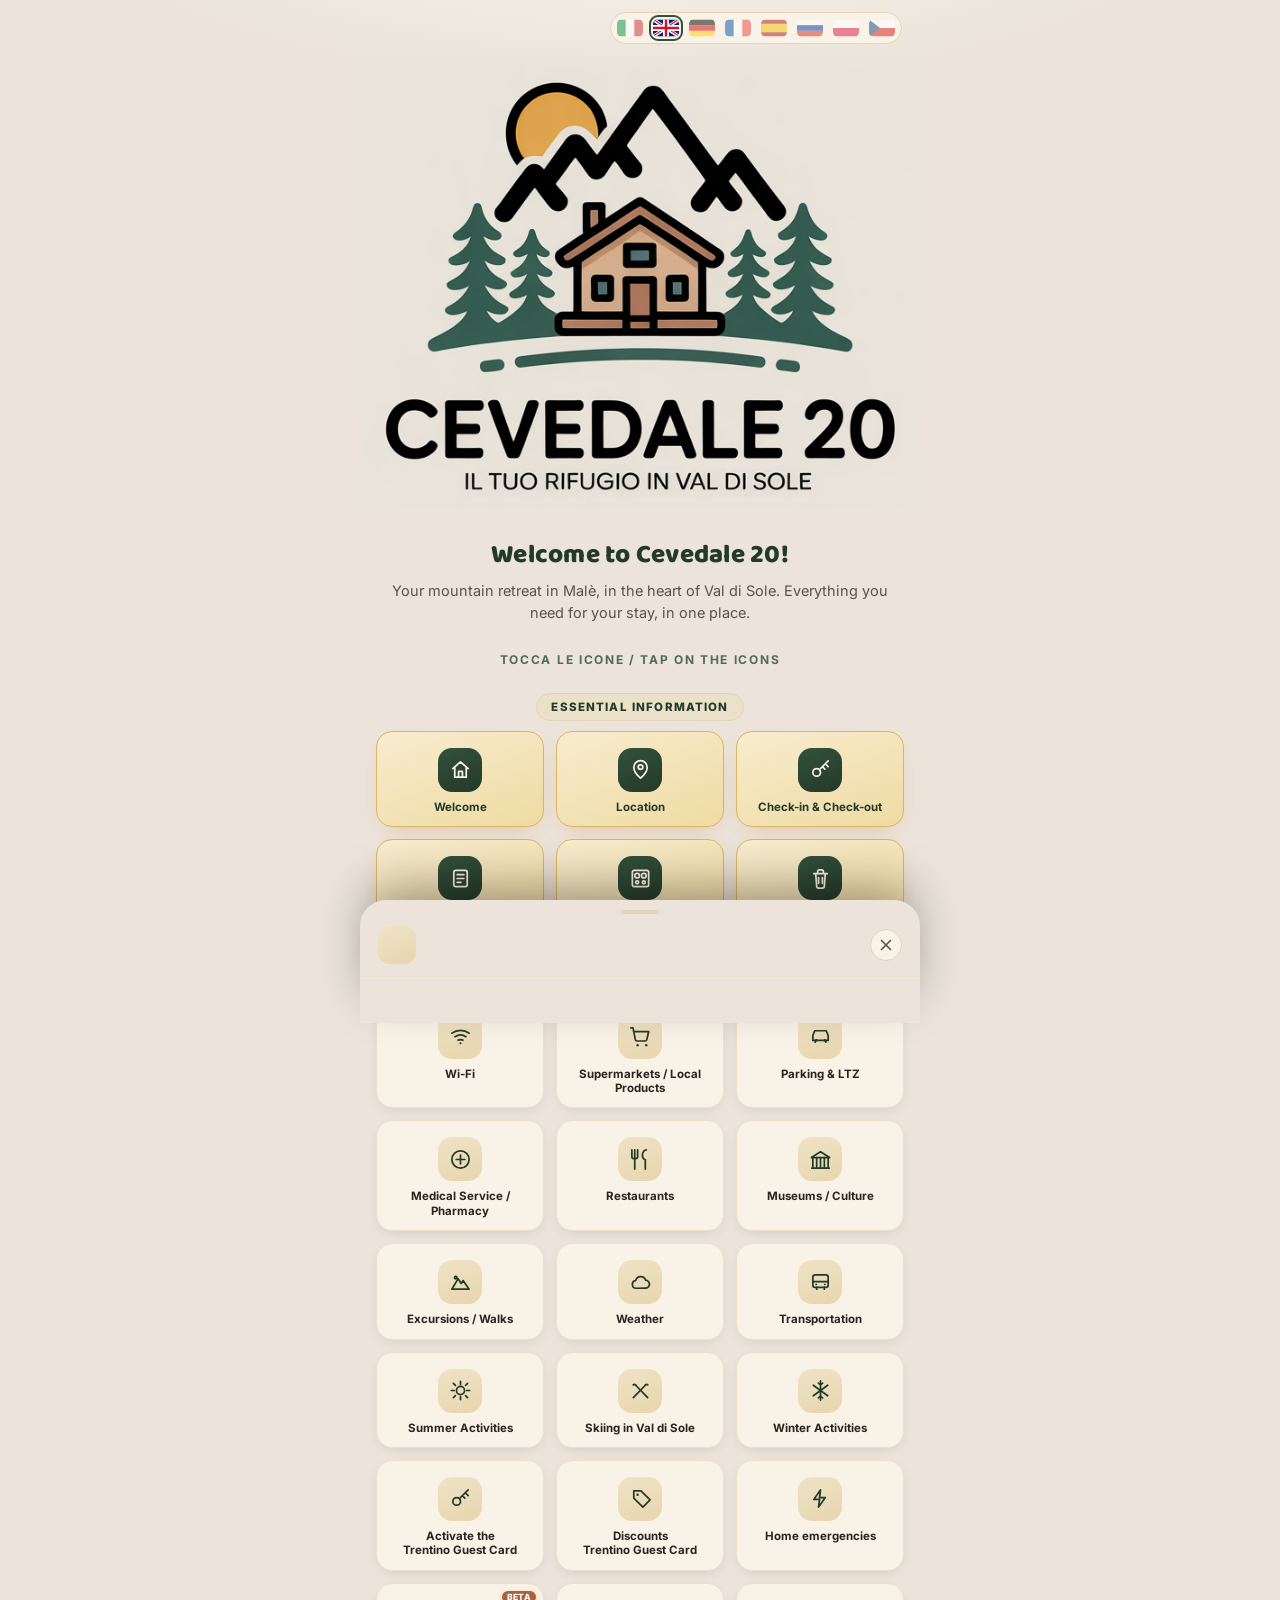
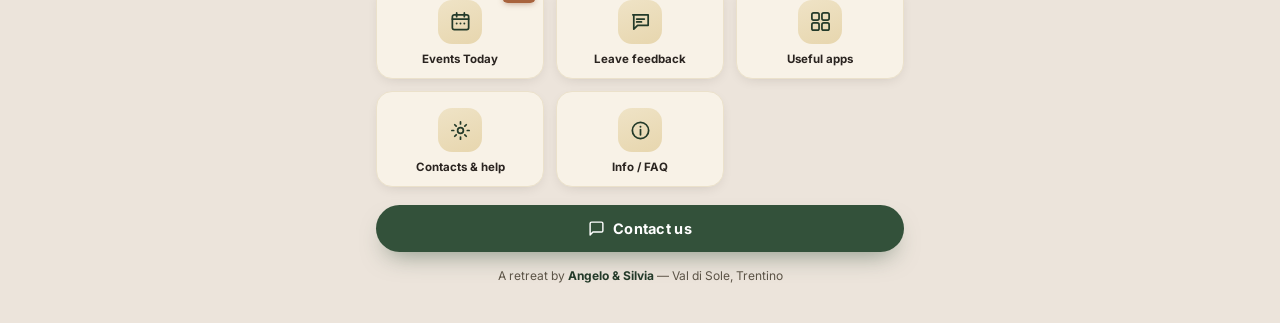
==== commit 3438c58f: "Add files via upload" ====
--- a/index.html
+++ b/index.html
@@ -504,6 +504,7 @@
   {code:'es', name:'Español', flag:'<svg viewBox="0 0 70 46" xmlns="http://www.w3.org/2000/svg"><clipPath id="clipEs"><rect width="70" height="46" rx="7"/></clipPath><g clip-path="url(#clipEs)"><rect width="70" height="46" fill="#AA151B"/><rect y="11.5" width="70" height="23" fill="#F1BF00"/></g></svg>'},
   {code:'ru', name:'Русский', flag:'<svg viewBox="0 0 70 46" xmlns="http://www.w3.org/2000/svg"><clipPath id="clipRu"><rect width="70" height="46" rx="7"/></clipPath><g clip-path="url(#clipRu)"><rect width="70" height="15.33" y="0" fill="#fff"/><rect width="70" height="15.33" y="15.33" fill="#0039A6"/><rect width="70" height="15.34" y="30.66" fill="#D52B1E"/></g></svg>'},
   {code:'pl', name:'Polski', flag:'<svg viewBox="0 0 70 46" xmlns="http://www.w3.org/2000/svg"><clipPath id="clipPl"><rect width="70" height="46" rx="7"/></clipPath><g clip-path="url(#clipPl)"><rect width="70" height="23" y="0" fill="#fff"/><rect width="70" height="23" y="23" fill="#DC143C"/></g></svg>'},
+  {code:'cs', name:'Čeština', flag:'<svg viewBox="0 0 70 46" xmlns="http://www.w3.org/2000/svg"><clipPath id="clipCs"><rect width="70" height="46" rx="7"/></clipPath><g clip-path="url(#clipCs)"><rect width="70" height="23" y="0" fill="#fff"/><rect width="70" height="23" y="23" fill="#D7141A"/><path d="M0,0 L30,23 L0,46 Z" fill="#11457E"/></g></svg>'},
 ];
 
 const MAPS = {
@@ -8621,12 +8622,1170 @@
       }
     }
   },
+  cs: {
+    title:'Vítejte v Cevedale 20!',
+    subtitle:'Vaše horské útočiště v Malè, v srdci údolí Val di Sole. Vše, co potřebujete pro svůj pobyt, na jednom místě.',
+    hint:'Tocca le icone / tap on the icons',
+    cta:'Kontaktujte nás',
+    hostline:'Útočiště od <b>Angela a Silvie</b> — Val di Sole, Trentino',
+    sheetContactTitle:'Kontaktujte nás',
+    closeLabel:'Zavřít',
+    essentialLabel:'Nejdůležitější informace',
+    usefulLabel:'Užitečné tipy pro váš pobyt',
+    nav:[
+      {id:'welcome', icon:'home', label:'Vítejte'},
+      {id:'location', icon:'pin', label:'Poloha'},
+      {id:'checkin', icon:'key', label:'Check-in a check-out'},
+      {id:'rules', icon:'rules', label:'Domovní řád'},
+      {id:'appliances', icon:'stove', label:'Kuchyně'},
+      {id:'waste', icon:'trash', label:'Nakládání s odpady'},
+      {id:'wifi', icon:'wifi', label:'Wi‑Fi'},
+      {id:'shopping', icon:'cart', label:'Supermarkety / Místní produkty'},
+      {id:'parking', icon:'car', label:'Parkování a zóna s omezeným provozem'},
+      {id:'medical', icon:'medical', label:'Lékařská služba / Lékárna'},
+      {id:'restaurants', icon:'utensils', label:'Restaurace'},
+      {id:'museums', icon:'museum', label:'Muzea / Kultura'},
+      {id:'excursions', icon:'mountain', label:'Výlety / Procházky'},
+      {id:'weather', icon:'cloud', label:'Počasí'},
+      {id:'transport', icon:'bus', label:'Doprava'},
+      {id:'summerActivities', icon:'sun', label:'Letní aktivity'},
+      {id:'skiing', icon:'skis', label:'Lyžování v údolí Val di Sole'},
+      {id:'winterActivities', icon:'snow', label:'Zimní aktivity'},
+      {id:'activateGuestCard', icon:'key', label:'Aktivovat<br>Trentino Guest Card'},
+      {id:'discounts', icon:'tag', label:'Slevy<br>Trentino Guest Card'},
+      {id:'emergency', icon:'bolt', label:'Nouzové situace v bytě'},
+      {id:'eventsToday', icon:'calendar', label:'Dnešní akce', beta:true},
+      {id:'guestbook', icon:'chat', label:'Zanechat zpětnou vazbu'},
+      {id:'usefulApps', icon:'appsGrid', label:'Užitečné aplikace'},
+      {id:'contacts', icon:'gear', label:'Kontakty a pomoc'},
+      {id:'faq', icon:'info', label:'Info / FAQ'},
+    ],
+    sections:{
+      welcome:{
+        title:'Vítejte',
+        blocks:[
+          {t:'p', text:'Vážení hosté, vítejte v údolí Val di Sole! Jsme Angelo a Silvia a jsme rádi, že vás můžeme přivítat v <b>Cevedale 20</b>, vašem útočišti v Malè.'},
+          {t:'p', text:'Tento malý digitální průvodce obsahuje vše, co potřebujete pro svůj pobyt: jak se dostat do bytu, jak se dostat dovnitř, domovní řád, nakládání s odpady a mnoho tipů, jak si co nejlépe užít údolí.'},
+          {t:'note', text:'Klepnutím na ikonu na domovské obrazovce otevřete sekci, která vás zajímá. Na domovskou obrazovku se můžete kdykoli vrátit pomocí šipky zpět nebo zavřením panelu.'},
+          {t:'p', text:'Přejeme vám pobyt plný čerstvého vzduchu, hor a odpočinku!'},
+        ]
+      },
+      eventsToday:{
+        title:'Dnešní akce',
+        blocks:[
+          {t:'warn', text:'⚠️ <b>Tato sekce je ve fázi BETA testování</b>: může obsahovat chyby v časech nebo místech konání. Informace si prosím ověřte v oficiální brožuře turistické kanceláře Val di Sole (APT), dostupné v informační kanceláři nebo ke stažení online.'},
+          {t:'link', icon:'pin', label:'Turistická kancelář APT — Via Marconi 7, Malè', url:'https://www.google.com/maps/search/?api=1&query='+encodeURIComponent('Via Marconi 7, Malè')},
+          {t:'link', icon:'phone', label:'Zavolat turistické kanceláři — +39 0463 901280', url:'tel:+390463901280'},
+          {t:'link', icon:'globe', label:'Stáhnout program akcí APT Val di Sole', url:'https://www.visitvaldisole.it/it/eventi'},
+          {t:'p', text:'Akce v údolí Val di Sole <b>dnes</b>, automaticky aktualizované z brožury místní turistické kanceláře.'},
+          {t:'events_today'},
+          {t:'note', text:'Zdroj: brožura turistické kanceláře Val di Sole (APT). Údaje jsou v italštině a mohou se měnit podle počasí — před návštěvou si prosím ověřte časy v místních informačních kancelářích.'},
+        ]
+      },
+      location:{
+        title:'Poloha',
+        blocks:[
+          {t:'p', text:'Byt se nachází v Malè, na adrese <b>Via IV Novembre 16</b>, uvnitř „Galleria Cevedale“.'},
+          {t:'mapembed', query:'Via IV Novembre 16, 38027 Malè TN'},
+          {t:'link', icon:'pin', label:'Otevřít adresu na Google Mapách', url:MAPS.address},
+          {t:'h', text:'Jak se dostat autem'},
+          {t:'steps', items:[
+            {num:'1', title:'Sjezd z dálnice', text:'Sjeďte na sjezdu „Trento Nord – Interporto“ nebo „S. Michele all’Adige / Mezzocorona“ na <b>dálnici A22 Brenner</b>.'},
+            {num:'2', title:'Následujte značení', text:'Řiďte se značením na Mezzolombardo, Cles, Malè (SS.42), ve směru <b>Val di Non / Val di Sole</b>.'},
+            {num:'3', title:'Budova Cevedale', text:'Dojeďte k budově „Cevedale“, na adrese Via IV Novembre 16 v Malè (TN) — viz mapa výše.'},
+            {num:'4', title:'Rezervované parkovací místo', text:'Zaparkujte na rezervovaném místě: místo č. 20, na pravé straně budovy, úplně vzadu (dostanete se tam obejitím budovy po směru hodinových ručiček) — podrobnosti a fotografie níže.'},
+          ]},
+          {t:'note', text:'<b>Pokud přijíždíte z Milána</b>, můžete zvážit také trasu Bergamo → SS.42 → Passo del Tonale: stejný čas jízdy, ale bez dálničních poplatků.'},
+          {t:'img', src:'images/edificio-parcheggio.jpg', alt:'Budova se vstupem do Galleria a parkovacím místem 20', caption:'Budova z pohledu z ulice: vlevo vstup do Galleria, vpravo parkovací místo č. 20'},
+          {t:'h', text:'Rezervované parkovací místo'},
+          {t:'p', text:'Máte k dispozici rezervované parkovací místo, označené žlutými čarami, vedle zadního pravého rohu budovy, u cedule s číslem „20“. Dostanete se tam obejitím budovy po směru hodinových ručiček.'},
+          {t:'img', src:'images/mappa-parcheggio.jpg', alt:'Satelitní mapa s trasou k rezervovanému parkovacímu místu', caption:'Trasa (červeně) k rezervovanému místu č. 20; zeleně bezplatná místa bez čísla'},
+          {t:'img', src:'images/parcheggio-piazzola-20.jpg', alt:'Rezervované parkovací místo číslo 20', caption:'Rezervované místo, označené číslem „20“ na zdi budovy'},
+          {t:'p', text:'Před vstupem do galerie se nachází další bezplatná parkovací místa, označená žlutými čarami, ale bez identifikačního čísla.'},
+          {t:'h', text:'Vstup do Galleria Cevedale'},
+          {t:'p', text:'Vstup do bytu se nachází uvnitř Galleria Cevedale, vedle Bar Cevedale.'},
+          {t:'img', src:'images/ingresso-galleria.jpg', alt:'Schodiště ke vstupu do Galleria Cevedale', caption:'Vstup do Galleria Cevedale, vedle Bar Cevedale'},
+          {t:'jump', to:'checkin', icon:'key', label:'Jak se dostat do bytu'},
+        ]
+      },
+      checkin:{
+        title:'Check-in a check-out',
+        blocks:[
+          {t:'h', text:'Vstup do Galleria Cevedale'},
+          {t:'p', text:'Vstup do bytu se nachází uvnitř Galleria Cevedale, vedle Bar Cevedale. Adresu, mapu a trasu autem najdete v sekci „Poloha“.'},
+          {t:'img', src:'images/ingresso-galleria.jpg', alt:'Schodiště ke vstupu do Galleria Cevedale', caption:'Vstup do Galleria Cevedale, vedle Bar Cevedale'},
+          {t:'h', text:'Jak se dostat dovnitř'},
+          {t:'p', text:'Hlavní brána galerie je obvykle otevřená od <b>8 do 18 hodin</b>: stačí ji zatlačit dopředu, abyste se dostali ke schodišti. Mimo tyto hodiny budete potřebovat klíče, abyste ji otevřeli.'},
+          {t:'p', text:'Vyjděte do <b>1. patra</b> (k dispozici je také výtah), v chodbě zahněte doprava a vstup najdete u druhých dveří napravo — byt 20, zvonek „FLAMINI-GIANGRANDI“.'},
+          {t:'img', src:'images/portone-condominio.jpg', alt:'Vstupní dveře budovy', caption:'Vstupní dveře budovy, v 1. patře'},
+          {t:'h', text:'Klíčová schránka'},
+          {t:'p', text:'Vedle dveří najdete malou klíčovou schránku. Otevřete černé víko směrem dolů, zadejte kombinaci (kterou vám sdělíme v den příjezdu) a otočte horním knoflíkem po směru hodinových ručiček.'},
+          {t:'img', src:'images/cassetta-sicurezza.jpg', alt:'Návod k otevření klíčové schránky', caption:'Pro otevření: zadejte 4místný kód a otočte knoflíkem po směru hodinových ručiček. Pro zavření: otočte proti směru hodinových ručiček a vraťte kombinaci na 0‑0‑0‑0'},
+          {t:'p', text:'Najdete 3 klíče: nejdelší otevírá dveře bytu; dva kratší otevírají hlavní bránu galerie a výstupní dveře v přízemí na pravé straně budovy, směrem k soukromému parkovacímu místu (praktické pro zavazadla).'},
+          {t:'code', label:'Kód klíčové schránky', value:'bude sdělen při check-inu'},
+          {t:'warn', text:'Na konci schránku zase zavřete, otočte knoflíkem proti směru hodinových ručiček a vraťte kombinaci na 0‑0‑0‑0. Prosíme vás, abyste kombinaci, kterou vám sdělíme, nikdy nenechávali viditelnou.'},
+          {t:'h', text:'V den odjezdu vás žádáme, abyste'},
+          {t:'list', items:[
+            'Nenechávali v bytě žádný odpad',
+            'Vrátili kartu pro třídění odpadu a dálkový ovladač televize do dřevěného stojánku',
+            'Zavřeli okna',
+            'Uvolnili byt do 10:00',
+            'Vrátili klíče od bytu do klíčové schránky',
+            'Nahlásili nám jakékoli nepříjemnosti nebo problémy',
+          ]},
+          {t:'note', text:'Pokud jste byli spokojeni, recenze na Airbnb by nám opravdu udělala radost (samozřejmě zcela dobrovolně) 💛'},
+        ]
+      },
+      rules:{
+        title:'Domovní řád',
+        blocks:[
+          {t:'p', text:'Abychom vám i budoucím hostům zajistili klidný pobyt, prosíme vás o dodržování několika jednoduchých pravidel.'},
+          {t:'h', text:'Používání kuchyně'},
+          {t:'p', text:'Abyste zabránili přetížení a výpadku elektrické sítě, prosíme <b>nepoužívejte varnou desku současně</b> s jinými spotřebiči s vysokou spotřebou energie (trouba, pračka, fén, vysavač). Úplné podrobnosti v sekci „Kuchyně“.'},
+          {t:'h', text:'Odpad'},
+          {t:'p', text:'V Malè je třídění odpadu povinné. Všechny pokyny najdete v sekci „Nakládání s odpady“.'},
+          {t:'h', text:'Zákaz kouření'},
+          {t:'p', text:'V bytě je zakázáno kouřit a rozdělávat jakýkoli otevřený oheň (např. svíčky).'},
+          {t:'h', text:'Maximální počet hostů'},
+          {t:'p', text:'Byt může ubytovat maximálně 4 hosty.'},
+          {t:'h', text:'Lázeňská daň'},
+          {t:'p', text:'Zemská lázeňská daň činí 1 € na osobu za noc. Platí se hosty ubytovanými v bytě, maximálně za 10 po sobě jdoucích nocí. Děti do 14 let a některé další kategorie jsou od daně osvobozeny. Pokud se domníváte, že na vás tato výjimka platí, dejte nám prosím vědět, abychom ji mohli uplatnit.'},
+          {t:'jump', to:'taxExemptions', icon:'info', label:'Kdo nemusí platit — podívejte se na výjimky'},
+        ]
+      },
+      wifi:{
+        title:'Wi‑Fi',
+        blocks:[
+          {t:'warn', text:'Bohužel nejsme schopni zajistit připojení Wi‑Fi uvnitř bytu.'},
+          {t:'h', text:'Bezplatná Wi‑Fi v centru Malè'},
+          {t:'p', text:'Jen pár kroků od bytu můžete využít <b>TrentinoWiFi</b>, bezplatnou připojovací službu Autonomní provincie Trento, dostupnou na mnoha náměstích a místech v centru Malè.'},
+          {t:'brand', name:'TrentinoWiFi', logo:'images/trentinowifi-logo.png', tagline:'Kvalitní bezplatná Wi‑Fi služba našeho regionu', url:'https://www.trentinowifi.it/'},
+          {t:'h', text:'Jak to funguje'},
+          {t:'list', items:[
+            'Vyhledejte síť „TrentinoWiFi“ mezi dostupnými Wi‑Fi sítěmi ve svém telefonu nebo počítači',
+            'Při prvním použití proveďte krátkou bezplatnou registraci',
+            'Jakmile se zaregistrujete, automaticky se připojíte kdekoli v Trentinu, kde je k dispozici signál TrentinoWiFi',
+            'Prohlížení je bezplatné, bez časového omezení a bez reklam',
+          ]},
+          {t:'note', text:'Pro podporu ohledně služby TrentinoWiFi: bezplatná linka 800 22 80 40, od pondělí do pátku, od 8:00 do 17:00.'},
+          {t:'link', icon:'wifi', label:'Přejít na web TrentinoWiFi', url:'https://www.trentinowifi.it/'},
+        ]
+      },
+      appliances:{
+        title:'Kuchyně',
+        blocks:[
+          {t:'h', text:'Indukční varná deska'},
+          {t:'p', text:'Varná deska je indukční. Ve skříňce vedle lednice najdete kompatibilní hrnce, kastroly a pánve s nepřilnavým povrchem. Moka konvička Barazzoni je rovněž kompatibilní s indukční deskou (ale neměla by být používána na výkonu vyšším než 5, jinak se zobrazí chyba).'},
+          {t:'warn', text:'DŮLEŽITÉ: abyste zabránili přetížení a výpadku elektrické sítě, prosíme nepoužívejte varnou desku současně s jinými spotřebiči s vysokou spotřebou energie (trouba, pračka, fén, vysavač).'},
+          {t:'p', text:'Doporučujeme používat najednou maximálně dvě plotýnky, s celkovým výkonem zobrazeným na displeji nepřesahujícím 10‑12 (například: plotýnka s hrncem vody na 6‑7, pánev s omáčkou na 5‑4).'},
+          {t:'img', src:'images/cucina-induzione-en.jpg', alt:'Ovládací prvky indukční varné desky', caption:'Hlavní ovládací prvky pro obsluhu varné desky'},
+          {t:'p', text:'Výše najdete hlavní ovládací prvky varné desky. Úplný návod se nachází ve střední zásuvce skříňky s televizí v obývacím pokoji.'},
+          {t:'note', text:'Pokud se na displeji zobrazí „Lo“, znamená to, že jste nechtěně aktivovali bezpečnostní pojistku. K odblokování stačí na pár sekund podržet symbol KLÍČE.'},
+          {t:'img', src:'images/cucina-simbolo-chiave.jpg', alt:'Symbol ve tvaru klíče na varné desce', caption:'Symbol KLÍČE, který je třeba podržet pro odblokování desky'},
+          {t:'jump', to:'emergency', icon:'bolt', label:'Pokud vypadnou pojistky, viz „Nouzové situace v bytě“'},
+        ]
+      },
+      emergency:{
+        title:'Nouzové situace v bytě',
+        blocks:[
+          {t:'h', text:'Pokud vypadne proud'},
+          {t:'p', text:'Můžete jej obnovit pomocí vypínačů u vchodových dveří, nebo pomocí vypínače hlavního elektroměru, který se nachází v místnosti ve suterénu: po výstupu z výtahu v patře -1 jsou to první dveře napravo.'},
+          {t:'img', src:'images/emergenza-stanza-contatori.jpg', alt:'Chodba v patře -1 s dveřmi do místnosti s elektroměry', caption:'Po výstupu z výtahu v patře -1 jsou dveře do místnosti s elektroměry hned napravo'},
+          {t:'p', text:'Elektroměr se nachází vpravo nahoře, označený číslem „20“ a štítkem „FLAMINI-GIANGRANDI“.'},
+          {t:'img', src:'images/emergenza-contatore.jpg', alt:'Elektroměr č. 20 v místnosti s elektroměry', caption:'Elektroměr č. 20, vpravo nahoře v řadě'},
+          {t:'h', text:'Hasicí přístroj'},
+          {t:'p', text:'Nachází se v nízké dřevěné zásuvce mezi krbem a jednomístným křeslem. Stačí nadzvednout víko.'},
+          {t:'warn', text:'Hasicí přístroj je bezpečnostní zařízení, které se smí použít pouze ve skutečné nouzové situaci: nesprávné použití způsobuje nevratné škody na nábytku a podlahách, jejichž náklady na opravu budou v plné výši účtovány hostovi.'},
+          {t:'h', text:'Užitečná čísla'},
+          {t:'p', text:'Při jakékoli lékařské, požární nebo bezpečnostní nouzové situaci volejte <b>112</b> (jednotné evropské tísňové číslo). Další kontakty najdete v sekci „Kontakty a pomoc“.'},
+          {t:'jump', to:'medical', icon:'medical', label:'Potřebujete lékaře? Viz „Lékařská služba“'},
+        ]
+      },
+      medical:{
+        title:'Lékařská služba / Lékárna',
+        blocks:[
+          {t:'h', text:'Lékařská služba pro turisty — Val di Sole'},
+          {t:'note', text:'V provozu od <b>1. července</b> do <b>31. srpna 2026</b>, od pondělí do pátku, od 8:00 do 20:00. Mimo toto období nebo tyto hodiny se obraťte na pohotovostní službu (116117) uvedenou níže.'},
+          {t:'p', text:'Cena: <b>30 €</b> za ambulantní návštěvu, <b>40 €</b> za návštěvu doma. Pracovní úrazy jsou při první pomoci osvobozeny od poplatku.'},
+          {t:'warn', text:'Je povinné předchozí objednání: volejte lékaři mezi 8:00–9:00 nebo 14:00–15:00 (kromě naléhavých případů). Při respiračních příznacích noste při vstupu do ambulance chirurgickou roušku.'},
+          {t:'h', text:'Ambulance (pracovní dny)'},
+          {t:'place',
+            name:'Malè — Poliambulatorio',
+            address:'Via IV Novembre, 8 — Malè (TN)',
+            desc:'Pondělí a středa: 9:00–11:00<br>Úterý a čtvrtek: 15:00–17:00',
+            mapsQuery:'Poliambulatorio Malè APSS, Via IV Novembre 8, Malè', mapsLabel:'Mapa', phone:'+393358240557', phoneDisplay:'335 824 0557'
+          },
+          {t:'place',
+            name:'Mezzana — Obecní ambulance',
+            address:'Via IV Novembre, 75 — Mezzana (TN)',
+            desc:'Pondělí a pátek: 15:00–17:00<br>Úterý a čtvrtek: 9:00–11:00',
+            mapsQuery:'Ambulatorio Comunale, Via IV Novembre 75, Mezzana TN', mapsLabel:'Mapa', phone:'+393358240557', phoneDisplay:'335 824 0557'
+          },
+          {t:'place',
+            name:'Cogolo — Obecní ambulance',
+            address:'Cogolo di Peio (TN)',
+            desc:'Středa: 15:00–17:00<br>Pátek: 9:00–11:00',
+            mapsQuery:'Ambulatorio Comunale Cogolo di Peio TN', mapsLabel:'Mapa', phone:'+393358240557', phoneDisplay:'335 824 0557'
+          },
+          {t:'note', text:'Stejné číslo (335 824 0557) slouží k objednávání jak ambulantních, tak domácích návštěv, ve všech třech zařízeních.'},
+          {t:'h', text:'V noci, o víkendech a 15. srpna'},
+          {t:'p', text:'V noci, v sobotu, v neděli a 15. srpna se na pohotovostní lékařskou službu obraťte <b>pouze v naléhavých případech</b>.'},
+          {t:'contact', name:'Pohotovostní lékařská služba', sub:'Centrale Operativa Unificata', phone:'116117', email:''},
+          {t:'h', text:'Lékárna'},
+          {t:'place',
+            name:'Farmacia Tomasi',
+            address:'Piazza Dante, 1 — 38027 Malè (TN)',
+            desc:'Přímo v centru Malè.',
+            mapsQuery:'Farmacia Tomasi, Piazza Dante 1, Malè', mapsLabel:'Mapa', phone:'+390463901131', phoneDisplay:'0463 901131',
+            hours:[
+            ['Po–So','8:30–12:30 · 15:30–19:30'],
+            ['Neděle','Zavřeno (kromě pohotovostí)'],
+          ], email:'farmacia.dr.tomasi@gmail.com', url:'https://farmaciatomasi.com/', urlLabel:'farmaciatomasi.com'
+          },
+        ]
+      },
+      waste:{
+        title:'Nakládání s odpady',
+        blocks:[
+          {t:'p', text:'V Malè platí <b>povinný</b> systém třídění odpadu s přímým odevzdáním do sběrného dvora. Prosíme vás o zodpovědné nakládání s odpady.'},
+          {t:'h', text:'Bioodpad'},
+          {t:'p', text:'Sáček s bioodpadem můžete volně vyprázdnit do hnědých popelnic u vchodu do Poliambulatorio, asi 20 metrů od bytu.'},
+          {t:'img', src:'images/rifiuti-bidoni.jpg', alt:'Popelnice na bioodpad a sběrné místo pro směsný odpad', caption:'Hnědé popelnice na bioodpad a vedle nich sběrné místo pro směsný odpad, u vchodu do Poliambulatorio'},
+          {t:'warn', text:'Pozor: je třeba nadzvednout malé kulaté víko, nikoli velké hranaté.'},
+          {t:'h', text:'Směsný odpad'},
+          {t:'p', text:'Na stejném místě se nachází zděný sběrný zvon na směsný odpad, který se otevírá kartou, již najdete ve dřevěném stojánku na skříňce s televizí v obývacím pokoji.'},
+          {t:'img', src:'images/rifiuti-espositore.jpg', alt:'Dřevěný stojánek s kartou na odpad a dálkovým ovladačem televize', caption:'Stojánek v obývacím pokoji: zde najdete kartu na odpad a dálkový ovladač televize (při check-outu je prosím vraťte zpět sem). Karta „PERCHÉ“ pomocí bezkontaktního čidla otevírá sběrač směsného odpadu a popelnice Ecoisola. Musí být vždy předložena personálu sběrného dvora.'},
+          {t:'note', text:'Vyprazdňování směsného odpadu je obcí limitováno: provádějte je maximálně 2‑3krát týdně (doporučujeme vložit najednou i 2 pytle).'},
+          {t:'img', src:'images/rifiuti-mappa.jpg', alt:'Mapa s umístěním popelnic na bioodpad a sběrače směsného odpadu', caption:'Popelnice na bioodpad a sběrač směsného odpadu se nacházejí podél Via IV Novembre, pár kroků od bytu'},
+          {t:'h', text:'Plast, papír a sklo'},
+          {t:'p', text:'Je třeba je řádně roztřídit a odnést k likvidaci do sběrného dvora v Malè, se stejnou kartou.'},
+          {t:'link', icon:'pin', label:'Sběrný dvůr — Google Mapy', url:MAPS.crm},
+          {t:'p', text:'Telefon na sběrný dvůr: <a href="tel:+390463901253">+39 0463 901253</a>'},
+          {t:'hours', rows:[
+            ['Pondělí','zavřeno (viz Eco Isola)'],
+            ['Úterý','8:30–12:00 · 14:00–17:30'],
+            ['Středa','8:30–12:00 · 14:00–17:30'],
+            ['Čtvrtek','8:30–12:00 · 14:00–17:30'],
+            ['Pátek','zavřeno (viz Eco Isola)'],
+            ['Sobota','8:30–12:00 · 14:00–17:30'],
+            ['Neděle','zavřeno (viz Eco Isola)'],
+          ]},
+          {t:'h', text:'Eco Isola'},
+          {t:'img', src:'images/rifiuti-ecoisola.jpg', alt:'Kontejnery Eco Isola na papír, směsné obaly a sklo', caption:'Kontejnery Eco Isola, umístěné hned před sběrným dvorem'},
+          {t:'p', text:'Umístěná hned před sběrným dvorem, přijímá papír a karton, lehké obaly a sklo i ve dnech, kdy je dvůr zavřený. Je aktivní pouze <b>ve dnech, kdy je dvůr zavřený</b>, a automaticky se vypíná ve 22:00. Kontejnery se otevírají kartou na odpad přiložením k bezkontaktnímu čidlu.'},
+          {t:'note', text:'Sběrný dvůr nemusíte navštěvovat každý den — můžete to udělat v poslední (nebo předposlední) den pobytu, podle otevírací doby sběrného dvora nebo Ecoisola; nezabere to více než 10 minut.'},
+        ]
+      },
+      parking:{
+        title:'Parkování a zóna s omezeným provozem',
+        blocks:[
+          {t:'p', text:'Vaše rezervované parkovací místo, označené žlutými čarami, se nachází vedle zadního pravého rohu budovy, u cedule s číslem „20“. Dostanete se tam obejitím budovy po směru hodinových ručiček.'},
+          {t:'img', src:'images/parcheggio-piazzola-20.jpg', alt:'Rezervované parkovací místo číslo 20', caption:'Rezervované místo, označené číslem „20“ na zdi budovy'},
+          {t:'p', text:'Před galerií jsou další bezplatná místa, označená žlutými čarami a bez identifikačního čísla.'},
+          {t:'link', icon:'pin', label:'Otevřít polohu na Google Mapách', url:MAPS.address},
+          {t:'h', text:'Zóny s omezeným provozem'},
+          {t:'p', text:'V Malè (a v celém údolí Val di Sole) nejsou žádné stálé zóny s omezeným provozem (ZTL) ani elektronické kontrolní brány. Každá obec má pěší zóny, ale ty jsou obvykle oplocené, takže je prakticky nemožné do nich náhodně vjet.'},
+          {t:'h', text:'Uzavírka dopravy v údolí Val di Rabbi'},
+          {t:'p', text:'Od <b>27. června do 6. září</b>, od 9:45 do 17:00, je zemská silnice uzavřena u Plazze dei Forni, kde se nachází velké placené parkoviště. Do horní části údolí Val di Rabbi se lze dostat pouze pěšky, na kole nebo parkovými kyvadlovými autobusy (Stelviobus).'},
+          {t:'warn', text:'Pozor: některé linky (2‑3‑4) mají omezený počet míst a vyžadují telefonickou rezervaci nejpozději den předem, na čísle <a href="tel:+393466726120">346 672 6120</a>, mezi 9:00 a 17:00.'},
+          {t:'p', text:'Při průjezdu před 9:45 se dostanete na parkoviště AL PLAN (ideální pro návštěvu tibetského mostu) nebo na parkoviště COLER (k vodopádům Saent).'},
+          {t:'link', icon:'bus', label:'Trasy a jízdní řády Stelviobus (PDF)', url:'https://www.visitvaldisole.it/website_files/trasporti/Stelviobus.pdf'},
+        ]
+      },
+      faq:{
+        title:'Info / FAQ',
+        blocks:[
+          {t:'h', text:'V kolik hodin mohu přijet/odjet?'},
+          {t:'p', text:'Pokud není s hostiteli domluveno jinak, check-in se očekává mezi 12:00 a 18:00, protože v tuto dobu zůstává brána galerie otevřená. Pokud plánujete příjezd po 18:00, dejte nám prosím vědět: zařídíme, aby tam někdo byl a vpustil vás dovnitř. Check-out je vyžadován do 10:00, ale pokud potřebujete více času, dejte nám vědět — uděláme vše pro to, abychom vám vyšli vstříc.'},
+          {t:'jump', to:'checkin', icon:'key', label:'Sekce „Check-in a check-out“'},
+          {t:'h', text:'Mohu přivézt domácí mazlíčky?'},
+          {t:'p', text:'Ano, maximálně jedno zvíře. Hosté jsou odpovědní za zajištění vlastní podestýlky/misky.'},
+          {t:'h', text:'Je tam výtah?'},
+          {t:'p', text:'Ano — kromě schodiště je k dispozici výtah do 1. patra bytu.'},
+          {t:'h', text:'Kam vyhazuji odpadky?'},
+          {t:'p', text:'Všechny podrobnosti, mapy a otevírací dobu najdete v sekci „Nakládání s odpady“.'},
+          {t:'jump', to:'waste', icon:'trash', label:'Sekce „Nakládání s odpady“'},
+          {t:'h', text:'Je tam pračka?'},
+          {t:'p', text:'Ano, je k dispozici k použití. V koupelně také najdete venkovní sušák a prací prostředek.'},
+          {t:'h', text:'Kde najdu turistické informace?'},
+          {t:'p', text:'V turistické informační kanceláři v Malè, v centru obce, v přízemí obecní budovy, najdete všechny informace a brožury potřebné k co nejlepšímu využití dovolené.'},
+          {t:'place',
+            name:'Turistická informační kancelář Malè',
+            address:'Piazza Regina Elena, 75 — 38027 Malè (TN)',
+            desc:'Otevřeno denně (zavřeno 25. prosince), 8:30–12:30 · 14:30–18:30. Otevírací doba se může z organizačních důvodů měnit.',
+            mapsQuery:'Piazza Regina Elena 75, Malè', mapsLabel:'Mapa', phone:'+390463901280', phoneDisplay:'0463 901280'
+          },
+          {t:'place',
+            name:'Azienda per il Turismo Val di Sole',
+            address:'Via Marconi, 7 — 38027 Malè (TN)',
+            desc:'Otevřeno pro veřejnost od pondělí do pátku, 9:00–12:00 · 14:00–17:00.',
+            mapsQuery:'Via Marconi 7, Malè', mapsLabel:'Mapa', phone:'+390463901280', phoneDisplay:'0463 901280'
+          },
+        ]
+      },
+      excursions:{
+        title:'Výlety / Procházky',
+        blocks:[
+          {t:'p', text:'Údolí Val di Sole je branou ke dvěma velkým přírodním parkům: <b>Národnímu parku Stelvio</b> a <b>Přírodnímu parku Adamello Brenta</b> — ráji pro milovníky pěší turistiky, cyklistiky a pobytu v přírodě.'},
+          {t:'note', text:'V turistické informační kanceláři v Malè si můžete vyzvednout velmi podrobné brožury o výletech a procházkách v údolí Val di Sole (adresa a otevírací doba v sekci „Kontakty a pomoc“).'},
+          {t:'jump', to:'contacts', icon:'pin', label:'Turistická informační kancelář — adresa a otevírací doba'},
+          {t:'link', icon:'mountain', label:'Stáhnout brožuru WALK (PDF)', url:'https://www.visitvaldisole.it/website_files/cataloghi/walk-passeggiate.pdf'},
+          {t:'link', icon:'mountain', label:'Stáhnout brožuru TREK — Výlety (PDF)', url:'https://www.visitvaldisole.it/website_files/cataloghi/trek-escursioni.pdf'},
+          {t:'h', text:'Naše doporučení, vhodná i pro rodiny'},
+          {t:'p', text:'Zde je pár míst, která rádi doporučujeme: lehká a vhodná i pro děti.'},
+          {t:'place', name:'Tibetský most (Ponte Tibetano)', tag:'Lehká · vhodná pro rodiny',
+            address:'Val di Rabbi (TN)',
+            desc:'Působivý visutý most, dlouhý 100 metrů a vysoký asi 60 metrů, uvnitř Národního parku Stelvio, v údolí Val di Rabbi.',
+            img:'images/escursioni-ponte-tibetano.jpg',
+            mapsQuery:'Ponte Tibetano Val di Rabbi', mapsLabel:'Mapa'
+          },
+          {t:'steps', items:[
+            {num:'1', title:'Výchozí bod', text:'Parkoviště <b>AL PLAN</b> je nejpohodlnějším výchozím bodem pro dosažení mostu pěšky.'},
+            {num:'2', title:'Časy přístupu', text:'Pro přístup k parkovišti autem je třeba projet <b>před 9:45</b>, kvůli uzavírce dopravy v údolí Val di Rabbi (podrobnosti níže).'},
+            {num:'3', title:'Platba za parkování', text:'Parkoviště je placené: přijímají se jak mince, tak bezkontaktní karty.'},
+          ]},
+          {t:'link', icon:'pin', label:'Parkoviště AL PLAN — Google Mapy', url:'https://maps.app.goo.gl/RXmXb3xVTxcWMSKx8'},
+          {t:'note', text:'Alternativně se na parkoviště AL PLAN můžete dostat <b>linkou 1 Stelviobus</b> (zastávka „Plan“), odjezd z „Plazze dei Forni“ každých 15 minut, od 10:00 do 12:30 a od 15:30.'},
+          {t:'jump', to:'parking', icon:'car', label:'Přečtěte si podrobnosti o uzavírce dopravy v údolí Val di Rabbi'},
+          {t:'place', name:'Vodopády Saent (Cascate di Saent)', tag:'Střední obtížnost · ~400 m převýšení',
+            address:'Val di Rabbi (TN)',
+            desc:'Mezi nejkrásnější vodopády v Trentinu, dosažitelné trasou se střední obtížností lesem, s převýšením asi 400 metrů.',
+            img:'images/escursioni-cascate-saent.jpg',
+            mapsQuery:'Cascate di Saent Val di Rabbi', mapsLabel:'Mapa'
+          },
+          {t:'steps', items:[
+            {num:'1', title:'Výchozí bod', text:'Parkoviště <b>COLER</b> je nejpohodlnějším výchozím bodem pro dosažení vodopádů pěšky.'},
+            {num:'2', title:'Časy přístupu', text:'Pro přístup k parkovišti autem je třeba projet <b>před 9:45</b>, kvůli uzavírce dopravy v údolí Val di Rabbi (podrobnosti níže).'},
+            {num:'3', title:'Platba za parkování', text:'Parkoviště je placené, <b>pouze v hotovosti</b>: možnost platby kartou není k dispozici.'},
+          ]},
+          {t:'link', icon:'pin', label:'Parkoviště COLER — Google Mapy', url:'https://maps.app.goo.gl/FtBDaG6KFGcJLETM8'},
+          {t:'note', text:'Alternativně se na parkoviště COLER můžete dostat <b>linkou 1 Stelviobus</b> (zastávka „Coler“), odjezd z „Plazze dei Forni“ každých 15 minut, od 10:00 do 12:30 a od 15:30.'},
+          {t:'jump', to:'parking', icon:'car', label:'Přečtěte si podrobnosti o uzavírce dopravy v údolí Val di Rabbi'},
+          {t:'note', text:'Tip: doporučujeme okruh — nahoru podél pravé strany potoka a dolů opačnou stranou.'},
+          {t:'place', name:'Bosco Derniga', tag:'Lehká · vhodná pro rodiny',
+            address:'Ossana (TN)',
+            desc:'Historická stezka vede k nádherné botanické zahradě v lese, kde informační tabule a interaktivní hry vytvářejí jedinečný a poutavý zážitek. Bosco Derniga je ideálním cílem pro rodiny a děti: oáza klidu k příjemnému strávení dne obklopeného zelení a vůní bujných lesů masivu Adamello-Presanella. Žije zde také přátelská dvojice alpak, „Creme“ a „Caramel“, které lze nakrmit.',
+            img:'images/escursioni-bosco-derniga.jpg',
+            mapsQuery:'Bosco Derniga Ossana', mapsLabel:'Mapa'
+          },
+          {t:'link', icon:'pin', label:'Doporučené parkoviště — Google Mapy', url:'https://maps.app.goo.gl/bJQRQFuncHefzG686'},
+          {t:'place', name:'Valpiana / Lago dei Caprioli', tag:'Lehká · vhodná pro rodiny',
+            address:'Val di Sole (TN)',
+            desc:'Příjemná procházka spojující Valpiana s Lago dei Caprioli, vhodná pro celou rodinu. Můžete si vybrat, od kterého ze dvou míst začnete.',
+            img:'images/escursioni-lago-dei-caprioli.jpg',
+            mapsQuery:'Lago dei Caprioli Valpiana', mapsLabel:'Mapa'
+          },
+          {t:'h', text:'Start od Valpiana'},
+          {t:'p', text:'Placené parkoviště (5 €) u Valpiana.'},
+          {t:'link', icon:'pin', label:'Parkoviště Valpiana — Google Mapy', url:'https://maps.app.goo.gl/PeFMh3z49wtnchJt9'},
+          {t:'h', text:'Start od Lago dei Caprioli'},
+          {t:'p', text:'Stezka začíná u parkoviště vzdáleného asi 400 metrů od jezera.'},
+          {t:'link', icon:'pin', label:'Parkoviště Lago dei Caprioli — Google Mapy', url:'https://maps.app.goo.gl/Q7oUAsyoRp5uZVYw6'},
+          {t:'p', text:'K dosažení tohoto parkoviště můžete použít <b>Lakebus</b> (Pellizzano – Lago dei Caprioli), v provozu od 4. července do 30. srpna, nutná rezervace. Cena 3,00 €, snížená na 2,00 € s Guest Card.'},
+          {t:'link', icon:'pin', label:'Zastávka Pellizzano (Parco Sama) — Google Mapy', url:'https://maps.app.goo.gl/qnCEZ88Jefo7BrFy6'},
+          {t:'link', icon:'key', label:'Rezervovat místo v Lakebus', url:'https://valdisole.openmove.com/'},
+          {t:'p', text:'Alternativně můžete dojet přímo autem na parkoviště: počet míst je omezený* a vyžaduje se rezervace předem. Cena: celý den (9:00–19:00) 20 €, odpoledne (12:00–19:00) 10 €.'},
+          {t:'link', icon:'car', label:'Rezervovat parkovací místo u Lago dei Caprioli', url:'https://valdisole-parkings.openmove.com/'},
+          {t:'note', text:'*Pokud chcete dosáhnout Rifugio Alpino Fazon, Azienda Agricola Florovivaistica Oga Casanova nebo Berry Farm, kontaktujte přímo majitele: poskytne vám bezplatný přístup na své parkoviště (kontakty v sekci „Doprava“).'},
+          {t:'place', name:'Vodopády Nardis (Cascate di Nardis)', tag:'Lehká · vhodná pro rodiny',
+            address:'Madonna di Campiglio (TN)',
+            desc:'Jeden z nejznámějších vodopádů Trentina, se širokým pádem vody, snadno dostupný pěšky.',
+            img:'images/escursioni-Cascate-Nardis.jpg',
+            mapsQuery:'Cascate di Nardis Madonna di Campiglio', mapsLabel:'Mapa'
+          },
+          {t:'link', icon:'pin', label:'Parkoviště Cascate di Nardis — Google Mapy', url:'https://maps.app.goo.gl/42CNscvkkmR1CksN7'},
+          {t:'note', text:'Placené parkoviště (8 €). Platba na místě nebo rezervace online (doporučena v obdobích vysoké návštěvnosti).'},
+          {t:'link', icon:'key', label:'Rezervovat parkoviště online', url:'https://book.pnab.it/it/prenota-parcheggio/val-genova/bassa-valle'},
+          {t:'p', text:'Pro aktuální informace o stezkách, chatách a povětrnostních podmínkách ve vyšších polohách doporučujeme zastavit se v turistické informační kanceláři v Malè nebo v turistické kanceláři Val di Sole (APT) — viz „Kontakty a pomoc“.'},
+        ]
+      },
+      shopping:{
+        title:'Supermarkety / Místní produkty',
+        blocks:[
+          {t:'p', text:'Zde jsou naše tipy pro nákupy a ochutnávku místních specialit tohoto regionu.'},
+          {t:'h', text:'Supermarkety'},
+          {t:'img', src:'images/shopping-mappa-percorso.png', alt:'Mapa pěší trasy ke Coop a IperPoli', caption:'Pěší trasa z bytu ke Coop a IperPoli'},
+          {t:'place',
+            name:'Coop', tag:'Vynikající lahůdkářský pult', distance:'50 metrů',
+            address:'Via IV Novembre, 23 — Malè',
+            desc:'Praktický díky blízkosti bytu, s vynikajícími produkty na pultu (zde nakupujeme chléb, uzeniny a sýry před výlety), ale v ostatním sortimentu je o něco dražší než IperPoli.',
+            logo:'images/logo-coop.png',
+            mapsQuery:'Coop, Via IV Novembre 23, Malè', mapsLabel:'Mapa', phone:'+390463901325', phoneDisplay:'0463 901325'
+          },
+          {t:'place',
+            name:'IperPoli', tag:'Dobrý poměr cena/kvalita, dobře zásobený', distance:'400 metrů',
+            address:'Via Molini, 29 — Malè',
+            desc:'Podle nás nejlepší supermarket v Malè, s širokou nabídkou pultů (pekárna, cukrárna, řeznictví, rybárna) a cenami odpovídajícími kvalitě.',
+            logo:'images/logo-iperpoli.png',
+            mapsQuery:'IperPoli, Via Molini 29, Malè', mapsLabel:'Mapa', phone:'+390463901046', phoneDisplay:'0463 901046'
+          },
+          {t:'h', text:'Místní produkty'},
+          {t:'place',
+            name:'Caseificio Cercen (Sýrárna Cercen)', tag:'Produkty z místní produkce', distance:'2 km',
+            address:'Via Nazionale, 52 — Terzolas',
+            desc:'Zde najdete vysoce kvalitní sýry za konkurenceschopné ceny. Doporučujeme Casolét a Nostrano, vyráběné z mléka z místních horských pastvin.',
+            logo:'images/logo-cercen.png',
+            mapsQuery:'Caseificio Cercen, Via Nazionale 52, Terzolas', mapsLabel:'Mapa', phone:'+390463900029', phoneDisplay:'0463 900029'
+          },
+          {t:'img', src:'images/shopping-caseificio-interno.jpg', alt:'Interiér Caseificio Cercen, pult se sýry', caption:'Pult se sýry v Caseificio Cercen'},
+          {t:'place',
+            id:'barRoma',
+            name:'Caffè Pasticceria Roma', tag:'Tradiční sladkosti', distance:'400 metrů',
+            address:'Piazza S. Maria Assunta, 3 — Malè',
+            desc:'Existuje jeden dezert, který voní Trentinem víc než kterýkoli jiný: jablečný štrůdl! Zde najdete ten nejlepší z Malè. Nenechte si ujít ani jejich jablečné koblihy.',
+            img:'images/ristorante-pasticceria-roma.jpg',
+            mapsQuery:'Caffè Pasticceria Roma, Piazza Santa Maria Assunta 3, Malè', mapsLabel:'Mapa', phone:'+390463901149', phoneDisplay:'0463 901149'
+          },
+        ]
+      },
+      restaurants:{
+        title:'Restaurace',
+        blocks:[
+          {t:'p', text:'Naše doporučení, kde se dobře najíst v údolí Val di Sole.'},
+          {t:'place',
+            name:'Vecchia Canonica', tag:'Nejlepší pizzerie v Malè',
+            address:'Piazza Cei, 4 — Malè',
+            desc:'Hezký podnik s panoramatickým oknem, blízko bytu. Podle nás nejlepší pizzerie v Malè.',
+            img:'images/ristorante-vecchia-canonica.jpg',
+            mapsQuery:'Ristorante Vecchia Canonica, Piazza Cei 4, Malè', mapsLabel:'Mapa', phone:'+390463902064', phoneDisplay:'0463 902064'
+          },
+          {t:'place',
+            name:'Osteria del Bosco', tag:'Typická trentinská kuchyně',
+            address:'Loc. Regazzini, 3 — Malè',
+            desc:'Nachází se uvnitř dobrodružného parku, je to nejlepší místo, kde si vychutnat typickou trentinskou kuchyni.',
+            img:'images/ristorante-osteria-bosco.jpg',
+            mapsQuery:'Osteria del Bosco, Località Regazzini 3, Malè', mapsLabel:'Mapa', phone:'+393932237881', phoneDisplay:'393 223 7881'
+          },
+          {t:'place',
+            name:'La Locanda De Mauris', tag:'Pizza a místní kuchyně', distance:'1 km',
+            address:'Via Nazionale, 100 — Croviana',
+            desc:'Asi 1 km od bytu: vynikající pizza z pece na dřevo a místní kuchyně.',
+            img:'images/ristorante-locanda-demauris.jpg',
+            mapsQuery:'La Locanda De Mauris, Via Nazionale 100, Croviana', mapsLabel:'Mapa', phone:'+390463903037', phoneDisplay:'0463 903037'
+          },
+          {t:'place',
+            name:'Al Molin', tag:'Typická kuchyně v údolí Val di Rabbi',
+            address:'Località Acidule, 167 — Rabbi',
+            desc:'Malá rodinná restaurace uvnitř Národního parku Stelvio, 500 metrů za lázněmi Rabbi, v nadmořské výšce 1260 m. Tradiční trentinská jídla připravovaná majitelem, v klidném prostředí obklopeném zelení, vedle potoka Rabbiés. Stojí za výlet.',
+            img:'images/ristorante-al-molin.jpg',
+            mapsQuery:'Al Molin Ristorante, Località Acidule 167, Rabbi', mapsLabel:'Mapa', phone:'+393288033042', phoneDisplay:'328 803 3042'
+          },
+          {t:'note', text:'Pro „Al Molin“ používejte pouze uvedené mobilní číslo: starý pevný telefon již není v provozu.'},
+        ]
+      },
+      museums:{
+        title:'Muzea / Kultura',
+        blocks:[
+          {t:'p', text:'Údolí Val di Sole chová muzea a ekomuzea, která vyprávějí o starých řemeslech a tradicích: mlýny, kovárny, pily a hrady, mnohdy stále funkční. Doporučujeme ověřit si sezonní otevírací dobu před návštěvou, protože se může rok od roku lišit.'},
+          {t:'note', text:'Pokud máte Trentino Guest Card, ukažte ji u vstupu: většina těchto muzeí nabízí slevu na vstupné, v některých případech i vstup zdarma.'},
+          {t:'img', src:'images/trentino-guestcard-banner.png', alt:'Trentino Guest Card'},
+          {t:'place',
+            name:'Molino Ruatti (Mlýn Ruatti)',
+            address:'Pracorno di Rabbi, 3 — 38020 Rabbi (TN)',
+            desc:'Mlýn uchovává funkční mlecí zařízení a dává návštěvníkům pochopit pracovní techniky a nahlédnout do místní gastronomické kultury. Zachován je i rodinný dům z 19. století s původními prostorami a předměty.',
+            img:'images/museo-molino-ruatti.jpg',
+            mapsQuery:'Molino Ruatti, Pracorno, Rabbi TN', mapsLabel:'Mapa', phone:'+390463903166', phoneDisplay:'0463 903166'
+          },
+          {t:'place',
+            name:'MMape — Muzeum včely',
+            address:'Via al Molin, 3 — 38027 Croviana (TN)',
+            desc:'Muzeum… sladké jako med! Plné zvuků, vůní a chutí, včetně místního medu k ochutnání, s průvodci připravenými zodpovědět všechny otázky o světě včel.',
+            img:'images/museo-mmape.jpg',
+            mapsQuery:'MMape Museo dell’ape, Via al Molin 3, Croviana', mapsLabel:'Mapa', phone:'+393283285780', phoneDisplay:'328 328 5780'
+          },
+          {t:'place',
+            name:'Fucina Marinelli (Kovárna Marinelli)',
+            address:'Via Trento 80 (loc. Pondasio) — 38027 Malè (TN)',
+            desc:'Vzácný příklad předindustriálního zařízení, kovárna překvapuje návštěvníky svou neuvěřitelnou schopností vzdorovat času a opotřebení: velké kladivo z roku 1834 a dvojitá výheň, stále funkční i dnes.',
+            img:'images/museo-fucina-marinelli.jpg',
+            mapsQuery:'Fucina Marinelli, Via Trento 80, Malè', mapsLabel:'Mapa', phone:'+390463900216', phoneDisplay:'0463 900216'
+          },
+          {t:'place',
+            name:'Museo della Cultura Solandra (Muzeum kultury Solandra)',
+            address:'Via Trento, Palazzo Ex Pretura — 38027 Malè (TN)',
+            desc:'Bohatá sbírka dobových nástrojů a věrné rekonstrukce každodenních prostor, od kuchyně po ložnici, vyprávějící o životě v údolí Val di Sole v minulém století.',
+            img:'images/museo-solandra.jpg',
+            mapsQuery:'Museo della Civiltà Solandra, Via Trento, Malè', mapsLabel:'Mapa', phone:'+390463903166', phoneDisplay:'0463 903166'
+          },
+          {t:'place',
+            name:'Fattore Legno (Dřevěný faktor)',
+            address:'Zona Industriale, 5 — 38027 Malè (TN)',
+            desc:'Interaktivní, multimediální vzdělávací stezka věnovaná dřevu, symbolickému materiálu trentinských lesů — zde můžete také pozorovat řemeslníky při práci.',
+            img:'images/museo-fattore-legno.jpg',
+            mapsQuery:'Fattore Legno, Zona Industriale 5, Malè', mapsLabel:'Mapa', phone:'+393283285780', phoneDisplay:'328 328 5780'
+          },
+          {t:'place',
+            name:'Benátská pila (Segheria Veneziana)',
+            address:'SS.239, 103 (Dimaro) — 38025 Dimaro Folgarida (TN)',
+            desc:'Vodní pila pocházející přinejmenším z počátku 19. století, která zůstala v provozu až do roku 1960. Vzdělávací a výstavní stezka umožňuje obdivovat vnitřní mechanismy ze dřeva a železa, stále funkční.',
+            img:'images/museo-segheria-veneziana.jpg',
+            mapsQuery:'Segheria Veneziana, SS239, Dimaro Folgarida', mapsLabel:'Mapa', phone:'+390463986113', phoneDisplay:'0463 986113'
+          },
+          {t:'place',
+            name:'Castel Caldes (Hrad Caldes)',
+            address:'Via al Castello 12 (Via IV Novembre) — 38022 Caldes (TN)',
+            desc:'Majestátní hrad ze 13. století, který dominuje obci Caldes, výsledek setkání benátské, německé a lombardské kultury, typický pro tuto pohraniční oblast Trentského biskupského knížectví.',
+            img:'images/museo-castel-caldes.jpg',
+            mapsQuery:'Castel Caldes, Via al Castello 12, Caldes', mapsLabel:'Mapa', phone:'+390461233770', phoneDisplay:'0461 233770'
+          },
+        ]
+      },
+      weather:{
+        title:'Počasí',
+        blocks:[
+          {t:'weather'},
+          {t:'h', text:'Deštivý den? Pár nápadů'},
+          {t:'h', text:'Lázně'},
+          {t:'place',
+            name:'Terme di Pejo (Lázně Pejo)',
+            address:'Via delle Acque Acidule, 3 — 38024 Peio Fonti (TN)',
+            desc:'Odpočinkové odpoledne mezi termálními bazény a wellness procedurami, uvnitř Národního parku Stelvio.',
+            img:'images/meteo-terme-pejo.jpg',
+            mapsQuery:'Terme di Pejo, Via delle Acque Acidule 3, Peio Fonti', mapsLabel:'Mapa', phone:'+390463753226', phoneDisplay:'0463 753226'
+          },
+          {t:'place',
+            name:'Terme di Rabbi (Lázně Rabbi)',
+            address:'Loc. Fonti di Rabbi, 162 — 38020 Rabbi (TN)',
+            desc:'Obklopené zelení údolí Val di Rabbi, ideální pro den čistého odpočinku.',
+            img:'images/meteo-terme-rabbi.jpg',
+            mapsQuery:'Terme di Rabbi, Loc. Fonti di Rabbi 162, Rabbi', mapsLabel:'Mapa', phone:'+390463983000', phoneDisplay:'0463 983000'
+          },
+          {t:'h', text:'Bazén'},
+          {t:'place',
+            name:'Acqua Center Val di Sole',
+            address:'Via alla Croce, 1 — 38027 Malè (TN)',
+            desc:'Tři kryté bazény, otevřené po celý rok za jakéhokoli počasí. Velká okna nabízejí výhled na Brentské Dolomity pro příjemné a uvolňující koupání, a venkovní solária umožňují zasloužený odpočinek.',
+            img:'images/estate-acqua-center.jpg',
+            mapsQuery:'Acquacenter Val di Sole, Via alla Croce, Malè', mapsLabel:'Mapa', phone:'+390463902545', phoneDisplay:'0463 902545'
+          },
+          {t:'h', text:'Kultura'},
+          {t:'jump', to:'museums', icon:'museum', label:'Muzea a atrakce údolí'},
+          {t:'h', text:'Kino'},
+          {t:'place',
+            name:'Kino Malè', tag:'Teatro Comunale',
+            address:'Piazza Garibaldi, 6 — 38027 Malè (TN)',
+            desc:'Obecní kino v Malè, s projekcemi po celý rok.',
+            img:'images/meteo-cinema-male.jpg',
+            url:'https://www.visitvaldisole.it/it/eventi/cinema-male', urlLabel:'Zobrazit program projekcí',
+            mapsQuery:'Teatro Comunale, Piazza Garibaldi 6, Malè', mapsLabel:'Mapa', phone:'+390463900069', phoneDisplay:'0463 900069'
+          },
+          {t:'place',
+            name:'Kino Ossana', tag:'Teatro Comunale di Fucine',
+            address:'Via Bartolomeo Bezzi, 12 — 38026 Fucine di Ossana (TN)',
+            desc:'Obecní kino ve Fucine, osadě obce Ossana, se sezonními filmovými cykly.',
+            img:'images/meteo-cinema-ossana.jpg',
+            url:'https://www.visitvaldisole.it/it/eventi/cinema-ossana', urlLabel:'Zobrazit program projekcí',
+            mapsQuery:'Teatro Comunale di Fucine, Via Bartolomeo Bezzi 12, Ossana', mapsLabel:'Mapa', phone:'+390463751363', phoneDisplay:'0463 751363'
+          },
+          {t:'h', text:'Sladká pauza'},
+          {t:'place',
+            name:'Caffè Pasticceria Roma', tag:'Tradiční sladkosti', distance:'400 metrů',
+            address:'Piazza S. Maria Assunta, 3 — Malè',
+            desc:'Existuje jeden dezert, který voní Trentinem víc než kterýkoli jiný: jablečný štrůdl! Zde najdete ten nejlepší z Malè. Nenechte si ujít ani jejich jablečné koblihy.',
+            img:'images/ristorante-pasticceria-roma.jpg',
+            mapsQuery:'Caffè Pasticceria Roma, Piazza Santa Maria Assunta 3, Malè', mapsLabel:'Mapa', phone:'+390463901149', phoneDisplay:'0463 901149'
+          },
+        ]
+      },
+      transport:{
+        title:'Doprava',
+        blocks:[
+          {t:'p', text:'V údolí Val di Sole se můžete snadno pohybovat i bez auta: cyklostezky, vlaky a autobusy přizpůsobené pro kola, tematické kyvadlové autobusy a regionální autobusové linky spojují celé údolí.'},
+          {t:'link', icon:'bus', label:'Stáhnout brožuru s trasami a jízdními řády (PDF)', url:'https://www.visitvaldisole.it/website_files/cataloghi/bike%2Btrain%2Bbus.pdf'},
+          {t:'h', text:'Cyklostezka'},
+          {t:'p', text:'Vede podél řeky Noce po <b>35 km</b>, od Cogolo/Vermiglio do Mostizzolo, plus dalších <b>3 km</b> v údolí Val di Rabbi. Vhodná pro celou rodinu.'},
+          {t:'h', text:'Bikebus'},
+          {t:'p', text:'Autobusy vybavené pro přepravu kol (max. 25 kol a 5 elektrokol), nutná rezervace:'},
+          {t:'list', items:[
+            'Dimaro – Madonna di Campiglio – Carisolo: úterý, čtvrtek a sobota',
+            'Mezzana – Fucine – Cogolo – Peio Fonti: pondělí a pátek',
+            'Mezzana – Fucine – Passo Tonale: středa a neděle',
+          ]},
+          {t:'link', icon:'key', label:'Rezervovat Bikebus online', url:'https://valdisole.openmove.com'},
+          {t:'h', text:'Biketrain a vlaková spojení'},
+          {t:'p', text:'<b>Biketrain</b> (Mostizzolo – Mezzana) je denní vlakovo-autobusová služba vybavená pro přepravu kol (až 80 kol v srpnu), bez nutnosti rezervace místa pro kolo.'},
+          {t:'p', text:'Místní vlaková linka <b>Trento – Malè – Mezzana</b> jezdí každý den. Během Mistrovství světa v MTB v Daolasa (27.–30. srpna 2026) budou vlaky jezdit každých 30 minut mezi Malè a Mezzana.'},
+          {t:'h', text:'Místní tematické kyvadlové autobusy'},
+          {t:'p', text:'<b>Lakebus</b> (Pellizzano – Lago dei Caprioli): v provozu od 4. července do 30. srpna, nutná rezervace. Cena 3,00 €, snížená na 2,00 € s Guest Card.'},
+          {t:'link', icon:'pin', label:'Zastávka Pellizzano (Parco Sama) — Google Mapy', url:'https://maps.app.goo.gl/qnCEZ88Jefo7BrFy6'},
+          {t:'link', icon:'key', label:'Rezervovat místo v Lakebus', url:'https://valdisole.openmove.com/'},
+          {t:'p', text:'Alternativně, k dosažení Lago dei Caprioli můžete dojet autem na parkoviště vzdálené asi 400 metrů od jezera: počet míst je omezený* a vyžaduje se rezervace předem. Cena: celý den (9:00–19:00) 20 €, odpoledne (12:00–19:00) 10 €.'},
+          {t:'link', icon:'car', label:'Rezervovat parkovací místo u Lago dei Caprioli', url:'https://valdisole-parkings.openmove.com/'},
+          {t:'note', text:'*Pokud chcete dosáhnout Rifugio Alpino Fazon (<a href="tel:+393276635124">327 663 5124</a>), Azienda Agricola Florovivaistica Oga Casanova (<a href="tel:+393293771335">329 377 1335</a>) nebo Berry Farm (<a href="tel:+393336238830">333 623 8830</a>), kontaktujte přímo majitele: poskytne vám bezplatný přístup na své parkoviště.'},
+          {t:'p', text:'<b>Summerbus</b>: v provozu od 25. července do 23. srpna na trasách Malè – Peio Fonti a Malè – Vermiglio Nord, bez rezervace.'},
+          {t:'p', text:'<b>Stelviobus Val di Rabbi</b>: v provozu od 27. června do 6. září pro vstup do Národního parku Stelvio. Zahrnuje linku 1 (Plazze dei Forni – Còler, každých 15‑30 minut) a linky 2, 3 a 4 k horským chatám.'},
+          {t:'note', text:'Linky 2, 3 a 4 mají omezený počet míst: telefonická rezervace nejpozději den předem, na čísle <a href="tel:+393466726120">346 672 6120</a>, mezi 9:00 a 17:00.'},
+          {t:'link', icon:'bus', label:'Trasy a jízdní řády Stelviobus (PDF)', url:'https://www.visitvaldisole.it/website_files/trasporti/Stelviobus.pdf'},
+          {t:'jump', to:'parking', icon:'car', label:'Podrobnosti o uzavírce dopravy v údolí Val di Rabbi'},
+          {t:'h', text:'Regionální autobusové linky'},
+          {t:'p', text:'Běžné regionální autobusové linky spojují Malè s údolím Val di Rabbi (B640), Bolentina (B641) a Folgarida/Madonna di Campiglio (B642).'},
+          {t:'p', text:'Mnoho spojů je placených, ale bezplatné nebo se slevou pro držitele Val di Sole Guest Card nebo Trentino Guest Card, po validaci jízdenky.'},
+          {t:'h', text:'Trentino Guest Card: bezplatná doprava'},
+          {t:'img', src:'images/trentino-guestcard-banner.png', alt:'Trentino Guest Card'},
+          {t:'p', text:'Trentino Guest Card poskytuje neomezený přístup k síti veřejné dopravy Trentino Trasporti, jak městské (Trento, Rovereto, Alto Garda a Pergine), tak regionální. Můžete také cestovat regionálními vlaky na linkách Brenner, Valsugana a Trento-Malè, na trasách začínajících a končících v provincii Trento (vlaky ES, EC, IC a Espressi nelze použít).'},
+          {t:'warn', text:'Pro cestování musíte <b>pokaždé jízdu validovat</b> prostřednictvím aplikace „Mio Trentino“ naskenováním QR kódu na palubě nebo na stanici. Pokud nemáte chytrý telefon, můžete si vyžádat papírovou dopravní kartu v turistických kancelářích nebo u nás, kterou je třeba validovat na palubě nebo na stanici spolu s Guest Card.'},
+          {t:'link', icon:'globe', label:'Všechny podrobnosti o dopravě s Guest Card', url:'https://www.visittrentino.info/it/articoli/guest-card/trasporti'},
+          {t:'link', icon:'info', label:'Video návod: jak validovat jízdu přes aplikaci', url:'https://www.visittrentino.info/video/guest-card/6128190/video-thumb__6128190__contentvideo/APP%20-%20tessera.mp4'},
+          {t:'h', text:'Taxi a půjčovny'},
+          {t:'p', text:'Zde jsou nejpraktičtější kontakty na taxi v různých obcích údolí.'},
+          {t:'list', items:[
+            '<b>Malè:</b> Florian Viaggi <a href="tel:+393294664632">329 466 4632</a> · Stablum Franco <a href="tel:+393398122893">339 812 2893</a>',
+            '<b>Caldes:</b> Taxi Viaggi Valentinelli <a href="tel:+393357089777">335 708 9777</a> / <a href="tel:+393404293385">340 429 3385</a>',
+            '<b>Monclassico:</b> Ivana Taxi <a href="tel:+393388560244">338 856 0244</a>',
+            '<b>Commezzadura:</b> Viaggi Cornelio <a href="tel:+390463974470">0463 974470</a> / <a href="tel:+393356304877">335 630 4877</a>',
+            '<b>Mezzana:</b> Taxi Ravelli <a href="tel:+393341414275">334 141 4275</a> · Zappa Viaggi <a href="tel:+393336727238">333 672 7238</a>',
+          ]},
+        ]
+      },
+      summerActivities:{
+        title:'Letní aktivity',
+        blocks:[
+          {t:'p', text:'Údolí Val di Sole je v létě hřištěm pod širým nebem: cyklostezky, řeky pro rafting, stezky pro každou úroveň a horská jezera. Zde je pár nápadů, mezi doporučeními našich hostů a nejlépe vybavenými outdoorovými centry údolí.'},
+          {t:'h', text:'Doporučeno našimi hosty'},
+          {t:'place',
+            name:'Flying Park',
+            address:'Località Regazzini — Malè (TN)',
+            desc:'Nejkrásnější dobrodružný park v údolí Val di Sole! Zábava pro dospělé i děti, se 17 různými trasami, 7 lezeckými cestami a vzrušujícím skokem na lanovce z výšky 15 metrů. Nachází se hned vedle Osteria del Bosco (viz sekce „Restaurace“).',
+            img:'images/estate-flying-park.jpg',
+            mapsQuery:'Flying Park, Malè', mapsLabel:'Mapa', phone:'+393924860806', phoneDisplay:'392 486 0806',
+            url:'https://www.flyingpark.it/it/', urlLabel:'flyingpark.it'
+          },
+          {t:'place',
+            name:'Agritur Bontempelli',
+            address:'Località Pressenago — 38020 Pellizzano (TN)',
+            desc:'Agroturistická farma s jízdárnou v srdci údolí Val di Sole, kde jsou hlavní hvězdou koně: vyjížďky na koni, lekce jízdy na koni, projížďky na ponících pro nejmenší a v zimě kouzelná projížďka na saních taženém koňmi.',
+            img:'images/estate-agritur-bontempelli.jpg',
+            mapsQuery:'Agritur Bontempelli, Pressenago, Pellizzano', mapsLabel:'Mapa', phone:'+393386078681', phoneDisplay:'338 607 8681',
+            email:'info@maneggio.net', url:'https://agriturbontempelli.com', urlLabel:'agriturbontempelli.com'
+          },
+          {t:'place',
+            name:'Acqua Center Val di Sole',
+            address:'Via alla Croce, 1 — 38027 Malè (TN)',
+            desc:'Tři kryté bazény, otevřené po celý rok za jakéhokoli počasí. Velká okna nabízejí výhled na Brentské Dolomity pro příjemné a uvolňující koupání, a venkovní solária umožňují zasloužený odpočinek.',
+            img:'images/estate-acqua-center.jpg',
+            mapsQuery:'Acquacenter Val di Sole, Via alla Croce, Malè', mapsLabel:'Mapa', phone:'+390463902545', phoneDisplay:'0463 902545'
+          },
+          {t:'warn', text:'Pantofle do bazénu a koupací čepice jsou povinné pro vstup do bazénů (lze je zakoupit i na místě). Praktický tip: vezměte si s sebou minci 50 centů, je potřeba jako záloha za skříňky v šatnách.'},
+          {t:'note', text:'Otevírací doba Acqua Center se mění mezi letní a zimní sezonou: před návštěvou vždy zkontrolujte aktuální hodiny.'},
+          {t:'h', text:'Storie di Legno e Arte del Balocco (Dřevěné příběhy a umění hraček)'},
+          {t:'place',
+            name:'Storie di Legno e Arte del Balocco',
+            tag:'Vřele doporučeno s dětmi',
+            address:'Segheria Veneziana, Loc. Molini — 38027 Malè (TN)',
+            desc:'V typické trentinské pile přijímá Maurizio Bontempelli — známý jako „l’Om delle Storie“ (Muž příběhů) — děti na praktický zážitek, na který hned tak nezapomenou: dřevěná hračka, kterou postaví, bude trvalou vzpomínkou na toto zvláštní dopoledne.',
+            img:'images/estate-storie-legno-balocco.jpg',
+            hours:[
+            ['Arte del Balocco — pondělky, 9:30','29. června do 31. srpna'],
+            ['Storie di Legno — úterky, 10:00','30. června do 1. září'],
+          ]
+          },
+          {t:'note', text:'„Arte del Balocco“ (Umění hračky): ukázka soustružení dřeva s Mužem příběhů — zdarma, v interiéru, bez rezervace. „Le storie di legno“ (Dřevěné příběhy): vyprávění s Mužem příběhů a dětská dílna na výrobu dřevěné hračky (10 € za hračku) — v interiéru, bez rezervace.'},
+          {t:'link', icon:'pin', label:'Mapa — Segheria Veneziana', url:'https://maps.app.goo.gl/81tMN9hnWBwhSSFu9'},
+          {t:'p', text:'Muž příběhů má ještě další setkání, v centru Malè:'},
+          {t:'place',
+            name:'Racconti dell’Antica Corte (Vyprávění starého dvora)',
+            address:'Piazza Cesare Battisti — 38027 Malè (TN)',
+            desc:'Cesta skrze pohádky, legendy, tradiční hudbu a dobové nástroje s Mužem příběhů, znovuobjevující staré tradice a umění fantazie. V interiéru, vhodné pro každý věk, bez rezervace.',
+            img:'images/estate-racconti-antica-corte.jpg',
+            hours:[
+            ['Každou středu','18:00–19:00'],
+          ]
+          },
+          {t:'link', icon:'pin', label:'Mapa — Piazza Cesare Battisti, Malè', url:'https://maps.app.goo.gl/5nCN6UMkh2CaVsyS6'},
+          {t:'place',
+            name:'Area Faunistica Runcal (Faunistická oblast Runcal)',
+            img:'images/area-faunistica-runcal.jpg',
+            address:'Peio — Località Runcal, u silnice SP87 (Peio Fonti–Peio Paese) (TN)',
+            desc:'Oblast Národního parku Stelvio, kde jeleni a srnci umožňují návštěvníkům pozorovat je zblízka: informační tabule vysvětlují zvyky alpské fauny a projekty ochrany parku.',
+            phone:'+390463909775', phoneDisplay:'0463 909775'
+          },
+          {t:'link', icon:'pin', label:'Mapa', url:'https://maps.app.goo.gl/YNpKGPj48MYXz8hw5'},
+          {t:'note', text:'Tip: pokud si můžete vybrat čas, přijeďte v 16:00 — tehdy strážci krmí jeleny a srnce, což usnadňuje pozorování zblízka. Není to zoo: účelem oblasti je rehabilitace zachráněných divokých zvířat před jejich návratem do volné přírody.'},
+          {t:'h', text:'Rafting a dobrodružné sporty na řece Noce'},
+          {t:'p', text:'Údolí Val di Sole patří mezi nejoblíbenější italské destinace pro rafting: řeka Noce nabízí 28 splavných kilometrů, vhodných jak pro ty, kdo hledají nejvíc adrenalinové peřeje, tak pro ty, kdo preferují klidnější úseky. Dvě historická centra údolí pořádají tyto a mnoho dalších outdoorových aktivit.'},
+          {t:'place',
+            name:'Trentino Wild — Rafting & Outdoor',
+            logo:'images/estate-logo-trentinowild.png',
+            address:'Via Gole, 412 — 38025 Dimaro Folgarida (TN)',
+            desc:'Největší outdoorové centrum v Itálii, s dalšími pobočkami v Caldes a Croviana. Rafting, hydrospeed, canyoning, kanoe, kajak, horská kola sjezd, dobrodružný park ve stromech, paintball, tarzaning, paragliding a lezení.',
+            mapsQuery:'Trentino Wild, Via Gole 412, Dimaro Folgarida', mapsLabel:'Mapa', phone:'+390463973278', phoneDisplay:'0463 973278'
+          },
+          {t:'link', icon:'phone', label:'340 217 5873 (mobil)', url:'tel:+393402175873'},
+          {t:'link', icon:'mail', label:'info@trentinowild.it', url:'mailto:info@trentinowild.it'},
+          {t:'link', icon:'globe', label:'trentinowild.it', url:'https://trentinowild.it/it/'},
+          {t:'place',
+            name:'Ursus Adventures',
+            logo:'images/estate-logo-ursusadventures.png',
+            address:'Via di Sotto Pila, 6 — 38026 Ossana (TN)',
+            desc:'Outdoorové centrum s více než 50 zážitky mezi údolím Val di Sole a Val di Non: rodinný rafting na Noce, canyoning, tarzaning, tandemový paragliding, lezení, horská kola, výlety na kanoi/kajaku/SUP a originální nabídky jako AstroExperience a trekking s alpakami.',
+            mapsQuery:'Ursus Adventures, Via di Sotto Pila 6, Ossana', mapsLabel:'Mapa', phone:'+390463636175', phoneDisplay:'0463 636175'
+          },
+          {t:'link', icon:'phone', label:'334 846 8540 (mobil)', url:'tel:+393348468540'},
+          {t:'link', icon:'mail', label:'info@ursusadventures.it', url:'mailto:info@ursusadventures.it'},
+          {t:'link', icon:'globe', label:'ursusadventures.it', url:'https://www.ursusadventures.it/'},
+          {t:'h', text:'Další nápady'},
+          {t:'list', items:[
+            'Cyklostezka údolí Val di Sole podél řeky Noce, vhodná pro celou rodinu',
+            'Lázně Pejo a Rabbi, na odpočinkové odpoledne',
+            'Procházky a výlety: viz také sekce „Výlety / Procházky“',
+          ]},
+          {t:'ph', text:'✏️ K doplnění: případné partnerské slevy pro vaše hosty v těchto centrech a vaše další osobní doporučení.'},
+        ]
+      },
+      skiing:{
+        title:'Lyžování v údolí Val di Sole',
+        blocks:[
+          {t:'p', text:'Údolí Val di Sole nabízí všechny možnosti pro milovníky lyžování. Lyžařská oblast Folgarida-Marilleva díky propojení s Madonna di Campiglio a Pinzolo tvoří obrovský areál s více než 150 km sjezdovek.'},
+          {t:'h', text:'Nejbližší vlek'},
+          {t:'place',
+            name:'Lanovka Daolasa (Telecabina Daolasa)',
+            address:'Piazzale Cabinovia Daolasa — Commezzadura (TN)',
+            desc:'Nejrychleji dostupný vlek z bytu: je vzdálený 7,2 km, dosažitelný za 10 minut autem nebo 15 minut lyžařským autobusem. Placené parkování na místě.',
+            img:'images/ski-foto-daolasa.jpg',
+            mapsQuery:'Piazzale Cabinovia Daolasa, Commezzadura', mapsLabel:'Mapa'
+          },
+          {t:'h', text:'Bezplatný lyžařský autobus'},
+          {t:'p', text:'Do Daolasa se můžete dostat také bezplatným lyžařským autobusem, linkou 2 Malè–Daolasa–Malè. Zastávka je pouze 20 metrů od bytu (zastávka „Coop“), naproti Poliambulatorio, kde se nacházejí také hnědé popelnice na bioodpad.'},
+          {t:'img', src:'images/ski-foto-fermata-coop.jpg', alt:'Zastávka lyžařského autobusu „Coop“', caption:'Zastávka „Coop“, 20 metrů od bytu'},
+          {t:'img', src:'images/ski-orari-skibus.jpg', alt:'Jízdní řád linky 2 lyžařského autobusu Malè-Daolasa', caption:'Jízdní řád linky 2, zimní sezona od 4. prosince 2025 do 11. dubna 2026'},
+          {t:'note', text:'Bezplatná jízda do vyčerpání míst, pouze pro jednotlivce. Některé spoje a zastávky jsou aktivní pouze v určitých obdobích: vždy zkontrolujte poznámky v jízdním řádu.'},
+          {t:'h', text:'Lyžařská a snowboardová škola'},
+          {t:'place',
+            name:'Scuola Italiana Sci Val di Sole (Lyžařská škola Val di Sole)',
+            logo:'images/ski-logo-scuoladisci.png',
+            address:'Piazzale Telecabina Daolasa a Alpe Daolasa – Val Mastellina (na sjezdovkách)',
+            desc:'Pokud potřebujete instruktora, je to nejpraktičtější volba: má pobočku v galerii u dolní stanice lanovky a jednu u horní stanice sjezdovek.',
+            phone:'+393773923548', phoneDisplay:'377 392 3548',
+            hours:[
+            ['Daolasa — denně','8:30–18:00'],
+            ['Val Mastellina (na sjezdovkách) — denně','9:00–15:30'],
+          ]
+          },
+          {t:'note', text:'Důrazně doporučujeme rezervovat lekce předem, e-mailem nebo přes web.'},
+          {t:'link', icon:'mail', label:'info@scuolascivaldisole.com', url:'mailto:info@scuolascivaldisole.com'},
+          {t:'link', icon:'globe', label:'scuolascivaldisole.com', url:'https://www.scuolascivaldisole.com'},
+          {t:'h', text:'Půjčovna vybavení'},
+          {t:'p', text:'Pokud si potřebujete půjčit lyže nebo snowboard, doporučujeme jednu z těchto možností — radíme rezervovat vybavení předem, zejména v hlavní sezoně.'},
+          {t:'place',
+            name:'VDS Sport Malè — obchod pod domem',
+            logo:'images/ski-logo-vdssport.png',
+            address:'Přízemí budovy, u Galleria Cevedale — Malè (TN)',
+            desc:'Vynikající servis půjčování/prodeje kvalitního vybavení, vedený odborníkem Danielem. Snowboardy nenabízejí.',
+            phone:'+390463902003', phoneDisplay:'0463 902003',
+            email:'vdssport@alice.it'
+          },
+          {t:'place',
+            name:'Promescaiol — přímo na sjezdovkách',
+            logoFull:'images/ski-logo-promescaiol.png',
+            address:'Piazzale Telecabina Daolasa a Alpe Daolasa – Val Mastellina (na sjezdovkách)',
+            desc:'Dvě pobočky: jedna u dolní stanice lanovky a jedna u horní stanice sjezdovek. Nabízí také praktickou úschovnu vybavení ve výšce, ve vyhřívaných skříňkách — nemusíte nosit lyže až nahoru.',
+            phone:'+393280253924', phoneDisplay:'328 025 3924'
+          },
+          {t:'img', src:'images/ski-foto-promescaiol.jpg', alt:'Vyhřívané skříňky pro úschovu lyží Promescaiol', caption:'Vyhřívaná úschovna lyží Promescaiol, na sjezdovkách'},
+          {t:'warn', text:'Pozor: Promescaiol má dvě prodejny, jednu v Daolasa a jednu ve Folgarida. Při online rezervaci vyberte „Promescaiol Outdoor Adventure Life Alpe Daolasa“, nebo použijte přímý odkaz níže.'},
+          {t:'link', icon:'globe', label:'promescaiol.com', url:'https://promescaiol.com'},
+          {t:'link', icon:'key', label:'Rezervovat půjčovnu v Daolasa', url:'https://promescaiol.com/landing-noleggio-daolasa/'},
+          {t:'link', icon:'mail', label:'info@promescaiol.com', url:'mailto:info@promescaiol.com'},
+          {t:'place',
+            name:'SkiArt',
+            logo:'images/ski-logo-skiart.png',
+            address:'Piazzale Telecabina Daolasa (galerie u dolní stanice lanovky)',
+            desc:'Přítomný pouze u stanice lanovky Daolasa, ale nabízí také praktickou úschovnu vybavení.',
+            phone:'+390463974483', phoneDisplay:'0463 974483',
+            url:'https://skiart.it', urlLabel:'skiart.it', email:'info@skiart.it'
+          },
+          {t:'place',
+            name:'Boarder King Shop',
+            logoFull:'images/ski-logo-boarderking.png',
+            address:'Piazzale Telecabina Daolasa (galerie u dolní stanice lanovky)',
+            desc:'Referenční bod už více než 10 let pro půjčování snowboardů, pro každou úroveň: od začátečníka po nejnáročnějšího ridera. K dispozici jsou také freeride snowboardy, splitboardy a sady ARTVA.',
+            phone:'+393493054673', phoneDisplay:'349 305 4673',
+            url:'https://boarderking.it', urlLabel:'boarderking.it', email:'info@boarderking.it'
+          },
+          {t:'note', text:'Tip: před výjezdem na sjezdovky vždy zkontrolujte sněhovou zprávu a povětrnostní podmínky ve vyšších polohách.'},
+          {t:'h', text:'Víc než jen lyžování'},
+          {t:'jumpCard', to:'winterActivities', anchor:'snowparkKids', img:'images/snowpark-family-park-folgarida.jpg', name:'SNOWPARK pro děti a mládež', desc:'Tubing, sáňkování, nafukovací atrakce a sjezdovky pro začínající lyžaře: objevte všechny sněhové hřiště v údolí.', cta:'Objevit Snowparky'},
+        ]
+      },
+      winterActivities:{
+        title:'Zimní aktivity',
+        blocks:[
+          {t:'p', text:'Údolí Val di Sole v zimě nabízí mnohem víc než lyžování: betlémy rozmístěné po celé obci, bruslení a vánoční trhy oživují údolí od konce listopadu do ledna. Zde je pár akcí, které byste neměli vynechat.'},
+          {t:'place',
+            name:'Ossana — Vesnice 1000 betlémů',
+            tag:'Betlémy a vánoční trhy',
+            img:'images/invernali-borgo-presepi-ossana.jpg',
+            address:'Ossana (TN)',
+            desc:'Nechte se vést červenou nití — jako ohonem komety — skrz více než 1600 ručně vyrobených betlémů rozmístěných podél uliček vesnice a hradeb Castello San Michele. Trasa je bezplatná a otevřená denně od 10:00 do 22:00, obvykle od konce listopadu do začátku ledna; o víkendech vánoční trhy obohacují nabídku o svařené víno a místní řemesla.',
+            mapsQuery:'Ossana borgo dei 1000 presepi, Ossana TN', mapsLabel:'Mapa', phone:'+390463901280', phoneDisplay:'0463 901280'
+          },
+          {t:'note', text:'Vstup do Castello San Michele v Ossaně (4 €), srdce trasy betlémů, je zdarma pro držitele Trentino Guest Card.'},
+          {t:'link', icon:'globe', label:'Aktuální termíny a program Vesnice 1000 betlémů', url:'https://www.visitvaldisole.it/it/eventi/ossana-il-borgo-dei-presepi'},
+          {t:'place',
+            name:'Zimní stadion Malè',
+            tag:'Bruslení',
+            img:'images/invernali-stadio-ghiaccio-male.jpg',
+            address:'Loc. Molin, 4 — 38027 Malè (TN)',
+            desc:'Venkovní kluziště o rozměrech 30x60 metrů, se zasouvací střechou, tribunami, barem a šatnami. Projíždějte se po ledu, vyzkoušejte si pár piruet, nebo si zahrajte broomball či hokej — půjčovna a broušení bruslí jsou k dispozici na místě, stejně jako kurzy pro začátečníky v bruslení a hokeji. Obvykle otevřeno od prosince do března.',
+            mapsQuery:'Stadio del Ghiaccio, Loc. Molin, Malè', mapsLabel:'Mapa', phone:'+390463901905', phoneDisplay:'0463 901905'
+          },
+          {t:'place',
+            name:'Údolí betlémů',
+            tag:'San Bernardo — Val di Rabbi',
+            img:'images/invernali-valle-presepi-rabbi.jpg',
+            address:'Ufficio Informazioni Rabbi Vacanze, Fraz. San Bernardo — 38020 Rabbi (TN)',
+            desc:'Podaří se vám najít všech 100 betlémů rozmístěných po vesnicích údolí Val di Rabbi? Vyzvedněte si mapu v informační kanceláři San Bernardo, hledejte betlémy podél trasy a doplňujte svou kartu nalezenými očíslovanými samolepkami: posbírejte je všechny a získáte vlastní suvenýr z Val di Rabbi. Doporučujeme návštěvu za soumraku, kdy se rozsvítí osvětlení betlémů a procházka se stává ještě kouzelnější.',
+            mapsQuery:'Ufficio Informazioni Rabbi Vacanze, San Bernardo, Rabbi', mapsLabel:'Mapa', phone:'+390463985048', phoneDisplay:'0463 985048'
+          },
+          {t:'note', text:'Otevírací doba informační kanceláře San Bernardo: pondělí–pátek 9:00–12:00, sobota 9:00–12:00 a 15:00–18:00, neděle zavřeno.'},
+          {t:'h', text:'Snowpark pro děti', id:'snowparkKids'},
+          {t:'p', text:'V údolí Val di Sole nechybí sněhová hřiště navržená speciálně pro děti, s tubingem, sáňkováním, nafukovacími atrakcemi a sjezdovkami pro začínající lyžaře.'},
+          {t:'place',
+            name:'Bruscadela', tag:'Dostupné autem', distance:'Nejlepší poměr cena/kvalita',
+            address:'Via della Prada, 31 — 38029 Vermiglio (TN)',
+            desc:'Snowpark se vzrušující trasou tubingu a airboardu, a také sáňkařskými a bobovými sjezdy, propojenými praktickým pásovým vlekem pro návrat nahoru.',
+            img:'images/snowpark-bruscadela.jpg',
+            phone:'+390463758200', phoneDisplay:'0463 758200'
+          },
+          {t:'link', icon:'phone', label:'Mobil — 393 832 7645', url:'tel:+393938327645'},
+          {t:'link', icon:'phone', label:'Mobil — 348 760 2758', url:'tel:+393487602758'},
+          {t:'link', icon:'pin', label:'Mapa', url:'https://maps.app.goo.gl/c9zK5Ao5Trc251Cs6'},
+          {t:'hours', rows:[
+            ['21. pro. 2025 – 6. led. 2026','Denně 10:00–17:00'],
+            ['Od 7. ledna 2026','Sobota a neděle 10:00–16:30'],
+            ['Jiné dny a večery','Na vyžádání, včetně skupin'],
+          ]},
+          {t:'note', text:'Placený vstup: plná cena 5 €, snížená (do 16 let) 3 €, děti do 5 let 3 € (musí být v doprovodu dospělého, který vstupuje zdarma). Sezonní permanentka 25 € (bez použití bubu/airboardu). Půjčovna bubu a airboardu: 3 € za hodinu.'},
+          {t:'place',
+            name:'Snowpark Biancaneve', tag:'Dostupné autem',
+            address:'Peio — Cogolo, Località Biancaneve (TN)',
+            desc:'Sněhové hřiště pro rodiny: sáňkařské a tubingové trasy, barevné hry, trasa pro začínající lyžaře a snowboardový tábor, vše obsluhované vlekem a pásovými dopravníky. Sledujte děti z panoramatické terasy u horkého nápoje, nebo se připojte — díky instruktorům lyžování na místě vhodné i pro starší děti, které dělají první krůčky na sněhu. Ve čtvrtek večer zůstává trasa osvětlená.',
+            img:'images/snowpark-biancaneve.jpg',
+            phone:'+393517611352', phoneDisplay:'351 761 1352'
+          },
+          {t:'link', icon:'pin', label:'Mapa', url:'https://maps.app.goo.gl/8ufN8arf4u4GwHMm7'},
+          {t:'place',
+            name:'Fantaski', tag:'Dostupné autem',
+            address:'Passo Tonale — lyžařská oblast Pontedilegno-Tonale (TN)',
+            desc:'Sáňkařské a bobové trasy, snow tubing a mnoho barevných nafukovacích atrakcí; dvě lehké trasy pro začátečníky, obsluhované pásovými dopravníky. Nabízí také mini-klub a hlídání dětí ve vyhřívaných prostorách, pro klidnou mysl rodičů.',
+            img:'images/snowpark-fantaski.jpg',
+            mapsQuery:'Fantaski, Passo Tonale', phone:'+393791859237', phoneDisplay:'379 185 9237'
+          },
+          {t:'place',
+            name:'Family Park Daolasa', tag:'Dostupné pouze lanovkou',
+            address:'Commezzadura — horní stanice lanovky Daolasa, Val Mastellina II (TN)',
+            desc:'Hřiště ve výšce 2000 metrů, s pásovými dopravníky, nafukovacími hrami a venkovní tubingovou trasou, a také teplým krytým herním prostorem s hlídáním dětí. Centrum disponuje trasou pro začátečníky a trasou lyžařské školy obsluhovanou 4 pásovými dopravníky, s animacemi na sněhu — nenechte si ujít Snowyho lišáka, maskota lyžařské oblasti Folgarida Marilleva.',
+            img:'images/snowpark-family-park-daolasa.jpg',
+            mapsQuery:'Telecabina Daolasa, Commezzadura', phone:'+390463988400', phoneDisplay:'0463 988400'
+          },
+          {t:'place',
+            name:'Family Park Folgarida', tag:'Dostupné pouze lanovkou',
+            address:'Folgarida — Località Malghet Aut, horní stanice lanovek Folgarida a Belvedere (TN)',
+            desc:'Velké, bezpečné sněhové hřiště s výhledem na Brentské Dolomity na slunném místě. Vybaveno dvěma pásovými dopravníky, dvěma vleky, sedačkovou lanovkou Bamby, lehkou linií Snowparku, trasou snow-tubingu a kolotočem. Tým profesionálních animátorů a maskot Snowy baví nejmladší hosty baby-dance a skupinovými hrami.',
+            img:'images/snowpark-family-park-folgarida.jpg',
+            mapsQuery:'Malghet Aut, Folgarida', phone:'+390463988400', phoneDisplay:'0463 988400'
+          },
+          {t:'note', text:'Bruscadela, Biancaneve a Fantaski jsou snadno dostupné autem; Family Park Daolasa a Family Park Folgarida se naopak nacházejí na sjezdovkách a jsou dostupné pouze lanovkou.'},
+          {t:'warn', text:'Ochranná přilba je povinná: pokud ji máte, přivezte si ji z domova. Půjčovna je často k dispozici na místě, ale dostupnost není vždy zaručena pro všechny — Biancaneve zejména nenabízí půjčovnu přileb.'},
+        ]
+      },
+      activateGuestCard:{
+        title:'Aktivace Trentino Guest Card',
+        blocks:[
+          {t:'img', src:'images/trentino-guestcard-banner.png', alt:'Trentino Guest Card'},
+          {t:'p', text:'<b>Trentino Guest Card</b> vám poskytuje bezplatný nebo zvýhodněný přístup k více než 100 místním aktivitám — muzeím, hradům, parkům — a také bezplatnou veřejnou dopravu po celé provincii (viz také sekce „Doprava“). K aktivaci, používání a mít ji vždy po ruce stačí stáhnout aplikaci <b>Mio Trentino</b>.'},
+          {t:'h', text:'Jak aktivovat ve 3 krocích'},
+          {t:'steps', items:[
+            {num:'1', title:'Získejte kód své karty', text:'Zkontrolujte svůj e-mail — obdrželi jste kód karty e-mailem. Pokud nedorazil, zeptejte se nás prostě při check-inu.'},
+            {num:'2', title:'Stáhněte aplikaci a propojte kód', text:'Stáhněte si aplikaci Mio Trentino ze svého obchodu s aplikacemi, zaregistrujte se (nebo přihlaste) a zadejte kód své karty. Pokud se zaregistrujete stejným e-mailem, na který byl kód zaslán, propojí se automaticky.'},
+            {num:'3', title:'Začněte ji používat', text:'Kartu lze používat ode dne příjezdu do dne odjezdu a platí pro všechny osoby ubytované s vámi, včetně dětí.'},
+          ]},
+          {t:'link', icon:'key', label:'Stáhnout aplikaci Mio Trentino (Google Play)', url:'https://play.google.com/store/apps/details?id=it.visittrentino.app.miotrentino&pcampaignid=web_share'},
+          {t:'link', icon:'info', label:'Video: jak aktivovat a používat kartu', url:'https://www.visittrentino.info/video/guest-card/6140730/video-thumb__6140730__contentvideo/Animazione_16_9-IT.mp4'},
+          {t:'img', src:'images/mio-trentino-app-logo.png', alt:'Aplikace Mio Trentino', width:'88px', center:true},
+        ]
+      },
+      discounts:{
+        title:'Slevy Trentino Guest Card',
+        blocks:[
+          {t:'img', src:'images/trentino-guestcard-banner.png', alt:'Trentino Guest Card'},
+          {t:'p', text:'Tato sekce uvádí hlavní služby zahrnuté v Trentino Guest Card, nacházející se v údolí Val di Sole a Val di Peio.'},
+          {t:'link', icon:'tag', label:'Kompletní seznam zahrnutých služeb', url:'https://www.visittrentino.info/it/esperienze/trentino-guest-card/servizi-inclusi'},
+          {t:'h', text:'Bezplatné služby (zahrnuté)'},
+          {t:'p', text:'Obecně karta poskytuje bezplatný přístup do mnoha muzeí a hradů, a také bezplatné využívání veřejné dopravy.'},
+          {t:'h', text:'Hrady a pevnosti'},
+          {t:'place',
+            name:'Castello di Caldes',
+            img:'images/convenzioni-castello-caldes.jpg',
+            address:'Via al Castello 12 — 38022 Caldes (TN)',
+            desc:'Hrad ze 13. století tyčící se nad řekou Noce, hostící výstavy a kulturní akce v teplejších měsících. Jeden bezplatný vstup na držitele Guest Card.',
+            mapsQuery:'Castello di Caldes, Via al Castello 12, Caldes', mapsLabel:'Mapa', phone:'+390461233770', phoneDisplay:'0461 233770'
+          },
+          {t:'place',
+            name:'Castello San Michele',
+            img:'images/convenzioni-castello-sanmichele.jpg',
+            address:'Via al Castello — 38026 Ossana (TN)',
+            desc:'Impozantní středověká pevnost s 25metrovou věží, tyčící se nad vesnicí Ossana. Bezplatný vstup s Guest Card.',
+            mapsQuery:'Castello San Michele, Ossana', mapsLabel:'Mapa', phone:'+393404183540', phoneDisplay:'340 418 3540'
+          },
+          {t:'place',
+            name:'Forte Strino',
+            img:'images/convenzioni-forte-strino.jpg',
+            address:'Via Nazionale (SS.42) — 38029 Vermiglio (TN)',
+            desc:'Rakousko-uherská pevnost z roku 1860, dnes muzeum věnované Bílé válce na frontě Tonale. Bezplatný vstup s Guest Card.',
+            mapsQuery:'Forte Strino, Vermiglio', mapsLabel:'Mapa', phone:'+390463758200', phoneDisplay:'0463 758200'
+          },
+          {t:'h', text:'Kultura a tradice'},
+          {t:'place',
+            name:'Fucina Marinelli (Kovárna Marinelli)',
+            img:'images/museo-fucina-marinelli.jpg',
+            address:'Via Trento 80 (loc. Pondasio) — 38027 Malè (TN)',
+            desc:'Vzácný příklad předindustriálního zařízení, kovárna překvapuje návštěvníky svou neuvěřitelnou schopností vzdorovat času a opotřebení: velké kladivo z roku 1834 a dvojitá výheň, stále funkční i dnes.',
+            mapsQuery:'Fucina Marinelli, Via Trento 80, Malè', mapsLabel:'Mapa', phone:'+390463900216', phoneDisplay:'0463 900216'
+          },
+          {t:'place',
+            name:'Segheria Veneziana di Ortisé (Benátská pila Ortisé)',
+            img:'images/convenzioni-segheria-ortise.jpg',
+            address:'Marilleva Mezzana — Ortisé, Via Roncio, 37 (TN)',
+            desc:'Stará vodní pila mezi osadami Ortisé a Menas, restaurovaná a opět plně funkční: na čtyřech úrovních lze vidět pilu, původní dřevěná ozubená kola a turbínu poháněnou blízkým potokem Rio Valletta.',
+            mapsQuery:'Via Roncio 37, Ortisé, Mezzana', mapsLabel:'Mapa', phone:'+390463757588', phoneDisplay:'0463 757588'
+          },
+          {t:'note', text:'Prohlídky s průvodcem v úterý ráno v červenci a srpnu, 10:00–11:00. Placený vstup, se slevou s Guest Card.'},
+          {t:'link', icon:'phone', label:'Mobil — 328 328 5780', url:'tel:+393283285780'},
+          {t:'link', icon:'globe', label:'marilleva.it', url:'https://www.marilleva.it'},
+          {t:'link', icon:'globe', label:'apslalveare.it', url:'https://www.apslalveare.it'},
+          {t:'place',
+            name:'Museo della Guerra Bianca (Muzeum Bílé války)',
+            img:'images/convenzioni-museo-guerra-bianca.jpg',
+            address:'Vermiglio — Polo Culturale, Via di Borgo Nuovo, 15 (TN)',
+            desc:'Uchovává sbírku relikvií z 1. světové války nalezených na horách Passo del Tonale, Adamello a Presanella, spolu s pohlcující multimediální instalací vyprávějící příběh vojáka na frontě. Na vyžádání organizuje prohlídky s průvodcem Forte Strino a dalších pevností v regionu.',
+            mapsQuery:'Museo della Guerra Bianca, Via di Borgo Nuovo 15, Vermiglio', mapsLabel:'Mapa', phone:'+390463758200', phoneDisplay:'0463 758200',
+            hours:[
+            ['Červen a září','Po–So 9:00–12:00 · 15:00–18:00'],
+            ['Červenec a srpen','Denně 9:00–12:00 · 15:00–18:00'],
+          ]
+          },
+          {t:'note', text:'Bezplatný vstup s Guest Card. Muzeum je plně bezbariérové, s rezervovaným parkováním v blízkosti.'},
+          {t:'link', icon:'globe', label:'sulletraccedellagrandeguerra.it', url:'http://www.sulletraccedellagrandeguerra.it/'},
+          {t:'place',
+            name:'Museo „La Guerra sulla Porta“',
+            img:'images/convenzioni-museo-guerra-sulla-porta.jpg',
+            address:'Salita San Rocco, 1 — 38024 Peio (TN)',
+            desc:'Muzeum věnované každodennímu životu a událostem 1. světové války na frontě Tonale, nacházející se v historickém centru Peio Paese.',
+            mapsQuery:'Museo La Guerra sulla Porta, Salita San Rocco 1, Peio', mapsLabel:'Mapa', phone:'+393487400942', phoneDisplay:'348 740 0942',
+            url:'http://www.museopejo.it/', urlLabel:'museopejo.it'
+          },
+          {t:'place',
+            name:'Casa dell’Ecomuseo „Piccolo Mondo Alpino“',
+            img:'images/convenzioni-ecomuseo-piccolo-mondo-alpino.jpg',
+            address:'Via dei Capitei, 24 — loc. Celentino, 38024 Peio (TN)',
+            desc:'Malé etnografické muzeum vyprávějící historii dřívějšího zemědělského a pastevního života, v osadě Celentino, v horní části údolí Val di Peio.',
+            mapsQuery:'Ecomuseo Piccolo Mondo Alpino, Via dei Capitei 24, Celentino, Peio', mapsLabel:'Mapa', phone:'+393396179380', phoneDisplay:'339 617 9380',
+            url:'http://www.ecomuseopeio.it', urlLabel:'ecomuseopeio.it'
+          },
+          {t:'h', text:'Příroda a parky'},
+          {t:'place',
+            name:'Kneippova stezka',
+            img:'images/convenzioni-percorso-kneipp.jpg',
+            address:'Fraz. San Bernardo — 38020 Rabbi (TN)',
+            desc:'Procházka studenou horskou vodou podle Kneippovy metody, obklopená zelení údolí Val di Rabbi.',
+            mapsQuery:'Percorso Kneipp, San Bernardo, Rabbi', mapsLabel:'Mapa', phone:'+390463985048', phoneDisplay:'0463 985048'
+          },
+          {t:'note', text:'Otevírací doba informační kanceláře San Bernardo: pondělí–sobota 9:00–12:00 a 15:00–18:00, neděle 9:00–12:00.'},
+          {t:'link', icon:'car', label:'Doporučené parkoviště — Mapa', url:'https://maps.app.goo.gl/BD9DELAjPrM1R7fWA'},
+          {t:'place',
+            name:'Il Bosco degli Urogalli — Malga Talé',
+            img:'images/convenzioni-bosco-urogalli-malga-tale.jpg',
+            address:'Malga Talé, Peio (TN)',
+            desc:'Tematická stezka věnovaná alpským druhům tetřevovitých (tetřev hlušec, tetřívek, jeřábek, běloryssí koroptev), ztvárněná zvuky, obrazy a rekonstrukcemi prostředí pro praktický zážitek pozorování ptáků, vhodná i pro děti.',
+            mapsQuery:'Malga Talé, Peio', mapsLabel:'Mapa', phone:'+390463909773', phoneDisplay:'0463 909773'
+          },
+          {t:'note', text:'Otevřeno od 20. června do 13. září, o víkendech, 10:00–13:00 a 13:30–17:00. Doporučujeme ověřit aktuální otevírací dobu před návštěvou.'},
+          {t:'link', icon:'pin', label:'Výchozí bod stezky — Mapa', url:'https://maps.app.goo.gl/So3Rbnqwti66s2TP7'},
+          {t:'link', icon:'globe', label:'parcostelviotrentino.it', url:'https://www.parcostelviotrentino.it/it/vivere-il-parco/malga-tal%C3%A9/145-84137.html'},
+          {t:'place',
+            name:'Area Faunistica Runcal (Faunistická oblast Runcal)',
+            img:'images/area-faunistica-runcal.jpg',
+            address:'Peio — Località Runcal, u silnice SP87 (Peio Fonti–Peio Paese) (TN)',
+            desc:'Oblast Národního parku Stelvio, kde jeleni a srnci umožňují návštěvníkům pozorovat je zblízka: informační tabule vysvětlují zvyky alpské fauny a projekty ochrany parku.',
+            phone:'+390463909775', phoneDisplay:'0463 909775'
+          },
+          {t:'link', icon:'pin', label:'Mapa', url:'https://maps.app.goo.gl/YNpKGPj48MYXz8hw5'},
+          {t:'note', text:'Tip: pokud si můžete vybrat čas, přijeďte v 16:00 — tehdy strážci krmí jeleny a srnce, což usnadňuje pozorování zblízka. Není to zoo: účelem oblasti je rehabilitace zachráněných divokých zvířat před jejich návratem do volné přírody.'},
+          {t:'place',
+            name:'Návštěvnické centrum Peio',
+            img:'images/convenzioni-centro-visitatori-peio.jpg',
+            address:'Cogolo di Peio (TN)',
+            desc:'Informační bod Národního parku Stelvio, s výstavami o flóře, fauně a geologii horní části údolí Val di Peio.',
+            mapsQuery:'Centro Visitatori Parco Nazionale dello Stelvio, Cogolo di Peio', mapsLabel:'Mapa', phone:'+390463754345', phoneDisplay:'0463 754345'
+          },
+          {t:'h', text:'Lázně'},
+          {t:'place',
+            name:'Terme di Pejo',
+            img:'images/meteo-terme-pejo.jpg',
+            address:'Via delle Acque Acidule, 3 — 38024 Peio Fonti (TN)',
+            desc:'Sklenice termální vody je zahrnuta pro držitele Guest Card. Doporučena rezervace.',
+            mapsQuery:'Terme di Pejo, Via delle Acque Acidule 3, Peio Fonti', mapsLabel:'Mapa', phone:'+390463753226', phoneDisplay:'0463 753226'
+          },
+          {t:'place',
+            name:'Terme di Rabbi',
+            img:'images/meteo-terme-rabbi.jpg',
+            address:'Loc. Fonti di Rabbi, 162 — 38020 Rabbi (TN)',
+            desc:'Ochutnávka termální vody Maria Teresa d’Austria je zahrnuta pro držitele Guest Card.',
+            mapsQuery:'Terme di Rabbi, Loc. Fonti di Rabbi 162, Rabbi', mapsLabel:'Mapa', phone:'+390463983000', phoneDisplay:'0463 983000'
+          },
+          {t:'h', text:'Doprava'},
+          {t:'jump', to:'transport', icon:'bus', label:'Sekce „Doprava“ — jak validovat jízdenky'},
+          {t:'p', text:'S Trentino Guest Card můžete bezplatně využívat:'},
+          {t:'list', items:[
+            'Val di Sole Bike Train',
+            'Městské a mimoměstské autobusové služby Trentino Trasporti Esercizio',
+            'Vlakovou linku Trento–Malè',
+            'Vlakovou linku Brenner, pro cesty v rámci úseku Borghetto–Mezzocorona',
+          ]},
+          {t:'warn', text:'Upozorňujeme, že vlaky ES, EC, IC a Espresso nelze použít, a to ani na výše uvedených trasách.'},
+          {t:'h', text:'Ochutnávky'},
+          {t:'list', items:[
+            'Ochutnávky místních produktů u výrobců, jako je Ciocomiti v Dimaro — <a href="https://www.google.com/maps/search/?api=1&query=Ciocomiti%2C%20Dimaro" target="_blank" rel="noopener">Mapa</a>',
+          ]},
+          {t:'h', text:'Služby se slevou nebo zvýhodněnou cenou'},
+          {t:'p', text:'Některé atrakce nejsou zcela bezplatné, ale nabízejí slevu:'},
+          {t:'list', items:[
+            'Výstava „From Warhol to Banksy“, Caldes: zvýhodněná cena — <a href="https://www.google.com/maps/search/?api=1&query=Castello%20di%20Caldes" target="_blank" rel="noopener">Mapa</a>',
+            'Museo della Civiltà Solandra, Malè: zvýhodněná cena — <a href="tel:+390463903166">0463 903166</a> · <a href="https://www.google.com/maps/search/?api=1&query=Museo%20della%20Civiltà%20Solandra%2C%20Via%20Trento%2C%20Malè" target="_blank" rel="noopener">Mapa</a>',
+            'Museo del Molino Ruatti, Rabbi: zvýhodněná cena — <a href="tel:+390463903166">0463 903166</a> · <a href="https://www.google.com/maps/search/?api=1&query=Molino%20Ruatti%2C%20Pracorno%2C%20Rabbi" target="_blank" rel="noopener">Mapa</a>',
+            'Bazén Acquacenter, Malè: zvýhodněná cena — <a href="tel:+390463902545">0463 902545</a> · <a href="https://www.google.com/maps/search/?api=1&query=Acquacenter%20Val%20di%20Sole%2C%20Via%20alla%20Croce%2C%20Malè" target="_blank" rel="noopener">Mapa</a>',
+            'Fattore Legno, Malè: zvýhodněná cena — <a href="tel:+393283285780">328 328 5780</a> · <a href="https://www.google.com/maps/search/?api=1&query=Fattore%20Legno%2C%20Zona%20Industriale%205%2C%20Malè" target="_blank" rel="noopener">Mapa</a>',
+            'MMAPE — Muzeum včely, Croviana: zvýhodněná cena — <a href="tel:+393283285780">328 328 5780</a> · <a href="https://www.google.com/maps/search/?api=1&query=MMape%20Museo%20dell’ape%2C%20Croviana" target="_blank" rel="noopener">Mapa</a>',
+            'Palazzo Migazzi, Cogolo di Peio: zvýhodněná cena — <a href="https://www.google.com/maps/search/?api=1&query=Palazzo%20Migazzi%2C%20Cogolo%20di%20Peio" target="_blank" rel="noopener">Mapa</a>',
+          ]},
+          {t:'jump', to:'museums', icon:'museum', label:'Viz také sekce „Muzea / Kultura“'},
+          {t:'note', text:'Výrobci potravin a vína: sleva 10 % platí při nákupech u partnerských podniků (např. Caseificio Cercen, Caseificio Presanella, Gustonatura).'},
+        ]
+      },
+      guestbook:{
+        title:'Zanechat zpětnou vazbu',
+        blocks:[
+          {t:'p', text:'Bylo něco, co nefungovalo, nebo máte návrh na zlepšení pobytu? Napište nám — opravdu nám na tom záleží.'},
+          {t:'form'},
+          {t:'note', text:'Pokud jste byli spokojeni, recenze na Airbnb by nám udělala velkou radost 💛'},
+        ]
+      },
+      usefulApps:{
+        title:'Užitečné aplikace',
+        blocks:[
+          {t:'p', text:'Několik aplikací, které se mohou hodit během vašeho pobytu v údolí Val di Sole a v Trentinu.'},
+          {t:'h', text:'Trentino Outdoor'},
+          {t:'place',
+            name:'Aplikace Trentino Outdoor',
+            logoFull:'images/app-trentino-outdoor-icon.png',
+            desc:'Stáhněte si trasy a plány cest k objevování regionu: naplánujte si outdoorové aktivity v Trentinu pro autentické zážitky.',
+            url:'https://play.google.com/store/apps/details?id=de.alpstein.alpregio.Trentino', urlLabel:'Dostupné na Google Play'
+          },
+          {t:'p', text:'Pěší turistika, stezky Dolomity. Cyklistika, trasy pro horská kola. Užijte si hory v létě, trekking a lezení. Užijte si hory v zimě, lyžování, skialpinismus, sněžnice a ledolezení. A mnoho dalších outdoorových sportů.'},
+          {t:'p', text:'Aplikace nabízí podrobné popisy, technické údaje, mapy a ke stažení GPX trasy, pro letní i zimní sporty.'},
+          {t:'p', text:'Najdete zde také informace o přírodních atrakcích hodných návštěvy, hradech a památkách bohatých na historii, zařízeních pro lyžování nebo jiné sporty, místech pro půjčování vybavení, dětských hřištích, dobrodružných parcích pro zábavu s přáteli, restauracích a ubytování.'},
+          {t:'p', text:'Trasy můžete sdílet také s přáteli, abyste lépe naplánovali svou další outdoorovou výzvu v Trentinu a Dolomitech!'},
+          {t:'h', text:'Mio Trentino'},
+          {t:'place',
+            name:'Aplikace Mio Trentino',
+            logoFull:'images/mio-trentino-app-logo.png',
+            desc:'Aplikace, která vám umožňuje aktivovat a používat Trentino Guest Card: bezplatný nebo zvýhodněný přístup k více než 100 místním aktivitám — muzeím, hradům, parkům — a také bezplatnou veřejnou dopravu po celé provincii.',
+            url:'https://play.google.com/store/apps/details?id=it.visittrentino.app.miotrentino&pcampaignid=web_share', urlLabel:'Dostupné na Google Play'
+          },
+          {t:'jump', to:'activateGuestCard', icon:'key', label:'Jak aktivovat Trentino Guest Card'},
+        ]
+      },
+      contacts:{
+        title:'Kontakty a pomoc',
+        blocks:[
+          {t:'h', text:'Vaši hostitelé'},
+          {t:'contact', name:'Angelo Giangrandi', sub:'+39 327 686 7296', phone:'+393276867296', email:'anje76@gmail.com'},
+          {t:'contact', name:'Silvia Flamini', sub:'+39 328 415 1764', phone:'+393284151764', email:'silviaflam76@gmail.com'},
+          {t:'h', text:'Užitečná čísla'},
+          {t:'list', items:[
+            'Jednotné evropské tísňové číslo: <a href="tel:112">112</a>',
+          ]},
+          {t:'contact', name:'Guardia Medica (lékařská služba pro turisty)', sub:'335 824 0557', phone:'+393358240557', email:''},
+          {t:'contact', name:'Pohotovostní lékařská služba', sub:'Pro naléhavé, noční nebo sváteční potřeby: 116117', phone:'116117', email:''},
+          {t:'jump', to:'medical', icon:'medical', label:'Sekce „Lékařská služba“ — hodiny a místa'},
+          {t:'h', text:'Turistická informační kancelář Malè'},
+          {t:'place',
+            name:'Turistická informační kancelář Malè',
+            address:'Piazza Regina Elena, 75 — 38027 Malè (TN)',
+            desc:'Otevřeno denně (zavřeno 25. prosince), 8:30–12:30 · 14:30–18:30. Otevírací doba se může z organizačních důvodů měnit.',
+            mapsQuery:'Piazza Regina Elena 75, Malè', mapsLabel:'Mapa', phone:'+390463901280', phoneDisplay:'0463 901280',
+            email:'info@visitvaldisole.it'
+          },
+          {t:'h', text:'Turistická kancelář Val di Sole (APT)'},
+          {t:'p', text:'Pokud je turistická informační kancelář zavřená, brožury a průvodce najdete i v kanceláři Turistické kanceláře Val di Sole (APT).'},
+          {t:'place',
+            name:'Azienda per il Turismo Val di Sole',
+            address:'Via Marconi, 7 — 38027 Malè (TN)',
+            desc:'Otevřeno pro veřejnost od pondělí do pátku, 9:00–12:00 · 14:00–17:00.',
+            mapsQuery:'Via Marconi 7, Malè', mapsLabel:'Mapa', phone:'+390463901280', phoneDisplay:'0463 901280',
+            email:'info@visitvaldisole.it', email:'PEC — valdisole@pec.net'
+          },
+          {t:'h', text:'Taxi'},
+          {t:'list', items:[
+            '<b>Malè:</b> Florian Viaggi <a href="tel:+393294664632">329 466 4632</a> · Stablum Franco <a href="tel:+393398122893">339 812 2893</a>',
+            '<b>Caldes:</b> Taxi Viaggi Valentinelli <a href="tel:+393357089777">335 708 9777</a> / <a href="tel:+393404293385">340 429 3385</a>',
+            '<b>Monclassico:</b> Ivana Taxi <a href="tel:+393388560244">338 856 0244</a>',
+            '<b>Commezzadura:</b> Viaggi Cornelio <a href="tel:+390463974470">0463 974470</a> / <a href="tel:+393356304877">335 630 4877</a>',
+            '<b>Mezzana:</b> Taxi Ravelli <a href="tel:+393341414275">334 141 4275</a> · Zappa Viaggi <a href="tel:+393336727238">333 672 7238</a>',
+          ]},
+          {t:'link', icon:'car', label:'Taxi a služby s řidičem v údolí Val di Sole', url:'https://www.visitvaldisole.it/it/guida-a-z/taxi-e-autonoleggi-con-conducente'},
+          {t:'h', text:'Policie'},
+          {t:'place',
+            name:'Distaccamento Polizia Stradale Malè (Silniční policie)',
+            address:'Via IV Novembre, 30 — 38027 Malè (TN)',
+            desc:'',
+            mapsQuery:'Polizia Stradale Malè, Via IV Novembre 30, Malè', mapsLabel:'Mapa', phone:'+390463900207', phoneDisplay:'0463 900207',
+            email:'dipps207.0321@pecps.poliziadistato.it'
+          },
+          {t:'h', text:'Karabiníci'},
+          {t:'place',
+            name:'Stazione Carabinieri Malè',
+            address:'Via Marconi, 12 — 38027 Malè (TN)',
+            desc:'',
+            mapsQuery:'Stazione Carabinieri Malè, Via Marconi 12, Malè', mapsLabel:'Mapa', phone:'+390463901104', phoneDisplay:'0463 901104',
+            email:'ttn24993@pec.carabinieri.it', email:'sttn532420@carabinieri.it'
+          },
+          {t:'h', text:'Lékárna'},
+          {t:'place',
+            name:'Farmacia Tomasi',
+            address:'Piazza Dante, 1 — 38027 Malè (TN)',
+            desc:'Po–So: 8:30–12:30 · 15:30–19:30. Neděle zavřeno (kromě pohotovostí).',
+            mapsQuery:'Farmacia Tomasi, Piazza Dante 1, Malè', mapsLabel:'Mapa', phone:'+390463901131', phoneDisplay:'0463 901131',
+            email:'farmacia.dr.tomasi@gmail.com', url:'https://farmaciatomasi.com/', urlLabel:'farmaciatomasi.com'
+          },
+        ]
+      },
+      taxExemptions:{
+        title:'Kdo nemusí platit',
+        blocks:[
+          {t:'p', text:'Od placení zemské lázeňské daně jsou osvobozeni:'},
+          {t:'list', items:[
+            'Rodinní příslušníci pacientů přijatých do zdravotnických a nemocničních zařízení',
+            'Bezpečnostní a civilní ochranné síly při výkonu svých funkcí',
+            'Nezletilí do dovršení 14 let věku',
+            'Osoby podstupující léčbu ve veřejných nebo akreditovaných soukromých nemocnicích, napojených na národní zdravotní systém, nacházejících se v provincii Trento',
+            'Doprovod pacientů přijatých do veřejných nebo akreditovaných soukromých nemocnic, napojených na národní zdravotní systém, nacházejících se v provincii Trento, omezený na jednoho doprovázejícího na pacienta',
+            'Osoby s nárokem podle čl. 3 zákona č. 104 z 5. února 1992, jejichž stav zdravotního postižení je potvrzen podle platných italských předpisů nebo obdobných ustanovení země původu u zahraničních občanů, a jejich doprovod',
+            'Žadatelé o mezinárodní ochranu, nezletilí cizinci bez doprovodu a oběti obchodování s lidmi dočasně umístěné v ubytovacích zařízeních',
+            'Osoby ubytované v ubytovacích zařízeních v důsledku opatření přijatých veřejnými orgány k řešení nouzových situací',
+          ]},
+          {t:'note', text:'Pokud se domníváte, že spadáte do jedné z těchto kategorií, dejte nám to vědět při check-inu: uplatníme pak osvobození od lázeňské daně.'},
+        ]
+      }
+    }
+  },
 };
 
 /* =========================================================
    RENDER
    ========================================================= */
-let lang = (()=>{ const c=(navigator.language||'it').slice(0,2); return ['en','de','fr','es','ru','pl'].includes(c) ? c : 'it'; })();
+let lang = (()=>{ const c=(navigator.language||'it').slice(0,2); return ['en','de','fr','es','ru','pl','cs'].includes(c) ? c : 'it'; })();
 
 function initLangBar(){
   const bar=document.getElementById('langbar');
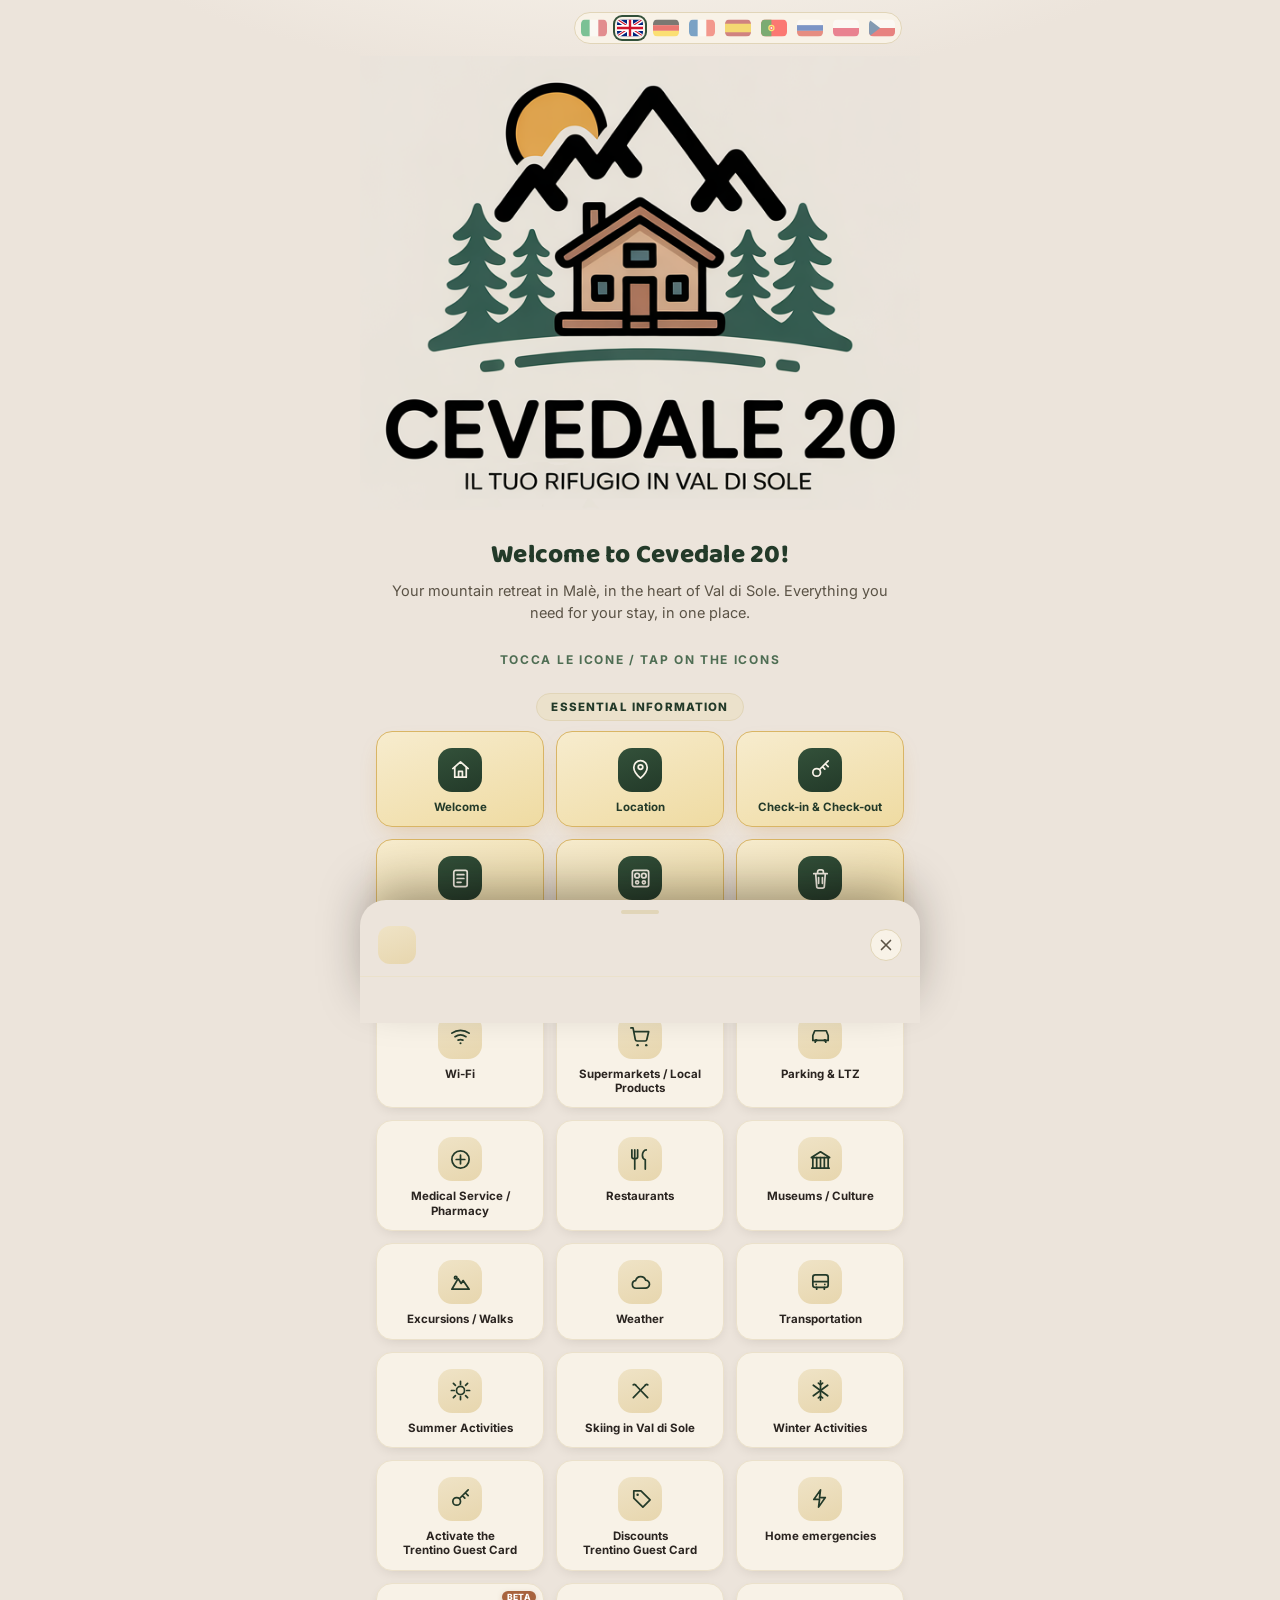
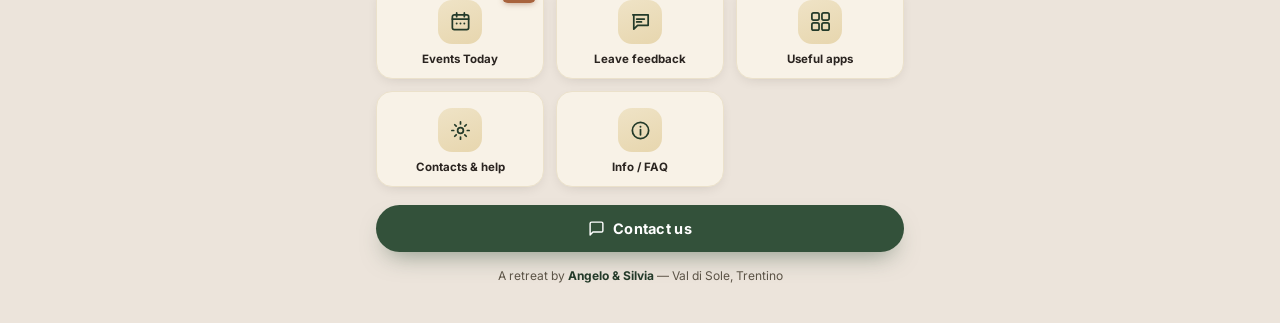
==== commit 2281b620: "Add files via upload" ====
--- a/index.html
+++ b/index.html
@@ -502,6 +502,7 @@
   {code:'de', name:'Deutsch', flag:'<svg viewBox="0 0 70 46" xmlns="http://www.w3.org/2000/svg"><clipPath id="clipDe"><rect width="70" height="46" rx="7"/></clipPath><g clip-path="url(#clipDe)"><rect width="70" height="15.33" y="0" fill="#000"/><rect width="70" height="15.33" y="15.33" fill="#D00"/><rect width="70" height="15.34" y="30.66" fill="#FFCE00"/></g></svg>'},
   {code:'fr', name:'Français', flag:'<svg viewBox="0 0 70 46" xmlns="http://www.w3.org/2000/svg"><clipPath id="clipFr"><rect width="70" height="46" rx="7"/></clipPath><g clip-path="url(#clipFr)"><rect width="70" height="46" fill="#fff"/><rect width="23.3" height="46" fill="#0055A4"/><rect x="46.6" width="23.4" height="46" fill="#EF4135"/></g></svg>'},
   {code:'es', name:'Español', flag:'<svg viewBox="0 0 70 46" xmlns="http://www.w3.org/2000/svg"><clipPath id="clipEs"><rect width="70" height="46" rx="7"/></clipPath><g clip-path="url(#clipEs)"><rect width="70" height="46" fill="#AA151B"/><rect y="11.5" width="70" height="23" fill="#F1BF00"/></g></svg>'},
+  {code:'pt', name:'Português', flag:'<svg viewBox="0 0 70 46" xmlns="http://www.w3.org/2000/svg"><clipPath id="clipPt"><rect width="70" height="46" rx="7"/></clipPath><g clip-path="url(#clipPt)"><rect width="70" height="46" fill="#FF0000"/><rect width="28" height="46" fill="#006600"/><circle cx="28" cy="23" r="8.5" fill="#FFE000"/><circle cx="28" cy="23" r="5.4" fill="#FF0000"/><circle cx="28" cy="23" r="2.6" fill="#fff"/></g></svg>'},
   {code:'ru', name:'Русский', flag:'<svg viewBox="0 0 70 46" xmlns="http://www.w3.org/2000/svg"><clipPath id="clipRu"><rect width="70" height="46" rx="7"/></clipPath><g clip-path="url(#clipRu)"><rect width="70" height="15.33" y="0" fill="#fff"/><rect width="70" height="15.33" y="15.33" fill="#0039A6"/><rect width="70" height="15.34" y="30.66" fill="#D52B1E"/></g></svg>'},
   {code:'pl', name:'Polski', flag:'<svg viewBox="0 0 70 46" xmlns="http://www.w3.org/2000/svg"><clipPath id="clipPl"><rect width="70" height="46" rx="7"/></clipPath><g clip-path="url(#clipPl)"><rect width="70" height="23" y="0" fill="#fff"/><rect width="70" height="23" y="23" fill="#DC143C"/></g></svg>'},
   {code:'cs', name:'Čeština', flag:'<svg viewBox="0 0 70 46" xmlns="http://www.w3.org/2000/svg"><clipPath id="clipCs"><rect width="70" height="46" rx="7"/></clipPath><g clip-path="url(#clipCs)"><rect width="70" height="23" y="0" fill="#fff"/><rect width="70" height="23" y="23" fill="#D7141A"/><path d="M0,0 L30,23 L0,46 Z" fill="#11457E"/></g></svg>'},
@@ -9780,12 +9781,1170 @@
       }
     }
   },
+  pt: {
+    title:'Bem-vindos a Cevedale 20!',
+    subtitle:'O vosso refúgio de montanha em Malè, no coração do Val di Sole. Tudo o que precisam para a vossa estadia, num só lugar.',
+    hint:'Tocca le icone / tap on the icons',
+    cta:'Contacte-nos',
+    hostline:'Um refúgio de <b>Angelo & Silvia</b> — Val di Sole, Trentino',
+    sheetContactTitle:'Contacte-nos',
+    closeLabel:'Fechar',
+    essentialLabel:'Informações essenciais',
+    usefulLabel:'Dicas úteis para a vossa estadia',
+    nav:[
+      {id:'welcome', icon:'home', label:'Boas-vindas'},
+      {id:'location', icon:'pin', label:'Localização'},
+      {id:'checkin', icon:'key', label:'Check-in e check-out'},
+      {id:'rules', icon:'rules', label:'Regras da casa'},
+      {id:'appliances', icon:'stove', label:'Cozinha'},
+      {id:'waste', icon:'trash', label:'Gestão de resíduos'},
+      {id:'wifi', icon:'wifi', label:'Wi‑Fi'},
+      {id:'shopping', icon:'cart', label:'Supermercados / Produtos locais'},
+      {id:'parking', icon:'car', label:'Estacionamento e ZTL'},
+      {id:'medical', icon:'medical', label:'Serviço médico / Farmácia'},
+      {id:'restaurants', icon:'utensils', label:'Restaurantes'},
+      {id:'museums', icon:'museum', label:'Museus / Cultura'},
+      {id:'excursions', icon:'mountain', label:'Excursões / Passeios'},
+      {id:'weather', icon:'cloud', label:'Meteorologia'},
+      {id:'transport', icon:'bus', label:'Transportes'},
+      {id:'summerActivities', icon:'sun', label:'Atividades de verão'},
+      {id:'skiing', icon:'skis', label:'Esqui no Val di Sole'},
+      {id:'winterActivities', icon:'snow', label:'Atividades de inverno'},
+      {id:'activateGuestCard', icon:'key', label:'Ativar o<br>Trentino Guest Card'},
+      {id:'discounts', icon:'tag', label:'Descontos<br>Trentino Guest Card'},
+      {id:'emergency', icon:'bolt', label:'Emergências em casa'},
+      {id:'eventsToday', icon:'calendar', label:'Eventos de hoje', beta:true},
+      {id:'guestbook', icon:'chat', label:'Deixar comentários'},
+      {id:'usefulApps', icon:'appsGrid', label:'Apps úteis'},
+      {id:'contacts', icon:'gear', label:'Contactos e ajuda'},
+      {id:'faq', icon:'info', label:'Info / FAQ'},
+    ],
+    sections:{
+      welcome:{
+        title:'Boas-vindas',
+        blocks:[
+          {t:'p', text:'Caros hóspedes, bem-vindos ao Val di Sole! Somos o Angelo e a Silvia e temos todo o gosto em recebê-los em <b>Cevedale 20</b>, o vosso refúgio em Malè.'},
+          {t:'p', text:'Este pequeno guia digital contém tudo o que precisam para a vossa estadia: como chegar ao apartamento, como entrar, as regras da casa, a gestão de resíduos e muitas dicas para aproveitarem ao máximo o vale.'},
+          {t:'note', text:'Toquem num ícone no ecrã inicial para abrir a secção que lhes interessa. Podem voltar ao início a qualquer momento com a seta de retrocesso ou fechando o painel.'},
+          {t:'p', text:'Desejamos-lhes uma estadia cheia de ar puro, montanhas e relaxamento!'},
+        ]
+      },
+      eventsToday:{
+        title:'Eventos de hoje',
+        blocks:[
+          {t:'warn', text:'⚠️ <b>Esta secção está em fase de testes BETA</b>: pode conter erros em horários ou locais. Por favor, confirmem as informações na brochura oficial do gabinete de turismo do Val di Sole (APT), disponível no gabinete de informação turística ou para descarregar online.'},
+          {t:'link', icon:'pin', label:'Gabinete de turismo APT — Via Marconi 7, Malè', url:'https://www.google.com/maps/search/?api=1&query='+encodeURIComponent('Via Marconi 7, Malè')},
+          {t:'link', icon:'phone', label:'Ligar para o gabinete de turismo — +39 0463 901280', url:'tel:+390463901280'},
+          {t:'link', icon:'globe', label:'Descarregar o programa de eventos da APT Val di Sole', url:'https://www.visitvaldisole.it/it/eventi'},
+          {t:'p', text:'Eventos no Val di Sole <b>hoje</b>, atualizados automaticamente a partir da brochura do gabinete de turismo local.'},
+          {t:'events_today'},
+          {t:'note', text:'Fonte: brochura do gabinete de turismo do Val di Sole (APT). As informações estão em italiano e podem mudar por motivos meteorológicos — verifiquem os horários nos gabinetes de informação locais antes de se deslocarem.'},
+        ]
+      },
+      location:{
+        title:'Localização',
+        blocks:[
+          {t:'p', text:'O apartamento situa-se em Malè, na <b>Via IV Novembre 16</b>, dentro da “Galleria Cevedale”.'},
+          {t:'mapembed', query:'Via IV Novembre 16, 38027 Malè TN'},
+          {t:'link', icon:'pin', label:'Abrir a morada no Google Maps', url:MAPS.address},
+          {t:'h', text:'Como chegar de carro'},
+          {t:'steps', items:[
+            {num:'1', title:'Saída da autoestrada', text:'Saiam na saída “Trento Nord – Interporto” ou “S. Michele all’Adige / Mezzocorona”, na <b>autoestrada A22 do Brenner</b>.'},
+            {num:'2', title:'Sigam as indicações', text:'Sigam as indicações para Mezzolombardo, Cles, Malè (SS.42), na direção do <b>Val di Non / Val di Sole</b>.'},
+            {num:'3', title:'O edifício Cevedale', text:'Cheguem ao edifício “Cevedale”, na Via IV Novembre 16, em Malè (TN) — vejam o mapa acima.'},
+            {num:'4', title:'Estacionamento reservado', text:'Estacionem no lugar reservado: lugar n.º 20, no lado direito do edifício, ao fundo (chega-se lá contornando o edifício no sentido dos ponteiros do relógio) — detalhes e fotografias abaixo.'},
+          ]},
+          {t:'note', text:'<b>Se vierem de Milão</b>, podem também considerar o itinerário Bérgamo → SS.42 → Passo del Tonale: o mesmo tempo de viagem, mas sem portagens.'},
+          {t:'img', src:'images/edificio-parcheggio.jpg', alt:'Edifício com a entrada da Galleria e o lugar de estacionamento 20', caption:'O edifício visto da rua: à esquerda a entrada da Galleria, à direita o lugar de estacionamento n.º 20'},
+          {t:'h', text:'Estacionamento reservado'},
+          {t:'p', text:'Têm à disposição um lugar de estacionamento reservado, assinalado com linhas amarelas, junto ao canto traseiro direito do edifício, ao lado de uma placa com o número “20”. Chega-se lá contornando o edifício no sentido dos ponteiros do relógio.'},
+          {t:'img', src:'images/mappa-parcheggio.jpg', alt:'Mapa de satélite com o percurso até ao lugar de estacionamento reservado', caption:'Percurso (a vermelho) até ao lugar reservado n.º 20; a verde os lugares gratuitos sem número'},
+          {t:'img', src:'images/parcheggio-piazzola-20.jpg', alt:'Lugar de estacionamento reservado número 20', caption:'O lugar reservado, assinalado com o número “20” na parede do edifício'},
+          {t:'p', text:'Em frente à entrada da galeria existem outros lugares gratuitos, assinalados com linhas amarelas, mas sem número de identificação.'},
+          {t:'h', text:'Entrada da Galleria Cevedale'},
+          {t:'p', text:'A entrada do apartamento fica dentro da Galleria Cevedale, ao lado do Bar Cevedale.'},
+          {t:'img', src:'images/ingresso-galleria.jpg', alt:'Escadaria de entrada da Galleria Cevedale', caption:'A entrada da Galleria Cevedale, ao lado do Bar Cevedale'},
+          {t:'jump', to:'checkin', icon:'key', label:'Como entrar no apartamento'},
+        ]
+      },
+      checkin:{
+        title:'Check-in e check-out',
+        blocks:[
+          {t:'h', text:'Entrada da Galleria Cevedale'},
+          {t:'p', text:'A entrada do apartamento fica dentro da Galleria Cevedale, ao lado do Bar Cevedale. Para a morada, o mapa e o itinerário de carro, consultem a secção “Localização”.'},
+          {t:'img', src:'images/ingresso-galleria.jpg', alt:'Escadaria de entrada da Galleria Cevedale', caption:'A entrada da Galleria Cevedale, ao lado do Bar Cevedale'},
+          {t:'h', text:'Como entrar'},
+          {t:'p', text:'O portão principal da Galleria costuma estar aberto das <b>8h às 18h</b>: basta empurrá-lo para a frente para aceder às escadas. Fora deste horário, precisarão das chaves para o abrir.'},
+          {t:'p', text:'Subam ao <b>1.º andar</b> (também há elevador), virem à direita no corredor e encontrarão a entrada na segunda porta à direita — apartamento 20, campainha “FLAMINI-GIANGRANDI”.'},
+          {t:'img', src:'images/portone-condominio.jpg', alt:'Porta de entrada do edifício', caption:'A porta de entrada do edifício, no 1.º andar'},
+          {t:'h', text:'A caixa de segurança das chaves'},
+          {t:'p', text:'Ao lado da porta encontrarão uma pequena caixa de segurança. Abram a tampa preta para baixo, introduzam a combinação (que será comunicada no dia do check-in) e rodem o botão superior no sentido dos ponteiros do relógio.'},
+          {t:'img', src:'images/cassetta-sicurezza.jpg', alt:'Instruções para abrir a caixa de segurança', caption:'Para abrir: introduzam o código de 4 dígitos e rodem o botão no sentido dos ponteiros do relógio. Para fechar: rodem no sentido contrário e coloquem a combinação em 0‑0‑0‑0'},
+          {t:'p', text:'Encontrarão 3 chaves: a mais comprida abre a porta do apartamento; as duas mais curtas abrem o portão principal da galeria e a porta de saída no rés-do-chão, no lado direito do edifício, em direção ao estacionamento privado (útil para as malas).'},
+          {t:'code', label:'Código da caixa de segurança', value:'comunicado no check-in'},
+          {t:'warn', text:'No final, fechem a caixa de segurança, rodem o botão no sentido contrário aos ponteiros do relógio e coloquem a combinação em 0‑0‑0‑0. Pedimos que nunca deixem visível a combinação que vos foi fornecida.'},
+          {t:'h', text:'No dia da partida, pedimos que'},
+          {t:'list', items:[
+            'Não deixem lixo no apartamento',
+            'Coloquem o cartão de gestão de resíduos e o comando da TV no expositor de madeira',
+            'Fechem as janelas',
+            'Deixem o apartamento livre até às 10:00',
+            'Coloquem as chaves do apartamento na caixa de segurança',
+            'Nos comuniquem qualquer contratempo ou problema encontrado',
+          ]},
+          {t:'note', text:'Se ficaram satisfeitos, uma avaliação no Airbnb deixar-nos-ia muito contentes (naturalmente, é facultativo) 💛'},
+        ]
+      },
+      rules:{
+        title:'Regras da casa',
+        blocks:[
+          {t:'p', text:'Para garantir uma estadia tranquila a vós e aos próximos hóspedes, pedimos que respeitem algumas regras simples.'},
+          {t:'h', text:'Utilização da cozinha'},
+          {t:'p', text:'Para evitar sobrecargas e quedas da instalação elétrica, pedimos que <b>não utilizem a placa de cozinhar ao mesmo tempo</b> que outros eletrodomésticos de elevado consumo energético (forno, máquina de lavar, secador de cabelo, aspirador). Detalhes completos na secção “Cozinha”.'},
+          {t:'h', text:'Resíduos'},
+          {t:'p', text:'Em Malè a recolha seletiva é obrigatória. Encontrarão todas as indicações na secção “Gestão de resíduos”.'},
+          {t:'h', text:'Proibição de fumar'},
+          {t:'p', text:'No apartamento é proibido fumar e acender qualquer tipo de chama (por exemplo, velas).'},
+          {t:'h', text:'Número máximo de hóspedes'},
+          {t:'p', text:'O apartamento pode acolher no máximo 4 hóspedes.'},
+          {t:'h', text:'Taxa turística'},
+          {t:'p', text:'O imposto provincial de estadia é de 1 € por pessoa e por noite. É suportado por quem se aloja, até um máximo de 10 noites consecutivas. Estão isentos os menores de 14 anos e algumas categorias de pessoas. Se se enquadrarem numa delas, pedimos que nos informem para aplicarmos a isenção.'},
+          {t:'jump', to:'taxExemptions', icon:'info', label:'Quem não tem de pagar — consultem as isenções'},
+        ]
+      },
+      wifi:{
+        title:'Wi‑Fi',
+        blocks:[
+          {t:'warn', text:'Infelizmente não conseguimos disponibilizar ligação Wi‑Fi dentro do apartamento.'},
+          {t:'h', text:'Wi‑Fi gratuito no centro de Malè'},
+          {t:'p', text:'A poucos passos do apartamento podem utilizar o <b>TrentinoWiFi</b>, o serviço de ligação gratuita da Província Autónoma de Trento, ativo em muitas praças e locais do centro de Malè.'},
+          {t:'brand', name:'TrentinoWiFi', logo:'images/trentinowifi-logo.png', tagline:'O serviço Wi‑Fi gratuito de qualidade do nosso território', url:'https://www.trentinowifi.it/'},
+          {t:'h', text:'Como funciona'},
+          {t:'list', items:[
+            'Procurem a rede “TrentinoWiFi” entre as redes Wi‑Fi disponíveis no telemóvel ou computador',
+            'Na primeira vez, façam um breve registo gratuito',
+            'Depois de registados, ligar-se-ão automaticamente em qualquer ponto do Trentino onde exista sinal TrentinoWiFi',
+            'A navegação é gratuita, sem limite de tempo e sem publicidade',
+          ]},
+          {t:'note', text:'Para assistência sobre o serviço TrentinoWiFi: número verde 800 22 80 40, de segunda a sexta-feira, das 8:00 às 17:00.'},
+          {t:'link', icon:'wifi', label:'Ir ao site do TrentinoWiFi', url:'https://www.trentinowifi.it/'},
+        ]
+      },
+      appliances:{
+        title:'Cozinha',
+        blocks:[
+          {t:'h', text:'Placa de indução'},
+          {t:'p', text:'A placa de cozinhar é de indução. No armário ao lado do frigorífico encontrarão tachos, panelas e frigideiras antiaderentes compatíveis. A cafeteira moka Barazzoni também é compatível com a placa de indução (mas não deve ser usada com potência superior a 5, caso contrário aparecerá um erro).'},
+          {t:'warn', text:'IMPORTANTE: para evitar sobrecargas e quedas da instalação elétrica, pedimos que não utilizem a placa de cozinhar ao mesmo tempo que outros eletrodomésticos de elevado consumo energético (forno, máquina de lavar, secador de cabelo, aspirador).'},
+          {t:'p', text:'Para cozinhar recomendamos usar no máximo duas zonas, com uma potência total indicada nos visores não superior a 10‑12 (por exemplo: zona com a panela de água a 6‑7, tacho com molho a 5‑4).'},
+          {t:'img', src:'images/cucina-induzione-en.jpg', alt:'Comandos da placa de indução', caption:'Os principais comandos para gerir a placa de cozinhar'},
+          {t:'p', text:'Acima encontram os principais comandos da placa de cozinhar. As instruções completas estão na gaveta central do móvel da TV, na sala.'},
+          {t:'note', text:'Se no visor aparecer “Lo”, significa que ativaram inadvertidamente o bloqueio de segurança. Para o desbloquear, basta manter premido o símbolo da CHAVE durante alguns segundos.'},
+          {t:'img', src:'images/cucina-simbolo-chiave.jpg', alt:'Símbolo em forma de chave na placa de cozinhar', caption:'O símbolo da CHAVE a manter premido para desbloquear a placa'},
+          {t:'jump', to:'emergency', icon:'bolt', label:'Se disparar o contador elétrico, vejam “Emergências em casa”'},
+        ]
+      },
+      emergency:{
+        title:'Emergências em casa',
+        blocks:[
+          {t:'h', text:'Se faltar a eletricidade'},
+          {t:'p', text:'Podem reativá-la com os interruptores junto à porta de entrada, ou a partir do interruptor do contador geral, que se encontra numa sala no piso da cave: ao sair do elevador no piso -1, é a porta logo à direita.'},
+          {t:'img', src:'images/emergenza-stanza-contatori.jpg', alt:'Corredor no piso -1 com a porta da sala dos contadores', caption:'À saída do elevador no piso -1, a porta da sala dos contadores fica logo à direita'},
+          {t:'p', text:'O contador está em cima à direita, identificado pelo número “20” e pela placa “FLAMINI-GIANGRANDI”.'},
+          {t:'img', src:'images/emergenza-contatore.jpg', alt:'Contador elétrico n.º 20 na sala dos contadores', caption:'O contador n.º 20, em cima à direita na fila'},
+          {t:'h', text:'Extintor'},
+          {t:'p', text:'Encontra-se na gaveta baixa de madeira entre a lareira e a poltrona individual. Basta levantar a tampa.'},
+          {t:'warn', text:'O extintor é um dispositivo de segurança que só deve ser usado numa emergência real: uma utilização indevida causa danos irreversíveis em móveis e pavimentos, cujos custos de reparação serão integralmente cobrados ao hóspede.'},
+          {t:'h', text:'Números úteis'},
+          {t:'p', text:'Para qualquer emergência médica, de incêndio ou de segurança pública, liguem para o <b>112</b> (número único europeu de emergência). Encontram outros contactos úteis na secção “Contactos e ajuda”.'},
+          {t:'jump', to:'medical', icon:'medical', label:'Precisam de um médico? Vejam “Serviço médico”'},
+        ]
+      },
+      medical:{
+        title:'Serviço médico / Farmácia',
+        blocks:[
+          {t:'h', text:'Serviço médico para turistas — Val di Sole'},
+          {t:'note', text:'Ativo de <b>1 de julho</b> a <b>31 de agosto de 2026</b>, de segunda a sexta-feira, das 8:00 às 20:00. Fora deste período ou destes horários, recorram ao Serviço de Continuidade Assistencial (116117) indicado mais abaixo.'},
+          {t:'p', text:'Custo: <b>30 €</b> por consulta no consultório, <b>40 €</b> por visita ao domicílio. Estão isentos os acidentes de trabalho em caso de primeira intervenção.'},
+          {t:'warn', text:'É obrigatória marcação: telefonem ao médico das 8:00 às 9:00 ou das 14:00 às 15:00 (exceto em caso de urgência). Em presença de sintomas respiratórios, entrem no consultório com máscara cirúrgica.'},
+          {t:'h', text:'Consultórios (dias úteis)'},
+          {t:'place',
+            name:'Malè — Poliambulatorio',
+            address:'Via IV Novembre, 8 — Malè (TN)',
+            desc:'Segunda e quarta: 9:00–11:00<br>Terça e quinta: 15:00–17:00',
+            mapsQuery:'Poliambulatorio Malè APSS, Via IV Novembre 8, Malè', mapsLabel:'Mapa', phone:'+393358240557', phoneDisplay:'335 824 0557'
+          },
+          {t:'place',
+            name:'Mezzana — Consultório municipal',
+            address:'Via IV Novembre, 75 — Mezzana (TN)',
+            desc:'Segunda e sexta: 15:00–17:00<br>Terça e quinta: 9:00–11:00',
+            mapsQuery:'Ambulatorio Comunale, Via IV Novembre 75, Mezzana TN', mapsLabel:'Mapa', phone:'+393358240557', phoneDisplay:'335 824 0557'
+          },
+          {t:'place',
+            name:'Cogolo — Consultório municipal',
+            address:'Cogolo di Peio (TN)',
+            desc:'Quarta: 15:00–17:00<br>Sexta: 9:00–11:00',
+            mapsQuery:'Ambulatorio Comunale Cogolo di Peio TN', mapsLabel:'Mapa', phone:'+393358240557', phoneDisplay:'335 824 0557'
+          },
+          {t:'note', text:'O mesmo número (335 824 0557) serve para marcar tanto as consultas no consultório como as visitas ao domicílio, nos três locais.'},
+          {t:'h', text:'Noite, fins de semana e 15 de agosto'},
+          {t:'p', text:'Durante a noite, aos sábados, domingos e a 15 de agosto, contactem o Serviço de Continuidade Assistencial <b>apenas em caso de urgência</b>.'},
+          {t:'contact', name:'Continuidade Assistencial', sub:'Centrale Operativa Unificata', phone:'116117', email:''},
+          {t:'h', text:'Farmácia'},
+          {t:'place',
+            name:'Farmacia Tomasi',
+            address:'Piazza Dante, 1 — 38027 Malè (TN)',
+            desc:'Em pleno centro de Malè.',
+            mapsQuery:'Farmacia Tomasi, Piazza Dante 1, Malè', mapsLabel:'Mapa', phone:'+390463901131', phoneDisplay:'0463 901131',
+            hours:[
+            ['Seg–Sáb','8:30–12:30 · 15:30–19:30'],
+            ['Domingo','Fechada (exceto turnos de serviço)'],
+          ], email:'farmacia.dr.tomasi@gmail.com', url:'https://farmaciatomasi.com/', urlLabel:'farmaciatomasi.com'
+          },
+        ]
+      },
+      waste:{
+        title:'Gestão de resíduos',
+        blocks:[
+          {t:'p', text:'Em Malè vigora um sistema de recolha seletiva <b>obrigatório</b>, com entrega direta no Centro de Recolha. Pedimos que sejam responsáveis na gestão dos resíduos.'},
+          {t:'h', text:'Orgânicos'},
+          {t:'p', text:'Podem despejar livremente o saco dos orgânicos nos contentores castanhos à entrada do Poliambulatorio, a cerca de 20 metros do apartamento.'},
+          {t:'img', src:'images/rifiuti-bidoni.jpg', alt:'Contentores de resíduos orgânicos e ponto de recolha de indiferenciados', caption:'Os contentores castanhos dos orgânicos e, ao lado, o coletor dos indiferenciados, à entrada do Poliambulatorio'},
+          {t:'warn', text:'Atenção: é preciso levantar a tampa pequena e redonda, não a tampa grande e quadrada.'},
+          {t:'h', text:'Indiferenciados'},
+          {t:'p', text:'No mesmo local encontrarão um coletor de alvenaria para os indiferenciados, que se abre com o cartão que se encontra no expositor de madeira sobre o móvel da TV, na sala.'},
+          {t:'img', src:'images/rifiuti-espositore.jpg', alt:'Expositor de madeira com cartão de resíduos e comando da TV', caption:'O expositor na sala: aqui encontram o cartão de resíduos e o comando da TV (a devolver aqui no check-out). O cartão “PERCHÉ”, através de um sensor sem contacto, abre o coletor dos indiferenciados e os contentores da Ecoisola. Deve ser sempre mostrado aos operadores do Centro de Recuperação de Materiais.'},
+          {t:'note', text:'As deposições de indiferenciados são contingentadas pelo Município: façam no máximo 2‑3 por semana (aconselhamos introduzir 2 sacos de cada vez).'},
+          {t:'img', src:'images/rifiuti-mappa.jpg', alt:'Mapa com a localização dos contentores orgânicos e do coletor de indiferenciados', caption:'Os contentores dos orgânicos e o coletor dos indiferenciados encontram-se ao longo da Via IV Novembre, a poucos passos do apartamento'},
+          {t:'h', text:'Plástico, papel e vidro'},
+          {t:'p', text:'Devem ser separados corretamente e levados ao Centro de Recuperação de Materiais de Malè, utilizando o mesmo cartão.'},
+          {t:'link', icon:'pin', label:'Centro de Recuperação de Materiais — Google Maps', url:MAPS.crm},
+          {t:'p', text:'Telefone do Centro de Recuperação de Materiais: <a href="tel:+390463901253">+39 0463 901253</a>'},
+          {t:'hours', rows:[
+            ['Segunda','fechado (ver Eco Isola)'],
+            ['Terça','8:30–12:00 · 14:00–17:30'],
+            ['Quarta','8:30–12:00 · 14:00–17:30'],
+            ['Quinta','8:30–12:00 · 14:00–17:30'],
+            ['Sexta','fechado (ver Eco Isola)'],
+            ['Sábado','8:30–12:00 · 14:00–17:30'],
+            ['Domingo','fechado (ver Eco Isola)'],
+          ]},
+          {t:'h', text:'Eco Isola'},
+          {t:'img', src:'images/rifiuti-ecoisola.jpg', alt:'Contentores Eco Isola para papel, multimaterial e vidro', caption:'Os contentores Eco Isola, instalados no exterior do Centro de Recuperação de Materiais'},
+          {t:'p', text:'Instalada no exterior do Centro de Recuperação de Materiais, permite depositar papel e cartão, multimaterial leve e embalagens de vidro mesmo nos dias de encerramento do centro. Está ativa <b>apenas nos dias de encerramento do centro</b>, com desligamento programado às 22:00. Os contentores abrem-se com o cartão de resíduos, encostando-o a um sensor sem contacto.'},
+          {t:'note', text:'Não são obrigados a ir todos os dias ao centro de recuperação: podem fazê-lo no último (ou penúltimo) dia da estadia, de acordo com os horários do Centro de Recuperação de Materiais ou da Ecoisola; não demora mais de 10 minutos.'},
+        ]
+      },
+      parking:{
+        title:'Estacionamento e ZTL',
+        blocks:[
+          {t:'p', text:'O vosso lugar de estacionamento reservado, assinalado com linhas amarelas, situa-se junto ao canto traseiro direito do edifício, ao lado da placa com o número “20”. Chega-se lá contornando o edifício no sentido dos ponteiros do relógio.'},
+          {t:'img', src:'images/parcheggio-piazzola-20.jpg', alt:'Lugar de estacionamento reservado número 20', caption:'O lugar reservado, assinalado com o número “20” na parede do edifício'},
+          {t:'p', text:'Em frente à galeria encontram outros lugares gratuitos, assinalados com linhas amarelas e sem número de identificação.'},
+          {t:'link', icon:'pin', label:'Abrir a localização no Google Maps', url:MAPS.address},
+          {t:'h', text:'Zonas de Tráfego Limitado'},
+          {t:'p', text:'Em Malè (e em todo o Val di Sole) não existem zonas ZTL permanentes nem portais eletrónicos. Em cada localidade há zonas pedonais, mas costumam estar vedadas, sendo praticamente impossível entrar nelas por engano.'},
+          {t:'h', text:'Encerramento ao trânsito do Val di Rabbi'},
+          {t:'p', text:'De <b>27 de junho a 6 de setembro</b>, das 9:45 às 17:00, a estrada provincial é encerrada à altura de Plazze dei Forni, onde existe um amplo parque de estacionamento pago. Só se pode aceder à parte alta do Val di Rabbi a pé, de bicicleta ou com as navetes do Parque (Stelviobus).'},
+          {t:'warn', text:'Atenção: algumas linhas (2‑3‑4) têm lugares limitados e exigem reserva por telefone até ao dia anterior, ligando para o <a href="tel:+393466726120">346 672 6120</a>, entre as 9:00 e as 17:00.'},
+          {t:'p', text:'Passando antes das 9:45 é possível chegar ao parque AL PLAN (ideal para visitar a Ponte Tibetana) ou ao parque COLER (para visitar as Cascatas de Saent).'},
+          {t:'link', icon:'bus', label:'Linhas e horários do Stelviobus (PDF)', url:'https://www.visitvaldisole.it/website_files/trasporti/Stelviobus.pdf'},
+        ]
+      },
+      faq:{
+        title:'Info / FAQ',
+        blocks:[
+          {t:'h', text:'A que horas posso fazer o check-in/check-out?'},
+          {t:'p', text:'Salvo acordo diferente com os anfitriões, o check-in é esperado entre as 12:00 e as 18:00, pois o portão da Galleria permanece aberto nesse horário. Se previrem chegar depois das 18:00, avisem-nos: organizaremos que alguém esteja presente para vos deixar entrar. O check-out é pedido até às 10:00, mas se precisarem de mais tempo, digam-nos — faremos o possível para vos ajudar.'},
+          {t:'jump', to:'checkin', icon:'key', label:'Secção “Check-in e check-out”'},
+          {t:'h', text:'Posso levar animais de estimação?'},
+          {t:'p', text:'Sim, até um máximo de um animal. Os hóspedes são responsáveis por trazer a sua própria caixa de areia/tabuleiro.'},
+          {t:'h', text:'Há elevador?'},
+          {t:'p', text:'Sim — além das escadas, está disponível um elevador até ao 1.º andar do apartamento.'},
+          {t:'h', text:'Onde deito o lixo?'},
+          {t:'p', text:'Encontram todas as indicações na secção “Gestão de resíduos”, com mapas e horários do Centro de Recolha.'},
+          {t:'jump', to:'waste', icon:'trash', label:'Secção “Gestão de resíduos”'},
+          {t:'h', text:'Há máquina de lavar roupa?'},
+          {t:'p', text:'Sim, está disponível. Na casa de banho encontram também um estendal exterior e detergente.'},
+          {t:'h', text:'Onde posso encontrar informações turísticas?'},
+          {t:'p', text:'No Posto de Informação Turística de Malè, no centro da vila, no rés-do-chão do edifício municipal, encontram todas as informações e brochuras de que precisam para aproveitar ao máximo as férias.'},
+          {t:'place',
+            name:'Posto de Informação Turística de Malè',
+            address:'Piazza Regina Elena, 75 — 38027 Malè (TN)',
+            desc:'Aberto todos os dias (fechado a 25 de dez.), 8:30–12:30 · 14:30–18:30. Os horários podem variar por razões organizacionais.',
+            mapsQuery:'Piazza Regina Elena 75, Malè', mapsLabel:'Mapa', phone:'+390463901280', phoneDisplay:'0463 901280'
+          },
+          {t:'place',
+            name:'Azienda per il Turismo Val di Sole',
+            address:'Via Marconi, 7 — 38027 Malè (TN)',
+            desc:'Aberto ao público de segunda a sexta-feira, 9:00–12:00 · 14:00–17:00.',
+            mapsQuery:'Via Marconi 7, Malè', mapsLabel:'Mapa', phone:'+390463901280', phoneDisplay:'0463 901280'
+          },
+        ]
+      },
+      excursions:{
+        title:'Excursões / Passeios',
+        blocks:[
+          {t:'p', text:'O Val di Sole é a porta de entrada para dois grandes parques naturais: o <b>Parque Nacional do Stelvio</b> e o <b>Parque Natural Adamello Brenta</b> — um paraíso para quem gosta de caminhar, pedalar e estar ao ar livre.'},
+          {t:'note', text:'No Posto de Informação Turística de Malè podem levantar brochuras muito detalhadas sobre caminhadas e passeios no Val di Sole (morada e horários na secção “Contactos e ajuda”).'},
+          {t:'jump', to:'contacts', icon:'pin', label:'Posto de Informação Turística — morada e horários'},
+          {t:'link', icon:'mountain', label:'Descarregar a brochura WALK (PDF)', url:'https://www.visitvaldisole.it/website_files/cataloghi/walk-passeggiate.pdf'},
+          {t:'link', icon:'mountain', label:'Descarregar a brochura TREK — Excursões (PDF)', url:'https://www.visitvaldisole.it/website_files/cataloghi/trek-escursioni.pdf'},
+          {t:'h', text:'As nossas sugestões, também para famílias'},
+          {t:'p', text:'Aqui ficam alguns destinos que recomendamos com gosto: fáceis e adequados também para crianças.'},
+          {t:'place', name:'Ponte Tibetana (Ponte Tibetano)', tag:'Fácil · adequado a famílias',
+            address:'Val di Rabbi (TN)',
+            desc:'Uma espetacular ponte suspensa, com 100 metros de comprimento e cerca de 60 metros de altura, dentro do Parque Nacional do Stelvio, no Val di Rabbi.',
+            img:'images/escursioni-ponte-tibetano.jpg',
+            mapsQuery:'Ponte Tibetano Val di Rabbi', mapsLabel:'Mapa'
+          },
+          {t:'steps', items:[
+            {num:'1', title:'Ponto de partida', text:'O parque <b>AL PLAN</b> é o ponto de partida mais conveniente para chegar à ponte a pé.'},
+            {num:'2', title:'Horários de acesso', text:'Para chegar de carro ao parque é preciso passar <b>antes das 9:45</b>, devido ao encerramento ao trânsito no Val di Rabbi (detalhes abaixo).'},
+            {num:'3', title:'Pagamento do estacionamento', text:'O parque é pago: aceitam-se moedas e cartões de crédito contactless.'},
+          ]},
+          {t:'link', icon:'pin', label:'Parque AL PLAN — Google Maps', url:'https://maps.app.goo.gl/RXmXb3xVTxcWMSKx8'},
+          {t:'note', text:'Em alternativa, podem chegar ao parque AL PLAN com a <b>linha 1 do Stelviobus</b> (paragem “Plan”), com partida de “Plazze dei Forni” de 15 em 15 minutos, das 10:00 às 12:30 e a partir das 15:30.'},
+          {t:'jump', to:'parking', icon:'car', label:'Ler os detalhes sobre o encerramento ao trânsito no Val di Rabbi'},
+          {t:'place', name:'Cascatas de Saent (Cascate di Saent)', tag:'Dificuldade média · ~400 m de desnível',
+            address:'Val di Rabbi (TN)',
+            desc:'Entre as cascatas mais bonitas do Trentino, alcançáveis por um percurso de dificuldade média através do bosque, com um desnível de cerca de 400 metros.',
+            img:'images/escursioni-cascate-saent.jpg',
+            mapsQuery:'Cascate di Saent Val di Rabbi', mapsLabel:'Mapa'
+          },
+          {t:'steps', items:[
+            {num:'1', title:'Ponto de partida', text:'O parque <b>COLER</b> é o ponto de partida mais conveniente para chegar às cascatas a pé.'},
+            {num:'2', title:'Horários de acesso', text:'Para chegar de carro ao parque é preciso passar <b>antes das 9:45</b>, devido ao encerramento ao trânsito no Val di Rabbi (detalhes abaixo).'},
+            {num:'3', title:'Pagamento do estacionamento', text:'O parque é pago, <b>apenas em numerário</b>: não é possível pagar com cartão.'},
+          ]},
+          {t:'link', icon:'pin', label:'Parque COLER — Google Maps', url:'https://maps.app.goo.gl/FtBDaG6KFGcJLETM8'},
+          {t:'note', text:'Em alternativa, podem chegar ao parque COLER com a <b>linha 1 do Stelviobus</b> (paragem “Coler”), com partida de “Plazze dei Forni” de 15 em 15 minutos, das 10:00 às 12:30 e a partir das 15:30.'},
+          {t:'jump', to:'parking', icon:'car', label:'Ler os detalhes sobre o encerramento ao trânsito no Val di Rabbi'},
+          {t:'note', text:'Dica: recomendamos o percurso circular — subir pela margem direita do ribeiro e descer pelo lado oposto.'},
+          {t:'place', name:'Bosco Derniga', tag:'Fácil · adequado a famílias',
+            address:'Ossana (TN)',
+            desc:'Um caminho histórico conduz a um magnífico jardim botânico no bosque, onde painéis informativos e jogos interativos criam uma experiência única e envolvente. O Bosco Derniga é um destino ideal para famílias e crianças: um oásis de paz para passar um dia relaxante rodeado pelo verde e pelo perfume das densas florestas do grupo Adamello-Presanella. Há também um simpático casal de alpacas, “Creme” e “Caramel”, que se pode alimentar.',
+            img:'images/escursioni-bosco-derniga.jpg',
+            mapsQuery:'Bosco Derniga Ossana', mapsLabel:'Mapa'
+          },
+          {t:'link', icon:'pin', label:'Parque recomendado — Google Maps', url:'https://maps.app.goo.gl/bJQRQFuncHefzG686'},
+          {t:'place', name:'Valpiana / Lago dei Caprioli', tag:'Fácil · adequado a famílias',
+            address:'Val di Sole (TN)',
+            desc:'Um agradável passeio que liga Valpiana ao Lago dei Caprioli, adequado a toda a família. Podem escolher de qual dos dois locais partir.',
+            img:'images/escursioni-lago-dei-caprioli.jpg',
+            mapsQuery:'Lago dei Caprioli Valpiana', mapsLabel:'Mapa'
+          },
+          {t:'h', text:'Partindo de Valpiana'},
+          {t:'p', text:'Parque de estacionamento pago (5 €) junto a Valpiana.'},
+          {t:'link', icon:'pin', label:'Parque de Valpiana — Google Maps', url:'https://maps.app.goo.gl/PeFMh3z49wtnchJt9'},
+          {t:'h', text:'Partindo do Lago dei Caprioli'},
+          {t:'p', text:'O caminho começa no parque de estacionamento situado a cerca de 400 metros do lago.'},
+          {t:'link', icon:'pin', label:'Parque do Lago dei Caprioli — Google Maps', url:'https://maps.app.goo.gl/Q7oUAsyoRp5uZVYw6'},
+          {t:'p', text:'Para chegar a este parque podem utilizar o <b>Lakebus</b> (Pellizzano – Lago dei Caprioli), em funcionamento de 4 de julho a 30 de agosto, com reserva obrigatória. Preço 3,00 €, reduzido para 2,00 € com o Guest Card.'},
+          {t:'link', icon:'pin', label:'Paragem de Pellizzano (Parco Sama) — Google Maps', url:'https://maps.app.goo.gl/qnCEZ88Jefo7BrFy6'},
+          {t:'link', icon:'key', label:'Reservar lugar no Lakebus', url:'https://valdisole.openmove.com/'},
+          {t:'p', text:'Em alternativa, podem ir diretamente de carro até ao parque: os lugares são limitados* e têm de ser reservados com antecedência. Custo: dia inteiro (9:00–19:00) 20 €, tarde (12:00–19:00) 10 €.'},
+          {t:'link', icon:'car', label:'Reservar estacionamento no Lago dei Caprioli', url:'https://valdisole-parkings.openmove.com/'},
+          {t:'note', text:'*Se quiserem chegar ao Rifugio Alpino Fazon, à Azienda Agricola Florovivaistica Oga Casanova ou à Berry Farm, contactem diretamente o responsável: obterão uma autorização gratuita de acesso ao respetivo parque (contactos na secção “Transportes”).'},
+          {t:'place', name:'Cascatas de Nardis (Cascate di Nardis)', tag:'Fácil · adequado a famílias',
+            address:'Madonna di Campiglio (TN)',
+            desc:'Uma das cascatas mais famosas do Trentino, com uma ampla queda de água facilmente acessível a pé.',
+            img:'images/escursioni-Cascate-Nardis.jpg',
+            mapsQuery:'Cascate di Nardis Madonna di Campiglio', mapsLabel:'Mapa'
+          },
+          {t:'link', icon:'pin', label:'Parque Cascate di Nardis — Google Maps', url:'https://maps.app.goo.gl/42CNscvkkmR1CksN7'},
+          {t:'note', text:'Parque de estacionamento pago (8 €). Pagamento no local ou reserva online (recomendada em períodos de maior afluência).'},
+          {t:'link', icon:'key', label:'Reservar o estacionamento online', url:'https://book.pnab.it/it/prenota-parcheggio/val-genova/bassa-valle'},
+          {t:'p', text:'Para informações atualizadas sobre trilhos, refúgios e condições meteorológicas em altitude, recomendamos passar pelo Posto de Informação Turística de Malè ou pelo Gabinete de Turismo do Val di Sole (APT) — ver “Contactos e ajuda”.'},
+        ]
+      },
+      shopping:{
+        title:'Supermercados / Produtos locais',
+        blocks:[
+          {t:'p', text:'Aqui ficam as nossas dicas para fazer compras e provar os produtos típicos da zona.'},
+          {t:'h', text:'Supermercados'},
+          {t:'img', src:'images/shopping-mappa-percorso.png', alt:'Mapa do percurso a pé até ao Coop e ao IperPoli', caption:'O percurso a pé do apartamento até ao Coop e ao IperPoli'},
+          {t:'place',
+            name:'Coop', tag:'Ótimo balcão de charcutaria', distance:'50 metros',
+            address:'Via IV Novembre, 23 — Malè',
+            desc:'Prático pela proximidade ao apartamento, tem ótimos produtos ao balcão (nós abastecemo-nos aqui de pão, enchidos e queijos antes das caminhadas), mas no resto é um pouco mais caro do que o IperPoli.',
+            logo:'images/logo-coop.png',
+            mapsQuery:'Coop, Via IV Novembre 23, Malè', mapsLabel:'Mapa', phone:'+390463901325', phoneDisplay:'0463 901325'
+          },
+          {t:'place',
+            name:'IperPoli', tag:'Conveniente e muito bem abastecido', distance:'400 metros',
+            address:'Via Molini, 29 — Malè',
+            desc:'Na nossa opinião, o melhor supermercado de Malè, com ampla escolha de balcões (padaria, pastelaria, talho, peixaria) e preços adequados à qualidade.',
+            logo:'images/logo-iperpoli.png',
+            mapsQuery:'IperPoli, Via Molini 29, Malè', mapsLabel:'Mapa', phone:'+390463901046', phoneDisplay:'0463 901046'
+          },
+          {t:'h', text:'Produtos locais'},
+          {t:'place',
+            name:'Caseificio Cercen (Queijaria Cercen)', tag:'Cadeia de proximidade', distance:'2 km',
+            address:'Via Nazionale, 52 — Terzolas',
+            desc:'Aqui encontram queijos de alta qualidade a preços competitivos. Recomendamos o Casolét e o Nostrano, produzido com leite proveniente das pastagens das malgas locais.',
+            logo:'images/logo-cercen.png',
+            mapsQuery:'Caseificio Cercen, Via Nazionale 52, Terzolas', mapsLabel:'Mapa', phone:'+390463900029', phoneDisplay:'0463 900029'
+          },
+          {t:'img', src:'images/shopping-caseificio-interno.jpg', alt:'Interior da Caseificio Cercen com o balcão dos queijos', caption:'O balcão dos queijos da Caseificio Cercen'},
+          {t:'place',
+            id:'barRoma',
+            name:'Caffè Pasticceria Roma', tag:'Doces típicos', distance:'400 metros',
+            address:'Piazza S. Maria Assunta, 3 — Malè',
+            desc:'Há um doce que cheira a Trentino mais do que qualquer outro: o Strudel de maçã! Aqui encontram o melhor de Malè. Não percam também os seus bolinhos de maçã fritos.',
+            img:'images/ristorante-pasticceria-roma.jpg',
+            mapsQuery:'Caffè Pasticceria Roma, Piazza Santa Maria Assunta 3, Malè', mapsLabel:'Mapa', phone:'+390463901149', phoneDisplay:'0463 901149'
+          },
+        ]
+      },
+      restaurants:{
+        title:'Restaurantes',
+        blocks:[
+          {t:'p', text:'As nossas sugestões para comer bem no Val di Sole.'},
+          {t:'place',
+            name:'Vecchia Canonica', tag:'Melhor pizzaria de Malè',
+            address:'Piazza Cei, 4 — Malè',
+            desc:'Um belo espaço com janelas panorâmicas, perto do apartamento. Na nossa opinião, a melhor pizzaria de Malè.',
+            img:'images/ristorante-vecchia-canonica.jpg',
+            mapsQuery:'Ristorante Vecchia Canonica, Piazza Cei 4, Malè', mapsLabel:'Mapa', phone:'+390463902064', phoneDisplay:'0463 902064'
+          },
+          {t:'place',
+            name:'Osteria del Bosco', tag:'Cozinha típica trentina',
+            address:'Loc. Regazzini, 3 — Malè',
+            desc:'Situado dentro de um parque de aventura, é o melhor local para saborear a cozinha típica trentina.',
+            img:'images/ristorante-osteria-bosco.jpg',
+            mapsQuery:'Osteria del Bosco, Località Regazzini 3, Malè', mapsLabel:'Mapa', phone:'+393932237881', phoneDisplay:'393 223 7881'
+          },
+          {t:'place',
+            name:'La Locanda De Mauris', tag:'Pizza e cozinha local', distance:'1 km',
+            address:'Via Nazionale, 100 — Croviana',
+            desc:'A cerca de 1 km do apartamento: ótima pizza cozida em forno a lenha e cozinha local.',
+            img:'images/ristorante-locanda-demauris.jpg',
+            mapsQuery:'La Locanda De Mauris, Via Nazionale 100, Croviana', mapsLabel:'Mapa', phone:'+390463903037', phoneDisplay:'0463 903037'
+          },
+          {t:'place',
+            name:'Al Molin', tag:'Cozinha típica no Val di Rabbi',
+            address:'Località Acidule, 167 — Rabbi',
+            desc:'Pequeno restaurante familiar dentro do Parque Nacional do Stelvio, 500 metros depois das Termas de Rabbi, a 1260 m de altitude. Pratos da tradição trentina preparados pelo proprietário, num ambiente tranquilo rodeado de verde, junto ao ribeiro Rabbiés. Vale bem uma escapadinha.',
+            img:'images/ristorante-al-molin.jpg',
+            mapsQuery:'Al Molin Ristorante, Località Acidule 167, Rabbi', mapsLabel:'Mapa', phone:'+393288033042', phoneDisplay:'328 803 3042'
+          },
+          {t:'note', text:'Para o “Al Molin” utilizem apenas o número de telemóvel indicado: o antigo número fixo já não está ativo.'},
+        ]
+      },
+      museums:{
+        title:'Museus / Cultura',
+        blocks:[
+          {t:'p', text:'O Val di Sole guarda museus e ecomuseus que contam ofícios e tradições de outros tempos: moinhos, forjas, serrações e castelos, muitas vezes ainda em funcionamento. Aconselhamos a verificar os horários e as aberturas sazonais antes da visita, pois podem variar de ano para ano.'},
+          {t:'note', text:'Se possuírem o Trentino Guest Card, mostrem-no à entrada: a maioria destes museus oferece descontos no bilhete e, em alguns casos, entrada gratuita.'},
+          {t:'img', src:'images/trentino-guestcard-banner.png', alt:'Trentino Guest Card'},
+          {t:'place',
+            name:'Molino Ruatti (Moinho Ruatti)',
+            address:'Pracorno di Rabbi, 3 — 38020 Rabbi (TN)',
+            desc:'O moinho conserva os mecanismos de moagem em funcionamento, oferecendo ao visitante a compreensão das técnicas de trabalho e um olhar sobre a cultura alimentar do território. Está também intacta a casa oitocentista da família, com os ambientes e os objetos de vida originais.',
+            img:'images/museo-molino-ruatti.jpg',
+            mapsQuery:'Molino Ruatti, Pracorno, Rabbi TN', mapsLabel:'Mapa', phone:'+390463903166', phoneDisplay:'0463 903166'
+          },
+          {t:'place',
+            name:'MMape — Museu da abelha',
+            address:'Via al Molin, 3 — 38027 Croviana (TN)',
+            desc:'Um museu… doce como o mel! Feito de sons, cheiros e sabores, como o do mel local para degustar, acompanhado por guias prontos a responder a todas as curiosidades sobre o mundo das abelhas.',
+            img:'images/museo-mmape.jpg',
+            mapsQuery:'MMape Museo dell’ape, Via al Molin 3, Croviana', mapsLabel:'Mapa', phone:'+393283285780', phoneDisplay:'328 328 5780'
+          },
+          {t:'place',
+            name:'Fucina Marinelli (Forja Marinelli)',
+            address:'Via Trento 80 (loc. Pondasio) — 38027 Malè (TN)',
+            desc:'Raro exemplo de instalação pré-industrial, a forja surpreende os visitantes pela sua incrível capacidade de desafiar o tempo e o desgaste: um grande martelo de 1834 e uma forja dupla, ainda em funcionamento.',
+            img:'images/museo-fucina-marinelli.jpg',
+            mapsQuery:'Fucina Marinelli, Via Trento 80, Malè', mapsLabel:'Mapa', phone:'+390463900216', phoneDisplay:'0463 900216'
+          },
+          {t:'place',
+            name:'Museo della Cultura Solandra (Museu da Cultura Solandra)',
+            address:'Via Trento, Palazzo Ex Pretura — 38027 Malè (TN)',
+            desc:'Uma rica coleção de utensílios de época e fiéis reconstituições dos ambientes do quotidiano, da cozinha ao quarto, que contam a vida no Val di Sole no século passado.',
+            img:'images/museo-solandra.jpg',
+            mapsQuery:'Museo della Civiltà Solandra, Via Trento, Malè', mapsLabel:'Mapa', phone:'+390463903166', phoneDisplay:'0463 903166'
+          },
+          {t:'place',
+            name:'Fattore Legno (Fator Madeira)',
+            address:'Zona Industriale, 5 — 38027 Malè (TN)',
+            desc:'Um percurso didático interativo e multimédia dedicado à madeira, material símbolo dos bosques trentinos: aqui podem também observar os artesãos a trabalhar.',
+            img:'images/museo-fattore-legno.jpg',
+            mapsQuery:'Fattore Legno, Zona Industriale 5, Malè', mapsLabel:'Mapa', phone:'+393283285780', phoneDisplay:'328 328 5780'
+          },
+          {t:'place',
+            name:'Serração Veneziana (Segheria Veneziana)',
+            address:'SS.239, 103 (Dimaro) — 38025 Dimaro Folgarida (TN)',
+            desc:'Serração hidráulica que remonta pelo menos ao início de 1800, em funcionamento até 1960. Um percurso didático-expositivo permite admirar os mecanismos internos, em madeira e ferro, ainda em funcionamento.',
+            img:'images/museo-segheria-veneziana.jpg',
+            mapsQuery:'Segheria Veneziana, SS239, Dimaro Folgarida', mapsLabel:'Mapa', phone:'+390463986113', phoneDisplay:'0463 986113'
+          },
+          {t:'place',
+            name:'Castel Caldes (Castelo de Caldes)',
+            address:'Via al Castello 12 (Via IV Novembre) — 38022 Caldes (TN)',
+            desc:'Majestoso castelo do século XIII que domina a vila de Caldes, fruto do encontro entre as culturas veneziana, alemã e lombarda, típico desta zona de fronteira do Principado Episcopal de Trento.',
+            img:'images/museo-castel-caldes.jpg',
+            mapsQuery:'Castel Caldes, Via al Castello 12, Caldes', mapsLabel:'Mapa', phone:'+390461233770', phoneDisplay:'0461 233770'
+          },
+        ]
+      },
+      weather:{
+        title:'Meteorologia',
+        blocks:[
+          {t:'weather'},
+          {t:'h', text:'Dia de chuva? Algumas ideias'},
+          {t:'h', text:'Termas'},
+          {t:'place',
+            name:'Terme di Pejo (Termas de Pejo)',
+            address:'Via delle Acque Acidule, 3 — 38024 Peio Fonti (TN)',
+            desc:'Uma tarde de relaxamento entre piscinas termais e tratamentos de bem-estar, dentro do Parque Nacional do Stelvio.',
+            img:'images/meteo-terme-pejo.jpg',
+            mapsQuery:'Terme di Pejo, Via delle Acque Acidule 3, Peio Fonti', mapsLabel:'Mapa', phone:'+390463753226', phoneDisplay:'0463 753226'
+          },
+          {t:'place',
+            name:'Terme di Rabbi (Termas de Rabbi)',
+            address:'Loc. Fonti di Rabbi, 162 — 38020 Rabbi (TN)',
+            desc:'Rodeadas pelo verde do Val di Rabbi, ideais para um dia de puro relaxamento.',
+            img:'images/meteo-terme-rabbi.jpg',
+            mapsQuery:'Terme di Rabbi, Loc. Fonti di Rabbi 162, Rabbi', mapsLabel:'Mapa', phone:'+390463983000', phoneDisplay:'0463 983000'
+          },
+          {t:'h', text:'Piscina'},
+          {t:'place',
+            name:'Acqua Center Val di Sole',
+            address:'Via alla Croce, 1 — 38027 Malè (TN)',
+            desc:'Três piscinas cobertas, abertas todo o ano com qualquer condição climática. As amplas janelas oferecem vista para as Dolomitas de Brenta, para uma estadia agradável e relaxante, e o solário exterior permite um merecido momento de descanso.',
+            img:'images/estate-acqua-center.jpg',
+            mapsQuery:'Acquacenter Val di Sole, Via alla Croce, Malè', mapsLabel:'Mapa', phone:'+390463902545', phoneDisplay:'0463 902545'
+          },
+          {t:'h', text:'Cultura'},
+          {t:'jump', to:'museums', icon:'museum', label:'Museus e atrações do vale'},
+          {t:'h', text:'Cinema'},
+          {t:'place',
+            name:'Cinema de Malè', tag:'Teatro Comunale',
+            address:'Piazza Garibaldi, 6 — 38027 Malè (TN)',
+            desc:'O cinema municipal de Malè, com sessões durante todo o ano.',
+            img:'images/meteo-cinema-male.jpg',
+            url:'https://www.visitvaldisole.it/it/eventi/cinema-male', urlLabel:'Ver a programação',
+            mapsQuery:'Teatro Comunale, Piazza Garibaldi 6, Malè', mapsLabel:'Mapa', phone:'+390463900069', phoneDisplay:'0463 900069'
+          },
+          {t:'place',
+            name:'Cinema de Ossana', tag:'Teatro Comunale di Fucine',
+            address:'Via Bartolomeo Bezzi, 12 — 38026 Fucine di Ossana (TN)',
+            desc:'O cinema municipal de Fucine, uma localidade de Ossana, com ciclos de cinema sazonais.',
+            img:'images/meteo-cinema-ossana.jpg',
+            url:'https://www.visitvaldisole.it/it/eventi/cinema-ossana', urlLabel:'Ver a programação',
+            mapsQuery:'Teatro Comunale di Fucine, Via Bartolomeo Bezzi 12, Ossana', mapsLabel:'Mapa', phone:'+390463751363', phoneDisplay:'0463 751363'
+          },
+          {t:'h', text:'Uma pausa doce'},
+          {t:'place',
+            name:'Caffè Pasticceria Roma', tag:'Doces típicos', distance:'400 metros',
+            address:'Piazza S. Maria Assunta, 3 — Malè',
+            desc:'Há um doce que cheira a Trentino mais do que qualquer outro: o Strudel de maçã! Aqui encontram o melhor de Malè. Não percam também os seus bolinhos de maçã fritos.',
+            img:'images/ristorante-pasticceria-roma.jpg',
+            mapsQuery:'Caffè Pasticceria Roma, Piazza Santa Maria Assunta 3, Malè', mapsLabel:'Mapa', phone:'+390463901149', phoneDisplay:'0463 901149'
+          },
+        ]
+      },
+      transport:{
+        title:'Transportes',
+        blocks:[
+          {t:'p', text:'Podem deslocar-se facilmente pelo Val di Sole sem carro: ciclovias, comboios e autocarros preparados para bicicletas, navetes temáticas e linhas de autocarro regionais ligam todo o vale.'},
+          {t:'link', icon:'bus', label:'Descarregar o folheto de percursos e horários (PDF)', url:'https://www.visitvaldisole.it/website_files/cataloghi/bike%2Btrain%2Bbus.pdf'},
+          {t:'h', text:'Ciclovia'},
+          {t:'p', text:'Percorre <b>35 km</b> ao longo do rio Noce, de Cogolo/Vermiglio a Mostizzolo, mais <b>3 km</b> adicionais no Val di Rabbi. Adequada a toda a família.'},
+          {t:'h', text:'Bikebus'},
+          {t:'p', text:'Autocarros equipados para transporte de bicicletas (máx. 25 bicicletas e 5 e-bikes), com reserva obrigatória:'},
+          {t:'list', items:[
+            'Dimaro – Madonna di Campiglio – Carisolo: terça, quinta e sábado',
+            'Mezzana – Fucine – Cogolo – Peio Fonti: segunda e sexta',
+            'Mezzana – Fucine – Passo Tonale: quarta e domingo',
+          ]},
+          {t:'link', icon:'key', label:'Reservar o Bikebus online', url:'https://valdisole.openmove.com'},
+          {t:'h', text:'Biketrain e ligações ferroviárias'},
+          {t:'p', text:'O <b>Biketrain</b> (Mostizzolo – Mezzana) é um serviço diário de comboio/autocarro equipado para transporte de bicicletas (até 80 bicicletas em agosto), sem necessidade de reservar lugar para a bicicleta.'},
+          {t:'p', text:'A linha ferroviária local <b>Trento – Malè – Mezzana</b> circula todos os dias. Durante o Campeonato do Mundo de BTT em Daolasa (27–30 de agosto de 2026), os comboios circularão de 30 em 30 minutos entre Malè e Mezzana.'},
+          {t:'h', text:'Navetes temáticas locais'},
+          {t:'p', text:'<b>Lakebus</b> (Pellizzano – Lago dei Caprioli): em funcionamento de 4 de julho a 30 de agosto, reserva obrigatória. Preço 3,00 €, reduzido para 2,00 € com o Guest Card.'},
+          {t:'link', icon:'pin', label:'Paragem de Pellizzano (Parco Sama) — Google Maps', url:'https://maps.app.goo.gl/qnCEZ88Jefo7BrFy6'},
+          {t:'link', icon:'key', label:'Reservar lugar no Lakebus', url:'https://valdisole.openmove.com/'},
+          {t:'p', text:'Em alternativa, para chegar ao Lago dei Caprioli podem ir de carro até ao parque de estacionamento situado a cerca de 400 metros do lago: os lugares são limitados* e têm de ser reservados com antecedência. Custo: dia inteiro (9:00–19:00) 20 €, tarde (12:00–19:00) 10 €.'},
+          {t:'link', icon:'car', label:'Reservar estacionamento no Lago dei Caprioli', url:'https://valdisole-parkings.openmove.com/'},
+          {t:'note', text:'*Se quiserem chegar ao Rifugio Alpino Fazon (<a href="tel:+393276635124">327 663 5124</a>), à Azienda Agricola Florovivaistica Oga Casanova (<a href="tel:+393293771335">329 377 1335</a>) ou à Berry Farm (<a href="tel:+393336238830">333 623 8830</a>), contactem diretamente o responsável: obterão uma autorização gratuita de acesso ao respetivo parque.'},
+          {t:'p', text:'<b>Summerbus</b>: em funcionamento de 25 de julho a 23 de agosto nos percursos Malè – Peio Fonti e Malè – Vermiglio Nord, sem necessidade de reserva.'},
+          {t:'p', text:'<b>Stelviobus Val di Rabbi</b>: em funcionamento de 27 de junho a 6 de setembro para aceder ao Parque Nacional do Stelvio. Inclui a linha 1 (Plazze dei Forni – Còler, de 15 em 15‑30 minutos) e as linhas 2, 3 e 4 para os refúgios.'},
+          {t:'note', text:'As linhas 2, 3 e 4 têm lugares limitados: reserva por telefone até ao dia anterior, ligando para o <a href="tel:+393466726120">346 672 6120</a>, entre as 9:00 e as 17:00.'},
+          {t:'link', icon:'bus', label:'Linhas e horários do Stelviobus (PDF)', url:'https://www.visitvaldisole.it/website_files/trasporti/Stelviobus.pdf'},
+          {t:'jump', to:'parking', icon:'car', label:'Detalhes sobre o encerramento ao trânsito no Val di Rabbi'},
+          {t:'h', text:'Linhas de autocarro regionais'},
+          {t:'p', text:'Linhas de autocarro regionais regulares ligam Malè ao Val di Rabbi (B640), a Bolentina (B641) e a Folgarida/Madonna di Campiglio (B642).'},
+          {t:'p', text:'Muitos serviços são pagos, mas gratuitos ou com desconto para os titulares do Val di Sole Guest Card ou do Trentino Guest Card, após validação do título de transporte.'},
+          {t:'h', text:'Trentino Guest Card: transporte gratuito'},
+          {t:'img', src:'images/trentino-guestcard-banner.png', alt:'Trentino Guest Card'},
+          {t:'p', text:'O Trentino Guest Card dá acesso ilimitado à rede de transportes públicos da Trentino Trasporti, tanto urbana (Trento, Rovereto, Alto Garda e Pergine) como regional. Podem também viajar nos comboios regionais das linhas Brenner, Valsugana e Trento-Malè, em percursos que comecem e terminem dentro da província de Trento (não são utilizáveis os comboios ES, EC, IC e Espressi).'},
+          {t:'warn', text:'Para viajar têm de <b>validar a viagem</b> de cada vez, através da app “Mio Trentino”, lendo o código QR a bordo ou na estação. Se não tiverem smartphone, podem pedir um cartão de transporte em papel nos gabinetes de turismo ou a nós, a validar a bordo ou na estação juntamente com o Guest Card.'},
+          {t:'link', icon:'globe', label:'Todos os detalhes sobre os transportes com o Guest Card', url:'https://www.visittrentino.info/it/articoli/guest-card/trasporti'},
+          {t:'link', icon:'info', label:'Vídeo-guia: como validar a viagem com a app', url:'https://www.visittrentino.info/video/guest-card/6128190/video-thumb__6128190__contentvideo/APP%20-%20tessera.mp4'},
+          {t:'h', text:'Táxis e aluguer'},
+          {t:'p', text:'Aqui ficam os contactos de táxi mais práticos nas várias localidades do vale.'},
+          {t:'list', items:[
+            '<b>Malè:</b> Florian Viaggi <a href="tel:+393294664632">329 466 4632</a> · Stablum Franco <a href="tel:+393398122893">339 812 2893</a>',
+            '<b>Caldes:</b> Taxi Viaggi Valentinelli <a href="tel:+393357089777">335 708 9777</a> / <a href="tel:+393404293385">340 429 3385</a>',
+            '<b>Monclassico:</b> Ivana Taxi <a href="tel:+393388560244">338 856 0244</a>',
+            '<b>Commezzadura:</b> Viaggi Cornelio <a href="tel:+390463974470">0463 974470</a> / <a href="tel:+393356304877">335 630 4877</a>',
+            '<b>Mezzana:</b> Taxi Ravelli <a href="tel:+393341414275">334 141 4275</a> · Zappa Viaggi <a href="tel:+393336727238">333 672 7238</a>',
+          ]},
+        ]
+      },
+      summerActivities:{
+        title:'Atividades de verão',
+        blocks:[
+          {t:'p', text:'O Val di Sole no verão é um parque de diversões ao ar livre: ciclovias, ribeiros para rafting, trilhos para todos os níveis e lagos alpinos. Aqui ficam algumas propostas, entre as sugestões dos nossos hóspedes e os centros outdoor mais bem equipados do vale.'},
+          {t:'h', text:'Recomendados pelos nossos hóspedes'},
+          {t:'place',
+            name:'Flying Park',
+            address:'Località Regazzini — Malè (TN)',
+            desc:'O mais bonito parque de aventura do Val di Sole! Diversão para grandes e pequenos, com 17 percursos diferentes, 7 vias de escalada e um emocionante salto no vazio de 15 metros. Fica ao lado da Osteria del Bosco (ver secção “Restaurantes”).',
+            img:'images/estate-flying-park.jpg',
+            mapsQuery:'Flying Park, Malè', mapsLabel:'Mapa', phone:'+393924860806', phoneDisplay:'392 486 0806',
+            url:'https://www.flyingpark.it/it/', urlLabel:'flyingpark.it'
+          },
+          {t:'place',
+            name:'Agritur Bontempelli',
+            address:'Località Pressenago — 38020 Pellizzano (TN)',
+            desc:'Um agroturismo com centro hípico no coração do Val di Sole, onde os cavalos são os protagonistas: passeios a cavalo, aulas de equitação, voltas de pónei para os mais pequenos e, no inverno, o sugestivo passeio de trenó puxado por cavalos.',
+            img:'images/estate-agritur-bontempelli.jpg',
+            mapsQuery:'Agritur Bontempelli, Pressenago, Pellizzano', mapsLabel:'Mapa', phone:'+393386078681', phoneDisplay:'338 607 8681',
+            email:'info@maneggio.net', url:'https://agriturbontempelli.com', urlLabel:'agriturbontempelli.com'
+          },
+          {t:'place',
+            name:'Acqua Center Val di Sole',
+            address:'Via alla Croce, 1 — 38027 Malè (TN)',
+            desc:'Três piscinas cobertas, abertas todo o ano com qualquer condição climática. As amplas janelas oferecem vista para as Dolomitas de Brenta, para uma estadia agradável e relaxante, e o solário exterior permite um merecido momento de descanso.',
+            img:'images/estate-acqua-center.jpg',
+            mapsQuery:'Acquacenter Val di Sole, Via alla Croce, Malè', mapsLabel:'Mapa', phone:'+390463902545', phoneDisplay:'0463 902545'
+          },
+          {t:'warn', text:'Chinelos e touca de banho são obrigatórios para aceder às piscinas (também podem ser comprados no local). Dica prática: levem uma moeda de 50 cêntimos, serve de caução para os cacifos dos balneários.'},
+          {t:'note', text:'Os horários do Acqua Center mudam entre a época de verão e a de inverno: verifiquem sempre os horários atualizados antes de ir.'},
+          {t:'h', text:'Storie di Legno e Arte del Balocco (Histórias de madeira e arte do brinquedo)'},
+          {t:'place',
+            name:'Storie di Legno e Arte del Balocco',
+            tag:'Muito recomendado com crianças',
+            address:'Segheria Veneziana, Loc. Molini — 38027 Malè (TN)',
+            desc:'Numa característica serração trentina, Maurizio Bontempelli — conhecido como “l’Om delle Storie” (o homem das histórias) — recebe as crianças numa experiência prática que dificilmente esquecerão: o brinquedo de madeira que construírem será uma recordação duradoura desta manhã especial.',
+            img:'images/estate-storie-legno-balocco.jpg',
+            hours:[
+            ['Arte del Balocco — às segundas, 9:30','29 de junho a 31 de agosto'],
+            ['Storie di Legno — às terças, 10:00','30 de junho a 1 de setembro'],
+          ]
+          },
+          {t:'note', text:'“Arte del Balocco” (Arte do brinquedo): demonstração de torneamento de madeira com o homem das histórias — gratuito, em espaço interior, sem reserva. “Le storie di legno” (Histórias de madeira): narrativas com o homem das histórias e oficina infantil para construir um brinquedo de madeira (10 € por brinquedo) — em espaço interior, sem reserva.'},
+          {t:'link', icon:'pin', label:'Mapa — Segheria Veneziana', url:'https://maps.app.goo.gl/81tMN9hnWBwhSSFu9'},
+          {t:'p', text:'O homem das histórias tem ainda outro encontro, no centro de Malè:'},
+          {t:'place',
+            name:'Racconti dell’Antica Corte (Contos do Antigo Pátio)',
+            address:'Piazza Cesare Battisti — 38027 Malè (TN)',
+            desc:'Uma viagem por contos de fadas, lendas, música tradicional e instrumentos de época com o homem das histórias, redescobrindo velhas tradições e a arte da imaginação. Em espaço interior, adequado a todas as idades, sem reserva.',
+            img:'images/estate-racconti-antica-corte.jpg',
+            hours:[
+            ['Todas as quartas-feiras','18:00–19:00'],
+          ]
+          },
+          {t:'link', icon:'pin', label:'Mapa — Piazza Cesare Battisti, Malè', url:'https://maps.app.goo.gl/5nCN6UMkh2CaVsyS6'},
+          {t:'place',
+            name:'Area Faunistica Runcal (Área Faunística Runcal)',
+            img:'images/area-faunistica-runcal.jpg',
+            address:'Peio — Località Runcal, na estrada SP87 (Peio Fonti–Peio Paese) (TN)',
+            desc:'Uma área do Parque Nacional do Stelvio onde veados e corços permitem aos visitantes observá-los de perto: painéis informativos explicam os hábitos da fauna alpina e os projetos de conservação do Parque.',
+            phone:'+390463909775', phoneDisplay:'0463 909775'
+          },
+          {t:'link', icon:'pin', label:'Mapa', url:'https://maps.app.goo.gl/YNpKGPj48MYXz8hw5'},
+          {t:'note', text:'Dica: se puderem escolher a hora, vão às 16:00 — é quando os guardas alimentam os veados e corços, facilitando a observação de perto. Não é um jardim zoológico: o objetivo da área é reabilitar animais selvagens resgatados antes do seu regresso à liberdade.'},
+          {t:'h', text:'Rafting e desportos de aventura no rio Noce'},
+          {t:'p', text:'O Val di Sole é um dos destinos italianos mais apreciados para rafting: o rio Noce oferece 28 km navegáveis, adequados tanto para quem procura os rápidos mais adrenalínicos como para quem prefere os troços mais calmos. Dois centros históricos do vale organizam estas e muitas outras atividades ao ar livre.'},
+          {t:'place',
+            name:'Trentino Wild — Rafting & Outdoor',
+            logo:'images/estate-logo-trentinowild.png',
+            address:'Via Gole, 412 — 38025 Dimaro Folgarida (TN)',
+            desc:'O maior centro outdoor de Itália, com bases também em Caldes e Croviana. Rafting, hydrospeed, canyoning, canoagem, caiaque, BTT downhill, parque de aventura nas árvores, paintball, tarzaning, parapente e escalada.',
+            mapsQuery:'Trentino Wild, Via Gole 412, Dimaro Folgarida', mapsLabel:'Mapa', phone:'+390463973278', phoneDisplay:'0463 973278'
+          },
+          {t:'link', icon:'phone', label:'340 217 5873 (telemóvel)', url:'tel:+393402175873'},
+          {t:'link', icon:'mail', label:'info@trentinowild.it', url:'mailto:info@trentinowild.it'},
+          {t:'link', icon:'globe', label:'trentinowild.it', url:'https://trentinowild.it/it/'},
+          {t:'place',
+            name:'Ursus Adventures',
+            logo:'images/estate-logo-ursusadventures.png',
+            address:'Via di Sotto Pila, 6 — 38026 Ossana (TN)',
+            desc:'Centro outdoor com mais de 50 experiências entre o Val di Sole e o Val di Non: rafting em família no Noce, canyoning, tarzaning, parapente biplace, escalada, BTT, passeios de canoa/caiaque/SUP e propostas originais como a AstroExperience e o trekking com alpacas.',
+            mapsQuery:'Ursus Adventures, Via di Sotto Pila 6, Ossana', mapsLabel:'Mapa', phone:'+390463636175', phoneDisplay:'0463 636175'
+          },
+          {t:'link', icon:'phone', label:'334 846 8540 (telemóvel)', url:'tel:+393348468540'},
+          {t:'link', icon:'mail', label:'info@ursusadventures.it', url:'mailto:info@ursusadventures.it'},
+          {t:'link', icon:'globe', label:'ursusadventures.it', url:'https://www.ursusadventures.it/'},
+          {t:'h', text:'Outras ideias'},
+          {t:'list', items:[
+            'A ciclovia do Val di Sole ao longo do rio Noce, adequada a toda a família',
+            'Termas de Pejo e de Rabbi, para uma tarde de relaxamento',
+            'Caminhadas e excursões: ver também a secção “Excursões / Passeios”',
+          ]},
+          {t:'ph', text:'✏️ A completar: eventuais convenções ou descontos reservados aos vossos hóspedes nestes centros e eventuais recomendações pessoais adicionais vossas.'},
+        ]
+      },
+      skiing:{
+        title:'Esqui no Val di Sole',
+        blocks:[
+          {t:'p', text:'O Val di Sole oferece todas as oportunidades para quem gosta de esquiar. A área de esqui Folgarida‑Marilleva, graças à ligação com Madonna di Campiglio e Pinzolo, forma um imenso domínio com mais de 150 km de pistas.'},
+          {t:'h', text:'O teleférico mais próximo'},
+          {t:'place',
+            name:'Telecabina Daolasa (Teleférico de Daolasa)',
+            address:'Piazzale Cabinovia Daolasa — Commezzadura (TN)',
+            desc:'É o equipamento mais rápido de alcançar a partir do apartamento: dista 7,2 km, percorridos em 10 minutos de carro ou 15 minutos de skibus. Estacionamento pago no local.',
+            img:'images/ski-foto-daolasa.jpg',
+            mapsQuery:'Piazzale Cabinovia Daolasa, Commezzadura', mapsLabel:'Mapa'
+          },
+          {t:'h', text:'O skibus gratuito'},
+          {t:'p', text:'Podem também chegar a Daolasa com o skibus gratuito, linha 2 Malè–Daolasa–Malè. A paragem fica a apenas 20 metros do apartamento (paragem “Coop”), em frente ao Poliambulatorio, onde se encontram também os contentores castanhos dos orgânicos.'},
+          {t:'img', src:'images/ski-foto-fermata-coop.jpg', alt:'Paragem do skibus “Coop”', caption:'A paragem “Coop”, a 20 metros do apartamento'},
+          {t:'img', src:'images/ski-orari-skibus.jpg', alt:'Horários da linha 2 do skibus Malè-Daolasa', caption:'Horários da linha 2, época de inverno de 4 de dezembro de 2025 a 11 de abril de 2026'},
+          {t:'note', text:'Subida gratuita até esgotar os lugares, apenas para individuais. Algumas viagens e paragens só funcionam em períodos específicos: verifiquem sempre as notas indicadas no horário.'},
+          {t:'h', text:'Escola de Esqui e Snowboard'},
+          {t:'place',
+            name:'Scuola Italiana Sci Val di Sole (Escola Italiana de Esqui Val di Sole)',
+            logo:'images/ski-logo-scuoladisci.png',
+            address:'Piazzale Telecabina Daolasa e Alpe Daolasa – Val Mastellina (em altitude)',
+            desc:'Para quem precisa de um instrutor, é a escolha mais prática: tem uma sede na galeria da base do teleférico e outra à chegada das pistas de esqui.',
+            phone:'+393773923548', phoneDisplay:'377 392 3548',
+            hours:[
+            ['Daolasa — todos os dias','8:30–18:00'],
+            ['Val Mastellina (em altitude) — todos os dias','9:00–15:30'],
+          ]
+          },
+          {t:'note', text:'Recomenda-se vivamente reservar as aulas com antecedência, por e-mail ou no site.'},
+          {t:'link', icon:'mail', label:'info@scuolascivaldisole.com', url:'mailto:info@scuolascivaldisole.com'},
+          {t:'link', icon:'globe', label:'scuolascivaldisole.com', url:'https://www.scuolascivaldisole.com'},
+          {t:'h', text:'Aluguer de equipamento'},
+          {t:'p', text:'Se precisarem de alugar esquis ou snowboard, recomendamos uma destas opções — aconselhamos a reservar o equipamento com antecedência, especialmente na época alta.'},
+          {t:'place',
+            name:'VDS Sport Malè — a loja por baixo de casa',
+            logo:'images/ski-logo-vdssport.png',
+            address:'Rés-do-chão do edifício, junto à Galleria Cevedale — Malè (TN)',
+            desc:'Excelente serviço de aluguer e venda de equipamento de alta qualidade, gerido pelo experiente Daniele. Não disponibilizam snowboards.',
+            phone:'+390463902003', phoneDisplay:'0463 902003',
+            email:'vdssport@alice.it'
+          },
+          {t:'place',
+            name:'Promescaiol — diretamente nas pistas',
+            logoFull:'images/ski-logo-promescaiol.png',
+            address:'Piazzale Telecabina Daolasa e Alpe Daolasa – Val Mastellina (em altitude)',
+            desc:'Duas sedes: uma na base do teleférico e outra no ponto de chegada das pistas de esqui. Oferece também um prático serviço de depósito de equipamento em altitude, em cacifos aquecidos — não terão de levar os esquis até às pistas.',
+            phone:'+393280253924', phoneDisplay:'328 025 3924'
+          },
+          {t:'img', src:'images/ski-foto-promescaiol.jpg', alt:'Cacifos aquecidos para depósito de esquis Promescaiol', caption:'O depósito de esquis aquecido da Promescaiol, em altitude'},
+          {t:'warn', text:'Atenção: a Promescaiol tem duas lojas, uma em Daolasa e outra em Folgarida. Ao reservar online, selecionem “Promescaiol Outdoor Adventure Life Alpe Daolasa”, ou usem a ligação direta abaixo.'},
+          {t:'link', icon:'globe', label:'promescaiol.com', url:'https://promescaiol.com'},
+          {t:'link', icon:'key', label:'Reservar o aluguer em Daolasa', url:'https://promescaiol.com/landing-noleggio-daolasa/'},
+          {t:'link', icon:'mail', label:'info@promescaiol.com', url:'mailto:info@promescaiol.com'},
+          {t:'place',
+            name:'SkiArt',
+            logo:'images/ski-logo-skiart.png',
+            address:'Piazzale Telecabina Daolasa (galeria na base do teleférico)',
+            desc:'Encontra-se apenas na estação do teleférico de Daolasa, mas oferece também um prático serviço de depósito de equipamento.',
+            phone:'+390463974483', phoneDisplay:'0463 974483',
+            url:'https://skiart.it', urlLabel:'skiart.it', email:'info@skiart.it'
+          },
+          {t:'place',
+            name:'Boarder King Shop',
+            logoFull:'images/ski-logo-boarderking.png',
+            address:'Piazzale Telecabina Daolasa (galeria na base do teleférico)',
+            desc:'Ponto de referência há mais de 10 anos no aluguer de snowboards, para todos os níveis: do principiante ao rider mais exigente. Disponíveis também snowboards freeride, splitboards e kits ARTVA.',
+            phone:'+393493054673', phoneDisplay:'349 305 4673',
+            url:'https://boarderking.it', urlLabel:'boarderking.it', email:'info@boarderking.it'
+          },
+          {t:'note', text:'Dica: verifiquem sempre o boletim de neve e as condições meteorológicas em altitude antes de subirem às pistas.'},
+          {t:'h', text:'Mais do que esqui'},
+          {t:'jumpCard', to:'winterActivities', anchor:'snowparkKids', img:'images/snowpark-family-park-folgarida.jpg', name:'SNOWPARK para crianças e jovens', desc:'Tubing, trenós, insufláveis e pistas para esquiadores principiantes: descubram todos os parques de neve do vale.', cta:'Descobrir os Snowparks'},
+        ]
+      },
+      winterActivities:{
+        title:'Atividades de inverno',
+        blocks:[
+          {t:'p', text:'O Val di Sole no inverno oferece muito mais do que esqui: presépios espalhados pela aldeia, patinagem no gelo e mercados de Natal animam o vale do final de novembro a janeiro. Aqui ficam alguns eventos a não perder.'},
+          {t:'place',
+            name:'Ossana — A Aldeia dos 1000 Presépios',
+            tag:'Presépios e mercados de Natal',
+            img:'images/invernali-borgo-presepi-ossana.jpg',
+            address:'Ossana (TN)',
+            desc:'Deixem-se guiar pelo fio vermelho — como a cauda de um cometa — por mais de 1600 presépios artesanais espalhados pelas ruelas da aldeia e pelas muralhas do Castello San Michele. O percurso é gratuito e está aberto todos os dias das 10:00 às 22:00, geralmente do final de novembro ao início de janeiro; aos fins de semana, os mercados de Natal enriquecem a oferta com vinho quente e artesanato local.',
+            mapsQuery:'Ossana borgo dei 1000 presepi, Ossana TN', mapsLabel:'Mapa', phone:'+390463901280', phoneDisplay:'0463 901280'
+          },
+          {t:'note', text:'A entrada no Castello San Michele, em Ossana (4 €), o coração do percurso dos presépios, é gratuita para os titulares do Trentino Guest Card.'},
+          {t:'link', icon:'globe', label:'Datas e programa atualizados da Aldeia dos 1000 Presépios', url:'https://www.visitvaldisole.it/it/eventi/ossana-il-borgo-dei-presepi'},
+          {t:'place',
+            name:'Estádio do Gelo de Malè',
+            tag:'Patinagem no gelo',
+            img:'images/invernali-stadio-ghiaccio-male.jpg',
+            address:'Loc. Molin, 4 — 38027 Malè (TN)',
+            desc:'Uma pista ao ar livre de 30x60 metros, com cobertura retrátil, bancadas, bar e balneários. Deslizem sobre o gelo, experimentem alguns rodopios ou participem num jogo de broomball ou hóquei — aluguer e afiação de patins disponíveis no local, bem como cursos de iniciação à patinagem e ao hóquei. Geralmente aberto de dezembro a março.',
+            mapsQuery:'Stadio del Ghiaccio, Loc. Molin, Malè', mapsLabel:'Mapa', phone:'+390463901905', phoneDisplay:'0463 901905'
+          },
+          {t:'place',
+            name:'O Vale dos Presépios',
+            tag:'San Bernardo — Val di Rabbi',
+            img:'images/invernali-valle-presepi-rabbi.jpg',
+            address:'Ufficio Informazioni Rabbi Vacanze, Fraz. San Bernardo — 38020 Rabbi (TN)',
+            desc:'Conseguirão encontrar os 100 presépios espalhados pelas aldeias do Val di Rabbi? Levantem o mapa no posto de informação de San Bernardo, procurem os presépios ao longo do percurso e preencham o vosso cartão com os autocolantes numerados que encontrarem: reúnam-nos todos e receberão a vossa própria recordação do Val di Rabbi. Recomendamos uma visita ao crepúsculo, quando se acendem as luzes dos presépios e o passeio se torna ainda mais mágico.',
+            mapsQuery:'Ufficio Informazioni Rabbi Vacanze, San Bernardo, Rabbi', mapsLabel:'Mapa', phone:'+390463985048', phoneDisplay:'0463 985048'
+          },
+          {t:'note', text:'Horário do posto de informação de San Bernardo: segunda a sexta 9:00–12:00, sábado 9:00–12:00 e 15:00–18:00, encerrado ao domingo.'},
+          {t:'h', text:'Snowpark para crianças', id:'snowparkKids'},
+          {t:'p', text:'No Val di Sole não faltam parques de neve pensados para as crianças, com tubing, trenós, insufláveis e pistas para esquiadores principiantes.'},
+          {t:'place',
+            name:'Bruscadela', tag:'Acessível de carro', distance:'Melhor relação qualidade-preço',
+            address:'Via della Prada, 31 — 38029 Vermiglio (TN)',
+            desc:'Um snowpark com uma emocionante pista de tubing e airboard, além de descidas de trenó e bobsleigh, ligadas por um prático tapete rolante para o regresso ao topo.',
+            img:'images/snowpark-bruscadela.jpg',
+            phone:'+390463758200', phoneDisplay:'0463 758200'
+          },
+          {t:'link', icon:'phone', label:'Telemóvel — 393 832 7645', url:'tel:+393938327645'},
+          {t:'link', icon:'phone', label:'Telemóvel — 348 760 2758', url:'tel:+393487602758'},
+          {t:'link', icon:'pin', label:'Mapa', url:'https://maps.app.goo.gl/c9zK5Ao5Trc251Cs6'},
+          {t:'hours', rows:[
+            ['21 dez. 2025 – 6 jan. 2026','Todos os dias 10:00–17:00'],
+            ['A partir de 7 de janeiro de 2026','Sábado e domingo 10:00–16:30'],
+            ['Outros dias e noites','A pedido, também para grupos'],
+          ]},
+          {t:'note', text:'Entrada paga: preço normal 5 €, reduzido (até 16 anos) 3 €, crianças até 5 anos 3 € (têm de ser acompanhadas por um adulto, que entra gratuitamente). Passe de época 25 € (sem utilização de pneu/airboard). Aluguer de pneu e airboard: 3 € por hora.'},
+          {t:'place',
+            name:'Snowpark Biancaneve', tag:'Acessível de carro',
+            address:'Peio — Cogolo, Località Biancaneve (TN)',
+            desc:'Um parque de neve para famílias: pistas de trenó e tubing, jogos coloridos, uma pista para esquiadores principiantes e um campo de snowboard, tudo servido por um teleski e tapetes rolantes. Observem as crianças do terraço panorâmico com uma bebida quente ou participem — graças aos instrutores de esqui no local, é adequado também para crianças mais velhas que dão os primeiros passos na neve. À quinta-feira à noite a pista fica iluminada.',
+            img:'images/snowpark-biancaneve.jpg',
+            phone:'+393517611352', phoneDisplay:'351 761 1352'
+          },
+          {t:'link', icon:'pin', label:'Mapa', url:'https://maps.app.goo.gl/8ufN8arf4u4GwHMm7'},
+          {t:'place',
+            name:'Fantaski', tag:'Acessível de carro',
+            address:'Passo Tonale — área de esqui Pontedilegno-Tonale (TN)',
+            desc:'Pistas de trenó e bobsleigh, snow tubing e muitos insufláveis coloridos; duas pistas fáceis para principiantes, servidas por tapetes rolantes. Oferece também um mini-clube e serviço de babysitting em espaços aquecidos, para pais descansados.',
+            img:'images/snowpark-fantaski.jpg',
+            mapsQuery:'Fantaski, Passo Tonale', phone:'+393791859237', phoneDisplay:'379 185 9237'
+          },
+          {t:'place',
+            name:'Family Park Daolasa', tag:'Acessível apenas de teleférico',
+            address:'Commezzadura — chegada do teleférico de Daolasa, Val Mastellina II (TN)',
+            desc:'Um parque de diversões a 2000 metros de altitude, com tapetes rolantes, jogos insufláveis e uma pista de tubing exterior, além de uma área de jogos interior aquecida com serviço de babysitting. O centro dispõe de uma pista para principiantes e de uma pista de escola de esqui servida por 4 tapetes rolantes, com animação na neve — não percam o Snowy, a raposa mascote da área de esqui Folgarida Marilleva.',
+            img:'images/snowpark-family-park-daolasa.jpg',
+            mapsQuery:'Telecabina Daolasa, Commezzadura', phone:'+390463988400', phoneDisplay:'0463 988400'
+          },
+          {t:'place',
+            name:'Family Park Folgarida', tag:'Acessível apenas de teleférico',
+            address:'Folgarida — Località Malghet Aut, chegada dos teleféricos Folgarida e Belvedere (TN)',
+            desc:'Um grande parque de neve seguro, com vista para as Dolomitas de Brenta num local soalheiro. Equipado com dois tapetes rolantes, dois telesquis, a telecadeira Bamby, a linha fácil do Snowpark, uma pista de snow-tubing e um carrossel. Uma equipa de animadores profissionais e a mascote Snowy entretêm os hóspedes mais novos com baby dance e jogos de grupo.',
+            img:'images/snowpark-family-park-folgarida.jpg',
+            mapsQuery:'Malghet Aut, Folgarida', phone:'+390463988400', phoneDisplay:'0463 988400'
+          },
+          {t:'note', text:'Bruscadela, Biancaneve e Fantaski são facilmente acessíveis de carro; o Family Park Daolasa e o Family Park Folgarida, pelo contrário, encontram-se nas pistas e só são acessíveis de teleférico.'},
+          {t:'warn', text:'O capacete de proteção é obrigatório: se tiverem, tragam-no de casa. O aluguer está muitas vezes disponível no local, mas a disponibilidade nem sempre está garantida para todos — o Biancaneve, em particular, não oferece serviço de aluguer de capacetes.'},
+        ]
+      },
+      activateGuestCard:{
+        title:'Ativar o Trentino Guest Card',
+        blocks:[
+          {t:'img', src:'images/trentino-guestcard-banner.png', alt:'Trentino Guest Card'},
+          {t:'p', text:'O <b>Trentino Guest Card</b> dá acesso gratuito ou com desconto a mais de 100 atividades locais — museus, castelos, parques — e transporte público gratuito em toda a província (ver também a secção “Transportes”). Para o ativar, utilizar e tê-lo sempre à mão, basta descarregar a app <b>Mio Trentino</b>.'},
+          {t:'h', text:'Como ativar em 3 passos'},
+          {t:'steps', items:[
+            {num:'1', title:'Obtenham o código do cartão', text:'Verifiquem o vosso e-mail — receberam um código do cartão por e-mail. Se não chegou, peçam-no simplesmente no check-in.'},
+            {num:'2', title:'Descarreguem a app e associem o código', text:'Descarreguem a app Mio Trentino na vossa loja de aplicações, registem-se (ou iniciem sessão) e introduzam o código do cartão. Se se registarem com o mesmo e-mail para o qual o código foi enviado, será associado automaticamente.'},
+            {num:'3', title:'Comecem a utilizar', text:'O cartão pode ser utilizado desde o dia de chegada até ao dia de partida e é válido para todas as pessoas alojadas convosco, incluindo crianças.'},
+          ]},
+          {t:'link', icon:'key', label:'Descarregar a app Mio Trentino (Google Play)', url:'https://play.google.com/store/apps/details?id=it.visittrentino.app.miotrentino&pcampaignid=web_share'},
+          {t:'link', icon:'info', label:'Vídeo: como ativar e utilizar o cartão', url:'https://www.visittrentino.info/video/guest-card/6140730/video-thumb__6140730__contentvideo/Animazione_16_9-IT.mp4'},
+          {t:'img', src:'images/mio-trentino-app-logo.png', alt:'App Mio Trentino', width:'88px', center:true},
+        ]
+      },
+      discounts:{
+        title:'Descontos Trentino Guest Card',
+        blocks:[
+          {t:'img', src:'images/trentino-guestcard-banner.png', alt:'Trentino Guest Card'},
+          {t:'p', text:'Esta secção enumera os principais serviços incluídos no Trentino Guest Card, situados no Val di Sole e no Val di Peio.'},
+          {t:'link', icon:'tag', label:'Lista completa dos serviços incluídos', url:'https://www.visittrentino.info/it/esperienze/trentino-guest-card/servizi-inclusi'},
+          {t:'h', text:'Serviços gratuitos (incluídos)'},
+          {t:'p', text:'Em geral, o cartão dá acesso livre a muitos museus e castelos, e utilização gratuita dos transportes públicos.'},
+          {t:'h', text:'Castelos e fortes'},
+          {t:'place',
+            name:'Castello di Caldes',
+            img:'images/convenzioni-castello-caldes.jpg',
+            address:'Via al Castello 12 — 38022 Caldes (TN)',
+            desc:'Um castelo do século XIII sobranceiro ao rio Noce, palco de exposições e eventos culturais nos meses mais quentes. Uma entrada gratuita por titular do Guest Card.',
+            mapsQuery:'Castello di Caldes, Via al Castello 12, Caldes', mapsLabel:'Mapa', phone:'+390461233770', phoneDisplay:'0461 233770'
+          },
+          {t:'place',
+            name:'Castello San Michele',
+            img:'images/convenzioni-castello-sanmichele.jpg',
+            address:'Via al Castello — 38026 Ossana (TN)',
+            desc:'Uma imponente fortaleza medieval com torre de menagem de 25 metros, sobre a aldeia de Ossana. Entrada gratuita com o Guest Card.',
+            mapsQuery:'Castello San Michele, Ossana', mapsLabel:'Mapa', phone:'+393404183540', phoneDisplay:'340 418 3540'
+          },
+          {t:'place',
+            name:'Forte Strino',
+            img:'images/convenzioni-forte-strino.jpg',
+            address:'Via Nazionale (SS.42) — 38029 Vermiglio (TN)',
+            desc:'Um forte austro-húngaro de 1860, hoje museu dedicado à Guerra Branca na frente do Tonale. Entrada gratuita com o Guest Card.',
+            mapsQuery:'Forte Strino, Vermiglio', mapsLabel:'Mapa', phone:'+390463758200', phoneDisplay:'0463 758200'
+          },
+          {t:'h', text:'Cultura e tradições'},
+          {t:'place',
+            name:'Fucina Marinelli (Forja Marinelli)',
+            img:'images/museo-fucina-marinelli.jpg',
+            address:'Via Trento 80 (loc. Pondasio) — 38027 Malè (TN)',
+            desc:'Raro exemplo de instalação pré-industrial, a forja surpreende os visitantes pela sua incrível capacidade de desafiar o tempo e o desgaste: um grande martelo de 1834 e uma forja dupla, ainda em funcionamento.',
+            mapsQuery:'Fucina Marinelli, Via Trento 80, Malè', mapsLabel:'Mapa', phone:'+390463900216', phoneDisplay:'0463 900216'
+          },
+          {t:'place',
+            name:'Segheria Veneziana di Ortisé (Serração Veneziana de Ortisé)',
+            img:'images/convenzioni-segheria-ortise.jpg',
+            address:'Marilleva Mezzana — Ortisé, Via Roncio, 37 (TN)',
+            desc:'Uma antiga serração hidráulica entre as localidades de Ortisé e Menas, restaurada e de novo totalmente funcional: em quatro níveis podem ver a serra, as engrenagens de madeira originais e a turbina acionada pelo ribeiro Rio Valletta, ali perto.',
+            mapsQuery:'Via Roncio 37, Ortisé, Mezzana', mapsLabel:'Mapa', phone:'+390463757588', phoneDisplay:'0463 757588'
+          },
+          {t:'note', text:'Visitas guiadas às terça-feira de manhã em julho e agosto, 10:00–11:00. Entrada paga, com desconto mediante o Guest Card.'},
+          {t:'link', icon:'phone', label:'Telemóvel — 328 328 5780', url:'tel:+393283285780'},
+          {t:'link', icon:'globe', label:'marilleva.it', url:'https://www.marilleva.it'},
+          {t:'link', icon:'globe', label:'apslalveare.it', url:'https://www.apslalveare.it'},
+          {t:'place',
+            name:'Museo della Guerra Bianca (Museu da Guerra Branca)',
+            img:'images/convenzioni-museo-guerra-bianca.jpg',
+            address:'Vermiglio — Polo Culturale, Via di Borgo Nuovo, 15 (TN)',
+            desc:'Alberga uma coleção de relíquias da Primeira Guerra Mundial recuperadas nas montanhas do Passo del Tonale, do Adamello e da Presanella, bem como uma instalação multimédia imersiva sobre um soldado na frente. A pedido, organiza visitas guiadas ao Forte Strino e aos outros fortes da zona.',
+            mapsQuery:'Museo della Guerra Bianca, Via di Borgo Nuovo 15, Vermiglio', mapsLabel:'Mapa', phone:'+390463758200', phoneDisplay:'0463 758200',
+            hours:[
+            ['Junho e setembro','Seg–Sáb 9:00–12:00 · 15:00–18:00'],
+            ['Julho e agosto','Todos os dias 9:00–12:00 · 15:00–18:00'],
+          ]
+          },
+          {t:'note', text:'Entrada gratuita com o Guest Card. O museu é totalmente acessível a cadeiras de rodas, com estacionamento reservado nas proximidades.'},
+          {t:'link', icon:'globe', label:'sulletraccedellagrandeguerra.it', url:'http://www.sulletraccedellagrandeguerra.it/'},
+          {t:'place',
+            name:'Museo “La Guerra sulla Porta”',
+            img:'images/convenzioni-museo-guerra-sulla-porta.jpg',
+            address:'Salita San Rocco, 1 — 38024 Peio (TN)',
+            desc:'Um museu dedicado à vida quotidiana e aos acontecimentos da Primeira Guerra Mundial na frente do Tonale, no centro histórico de Peio Paese.',
+            mapsQuery:'Museo La Guerra sulla Porta, Salita San Rocco 1, Peio', mapsLabel:'Mapa', phone:'+393487400942', phoneDisplay:'348 740 0942',
+            url:'http://www.museopejo.it/', urlLabel:'museopejo.it'
+          },
+          {t:'place',
+            name:'Casa dell’Ecomuseo “Piccolo Mondo Alpino”',
+            img:'images/convenzioni-ecomuseo-piccolo-mondo-alpino.jpg',
+            address:'Via dei Capitei, 24 — loc. Celentino, 38024 Peio (TN)',
+            desc:'Um pequeno museu etnográfico que conta a história da vida agrícola e pastoril de outrora, na localidade de Celentino, no alto Val di Peio.',
+            mapsQuery:'Ecomuseo Piccolo Mondo Alpino, Via dei Capitei 24, Celentino, Peio', mapsLabel:'Mapa', phone:'+393396179380', phoneDisplay:'339 617 9380',
+            url:'http://www.ecomuseopeio.it', urlLabel:'ecomuseopeio.it'
+          },
+          {t:'h', text:'Natureza e parques'},
+          {t:'place',
+            name:'Percurso Kneipp',
+            img:'images/convenzioni-percorso-kneipp.jpg',
+            address:'Fraz. San Bernardo — 38020 Rabbi (TN)',
+            desc:'Um passeio por água fria de montanha segundo o método Kneipp, rodeado pelo verde do Val di Rabbi.',
+            mapsQuery:'Percorso Kneipp, San Bernardo, Rabbi', mapsLabel:'Mapa', phone:'+390463985048', phoneDisplay:'0463 985048'
+          },
+          {t:'note', text:'Horário do posto de informação de San Bernardo: segunda a sábado 9:00–12:00 e 15:00–18:00, domingo 9:00–12:00.'},
+          {t:'link', icon:'car', label:'Estacionamento recomendado — Mapa', url:'https://maps.app.goo.gl/BD9DELAjPrM1R7fWA'},
+          {t:'place',
+            name:'Il Bosco degli Urogalli — Malga Talé',
+            img:'images/convenzioni-bosco-urogalli-malga-tale.jpg',
+            address:'Malga Talé, Peio (TN)',
+            desc:'Um percurso temático dedicado às espécies de tetraonídeos alpinos (tetraz-grande, galo-lira, galinha-do-mato, lagópode), com sons, imagens e reconstituições do habitat para uma experiência de observação de aves de perto, adequada também a crianças.',
+            mapsQuery:'Malga Talé, Peio', mapsLabel:'Mapa', phone:'+390463909773', phoneDisplay:'0463 909773'
+          },
+          {t:'note', text:'Aberto de 20 de junho a 13 de setembro, aos fins de semana, 10:00–13:00 e 13:30–17:00. Recomendamos verificar os horários atuais antes da visita.'},
+          {t:'link', icon:'pin', label:'Ponto de partida do percurso — Mapa', url:'https://maps.app.goo.gl/So3Rbnqwti66s2TP7'},
+          {t:'link', icon:'globe', label:'parcostelviotrentino.it', url:'https://www.parcostelviotrentino.it/it/vivere-il-parco/malga-tal%C3%A9/145-84137.html'},
+          {t:'place',
+            name:'Area Faunistica Runcal (Área Faunística Runcal)',
+            img:'images/area-faunistica-runcal.jpg',
+            address:'Peio — Località Runcal, na estrada SP87 (Peio Fonti–Peio Paese) (TN)',
+            desc:'Uma área do Parque Nacional do Stelvio onde veados e corços permitem aos visitantes observá-los de perto: painéis informativos explicam os hábitos da fauna alpina e os projetos de conservação do Parque.',
+            phone:'+390463909775', phoneDisplay:'0463 909775'
+          },
+          {t:'link', icon:'pin', label:'Mapa', url:'https://maps.app.goo.gl/YNpKGPj48MYXz8hw5'},
+          {t:'note', text:'Dica: se puderem escolher a hora, vão às 16:00 — é quando os guardas alimentam os veados e corços, facilitando a observação de perto. Não é um jardim zoológico: o objetivo da área é reabilitar animais selvagens resgatados antes do seu regresso à liberdade.'},
+          {t:'place',
+            name:'Centro de Visitantes de Peio',
+            img:'images/convenzioni-centro-visitatori-peio.jpg',
+            address:'Cogolo di Peio (TN)',
+            desc:'O ponto de informação do Parque Nacional do Stelvio, com exposições sobre a flora, a fauna e a geologia do alto Val di Peio.',
+            mapsQuery:'Centro Visitatori Parco Nazionale dello Stelvio, Cogolo di Peio', mapsLabel:'Mapa', phone:'+390463754345', phoneDisplay:'0463 754345'
+          },
+          {t:'h', text:'Termas'},
+          {t:'place',
+            name:'Terme di Pejo',
+            img:'images/meteo-terme-pejo.jpg',
+            address:'Via delle Acque Acidule, 3 — 38024 Peio Fonti (TN)',
+            desc:'Um copo de água termal está incluído para os titulares do Guest Card. Recomenda-se reserva.',
+            mapsQuery:'Terme di Pejo, Via delle Acque Acidule 3, Peio Fonti', mapsLabel:'Mapa', phone:'+390463753226', phoneDisplay:'0463 753226'
+          },
+          {t:'place',
+            name:'Terme di Rabbi',
+            img:'images/meteo-terme-rabbi.jpg',
+            address:'Loc. Fonti di Rabbi, 162 — 38020 Rabbi (TN)',
+            desc:'Uma degustação da água termal Maria Teresa d’Áustria está incluída para os titulares do Guest Card.',
+            mapsQuery:'Terme di Rabbi, Loc. Fonti di Rabbi 162, Rabbi', mapsLabel:'Mapa', phone:'+390463983000', phoneDisplay:'0463 983000'
+          },
+          {t:'h', text:'Transportes'},
+          {t:'jump', to:'transport', icon:'bus', label:'Secção “Transportes” — como validar os bilhetes'},
+          {t:'p', text:'Com o Trentino Guest Card podem utilizar gratuitamente:'},
+          {t:'list', items:[
+            'Val di Sole Bike Train',
+            'Serviços de autocarro urbanos e suburbanos da Trentino Trasporti Esercizio',
+            'A linha ferroviária Trento–Malè',
+            'A linha ferroviária do Brenner, para viagens dentro do troço Borghetto–Mezzocorona',
+          ]},
+          {t:'warn', text:'Tenham em conta que os comboios ES, EC, IC e Espresso não podem ser utilizados, mesmo nos percursos acima indicados.'},
+          {t:'h', text:'Degustações'},
+          {t:'list', items:[
+            'Degustação de produtos locais junto de produtores, como a Ciocomiti em Dimaro — <a href="https://www.google.com/maps/search/?api=1&query=Ciocomiti%2C%20Dimaro" target="_blank" rel="noopener">Mapa</a>',
+          ]},
+          {t:'h', text:'Serviços com desconto ou tarifa reduzida'},
+          {t:'p', text:'Algumas atrações não são totalmente gratuitas, mas oferecem desconto:'},
+          {t:'list', items:[
+            'Exposição “From Warhol to Banksy”, Caldes: preço reduzido — <a href="https://www.google.com/maps/search/?api=1&query=Castello%20di%20Caldes" target="_blank" rel="noopener">Mapa</a>',
+            'Museo della Civiltà Solandra, Malè: preço reduzido — <a href="tel:+390463903166">0463 903166</a> · <a href="https://www.google.com/maps/search/?api=1&query=Museo%20della%20Civiltà%20Solandra%2C%20Via%20Trento%2C%20Malè" target="_blank" rel="noopener">Mapa</a>',
+            'Museo del Molino Ruatti, Rabbi: preço reduzido — <a href="tel:+390463903166">0463 903166</a> · <a href="https://www.google.com/maps/search/?api=1&query=Molino%20Ruatti%2C%20Pracorno%2C%20Rabbi" target="_blank" rel="noopener">Mapa</a>',
+            'Piscina Acquacenter, Malè: preço reduzido — <a href="tel:+390463902545">0463 902545</a> · <a href="https://www.google.com/maps/search/?api=1&query=Acquacenter%20Val%20di%20Sole%2C%20Via%20alla%20Croce%2C%20Malè" target="_blank" rel="noopener">Mapa</a>',
+            'Fattore Legno, Malè: preço reduzido — <a href="tel:+393283285780">328 328 5780</a> · <a href="https://www.google.com/maps/search/?api=1&query=Fattore%20Legno%2C%20Zona%20Industriale%205%2C%20Malè" target="_blank" rel="noopener">Mapa</a>',
+            'MMAPE — Museu da abelha, Croviana: preço reduzido — <a href="tel:+393283285780">328 328 5780</a> · <a href="https://www.google.com/maps/search/?api=1&query=MMape%20Museo%20dell’ape%2C%20Croviana" target="_blank" rel="noopener">Mapa</a>',
+            'Palazzo Migazzi, Cogolo di Peio: preço reduzido — <a href="https://www.google.com/maps/search/?api=1&query=Palazzo%20Migazzi%2C%20Cogolo%20di%20Peio" target="_blank" rel="noopener">Mapa</a>',
+          ]},
+          {t:'jump', to:'museums', icon:'museum', label:'Ver também a secção “Museus / Cultura”'},
+          {t:'note', text:'Produtores de alimentos e vinho: aplica-se um desconto de 10 % nas compras efetuadas nos estabelecimentos parceiros (por exemplo, Caseificio Cercen, Caseificio Presanella, Gustonatura).'},
+        ]
+      },
+      guestbook:{
+        title:'Deixar comentários',
+        blocks:[
+          {t:'p', text:'Houve algo que não correu bem ou têm uma sugestão para melhorar a estadia? Escrevam-nos: é algo que nos importa a sério.'},
+          {t:'form'},
+          {t:'note', text:'Se ficaram satisfeitos, uma avaliação no Airbnb deixar-nos-ia muito contentes 💛'},
+        ]
+      },
+      usefulApps:{
+        title:'Apps úteis',
+        blocks:[
+          {t:'p', text:'Algumas apps que podem ser úteis durante a vossa estadia no Val di Sole e no Trentino.'},
+          {t:'h', text:'Trentino Outdoor'},
+          {t:'place',
+            name:'App Trentino Outdoor',
+            logoFull:'images/app-trentino-outdoor-icon.png',
+            desc:'Descarreguem percursos e itinerários para descobrir o território: planeiem as vossas atividades ao ar livre no Trentino para viverem experiências autênticas.',
+            url:'https://play.google.com/store/apps/details?id=de.alpstein.alpregio.Trentino', urlLabel:'Disponível no Google Play'
+          },
+          {t:'p', text:'Caminhadas por trilhos através das Dolomitas. Ciclismo, percursos de BTT. Aproveitar as montanhas no verão, trekking e escalada. Aproveitar as montanhas no inverno, esqui, esqui de montanha, raquetes de neve e escalada no gelo. E muitos outros desportos ao ar livre.'},
+          {t:'p', text:'A app oferece descrições detalhadas, dados técnicos, mapas e trilhos GPX para descarregar, tanto para desportos de verão como de inverno.'},
+          {t:'p', text:'Encontram também informações sobre atrações naturais a visitar, castelos e monumentos mais ricos em história, instalações para esquiar ou praticar outros desportos, locais de aluguer de equipamento, parques infantis, parques de aventura para se divertirem com amigos, restaurantes e alojamentos.'},
+          {t:'p', text:'Podem ainda partilhar percursos com os vossos amigos, para planearem melhor o próximo desafio ao ar livre no Trentino e nas Dolomitas!'},
+          {t:'h', text:'Mio Trentino'},
+          {t:'place',
+            name:'App Mio Trentino',
+            logoFull:'images/mio-trentino-app-logo.png',
+            desc:'A app que permite ativar e utilizar o Trentino Guest Card: acesso gratuito ou com desconto a mais de 100 atividades locais — museus, castelos, parques — e transporte público gratuito em toda a província.',
+            url:'https://play.google.com/store/apps/details?id=it.visittrentino.app.miotrentino&pcampaignid=web_share', urlLabel:'Disponível no Google Play'
+          },
+          {t:'jump', to:'activateGuestCard', icon:'key', label:'Como ativar o Trentino Guest Card'},
+        ]
+      },
+      contacts:{
+        title:'Contactos e ajuda',
+        blocks:[
+          {t:'h', text:'Os vossos anfitriões'},
+          {t:'contact', name:'Angelo Giangrandi', sub:'+39 327 686 7296', phone:'+393276867296', email:'anje76@gmail.com'},
+          {t:'contact', name:'Silvia Flamini', sub:'+39 328 415 1764', phone:'+393284151764', email:'silviaflam76@gmail.com'},
+          {t:'h', text:'Números úteis'},
+          {t:'list', items:[
+            'Número único europeu de emergência: <a href="tel:112">112</a>',
+          ]},
+          {t:'contact', name:'Guardia Medica (serviço médico turístico)', sub:'335 824 0557', phone:'+393358240557', email:''},
+          {t:'contact', name:'Continuidade Assistencial', sub:'Para necessidades urgentes, noturnas ou em feriados: 116117', phone:'116117', email:''},
+          {t:'jump', to:'medical', icon:'medical', label:'Secção “Serviço médico” — horários e locais'},
+          {t:'h', text:'Posto de Informação Turística de Malè'},
+          {t:'place',
+            name:'Posto de Informação Turística de Malè',
+            address:'Piazza Regina Elena, 75 — 38027 Malè (TN)',
+            desc:'Aberto todos os dias (fechado a 25 de dez.), 8:30–12:30 · 14:30–18:30. Os horários podem variar por razões organizacionais.',
+            mapsQuery:'Piazza Regina Elena 75, Malè', mapsLabel:'Mapa', phone:'+390463901280', phoneDisplay:'0463 901280',
+            email:'info@visitvaldisole.it'
+          },
+          {t:'h', text:'Gabinete de Turismo do Val di Sole (APT)'},
+          {t:'p', text:'Se o posto de informação turística estiver encerrado, podem encontrar brochuras e guias também no gabinete do Gabinete de Turismo do Val di Sole (APT).'},
+          {t:'place',
+            name:'Azienda per il Turismo Val di Sole',
+            address:'Via Marconi, 7 — 38027 Malè (TN)',
+            desc:'Aberto ao público de segunda a sexta-feira, 9:00–12:00 · 14:00–17:00.',
+            mapsQuery:'Via Marconi 7, Malè', mapsLabel:'Mapa', phone:'+390463901280', phoneDisplay:'0463 901280',
+            email:'info@visitvaldisole.it', email:'PEC — valdisole@pec.net'
+          },
+          {t:'h', text:'Táxis'},
+          {t:'list', items:[
+            '<b>Malè:</b> Florian Viaggi <a href="tel:+393294664632">329 466 4632</a> · Stablum Franco <a href="tel:+393398122893">339 812 2893</a>',
+            '<b>Caldes:</b> Taxi Viaggi Valentinelli <a href="tel:+393357089777">335 708 9777</a> / <a href="tel:+393404293385">340 429 3385</a>',
+            '<b>Monclassico:</b> Ivana Taxi <a href="tel:+393388560244">338 856 0244</a>',
+            '<b>Commezzadura:</b> Viaggi Cornelio <a href="tel:+390463974470">0463 974470</a> / <a href="tel:+393356304877">335 630 4877</a>',
+            '<b>Mezzana:</b> Taxi Ravelli <a href="tel:+393341414275">334 141 4275</a> · Zappa Viaggi <a href="tel:+393336727238">333 672 7238</a>',
+          ]},
+          {t:'link', icon:'car', label:'Táxis e serviços com condutor no Val di Sole', url:'https://www.visitvaldisole.it/it/guida-a-z/taxi-e-autonoleggi-con-conducente'},
+          {t:'h', text:'Polícia'},
+          {t:'place',
+            name:'Distaccamento Polizia Stradale Malè (Polícia Rodoviária)',
+            address:'Via IV Novembre, 30 — 38027 Malè (TN)',
+            desc:'',
+            mapsQuery:'Polizia Stradale Malè, Via IV Novembre 30, Malè', mapsLabel:'Mapa', phone:'+390463900207', phoneDisplay:'0463 900207',
+            email:'dipps207.0321@pecps.poliziadistato.it'
+          },
+          {t:'h', text:'Carabinieri'},
+          {t:'place',
+            name:'Stazione Carabinieri Malè',
+            address:'Via Marconi, 12 — 38027 Malè (TN)',
+            desc:'',
+            mapsQuery:'Stazione Carabinieri Malè, Via Marconi 12, Malè', mapsLabel:'Mapa', phone:'+390463901104', phoneDisplay:'0463 901104',
+            email:'ttn24993@pec.carabinieri.it', email:'sttn532420@carabinieri.it'
+          },
+          {t:'h', text:'Farmácia'},
+          {t:'place',
+            name:'Farmacia Tomasi',
+            address:'Piazza Dante, 1 — 38027 Malè (TN)',
+            desc:'Seg–Sáb: 8:30–12:30 · 15:30–19:30. Domingo fechada (exceto turnos de serviço).',
+            mapsQuery:'Farmacia Tomasi, Piazza Dante 1, Malè', mapsLabel:'Mapa', phone:'+390463901131', phoneDisplay:'0463 901131',
+            email:'farmacia.dr.tomasi@gmail.com', url:'https://farmaciatomasi.com/', urlLabel:'farmaciatomasi.com'
+          },
+        ]
+      },
+      taxExemptions:{
+        title:'Quem não tem de pagar',
+        blocks:[
+          {t:'p', text:'Estão isentos do pagamento do imposto provincial de estadia:'},
+          {t:'list', items:[
+            'Os familiares de pacientes internados em estruturas de saúde e hospitalares',
+            'As forças de segurança e de proteção civil no exercício das suas funções',
+            'Os menores até à idade de 14 anos',
+            'As pessoas que realizem tratamentos em hospitais públicos e privados acreditados, convencionados com o serviço nacional de saúde, situados na província de Trento',
+            'Os acompanhantes de pacientes internados em hospitais públicos e privados acreditados, convencionados com o serviço nacional de saúde, situados na província de Trento, no limite de um acompanhante por paciente',
+            'As pessoas com direito ao abrigo do art. 3.º da Lei n.º 104 de 5 de fevereiro de 1992, cuja condição de deficiência esteja certificada nos termos da legislação italiana em vigor e de disposições análogas dos países de origem para os cidadãos estrangeiros, e o respetivo acompanhante',
+            'Os requerentes de proteção internacional, os menores estrangeiros não acompanhados e as vítimas de tráfico temporariamente acolhidos nas estruturas de alojamento',
+            'As pessoas alojadas em estruturas de alojamento na sequência de medidas adotadas por autoridades públicas para fazer face a situações de emergência',
+          ]},
+          {t:'note', text:'Se considerarem que se enquadram numa destas categorias, comuniquem-no no check-in: aplicaremos a isenção do imposto de estadia.'},
+        ]
+      }
+    }
+  },
 };
 
 /* =========================================================
    RENDER
    ========================================================= */
-let lang = (()=>{ const c=(navigator.language||'it').slice(0,2); return ['en','de','fr','es','ru','pl','cs'].includes(c) ? c : 'it'; })();
+let lang = (()=>{ const c=(navigator.language||'it').slice(0,2); return ['en','de','fr','es','pt','ru','pl','cs'].includes(c) ? c : 'it'; })();
 
 function initLangBar(){
   const bar=document.getElementById('langbar');
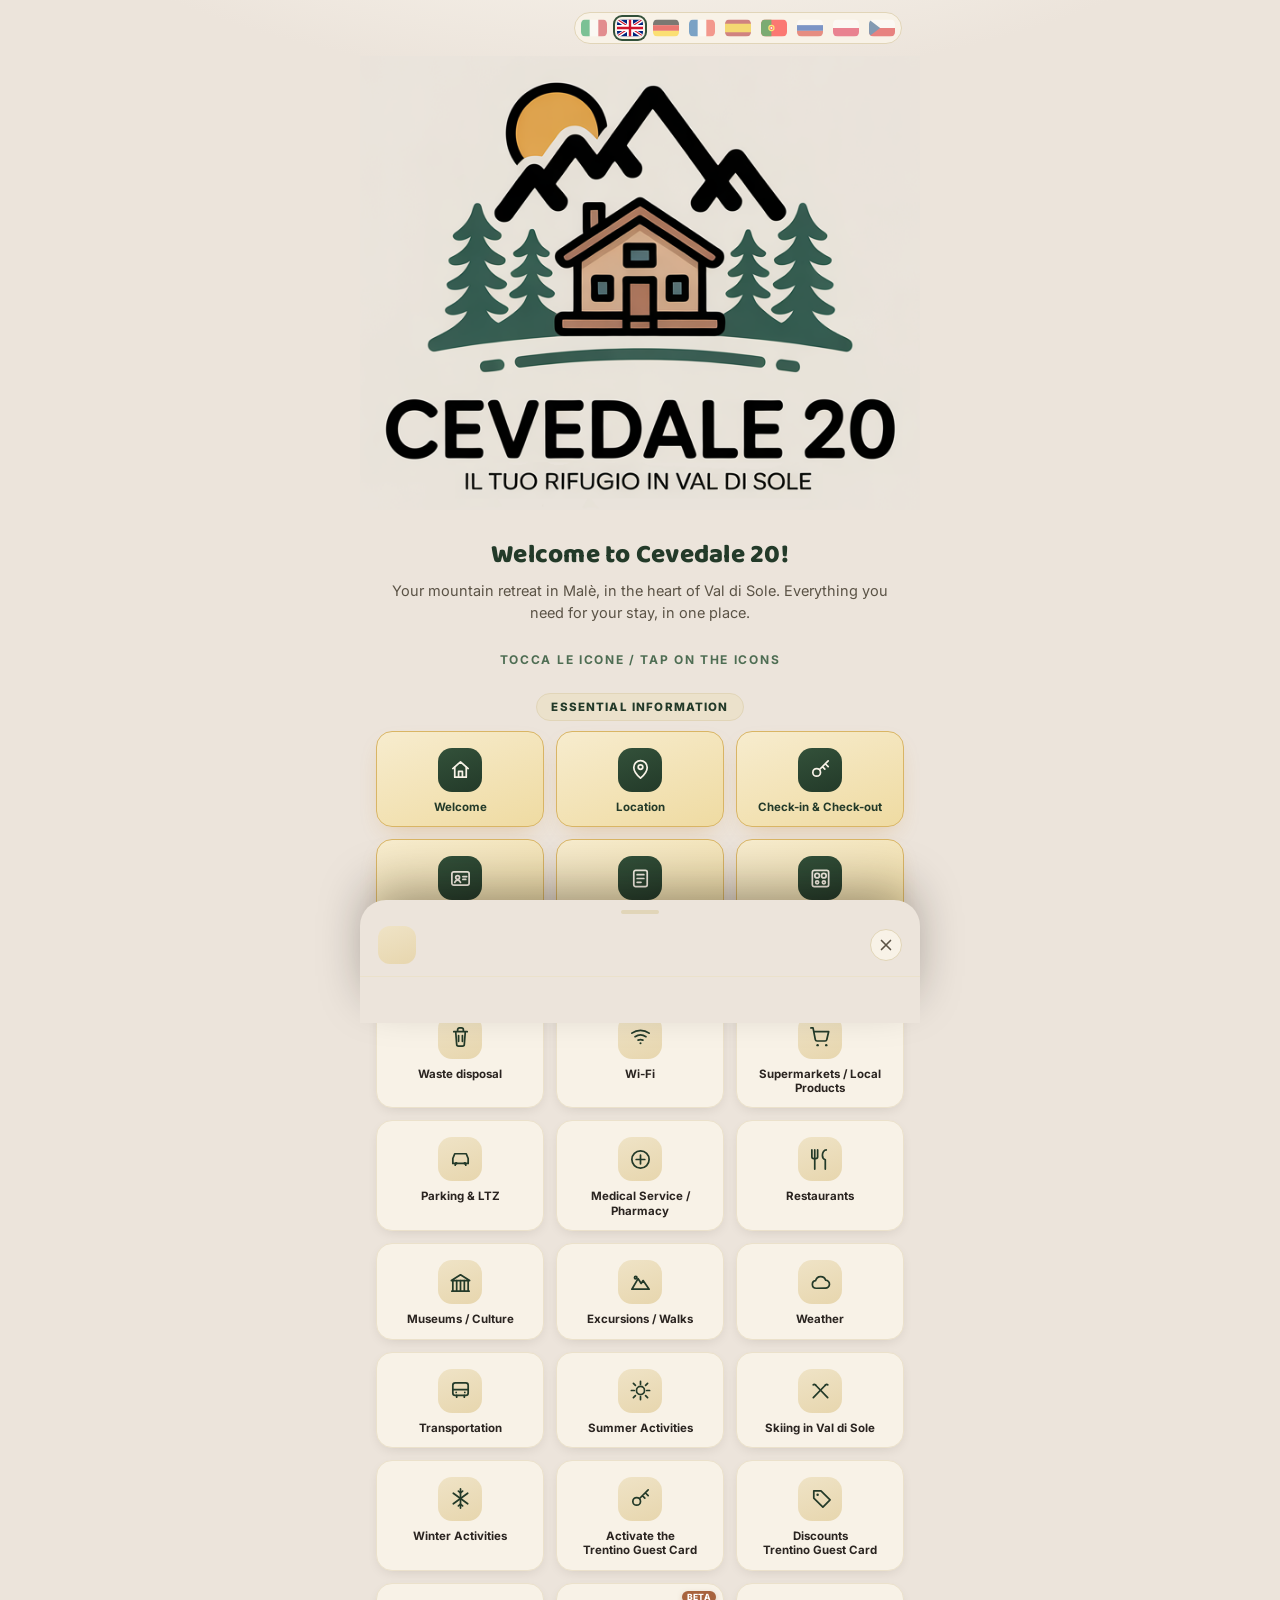
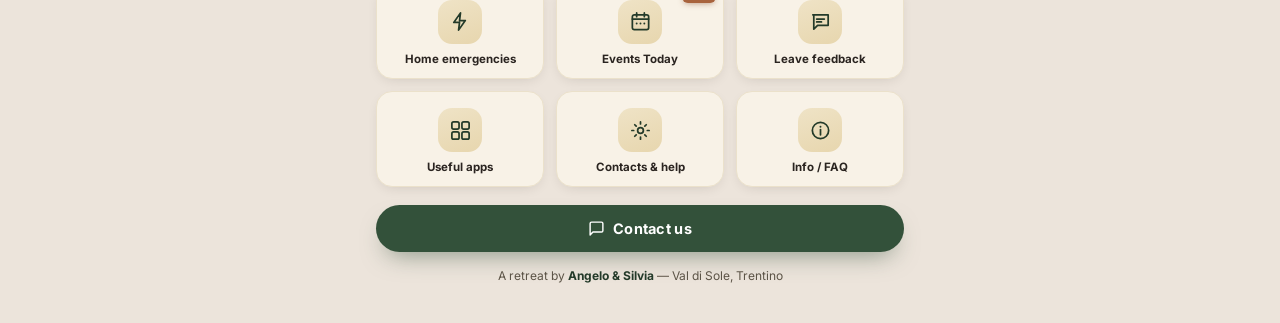
==== commit 331fc159: "Add files via upload" ====
--- a/index.html
+++ b/index.html
@@ -444,7 +444,6 @@
   </div>
   <div class="sheet-body" id="sheetBody"></div>
 </div>
-
 <script>
 /* =========================================================
    ICONS (inline SVG, stroke-based, shared style)
@@ -11226,5 +11225,6 @@
   navigator.clipboard.writeText(btn.dataset.copy);
 });
 </script>
+<script src="registrazione.js"></script>
 </body>
 </html>
